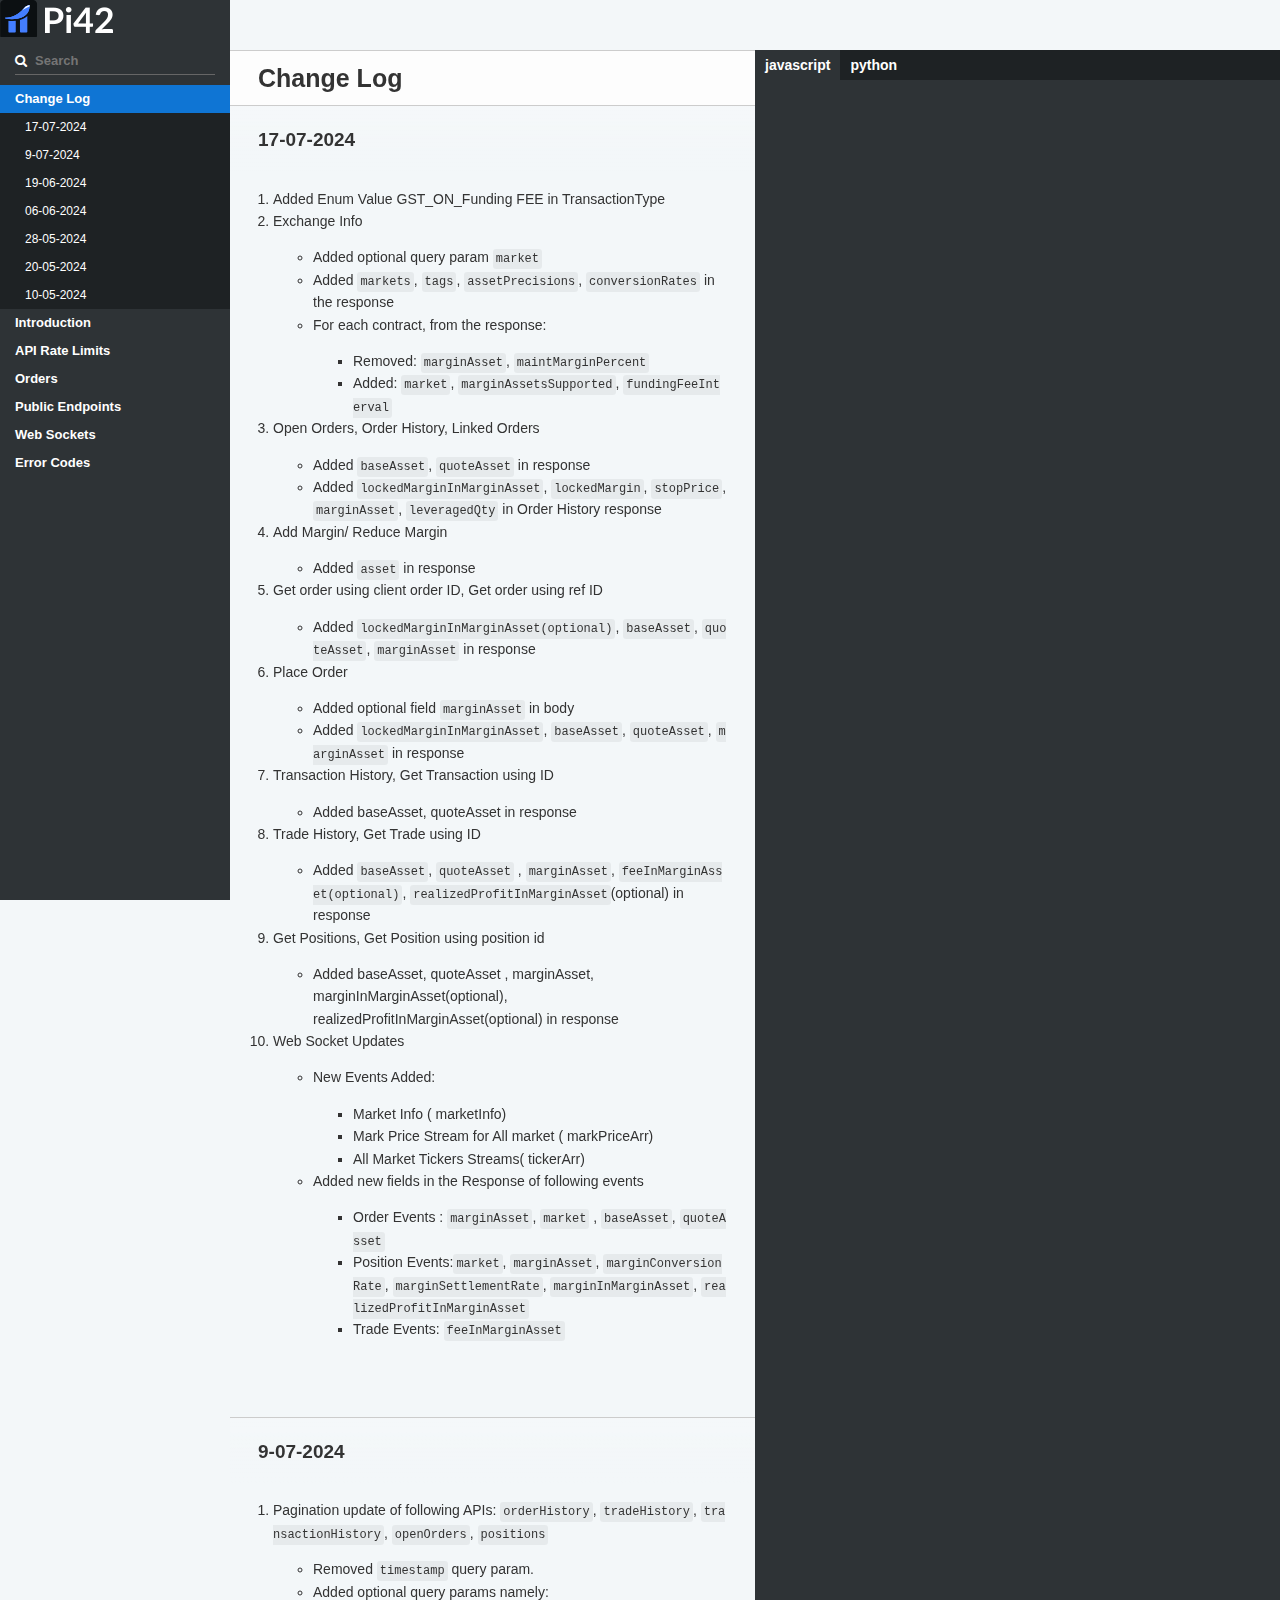
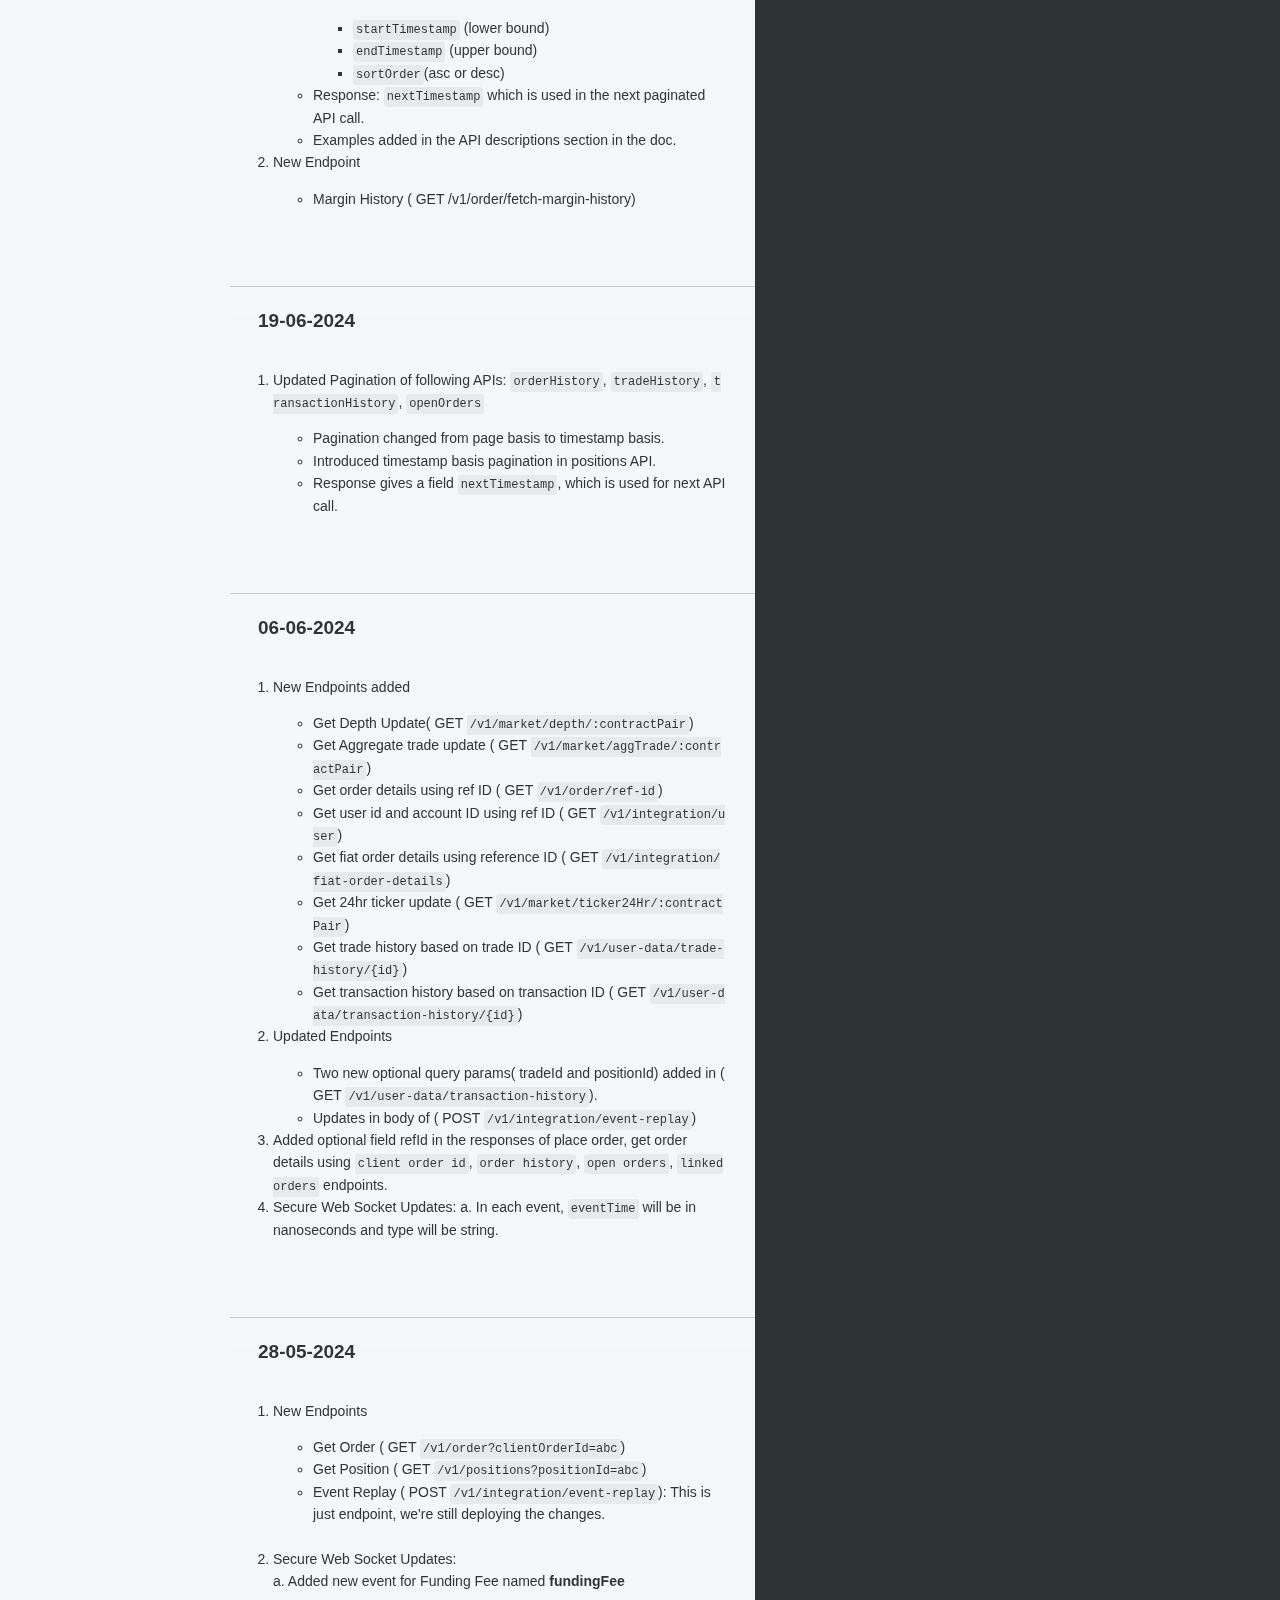
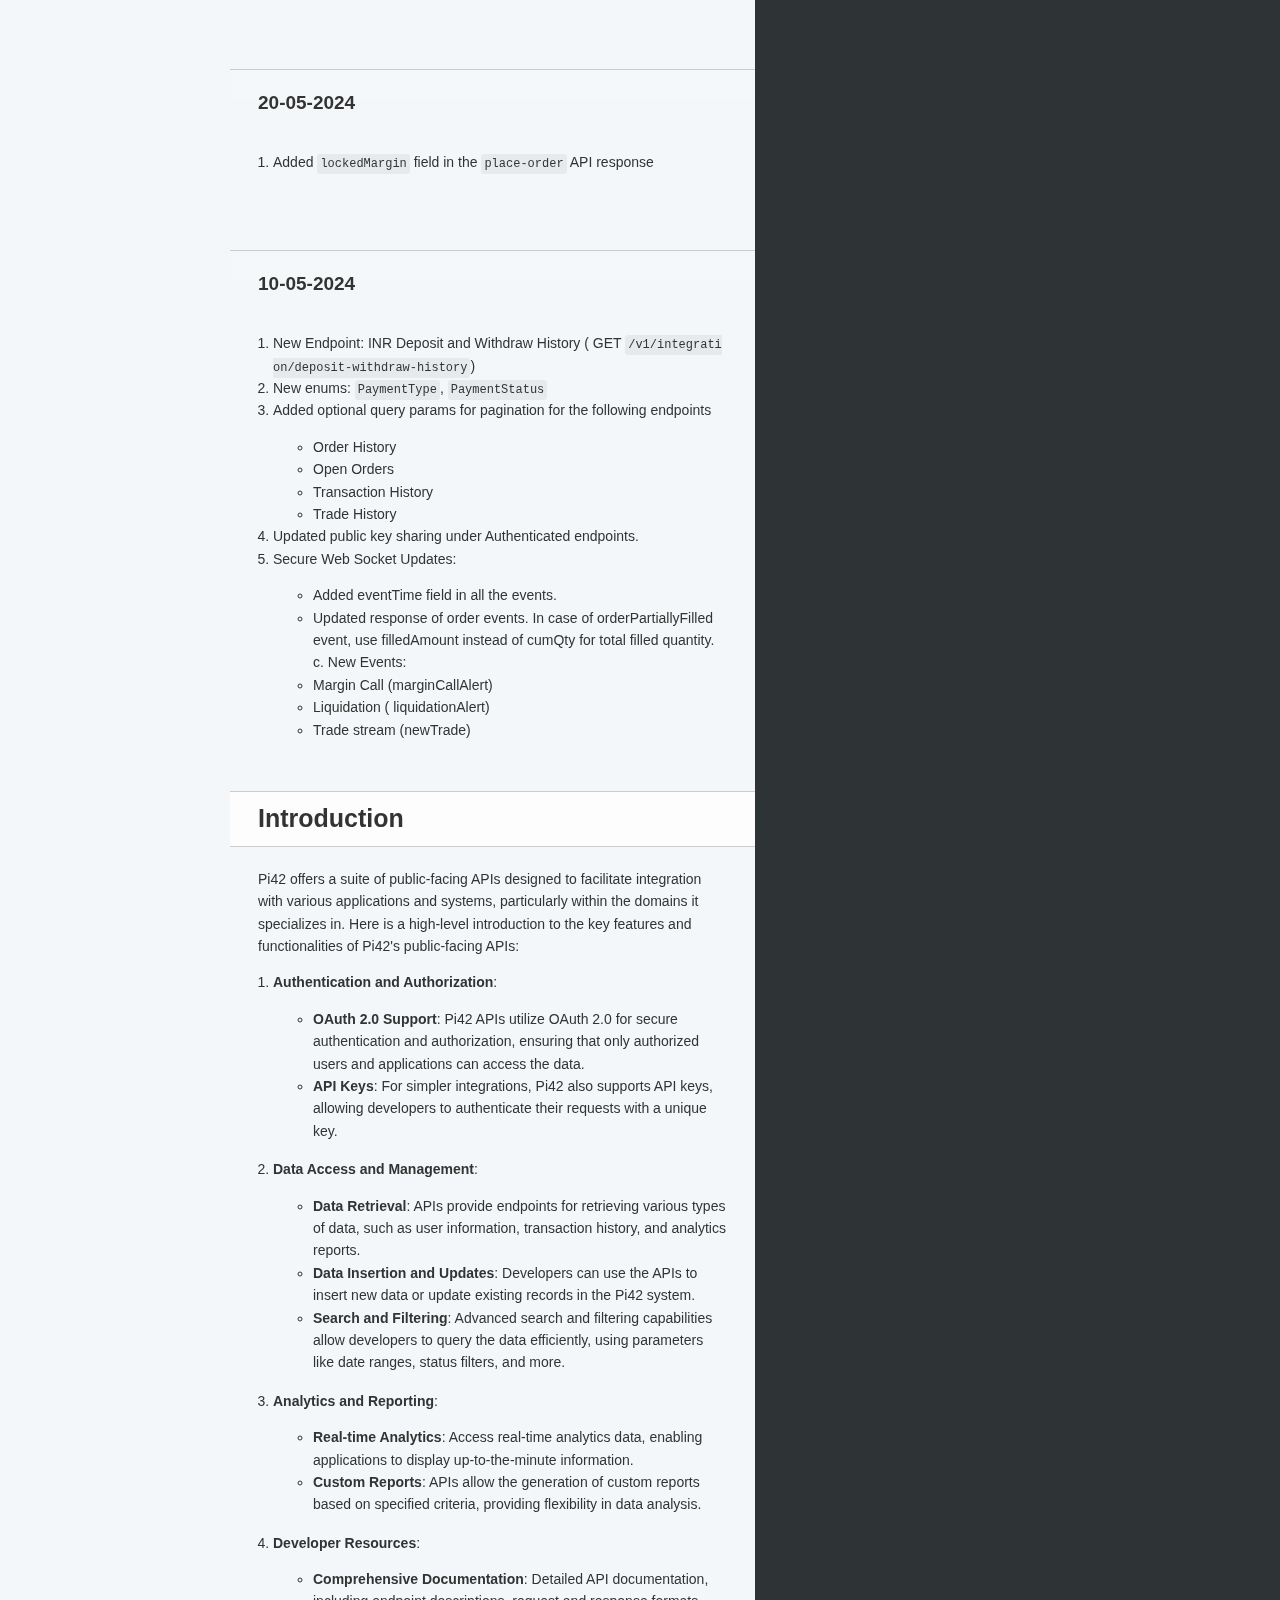
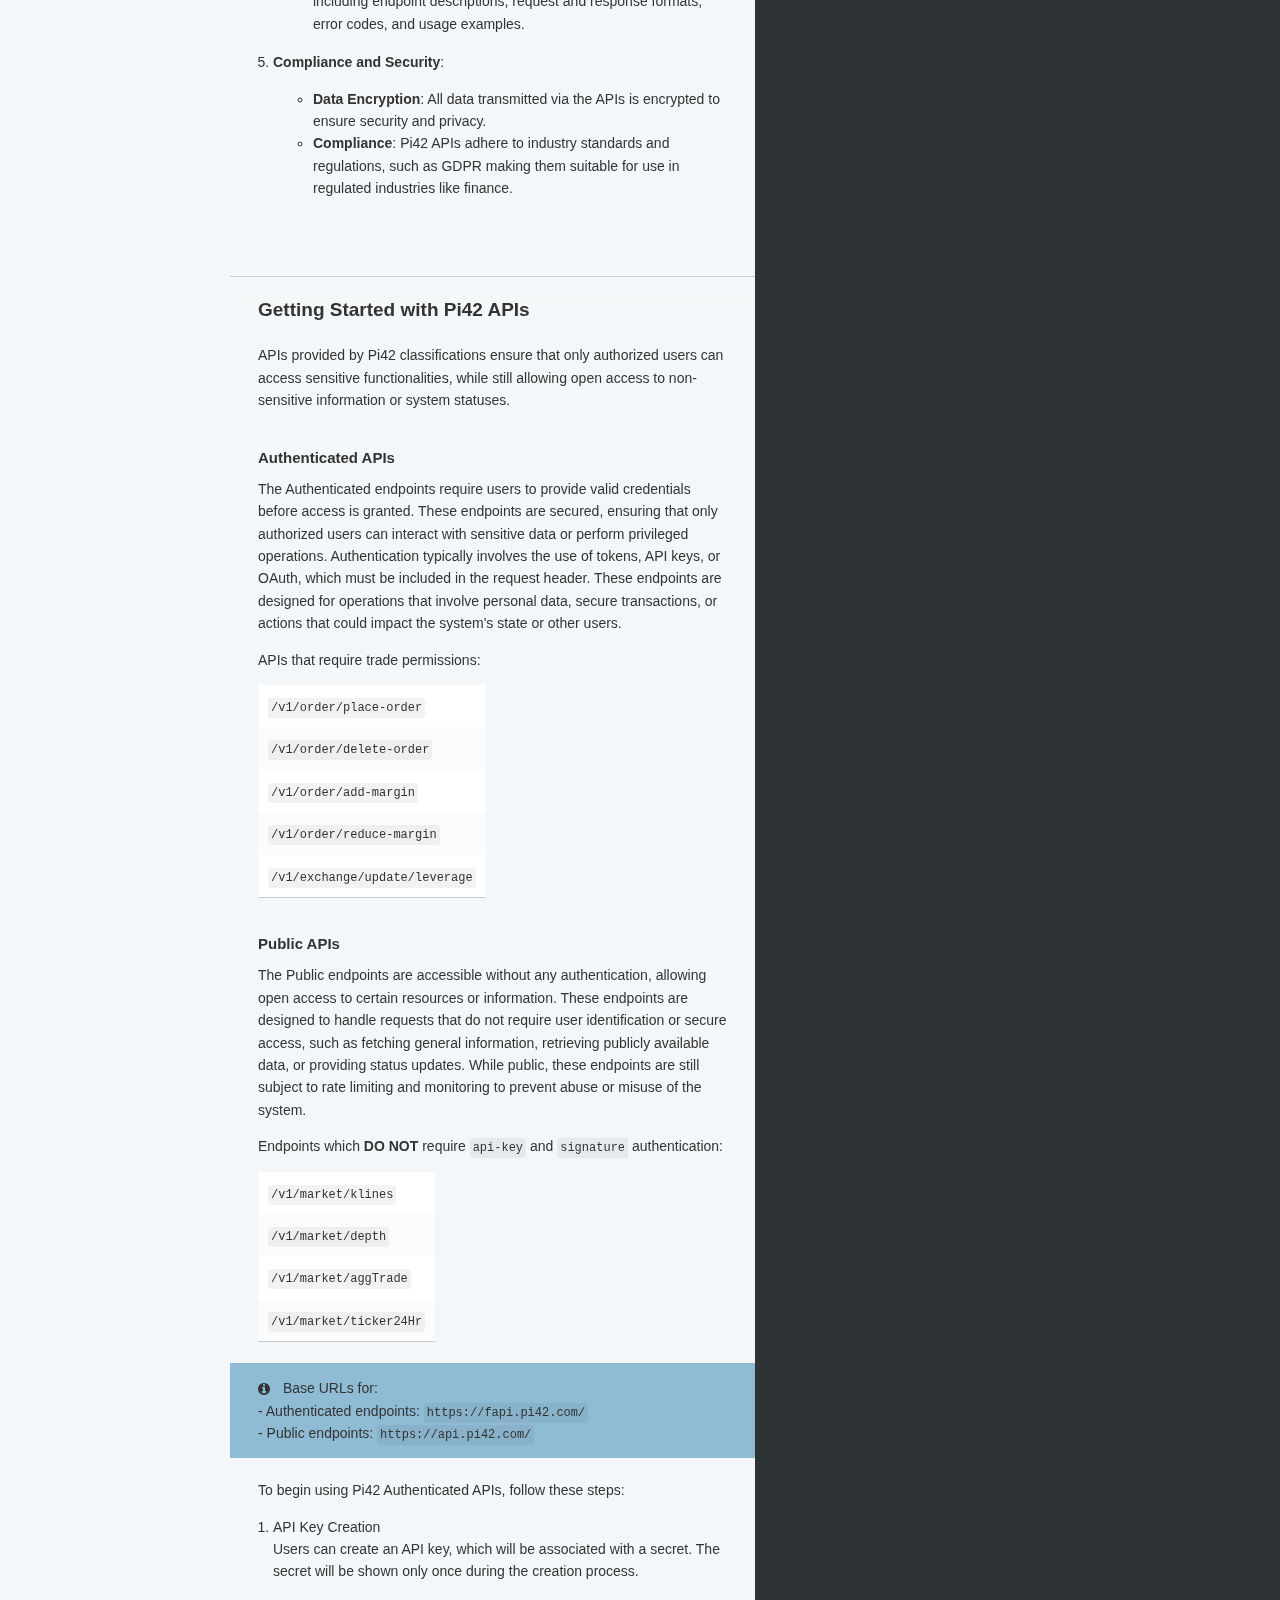
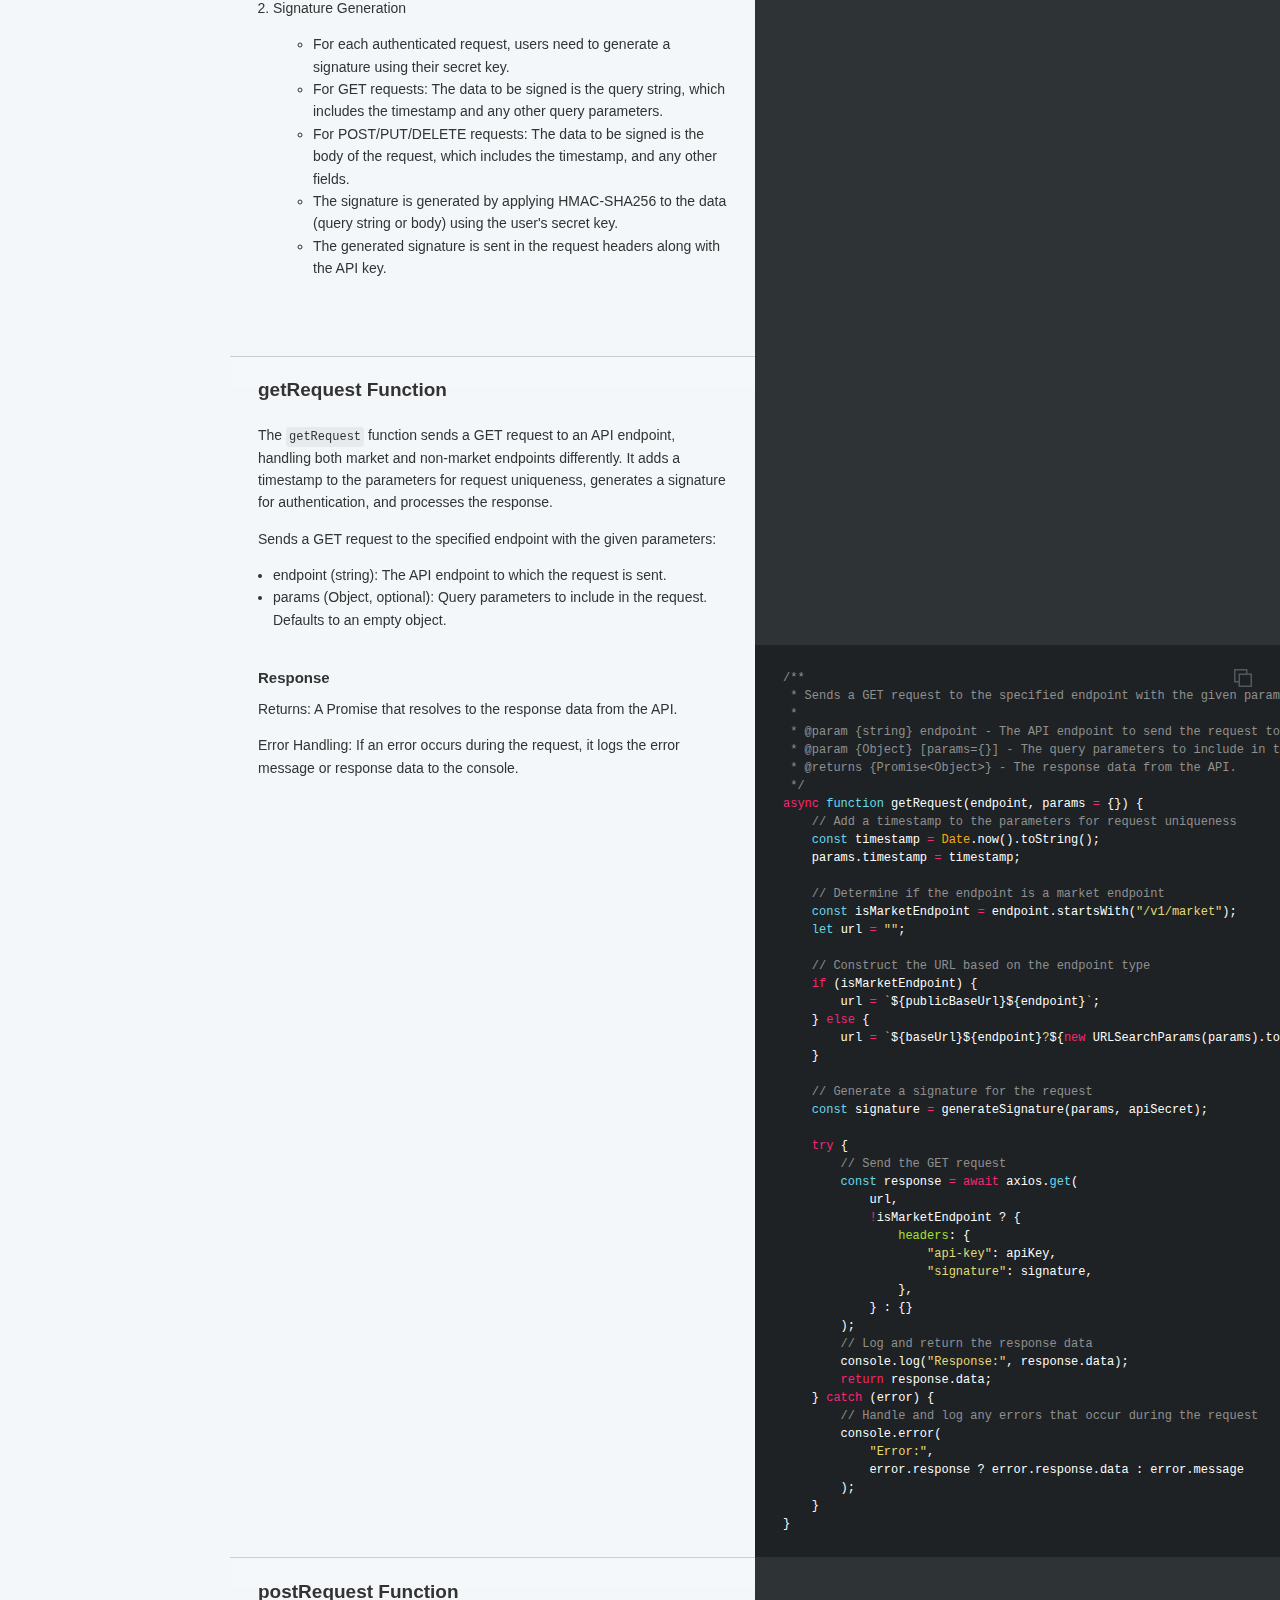
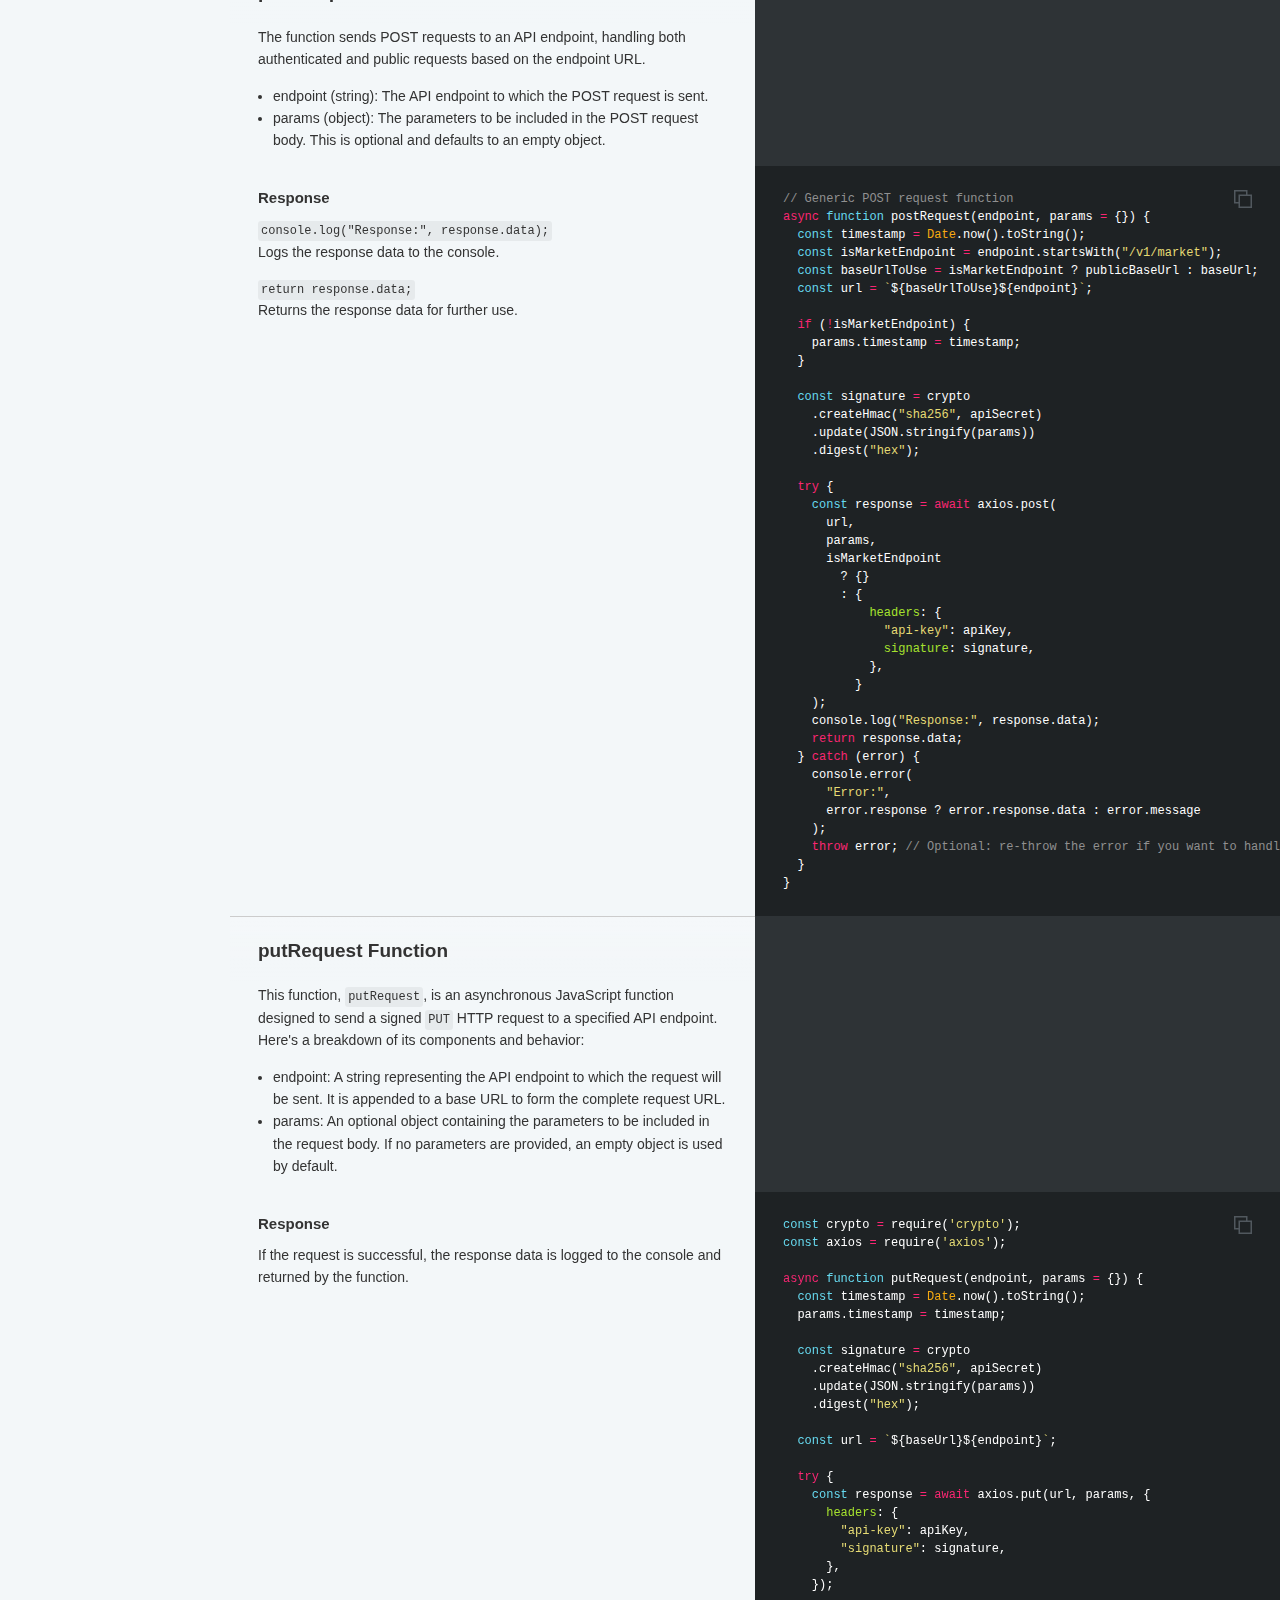
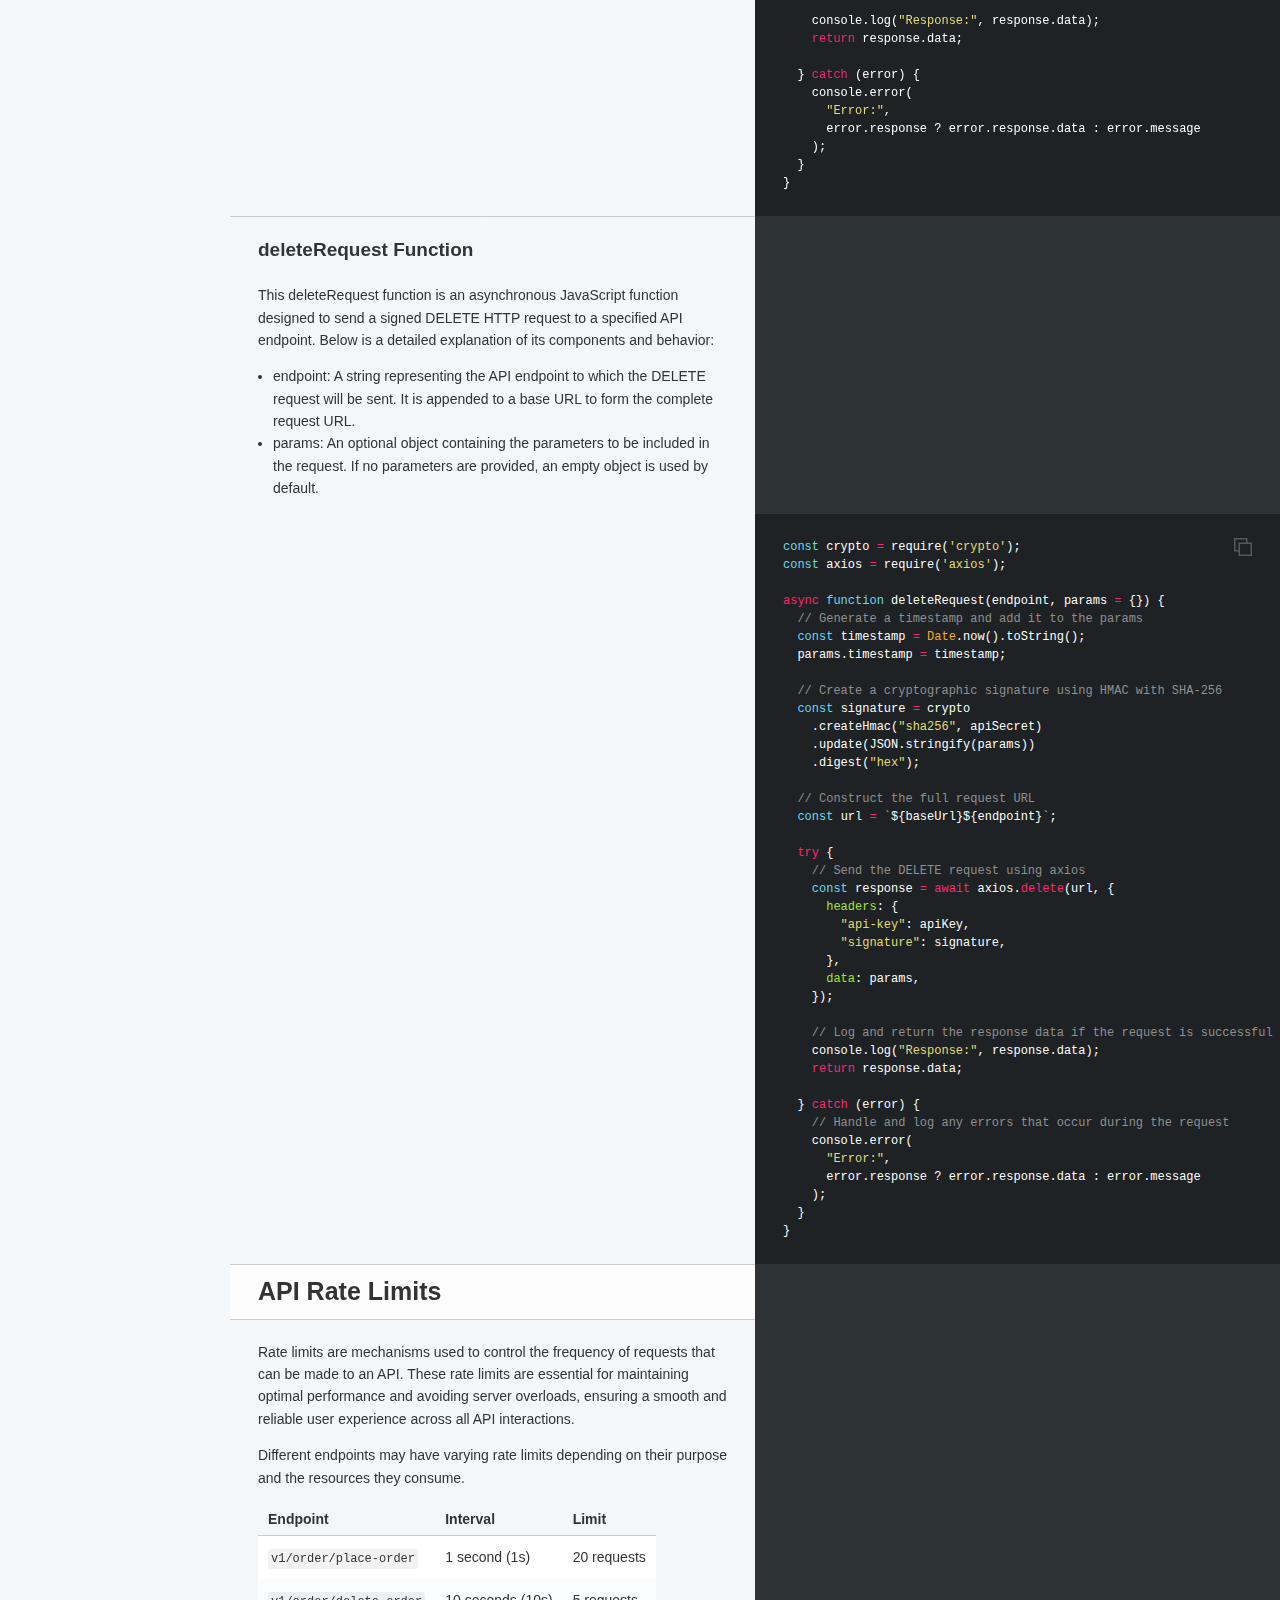
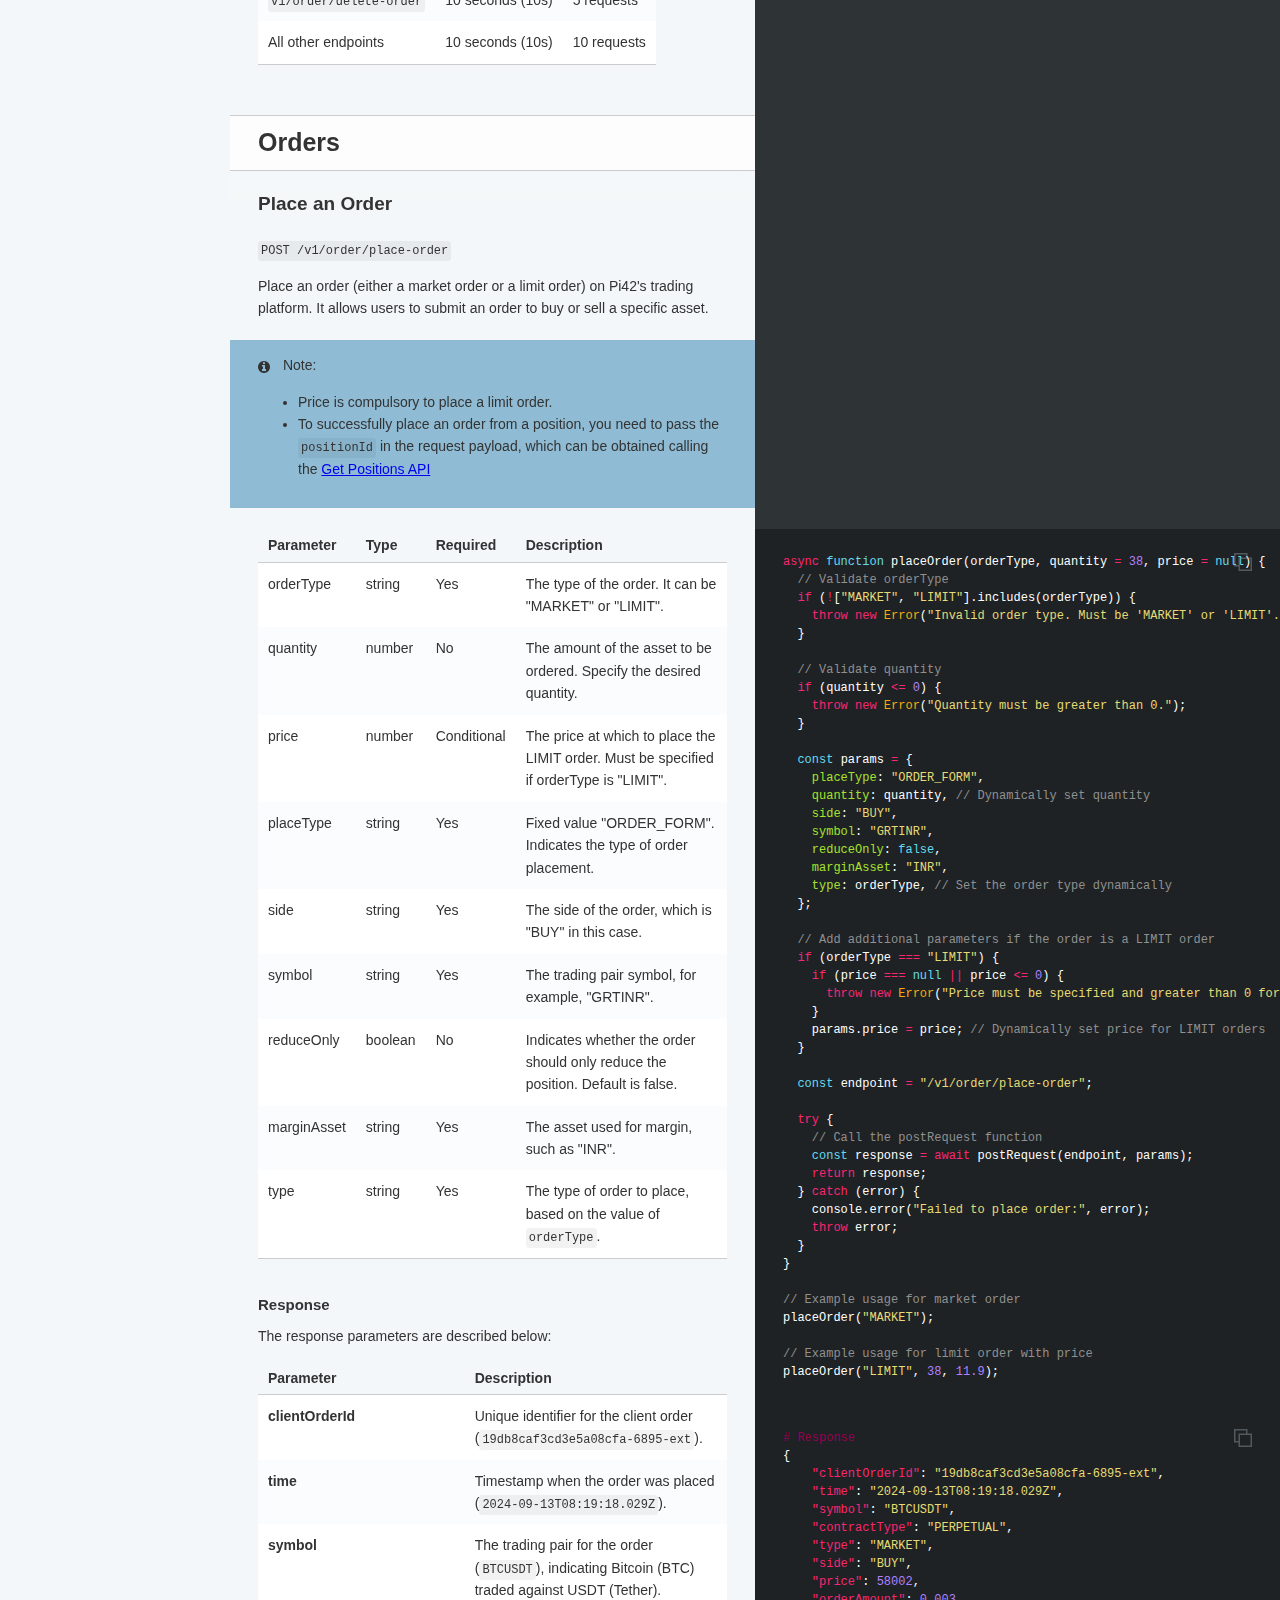
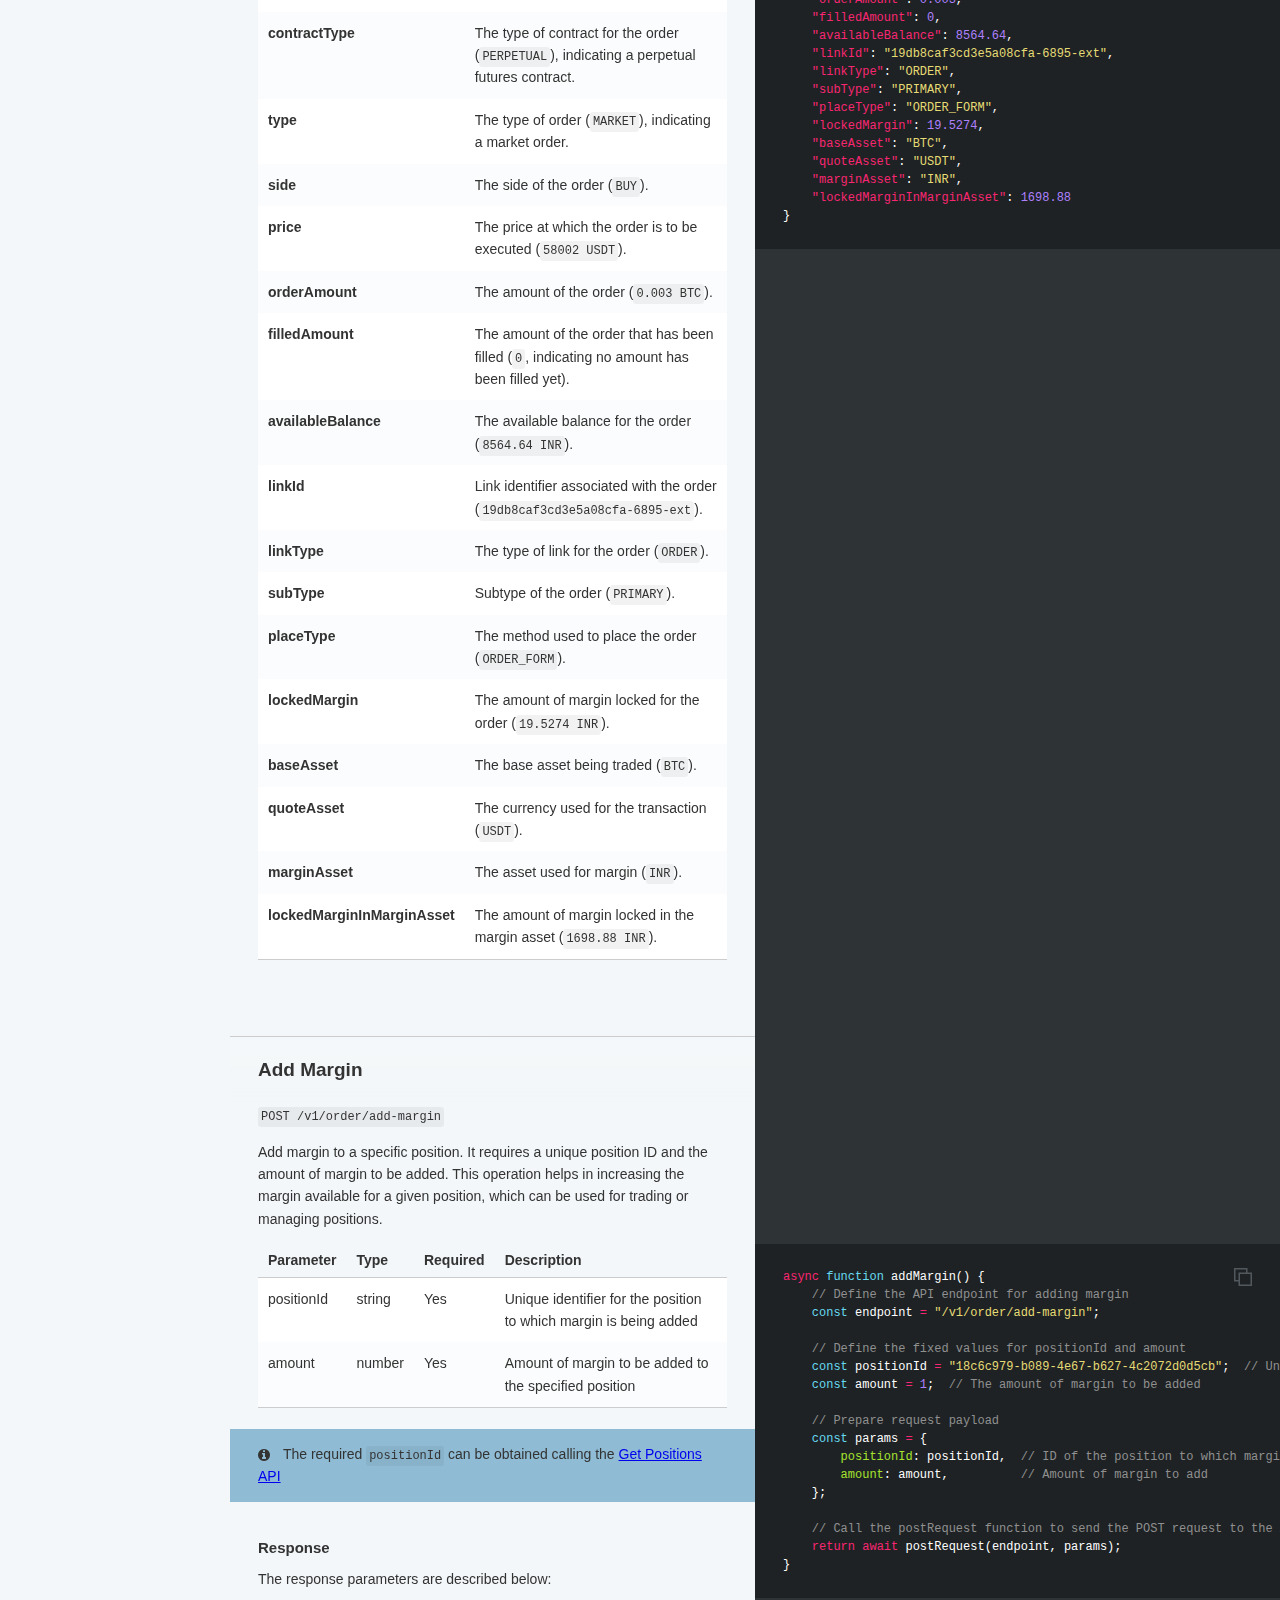
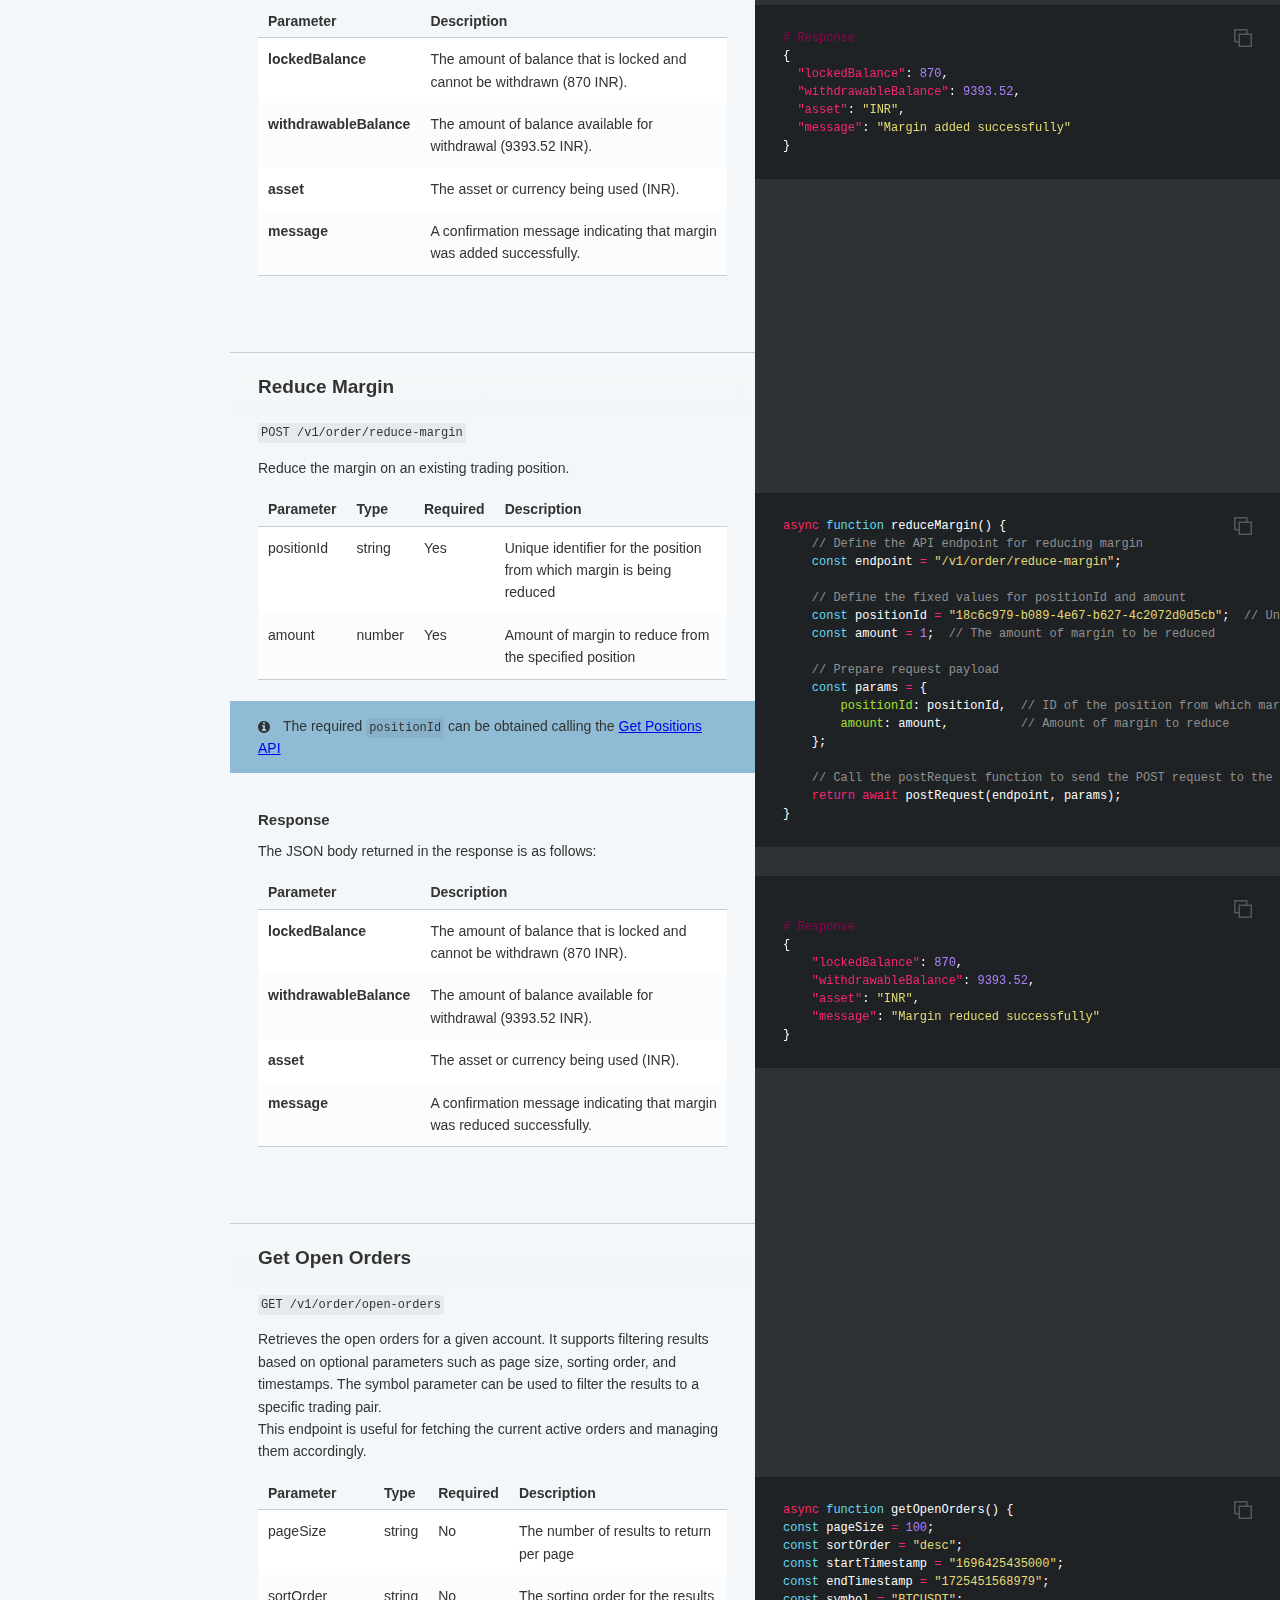
==== index.html @ 11930560 "publish: added code block tag" ====
<!doctype html>
<html>
  <head>
    <meta charset="utf-8">
    <meta content="IE=edge,chrome=1" http-equiv="X-UA-Compatible">
    <meta name="viewport" content="width=device-width, initial-scale=1, maximum-scale=1">
        <meta
            name="description"
            content="Documentation for the Pi42 APIs"
        >
    <title>Pi42 API Reference Documentation</title>

    <style media="screen">
      .highlight table td { padding: 5px; }
.highlight table pre { margin: 0; }
.highlight .gh {
  color: #999999;
}
.highlight .sr {
  color: #f6aa11;
}
.highlight .go {
  color: #888888;
}
.highlight .gp {
  color: #555555;
}
.highlight .gs {
}
.highlight .gu {
  color: #aaaaaa;
}
.highlight .nb {
  color: #f6aa11;
}
.highlight .cm {
  color: #75715e;
}
.highlight .cp {
  color: #75715e;
}
.highlight .c1 {
  color: #75715e;
}
.highlight .cs {
  color: #75715e;
}
.highlight .c, .highlight .ch, .highlight .cd, .highlight .cpf {
  color: #75715e;
}
.highlight .err {
  color: #960050;
}
.highlight .gr {
  color: #960050;
}
.highlight .gt {
  color: #960050;
}
.highlight .gd {
  color: #49483e;
}
.highlight .gi {
  color: #49483e;
}
.highlight .ge {
  color: #49483e;
}
.highlight .kc {
  color: #66d9ef;
}
.highlight .kd {
  color: #66d9ef;
}
.highlight .kr {
  color: #66d9ef;
}
.highlight .no {
  color: #66d9ef;
}
.highlight .kt {
  color: #66d9ef;
}
.highlight .mf {
  color: #ae81ff;
}
.highlight .mh {
  color: #ae81ff;
}
.highlight .il {
  color: #ae81ff;
}
.highlight .mi {
  color: #ae81ff;
}
.highlight .mo {
  color: #ae81ff;
}
.highlight .m, .highlight .mb, .highlight .mx {
  color: #ae81ff;
}
.highlight .sc {
  color: #ae81ff;
}
.highlight .se {
  color: #ae81ff;
}
.highlight .ss {
  color: #ae81ff;
}
.highlight .sd {
  color: #e6db74;
}
.highlight .s2 {
  color: #e6db74;
}
.highlight .sb {
  color: #e6db74;
}
.highlight .sh {
  color: #e6db74;
}
.highlight .si {
  color: #e6db74;
}
.highlight .sx {
  color: #e6db74;
}
.highlight .s1 {
  color: #e6db74;
}
.highlight .s, .highlight .sa, .highlight .dl {
  color: #e6db74;
}
.highlight .na {
  color: #a6e22e;
}
.highlight .nc {
  color: #a6e22e;
}
.highlight .nd {
  color: #a6e22e;
}
.highlight .ne {
  color: #a6e22e;
}
.highlight .nf, .highlight .fm {
  color: #a6e22e;
}
.highlight .vc {
  color: #ffffff;
}
.highlight .nn {
  color: #ffffff;
}
.highlight .ni {
  color: #ffffff;
}
.highlight .bp {
  color: #ffffff;
}
.highlight .vg {
  color: #ffffff;
}
.highlight .vi {
  color: #ffffff;
}
.highlight .nv, .highlight .vm {
  color: #ffffff;
}
.highlight .w {
  color: #ffffff;
}
.highlight {
  color: #ffffff;
}
.highlight .n, .highlight .py, .highlight .nx {
  color: #ffffff;
}
.highlight .nl {
  color: #f92672;
}
.highlight .ow {
  color: #f92672;
}
.highlight .nt {
  color: #f92672;
}
.highlight .k, .highlight .kv {
  color: #f92672;
}
.highlight .kn {
  color: #f92672;
}
.highlight .kp {
  color: #f92672;
}
.highlight .o {
  color: #f92672;
}
    </style>
    <style media="print">
      * {
        -webkit-transition:none!important;
        transition:none!important;
      }
      .highlight table td { padding: 5px; }
.highlight table pre { margin: 0; }
.highlight, .highlight .w {
  color: #586e75;
}
.highlight .err {
  color: #002b36;
  background-color: #dc322f;
}
.highlight .c, .highlight .ch, .highlight .cd, .highlight .cm, .highlight .cpf, .highlight .c1, .highlight .cs {
  color: #657b83;
}
.highlight .cp {
  color: #b58900;
}
.highlight .nt {
  color: #b58900;
}
.highlight .o, .highlight .ow {
  color: #93a1a1;
}
.highlight .p, .highlight .pi {
  color: #93a1a1;
}
.highlight .gi {
  color: #859900;
}
.highlight .gd {
  color: #dc322f;
}
.highlight .gh {
  color: #268bd2;
  background-color: #002b36;
  font-weight: bold;
}
.highlight .k, .highlight .kn, .highlight .kp, .highlight .kr, .highlight .kv {
  color: #6c71c4;
}
.highlight .kc {
  color: #cb4b16;
}
.highlight .kt {
  color: #cb4b16;
}
.highlight .kd {
  color: #cb4b16;
}
.highlight .s, .highlight .sb, .highlight .sc, .highlight .dl, .highlight .sd, .highlight .s2, .highlight .sh, .highlight .sx, .highlight .s1 {
  color: #859900;
}
.highlight .sa {
  color: #6c71c4;
}
.highlight .sr {
  color: #2aa198;
}
.highlight .si {
  color: #d33682;
}
.highlight .se {
  color: #d33682;
}
.highlight .nn {
  color: #b58900;
}
.highlight .nc {
  color: #b58900;
}
.highlight .no {
  color: #b58900;
}
.highlight .na {
  color: #268bd2;
}
.highlight .m, .highlight .mb, .highlight .mf, .highlight .mh, .highlight .mi, .highlight .il, .highlight .mo, .highlight .mx {
  color: #859900;
}
.highlight .ss {
  color: #859900;
}
    </style>
    <link href="stylesheets/screen-9c19b03a.css" rel="stylesheet" media="screen" />
    <link href="stylesheets/print-966d6edc.css" rel="stylesheet" media="print" />
      <script src="javascripts/all-024da600.js"></script>

    <script>
      $(function() { setupCodeCopy(); });
    </script>
  </head>

  <body class="index" data-languages="[&quot;javascript&quot;,&quot;python&quot;]">
    <a href="#" id="nav-button">
      <span>
        NAV
        <img src="images/navbar-cad8cdcb.png" alt="" />
      </span>
    </a>
    <div class="toc-wrapper">
      <img src="images/logo-9176f612.png" class="logo" alt="" />
        <div class="lang-selector">
              <a href="#" data-language-name="javascript">javascript</a>
              <a href="#" data-language-name="python">python</a>
        </div>
        <div class="search">
          <input type="text" class="search" id="input-search" placeholder="Search">
        </div>
        <ul class="search-results"></ul>
      <ul id="toc" class="toc-list-h1">
          <li>
            <a href="#change-log" class="toc-h1 toc-link" data-title="Change Log">Change Log</a>
              <ul class="toc-list-h2">
                  <li>
                    <a href="#17-07-2024" class="toc-h2 toc-link" data-title="17-07-2024">17-07-2024</a>
                  </li>
                  <li>
                    <a href="#9-07-2024" class="toc-h2 toc-link" data-title="9-07-2024">9-07-2024</a>
                  </li>
                  <li>
                    <a href="#19-06-2024" class="toc-h2 toc-link" data-title="19-06-2024">19-06-2024</a>
                  </li>
                  <li>
                    <a href="#06-06-2024" class="toc-h2 toc-link" data-title="06-06-2024">06-06-2024</a>
                  </li>
                  <li>
                    <a href="#28-05-2024" class="toc-h2 toc-link" data-title="28-05-2024">28-05-2024</a>
                  </li>
                  <li>
                    <a href="#20-05-2024" class="toc-h2 toc-link" data-title="20-05-2024">20-05-2024</a>
                  </li>
                  <li>
                    <a href="#10-05-2024" class="toc-h2 toc-link" data-title="10-05-2024">10-05-2024</a>
                  </li>
              </ul>
          </li>
          <li>
            <a href="#introduction" class="toc-h1 toc-link" data-title="Introduction">Introduction</a>
              <ul class="toc-list-h2">
                  <li>
                    <a href="#getting-started-with-pi42-apis" class="toc-h2 toc-link" data-title="Getting Started with Pi42 APIs">Getting Started with Pi42 APIs</a>
                  </li>
                  <li>
                    <a href="#get-request" class="toc-h2 toc-link" data-title="getRequest Function">getRequest Function</a>
                  </li>
                  <li>
                    <a href="#post-request" class="toc-h2 toc-link" data-title="postRequest Function">postRequest Function</a>
                  </li>
                  <li>
                    <a href="#put-request" class="toc-h2 toc-link" data-title="putRequest Function">putRequest Function</a>
                  </li>
                  <li>
                    <a href="#delete-request" class="toc-h2 toc-link" data-title="deleteRequest Function">deleteRequest Function</a>
                  </li>
              </ul>
          </li>
          <li>
            <a href="#rate-limits" class="toc-h1 toc-link" data-title="API Rate Limits">API Rate Limits</a>
          </li>
          <li>
            <a href="#orders" class="toc-h1 toc-link" data-title="Orders">Orders</a>
              <ul class="toc-list-h2">
                  <li>
                    <a href="#place-order" class="toc-h2 toc-link" data-title="Place an Order ">Place an Order </a>
                  </li>
                  <li>
                    <a href="#add-margin" class="toc-h2 toc-link" data-title=" Add Margin "> Add Margin </a>
                  </li>
                  <li>
                    <a href="#reduce-margin" class="toc-h2 toc-link" data-title="Reduce Margin">Reduce Margin</a>
                  </li>
                  <li>
                    <a href="#get-open-orders" class="toc-h2 toc-link" data-title="Get Open Orders">Get Open Orders</a>
                  </li>
                  <li>
                    <a href="#get-order-history" class="toc-h2 toc-link" data-title="Get Order History">Get Order History</a>
                  </li>
                  <li>
                    <a href="#get-linked-orders" class="toc-h2 toc-link" data-title="Get Linked Orders">Get Linked Orders</a>
                  </li>
                  <li>
                    <a href="#get-margin-history" class="toc-h2 toc-link" data-title="Fetch Margin History">Fetch Margin History</a>
                  </li>
                  <li>
                    <a href="#get-positions" class="toc-h2 toc-link" data-title="Get Positions">Get Positions</a>
                  </li>
                  <li>
                    <a href="#get-position-status" class="toc-h2 toc-link" data-title="Get Position Status">Get Position Status</a>
                  </li>
                  <li>
                    <a href="#trade-history" class="toc-h2 toc-link" data-title="Get User's Trade History">Get User's Trade History</a>
                  </li>
                  <li>
                    <a href="#get-transaction-history" class="toc-h2 toc-link" data-title="Get User's Transaction History">Get User's Transaction History</a>
                  </li>
                  <li>
                    <a href="#exchange-update-leverage" class="toc-h2 toc-link" data-title="Update Leverage">Update Leverage</a>
                  </li>
                  <li>
                    <a href="#delete-order" class="toc-h2 toc-link" data-title=" Deleting an Order"> Deleting an Order</a>
                  </li>
              </ul>
          </li>
          <li>
            <a href="#public-endpoints" class="toc-h1 toc-link" data-title="Public Endpoints">Public Endpoints</a>
              <ul class="toc-list-h2">
                  <li>
                    <a href="#ticker-update-24hr" class="toc-h2 toc-link" data-title="Ticker Update (24Hr)">Ticker Update (24Hr)</a>
                  </li>
                  <li>
                    <a href="#agg-trade-update" class="toc-h2 toc-link" data-title="Aggregate Trade Update">Aggregate Trade Update</a>
                  </li>
                  <li>
                    <a href="#depth-update" class="toc-h2 toc-link" data-title="Depth Update">Depth Update</a>
                  </li>
                  <li>
                    <a href="#klines" class="toc-h2 toc-link" data-title="Get Klines">Get Klines</a>
                  </li>
              </ul>
          </li>
          <li>
            <a href="#web-sockets" class="toc-h1 toc-link" data-title="Web Sockets">Web Sockets</a>
              <ul class="toc-list-h2">
                  <li>
                    <a href="#authenticated-web-sockets" class="toc-h2 toc-link" data-title="Authenticated Web Sockets">Authenticated Web Sockets</a>
                  </li>
                  <li>
                    <a href="#public-web-sockets" class="toc-h2 toc-link" data-title="Public Web Sockets">Public Web Sockets</a>
                  </li>
                  <li>
                    <a href="#create-listen-key" class="toc-h2 toc-link" data-title=" Create Listen Key "> Create Listen Key </a>
                  </li>
                  <li>
                    <a href="#get-listen-key" class="toc-h2 toc-link" data-title="Get Listen Key">Get Listen Key</a>
                  </li>
                  <li>
                    <a href="#update-listen-key" class="toc-h2 toc-link" data-title="Update Listen Key">Update Listen Key</a>
                  </li>
                  <li>
                    <a href="#delete-listen-key" class="toc-h2 toc-link" data-title="Delete Listen Key">Delete Listen Key</a>
                  </li>
              </ul>
          </li>
          <li>
            <a href="#error-codes" class="toc-h1 toc-link" data-title=" Error Codes "> Error Codes </a>
          </li>
      </ul>
    </div>
    <div class="page-wrapper">
      <div class="dark-box"></div>
      <div class="content">
        <p><h1 id='change-log'>Change Log</h1><h2 id='17-07-2024'>17-07-2024</h2>
<ol>
<li>Added Enum Value GST_ON_Funding FEE in TransactionType</li>
<li>Exchange Info <br/></p>

<p><ul>
<li>Added optional query param <code>market</code></li>
<li>Added <code>markets</code>, <code>tags</code>, <code>assetPrecisions</code>, <code>conversionRates</code> in the response <br/></li>
<li>For each contract, from the response: <br/></p>

<p><ul>
<li> Removed: <code>marginAsset</code>, <code>maintMarginPercent</code> <br/></li>
<li> Added: <code>market</code>, <code>marginAssetsSupported</code>, <code>fundingFeeInterval</code> <br/></li>
</ul></li>
</ul></li>
<li>Open Orders, Order History, Linked Orders <br/></p>

<p><ul>
<li>Added <code>baseAsset</code>, <code>quoteAsset</code> in response <br/></li>
<li>Added <code>lockedMarginInMarginAsset</code>, <code>lockedMargin</code>, <code>stopPrice</code>, <code>marginAsset</code>, <code>leveragedQty</code> in Order History response <br/></li>
</ul></li>
<li>Add Margin/ Reduce Margin <br/></p>

<p><ul>
<li> Added <code>asset</code> in response <br/></li>
</ul></li>
<li>Get order using client order ID, Get order using ref ID <br/></p>

<p><ul>
<li>Added <code>lockedMarginInMarginAsset(optional)</code>, <code>baseAsset</code>, <code>quoteAsset</code>, <code>marginAsset</code> in response <br/></li>
</ul></li>
<li>Place Order <br/></p>

<p><ul>
<li> Added optional field <code>marginAsset</code> in body <br/></li>
<li>Added <code>lockedMarginInMarginAsset</code>, <code>baseAsset</code>, <code>quoteAsset</code>, <code>marginAsset</code> in response <br/></li>
</ul></li>
<li>Transaction History, Get Transaction using ID <br/></p>

<p><ul>
<li>Added baseAsset, quoteAsset in response <br/></li>
</ul></li>
<li>Trade History, Get Trade using ID <br/></p>

<p><ul>
<li>Added <code>baseAsset</code>, <code>quoteAsset</code> , <code>marginAsset</code>, <code>feeInMarginAsset(optional)</code>, <code>realizedProfitInMarginAsset</code>(optional) in
response</li>
</ul></li>
<li>Get Positions, Get Position using position id <br/></p>

<p><ul>
<li>Added baseAsset, quoteAsset , marginAsset, marginInMarginAsset(optional), realizedProfitInMarginAsset(optional) in
response</li>
</ul></li>
<li>Web Socket Updates <br/></p>

<p><ul>
<li>New Events Added:<br/></p>

<p><ul>
<li>Market Info ( marketInfo)<br/></li>
<li> Mark Price Stream for All market ( markPriceArr)<br/></li>
<li>All Market Tickers Streams( tickerArr)<br/></li>
</ul></li>
<li>Added new fields in the Response of following events <br/></p>

<p><ul>
<li>Order Events : <code>marginAsset</code>, <code>market</code> , <code>baseAsset</code>, <code>quoteAsset</code><br/></li>
<li>Position Events:<code>market</code>, <code>marginAsset</code>, <code>marginConversionRate</code>, <code>marginSettlementRate</code>, <code>marginInMarginAsset</code>,
<code>realizedProfitInMarginAsset</code> <br/></li>
<li>Trade Events: <code>feeInMarginAsset</code> <br/></li>
</ul></li>
</ul></li>
</ol>
<h2 id='9-07-2024'>9-07-2024</h2>
<ol>
<li>Pagination update of following APIs: <code>orderHistory</code>, <code>tradeHistory</code>, <code>transactionHistory</code>, <code>openOrders</code>, <code>positions</code></p>

<p><ul>
<li>Removed <code>timestamp</code> query param.</li>
<li>Added optional query params namely:</p>

<p><ul>
<li><code>startTimestamp</code> (lower bound) <br/></li>
<li> <code>endTimestamp</code> (upper bound) <br/></li>
<li> <code>sortOrder</code>(asc or desc) <br/></li>
</ul></li>
<li> Response: <code>nextTimestamp</code> which is used in the next paginated API call.</li>
<li>Examples added in the API descriptions section in the doc.</li>
</ul></li>
<li>New Endpoint </p>

<p><ul>
<li>Margin History ( GET /v1/order/fetch-margin-history)</li>
</ul></li>
</ol>
<h2 id='19-06-2024'>19-06-2024</h2>
<ol>
<li>Updated Pagination of following APIs: <code>orderHistory</code>, <code>tradeHistory</code>, <code>transactionHistory</code>, <code>openOrders</code></p>

<p><ul>
<li>Pagination changed from page basis to timestamp basis.</li>
<li>Introduced timestamp basis pagination in positions API.</li>
<li>Response gives a field <code>nextTimestamp</code>, which is used for next API call.</li>
</ul></li>
</ol>
<h2 id='06-06-2024'>06-06-2024</h2>
<ol>
<li>New Endpoints added</p>

<p><ul>
<li>Get Depth Update( GET <code>/v1/market/depth/:contractPair</code>)<br/></li>
<li>Get Aggregate trade update ( GET <code>/v1/market/aggTrade/:contractPair</code>)</li>
<li>Get order details using ref ID ( GET <code>/v1/order/ref-id</code>)</li>
<li>Get user id and account ID using ref ID ( GET <code>/v1/integration/user</code>)</li>
<li>Get fiat order details using reference ID ( GET <code>/v1/integration/fiat-order-details</code>)</li>
<li>Get 24hr ticker update ( GET <code>/v1/market/ticker24Hr/:contractPair</code>)</li>
<li>Get trade history based on trade ID ( GET <code>/v1/user-data/trade-history/{id}</code>)</li>
<li>Get transaction history based on transaction ID ( GET <code>/v1/user-data/transaction-history/{id}</code>)</li>
</ul></li>
<li>Updated Endpoints</p>

<p><ul>
<li>Two new optional query params( tradeId and positionId) added in ( GET <code>/v1/user-data/transaction-history</code>).</li>
<li>Updates in body of ( POST <code>/v1/integration/event-replay</code>)</li>
</ul></li>
<li>Added optional field refId in the responses of place order, get order details using <code>client order id</code>, <code>order history</code>, <code>open orders</code>, <code>linked
orders</code> endpoints.</li>
<li>Secure Web Socket Updates:
a. In each event, <code>eventTime</code> will be in nanoseconds and type will be string.</li>
</ol>
<h2 id='28-05-2024'>28-05-2024</h2>
<ol>
<li>New Endpoints <br/></p>

<p><ul>
<li> Get Order ( GET <code>/v1/order?clientOrderId=abc</code>)<br/></li>
<li>Get Position ( GET <code>/v1/positions?positionId=abc</code>)<br/></li>
<li>Event Replay ( POST <code>/v1/integration/event-replay</code>): This is just endpoint, we&#39;re still deploying the changes.<br/>
<br/></li>
</ul></li>
<li>Secure Web Socket Updates:<br/>
a. Added new event for Funding Fee named <strong>fundingFee</strong></li>
</ol>
<h2 id='20-05-2024'>20-05-2024</h2>
<ol>
<li>Added <code>lockedMargin</code> field in the <code>place-order</code> API response</li>
</ol>
<h2 id='10-05-2024'>10-05-2024</h2>
<ol>
<li>New Endpoint:
INR Deposit and Withdraw History ( GET <code>/v1/integration/deposit-withdraw-history</code>)</li>
<li>New enums: <code>PaymentType</code>, <code>PaymentStatus</code></li>
<li>Added optional query params for pagination for the following endpoints</p>

<p><ul>
<li>Order History</li>
<li>Open Orders</li>
<li>Transaction History</li>
<li>Trade History</li>
</ul></li>
<li>Updated public key sharing under Authenticated endpoints.</li>
<li>Secure Web Socket Updates:</p>

<p><ul>
<li>Added eventTime field in all the events.</li>
<li>Updated response of order events.
In case of orderPartiallyFilled event, use filledAmount instead of cumQty for total filled
quantity.
c. New Events:</li>
<li>Margin Call (marginCallAlert)</li>
<li>Liquidation ( liquidationAlert)</li>
<li>Trade stream (newTrade)</li>
</ul></li>
</ol></p>

<h1 id='introduction'>Introduction</h1>

<p>Pi42 offers a suite of public-facing APIs designed to facilitate integration with various applications and systems, particularly within the domains it specializes in. Here is a high-level introduction to the key features and functionalities of Pi42&#39;s public-facing APIs:</p>

<ol>
<li><p><strong>Authentication and Authorization</strong>:</p>

<ul>
<li><strong>OAuth 2.0 Support</strong>: Pi42 APIs utilize OAuth 2.0 for secure authentication and authorization, ensuring that only authorized users and applications can access the data.</li>
<li><strong>API Keys</strong>: For simpler integrations, Pi42 also supports API keys, allowing developers to authenticate their requests with a unique key.</li>
</ul></li>
<br/>

<li><p><strong>Data Access and Management</strong>:</p>

<ul>
<li><strong>Data Retrieval</strong>: APIs provide endpoints for retrieving various types of data, such as user information, transaction history, and analytics reports.</li>
<li><strong>Data Insertion and Updates</strong>: Developers can use the APIs to insert new data or update existing records in the Pi42 system.</li>
<li><strong>Search and Filtering</strong>: Advanced search and filtering capabilities allow developers to query the data efficiently, using parameters like date ranges, status filters, and more.</li>
</ul></li>

<br/>
<li><p><strong>Analytics and Reporting</strong>:</p>

<ul>
<li><strong>Real-time Analytics</strong>: Access real-time analytics data, enabling applications to display up-to-the-minute information.</li>
<li><strong>Custom Reports</strong>: APIs allow the generation of custom reports based on specified criteria, providing flexibility in data analysis.</li>
</ul></li>
<br/>

<li><p><strong>Developer Resources</strong>:</p>

<ul>
<li><strong>Comprehensive Documentation</strong>: Detailed API documentation, including endpoint descriptions, request and response formats, error codes, and usage examples.</li>
</ul></li>

<br/>
<li><p><strong>Compliance and Security</strong>:</p>

<ul>
<li><strong>Data Encryption</strong>: All data transmitted via the APIs is encrypted to ensure security and privacy.</li>
<li><strong>Compliance</strong>: Pi42 APIs adhere to industry standards and regulations, such as GDPR making them suitable for use in regulated industries like finance.</li>
</ul></li>
</ol>

<h2 id='getting-started-with-pi42-apis'>Getting Started with Pi42 APIs</h2>

<p>APIs provided by Pi42 classifications ensure that only authorized users can access sensitive functionalities, while still allowing open access to non-sensitive information or system statuses.</p>

<h3 id='authenticated-apis'>Authenticated APIs</h3>

<p>The Authenticated endpoints require users to provide valid credentials before access is granted. These endpoints are secured, ensuring that only authorized users can interact with sensitive data or perform privileged operations. Authentication typically involves the use of tokens, API keys, or OAuth, which must be included in the request header. These endpoints are designed for operations that involve personal data, secure transactions, or actions that could impact the system&#39;s state or other users.</p>

<p>APIs that require trade permissions:</p>

<table>
<tr><td><code>/v1/order/place-order</code></td></tr>
<tr><td><code>/v1/order/delete-order</code></td></tr>
<tr><td><code>/v1/order/add-margin</code></td></tr>
<tr><td><code>/v1/order/reduce-margin</code></td></tr>
<tr><td><code>/v1/exchange/update/leverage</code></td></tr>
</table>

<h3 id='public-apis'>Public APIs</h3>

<p>The Public endpoints are accessible without any authentication, allowing open access to certain resources or information. These endpoints are designed to handle requests that do not require user identification or secure access, such as fetching general information, retrieving publicly available data, or providing status updates. While public, these endpoints are still subject to rate limiting and monitoring to prevent abuse or misuse of the system.</p>

<p>Endpoints which <strong>DO NOT</strong> require <code>api-key</code> and <code>signature</code> authentication:</p>

<table>
<tr>
<td><code>/v1/market/klines</code></td></tr>
<tr><td><code>/v1/market/depth</code></td></tr>
<tr><td><code>/v1/market/aggTrade</code></td></tr>
<tr><td><code>/v1/market/ticker24Hr</code></td></tr>
</table>

<aside class="notice"> 
Base URLs for: <br/>
- Authenticated endpoints: <code>https://fapi.pi42.com/ </code> <br/>
- Public endpoints: <code> https://api.pi42.com/ </code>
</aside>

<p>To begin using Pi42 Authenticated APIs, follow these steps:</p>

<ol>
<li><p>API Key Creation <br/>
Users can create an API key, which will be associated with a secret. The secret will be shown only once during the creation process.</p></li>
<li><p>Signature Generation <br/></p>

<ul>
<li> For each authenticated request, users need to generate a signature using their secret key. <br/></li>
<li>For GET requests: The data to be signed is the query string, which includes the timestamp and any other query parameters.<br/></li>
<li>For POST/PUT/DELETE requests: The data to be signed is the body of the request, which includes the timestamp, and any other
fields. <br/></li>
<li>The signature is generated by applying HMAC-SHA256 to the data (query string or body) using the user&#39;s secret key. <br/></li>
<li>The generated signature is sent in the request headers along with the API key. <br/></li>
</ul></li>
</ol>

<h2 id="get-request">getRequest Function</h2>

<p>The <code>getRequest</code> function sends a GET request to an API endpoint, handling both market and non-market endpoints differently. It adds a timestamp to the parameters for request uniqueness, generates a signature for authentication, and processes the response.</p>

<p>Sends a GET request to the specified endpoint with the given parameters:</p>

<ul>
<li>endpoint (string): The API endpoint to which the request is sent. <br/></li>
<li>params (Object, optional): Query parameters to include in the request. Defaults to an empty object.</li>
</ul>

<div class="highlight"><pre class="highlight javascript tab-javascript"><code><span class="cm">/**
 * Sends a GET request to the specified endpoint with the given parameters.
 * 
 * @param {string} endpoint - The API endpoint to send the request to.
 * @param {Object} [params={}] - The query parameters to include in the request.
 * @returns {Promise&lt;Object&gt;} - The response data from the API.
 */</span>
<span class="k">async</span> <span class="kd">function</span> <span class="nx">getRequest</span><span class="p">(</span><span class="nx">endpoint</span><span class="p">,</span> <span class="nx">params</span> <span class="o">=</span> <span class="p">{})</span> <span class="p">{</span>
    <span class="c1">// Add a timestamp to the parameters for request uniqueness</span>
    <span class="kd">const</span> <span class="nx">timestamp</span> <span class="o">=</span> <span class="nb">Date</span><span class="p">.</span><span class="nx">now</span><span class="p">().</span><span class="nx">toString</span><span class="p">();</span>
    <span class="nx">params</span><span class="p">.</span><span class="nx">timestamp</span> <span class="o">=</span> <span class="nx">timestamp</span><span class="p">;</span>

    <span class="c1">// Determine if the endpoint is a market endpoint</span>
    <span class="kd">const</span> <span class="nx">isMarketEndpoint</span> <span class="o">=</span> <span class="nx">endpoint</span><span class="p">.</span><span class="nx">startsWith</span><span class="p">(</span><span class="dl">"</span><span class="s2">/v1/market</span><span class="dl">"</span><span class="p">);</span>
    <span class="kd">let</span> <span class="nx">url</span> <span class="o">=</span> <span class="dl">""</span><span class="p">;</span>

    <span class="c1">// Construct the URL based on the endpoint type</span>
    <span class="k">if</span> <span class="p">(</span><span class="nx">isMarketEndpoint</span><span class="p">)</span> <span class="p">{</span>
        <span class="nx">url</span> <span class="o">=</span> <span class="s2">`</span><span class="p">${</span><span class="nx">publicBaseUrl</span><span class="p">}${</span><span class="nx">endpoint</span><span class="p">}</span><span class="s2">`</span><span class="p">;</span>
    <span class="p">}</span> <span class="k">else</span> <span class="p">{</span>
        <span class="nx">url</span> <span class="o">=</span> <span class="s2">`</span><span class="p">${</span><span class="nx">baseUrl</span><span class="p">}${</span><span class="nx">endpoint</span><span class="p">}</span><span class="s2">?</span><span class="p">${</span><span class="k">new</span> <span class="nx">URLSearchParams</span><span class="p">(</span><span class="nx">params</span><span class="p">).</span><span class="nx">toString</span><span class="p">()}</span><span class="s2">`</span><span class="p">;</span>
    <span class="p">}</span>

    <span class="c1">// Generate a signature for the request</span>
    <span class="kd">const</span> <span class="nx">signature</span> <span class="o">=</span> <span class="nx">generateSignature</span><span class="p">(</span><span class="nx">params</span><span class="p">,</span> <span class="nx">apiSecret</span><span class="p">);</span>

    <span class="k">try</span> <span class="p">{</span>
        <span class="c1">// Send the GET request</span>
        <span class="kd">const</span> <span class="nx">response</span> <span class="o">=</span> <span class="k">await</span> <span class="nx">axios</span><span class="p">.</span><span class="kd">get</span><span class="p">(</span>
            <span class="nx">url</span><span class="p">,</span>
            <span class="o">!</span><span class="nx">isMarketEndpoint</span> <span class="p">?</span> <span class="p">{</span>
                <span class="na">headers</span><span class="p">:</span> <span class="p">{</span>
                    <span class="dl">"</span><span class="s2">api-key</span><span class="dl">"</span><span class="p">:</span> <span class="nx">apiKey</span><span class="p">,</span>
                    <span class="dl">"</span><span class="s2">signature</span><span class="dl">"</span><span class="p">:</span> <span class="nx">signature</span><span class="p">,</span>
                <span class="p">},</span>
            <span class="p">}</span> <span class="p">:</span> <span class="p">{}</span>
        <span class="p">);</span>
        <span class="c1">// Log and return the response data</span>
        <span class="nx">console</span><span class="p">.</span><span class="nx">log</span><span class="p">(</span><span class="dl">"</span><span class="s2">Response:</span><span class="dl">"</span><span class="p">,</span> <span class="nx">response</span><span class="p">.</span><span class="nx">data</span><span class="p">);</span>
        <span class="k">return</span> <span class="nx">response</span><span class="p">.</span><span class="nx">data</span><span class="p">;</span>
    <span class="p">}</span> <span class="k">catch</span> <span class="p">(</span><span class="nx">error</span><span class="p">)</span> <span class="p">{</span>
        <span class="c1">// Handle and log any errors that occur during the request</span>
        <span class="nx">console</span><span class="p">.</span><span class="nx">error</span><span class="p">(</span>
            <span class="dl">"</span><span class="s2">Error:</span><span class="dl">"</span><span class="p">,</span>
            <span class="nx">error</span><span class="p">.</span><span class="nx">response</span> <span class="p">?</span> <span class="nx">error</span><span class="p">.</span><span class="nx">response</span><span class="p">.</span><span class="nx">data</span> <span class="p">:</span> <span class="nx">error</span><span class="p">.</span><span class="nx">message</span>
        <span class="p">);</span>
    <span class="p">}</span>
<span class="p">}</span>
</code></pre></div><h3 id='response'>Response</h3>
<p>Returns: A Promise that resolves to the response data from the API.</p>

<p>Error Handling: If an error occurs during the request, it logs the error message or response data to the console.</p>

<h2 id="post-request">postRequest Function</h2>

<p>The function sends POST requests to an API endpoint, handling both authenticated and public requests based on the endpoint URL.</p>

<ul>
<li>endpoint (string): The API endpoint to which the POST request is sent.</li>
<li>params (object): The parameters to be included in the POST request body. This is optional and defaults to an empty object.</li>
</ul>
<div class="highlight"><pre class="highlight javascript tab-javascript"><code><span class="c1">// Generic POST request function</span>
<span class="k">async</span> <span class="kd">function</span> <span class="nx">postRequest</span><span class="p">(</span><span class="nx">endpoint</span><span class="p">,</span> <span class="nx">params</span> <span class="o">=</span> <span class="p">{})</span> <span class="p">{</span>
  <span class="kd">const</span> <span class="nx">timestamp</span> <span class="o">=</span> <span class="nb">Date</span><span class="p">.</span><span class="nx">now</span><span class="p">().</span><span class="nx">toString</span><span class="p">();</span>
  <span class="kd">const</span> <span class="nx">isMarketEndpoint</span> <span class="o">=</span> <span class="nx">endpoint</span><span class="p">.</span><span class="nx">startsWith</span><span class="p">(</span><span class="dl">"</span><span class="s2">/v1/market</span><span class="dl">"</span><span class="p">);</span>
  <span class="kd">const</span> <span class="nx">baseUrlToUse</span> <span class="o">=</span> <span class="nx">isMarketEndpoint</span> <span class="p">?</span> <span class="nx">publicBaseUrl</span> <span class="p">:</span> <span class="nx">baseUrl</span><span class="p">;</span>
  <span class="kd">const</span> <span class="nx">url</span> <span class="o">=</span> <span class="s2">`</span><span class="p">${</span><span class="nx">baseUrlToUse</span><span class="p">}${</span><span class="nx">endpoint</span><span class="p">}</span><span class="s2">`</span><span class="p">;</span>

  <span class="k">if</span> <span class="p">(</span><span class="o">!</span><span class="nx">isMarketEndpoint</span><span class="p">)</span> <span class="p">{</span>
    <span class="nx">params</span><span class="p">.</span><span class="nx">timestamp</span> <span class="o">=</span> <span class="nx">timestamp</span><span class="p">;</span>
  <span class="p">}</span>

  <span class="kd">const</span> <span class="nx">signature</span> <span class="o">=</span> <span class="nx">crypto</span>
    <span class="p">.</span><span class="nx">createHmac</span><span class="p">(</span><span class="dl">"</span><span class="s2">sha256</span><span class="dl">"</span><span class="p">,</span> <span class="nx">apiSecret</span><span class="p">)</span>
    <span class="p">.</span><span class="nx">update</span><span class="p">(</span><span class="nx">JSON</span><span class="p">.</span><span class="nx">stringify</span><span class="p">(</span><span class="nx">params</span><span class="p">))</span>
    <span class="p">.</span><span class="nx">digest</span><span class="p">(</span><span class="dl">"</span><span class="s2">hex</span><span class="dl">"</span><span class="p">);</span>

  <span class="k">try</span> <span class="p">{</span>
    <span class="kd">const</span> <span class="nx">response</span> <span class="o">=</span> <span class="k">await</span> <span class="nx">axios</span><span class="p">.</span><span class="nx">post</span><span class="p">(</span>
      <span class="nx">url</span><span class="p">,</span>
      <span class="nx">params</span><span class="p">,</span>
      <span class="nx">isMarketEndpoint</span>
        <span class="p">?</span> <span class="p">{}</span>
        <span class="p">:</span> <span class="p">{</span>
            <span class="na">headers</span><span class="p">:</span> <span class="p">{</span>
              <span class="dl">"</span><span class="s2">api-key</span><span class="dl">"</span><span class="p">:</span> <span class="nx">apiKey</span><span class="p">,</span>
              <span class="na">signature</span><span class="p">:</span> <span class="nx">signature</span><span class="p">,</span>
            <span class="p">},</span>
          <span class="p">}</span>
    <span class="p">);</span>
    <span class="nx">console</span><span class="p">.</span><span class="nx">log</span><span class="p">(</span><span class="dl">"</span><span class="s2">Response:</span><span class="dl">"</span><span class="p">,</span> <span class="nx">response</span><span class="p">.</span><span class="nx">data</span><span class="p">);</span>
    <span class="k">return</span> <span class="nx">response</span><span class="p">.</span><span class="nx">data</span><span class="p">;</span>
  <span class="p">}</span> <span class="k">catch</span> <span class="p">(</span><span class="nx">error</span><span class="p">)</span> <span class="p">{</span>
    <span class="nx">console</span><span class="p">.</span><span class="nx">error</span><span class="p">(</span>
      <span class="dl">"</span><span class="s2">Error:</span><span class="dl">"</span><span class="p">,</span>
      <span class="nx">error</span><span class="p">.</span><span class="nx">response</span> <span class="p">?</span> <span class="nx">error</span><span class="p">.</span><span class="nx">response</span><span class="p">.</span><span class="nx">data</span> <span class="p">:</span> <span class="nx">error</span><span class="p">.</span><span class="nx">message</span>
    <span class="p">);</span>
    <span class="k">throw</span> <span class="nx">error</span><span class="p">;</span> <span class="c1">// Optional: re-throw the error if you want to handle it further up the call stack</span>
  <span class="p">}</span>
<span class="p">}</span>
</code></pre></div><h3 id='response-2'>Response</h3>
<p><code>console.log(&quot;Response:&quot;, response.data);</code> <br/>
Logs the response data to the console. <br/></p>

<p><code>return response.data;</code> <br/>
Returns the response data for further use.<br/></p>

<h2 id="put-request">putRequest Function</h2>

<p>This function, <code>putRequest</code>, is an asynchronous JavaScript function designed to send a signed <code>PUT</code> HTTP request to a specified API endpoint. Here&#39;s a breakdown of its components and behavior:</p>

<ul>
<li>endpoint: A string representing the API endpoint to which the request will be sent. It is appended to a base URL to form the complete request URL.</li>
<li>params: An optional object containing the parameters to be included in the request body. If no parameters are provided, an empty object is used by default.</li>
</ul>
<div class="highlight"><pre class="highlight javascript tab-javascript"><code><span class="kd">const</span> <span class="nx">crypto</span> <span class="o">=</span> <span class="nx">require</span><span class="p">(</span><span class="dl">'</span><span class="s1">crypto</span><span class="dl">'</span><span class="p">);</span>
<span class="kd">const</span> <span class="nx">axios</span> <span class="o">=</span> <span class="nx">require</span><span class="p">(</span><span class="dl">'</span><span class="s1">axios</span><span class="dl">'</span><span class="p">);</span>

<span class="k">async</span> <span class="kd">function</span> <span class="nx">putRequest</span><span class="p">(</span><span class="nx">endpoint</span><span class="p">,</span> <span class="nx">params</span> <span class="o">=</span> <span class="p">{})</span> <span class="p">{</span>
  <span class="kd">const</span> <span class="nx">timestamp</span> <span class="o">=</span> <span class="nb">Date</span><span class="p">.</span><span class="nx">now</span><span class="p">().</span><span class="nx">toString</span><span class="p">();</span>
  <span class="nx">params</span><span class="p">.</span><span class="nx">timestamp</span> <span class="o">=</span> <span class="nx">timestamp</span><span class="p">;</span>

  <span class="kd">const</span> <span class="nx">signature</span> <span class="o">=</span> <span class="nx">crypto</span>
    <span class="p">.</span><span class="nx">createHmac</span><span class="p">(</span><span class="dl">"</span><span class="s2">sha256</span><span class="dl">"</span><span class="p">,</span> <span class="nx">apiSecret</span><span class="p">)</span>
    <span class="p">.</span><span class="nx">update</span><span class="p">(</span><span class="nx">JSON</span><span class="p">.</span><span class="nx">stringify</span><span class="p">(</span><span class="nx">params</span><span class="p">))</span>
    <span class="p">.</span><span class="nx">digest</span><span class="p">(</span><span class="dl">"</span><span class="s2">hex</span><span class="dl">"</span><span class="p">);</span>

  <span class="kd">const</span> <span class="nx">url</span> <span class="o">=</span> <span class="s2">`</span><span class="p">${</span><span class="nx">baseUrl</span><span class="p">}${</span><span class="nx">endpoint</span><span class="p">}</span><span class="s2">`</span><span class="p">;</span>

  <span class="k">try</span> <span class="p">{</span>
    <span class="kd">const</span> <span class="nx">response</span> <span class="o">=</span> <span class="k">await</span> <span class="nx">axios</span><span class="p">.</span><span class="nx">put</span><span class="p">(</span><span class="nx">url</span><span class="p">,</span> <span class="nx">params</span><span class="p">,</span> <span class="p">{</span>
      <span class="na">headers</span><span class="p">:</span> <span class="p">{</span>
        <span class="dl">"</span><span class="s2">api-key</span><span class="dl">"</span><span class="p">:</span> <span class="nx">apiKey</span><span class="p">,</span>
        <span class="dl">"</span><span class="s2">signature</span><span class="dl">"</span><span class="p">:</span> <span class="nx">signature</span><span class="p">,</span>
      <span class="p">},</span>
    <span class="p">});</span>

    <span class="nx">console</span><span class="p">.</span><span class="nx">log</span><span class="p">(</span><span class="dl">"</span><span class="s2">Response:</span><span class="dl">"</span><span class="p">,</span> <span class="nx">response</span><span class="p">.</span><span class="nx">data</span><span class="p">);</span>
    <span class="k">return</span> <span class="nx">response</span><span class="p">.</span><span class="nx">data</span><span class="p">;</span>

  <span class="p">}</span> <span class="k">catch</span> <span class="p">(</span><span class="nx">error</span><span class="p">)</span> <span class="p">{</span>
    <span class="nx">console</span><span class="p">.</span><span class="nx">error</span><span class="p">(</span>
      <span class="dl">"</span><span class="s2">Error:</span><span class="dl">"</span><span class="p">,</span>
      <span class="nx">error</span><span class="p">.</span><span class="nx">response</span> <span class="p">?</span> <span class="nx">error</span><span class="p">.</span><span class="nx">response</span><span class="p">.</span><span class="nx">data</span> <span class="p">:</span> <span class="nx">error</span><span class="p">.</span><span class="nx">message</span>
    <span class="p">);</span>
  <span class="p">}</span>
<span class="p">}</span>
</code></pre></div><h3 id='response-3'>Response</h3>
<p>If the request is successful, the response data is logged to the console and returned by the function.</p>

<h2 id="delete-request">deleteRequest Function</h2>

<p>This deleteRequest function is an asynchronous JavaScript function designed to send a signed DELETE HTTP request to a specified API endpoint. Below is a detailed explanation of its components and behavior:</p>

<ul>
<li>endpoint: A string representing the API endpoint to which the DELETE request will be sent. It is appended to a base URL to form the complete request URL.</li>
<li>params: An optional object containing the parameters to be included in the request. If no parameters are provided, an empty object is used by default.</li>
</ul>
<div class="highlight"><pre class="highlight javascript tab-javascript"><code><span class="kd">const</span> <span class="nx">crypto</span> <span class="o">=</span> <span class="nx">require</span><span class="p">(</span><span class="dl">'</span><span class="s1">crypto</span><span class="dl">'</span><span class="p">);</span>
<span class="kd">const</span> <span class="nx">axios</span> <span class="o">=</span> <span class="nx">require</span><span class="p">(</span><span class="dl">'</span><span class="s1">axios</span><span class="dl">'</span><span class="p">);</span>

<span class="k">async</span> <span class="kd">function</span> <span class="nx">deleteRequest</span><span class="p">(</span><span class="nx">endpoint</span><span class="p">,</span> <span class="nx">params</span> <span class="o">=</span> <span class="p">{})</span> <span class="p">{</span>
  <span class="c1">// Generate a timestamp and add it to the params</span>
  <span class="kd">const</span> <span class="nx">timestamp</span> <span class="o">=</span> <span class="nb">Date</span><span class="p">.</span><span class="nx">now</span><span class="p">().</span><span class="nx">toString</span><span class="p">();</span>
  <span class="nx">params</span><span class="p">.</span><span class="nx">timestamp</span> <span class="o">=</span> <span class="nx">timestamp</span><span class="p">;</span>

  <span class="c1">// Create a cryptographic signature using HMAC with SHA-256</span>
  <span class="kd">const</span> <span class="nx">signature</span> <span class="o">=</span> <span class="nx">crypto</span>
    <span class="p">.</span><span class="nx">createHmac</span><span class="p">(</span><span class="dl">"</span><span class="s2">sha256</span><span class="dl">"</span><span class="p">,</span> <span class="nx">apiSecret</span><span class="p">)</span>
    <span class="p">.</span><span class="nx">update</span><span class="p">(</span><span class="nx">JSON</span><span class="p">.</span><span class="nx">stringify</span><span class="p">(</span><span class="nx">params</span><span class="p">))</span>
    <span class="p">.</span><span class="nx">digest</span><span class="p">(</span><span class="dl">"</span><span class="s2">hex</span><span class="dl">"</span><span class="p">);</span>

  <span class="c1">// Construct the full request URL</span>
  <span class="kd">const</span> <span class="nx">url</span> <span class="o">=</span> <span class="s2">`</span><span class="p">${</span><span class="nx">baseUrl</span><span class="p">}${</span><span class="nx">endpoint</span><span class="p">}</span><span class="s2">`</span><span class="p">;</span>

  <span class="k">try</span> <span class="p">{</span>
    <span class="c1">// Send the DELETE request using axios</span>
    <span class="kd">const</span> <span class="nx">response</span> <span class="o">=</span> <span class="k">await</span> <span class="nx">axios</span><span class="p">.</span><span class="k">delete</span><span class="p">(</span><span class="nx">url</span><span class="p">,</span> <span class="p">{</span>
      <span class="na">headers</span><span class="p">:</span> <span class="p">{</span>
        <span class="dl">"</span><span class="s2">api-key</span><span class="dl">"</span><span class="p">:</span> <span class="nx">apiKey</span><span class="p">,</span>
        <span class="dl">"</span><span class="s2">signature</span><span class="dl">"</span><span class="p">:</span> <span class="nx">signature</span><span class="p">,</span>
      <span class="p">},</span>
      <span class="na">data</span><span class="p">:</span> <span class="nx">params</span><span class="p">,</span>
    <span class="p">});</span>

    <span class="c1">// Log and return the response data if the request is successful</span>
    <span class="nx">console</span><span class="p">.</span><span class="nx">log</span><span class="p">(</span><span class="dl">"</span><span class="s2">Response:</span><span class="dl">"</span><span class="p">,</span> <span class="nx">response</span><span class="p">.</span><span class="nx">data</span><span class="p">);</span>
    <span class="k">return</span> <span class="nx">response</span><span class="p">.</span><span class="nx">data</span><span class="p">;</span>

  <span class="p">}</span> <span class="k">catch</span> <span class="p">(</span><span class="nx">error</span><span class="p">)</span> <span class="p">{</span>
    <span class="c1">// Handle and log any errors that occur during the request</span>
    <span class="nx">console</span><span class="p">.</span><span class="nx">error</span><span class="p">(</span>
      <span class="dl">"</span><span class="s2">Error:</span><span class="dl">"</span><span class="p">,</span>
      <span class="nx">error</span><span class="p">.</span><span class="nx">response</span> <span class="p">?</span> <span class="nx">error</span><span class="p">.</span><span class="nx">response</span><span class="p">.</span><span class="nx">data</span> <span class="p">:</span> <span class="nx">error</span><span class="p">.</span><span class="nx">message</span>
    <span class="p">);</span>
  <span class="p">}</span>
<span class="p">}</span>
</code></pre></div>

<h1 id='rate-limits'>API Rate Limits</h1>

<p>Rate limits are mechanisms used to control the frequency of requests that can be made to an API. These rate limits are essential for maintaining optimal performance and avoiding server overloads, ensuring a smooth and reliable user experience across all API interactions.</p>

<p>Different endpoints may have varying rate limits depending on their purpose and the resources they consume.</p>

<table><thead>
<tr>
<th>Endpoint</th>
<th>Interval</th>
<th>Limit</th>
</tr>
</thead><tbody>
<tr>
<td><code>v1/order/place-order</code></td>
<td>1 second (1s)</td>
<td>20 requests</td>
</tr>
<tr>
<td><code>v1/order/delete-order</code></td>
<td>10 seconds (10s)</td>
<td>5 requests </td>
</tr>
<tr>
<td>All other endpoints</td>
<td>10 seconds (10s)</td>
<td>10 requests </td>
</tr>
</tbody></table>


<h1 id='orders'>Orders</h1>

<h2 id="place-order">Place an Order </h2>

<p><code>POST /v1/order/place-order</code></p>

<p>Place an order (either a market order or a limit order) on Pi42&#39;s trading platform. It allows users to submit an order to buy or sell a specific asset.</p>

<aside class="notice"> Note:
<ul>
<li>Price is compulsory to place a limit order.</li>
<li>To successfully place an order from a position, you need to pass the <code>positionId</code> in the request payload, which can be obtained calling the
<a href="#get-positions">Get Positions API</a></li>
</ul>
</aside>
<div class="highlight"><pre class="highlight javascript tab-javascript"><code><span class="k">async</span> <span class="kd">function</span> <span class="nx">placeOrder</span><span class="p">(</span><span class="nx">orderType</span><span class="p">,</span> <span class="nx">quantity</span> <span class="o">=</span> <span class="mi">38</span><span class="p">,</span> <span class="nx">price</span> <span class="o">=</span> <span class="kc">null</span><span class="p">)</span> <span class="p">{</span>
  <span class="c1">// Validate orderType</span>
  <span class="k">if</span> <span class="p">(</span><span class="o">!</span><span class="p">[</span><span class="dl">"</span><span class="s2">MARKET</span><span class="dl">"</span><span class="p">,</span> <span class="dl">"</span><span class="s2">LIMIT</span><span class="dl">"</span><span class="p">].</span><span class="nx">includes</span><span class="p">(</span><span class="nx">orderType</span><span class="p">))</span> <span class="p">{</span>
    <span class="k">throw</span> <span class="k">new</span> <span class="nb">Error</span><span class="p">(</span><span class="dl">"</span><span class="s2">Invalid order type. Must be 'MARKET' or 'LIMIT'.</span><span class="dl">"</span><span class="p">);</span>
  <span class="p">}</span>

  <span class="c1">// Validate quantity</span>
  <span class="k">if</span> <span class="p">(</span><span class="nx">quantity</span> <span class="o">&lt;=</span> <span class="mi">0</span><span class="p">)</span> <span class="p">{</span>
    <span class="k">throw</span> <span class="k">new</span> <span class="nb">Error</span><span class="p">(</span><span class="dl">"</span><span class="s2">Quantity must be greater than 0.</span><span class="dl">"</span><span class="p">);</span>
  <span class="p">}</span>

  <span class="kd">const</span> <span class="nx">params</span> <span class="o">=</span> <span class="p">{</span>
    <span class="na">placeType</span><span class="p">:</span> <span class="dl">"</span><span class="s2">ORDER_FORM</span><span class="dl">"</span><span class="p">,</span>
    <span class="na">quantity</span><span class="p">:</span> <span class="nx">quantity</span><span class="p">,</span> <span class="c1">// Dynamically set quantity</span>
    <span class="na">side</span><span class="p">:</span> <span class="dl">"</span><span class="s2">BUY</span><span class="dl">"</span><span class="p">,</span>
    <span class="na">symbol</span><span class="p">:</span> <span class="dl">"</span><span class="s2">GRTINR</span><span class="dl">"</span><span class="p">,</span>
    <span class="na">reduceOnly</span><span class="p">:</span> <span class="kc">false</span><span class="p">,</span>
    <span class="na">marginAsset</span><span class="p">:</span> <span class="dl">"</span><span class="s2">INR</span><span class="dl">"</span><span class="p">,</span>
    <span class="na">type</span><span class="p">:</span> <span class="nx">orderType</span><span class="p">,</span> <span class="c1">// Set the order type dynamically</span>
  <span class="p">};</span>

  <span class="c1">// Add additional parameters if the order is a LIMIT order</span>
  <span class="k">if</span> <span class="p">(</span><span class="nx">orderType</span> <span class="o">===</span> <span class="dl">"</span><span class="s2">LIMIT</span><span class="dl">"</span><span class="p">)</span> <span class="p">{</span>
    <span class="k">if</span> <span class="p">(</span><span class="nx">price</span> <span class="o">===</span> <span class="kc">null</span> <span class="o">||</span> <span class="nx">price</span> <span class="o">&lt;=</span> <span class="mi">0</span><span class="p">)</span> <span class="p">{</span>
      <span class="k">throw</span> <span class="k">new</span> <span class="nb">Error</span><span class="p">(</span><span class="dl">"</span><span class="s2">Price must be specified and greater than 0 for LIMIT orders.</span><span class="dl">"</span><span class="p">);</span>
    <span class="p">}</span>
    <span class="nx">params</span><span class="p">.</span><span class="nx">price</span> <span class="o">=</span> <span class="nx">price</span><span class="p">;</span> <span class="c1">// Dynamically set price for LIMIT orders</span>
  <span class="p">}</span>

  <span class="kd">const</span> <span class="nx">endpoint</span> <span class="o">=</span> <span class="dl">"</span><span class="s2">/v1/order/place-order</span><span class="dl">"</span><span class="p">;</span>

  <span class="k">try</span> <span class="p">{</span>
    <span class="c1">// Call the postRequest function</span>
    <span class="kd">const</span> <span class="nx">response</span> <span class="o">=</span> <span class="k">await</span> <span class="nx">postRequest</span><span class="p">(</span><span class="nx">endpoint</span><span class="p">,</span> <span class="nx">params</span><span class="p">);</span>
    <span class="k">return</span> <span class="nx">response</span><span class="p">;</span>
  <span class="p">}</span> <span class="k">catch</span> <span class="p">(</span><span class="nx">error</span><span class="p">)</span> <span class="p">{</span>
    <span class="nx">console</span><span class="p">.</span><span class="nx">error</span><span class="p">(</span><span class="dl">"</span><span class="s2">Failed to place order:</span><span class="dl">"</span><span class="p">,</span> <span class="nx">error</span><span class="p">);</span>
    <span class="k">throw</span> <span class="nx">error</span><span class="p">;</span>
  <span class="p">}</span>
<span class="p">}</span>

<span class="c1">// Example usage for market order</span>
<span class="nx">placeOrder</span><span class="p">(</span><span class="dl">"</span><span class="s2">MARKET</span><span class="dl">"</span><span class="p">);</span>

<span class="c1">// Example usage for limit order with price</span>
<span class="nx">placeOrder</span><span class="p">(</span><span class="dl">"</span><span class="s2">LIMIT</span><span class="dl">"</span><span class="p">,</span> <span class="mi">38</span><span class="p">,</span> <span class="mf">11.9</span><span class="p">);</span>
</code></pre></div><div class="highlight"><pre class="highlight python tab-python"><code><span class="k">def</span> <span class="nf">place_order</span><span class="p">():</span>
    <span class="c1"># Generate the current timestamp in milliseconds
</span>    <span class="n">timestamp</span> <span class="o">=</span> <span class="nb">str</span><span class="p">(</span><span class="nb">int</span><span class="p">(</span><span class="n">time</span><span class="p">.</span><span class="n">time</span><span class="p">()</span> <span class="o">*</span> <span class="mi">1000</span><span class="p">))</span>

    <span class="c1"># Define the order parameters
</span>    <span class="n">params</span> <span class="o">=</span> <span class="p">{</span>
        <span class="s">'timestamp'</span><span class="p">:</span> <span class="n">timestamp</span><span class="p">,</span>        <span class="c1"># Current timestamp in milliseconds
</span>        <span class="s">'placeType'</span><span class="p">:</span> <span class="s">'ORDER_FORM'</span><span class="p">,</span>     <span class="c1"># Type of order placement, e.g., 'ORDER_FORM'
</span>        <span class="s">'quantity'</span><span class="p">:</span> <span class="mf">0.002</span><span class="p">,</span>             <span class="c1"># Quantity of the asset to trade
</span>        <span class="s">'side'</span><span class="p">:</span> <span class="s">'BUY'</span><span class="p">,</span>                 <span class="c1"># Order side, either 'BUY' or 'SELL'
</span>        <span class="s">'symbol'</span><span class="p">:</span> <span class="s">'BTCUSDT'</span><span class="p">,</span>           <span class="c1"># Trading pair, e.g., Bitcoin to USDT
</span>        <span class="s">'type'</span><span class="p">:</span> <span class="s">'MARKET'</span><span class="p">,</span>              <span class="c1"># Order type, either 'MARKET' or 'LIMIT'
</span>        <span class="s">'reduceOnly'</span><span class="p">:</span> <span class="bp">False</span><span class="p">,</span>           <span class="c1"># Whether to reduce an existing position only
</span>        <span class="s">'marginAsset'</span><span class="p">:</span> <span class="s">'INR'</span><span class="p">,</span>          <span class="c1"># The asset used as margin (INR in this case)
</span>        <span class="s">'deviceType'</span><span class="p">:</span> <span class="s">'WEB'</span><span class="p">,</span>           <span class="c1"># Device type (e.g., WEB, MOBILE)
</span>        <span class="s">'userCategory'</span><span class="p">:</span> <span class="s">'EXTERNAL'</span><span class="p">,</span>    <span class="c1"># User category (e.g., EXTERNAL, INTERNAL)
</span>        <span class="s">'price'</span><span class="p">:</span> <span class="mi">50000</span><span class="p">,</span>                <span class="c1"># Price for the limit order (included here but irrelevant for market orders)
</span>    <span class="p">}</span>

    <span class="c1"># Convert the parameters to a JSON string to sign
</span>    <span class="n">data_to_sign</span> <span class="o">=</span> <span class="n">json</span><span class="p">.</span><span class="n">dumps</span><span class="p">(</span><span class="n">params</span><span class="p">,</span> <span class="n">separators</span><span class="o">=</span><span class="p">(</span><span class="s">','</span><span class="p">,</span> <span class="s">':'</span><span class="p">))</span>

    <span class="c1"># Generate the signature for authentication
</span>    <span class="n">signature</span> <span class="o">=</span> <span class="n">generate_signature</span><span class="p">(</span><span class="n">api_secret</span><span class="p">,</span> <span class="n">data_to_sign</span><span class="p">)</span>

    <span class="c1"># Define the headers including the API key and the signature
</span>    <span class="n">headers</span> <span class="o">=</span> <span class="p">{</span>
        <span class="s">'api-key'</span><span class="p">:</span> <span class="n">api_key</span><span class="p">,</span>
        <span class="s">'signature'</span><span class="p">:</span> <span class="n">signature</span><span class="p">,</span>
    <span class="p">}</span>

    <span class="k">try</span><span class="p">:</span>
        <span class="c1"># Send the POST request to place the order
</span>        <span class="n">response</span> <span class="o">=</span> <span class="n">requests</span><span class="p">.</span><span class="n">post</span><span class="p">(</span><span class="sa">f</span><span class="s">'</span><span class="si">{</span><span class="n">base_url</span><span class="si">}</span><span class="s">/v1/order/place-order'</span><span class="p">,</span> <span class="n">json</span><span class="o">=</span><span class="n">params</span><span class="p">,</span> <span class="n">headers</span><span class="o">=</span><span class="n">headers</span><span class="p">)</span>

        <span class="c1"># Raise an HTTPError if the response status is 4xx or 5xx
</span>        <span class="n">response</span><span class="p">.</span><span class="n">raise_for_status</span><span class="p">()</span>

        <span class="c1"># Parse the JSON response data
</span>        <span class="n">response_data</span> <span class="o">=</span> <span class="n">response</span><span class="p">.</span><span class="n">json</span><span class="p">()</span>

        <span class="c1"># Print the success message with the order details
</span>        <span class="k">print</span><span class="p">(</span><span class="s">'Order placed successfully:'</span><span class="p">,</span> <span class="n">json</span><span class="p">.</span><span class="n">dumps</span><span class="p">(</span><span class="n">response_data</span><span class="p">,</span> <span class="n">indent</span><span class="o">=</span><span class="mi">4</span><span class="p">))</span>

    <span class="k">except</span> <span class="n">requests</span><span class="p">.</span><span class="n">exceptions</span><span class="p">.</span><span class="n">HTTPError</span> <span class="k">as</span> <span class="n">err</span><span class="p">:</span>
        <span class="c1"># Handle HTTP errors specifically
</span>        <span class="k">print</span><span class="p">(</span><span class="sa">f</span><span class="s">"Error: </span><span class="si">{</span><span class="n">err</span><span class="p">.</span><span class="n">response</span><span class="p">.</span><span class="n">text</span> <span class="k">if</span> <span class="n">err</span><span class="p">.</span><span class="n">response</span> <span class="k">else</span> <span class="n">err</span><span class="si">}</span><span class="s">"</span><span class="p">)</span>

    <span class="k">except</span> <span class="nb">Exception</span> <span class="k">as</span> <span class="n">e</span><span class="p">:</span>
        <span class="c1"># Handle any other unexpected errors
</span>        <span class="k">print</span><span class="p">(</span><span class="sa">f</span><span class="s">"An unexpected error occurred: </span><span class="si">{</span><span class="nb">str</span><span class="p">(</span><span class="n">e</span><span class="p">)</span><span class="si">}</span><span class="s">"</span><span class="p">)</span>
</code></pre></div>
<table style="border-collapse: collapse;">
  <thead>
    <tr>
      <th>Parameter</th>
      <th>Type</th>
      <th>Required</th>
      <th>Description</th>
    </tr>
  </thead>
  <tbody>
    <tr>
      <td>orderType</td>
      <td>string</td>
      <td>Yes</td>
      <td>The type of the order. It can be "MARKET" or "LIMIT".</td>
    </tr>
    <tr>
      <td>quantity</td>
      <td>number</td>
      <td>No</td>
      <td>The amount of the asset to be ordered. Specify the desired quantity.</td>
    </tr>
    <tr>
      <td>price</td>
      <td>number</td>
      <td>Conditional</td>
      <td>The price at which to place the LIMIT order. Must be specified if orderType is "LIMIT".</td>
    </tr>
    <tr>
      <td>placeType</td>
      <td>string</td>
      <td>Yes</td>
      <td>Fixed value "ORDER_FORM". Indicates the type of order placement.</td>
    </tr>
    <tr>
      <td>side</td>
      <td>string</td>
      <td>Yes</td>
      <td>The side of the order, which is "BUY" in this case.</td>
    </tr>
    <tr>
      <td>symbol</td>
      <td>string</td>
      <td>Yes</td>
      <td>The trading pair symbol, for example, "GRTINR".</td>
    </tr>
    <tr>
      <td>reduceOnly</td>
      <td>boolean</td>
      <td>No</td>
      <td>Indicates whether the order should only reduce the position. Default is false.</td>
    </tr>
    <tr>
      <td>marginAsset</td>
      <td>string</td>
      <td>Yes</td>
      <td>The asset used for margin, such as "INR".</td>
    </tr>
    <tr>
      <td>type</td>
      <td>string</td>
      <td>Yes</td>
      <td>The type of order to place, based on the value of <code>orderType</code>.</td>
    </tr>
  </tbody>
</table>

<h3 id='response'>Response</h3>

<p>The response parameters are described below: </p>

<div class="highlight"><pre class="highlight json tab-json"><code><span class="err">#</span><span class="w"> </span><span class="err">Response</span><span class="w">
</span><span class="p">{</span><span class="w">
    </span><span class="nl">"clientOrderId"</span><span class="p">:</span><span class="w"> </span><span class="s2">"19db8caf3cd3e5a08cfa-6895-ext"</span><span class="p">,</span><span class="w">
    </span><span class="nl">"time"</span><span class="p">:</span><span class="w"> </span><span class="s2">"2024-09-13T08:19:18.029Z"</span><span class="p">,</span><span class="w">
    </span><span class="nl">"symbol"</span><span class="p">:</span><span class="w"> </span><span class="s2">"BTCUSDT"</span><span class="p">,</span><span class="w">
    </span><span class="nl">"contractType"</span><span class="p">:</span><span class="w"> </span><span class="s2">"PERPETUAL"</span><span class="p">,</span><span class="w">
    </span><span class="nl">"type"</span><span class="p">:</span><span class="w"> </span><span class="s2">"MARKET"</span><span class="p">,</span><span class="w">
    </span><span class="nl">"side"</span><span class="p">:</span><span class="w"> </span><span class="s2">"BUY"</span><span class="p">,</span><span class="w">
    </span><span class="nl">"price"</span><span class="p">:</span><span class="w"> </span><span class="mi">58002</span><span class="p">,</span><span class="w">
    </span><span class="nl">"orderAmount"</span><span class="p">:</span><span class="w"> </span><span class="mf">0.003</span><span class="p">,</span><span class="w">
    </span><span class="nl">"filledAmount"</span><span class="p">:</span><span class="w"> </span><span class="mi">0</span><span class="p">,</span><span class="w">
    </span><span class="nl">"availableBalance"</span><span class="p">:</span><span class="w"> </span><span class="mf">8564.64</span><span class="p">,</span><span class="w">
    </span><span class="nl">"linkId"</span><span class="p">:</span><span class="w"> </span><span class="s2">"19db8caf3cd3e5a08cfa-6895-ext"</span><span class="p">,</span><span class="w">
    </span><span class="nl">"linkType"</span><span class="p">:</span><span class="w"> </span><span class="s2">"ORDER"</span><span class="p">,</span><span class="w">
    </span><span class="nl">"subType"</span><span class="p">:</span><span class="w"> </span><span class="s2">"PRIMARY"</span><span class="p">,</span><span class="w">
    </span><span class="nl">"placeType"</span><span class="p">:</span><span class="w"> </span><span class="s2">"ORDER_FORM"</span><span class="p">,</span><span class="w">
    </span><span class="nl">"lockedMargin"</span><span class="p">:</span><span class="w"> </span><span class="mf">19.5274</span><span class="p">,</span><span class="w">
    </span><span class="nl">"baseAsset"</span><span class="p">:</span><span class="w"> </span><span class="s2">"BTC"</span><span class="p">,</span><span class="w">
    </span><span class="nl">"quoteAsset"</span><span class="p">:</span><span class="w"> </span><span class="s2">"USDT"</span><span class="p">,</span><span class="w">
    </span><span class="nl">"marginAsset"</span><span class="p">:</span><span class="w"> </span><span class="s2">"INR"</span><span class="p">,</span><span class="w">
    </span><span class="nl">"lockedMarginInMarginAsset"</span><span class="p">:</span><span class="w"> </span><span class="mf">1698.88</span><span class="w">
</span><span class="p">}</span><span class="w">
</span></code></pre></div>

<table>
  <thead>
    <tr>
      <th>Parameter</th>
      <th>Description</th>
    </tr>
  </thead>
  <tbody>
    <tr>
      <td><strong>clientOrderId</strong></td>
      <td>Unique identifier for the client order (<code>19db8caf3cd3e5a08cfa-6895-ext</code>).</td>
    </tr>
    <tr>
      <td><strong>time</strong></td>
      <td>Timestamp when the order was placed (<code>2024-09-13T08:19:18.029Z</code>).</td>
    </tr>
    <tr>
      <td><strong>symbol</strong></td>
      <td>The trading pair for the order (<code>BTCUSDT</code>), indicating Bitcoin (BTC) traded against USDT (Tether).</td>
    </tr>
    <tr>
      <td><strong>contractType</strong></td>
      <td>The type of contract for the order (<code>PERPETUAL</code>), indicating a perpetual futures contract.</td>
    </tr>
    <tr>
      <td><strong>type</strong></td>
      <td>The type of order (<code>MARKET</code>), indicating a market order.</td>
    </tr>
    <tr>
      <td><strong>side</strong></td>
      <td>The side of the order (<code>BUY</code>).</td>
    </tr>
    <tr>
      <td><strong>price</strong></td>
      <td>The price at which the order is to be executed (<code>58002 USDT</code>).</td>
    </tr>
    <tr>
      <td><strong>orderAmount</strong></td>
      <td>The amount of the order (<code>0.003 BTC</code>).</td>
    </tr>
    <tr>
      <td><strong>filledAmount</strong></td>
      <td>The amount of the order that has been filled (<code>0</code>, indicating no amount has been filled yet).</td>
    </tr>
    <tr>
      <td><strong>availableBalance</strong></td>
      <td>The available balance for the order (<code>8564.64 INR</code>).</td>
    </tr>
    <tr>
      <td><strong>linkId</strong></td>
      <td>Link identifier associated with the order (<code>19db8caf3cd3e5a08cfa-6895-ext</code>).</td>
    </tr>
    <tr>
      <td><strong>linkType</strong></td>
      <td>The type of link for the order (<code>ORDER</code>).</td>
    </tr>
    <tr>
      <td><strong>subType</strong></td>
      <td>Subtype of the order (<code>PRIMARY</code>).</td>
    </tr>
    <tr>
      <td><strong>placeType</strong></td>
      <td>The method used to place the order (<code>ORDER_FORM</code>).</td>
    </tr>
    <tr>
      <td><strong>lockedMargin</strong></td>
      <td>The amount of margin locked for the order (<code>19.5274 INR</code>).</td>
    </tr>
    <tr>
      <td><strong>baseAsset</strong></td>
      <td>The base asset being traded (<code>BTC</code>).</td>
    </tr>
    <tr>
      <td><strong>quoteAsset</strong></td>
      <td>The currency used for the transaction (<code>USDT</code>).</td>
    </tr>
    <tr>
      <td><strong>marginAsset</strong></td>
      <td>The asset used for margin (<code>INR</code>).</td>
    </tr>
    <tr>
      <td><strong>lockedMarginInMarginAsset</strong></td>
      <td>The amount of margin locked in the margin asset (<code>1698.88 INR</code>).</td>
    </tr>
  </tbody>
</table>

<h2 id="add-margin"> Add Margin </h2>

<p><code>POST /v1/order/add-margin</code></p>

<p>Add margin to a specific position. It requires a unique position ID and the amount of margin to be added. This operation helps in increasing the margin available for a given position, which can be used for trading or managing positions.</p>

<div class="highlight"><pre class="highlight javascript tab-javascript"><code><span class="k">async</span> <span class="kd">function</span> <span class="nx">addMargin</span><span class="p">()</span> <span class="p">{</span>
    <span class="c1">// Define the API endpoint for adding margin</span>
    <span class="kd">const</span> <span class="nx">endpoint</span> <span class="o">=</span> <span class="dl">"</span><span class="s2">/v1/order/add-margin</span><span class="dl">"</span><span class="p">;</span>

    <span class="c1">// Define the fixed values for positionId and amount</span>
    <span class="kd">const</span> <span class="nx">positionId</span> <span class="o">=</span> <span class="dl">"</span><span class="s2">18c6c979-b089-4e67-b627-4c2072d0d5cb</span><span class="dl">"</span><span class="p">;</span>  <span class="c1">// Unique identifier for the position</span>
    <span class="kd">const</span> <span class="nx">amount</span> <span class="o">=</span> <span class="mi">1</span><span class="p">;</span>  <span class="c1">// The amount of margin to be added</span>

    <span class="c1">// Prepare request payload</span>
    <span class="kd">const</span> <span class="nx">params</span> <span class="o">=</span> <span class="p">{</span>
        <span class="na">positionId</span><span class="p">:</span> <span class="nx">positionId</span><span class="p">,</span>  <span class="c1">// ID of the position to which margin is being added</span>
        <span class="na">amount</span><span class="p">:</span> <span class="nx">amount</span><span class="p">,</span>          <span class="c1">// Amount of margin to add</span>
    <span class="p">};</span>

    <span class="c1">// Call the postRequest function to send the POST request to the API</span>
    <span class="k">return</span> <span class="k">await</span> <span class="nx">postRequest</span><span class="p">(</span><span class="nx">endpoint</span><span class="p">,</span> <span class="nx">params</span><span class="p">);</span>
<span class="p">}</span>
</code></pre></div><div class="highlight"><pre class="highlight python tab-python"><code><span class="k">def</span> <span class="nf">add_margin</span><span class="p">():</span>
    <span class="n">position_id</span> <span class="o">=</span> <span class="nb">input</span><span class="p">(</span><span class="s">"Enter the positionId: "</span><span class="p">)</span>
    <span class="n">amount_input</span> <span class="o">=</span> <span class="nb">input</span><span class="p">(</span><span class="s">"Enter the amount: "</span><span class="p">)</span>

    <span class="n">add_margin_url</span> <span class="o">=</span> <span class="s">"https://fapi.pi42.com/v1/order/add-margin"</span>

    <span class="k">try</span><span class="p">:</span>
        <span class="n">amount</span> <span class="o">=</span> <span class="nb">int</span><span class="p">(</span><span class="n">amount_input</span><span class="p">)</span>
    <span class="k">except</span> <span class="nb">ValueError</span><span class="p">:</span>
        <span class="n">amount</span> <span class="o">=</span> <span class="nb">float</span><span class="p">(</span><span class="n">amount_input</span><span class="p">)</span>

    <span class="n">timestamp</span> <span class="o">=</span> <span class="nb">str</span><span class="p">(</span><span class="nb">int</span><span class="p">(</span><span class="n">time</span><span class="p">.</span><span class="n">time</span><span class="p">()</span> <span class="o">*</span> <span class="mi">1000</span><span class="p">))</span>

    <span class="n">params</span> <span class="o">=</span> <span class="p">{</span>
        <span class="s">'positionId'</span><span class="p">:</span> <span class="n">position_id</span><span class="p">,</span>
        <span class="s">'amount'</span><span class="p">:</span> <span class="n">amount</span><span class="p">,</span>
        <span class="s">'timestamp'</span><span class="p">:</span> <span class="n">timestamp</span>
    <span class="p">}</span>

    <span class="n">data_to_sign</span> <span class="o">=</span> <span class="n">json</span><span class="p">.</span><span class="n">dumps</span><span class="p">(</span><span class="n">params</span><span class="p">,</span> <span class="n">separators</span><span class="o">=</span><span class="p">(</span><span class="s">','</span><span class="p">,</span> <span class="s">':'</span><span class="p">))</span>
    <span class="n">signature</span> <span class="o">=</span> <span class="n">generate_signature</span><span class="p">(</span><span class="n">api_secret</span><span class="p">,</span> <span class="n">data_to_sign</span><span class="p">)</span>

    <span class="n">headers</span> <span class="o">=</span> <span class="p">{</span>
        <span class="s">'api-key'</span><span class="p">:</span> <span class="n">api_key</span><span class="p">,</span>
        <span class="s">'Content-Type'</span><span class="p">:</span> <span class="s">'application/json'</span><span class="p">,</span>
        <span class="s">'signature'</span><span class="p">:</span> <span class="n">signature</span><span class="p">,</span>
    <span class="p">}</span>

    <span class="k">try</span><span class="p">:</span>
        <span class="n">response</span> <span class="o">=</span> <span class="n">requests</span><span class="p">.</span><span class="n">post</span><span class="p">(</span><span class="n">add_margin_url</span><span class="p">,</span> <span class="n">json</span><span class="o">=</span><span class="n">params</span><span class="p">,</span> <span class="n">headers</span><span class="o">=</span><span class="n">headers</span><span class="p">)</span>
        <span class="n">response</span><span class="p">.</span><span class="n">raise_for_status</span><span class="p">()</span>
        <span class="n">response_data</span> <span class="o">=</span> <span class="n">response</span><span class="p">.</span><span class="n">json</span><span class="p">()</span>
        <span class="k">print</span><span class="p">(</span><span class="s">'Margin added successfully:'</span><span class="p">,</span> <span class="n">json</span><span class="p">.</span><span class="n">dumps</span><span class="p">(</span><span class="n">response_data</span><span class="p">,</span> <span class="n">indent</span><span class="o">=</span><span class="mi">4</span><span class="p">))</span>

    <span class="k">except</span> <span class="n">requests</span><span class="p">.</span><span class="n">exceptions</span><span class="p">.</span><span class="n">HTTPError</span> <span class="k">as</span> <span class="n">err</span><span class="p">:</span>
        <span class="k">print</span><span class="p">(</span><span class="sa">f</span><span class="s">"Failed </span><span class="si">{</span><span class="n">response</span><span class="p">.</span><span class="n">status_code</span><span class="si">}</span><span class="s">: </span><span class="si">{</span><span class="n">response</span><span class="p">.</span><span class="n">text</span><span class="si">}</span><span class="s">"</span><span class="p">)</span>
    <span class="k">except</span> <span class="nb">Exception</span> <span class="k">as</span> <span class="n">e</span><span class="p">:</span>
        <span class="k">print</span><span class="p">(</span><span class="sa">f</span><span class="s">"An unexpected error occurred: </span><span class="si">{</span><span class="nb">str</span><span class="p">(</span><span class="n">e</span><span class="p">)</span><span class="si">}</span><span class="s">"</span><span class="p">)</span>
</code></pre></div>

<table>
    <thead>
        <tr>
            <th>Parameter</th>
            <th>Type</th>
            <th>Required</th>
            <th>Description</th>
        </tr>
    </thead>
    <tbody>
        <tr>
            <td>positionId</td>
            <td>string</td>
            <td>Yes</td>
            <td>Unique identifier for the position to which margin is being added</td>
        </tr>
        <tr>
            <td>amount</td>
            <td>number</td>
            <td>Yes</td>
            <td>Amount of margin to be added to the specified position</td>
        </tr>
    </tbody>
</table>

<aside class="notice">
The required <code>positionId</code> can be obtained calling the <a href="#get-positions">Get Positions API</a>
</aside>

<h3 id='response-2'>Response</h3>

<p>The response parameters are described below:</p>

<div class="highlight"><pre class="highlight json tab-json"><code><span class="err">#</span><span class="w"> </span><span class="err">Response</span><span class="w">
</span><span class="p">{</span><span class="w">
  </span><span class="nl">"lockedBalance"</span><span class="p">:</span><span class="w"> </span><span class="mi">870</span><span class="p">,</span><span class="w">
  </span><span class="nl">"withdrawableBalance"</span><span class="p">:</span><span class="w"> </span><span class="mf">9393.52</span><span class="p">,</span><span class="w">
  </span><span class="nl">"asset"</span><span class="p">:</span><span class="w"> </span><span class="s2">"INR"</span><span class="p">,</span><span class="w">
  </span><span class="nl">"message"</span><span class="p">:</span><span class="w"> </span><span class="s2">"Margin added successfully"</span><span class="w">
</span><span class="p">}</span><span class="w">
</span></code></pre></div>

<table>
  <thead>
    <tr>
      <th>Parameter</th>
      <th>Description</th>
    </tr>
  </thead>
  <tbody>
    <tr>
      <td><strong>lockedBalance</strong></td>
      <td>The amount of balance that is locked and cannot be withdrawn (870 INR).</td>
    </tr>
    <tr>
      <td><strong>withdrawableBalance</strong></td>
      <td>The amount of balance available for withdrawal (9393.52 INR).</td>
    </tr>
    <tr>
      <td><strong>asset</strong></td>
      <td>The asset or currency being used (INR).</td>
    </tr>
    <tr>
      <td><strong>message</strong></td>
      <td>A confirmation message indicating that margin was added successfully.</td>
    </tr>
  </tbody>
</table>

<h2 id="reduce-margin">Reduce Margin</h2>

<p><code>POST /v1/order/reduce-margin</code></p>

<p>Reduce the margin on an existing trading position.</p>

<div class="highlight"><pre class="highlight javascript tab-javascript"><code><span class="k">async</span> <span class="kd">function</span> <span class="nx">reduceMargin</span><span class="p">()</span> <span class="p">{</span>
    <span class="c1">// Define the API endpoint for reducing margin</span>
    <span class="kd">const</span> <span class="nx">endpoint</span> <span class="o">=</span> <span class="dl">"</span><span class="s2">/v1/order/reduce-margin</span><span class="dl">"</span><span class="p">;</span>

    <span class="c1">// Define the fixed values for positionId and amount</span>
    <span class="kd">const</span> <span class="nx">positionId</span> <span class="o">=</span> <span class="dl">"</span><span class="s2">18c6c979-b089-4e67-b627-4c2072d0d5cb</span><span class="dl">"</span><span class="p">;</span>  <span class="c1">// Unique identifier for the position</span>
    <span class="kd">const</span> <span class="nx">amount</span> <span class="o">=</span> <span class="mi">1</span><span class="p">;</span>  <span class="c1">// The amount of margin to be reduced</span>

    <span class="c1">// Prepare request payload</span>
    <span class="kd">const</span> <span class="nx">params</span> <span class="o">=</span> <span class="p">{</span>
        <span class="na">positionId</span><span class="p">:</span> <span class="nx">positionId</span><span class="p">,</span>  <span class="c1">// ID of the position from which margin is being reduced</span>
        <span class="na">amount</span><span class="p">:</span> <span class="nx">amount</span><span class="p">,</span>          <span class="c1">// Amount of margin to reduce</span>
    <span class="p">};</span>

    <span class="c1">// Call the postRequest function to send the POST request to the API</span>
    <span class="k">return</span> <span class="k">await</span> <span class="nx">postRequest</span><span class="p">(</span><span class="nx">endpoint</span><span class="p">,</span> <span class="nx">params</span><span class="p">);</span>
<span class="p">}</span>
</code></pre></div><div class="highlight"><pre class="highlight python tab-python"><code><span class="k">def</span> <span class="nf">reduce_margin</span><span class="p">():</span>
    <span class="c1"># Collect position ID and amount to reduce from user input
</span>    <span class="n">position_id</span> <span class="o">=</span> <span class="nb">input</span><span class="p">(</span><span class="s">"Enter the positionId: "</span><span class="p">)</span>
    <span class="n">amountInput</span> <span class="o">=</span> <span class="nb">input</span><span class="p">(</span><span class="s">"Enter the amount to reduce: "</span><span class="p">)</span>

    <span class="k">try</span><span class="p">:</span>
        <span class="c1"># Convert input to integer or float as necessary
</span>        <span class="n">amount</span> <span class="o">=</span> <span class="nb">int</span><span class="p">(</span><span class="n">amountInput</span><span class="p">)</span>
    <span class="k">except</span> <span class="nb">ValueError</span><span class="p">:</span>
        <span class="n">amount</span> <span class="o">=</span> <span class="nb">float</span><span class="p">(</span><span class="n">amountInput</span><span class="p">)</span>

    <span class="c1"># Generate current timestamp in milliseconds
</span>    <span class="n">timestamp</span> <span class="o">=</span> <span class="nb">str</span><span class="p">(</span><span class="nb">int</span><span class="p">(</span><span class="n">time</span><span class="p">.</span><span class="n">time</span><span class="p">()</span> <span class="o">*</span> <span class="mi">1000</span><span class="p">))</span>

    <span class="c1"># Prepare the request payload (JSON)
</span>    <span class="n">params</span> <span class="o">=</span> <span class="p">{</span>
        <span class="s">'positionId'</span><span class="p">:</span> <span class="n">position_id</span><span class="p">,</span>
        <span class="s">'amount'</span><span class="p">:</span> <span class="n">amount</span><span class="p">,</span>
        <span class="s">'timestamp'</span><span class="p">:</span> <span class="n">timestamp</span>
    <span class="p">}</span>

    <span class="c1"># Convert the payload to a JSON string for signature
</span>    <span class="n">data_to_sign</span> <span class="o">=</span> <span class="n">json</span><span class="p">.</span><span class="n">dumps</span><span class="p">(</span><span class="n">params</span><span class="p">,</span> <span class="n">separators</span><span class="o">=</span><span class="p">(</span><span class="s">','</span><span class="p">,</span> <span class="s">':'</span><span class="p">))</span>

    <span class="c1"># Generate the signature using a helper function
</span>    <span class="n">signature</span> <span class="o">=</span> <span class="n">generate_signature</span><span class="p">(</span><span class="n">api_secret</span><span class="p">,</span> <span class="n">data_to_sign</span><span class="p">)</span>

    <span class="c1"># Set the headers for the POST request
</span>    <span class="n">headers</span> <span class="o">=</span> <span class="p">{</span>
        <span class="s">'api-key'</span><span class="p">:</span> <span class="n">api_key</span><span class="p">,</span>
        <span class="s">'Content-Type'</span><span class="p">:</span> <span class="s">'application/json'</span><span class="p">,</span>
        <span class="s">'signature'</span><span class="p">:</span> <span class="n">signature</span>
    <span class="p">}</span>

    <span class="c1"># Construct the full API endpoint URL
</span>    <span class="n">reduce_margin_url</span> <span class="o">=</span> <span class="sa">f</span><span class="s">"</span><span class="si">{</span><span class="n">base_url</span><span class="si">}</span><span class="s">/v1/order/reduce-margin"</span>

    <span class="k">try</span><span class="p">:</span>
        <span class="c1"># Send the POST request to reduce margin
</span>        <span class="n">response</span> <span class="o">=</span> <span class="n">requests</span><span class="p">.</span><span class="n">post</span><span class="p">(</span><span class="n">reduce_margin_url</span><span class="p">,</span> <span class="n">json</span><span class="o">=</span><span class="n">params</span><span class="p">,</span> <span class="n">headers</span><span class="o">=</span><span class="n">headers</span><span class="p">)</span>
        <span class="n">response</span><span class="p">.</span><span class="n">raise_for_status</span><span class="p">()</span>  <span class="c1"># Raises an error for HTTP responses with 4xx/5xx status codes
</span>        <span class="n">response_data</span> <span class="o">=</span> <span class="n">response</span><span class="p">.</span><span class="n">json</span><span class="p">()</span>
        <span class="k">print</span><span class="p">(</span><span class="s">'Margin reduced successfully:'</span><span class="p">,</span> <span class="n">json</span><span class="p">.</span><span class="n">dumps</span><span class="p">(</span><span class="n">response_data</span><span class="p">,</span> <span class="n">indent</span><span class="o">=</span><span class="mi">4</span><span class="p">))</span>
    <span class="k">except</span> <span class="n">requests</span><span class="p">.</span><span class="n">exceptions</span><span class="p">.</span><span class="n">HTTPError</span> <span class="k">as</span> <span class="n">err</span><span class="p">:</span>
        <span class="k">print</span><span class="p">(</span><span class="sa">f</span><span class="s">"Error: </span><span class="si">{</span><span class="n">err</span><span class="p">.</span><span class="n">response</span><span class="p">.</span><span class="n">text</span> <span class="k">if</span> <span class="n">err</span><span class="p">.</span><span class="n">response</span> <span class="k">else</span> <span class="n">err</span><span class="si">}</span><span class="s">"</span><span class="p">)</span>
    <span class="k">except</span> <span class="nb">Exception</span> <span class="k">as</span> <span class="n">e</span><span class="p">:</span>
        <span class="k">print</span><span class="p">(</span><span class="sa">f</span><span class="s">"An unexpected error occurred: </span><span class="si">{</span><span class="nb">str</span><span class="p">(</span><span class="n">e</span><span class="p">)</span><span class="si">}</span><span class="s">"</span><span class="p">)</span>
</code></pre></div>

<table>
    <thead>
        <tr>
            <th>Parameter</th>
            <th>Type</th>
            <th>Required</th>
            <th>Description</th>
        </tr>
    </thead>
    <tbody>
        <tr>
            <td>positionId</td>
            <td>string</td>
            <td>Yes</td>
            <td>Unique identifier for the position from which margin is being reduced</td>
        </tr>
        <tr>
            <td>amount</td>
            <td>number</td>
            <td>Yes</td>
            <td>Amount of margin to reduce from the specified position</td>
        </tr>
    </tbody>
</table>

<aside class="notice">
The required <code>positionId</code> can be obtained calling the <a href="#get-positions">Get Positions API</a>
</aside>

<h3 id='response-3'>Response</h3>

<p>The JSON body returned in the response is as follows:</p>

<div class="highlight"><pre class="highlight json tab-json"><code><span class="w">
</span><span class="err">#</span><span class="w"> </span><span class="err">Response</span><span class="w">
</span><span class="p">{</span><span class="w">
    </span><span class="nl">"lockedBalance"</span><span class="p">:</span><span class="w"> </span><span class="mi">870</span><span class="p">,</span><span class="w">
    </span><span class="nl">"withdrawableBalance"</span><span class="p">:</span><span class="w"> </span><span class="mf">9393.52</span><span class="p">,</span><span class="w">
    </span><span class="nl">"asset"</span><span class="p">:</span><span class="w"> </span><span class="s2">"INR"</span><span class="p">,</span><span class="w">
    </span><span class="nl">"message"</span><span class="p">:</span><span class="w"> </span><span class="s2">"Margin reduced successfully"</span><span class="w">
</span><span class="p">}</span><span class="w">
</span></code></pre></div>

<table>
  <thead>
    <tr>
      <th>Parameter</th>
      <th>Description</th>
    </tr>
  </thead>
  <tbody>
    <tr>
      <td><strong>lockedBalance</strong></td>
      <td>The amount of balance that is locked and cannot be withdrawn (870 INR).</td>
    </tr>
    <tr>
      <td><strong>withdrawableBalance</strong></td>
      <td>The amount of balance available for withdrawal (9393.52 INR).</td>
    </tr>
    <tr>
      <td><strong>asset</strong></td>
      <td>The asset or currency being used (INR).</td>
    </tr>
    <tr>
      <td><strong>message</strong></td>
      <td>A confirmation message indicating that margin was reduced successfully.</td>
    </tr>
  </tbody>
</table>

<h2 id="get-open-orders">Get Open Orders</h2>

<p><code>GET /v1/order/open-orders</code></p>

<p>Retrieves the open orders for a given account. It supports filtering results based on optional parameters such as page size, sorting order, and timestamps. The symbol parameter can be used to filter the results to a specific trading pair. <br/>This endpoint is useful for fetching the current active orders and managing them accordingly.</p>

<div class="highlight"><pre class="highlight python tab-python"><code><span class="k">def</span> <span class="nf">get_open_orders</span><span class="p">():</span>
<span class="c1"># Generate the current timestamp
</span>    <span class="n">timestamp</span> <span class="o">=</span> <span class="nb">str</span><span class="p">(</span><span class="nb">int</span><span class="p">(</span><span class="n">time</span><span class="p">.</span><span class="n">time</span><span class="p">()</span> <span class="o">*</span> <span class="mi">1000</span><span class="p">))</span>

<span class="c1"># Prepare parameters with the current timestamp
</span>    <span class="n">params</span> <span class="o">=</span> <span class="sa">f</span><span class="s">"timestamp=</span><span class="si">{</span><span class="n">timestamp</span><span class="si">}</span><span class="s">"</span>

<span class="c1"># Generate the signature using the current timestamp
</span>    <span class="n">signature</span> <span class="o">=</span> <span class="n">generate_signature</span><span class="p">(</span><span class="n">api_secret</span><span class="p">,</span> <span class="n">params</span><span class="p">)</span>

<span class="c1"># Prepare headers
</span>    <span class="n">headers</span> <span class="o">=</span> <span class="p">{</span>
    <span class="s">'api-key'</span><span class="p">:</span> <span class="n">api_key</span><span class="p">,</span>
    <span class="s">'signature'</span><span class="p">:</span> <span class="n">signature</span><span class="p">,</span>
    <span class="p">}</span>
    <span class="n">open_orders_url</span> <span class="o">=</span> <span class="sa">f</span><span class="s">"</span><span class="si">{</span><span class="n">base_url</span><span class="si">}</span><span class="s">/v1/order/open-orders"</span>
    <span class="k">try</span><span class="p">:</span>

<span class="c1"># Send GET request to fetch open orders with the timestamp parameter
</span>    <span class="n">response</span> <span class="o">=</span> <span class="n">requests</span><span class="p">.</span><span class="n">get</span><span class="p">(</span><span class="n">open_orders_url</span><span class="p">,</span> <span class="n">headers</span><span class="o">=</span><span class="n">headers</span><span class="p">,</span> <span class="n">params</span><span class="o">=</span><span class="p">{</span><span class="s">'timestamp'</span><span class="p">:</span> <span class="n">timestamp</span><span class="p">})</span>
    <span class="n">response</span><span class="p">.</span><span class="n">raise_for_status</span><span class="p">()</span> <span class="c1"># Raises an error for bad HTTP responses
</span>    <span class="n">response_data</span> <span class="o">=</span> <span class="n">response</span><span class="p">.</span><span class="n">json</span><span class="p">()</span>
    <span class="k">print</span><span class="p">(</span><span class="s">'Open orders fetched successfully:'</span><span class="p">,</span> <span class="n">json</span><span class="p">.</span><span class="n">dumps</span><span class="p">(</span><span class="n">response_data</span><span class="p">,</span> <span class="n">indent</span><span class="o">=</span><span class="mi">4</span><span class="p">))</span>
    <span class="k">except</span> <span class="n">requests</span><span class="p">.</span><span class="n">exceptions</span><span class="p">.</span><span class="n">HTTPError</span> <span class="k">as</span> <span class="n">err</span><span class="p">:</span>
    <span class="k">print</span><span class="p">(</span><span class="sa">f</span><span class="s">"Failed </span><span class="si">{</span><span class="n">response</span><span class="p">.</span><span class="n">status_code</span><span class="si">}</span><span class="s">: </span><span class="si">{</span><span class="n">response</span><span class="p">.</span><span class="n">text</span><span class="si">}</span><span class="s">"</span><span class="p">)</span>
    <span class="k">except</span> <span class="nb">Exception</span> <span class="k">as</span> <span class="n">e</span><span class="p">:</span>
    <span class="k">print</span><span class="p">(</span><span class="sa">f</span><span class="s">"An unexpected error occurred: </span><span class="si">{</span><span class="nb">str</span><span class="p">(</span><span class="n">e</span><span class="p">)</span><span class="si">}</span><span class="s">"</span><span class="p">)</span>
</code></pre></div><div class="highlight"><pre class="highlight javascript tab-javascript"><code><span class="k">async</span> <span class="kd">function</span> <span class="nx">getOpenOrders</span><span class="p">()</span> <span class="p">{</span>
<span class="kd">const</span> <span class="nx">pageSize</span> <span class="o">=</span> <span class="mi">100</span><span class="p">;</span>
<span class="kd">const</span> <span class="nx">sortOrder</span> <span class="o">=</span> <span class="dl">"</span><span class="s2">desc</span><span class="dl">"</span><span class="p">;</span>
<span class="kd">const</span> <span class="nx">startTimestamp</span> <span class="o">=</span> <span class="dl">"</span><span class="s2">1696425435000</span><span class="dl">"</span><span class="p">;</span>
<span class="kd">const</span> <span class="nx">endTimestamp</span> <span class="o">=</span> <span class="dl">"</span><span class="s2">1725451568979</span><span class="dl">"</span><span class="p">;</span>
<span class="kd">const</span> <span class="nx">symbol</span> <span class="o">=</span> <span class="dl">"</span><span class="s2">BTCUSDT</span><span class="dl">"</span><span class="p">;</span>
<span class="kd">const</span> <span class="nx">params</span> <span class="o">=</span> <span class="p">{</span>
 <span class="c1">// Optional Params</span>
    <span class="na">pageSize</span><span class="p">:</span> <span class="nx">pageSize</span><span class="p">.</span><span class="nx">toString</span><span class="p">(),</span>
    <span class="na">sortOrder</span><span class="p">:</span> <span class="nx">sortOrder</span><span class="p">,</span>
    <span class="na">startTimestamp</span><span class="p">:</span> <span class="nx">startTimestamp</span><span class="p">,</span>
    <span class="na">endTimestamp</span><span class="p">:</span> <span class="nx">endTimestamp</span><span class="p">,</span>
    <span class="na">symbol</span><span class="p">:</span> <span class="nx">symbol</span><span class="p">,</span>
    <span class="p">};</span>

<span class="kd">const</span> <span class="nx">endpoint</span> <span class="o">=</span> <span class="dl">"</span><span class="s2">/v1/order/open-orders</span><span class="dl">"</span><span class="p">;</span> <span class="c1">// Your endpoint for fetching open orders</span>

<span class="c1">// Call the postRequest function</span>
<span class="k">return</span> <span class="k">await</span> <span class="nx">getRequest</span><span class="p">(</span><span class="nx">endpoint</span><span class="p">,</span> <span class="nx">params</span><span class="p">);</span>
<span class="p">}</span>
</code></pre></div>

<table>
    <thead>
        <tr>
            <th>Parameter</th>
            <th>Type</th>
            <th>Required</th>
            <th>Description</th>
        </tr>
    </thead>
    <tbody>
        <tr>
            <td>pageSize</td>
            <td>string</td>
            <td>No</td>
            <td>The number of results to return per page</td>
        </tr>
        <tr>
            <td>sortOrder</td>
            <td>string</td>
            <td>No</td>
            <td>The sorting order for the results (e.g., "asc" or "desc")</td>
        </tr>
        <tr>
            <td>startTimestamp</td>
            <td>string</td>
            <td>No</td>
            <td>The start timestamp (in milliseconds) for filtering open orders</td>
        </tr>
        <tr>
            <td>endTimestamp</td>
            <td>string</td>
            <td>No</td>
            <td>The end timestamp (in milliseconds) for filtering open orders</td>
        </tr>
        <tr>
            <td>symbol</td>
            <td>string</td>
            <td>No</td>
            <td>The trading pair symbol to filter the orders (e.g., BTCUSDT)</td>
        </tr>
    </tbody>
</table>

<h3 id='response-4'>Response</h3>

<p>The response parameters are described below:</p>

<div class="highlight"><pre class="highlight json tab-json"><code><span class="p">[</span><span class="w">
  </span><span class="p">{</span><span class="w">
    </span><span class="nl">"clientOrderId"</span><span class="p">:</span><span class="w"> </span><span class="s2">"ccef6a84a5cf6a463353-6238-ext"</span><span class="p">,</span><span class="w">
    </span><span class="nl">"time"</span><span class="p">:</span><span class="w"> </span><span class="s2">"2024-09-13T07:57:15.305Z"</span><span class="p">,</span><span class="w">
    </span><span class="nl">"symbol"</span><span class="p">:</span><span class="w"> </span><span class="s2">"BTCINR"</span><span class="p">,</span><span class="w">
    </span><span class="nl">"contractType"</span><span class="p">:</span><span class="w"> </span><span class="s2">"PERPETUAL"</span><span class="p">,</span><span class="w">
    </span><span class="nl">"type"</span><span class="p">:</span><span class="w"> </span><span class="s2">"MARKET"</span><span class="p">,</span><span class="w">
    </span><span class="nl">"side"</span><span class="p">:</span><span class="w"> </span><span class="s2">"BUY"</span><span class="p">,</span><span class="w">
    </span><span class="nl">"price"</span><span class="p">:</span><span class="w"> </span><span class="mi">5170418</span><span class="p">,</span><span class="w">
    </span><span class="nl">"orderAmount"</span><span class="p">:</span><span class="w"> </span><span class="mf">0.002</span><span class="p">,</span><span class="w">
    </span><span class="nl">"filledAmount"</span><span class="p">:</span><span class="w"> </span><span class="mi">0</span><span class="p">,</span><span class="w">
    </span><span class="nl">"linkId"</span><span class="p">:</span><span class="w"> </span><span class="s2">"ccef6a84a5cf6a463353-6238-ext"</span><span class="p">,</span><span class="w">
    </span><span class="nl">"linkType"</span><span class="p">:</span><span class="w"> </span><span class="s2">"ORDER"</span><span class="p">,</span><span class="w">
    </span><span class="nl">"subType"</span><span class="p">:</span><span class="w"> </span><span class="s2">"PRIMARY"</span><span class="p">,</span><span class="w">
    </span><span class="nl">"placeType"</span><span class="p">:</span><span class="w"> </span><span class="s2">"ORDER_FORM"</span><span class="p">,</span><span class="w">
    </span><span class="nl">"baseAsset"</span><span class="p">:</span><span class="w"> </span><span class="s2">"BTC"</span><span class="p">,</span><span class="w">
    </span><span class="nl">"quoteAsset"</span><span class="p">:</span><span class="w"> </span><span class="s2">"INR"</span><span class="w">
  </span><span class="p">}</span><span class="w">
</span><span class="p">]</span><span class="w">
</span></code></pre></div>

<table>
  <thead>
    <tr>
      <th>Parameter</th>
      <th>Description</th>
    </tr>
  </thead>
  <tbody>
    <tr>
      <td><strong>clientOrderId</strong></td>
      <td>Unique identifier for the client's order (<code>ccef6a84a5cf6a463353-6238-ext</code>).</td>
    </tr>
    <tr>
      <td><strong>time</strong></td>
      <td>Timestamp when the order was placed (<code>2024-09-13T07:57:15.305Z</code>).</td>
    </tr>
    <tr>
      <td><strong>symbol</strong></td>
      <td>Trading pair involved (<code>BTCINR</code>), indicating Bitcoin (BTC) traded against Indian Rupees (INR).</td>
    </tr>
    <tr>
      <td><strong>contractType</strong></td>
      <td>Type of contract (<code>PERPETUAL</code>), suggests a perpetual futures contract.</td>
    </tr>
    <tr>
      <td><strong>type</strong></td>
      <td>The order type (<code>MARKET</code>), meaning the order will be executed immediately at the current market price.</td>
    </tr>
    <tr>
      <td><strong>side</strong></td>
      <td>Indicates whether the order is to buy or sell (<code>BUY</code>).</td>
    </tr>
    <tr>
      <td><strong>price</strong></td>
      <td>The price per unit of Bitcoin at the time the order was placed (<code>5170418 INR</code> per BTC).</td>
    </tr>
    <tr>
      <td><strong>orderAmount</strong></td>
      <td>The amount of Bitcoin to be purchased (<code>0.002</code> BTC).</td>
    </tr>
    <tr>
      <td><strong>filledAmount</strong></td>
      <td>Amount of the order that has been filled so far (<code>0</code>, indicating it hasn't been executed yet).</td>
    </tr>
    <tr>
      <td><strong>linkId</strong></td>
      <td>Additional reference that ties this order to a broader system or linked entities (<code>ccef6a84a5cf6a463353-6238-ext</code>).</td>
    </tr>
    <tr>
      <td><strong>linkType</strong></td>
      <td>The type of link (<code>ORDER</code>).</td>
    </tr>
    <tr>
      <td><strong>subType</strong></td>
      <td>Order classification (<code>PRIMARY</code>), indicating the main order type.</td>
    </tr>
    <tr>
      <td><strong>placeType</strong></td>
      <td>Describes where the order was placed from (<code>ORDER_FORM</code>).</td>
    </tr>
    <tr>
      <td><strong>baseAsset</strong></td>
      <td>The asset being bought (Bitcoin).</td>
    </tr>
    <tr>
      <td><strong>quoteAsset</strong></td>
      <td>The currency used for the transaction (INR).</td>
    </tr>
  </tbody>
</table>

<h2 id="get-order-history">Get Order History</h2>

<p><code>GET /v1/order/order-history</code></p>

<p>Provides historical order data for a given account. </p>

<p>It supports optional filtering by page size, sorting order, and timestamps to narrow down the results. The symbol parameter allows filtering the results to a specific trading pair. </p>

<p>This endpoint is helpful for reviewing past orders and analyzing historical trading activity.</p>

<div class="highlight"><pre class="highlight python tab-python"><code><span class="c1"># Function to fetch and display order history
</span><span class="k">def</span> <span class="nf">order_history</span><span class="p">():</span>
<span class="n">timestamp</span> <span class="o">=</span> <span class="nb">str</span><span class="p">(</span><span class="nb">int</span><span class="p">(</span><span class="n">time</span><span class="p">.</span><span class="n">time</span><span class="p">()</span> <span class="o">*</span> <span class="mi">1000</span><span class="p">))</span>
<span class="n">order_history_url</span> <span class="o">=</span> <span class="s">"https://fapi.pi42.com/v1/order/order-history"</span>
<span class="n">params</span> <span class="o">=</span> <span class="p">{</span>
<span class="s">'sortOrder'</span><span class="p">:</span> <span class="s">'desc'</span><span class="p">,</span>
<span class="s">'pageSize'</span><span class="p">:</span> <span class="mi">100</span><span class="p">,</span>
<span class="s">'timestamp'</span><span class="p">:</span> <span class="n">timestamp</span>
 <span class="p">}</span>

<span class="n">query_string</span> <span class="o">=</span> <span class="sa">f</span><span class="s">"sortOrder=</span><span class="si">{</span><span class="n">params</span><span class="p">[</span><span class="s">'sortOrder'</span><span class="p">]</span><span class="si">}</span><span class="s">&amp;pageSize=</span><span class="si">{</span><span class="n">params</span><span class="p">[</span><span class="s">'pageSize'</span><span class="p">]</span><span class="si">}</span><span class="s">&amp;timestamp=
</span><span class="si">{</span><span class="n">params</span><span class="p">[</span><span class="s">'timestamp'</span><span class="p">]</span><span class="si">}</span><span class="s">"</span>

<span class="n">signature</span> <span class="o">=</span> <span class="n">generate_signature</span><span class="p">(</span><span class="n">api_secret</span><span class="p">,</span> <span class="n">query_string</span><span class="p">)</span>

<span class="n">headers</span> <span class="o">=</span> <span class="p">{</span>
<span class="s">'api-key'</span><span class="p">:</span> <span class="n">api_key</span><span class="p">,</span>
<span class="s">'signature'</span><span class="p">:</span> <span class="n">signature</span><span class="p">,</span>
<span class="p">}</span>

<span class="k">try</span><span class="p">:</span>
<span class="n">response</span> <span class="o">=</span> <span class="n">requests</span><span class="p">.</span><span class="n">get</span><span class="p">(</span><span class="sa">f</span><span class="s">"</span><span class="si">{</span><span class="n">order_history_url</span><span class="si">}</span><span class="s">?</span><span class="si">{</span><span class="n">query_string</span><span class="si">}</span><span class="s">"</span><span class="p">,</span> <span class="n">headers</span><span class="o">=</span><span class="n">headers</span><span class="p">)</span>
<span class="n">response</span><span class="p">.</span><span class="n">raise_for_status</span><span class="p">()</span>
<span class="n">response_data</span> <span class="o">=</span> <span class="n">response</span><span class="p">.</span><span class="n">json</span><span class="p">()</span>
<span class="k">print</span><span class="p">(</span><span class="s">'Order history fetched successfully:'</span><span class="p">,</span> <span class="n">json</span><span class="p">.</span><span class="n">dumps</span><span class="p">(</span><span class="n">response_data</span><span class="p">,</span> <span class="n">indent</span><span class="o">=</span><span class="mi">4</span><span class="p">))</span>
<span class="k">except</span> <span class="n">requests</span><span class="p">.</span><span class="n">exceptions</span><span class="p">.</span><span class="n">HTTPError</span> <span class="k">as</span> <span class="n">err</span><span class="p">:</span>
<span class="k">print</span><span class="p">(</span><span class="sa">f</span><span class="s">"Failed </span><span class="si">{</span><span class="n">response</span><span class="p">.</span><span class="n">status_code</span><span class="si">}</span><span class="s">: </span><span class="si">{</span><span class="n">response</span><span class="p">.</span><span class="n">text</span><span class="si">}</span><span class="s">"</span><span class="p">)</span>
</code></pre></div><div class="highlight"><pre class="highlight javascript tab-javascript"><code><span class="c1">//Get Order History</span>
<span class="k">async</span> <span class="kd">function</span> <span class="nx">getOrderHistory</span><span class="p">()</span> <span class="p">{</span>
  <span class="kd">const</span> <span class="nx">pageSize</span> <span class="o">=</span> <span class="mi">100</span><span class="p">;</span>
  <span class="kd">const</span> <span class="nx">sortOrder</span> <span class="o">=</span> <span class="dl">"</span><span class="s2">desc</span><span class="dl">"</span><span class="p">;</span>
  <span class="kd">const</span> <span class="nx">startTimestamp</span> <span class="o">=</span> <span class="dl">"</span><span class="s2">1696425435000</span><span class="dl">"</span><span class="p">;</span>
  <span class="kd">const</span> <span class="nx">endTimestamp</span> <span class="o">=</span> <span class="dl">"</span><span class="s2">1725451568979</span><span class="dl">"</span><span class="p">;</span>
  <span class="kd">const</span> <span class="nx">symbol</span> <span class="o">=</span> <span class="dl">"</span><span class="s2">BTCUSDT</span><span class="dl">"</span><span class="p">;</span>
  <span class="kd">const</span> <span class="nx">params</span> <span class="o">=</span> <span class="p">{</span>
    <span class="c1">// Optional Params</span>
    <span class="na">pageSize</span><span class="p">:</span> <span class="nx">pageSize</span><span class="p">.</span><span class="nx">toString</span><span class="p">(),</span>
    <span class="na">sortOrder</span><span class="p">:</span> <span class="nx">sortOrder</span><span class="p">,</span>
    <span class="na">startTimestamp</span><span class="p">:</span> <span class="nx">startTimestamp</span><span class="p">,</span>
    <span class="na">endTimestamp</span><span class="p">:</span> <span class="nx">endTimestamp</span><span class="p">,</span>
    <span class="na">symbol</span><span class="p">:</span> <span class="nx">symbol</span><span class="p">,</span>
  <span class="p">};</span>
  <span class="kd">const</span> <span class="nx">endpoint</span> <span class="o">=</span> <span class="dl">"</span><span class="s2">/v1/order/order-history</span><span class="dl">"</span><span class="p">;</span> <span class="c1">// Your endpoint for fetching order history</span>
  <span class="c1">// Call the postRequest function</span>
  <span class="k">return</span> <span class="k">await</span> <span class="nx">getRequest</span><span class="p">(</span><span class="nx">endpoint</span><span class="p">,</span> <span class="nx">params</span><span class="p">);</span>
<span class="p">}</span>
</code></pre></div>

<table>
    <thead>
        <tr>
            <th>Parameter</th>
            <th>Type</th>
            <th>Required</th>
            <th>Description</th>
        </tr>
    </thead>
    <tbody>
        <tr>
            <td>pageSize</td>
            <td>string</td>
            <td>No</td>
            <td>The number of results to return per page</td>
        </tr>
        <tr>
            <td>sortOrder</td>
            <td>string</td>
            <td>No</td>
            <td>The sorting order for the results (e.g., "asc" or "desc")</td>
        </tr>
        <tr>
            <td>startTimestamp</td>
            <td>string</td>
            <td>No</td>
            <td>The start timestamp (in milliseconds) for filtering order history</td>
        </tr>
        <tr>
            <td>endTimestamp</td>
            <td>string</td>
            <td>No</td>
            <td>The end timestamp (in milliseconds) for filtering order history</td>
        </tr>
        <tr>
            <td>symbol</td>
            <td>string</td>
            <td>No</td>
            <td>The trading pair symbol to filter the orders (e.g., BTCUSDT)</td>
        </tr>
    </tbody>
</table>

<h3 id='response-5'>Response</h3>

<p>The details of the JSON object returned in the response body are as follows:</p>

<div class="highlight"><pre class="highlight json tab-json"><code><span class="p">[</span><span class="w">
  </span><span class="p">{</span><span class="w">
    </span><span class="nl">"clientOrderId"</span><span class="p">:</span><span class="w"> </span><span class="s2">"c707985129f41a13ab40-6238-ext"</span><span class="p">,</span><span class="w">
    </span><span class="nl">"updatedAt"</span><span class="p">:</span><span class="w"> </span><span class="s2">"2024-09-13T10:48:57.630Z"</span><span class="p">,</span><span class="w">
    </span><span class="nl">"symbol"</span><span class="p">:</span><span class="w"> </span><span class="s2">"BTCINR"</span><span class="p">,</span><span class="w">
    </span><span class="nl">"type"</span><span class="p">:</span><span class="w"> </span><span class="s2">"MARKET"</span><span class="p">,</span><span class="w">
    </span><span class="nl">"isIsolated"</span><span class="p">:</span><span class="w"> </span><span class="kc">true</span><span class="p">,</span><span class="w">
    </span><span class="nl">"side"</span><span class="p">:</span><span class="w"> </span><span class="s2">"SELL"</span><span class="p">,</span><span class="w">
    </span><span class="nl">"price"</span><span class="p">:</span><span class="w"> </span><span class="s2">"5182995"</span><span class="p">,</span><span class="w">
    </span><span class="nl">"avgPrice"</span><span class="p">:</span><span class="w"> </span><span class="s2">"5182656"</span><span class="p">,</span><span class="w">
    </span><span class="nl">"origQty"</span><span class="p">:</span><span class="w"> </span><span class="s2">"10365.31"</span><span class="p">,</span><span class="w">
    </span><span class="nl">"cumQty"</span><span class="p">:</span><span class="w"> </span><span class="s2">"0.002"</span><span class="p">,</span><span class="w">
    </span><span class="nl">"executedQty"</span><span class="p">:</span><span class="w"> </span><span class="s2">"0.002"</span><span class="p">,</span><span class="w">
    </span><span class="nl">"reduceOnly"</span><span class="p">:</span><span class="w"> </span><span class="kc">false</span><span class="p">,</span><span class="w">
    </span><span class="nl">"status"</span><span class="p">:</span><span class="w"> </span><span class="s2">"FILLED"</span><span class="p">,</span><span class="w">
    </span><span class="nl">"leverage"</span><span class="p">:</span><span class="w"> </span><span class="mi">25</span><span class="p">,</span><span class="w">
    </span><span class="nl">"subType"</span><span class="p">:</span><span class="w"> </span><span class="s2">"PRIMARY"</span><span class="p">,</span><span class="w">
    </span><span class="nl">"stopPrice"</span><span class="p">:</span><span class="w"> </span><span class="kc">null</span><span class="p">,</span><span class="w">
    </span><span class="nl">"lockedMargin"</span><span class="p">:</span><span class="w"> </span><span class="mi">0</span><span class="p">,</span><span class="w">
    </span><span class="nl">"lockedMarginInMarginAsset"</span><span class="p">:</span><span class="w"> </span><span class="mi">0</span><span class="p">,</span><span class="w">
    </span><span class="nl">"marginAsset"</span><span class="p">:</span><span class="w"> </span><span class="s2">"INR"</span><span class="p">,</span><span class="w">
    </span><span class="nl">"contractType"</span><span class="p">:</span><span class="w"> </span><span class="s2">"PERPETUAL"</span><span class="p">,</span><span class="w">
    </span><span class="nl">"iconUrl"</span><span class="p">:</span><span class="w"> </span><span class="s2">"https://storage.googleapis.com/pi42-dev-static/contract-icons/btc.png"</span><span class="p">,</span><span class="w">
    </span><span class="nl">"quoteAsset"</span><span class="p">:</span><span class="w"> </span><span class="s2">"INR"</span><span class="p">,</span><span class="w">
    </span><span class="nl">"baseAsset"</span><span class="p">:</span><span class="w"> </span><span class="s2">"BTC"</span><span class="p">,</span><span class="w">
    </span><span class="nl">"leveragedQty"</span><span class="p">:</span><span class="w"> </span><span class="mf">0.002</span><span class="w">
  </span><span class="p">}</span><span class="w">
</span><span class="p">]</span><span class="w">
</span></code></pre></div>

<table>
  <thead>
    <tr>
      <th>Parameter</th>
      <th>Description</th>
    </tr>
  </thead>
  <tbody>
    <tr>
      <td><strong>clientOrderId</strong></td>
      <td>Unique identifier for the client's order (<code>c707985129f41a13ab40-6238-ext</code>).</td>
    </tr>
    <tr>
      <td><strong>updatedAt</strong></td>
      <td>The timestamp when the order was last updated (<code>2024-09-13T10:48:57.630Z</code>).</td>
    </tr>
    <tr>
      <td><strong>symbol</strong></td>
      <td>The trading pair involved (<code>BTCINR</code>), indicating Bitcoin (BTC) traded against Indian Rupees (INR).</td>
    </tr>
    <tr>
      <td><strong>type</strong></td>
      <td>The order type (<code>MARKET</code>), meaning the order was executed at the current market price.</td>
    </tr>
    <tr>
      <td><strong>isIsolated</strong></td>
      <td>Indicates whether the order is isolated (<code>true</code>), meaning it's an isolated margin trade.</td>
    </tr>
    <tr>
      <td><strong>side</strong></td>
      <td>Indicates whether the order is to buy or sell (<code>SELL</code>).</td>
    </tr>
    <tr>
      <td><strong>price</strong></td>
      <td>The price per unit of Bitcoin at the time the order was placed (<code>5182995 INR</code> per BTC).</td>
    </tr>
    <tr>
      <td><strong>avgPrice</strong></td>
      <td>The average price at which the order was executed (<code>5182656 INR</code> per BTC).</td>
    </tr>
    <tr>
      <td><strong>origQty</strong></td>
      <td>The original quantity in INR before conversion to BTC (<code>10365.31</code> INR).</td>
    </tr>
    <tr>
      <td><strong>cumQty</strong></td>
      <td>The cumulative amount of Bitcoin executed so far (<code>0.002</code> BTC).</td>
    </tr>
    <tr>
      <td><strong>executedQty</strong></td>
      <td>The total executed quantity of the order (<code>0.002</code> BTC).</td>
    </tr>
    <tr>
      <td><strong>reduceOnly</strong></td>
      <td>A flag indicating if the order is only to reduce an existing position (<code>false</code>).</td>
    </tr>
    <tr>
      <td><strong>status</strong></td>
      <td>The current status of the order (<code>FILLED</code>), meaning the order is completely executed.</td>
    </tr>
    <tr>
      <td><strong>leverage</strong></td>
      <td>The leverage applied to the trade (<code>25x</code>).</td>
    </tr>
    <tr>
      <td><strong>subType</strong></td>
      <td>The order classification (<code>PRIMARY</code>), indicating the main order type.</td>
    </tr>
    <tr>
      <td><strong>stopPrice</strong></td>
      <td>The stop price associated with the order (<code>null</code>), as this is not a stop order.</td>
    </tr>
    <tr>
      <td><strong>lockedMargin</strong></td>
      <td>The amount of margin locked in INR (<code>0</code> INR).</td>
    </tr>
    <tr>
      <td><strong>lockedMarginInMarginAsset</strong></td>
      <td>The amount of margin locked in the margin asset (<code>0</code> INR).</td>
    </tr>
    <tr>
      <td><strong>marginAsset</strong></td>
      <td>The asset used for margin (INR).</td>
    </tr>
    <tr>
      <td><strong>contractType</strong></td>
      <td>The type of contract (<code>PERPETUAL</code>), indicating a perpetual futures contract.</td>
    </tr>
    <tr>
      <td><strong>iconUrl</strong></td>
      <td>The URL of the contract icon (<a href="https://storage.googleapis.com/pi42-dev-static/contract-icons/btc.png" target="_blank">BTC Icon</a>).</td>
    </tr>
    <tr>
      <td><strong>quoteAsset</strong></td>
      <td>The currency used for the transaction (INR).</td>
    </tr>
    <tr>
      <td><strong>baseAsset</strong></td>
      <td>The asset being traded (Bitcoin).</td>
    </tr>
    <tr>
      <td><strong>leveragedQty</strong></td>
      <td>The quantity of Bitcoin being traded with leverage (<code>0.002</code> BTC).</td>
    </tr>
  </tbody>
</table>

<h2 id="get-linked-orders">Get Linked Orders</h2>

<p><code>GET /v1/order/linked-orders</code> </p>

<p>Retrieves orders that are linked by a specific link ID. It is used to fetch all orders associated with a given link ID, which can help in tracking related orders or managing linked order groups.</p>

<div class="highlight"><pre class="highlight python tab-python"><code><span class="c1"># Function to fetch linked orders based on linkId
</span><span class="k">def</span> <span class="nf">linked_orders</span><span class="p">():</span>
<span class="n">link_id</span> <span class="o">=</span> <span class="nb">input</span><span class="p">(</span><span class="s">"Enter the Link Id: "</span><span class="p">)</span>
<span class="n">timestamp</span> <span class="o">=</span> <span class="nb">str</span><span class="p">(</span><span class="nb">int</span><span class="p">(</span><span class="n">time</span><span class="p">.</span><span class="n">time</span><span class="p">()</span> <span class="o">*</span> <span class="mi">1000</span><span class="p">))</span>
<span class="n">linked_orders_url</span> <span class="o">=</span> <span class="s">"https://fapi.pi42.com/v1/order/linked-orders"</span>

<span class="n">url</span> <span class="o">=</span> <span class="sa">f</span><span class="s">"</span><span class="si">{</span><span class="n">linked_orders_url</span><span class="si">}</span><span class="s">/</span><span class="si">{</span><span class="n">link_id</span><span class="si">}</span><span class="s">"</span>

<span class="n">params</span> <span class="o">=</span> <span class="p">{</span>
<span class="s">'timestamp'</span><span class="p">:</span> <span class="n">timestamp</span>
<span class="p">}</span>
<span class="n">query_string</span> <span class="o">=</span> <span class="sa">f</span><span class="s">"timestamp=</span><span class="si">{</span><span class="n">params</span><span class="p">[</span><span class="s">'timestamp'</span><span class="p">]</span><span class="si">}</span><span class="s">"</span>

<span class="n">signature</span> <span class="o">=</span> <span class="n">generate_signature</span><span class="p">(</span><span class="n">api_secret</span><span class="p">,</span> <span class="n">query_string</span><span class="p">)</span>

<span class="n">headers</span> <span class="o">=</span> <span class="p">{</span>
<span class="s">'api-key'</span><span class="p">:</span> <span class="n">api_key</span><span class="p">,</span>
<span class="s">'signature'</span><span class="p">:</span> <span class="n">signature</span><span class="p">,</span>
<span class="s">'accept'</span><span class="p">:</span> <span class="s">'*/*'</span>
 <span class="p">}</span>
<span class="k">try</span><span class="p">:</span>
<span class="n">response</span> <span class="o">=</span> <span class="n">requests</span><span class="p">.</span><span class="n">get</span><span class="p">(</span><span class="sa">f</span><span class="s">"</span><span class="si">{</span><span class="n">url</span><span class="si">}</span><span class="s">?</span><span class="si">{</span><span class="n">query_string</span><span class="si">}</span><span class="s">"</span><span class="p">,</span> <span class="n">headers</span><span class="o">=</span><span class="n">headers</span><span class="p">)</span>
<span class="n">response</span><span class="p">.</span><span class="n">raise_for_status</span><span class="p">()</span>
<span class="n">response_data</span> <span class="o">=</span> <span class="n">response</span><span class="p">.</span><span class="n">json</span><span class="p">()</span>
<span class="k">print</span><span class="p">(</span><span class="s">'Linked orders fetched successfully:'</span><span class="p">,</span> <span class="n">json</span><span class="p">.</span><span class="n">dumps</span><span class="p">(</span><span class="n">response_data</span><span class="p">,</span> <span class="n">indent</span><span class="o">=</span><span class="mi">4</span><span class="p">))</span>
<span class="k">except</span> <span class="n">requests</span><span class="p">.</span><span class="n">exceptions</span><span class="p">.</span><span class="n">HTTPError</span> <span class="k">as</span> <span class="n">err</span><span class="p">:</span>
<span class="k">print</span><span class="p">(</span><span class="sa">f</span><span class="s">"Failed </span><span class="si">{</span><span class="n">response</span><span class="p">.</span><span class="n">status_code</span><span class="si">}</span><span class="s">: </span><span class="si">{</span><span class="n">response</span><span class="p">.</span><span class="n">text</span><span class="si">}</span><span class="s">"</span><span class="p">)</span>
</code></pre></div><div class="highlight"><pre class="highlight javascript tab-javascript"><code><span class="c1">// Get Linked Orders</span>
<span class="k">async</span> <span class="kd">function</span> <span class="nx">linkedOrders</span><span class="p">(</span><span class="nx">linkId</span><span class="p">)</span> <span class="p">{</span>
  <span class="kd">const</span> <span class="nx">linkId</span> <span class="o">=</span> <span class="dl">"</span><span class="s2">6acd808ba5957340b009-6238-ext</span><span class="dl">"</span>
  <span class="kd">const</span> <span class="nx">endpoint</span> <span class="o">=</span> <span class="s2">`/v1/order/linked-orders/</span><span class="p">${</span><span class="nx">linkId</span><span class="p">}</span><span class="s2">`</span><span class="p">;</span> <span class="c1">// Endpoint for fetching linked orders</span>

<span class="c1">// Call the getRequest function (similar to postRequest)</span>
  <span class="k">return</span> <span class="k">await</span> <span class="nx">getRequest</span><span class="p">(</span><span class="nx">endpoint</span><span class="p">);</span>
<span class="p">}</span>

<span class="c1">// Fetch Margin History</span>
<span class="k">async</span> <span class="kd">function</span> <span class="nx">fetchMarginHistory</span><span class="p">()</span> <span class="p">{</span>
 <span class="kd">const</span> <span class="nx">endpoint</span> <span class="o">=</span> <span class="dl">"</span><span class="s2">/v1/order/fetch-margin-history</span><span class="dl">"</span><span class="p">;</span>
 <span class="kd">const</span> <span class="nx">pageSize</span> <span class="o">=</span> <span class="mi">100</span><span class="p">;</span>
 <span class="kd">const</span> <span class="nx">sortOrder</span> <span class="o">=</span> <span class="dl">"</span><span class="s2">desc</span><span class="dl">"</span><span class="p">;</span>
 <span class="kd">const</span> <span class="nx">startTimestamp</span> <span class="o">=</span> <span class="dl">"</span><span class="s2">1696425435000</span><span class="dl">"</span><span class="p">;</span>
 <span class="kd">const</span> <span class="nx">endTimestamp</span> <span class="o">=</span> <span class="dl">"</span><span class="s2">1725451568979</span><span class="dl">"</span><span class="p">;</span>
 <span class="kd">const</span> <span class="nx">symbol</span> <span class="o">=</span> <span class="dl">"</span><span class="s2">BTCUSDT</span><span class="dl">"</span><span class="p">;</span>

<span class="c1">// Prepare query parameters</span>
 <span class="kd">const</span> <span class="nx">params</span> <span class="o">=</span> <span class="p">{</span>

<span class="c1">// Optional Params</span>
 <span class="na">pageSize</span><span class="p">:</span> <span class="nx">pageSize</span><span class="p">.</span><span class="nx">toString</span><span class="p">(),</span>
 <span class="na">sortOrder</span><span class="p">:</span> <span class="nx">sortOrder</span><span class="p">,</span>
 <span class="na">startTimestamp</span><span class="p">:</span> <span class="nx">startTimestamp</span><span class="p">,</span>
 <span class="na">endTimestamp</span><span class="p">:</span> <span class="nx">endTimestamp</span><span class="p">,</span>
 <span class="na">symbol</span><span class="p">:</span> <span class="nx">symbol</span><span class="p">,</span>
 <span class="p">};</span>
</code></pre></div>

<table>
    <thead>
        <tr>
            <th>Parameter</th>
            <th>Type</th>
            <th>Required</th>
            <th>Description</th>
        </tr>
    </thead>
    <tbody>
        <tr>
            <td>linkId</td>
            <td>string</td>
            <td>Yes</td>
            <td>The unique identifier for the linked orders</td>
        </tr>
    </tbody>
</table>

<aside class="notice">
Requires linkId that can be obtained from <a href="#place-order">Place Order API response.</a>
</aside>

<h3 id='response-6'>Response</h3>

<p>The details returned in the response body as are as follows:</p>

<div class="highlight"><pre class="highlight json tab-json"><code><span class="w">
</span><span class="err">//</span><span class="w"> </span><span class="err">Response</span><span class="w">
</span><span class="p">[</span><span class="w">
  </span><span class="p">{</span><span class="w">
    </span><span class="nl">"clientOrderId"</span><span class="p">:</span><span class="w"> </span><span class="s2">"m2l-1f04cd91efa7ebe09cad-6238-ext"</span><span class="p">,</span><span class="w">
    </span><span class="nl">"time"</span><span class="p">:</span><span class="w"> </span><span class="s2">"2024-09-11T12:14:03.706Z"</span><span class="p">,</span><span class="w">
    </span><span class="nl">"symbol"</span><span class="p">:</span><span class="w"> </span><span class="s2">"BTCINR"</span><span class="p">,</span><span class="w">
    </span><span class="nl">"contractType"</span><span class="p">:</span><span class="w"> </span><span class="s2">"PERPETUAL"</span><span class="p">,</span><span class="w">
    </span><span class="nl">"type"</span><span class="p">:</span><span class="w"> </span><span class="s2">"MARKET"</span><span class="p">,</span><span class="w">
    </span><span class="nl">"side"</span><span class="p">:</span><span class="w"> </span><span class="s2">"BUY"</span><span class="p">,</span><span class="w">
    </span><span class="nl">"price"</span><span class="p">:</span><span class="w"> </span><span class="mi">5054068</span><span class="p">,</span><span class="w">
    </span><span class="nl">"orderAmount"</span><span class="p">:</span><span class="w"> </span><span class="mf">0.002</span><span class="p">,</span><span class="w">
    </span><span class="nl">"filledAmount"</span><span class="p">:</span><span class="w"> </span><span class="mi">0</span><span class="p">,</span><span class="w">
    </span><span class="nl">"linkId"</span><span class="p">:</span><span class="w"> </span><span class="s2">"m2l-1f04cd91efa7ebe09cad-6238-ext"</span><span class="p">,</span><span class="w">
    </span><span class="nl">"subType"</span><span class="p">:</span><span class="w"> </span><span class="s2">"PRIMARY"</span><span class="p">,</span><span class="w">
    </span><span class="nl">"linkType"</span><span class="p">:</span><span class="w"> </span><span class="s2">"ORDER_SL"</span><span class="p">,</span><span class="w">
    </span><span class="nl">"takeProfitPrice"</span><span class="p">:</span><span class="w"> </span><span class="kc">null</span><span class="p">,</span><span class="w">
    </span><span class="nl">"stopLossPrice"</span><span class="p">:</span><span class="w"> </span><span class="kc">null</span><span class="p">,</span><span class="w">
    </span><span class="nl">"status"</span><span class="p">:</span><span class="w"> </span><span class="s2">"NEW"</span><span class="p">,</span><span class="w">
    </span><span class="nl">"placeType"</span><span class="p">:</span><span class="w"> </span><span class="s2">"ORDER_FORM"</span><span class="p">,</span><span class="w">
    </span><span class="nl">"baseAsset"</span><span class="p">:</span><span class="w"> </span><span class="s2">"BTC"</span><span class="p">,</span><span class="w">
    </span><span class="nl">"quoteAsset"</span><span class="p">:</span><span class="w"> </span><span class="s2">"INR"</span><span class="w">
  </span><span class="p">}</span><span class="w">
</span><span class="p">]</span><span class="w">
</span></code></pre></div>

<table>
  <thead>
    <tr>
      <th>Parameter</th>
      <th>Description</th>
    </tr>
  </thead>
  <tbody>
    <tr>
      <td><strong>clientOrderId</strong></td>
      <td>Unique identifier for the client's order (<code>m2l-1f04cd91efa7ebe09cad-6238-ext</code>).</td>
    </tr>
    <tr>
      <td><strong>time</strong></td>
      <td>The timestamp when the order was created (<code>2024-09-11T12:14:03.706Z</code>).</td>
    </tr>
    <tr>
      <td><strong>symbol</strong></td>
      <td>The trading pair involved (<code>BTCINR</code>), indicating Bitcoin (BTC) traded against Indian Rupees (INR).</td>
    </tr>
    <tr>
      <td><strong>contractType</strong></td>
      <td>The type of contract (<code>PERPETUAL</code>), indicating a perpetual futures contract.</td>
    </tr>
    <tr>
      <td><strong>type</strong></td>
      <td>The order type (<code>MARKET</code>), meaning the order was executed at the current market price.</td>
    </tr>
    <tr>
      <td><strong>side</strong></td>
      <td>Indicates whether the order is to buy or sell (<code>BUY</code>).</td>
    </tr>
    <tr>
      <td><strong>price</strong></td>
      <td>The price per unit of Bitcoin at the time the order was placed (<code>5054068 INR</code>).</td>
    </tr>
    <tr>
      <td><strong>orderAmount</strong></td>
      <td>The total amount of Bitcoin to be bought (<code>0.002 BTC</code>).</td>
    </tr>
    <tr>
      <td><strong>filledAmount</strong></td>
      <td>The amount of Bitcoin that has been filled so far (<code>0 BTC</code>).</td>
    </tr>
    <tr>
      <td><strong>linkId</strong></td>
      <td>Unique identifier for the linked order (<code>m2l-1f04cd91efa7ebe09cad-6238-ext</code>).</td>
    </tr>
    <tr>
      <td><strong>subType</strong></td>
      <td>The order classification (<code>PRIMARY</code>), indicating the main order type.</td>
    </tr>
    <tr>
      <td><strong>linkType</strong></td>
      <td>Indicates the link type of the order (<code>ORDER_SL</code>), possibly linking to a stop-loss order.</td>
    </tr>
    <tr>
      <td><strong>takeProfitPrice</strong></td>
      <td>The take-profit price associated with the order (<code>null</code>), indicating no take-profit price set.</td>
    </tr>
    <tr>
      <td><strong>stopLossPrice</strong></td>
      <td>The stop-loss price associated with the order (<code>null</code>), indicating no stop-loss price set.</td>
    </tr>
    <tr>
      <td><strong>status</strong></td>
      <td>The current status of the order (<code>NEW</code>), meaning the order has been placed but not filled.</td>
    </tr>
    <tr>
      <td><strong>placeType</strong></td>
      <td>The method by which the order was placed (<code>ORDER_FORM</code>), likely using an order form interface.</td>
    </tr>
    <tr>
      <td><strong>baseAsset</strong></td>
      <td>The base asset being traded (<code>BTC</code>).</td>
    </tr>
    <tr>
      <td><strong>quoteAsset</strong></td>
      <td>The currency used for the transaction (<code>INR</code>).</td>
    </tr>
  </tbody>
</table>

<h2 id="get-margin-history">Fetch Margin History</h2>

<p><code>GET /v1/order/fetch-margin-history</code></p>

<p>Retrieves the margin history for an account.</p>

<p>It supports optional filtering parameters like page size, sorting order, timestamps, and trading symbol. </p>

<p>This endpoint is useful for analyzing past margin activities and historical changes in margin levels.</p>

<div class="highlight"><pre class="highlight python tab-python"><code><span class="k">def</span> <span class="nf">fetch_margin_history</span><span class="p">():</span>
    <span class="n">endpoint</span> <span class="o">=</span> <span class="s">"/v1/order/fetch-margin-history"</span>
    <span class="n">symbol</span> <span class="o">=</span> <span class="nb">input</span><span class="p">(</span><span class="s">"Enter the symbol (e.g., BTCUSDT): "</span><span class="p">).</span><span class="n">upper</span><span class="p">()</span>

    <span class="n">pageSize</span> <span class="o">=</span> <span class="mi">100</span>
    <span class="n">sortOrder</span> <span class="o">=</span> <span class="s">"desc"</span>

<span class="c1"># Generate current timestamp for signing
</span> <span class="n">timestamp</span> <span class="o">=</span> <span class="nb">str</span><span class="p">(</span><span class="nb">int</span><span class="p">(</span><span class="n">time</span><span class="p">.</span><span class="n">time</span><span class="p">()</span> <span class="o">*</span> <span class="mi">1000</span><span class="p">))</span>

<span class="c1"># Prepare query parameters
</span>    <span class="n">params</span> <span class="o">=</span> <span class="p">{</span>
    <span class="s">'pageSize'</span><span class="p">:</span> <span class="nb">str</span><span class="p">(</span><span class="n">pageSize</span><span class="p">),</span>
    <span class="s">'sortOrder'</span><span class="p">:</span> <span class="n">sortOrder</span><span class="p">,</span>
    <span class="s">'symbol'</span><span class="p">:</span> <span class="n">symbol</span><span class="p">,</span>
    <span class="s">'timestamp'</span><span class="p">:</span> <span class="n">timestamp</span>
    <span class="p">}</span>

<span class="c1"># Convert params to query string
</span>    <span class="n">query_string</span> <span class="o">=</span> <span class="s">'&amp;'</span><span class="p">.</span><span class="n">join</span><span class="p">([</span><span class="sa">f</span><span class="s">"</span><span class="si">{</span><span class="n">key</span><span class="si">}</span><span class="s">=</span><span class="si">{</span><span class="n">value</span><span class="si">}</span><span class="s">"</span> <span class="k">for</span> <span class="n">key</span><span class="p">,</span> <span class="n">value</span> <span class="ow">in</span> <span class="n">params</span><span class="p">.</span><span class="n">items</span><span class="p">()])</span>

<span class="c1"># Generate signature
</span>    <span class="n">signature</span> <span class="o">=</span> <span class="n">generate_signature</span><span class="p">(</span><span class="n">api_secret</span><span class="p">,</span> <span class="n">query_string</span><span class="p">)</span>

<span class="c1"># Headers for the request
</span>    <span class="n">headers</span> <span class="o">=</span> <span class="p">{</span>
    <span class="s">'api-key'</span><span class="p">:</span> <span class="n">api_key</span><span class="p">,</span>
     <span class="s">'signature'</span><span class="p">:</span> <span class="n">signature</span><span class="p">,</span>
    <span class="s">'accept'</span><span class="p">:</span> <span class="s">'*/*'</span>
    <span class="p">}</span>
<span class="n">full_url</span> <span class="o">=</span> <span class="sa">f</span><span class="s">"</span><span class="si">{</span><span class="n">base_url</span><span class="si">}{</span><span class="n">endpoint</span><span class="si">}</span><span class="s">?</span><span class="si">{</span><span class="n">query_string</span><span class="si">}</span><span class="s">"</span>

<span class="k">try</span><span class="p">:</span>
<span class="c1"># Send the GET request to fetch margin history
</span><span class="n">response</span> <span class="o">=</span> <span class="n">requests</span><span class="p">.</span><span class="n">get</span><span class="p">(</span><span class="n">full_url</span><span class="p">,</span> <span class="n">headers</span><span class="o">=</span><span class="n">headers</span><span class="p">)</span>
<span class="n">response</span><span class="p">.</span><span class="n">raise_for_status</span><span class="p">()</span> <span class="c1"># Raises an error for 4xx/5xx responses
</span><span class="n">response_data</span> <span class="o">=</span> <span class="n">response</span><span class="p">.</span><span class="n">json</span><span class="p">()</span>
<span class="k">print</span><span class="p">(</span><span class="s">'Margin history fetched successfully:'</span><span class="p">,</span> <span class="n">json</span><span class="p">.</span><span class="n">dumps</span><span class="p">(</span><span class="n">response_data</span><span class="p">,</span> <span class="n">indent</span><span class="o">=</span><span class="mi">4</span><span class="p">))</span>
<span class="k">except</span> <span class="n">requests</span><span class="p">.</span><span class="n">exceptions</span><span class="p">.</span><span class="n">HTTPError</span> <span class="k">as</span> <span class="n">err</span><span class="p">:</span>
<span class="k">print</span><span class="p">(</span><span class="sa">f</span><span class="s">"Error: </span><span class="si">{</span><span class="n">err</span><span class="p">.</span><span class="n">response</span><span class="p">.</span><span class="n">text</span> <span class="k">if</span> <span class="n">err</span><span class="p">.</span><span class="n">response</span> <span class="k">else</span> <span class="n">err</span><span class="si">}</span><span class="s">"</span><span class="p">)</span>
<span class="k">except</span> <span class="nb">Exception</span> <span class="k">as</span> <span class="n">e</span><span class="p">:</span>
<span class="k">print</span><span class="p">(</span><span class="sa">f</span><span class="s">"An unexpected error occurred: </span><span class="si">{</span><span class="nb">str</span><span class="p">(</span><span class="n">e</span><span class="p">)</span><span class="si">}</span><span class="s">"</span><span class="p">)</span>
</code></pre></div><div class="highlight"><pre class="highlight javascript tab-javascript"><code><span class="c1">// Fetch Margin History</span>
<span class="k">async</span> <span class="kd">function</span> <span class="nx">fetchMarginHistory</span><span class="p">()</span> <span class="p">{</span>
  <span class="kd">const</span> <span class="nx">endpoint</span> <span class="o">=</span> <span class="dl">"</span><span class="s2">/v1/order/fetch-margin-history</span><span class="dl">"</span><span class="p">;</span>

  <span class="kd">const</span> <span class="nx">pageSize</span> <span class="o">=</span> <span class="mi">100</span><span class="p">;</span>
  <span class="kd">const</span> <span class="nx">sortOrder</span> <span class="o">=</span> <span class="dl">"</span><span class="s2">desc</span><span class="dl">"</span><span class="p">;</span>
  <span class="kd">const</span> <span class="nx">startTimestamp</span> <span class="o">=</span> <span class="dl">"</span><span class="s2">1696425435000</span><span class="dl">"</span><span class="p">;</span>
  <span class="kd">const</span> <span class="nx">endTimestamp</span> <span class="o">=</span> <span class="dl">"</span><span class="s2">1725451568979</span><span class="dl">"</span><span class="p">;</span>
  <span class="kd">const</span> <span class="nx">symbol</span> <span class="o">=</span> <span class="dl">"</span><span class="s2">BTCUSDT</span><span class="dl">"</span><span class="p">;</span>

<span class="c1">// Prepare query parameters</span>
  <span class="kd">const</span> <span class="nx">params</span> <span class="o">=</span> <span class="p">{</span>

<span class="c1">// Optional Params</span>
    <span class="na">pageSize</span><span class="p">:</span> <span class="nx">pageSize</span><span class="p">.</span><span class="nx">toString</span><span class="p">(),</span>
    <span class="na">sortOrder</span><span class="p">:</span> <span class="nx">sortOrder</span><span class="p">,</span>
    <span class="na">startTimestamp</span><span class="p">:</span> <span class="nx">startTimestamp</span><span class="p">,</span>
    <span class="na">endTimestamp</span><span class="p">:</span> <span class="nx">endTimestamp</span><span class="p">,</span>
    <span class="na">symbol</span><span class="p">:</span> <span class="nx">symbol</span><span class="p">,</span>
  <span class="p">};</span>

<span class="c1">// Call the getRequest function</span>
  <span class="k">return</span> <span class="k">await</span> <span class="nx">getRequest</span><span class="p">(</span><span class="nx">endpoint</span><span class="p">,</span> <span class="nx">params</span><span class="p">);</span>
<span class="p">}</span>
</code></pre></div>

<table>
    <thead>
        <tr>
            <th>Parameter</th>
            <th>Type</th>
            <th>Required</th>
            <th>Description</th>
        </tr>
    </thead>
    <tbody>
        <tr>
            <td>pageSize</td>
            <td>string</td>
            <td>No</td>
            <td>The number of results to return per page</td>
        </tr>
        <tr>
            <td>sortOrder</td>
            <td>string</td>
            <td>No</td>
            <td>The sorting order for the results (e.g., "asc" or "desc")</td>
        </tr>
        <tr>
            <td>startTimestamp</td>
            <td>string</td>
            <td>No</td>
            <td>The start timestamp (in milliseconds) for filtering margin history</td>
        </tr>
        <tr>
            <td>endTimestamp</td>
            <td>string</td>
            <td>No</td>
            <td>The end timestamp (in milliseconds) for filtering margin history</td>
        </tr>
        <tr>
            <td>symbol</td>
            <td>string</td>
            <td>No</td>
            <td>The trading pair symbol to filter the margin history (e.g., BTCUSDT)</td>
        </tr>
    </tbody>
</table>

<h3 id='response-7'>Response</h3>

<p>The response details are as follows:</p>

<div class="highlight"><pre class="highlight json tab-json"><code><span class="err">//</span><span class="w"> </span><span class="err">Response</span><span class="w">
</span><span class="p">{</span><span class="w">
  </span><span class="nl">"data"</span><span class="p">:</span><span class="w"> </span><span class="p">[</span><span class="w">
    </span><span class="p">{</span><span class="w">
      </span><span class="nl">"id"</span><span class="p">:</span><span class="w"> </span><span class="mi">549</span><span class="p">,</span><span class="w">
      </span><span class="nl">"amount"</span><span class="p">:</span><span class="w"> </span><span class="mf">0.1</span><span class="p">,</span><span class="w">
      </span><span class="nl">"refId"</span><span class="p">:</span><span class="w"> </span><span class="kc">null</span><span class="p">,</span><span class="w">
      </span><span class="nl">"marginInMarginAsset"</span><span class="p">:</span><span class="w"> </span><span class="mf">8.7</span><span class="p">,</span><span class="w">
      </span><span class="nl">"marginAsset"</span><span class="p">:</span><span class="w"> </span><span class="s2">"INR"</span><span class="p">,</span><span class="w">
      </span><span class="nl">"positionId"</span><span class="p">:</span><span class="w"> </span><span class="s2">"90483119-0c3a-4cc0-9afa-25366f907fca"</span><span class="p">,</span><span class="w">
      </span><span class="nl">"operation"</span><span class="p">:</span><span class="w"> </span><span class="s2">"REDUCE_MARGIN"</span><span class="p">,</span><span class="w">
      </span><span class="nl">"createdAt"</span><span class="p">:</span><span class="w"> </span><span class="s2">"2024-09-12T08:59:57.707Z"</span><span class="p">,</span><span class="w">
      </span><span class="nl">"updatedAt"</span><span class="p">:</span><span class="w"> </span><span class="s2">"2024-09-12T08:59:57.707Z"</span><span class="w">
    </span><span class="p">}</span><span class="w">
  </span><span class="p">],</span><span class="w">
  </span><span class="nl">"totalCount"</span><span class="p">:</span><span class="w"> </span><span class="mi">45</span><span class="p">,</span><span class="w">
  </span><span class="nl">"nextTimestamp"</span><span class="p">:</span><span class="w"> </span><span class="s2">"1725624883814"</span><span class="w">
</span><span class="p">}</span><span class="w">
</span></code></pre></div>

<table>
  <thead>
    <tr>
      <th>Parameter</th>
      <th>Description</th>
    </tr>
  </thead>
  <tbody>
    <tr>
      <td><strong>id</strong></td>
      <td>Unique identifier for the margin operation (<code>549</code>).</td>
    </tr>
    <tr>
      <td><strong>amount</strong></td>
      <td>The amount involved in the margin operation (<code>0.1</code>).</td>
    </tr>
    <tr>
      <td><strong>refId</strong></td>
      <td>Reference ID associated with the operation (<code>null</code>, indicating no reference ID).</td>
    </tr>
    <tr>
      <td><strong>marginInMarginAsset</strong></td>
      <td>Margin in the margin asset (<code>8.7</code> INR).</td>
    </tr>
    <tr>
      <td><strong>marginAsset</strong></td>
      <td>The asset used for margin (<code>INR</code>).</td>
    </tr>
    <tr>
      <td><strong>positionId</strong></td>
      <td>Unique identifier for the position associated with the margin operation (<code>90483119-0c3a-4cc0-9afa-25366f907fca</code>).</td>
    </tr>
    <tr>
      <td><strong>operation</strong></td>
      <td>The type of operation performed (<code>REDUCE_MARGIN</code>).</td>
    </tr>
    <tr>
      <td><strong>createdAt</strong></td>
      <td>Timestamp when the margin operation was created (<code>2024-09-12T08:59:57.707Z</code>).</td>
    </tr>
    <tr>
      <td><strong>updatedAt</strong></td>
      <td>Timestamp when the margin operation was last updated (<code>2024-09-12T08:59:57.707Z</code>).</td>
    </tr>
    <tr>
      <td><strong>totalCount</strong></td>
      <td>The total number of margin operations recorded (<code>45</code>).</td>
    </tr>
    <tr>
      <td><strong>nextTimestamp</strong></td>
      <td>The next timestamp for fetching data (<code>1725624883814</code>).</td>
    </tr>
  </tbody>
</table>

<h2 id="get-positions">Get Positions</h2>

<p><code>GET /v1/positions</code></p>

<p>Retrieves positions based on their status. </p>

<p>It allows filtering positions by their status (e.g., &quot;OPEN&quot;) and supports additional optional parameters such as timestamps, sorting order, page size, and trading symbol. </p>

<p>This endpoint is useful for fetching current or historical positions and managing your trading portfolio.</p>

<div class="highlight"><pre class="highlight python tab-python"><code><span class="c1"># Function to fetch positions
</span><span class="k">def</span> <span class="nf">fetch_positions</span><span class="p">():</span>
<span class="n">position_status</span> <span class="o">=</span> <span class="nb">input</span><span class="p">(</span><span class="s">"Enter position status (open, closed, liquidated): "</span><span class="p">).</span><span class="n">upper</span><span class="p">()</span>
<span class="n">symbol</span> <span class="o">=</span> <span class="nb">input</span><span class="p">(</span><span class="s">"Enter the trading pair (e.g., BTCINR): "</span><span class="p">).</span><span class="n">upper</span><span class="p">()</span>

<span class="k">if</span> <span class="n">position_status</span> <span class="ow">not</span> <span class="ow">in</span> <span class="p">[</span><span class="s">"OPEN"</span><span class="p">,</span> <span class="s">"CLOSED"</span><span class="p">,</span> <span class="s">"LIQUIDATED"</span><span class="p">]:</span>
<span class="k">print</span><span class="p">(</span><span class="s">"Invalid position status. Please enter 'open', 'closed', or 'liquidated'."</span><span class="p">)</span>
<span class="k">return</span>

<span class="c1"># Optional parameters
</span><span class="n">sort_order</span> <span class="o">=</span> <span class="s">"desc"</span> <span class="c1"># Default sort order
</span><span class="n">page_size</span> <span class="o">=</span> <span class="mi">100</span> <span class="c1"># Default page size
</span>
<span class="c1"># Prepare the query parameters
</span><span class="n">params</span> <span class="o">=</span> <span class="p">{</span>
<span class="s">'sortOrder'</span><span class="p">:</span> <span class="n">sort_order</span><span class="p">,</span>
<span class="s">'pageSize'</span><span class="p">:</span> <span class="nb">str</span><span class="p">(</span><span class="n">page_size</span><span class="p">),</span>
<span class="s">'symbol'</span><span class="p">:</span> <span class="n">symbol</span><span class="p">,</span>
  <span class="p">}</span>

<span class="c1"># Generate current timestamp
</span><span class="n">timestamp</span> <span class="o">=</span> <span class="nb">str</span><span class="p">(</span><span class="nb">int</span><span class="p">(</span><span class="n">time</span><span class="p">.</span><span class="n">time</span><span class="p">()</span> <span class="o">*</span> <span class="mi">1000</span><span class="p">))</span>
<span class="n">params</span><span class="p">[</span><span class="s">'timestamp'</span><span class="p">]</span> <span class="o">=</span> <span class="n">timestamp</span>

<span class="c1"># Generate signature based on the parameters
</span><span class="n">query_string</span> <span class="o">=</span> <span class="s">'&amp;'</span><span class="p">.</span><span class="n">join</span><span class="p">([</span><span class="sa">f</span><span class="s">"</span><span class="si">{</span><span class="n">key</span><span class="si">}</span><span class="s">=</span><span class="si">{</span><span class="n">value</span><span class="si">}</span><span class="s">"</span> <span class="k">for</span> <span class="n">key</span><span class="p">,</span> <span class="n">value</span> <span class="ow">in</span> <span class="n">params</span><span class="p">.</span><span class="n">items</span><span class="p">()])</span>
<span class="n">signature</span> <span class="o">=</span> <span class="n">generate_signature</span><span class="p">(</span><span class="n">api_secret</span><span class="p">,</span> <span class="n">query_string</span><span class="p">)</span>

<span class="c1"># Headers for the GET request
</span><span class="n">headers</span> <span class="o">=</span> <span class="p">{</span>
<span class="s">'api-key'</span><span class="p">:</span> <span class="n">api_key</span><span class="p">,</span>
<span class="s">'signature'</span><span class="p">:</span> <span class="n">signature</span><span class="p">,</span>
<span class="s">'accept'</span><span class="p">:</span> <span class="s">'*/*'</span>
 <span class="p">}</span>

<span class="c1"># Construct the full URL including the path parameter for position status
</span><span class="n">full_url</span> <span class="o">=</span> <span class="sa">f</span><span class="s">"</span><span class="si">{</span><span class="n">base_url</span><span class="si">}</span><span class="s">/v1/positions/</span><span class="si">{</span><span class="n">position_status</span><span class="si">}</span><span class="s">?</span><span class="si">{</span><span class="n">query_string</span><span class="si">}</span><span class="s">"</span>

<span class="k">try</span><span class="p">:</span>
<span class="c1"># Send the GET request to fetch positions
</span><span class="n">response</span> <span class="o">=</span> <span class="n">requests</span><span class="p">.</span><span class="n">get</span><span class="p">(</span><span class="n">full_url</span><span class="p">,</span> <span class="n">headers</span><span class="o">=</span><span class="n">headers</span><span class="p">)</span>
<span class="n">response</span><span class="p">.</span><span class="n">raise_for_status</span><span class="p">()</span> <span class="c1"># Raises an error for 4xx/5xx responses
</span><span class="n">response_data</span> <span class="o">=</span> <span class="n">response</span><span class="p">.</span><span class="n">json</span><span class="p">()</span>
<span class="k">print</span><span class="p">(</span><span class="s">'Positions fetched successfully:'</span><span class="p">,</span> <span class="n">json</span><span class="p">.</span><span class="n">dumps</span><span class="p">(</span><span class="n">response_data</span><span class="p">,</span> <span class="n">indent</span><span class="o">=</span><span class="mi">4</span><span class="p">))</span>
<span class="k">except</span> <span class="n">requests</span><span class="p">.</span><span class="n">exceptions</span><span class="p">.</span><span class="n">HTTPError</span> <span class="k">as</span> <span class="n">err</span><span class="p">:</span>
<span class="k">print</span><span class="p">(</span><span class="sa">f</span><span class="s">"Error: </span><span class="si">{</span><span class="n">err</span><span class="p">.</span><span class="n">response</span><span class="p">.</span><span class="n">text</span> <span class="k">if</span> <span class="n">err</span><span class="p">.</span><span class="n">response</span> <span class="k">else</span> <span class="n">err</span><span class="si">}</span><span class="s">"</span><span class="p">)</span>
<span class="k">except</span> <span class="nb">Exception</span> <span class="k">as</span> <span class="n">e</span><span class="p">:</span>
<span class="k">print</span><span class="p">(</span><span class="sa">f</span><span class="s">"An unexpected error occurred: </span><span class="si">{</span><span class="nb">str</span><span class="p">(</span><span class="n">e</span><span class="p">)</span><span class="si">}</span><span class="s">"</span><span class="p">)</span>
</code></pre></div><div class="highlight"><pre class="highlight javascript tab-javascript"><code><span class="k">async</span> <span class="kd">function</span> <span class="nx">fetchPositions</span><span class="p">()</span> <span class="p">{</span>
  <span class="kd">const</span> <span class="nx">endpoint</span> <span class="o">=</span> <span class="dl">"</span><span class="s2">/v1/positions/</span><span class="dl">"</span><span class="p">;</span>

  <span class="kd">const</span> <span class="nx">positionStatus</span> <span class="o">=</span> <span class="dl">"</span><span class="s2">OPEN</span><span class="dl">"</span><span class="p">;</span> <span class="c1">// Required parameter</span>
  <span class="kd">const</span> <span class="nx">startTimestamp</span> <span class="o">=</span> <span class="dl">"</span><span class="s2">1696425435000</span><span class="dl">"</span><span class="p">;</span> <span class="c1">// Optional</span>
  <span class="kd">const</span> <span class="nx">endTimestamp</span> <span class="o">=</span> <span class="dl">"</span><span class="s2">1725451568979</span><span class="dl">"</span><span class="p">;</span> <span class="c1">// Optional</span>
  <span class="kd">const</span> <span class="nx">sortOrder</span> <span class="o">=</span> <span class="dl">"</span><span class="s2">desc</span><span class="dl">"</span><span class="p">;</span> <span class="c1">// Optional</span>
  <span class="kd">const</span> <span class="nx">pageSize</span> <span class="o">=</span> <span class="mi">100</span><span class="p">;</span> <span class="c1">// Optional</span>
  <span class="kd">const</span> <span class="nx">symbol</span> <span class="o">=</span> <span class="dl">"</span><span class="s2">BTCINR</span><span class="dl">"</span><span class="p">;</span> <span class="c1">// Optional</span>

  <span class="kd">const</span> <span class="nx">params</span> <span class="o">=</span> <span class="p">{</span>
    <span class="c1">// Optional Params</span>
    <span class="c1">// pageSize: pageSize.toString(),</span>
    <span class="c1">// sortOrder: sortOrder,</span>
    <span class="c1">// startTimestamp: startTimestamp,</span>
    <span class="c1">// endTimestamp: endTimestamp,</span>
    <span class="c1">// symbol: symbol,</span>
  <span class="p">};</span>
  <span class="kd">const</span> <span class="nx">url</span> <span class="o">=</span> <span class="s2">`</span><span class="p">${</span><span class="nx">endpoint</span><span class="p">}${</span><span class="nx">positionStatus</span><span class="p">}</span><span class="s2">`</span><span class="p">;</span>

<span class="c1">// Call the getRequest function</span>
  <span class="k">return</span> <span class="k">await</span> <span class="nx">getRequest</span><span class="p">(</span><span class="nx">url</span><span class="p">,</span> <span class="nx">params</span><span class="p">);</span>
<span class="p">}</span>

</code></pre></div>

<table>
    <thead>
        <tr>
            <th>Parameter</th>
            <th>Type</th>
            <th>Required</th>
            <th>Description</th>
        </tr>
    </thead>
    <tbody>
        <tr>
            <td>positionStatus</td>
            <td>string</td>
            <td>Yes</td>
            <td>The status of the positions to retrieve (e.g., "OPEN")</td>
        </tr>
        <tr>
            <td>startTimestamp</td>
            <td>string</td>
            <td>No</td>
            <td>The start timestamp (in milliseconds) for filtering positions</td>
        </tr>
        <tr>
            <td>endTimestamp</td>
            <td>string</td>
            <td>No</td>
            <td>The end timestamp (in milliseconds) for filtering positions</td>
        </tr>
        <tr>
            <td>sortOrder</td>
            <td>string</td>
            <td>No</td>
            <td>The sorting order for the results (e.g., "asc" or "desc")</td>
        </tr>
        <tr>
            <td>pageSize</td>
            <td>string</td>
            <td>No</td>
            <td>The number of results to return per page</td>
        </tr>
        <tr>
            <td>symbol</td>
            <td>string</td>
            <td>No</td>
            <td>The trading pair symbol to filter positions (e.g., BTCINR)</td>
        </tr>
    </tbody>
</table>

<h3 id='response-8'>Response</h3>

<p>The response parameters are described below:</p>

<div class="highlight"><pre class="highlight json tab-json"><code><span class="p">{</span><span class="w">
  </span><span class="nl">"id"</span><span class="p">:</span><span class="w"> </span><span class="mi">5454</span><span class="p">,</span><span class="w">
  </span><span class="nl">"contractPair"</span><span class="p">:</span><span class="w"> </span><span class="s2">"GRTINR"</span><span class="p">,</span><span class="w">
  </span><span class="nl">"contractType"</span><span class="p">:</span><span class="w"> </span><span class="s2">"PERPETUAL"</span><span class="p">,</span><span class="w">
  </span><span class="nl">"entryPrice"</span><span class="p">:</span><span class="w"> </span><span class="mf">12.541</span><span class="p">,</span><span class="w">
  </span><span class="nl">"leverage"</span><span class="p">:</span><span class="w"> </span><span class="mi">10</span><span class="p">,</span><span class="w">
  </span><span class="nl">"liquidationPrice"</span><span class="p">:</span><span class="w"> </span><span class="mf">11.4</span><span class="p">,</span><span class="w">
  </span><span class="nl">"marginType"</span><span class="p">:</span><span class="w"> </span><span class="s2">"ISOLATED"</span><span class="p">,</span><span class="w">
  </span><span class="nl">"margin"</span><span class="p">:</span><span class="w"> </span><span class="mf">45.6</span><span class="p">,</span><span class="w">
  </span><span class="nl">"marginInMarginAsset"</span><span class="p">:</span><span class="w"> </span><span class="mf">45.6</span><span class="p">,</span><span class="w">
  </span><span class="nl">"positionAmount"</span><span class="p">:</span><span class="w"> </span><span class="mi">36</span><span class="p">,</span><span class="w">
  </span><span class="nl">"positionId"</span><span class="p">:</span><span class="w"> </span><span class="s2">"8b56348d-0d5d-4de1-85e1-3325bdf84087"</span><span class="p">,</span><span class="w">
  </span><span class="nl">"positionSize"</span><span class="p">:</span><span class="w"> </span><span class="mf">451.48</span><span class="p">,</span><span class="w">
  </span><span class="nl">"positionStatus"</span><span class="p">:</span><span class="w"> </span><span class="s2">"OPEN"</span><span class="p">,</span><span class="w">
  </span><span class="nl">"positionType"</span><span class="p">:</span><span class="w"> </span><span class="s2">"LONG"</span><span class="p">,</span><span class="w">
  </span><span class="nl">"realizedProfit"</span><span class="p">:</span><span class="w"> </span><span class="kc">null</span><span class="p">,</span><span class="w">
  </span><span class="nl">"quantity"</span><span class="p">:</span><span class="w"> </span><span class="mi">36</span><span class="p">,</span><span class="w">
  </span><span class="nl">"baseAsset"</span><span class="p">:</span><span class="w"> </span><span class="s2">"GRT"</span><span class="p">,</span><span class="w">
  </span><span class="nl">"marginAsset"</span><span class="p">:</span><span class="w"> </span><span class="s2">"INR"</span><span class="p">,</span><span class="w">
  </span><span class="nl">"quoteAsset"</span><span class="p">:</span><span class="w"> </span><span class="s2">"INR"</span><span class="p">,</span><span class="w">
  </span><span class="nl">"createdTime"</span><span class="p">:</span><span class="w"> </span><span class="s2">"2024-09-16T09:39:41.689Z"</span><span class="p">,</span><span class="w">
  </span><span class="nl">"updatedTime"</span><span class="p">:</span><span class="w"> </span><span class="s2">"2024-09-16T09:39:41.689Z"</span><span class="w">
</span><span class="p">}</span><span class="w">
</span></code></pre></div>

<table>
  <thead>
    <tr>
      <th>Parameter</th>
      <th>Description</th>
    </tr>
  </thead>
  <tbody>
    <tr>
      <td><strong>id</strong></td>
      <td>Unique identifier for the position (<code>5454</code>).</td>
    </tr>
    <tr>
      <td><strong>contractPair</strong></td>
      <td>The trading pair for the contract (<code>GRTINR</code>), indicating GRT traded against INR.</td>
    </tr>
    <tr>
      <td><strong>contractType</strong></td>
      <td>The type of contract (<code>PERPETUAL</code>), indicating a perpetual futures contract.</td>
    </tr>
    <tr>
      <td><strong>entryPrice</strong></td>
      <td>The price at which the position was entered (<code>12.541 INR</code> per GRT).</td>
    </tr>
    <tr>
      <td><strong>leverage</strong></td>
      <td>The leverage applied to the trade (<code>10x</code>).</td>
    </tr>
    <tr>
      <td><strong>liquidationPrice</strong></td>
      <td>The price at which the position would be liquidated (<code>11.4 INR</code> per GRT).</td>
    </tr>
    <tr>
      <td><strong>marginType</strong></td>
      <td>The type of margin used for the position (<code>ISOLATED</code>).</td>
    </tr>
    <tr>
      <td><strong>margin</strong></td>
      <td>The amount of margin allocated to the position (<code>45.6 INR</code>).</td>
    </tr>
    <tr>
      <td><strong>marginInMarginAsset</strong></td>
      <td>The amount of margin in the margin asset (<code>45.6 INR</code>).</td>
    </tr>
    <tr>
      <td><strong>positionAmount</strong></td>
      <td>The amount of the position (<code>36 GRT</code>).</td>
    </tr>
    <tr>
      <td><strong>positionId</strong></td>
      <td>Unique identifier for the position (<code>8b56348d-0d5d-4de1-85e1-3325bdf84087</code>).</td>
    </tr>
    <tr>
      <td><strong>positionSize</strong></td>
      <td>The size of the position in terms of value (<code>451.48 INR</code>).</td>
    </tr>
    <tr>
      <td><strong>positionStatus</strong></td>
      <td>The current status of the position (<code>OPEN</code>).</td>
    </tr>
    <tr>
      <td><strong>positionType</strong></td>
      <td>The type of position (<code>LONG</code>).</td>
    </tr>
    <tr>
      <td><strong>realizedProfit</strong></td>
      <td>The profit realized from the position (<code>null</code>, indicating no realized profit yet).</td>
    </tr>
    <tr>
      <td><strong>quantity</strong></td>
      <td>The quantity of the asset involved (<code>36 GRT</code>).</td>
    </tr>
    <tr>
      <td><strong>baseAsset</strong></td>
      <td>The base asset being traded (<code>GRT</code>).</td>
    </tr>
    <tr>
      <td><strong>marginAsset</strong></td>
      <td>The asset used for margin (<code>INR</code>).</td>
    </tr>
    <tr>
      <td><strong>quoteAsset</strong></td>
      <td>The currency used for the transaction (<code>INR</code>).</td>
    </tr>
    <tr>
      <td><strong>createdTime</strong></td>
      <td>The timestamp when the position was created (<code>2024-09-16T09:39:41.689Z</code>).</td>
    </tr>
    <tr>
      <td><strong>updatedTime</strong></td>
      <td>The timestamp when the position was last updated (<code>2024-09-16T09:39:41.689Z</code>).</td>
    </tr>
  </tbody>
</table>

<h2 id="get-position-status">Get Position Status</h2>

<p><code>GET /v1/positions/{positionStatus}</code></p>

<p>Retrieves details for a specific position identified by its unique position ID. </p>

<p>It returns information related to the specified position, such as current status, asset details, and other relevant data.</p>

<div class="highlight"><pre class="highlight python tab-python"><code><span class="k">def</span> <span class="nf">get_positions</span><span class="p">():</span>
 <span class="n">position_status</span> <span class="o">=</span> <span class="nb">input</span><span class="p">(</span><span class="s">"Enter position status (open, closed, liquidated): "</span><span class="p">).</span><span class="n">upper</span><span class="p">()</span>

  <span class="k">if</span> <span class="n">position_status</span> <span class="ow">not</span> <span class="ow">in</span> <span class="p">[</span><span class="s">"OPEN"</span><span class="p">,</span> <span class="s">"CLOSED"</span><span class="p">,</span> <span class="s">"LIQUIDATED"</span><span class="p">]:</span>
  <span class="k">print</span><span class="p">(</span><span class="s">"Invalid position status. Please enter 'open', 'closed', or 'liquidated'."</span><span class="p">)</span>
  <span class="k">return</span>

<span class="c1"># Generate the current timestamp
</span>    <span class="n">timestamp</span> <span class="o">=</span> <span class="nb">str</span><span class="p">(</span><span class="nb">int</span><span class="p">(</span><span class="n">time</span><span class="p">.</span><span class="n">time</span><span class="p">()</span> <span class="o">*</span> <span class="mi">1000</span><span class="p">))</span>

<span class="c1"># Prepare the query parameters
</span>    <span class="n">params</span> <span class="o">=</span> <span class="p">{</span>
    <span class="s">'sortOrder'</span><span class="p">:</span> <span class="s">'desc'</span><span class="p">,</span>
    <span class="s">'pageSize'</span><span class="p">:</span> <span class="mi">100</span><span class="p">,</span>
    <span class="s">'timestamp'</span><span class="p">:</span> <span class="n">timestamp</span>
    <span class="p">}</span>

<span class="c1"># Convert the params into a query string to sign
</span>    <span class="n">query_string</span> <span class="o">=</span> <span class="sa">f</span><span class="s">"sortOrder=</span><span class="si">{</span><span class="n">params</span><span class="p">[</span><span class="s">'sortOrder'</span><span class="p">]</span><span class="si">}</span><span class="s">&amp;pageSize=</span><span class="si">{</span><span class="n">params</span><span class="p">[</span><span class="s">'pageSize'</span><span class="p">]</span><span class="si">}</span><span class="s">&amp;timestamp=
    </span><span class="si">{</span><span class="n">params</span><span class="p">[</span><span class="s">'timestamp'</span><span class="p">]</span><span class="si">}</span><span class="s">"</span>

<span class="c1"># Generate the signature
</span> <span class="n">signature</span> <span class="o">=</span> <span class="n">generate_signature</span><span class="p">(</span><span class="n">api_secret</span><span class="p">,</span> <span class="n">query_string</span><span class="p">)</span>

<span class="c1"># Headers for the GET request
</span><span class="n">headers</span> <span class="o">=</span> <span class="p">{</span>
<span class="s">'api-key'</span><span class="p">:</span> <span class="n">api_key</span><span class="p">,</span>
<span class="s">'signature'</span><span class="p">:</span> <span class="n">signature</span><span class="p">,</span>
<span class="s">'accept'</span><span class="p">:</span> <span class="s">'*/*'</span>
 <span class="p">}</span>

<span class="c1"># Construct the full URL including the path parameter for position status
</span><span class="n">full_url</span> <span class="o">=</span> <span class="sa">f</span><span class="s">"</span><span class="si">{</span><span class="n">base_url</span><span class="si">}</span><span class="s">/v1/positions/</span><span class="si">{</span><span class="n">position_status</span><span class="si">}</span><span class="s">?sortOrder=</span><span class="si">{</span><span class="n">params</span><span class="p">[</span><span class="s">'sortOrder'</span><span class="p">]</span><span class="si">}</span><span class="s">&amp;pageSize=
</span><span class="si">{</span><span class="n">params</span><span class="p">[</span><span class="s">'pageSize'</span><span class="p">]</span><span class="si">}</span><span class="s">&amp;timestamp=</span><span class="si">{</span><span class="n">params</span><span class="p">[</span><span class="s">'timestamp'</span><span class="p">]</span><span class="si">}</span><span class="s">"</span>

<span class="k">try</span><span class="p">:</span>
<span class="c1"># Send the GET request to fetch positions
</span><span class="n">response</span> <span class="o">=</span> <span class="n">requests</span><span class="p">.</span><span class="n">get</span><span class="p">(</span><span class="n">full_url</span><span class="p">,</span> <span class="n">headers</span><span class="o">=</span><span class="n">headers</span><span class="p">)</span>
<span class="n">response</span><span class="p">.</span><span class="n">raise_for_status</span><span class="p">()</span> <span class="c1"># Raises an error for 4xx/5xx responses
</span><span class="n">response_data</span> <span class="o">=</span> <span class="n">response</span><span class="p">.</span><span class="n">json</span><span class="p">()</span>
<span class="k">print</span><span class="p">(</span><span class="s">'Positions fetched successfully:'</span><span class="p">,</span> <span class="n">json</span><span class="p">.</span><span class="n">dumps</span><span class="p">(</span><span class="n">response_data</span><span class="p">,</span> <span class="n">indent</span><span class="o">=</span><span class="mi">4</span><span class="p">))</span>
<span class="k">except</span> <span class="n">requests</span><span class="p">.</span><span class="n">exceptions</span><span class="p">.</span><span class="n">HTTPError</span> <span class="k">as</span> <span class="n">err</span><span class="p">:</span>
<span class="k">print</span><span class="p">(</span><span class="sa">f</span><span class="s">"Error: </span><span class="si">{</span><span class="n">err</span><span class="p">.</span><span class="n">response</span><span class="p">.</span><span class="n">text</span> <span class="k">if</span> <span class="n">err</span><span class="p">.</span><span class="n">response</span> <span class="k">else</span> <span class="n">err</span><span class="si">}</span><span class="s">"</span><span class="p">)</span>
<span class="k">except</span> <span class="nb">Exception</span> <span class="k">as</span> <span class="n">e</span><span class="p">:</span>
<span class="k">print</span><span class="p">(</span><span class="sa">f</span><span class="s">"An unexpected error occurred: </span><span class="si">{</span><span class="nb">str</span><span class="p">(</span><span class="n">e</span><span class="p">)</span><span class="si">}</span><span class="s">"</span><span class="p">)</span>
</code></pre></div><div class="highlight"><pre class="highlight javascript tab-javascript"><code><span class="k">async</span> <span class="kd">function</span> <span class="nx">getPosition</span><span class="p">()</span> <span class="p">{</span>
  <span class="kd">const</span> <span class="nx">endpoint</span> <span class="o">=</span> <span class="dl">"</span><span class="s2">/v1/positions</span><span class="dl">"</span><span class="p">;</span>
  <span class="kd">const</span> <span class="nx">positionId</span> <span class="o">=</span> <span class="dl">"</span><span class="s2">sample-2c52-45cb-addf-9c1fde92fce5</span><span class="dl">"</span><span class="p">;</span>

  <span class="kd">const</span> <span class="nx">params</span> <span class="o">=</span> <span class="p">{</span>
    <span class="nx">positionId</span><span class="p">,</span>
  <span class="p">};</span>

  <span class="k">return</span> <span class="k">await</span> <span class="nx">getRequest</span><span class="p">(</span><span class="nx">endpoint</span><span class="p">,</span> <span class="nx">params</span><span class="p">);</span>
<span class="p">}</span>
</code></pre></div>

<table>
    <thead>
        <tr>
            <th>Parameter</th>
            <th>Type</th>
            <th>Required</th>
            <th>Description</th>
        </tr>
    </thead>
    <tbody>
        <tr>
            <td>positionId</td>
            <td>string</td>
            <td>Yes</td>
            <td>The unique identifier for the position to retrieve</td>
        </tr>
    </tbody>
</table>

<h3 id='response-9'>Response</h3><div class="highlight"><pre class="highlight json tab-json"><code><span class="err">//</span><span class="w"> </span><span class="err">Response</span><span class="w">
</span><span class="p">[</span><span class="w">
    </span><span class="p">{</span><span class="w">
        </span><span class="nl">"contractPair"</span><span class="p">:</span><span class="w"> </span><span class="s2">"BTCUSDT"</span><span class="p">,</span><span class="w">
        </span><span class="nl">"entryPrice"</span><span class="p">:</span><span class="w"> </span><span class="mf">58003.7</span><span class="p">,</span><span class="w">
        </span><span class="nl">"leverage"</span><span class="p">:</span><span class="w"> </span><span class="mi">9</span><span class="p">,</span><span class="w">
        </span><span class="nl">"liquidationPrice"</span><span class="p">:</span><span class="w"> </span><span class="mf">52173.1</span><span class="p">,</span><span class="w">
        </span><span class="nl">"marginType"</span><span class="p">:</span><span class="w"> </span><span class="s2">"ISOLATED"</span><span class="p">,</span><span class="w">
        </span><span class="nl">"marginAsset"</span><span class="p">:</span><span class="w"> </span><span class="s2">"INR"</span><span class="p">,</span><span class="w">
        </span><span class="nl">"margin"</span><span class="p">:</span><span class="w"> </span><span class="mf">19.404</span><span class="p">,</span><span class="w">
        </span><span class="nl">"marginInMarginAsset"</span><span class="p">:</span><span class="w"> </span><span class="mf">1688.15</span><span class="p">,</span><span class="w">
        </span><span class="nl">"positionAmount"</span><span class="p">:</span><span class="w"> </span><span class="mf">0.003</span><span class="p">,</span><span class="w">
        </span><span class="nl">"positionId"</span><span class="p">:</span><span class="w"> </span><span class="s2">"dd89732b-3a9d-4500-acec-64e1384c7149"</span><span class="p">,</span><span class="w">
        </span><span class="nl">"positionSize"</span><span class="p">:</span><span class="w"> </span><span class="mf">174.0111</span><span class="p">,</span><span class="w">
        </span><span class="nl">"positionStatus"</span><span class="p">:</span><span class="w"> </span><span class="s2">"OPEN"</span><span class="p">,</span><span class="w">
        </span><span class="nl">"positionType"</span><span class="p">:</span><span class="w"> </span><span class="s2">"LONG"</span><span class="p">,</span><span class="w">
        </span><span class="nl">"realizedProfit"</span><span class="p">:</span><span class="w"> </span><span class="mi">0</span><span class="p">,</span><span class="w">
        </span><span class="nl">"quantity"</span><span class="p">:</span><span class="w"> </span><span class="mf">0.003</span><span class="p">,</span><span class="w">
        </span><span class="nl">"createdAt"</span><span class="p">:</span><span class="w"> </span><span class="s2">"2024-09-13T08:19:18.642Z"</span><span class="p">,</span><span class="w">
        </span><span class="nl">"contractType"</span><span class="p">:</span><span class="w"> </span><span class="s2">"PERPETUAL"</span><span class="p">,</span><span class="w">
        </span><span class="nl">"iconUrl"</span><span class="p">:</span><span class="w"> </span><span class="s2">"https://storage.googleapis.com/pi42-dev-static/contract-icons/btc.png"</span><span class="p">,</span><span class="w">
        </span><span class="nl">"baseAsset"</span><span class="p">:</span><span class="w"> </span><span class="s2">"BTC"</span><span class="p">,</span><span class="w">
        </span><span class="nl">"quoteAsset"</span><span class="p">:</span><span class="w"> </span><span class="s2">"USDT"</span><span class="w">
    </span><span class="p">}</span><span class="w">
</span><span class="p">]</span><span class="w">
</span></code></pre></div>
<table>
  <thead>
    <tr>
      <th>Parameter</th>
      <th>Description</th>
    </tr>
  </thead>
  <tbody>
    <tr>
      <td><strong>contractPair</strong></td>
      <td>The trading pair for the contract (<code>BTCUSDT</code>), indicating Bitcoin (BTC) traded against USDT (Tether).</td>
    </tr>
    <tr>
      <td><strong>entryPrice</strong></td>
      <td>The price at which the position was entered (<code>58003.7 USDT</code>).</td>
    </tr>
    <tr>
      <td><strong>leverage</strong></td>
      <td>The leverage applied to the trade (<code>9x</code>).</td>
    </tr>
    <tr>
      <td><strong>liquidationPrice</strong></td>
      <td>The price at which the position would be liquidated (<code>52173.1 USDT</code>).</td>
    </tr>
    <tr>
      <td><strong>marginType</strong></td>
      <td>The type of margin used for the position (<code>ISOLATED</code>).</td>
    </tr>
    <tr>
      <td><strong>marginAsset</strong></td>
      <td>The asset used for margin (<code>INR</code>).</td>
    </tr>
    <tr>
      <td><strong>margin</strong></td>
      <td>The amount of margin allocated to the position (<code>19.404 INR</code>).</td>
    </tr>
    <tr>
      <td><strong>marginInMarginAsset</strong></td>
      <td>The amount of margin in the margin asset (<code>1688.15 INR</code>).</td>
    </tr>
    <tr>
      <td><strong>positionAmount</strong></td>
      <td>The amount of the position (<code>0.003 BTC</code>).</td>
    </tr>
    <tr>
      <td><strong>positionId</strong></td>
      <td>Unique identifier for the position (<code>dd89732b-3a9d-4500-acec-64e1384c7149</code>).</td>
    </tr>
    <tr>
      <td><strong>positionSize</strong></td>
      <td>The size of the position in terms of value (<code>174.0111 USDT</code>).</td>
    </tr>
    <tr>
      <td><strong>positionStatus</strong></td>
      <td>The current status of the position (<code>OPEN</code>).</td>
    </tr>
    <tr>
      <td><strong>positionType</strong></td>
      <td>The type of position (<code>LONG</code>).</td>
    </tr>
    <tr>
      <td><strong>realizedProfit</strong></td>
      <td>The profit realized from the position (<code>0</code>, indicating no realized profit yet).</td>
    </tr>
    <tr>
      <td><strong>quantity</strong></td>
      <td>The quantity of the asset involved (<code>0.003 BTC</code>).</td>
    </tr>
    <tr>
      <td><strong>createdAt</strong></td>
      <td>The timestamp when the position was created (<code>2024-09-13T08:19:18.642Z</code>).</td>
    </tr>
    <tr>
      <td><strong>contractType</strong></td>
      <td>The type of contract (<code>PERPETUAL</code>), indicating a perpetual futures contract.</td>
    </tr>
    <tr>
      <td><strong>iconUrl</strong></td>
      <td>The URL for the contract icon (<code>https://storage.googleapis.com/pi42-dev-static/contract-icons/btc.png</code>).</td>
    </tr>
    <tr>
      <td><strong>baseAsset</strong></td>
      <td>The base asset being traded (<code>BTC</code>).</td>
    </tr>
    <tr>
      <td><strong>quoteAsset</strong></td>
      <td>The currency used for the transaction (<code>USDT</code>).</td>
    </tr>
  </tbody>
</table>

<h2 id="trade-history">Get User's Trade History</h2>

<p><code>GET /v1/user-data/trade-history</code></p>

<p>Retrieves the trade history for a user. </p>

<p>It supports optional filtering parameters such as timestamps, sorting order, page size, and trading symbol to help users access their historical trade data efficiently.</p>
<div class="highlight"><pre class="highlight javascript tab-javascript"><code><span class="k">async</span> <span class="kd">function</span> <span class="nx">fetchUserTradeHistory</span><span class="p">()</span> <span class="p">{</span>
  <span class="kd">const</span> <span class="nx">endpoint</span> <span class="o">=</span> <span class="dl">"</span><span class="s2">/v1/user-data/trade-history</span><span class="dl">"</span><span class="p">;</span>
  <span class="kd">const</span> <span class="nx">startTimestamp</span> <span class="o">=</span> <span class="dl">"</span><span class="s2">1696425435000</span><span class="dl">"</span><span class="p">;</span> <span class="c1">// Optional</span>
  <span class="kd">const</span> <span class="nx">endTimestamp</span> <span class="o">=</span> <span class="dl">"</span><span class="s2">1725451568979</span><span class="dl">"</span><span class="p">;</span> <span class="c1">// Optional</span>
  <span class="kd">const</span> <span class="nx">sortOrder</span> <span class="o">=</span> <span class="dl">"</span><span class="s2">desc</span><span class="dl">"</span><span class="p">;</span> <span class="c1">// Optional</span>
  <span class="kd">const</span> <span class="nx">pageSize</span> <span class="o">=</span> <span class="mi">100</span><span class="p">;</span> <span class="c1">// Optional</span>
  <span class="kd">const</span> <span class="nx">symbol</span> <span class="o">=</span> <span class="dl">"</span><span class="s2">BTCINR</span><span class="dl">"</span><span class="p">;</span> <span class="c1">// Optional</span>

<span class="kd">const</span> <span class="nx">params</span> <span class="o">=</span> <span class="p">{</span>
   <span class="c1">//Optional Params</span>
    <span class="na">pageSize</span><span class="p">:</span> <span class="nx">pageSize</span><span class="p">.</span><span class="nx">toString</span><span class="p">(),</span>
    <span class="na">sortOrder</span><span class="p">:</span> <span class="nx">sortOrder</span><span class="p">,</span>
    <span class="na">startTimestamp</span><span class="p">:</span> <span class="nx">startTimestamp</span><span class="p">,</span>
    <span class="na">endTimestamp</span><span class="p">:</span> <span class="nx">endTimestamp</span><span class="p">,</span>
    <span class="na">symbol</span><span class="p">:</span> <span class="nx">symbol</span><span class="p">,</span>
  <span class="p">};</span>

<span class="c1">// Call the getRequest function</span>
  <span class="k">return</span> <span class="k">await</span> <span class="nx">getRequest</span><span class="p">(</span><span class="nx">endpoint</span><span class="p">,</span> <span class="nx">params</span><span class="p">);</span>
<span class="p">}</span>
</code></pre></div><div class="highlight"><pre class="highlight python tab-python"><code><span class="c1"># Function to fetch trade history
</span><span class="k">def</span> <span class="nf">trade_history</span><span class="p">():</span>
    <span class="n">timestamp</span> <span class="o">=</span> <span class="nb">str</span><span class="p">(</span><span class="nb">int</span><span class="p">(</span><span class="n">time</span><span class="p">.</span><span class="n">time</span><span class="p">()</span> <span class="o">*</span> <span class="mi">1000</span><span class="p">))</span>
    <span class="n">trade_history_url</span> <span class="o">=</span> <span class="s">"https://fapi.pi42.com/v1/user-data/trade-history"</span>

<span class="n">params</span> <span class="o">=</span> <span class="p">{</span>
    <span class="n">sortOrder</span><span class="s">': '</span><span class="n">desc</span><span class="s">',
    '</span><span class="n">pageSize</span><span class="s">': 100,
    '</span><span class="n">timestamp</span><span class="s">': timestamp
 }

query_string = f"sortOrder={params['</span><span class="n">sortOrder</span><span class="s">']}&amp;pageSize={params['</span><span class="n">pageSize</span><span class="s">']}&amp;timestamp=
{params['</span><span class="n">timestamp</span><span class="s">']}"

 signature = generate_signature(api_secret, query_string)

 headers = {
    '</span><span class="n">api</span><span class="o">-</span><span class="n">key</span><span class="s">': api_key,
    '</span><span class="n">signature</span><span class="s">': signature,
    '</span><span class="n">accept</span><span class="s">': '</span><span class="o">*/*</span><span class="s">'
 }

try:
    response = requests.get(f"{trade_history_url}?{query_string}", headers=headers)
    response.raise_for_status()
    response_data = response.json()
    print('</span><span class="n">Trade</span> <span class="n">history</span> <span class="n">fetched</span> <span class="n">successfully</span><span class="p">:</span><span class="s">', json.dumps(response_data, indent=4))
except requests.exceptions.HTTPError as err:
    print(f"Failed {response.status_code}: {response.text}")
</span></code></pre></div>
<table>
    <thead>
        <tr>
            <th>Parameter</th>
            <th>Type</th>
            <th>Required</th>
            <th>Description</th>
        </tr>
    </thead>
    <tbody>
        <tr>
            <td>startTimestamp</td>
            <td>string</td>
            <td>No</td>
            <td>The start timestamp (in milliseconds) for filtering trade history</td>
        </tr>
        <tr>
            <td>endTimestamp</td>
            <td>string</td>
            <td>No</td>
            <td>The end timestamp (in milliseconds) for filtering trade history</td>
        </tr>
        <tr>
            <td>sortOrder</td>
            <td>string</td>
            <td>No</td>
            <td>The sorting order for the results (e.g., "asc" or "desc")</td>
        </tr>
        <tr>
            <td>pageSize</td>
            <td>string</td>
            <td>No</td>
            <td>The number of results to return per page</td>
        </tr>
        <tr>
            <td>symbol</td>
            <td>string</td>
            <td>No</td>
            <td>The trading pair symbol to filter trade history (e.g., BTCINR)</td>
        </tr>
    </tbody>
</table>
<h3 id='response-10'>Response</h3>

<p>The response parameters are as follows:</p>

<div class="highlight"><pre class="highlight json tab-json"><code><span class="p">[</span><span class="w">
  </span><span class="p">{</span><span class="w">
    </span><span class="nl">"id"</span><span class="p">:</span><span class="w"> </span><span class="mi">26260</span><span class="p">,</span><span class="w">
    </span><span class="nl">"time"</span><span class="p">:</span><span class="w"> </span><span class="s2">"2024-09-16T09:39:41.675Z"</span><span class="p">,</span><span class="w">
    </span><span class="nl">"symbol"</span><span class="p">:</span><span class="w"> </span><span class="s2">"GRTINR"</span><span class="p">,</span><span class="w">
    </span><span class="nl">"type"</span><span class="p">:</span><span class="w"> </span><span class="s2">"LIMIT"</span><span class="p">,</span><span class="w">
    </span><span class="nl">"side"</span><span class="p">:</span><span class="w"> </span><span class="s2">"BUY"</span><span class="p">,</span><span class="w">
    </span><span class="nl">"price"</span><span class="p">:</span><span class="w"> </span><span class="mf">12.541</span><span class="p">,</span><span class="w">
    </span><span class="nl">"quantity"</span><span class="p">:</span><span class="w"> </span><span class="mi">36</span><span class="p">,</span><span class="w">
    </span><span class="nl">"role"</span><span class="p">:</span><span class="w"> </span><span class="s2">"MAKER"</span><span class="p">,</span><span class="w">
    </span><span class="nl">"fee"</span><span class="p">:</span><span class="w"> </span><span class="mi">0</span><span class="p">,</span><span class="w">
    </span><span class="nl">"realizedProfit"</span><span class="p">:</span><span class="w"> </span><span class="mi">0</span><span class="p">,</span><span class="w">
    </span><span class="nl">"contractType"</span><span class="p">:</span><span class="w"> </span><span class="s2">"PERPETUAL"</span><span class="p">,</span><span class="w">
    </span><span class="nl">"clientOrderId"</span><span class="p">:</span><span class="w"> </span><span class="s2">"8acc0af94a3516126cdf-6238-ext"</span><span class="p">,</span><span class="w">
    </span><span class="nl">"baseAsset"</span><span class="p">:</span><span class="w"> </span><span class="s2">"GRT"</span><span class="p">,</span><span class="w">
    </span><span class="nl">"quoteAsset"</span><span class="p">:</span><span class="w"> </span><span class="s2">"INR"</span><span class="p">,</span><span class="w">
    </span><span class="nl">"marginAsset"</span><span class="p">:</span><span class="w"> </span><span class="s2">"INR"</span><span class="w">
  </span><span class="p">}</span><span class="w">
</span><span class="p">]</span><span class="w">
</span></code></pre></div>

<table>
  <thead>
    <tr>
      <th>Parameter</th>
      <th>Description</th>
    </tr>
  </thead>
  <tbody>
    <tr>
      <td><strong>id</strong></td>
      <td>Unique identifier for the order (<code>26260</code>).</td>
    </tr>
    <tr>
      <td><strong>time</strong></td>
      <td>Timestamp when the order was placed (<code>2024-09-16T09:39:41.675Z</code>).</td>
    </tr>
    <tr>
      <td><strong>symbol</strong></td>
      <td>The trading pair for the order (<code>GRTINR</code>), indicating GRT (The Graph) traded against INR (Indian Rupee).</td>
    </tr>
    <tr>
      <td><strong>type</strong></td>
      <td>The type of order (<code>LIMIT</code>), indicating a limit order.</td>
    </tr>
    <tr>
      <td><strong>side</strong></td>
      <td>The side of the order (<code>BUY</code>).</td>
    </tr>
    <tr>
      <td><strong>price</strong></td>
      <td>The price at which the order is to be executed (<code>12.541 INR</code>).</td>
    </tr>
    <tr>
      <td><strong>quantity</strong></td>
      <td>The quantity of the order (<code>36 GRT</code>).</td>
    </tr>
    <tr>
      <td><strong>role</strong></td>
      <td>The role of the order in the trade (<code>MAKER</code>), indicating the order added liquidity to the market.</td>
    </tr>
    <tr>
      <td><strong>fee</strong></td>
      <td>The fee charged for the order (<code>0</code>, indicating no fee).</td>
    </tr>
    <tr>
      <td><strong>realizedProfit</strong></td>
      <td>The profit realized from the order (<code>0</code>, indicating no realized profit yet).</td>
    </tr>
    <tr>
      <td><strong>contractType</strong></td>
      <td>The type of contract for the order (<code>PERPETUAL</code>), indicating a perpetual futures contract.</td>
    </tr>
    <tr>
      <td><strong>clientOrderId</strong></td>
      <td>Unique identifier for the client order (<code>8acc0af94a3516126cdf-6238-ext</code>).</td>
    </tr>
    <tr>
      <td><strong>baseAsset</strong></td>
      <td>The base asset being traded (<code>GRT</code>).</td>
    </tr>
    <tr>
      <td><strong>quoteAsset</strong></td>
      <td>The currency used for the transaction (<code>INR</code>).</td>
    </tr>
    <tr>
      <td><strong>marginAsset</strong></td>
      <td>The asset used for margin (<code>INR</code>).</td>
    </tr>
  </tbody>
</table>

<h2 id="get-transaction-history">Get User's Transaction History</h2>

<p><code>GET/v1/user-data/transaction-history</code></p>

<p>Retrieves the transaction history for a user, allowing filtering and sorting based on optional parameters. </p>

<p>It provides detailed records of transactions within the specified time range and can be filtered by trading symbol, trade ID, and position ID.</p>

<div class="highlight"><pre class="highlight python tab-python"><code><span class="k">def</span> <span class="nf">get_transaction_history</span><span class="p">():</span>
    <span class="c1"># Default values for optional parameters
</span>    <span class="n">start_timestamp</span> <span class="o">=</span> <span class="bp">None</span>
    <span class="n">end_timestamp</span> <span class="o">=</span> <span class="bp">None</span>
    <span class="n">sort_order</span> <span class="o">=</span> <span class="s">'desc'</span>
    <span class="n">page_size</span> <span class="o">=</span> <span class="mi">100</span>
    <span class="n">symbol</span> <span class="o">=</span> <span class="bp">None</span>
    <span class="n">trade_id</span> <span class="o">=</span> <span class="bp">None</span>
    <span class="n">position_id</span> <span class="o">=</span> <span class="bp">None</span>

    <span class="c1"># Generate the current timestamp (used as part of the authentication/signing process)
</span>    <span class="n">timestamp</span> <span class="o">=</span> <span class="nb">str</span><span class="p">(</span><span class="nb">int</span><span class="p">(</span><span class="n">time</span><span class="p">.</span><span class="n">time</span><span class="p">()</span> <span class="o">*</span> <span class="mi">1000</span><span class="p">))</span>

    <span class="c1"># Prepare query parameters with required and optional fields
</span>    <span class="n">params</span> <span class="o">=</span> <span class="p">{</span>
        <span class="s">'sortOrder'</span><span class="p">:</span> <span class="n">sort_order</span><span class="p">,</span>
        <span class="s">'pageSize'</span><span class="p">:</span> <span class="n">page_size</span><span class="p">,</span>
        <span class="s">'timestamp'</span><span class="p">:</span> <span class="n">timestamp</span>
    <span class="p">}</span>

    <span class="c1"># Include optional parameters only if they are provided
</span>    <span class="k">if</span> <span class="n">start_timestamp</span><span class="p">:</span>
        <span class="n">params</span><span class="p">[</span><span class="s">'startTimestamp'</span><span class="p">]</span> <span class="o">=</span> <span class="n">start_timestamp</span>
    <span class="k">if</span> <span class="n">end_timestamp</span><span class="p">:</span>
        <span class="n">params</span><span class="p">[</span><span class="s">'endTimestamp'</span><span class="p">]</span> <span class="o">=</span> <span class="n">end_timestamp</span>
    <span class="k">if</span> <span class="n">symbol</span><span class="p">:</span>
        <span class="n">params</span><span class="p">[</span><span class="s">'symbol'</span><span class="p">]</span> <span class="o">=</span> <span class="n">symbol</span>
    <span class="k">if</span> <span class="n">trade_id</span><span class="p">:</span>
        <span class="n">params</span><span class="p">[</span><span class="s">'tradeId'</span><span class="p">]</span> <span class="o">=</span> <span class="n">trade_id</span>
    <span class="k">if</span> <span class="n">position_id</span><span class="p">:</span>
        <span class="n">params</span><span class="p">[</span><span class="s">'positionId'</span><span class="p">]</span> <span class="o">=</span> <span class="n">position_id</span>

    <span class="c1"># Convert the parameters to a query string to be signed
</span>    <span class="n">query_string</span> <span class="o">=</span> <span class="s">'&amp;'</span><span class="p">.</span><span class="n">join</span><span class="p">([</span><span class="sa">f</span><span class="s">"</span><span class="si">{</span><span class="n">key</span><span class="si">}</span><span class="s">=</span><span class="si">{</span><span class="n">value</span><span class="si">}</span><span class="s">"</span> <span class="k">for</span> <span class="n">key</span><span class="p">,</span> <span class="n">value</span> <span class="ow">in</span> <span class="n">params</span><span class="p">.</span><span class="n">items</span><span class="p">()])</span>

    <span class="c1"># Generate the signature (assuming `generate_signature` is defined)
</span>    <span class="n">signature</span> <span class="o">=</span> <span class="n">generate_signature</span><span class="p">(</span><span class="n">api_secret</span><span class="p">,</span> <span class="n">query_string</span><span class="p">)</span>

    <span class="c1"># Headers for the GET request
</span>    <span class="n">headers</span> <span class="o">=</span> <span class="p">{</span>
        <span class="s">'api-key'</span><span class="p">:</span> <span class="n">api_key</span><span class="p">,</span>
        <span class="s">'signature'</span><span class="p">:</span> <span class="n">signature</span><span class="p">,</span>
        <span class="s">'accept'</span><span class="p">:</span> <span class="s">'*/*'</span>
    <span class="p">}</span>

    <span class="c1"># Construct the full URL with the query string
</span>    <span class="n">full_url</span> <span class="o">=</span> <span class="sa">f</span><span class="s">"</span><span class="si">{</span><span class="n">base_url</span><span class="si">}</span><span class="s">/v1/user-data/transaction-history?</span><span class="si">{</span><span class="n">query_string</span><span class="si">}</span><span class="s">"</span>

    <span class="k">try</span><span class="p">:</span>
        <span class="c1"># Send the GET request to fetch transaction history
</span>        <span class="n">response</span> <span class="o">=</span> <span class="n">requests</span><span class="p">.</span><span class="n">get</span><span class="p">(</span><span class="n">full_url</span><span class="p">,</span> <span class="n">headers</span><span class="o">=</span><span class="n">headers</span><span class="p">)</span>
        <span class="n">response</span><span class="p">.</span><span class="n">raise_for_status</span><span class="p">()</span>  <span class="c1"># Raises an error for HTTP 4xx/5xx responses
</span>        <span class="n">response_data</span> <span class="o">=</span> <span class="n">response</span><span class="p">.</span><span class="n">json</span><span class="p">()</span>
        <span class="k">print</span><span class="p">(</span><span class="s">'Transaction history fetched successfully:'</span><span class="p">,</span> <span class="n">json</span><span class="p">.</span><span class="n">dumps</span><span class="p">(</span><span class="n">response_data</span><span class="p">,</span> <span class="n">indent</span><span class="o">=</span><span class="mi">4</span><span class="p">))</span>
    <span class="k">except</span> <span class="n">requests</span><span class="p">.</span><span class="n">exceptions</span><span class="p">.</span><span class="n">HTTPError</span> <span class="k">as</span> <span class="n">err</span><span class="p">:</span>
        <span class="c1"># Handle specific HTTP errors
</span>        <span class="k">print</span><span class="p">(</span><span class="sa">f</span><span class="s">"HTTP Error: </span><span class="si">{</span><span class="n">err</span><span class="p">.</span><span class="n">response</span><span class="p">.</span><span class="n">text</span> <span class="k">if</span> <span class="n">err</span><span class="p">.</span><span class="n">response</span> <span class="k">else</span> <span class="s">'No response text'</span><span class="si">}</span><span class="s">"</span><span class="p">)</span>
    <span class="k">except</span> <span class="nb">Exception</span> <span class="k">as</span> <span class="n">e</span><span class="p">:</span>
        <span class="c1"># Handle any other exceptions
</span>        <span class="k">print</span><span class="p">(</span><span class="sa">f</span><span class="s">"Failed </span><span class="si">{</span><span class="n">response</span><span class="p">.</span><span class="n">status_code</span><span class="si">}</span><span class="s">: </span><span class="si">{</span><span class="n">response</span><span class="p">.</span><span class="n">text</span><span class="si">}</span><span class="s">"</span><span class="p">)</span>
</code></pre></div><div class="highlight"><pre class="highlight javascript tab-javascript"><code><span class="k">async</span> <span class="kd">function</span> <span class="nx">fetchUserTransactionHistory</span><span class="p">()</span> <span class="p">{</span>
    <span class="kd">const</span> <span class="nx">endpoint</span> <span class="o">=</span> <span class="dl">"</span><span class="s2">/v1/user-data/transaction-history</span><span class="dl">"</span><span class="p">;</span>

    <span class="c1">// Optional parameters for filtering and sorting the transaction history</span>
    <span class="kd">const</span> <span class="nx">startTimestamp</span> <span class="o">=</span> <span class="dl">"</span><span class="s2">1696425435000</span><span class="dl">"</span><span class="p">;</span> <span class="c1">// Start timestamp in milliseconds</span>
    <span class="kd">const</span> <span class="nx">endTimestamp</span> <span class="o">=</span> <span class="dl">"</span><span class="s2">1725451568979</span><span class="dl">"</span><span class="p">;</span>   <span class="c1">// End timestamp in milliseconds</span>
    <span class="kd">const</span> <span class="nx">sortOrder</span> <span class="o">=</span> <span class="dl">"</span><span class="s2">desc</span><span class="dl">"</span><span class="p">;</span>               <span class="c1">// Sorting order: "asc" or "desc"</span>
    <span class="kd">const</span> <span class="nx">pageSize</span> <span class="o">=</span> <span class="mi">100</span><span class="p">;</span>                   <span class="c1">// Number of records per page</span>
    <span class="kd">const</span> <span class="nx">symbol</span> <span class="o">=</span> <span class="dl">"</span><span class="s2">BTCINR</span><span class="dl">"</span><span class="p">;</span>                <span class="c1">// Trading symbol, e.g., "BTCINR"</span>
    <span class="kd">const</span> <span class="nx">tradeId</span> <span class="o">=</span> <span class="mi">12</span><span class="p">;</span>                     <span class="c1">// Specific trade ID to filter</span>
    <span class="kd">const</span> <span class="nx">positionId</span> <span class="o">=</span> <span class="dl">"</span><span class="s2">3d5f302b-2c52-45cb-addf-9c1fde92fce5</span><span class="dl">"</span><span class="p">;</span> <span class="c1">// Specific position ID</span>

    <span class="c1">// Construct the query parameters object</span>
    <span class="kd">const</span> <span class="nx">params</span> <span class="o">=</span> <span class="p">{</span>
        <span class="na">pageSize</span><span class="p">:</span> <span class="nx">pageSize</span><span class="p">.</span><span class="nx">toString</span><span class="p">(),</span>
        <span class="na">sortOrder</span><span class="p">:</span> <span class="nx">sortOrder</span><span class="p">,</span>
        <span class="na">startTimestamp</span><span class="p">:</span> <span class="nx">startTimestamp</span><span class="p">,</span>
        <span class="na">endTimestamp</span><span class="p">:</span> <span class="nx">endTimestamp</span><span class="p">,</span>
        <span class="na">symbol</span><span class="p">:</span> <span class="nx">symbol</span><span class="p">,</span>
        <span class="na">tradeId</span><span class="p">:</span> <span class="nx">tradeId</span><span class="p">,</span>
        <span class="na">positionId</span><span class="p">:</span> <span class="nx">positionId</span><span class="p">,</span>
    <span class="p">};</span>

    <span class="c1">// Call the getRequest function with the endpoint and query parameters</span>
    <span class="k">return</span> <span class="k">await</span> <span class="nx">getRequest</span><span class="p">(</span><span class="nx">endpoint</span><span class="p">,</span> <span class="nx">params</span><span class="p">);</span>
<span class="p">}</span>
</code></pre></div>

<table>
    <thead>
        <tr>
            <th>Parameter</th>
            <th>Type</th>
            <th>Required</th>
            <th>Description</th>
        </tr>
    </thead>
    <tbody>
        <tr>
            <td>startTimestamp</td>
            <td>string</td>
            <td>No</td>
            <td>The start timestamp (in milliseconds) for filtering transaction history</td>
        </tr>
        <tr>
            <td>endTimestamp</td>
            <td>string</td>
            <td>No</td>
            <td>The end timestamp (in milliseconds) for filtering transaction history</td>
        </tr>
        <tr>
            <td>sortOrder</td>
            <td>string</td>
            <td>No</td>
            <td>The sorting order for the results (e.g., "asc" or "desc")</td>
        </tr>
        <tr>
            <td>pageSize</td>
            <td>string</td>
            <td>No</td>
            <td>The number of records to return per page</td>
        </tr>
        <tr>
            <td>symbol</td>
            <td>string</td>
            <td>No</td>
            <td>The trading symbol to filter the transaction history (e.g., BTCINR)</td>
        </tr>
        <tr>
            <td>tradeId</td>
            <td>number</td>
            <td>No</td>
            <td>The specific trade ID to filter the transaction history</td>
        </tr>
        <tr>
            <td>positionId</td>
            <td>string</td>
            <td>No</td>
            <td>The specific position ID to filter the transaction history</td>
        </tr>
    </tbody>
</table>

<h3 id='response-11'>Response</h3><div class="highlight"><pre class="highlight json tab-json"><code><span class="p">[</span><span class="w">
  </span><span class="p">{</span><span class="w">
    </span><span class="nl">"id"</span><span class="p">:</span><span class="w"> </span><span class="mi">109884</span><span class="p">,</span><span class="w">
    </span><span class="nl">"time"</span><span class="p">:</span><span class="w"> </span><span class="s2">"2024-09-16T09:39:28.754Z"</span><span class="p">,</span><span class="w">
    </span><span class="nl">"type"</span><span class="p">:</span><span class="w"> </span><span class="s2">"COMMISSION"</span><span class="p">,</span><span class="w">
    </span><span class="nl">"amount"</span><span class="p">:</span><span class="w"> </span><span class="mf">-2.1</span><span class="p">,</span><span class="w">
    </span><span class="nl">"asset"</span><span class="p">:</span><span class="w"> </span><span class="s2">"INR"</span><span class="p">,</span><span class="w">
    </span><span class="nl">"symbol"</span><span class="p">:</span><span class="w"> </span><span class="s2">"BTCINR"</span><span class="p">,</span><span class="w">
    </span><span class="nl">"contractType"</span><span class="p">:</span><span class="w"> </span><span class="s2">"PERPETUAL"</span><span class="p">,</span><span class="w">
    </span><span class="nl">"baseAsset"</span><span class="p">:</span><span class="w"> </span><span class="s2">"BTC"</span><span class="p">,</span><span class="w">
    </span><span class="nl">"quoteAsset"</span><span class="p">:</span><span class="w"> </span><span class="s2">"INR"</span><span class="w">
  </span><span class="p">}</span><span class="w">
</span><span class="p">]</span><span class="w">
</span></code></pre></div>
<table>
  <thead>
    <tr>
      <th>Parameter</th>
      <th>Description</th>
    </tr>
  </thead>
  <tbody>
    <tr>
      <td><strong>id</strong></td>
      <td>Unique identifier for the transaction (<code>109884</code>).</td>
    </tr>
    <tr>
      <td><strong>time</strong></td>
      <td>Timestamp when the transaction occurred (<code>2024-09-16T09:39:28.754Z</code>).</td>
    </tr>
    <tr>
      <td><strong>type</strong></td>
      <td>The type of the transaction (<code>COMMISSION</code>), indicating a commission fee.</td>
    </tr>
    <tr>
      <td><strong>amount</strong></td>
      <td>The amount of the commission fee (<code>-2.1 INR</code>).</td>
    </tr>
    <tr>
      <td><strong>asset</strong></td>
      <td>The asset for the commission fee (<code>INR</code>).</td>
    </tr>
    <tr>
      <td><strong>symbol</strong></td>
      <td>The trading pair associated with the transaction (<code>BTCINR</code>), indicating Bitcoin (BTC) traded against Indian Rupee (INR).</td>
    </tr>
    <tr>
      <td><strong>contractType</strong></td>
      <td>The type of contract for the transaction (<code>PERPETUAL</code>), indicating a perpetual futures contract.</td>
    </tr>
    <tr>
      <td><strong>baseAsset</strong></td>
      <td>The base asset in the trading pair (<code>BTC</code>).</td>
    </tr>
    <tr>
      <td><strong>quoteAsset</strong></td>
      <td>The currency used for the transaction (<code>INR</code>).</td>
    </tr>
  </tbody>
</table>

<h2 id='exchange-update-leverage'>Update Leverage</h2>

<p><code>POST /v1/exchange/update/leverage</code></p>

<p>Updates the leverage for a specified contract. It allows setting the leverage level for trading a particular asset or trading pair.</p>

<p>This endpoint is used to adjust the leverage settings for risk management and trading strategies.</p>

<aside class="notice">Notes:
<ol>
<li><strong>Update Leverage for Specific Symbols</strong></li>
<ul>
<li>Users can adjust the leverage for individual symbols using the <code>/update/leverage </code> endpoint.</li>
<li>This adjustment applies only to the specified symbol.</li>
</ul>
<li><strong>Placing Orders</strong></li>
<ul>
<li>Orders will be executed with the leverage that was previously set for the symbol.</li>
<li>To use a different leverage for an order, users must first update the leverage for the symbol via the <code>/update/leverage</code> endpoint.</li>
</ul>
</ol>
</aside>
<div class="highlight"><pre class="highlight javascript tab-javascript"><code><span class="k">async</span> <span class="kd">function</span> <span class="nx">updateLeverage</span><span class="p">()</span> <span class="p">{</span>
    <span class="kd">const</span> <span class="nx">endpoint</span> <span class="o">=</span> <span class="dl">"</span><span class="s2">/v1/exchange/update/leverage</span><span class="dl">"</span><span class="p">;</span>

    <span class="kd">const</span> <span class="nx">leverage</span> <span class="o">=</span> <span class="mi">10</span><span class="p">;</span>
    <span class="kd">const</span> <span class="nx">contractName</span> <span class="o">=</span> <span class="dl">"</span><span class="s2">BTCINR</span><span class="dl">"</span><span class="p">;</span>

    <span class="c1">// Prepare request payload</span>
    <span class="kd">const</span> <span class="nx">params</span> <span class="o">=</span> <span class="p">{</span>
        <span class="na">leverage</span><span class="p">:</span> <span class="nx">leverage</span><span class="p">,</span>       <span class="c1">// Ensure leverage is an integer</span>
        <span class="na">contractName</span><span class="p">:</span> <span class="nx">contractName</span><span class="p">,</span>
    <span class="p">};</span>

    <span class="c1">// Call the postRequest function</span>
    <span class="k">return</span> <span class="k">await</span> <span class="nx">postRequest</span><span class="p">(</span><span class="nx">endpoint</span><span class="p">,</span> <span class="nx">params</span><span class="p">);</span>
<span class="p">}</span>
</code></pre></div><div class="highlight"><pre class="highlight python tab-python"><code><span class="k">def</span> <span class="nf">update_leverage</span><span class="p">():</span>
  <span class="n">leverage</span> <span class="o">=</span> <span class="nb">int</span><span class="p">(</span><span class="nb">input</span><span class="p">(</span><span class="s">"Enter the leverage value: "</span><span class="p">))</span>
  <span class="n">contract_name</span> <span class="o">=</span> <span class="nb">input</span><span class="p">(</span><span class="s">"Enter the contract name: "</span><span class="p">)</span>

  <span class="c1"># Generate the current timestamp
</span>  <span class="n">timestamp</span> <span class="o">=</span> <span class="nb">str</span><span class="p">(</span><span class="nb">int</span><span class="p">(</span><span class="n">time</span><span class="p">.</span><span class="n">time</span><span class="p">()</span> <span class="o">*</span> <span class="mi">1000</span><span class="p">))</span>

  <span class="c1"># Prepare the request body (JSON)
</span>  <span class="n">params</span> <span class="o">=</span> <span class="p">{</span>
      <span class="s">'leverage'</span><span class="p">:</span> <span class="nb">int</span><span class="p">(</span><span class="n">leverage</span><span class="p">),</span>
      <span class="s">'contractName'</span><span class="p">:</span> <span class="n">contract_name</span><span class="p">,</span>
      <span class="s">'timestamp'</span><span class="p">:</span> <span class="n">timestamp</span>
  <span class="p">}</span>

  <span class="c1"># Convert the request body to a JSON string for signing
</span>  <span class="n">data_to_sign</span> <span class="o">=</span> <span class="n">json</span><span class="p">.</span><span class="n">dumps</span><span class="p">(</span><span class="n">params</span><span class="p">,</span> <span class="n">separators</span><span class="o">=</span><span class="p">(</span><span class="s">','</span><span class="p">,</span> <span class="s">':'</span><span class="p">))</span>

  <span class="c1"># Generate the signature
</span>  <span class="n">signature</span> <span class="o">=</span> <span class="n">generate_signature</span><span class="p">(</span><span class="n">api_secret</span><span class="p">,</span> <span class="n">data_to_sign</span><span class="p">)</span>

  <span class="c1"># Headers for the POST request
</span>  <span class="n">headers</span> <span class="o">=</span> <span class="p">{</span>
      <span class="s">'api-key'</span><span class="p">:</span> <span class="n">api_key</span><span class="p">,</span>
      <span class="s">'Content-Type'</span><span class="p">:</span> <span class="s">'application/json'</span><span class="p">,</span>
      <span class="s">'signature'</span><span class="p">:</span> <span class="n">signature</span>
  <span class="p">}</span>

  <span class="c1"># Construct the full URL
</span>  <span class="n">update_leverage_url</span> <span class="o">=</span> <span class="sa">f</span><span class="s">"</span><span class="si">{</span><span class="n">base_url</span><span class="si">}</span><span class="s">/v1/exchange/update/leverage"</span>

  <span class="k">try</span><span class="p">:</span>
      <span class="c1"># Send the POST request to update the leverage
</span>      <span class="n">response</span> <span class="o">=</span> <span class="n">requests</span><span class="p">.</span><span class="n">post</span><span class="p">(</span><span class="n">update_leverage_url</span><span class="p">,</span> <span class="n">json</span><span class="o">=</span><span class="n">params</span><span class="p">,</span> <span class="n">headers</span><span class="o">=</span><span class="n">headers</span><span class="p">)</span>
      <span class="n">response</span><span class="p">.</span><span class="n">raise_for_status</span><span class="p">()</span> <span class="c1"># Raises an error for 4xx/5xx responses
</span>      <span class="n">response_data</span> <span class="o">=</span> <span class="n">response</span><span class="p">.</span><span class="n">json</span><span class="p">()</span>
      <span class="k">print</span><span class="p">(</span><span class="s">'Leverage updated successfully:'</span><span class="p">,</span> <span class="n">json</span><span class="p">.</span><span class="n">dumps</span><span class="p">(</span><span class="n">response_data</span><span class="p">,</span> <span class="n">indent</span><span class="o">=</span><span class="mi">4</span><span class="p">))</span>
  <span class="k">except</span> <span class="n">requests</span><span class="p">.</span><span class="n">exceptions</span><span class="p">.</span><span class="n">HTTPError</span> <span class="k">as</span> <span class="n">err</span><span class="p">:</span>
      <span class="k">print</span><span class="p">(</span><span class="sa">f</span><span class="s">"Error: </span><span class="si">{</span><span class="n">err</span><span class="p">.</span><span class="n">response</span><span class="p">.</span><span class="n">text</span> <span class="k">if</span> <span class="n">err</span><span class="p">.</span><span class="n">response</span> <span class="k">else</span> <span class="n">err</span><span class="si">}</span><span class="s">"</span><span class="p">)</span>
  <span class="k">except</span> <span class="nb">Exception</span> <span class="k">as</span> <span class="n">e</span><span class="p">:</span>
      <span class="k">print</span><span class="p">(</span><span class="sa">f</span><span class="s">"An unexpected error occurred: </span><span class="si">{</span><span class="nb">str</span><span class="p">(</span><span class="n">e</span><span class="p">)</span><span class="si">}</span><span class="s">"</span><span class="p">)</span>
</code></pre></div>
<table>
    <thead>
        <tr>
            <th>Parameter</th>
            <th>Type</th>
            <th>Required</th>
            <th>Description</th>
        </tr>
    </thead>
    <tbody>
        <tr>
            <td>leverage</td>
            <td>number</td>
            <td>Yes</td>
            <td>The leverage level to set for the contract (e.g., 10). Must be an integer.</td>
        </tr>
        <tr>
            <td>contractName</td>
            <td>string</td>
            <td>Yes</td>
            <td>The trading pair or contract name to which the leverage applies (e.g., BTCINR)</td>
        </tr>
    </tbody>
</table>
<h3 id='response-12'>Response</h3>

<p>The response parameters are described below:</p>

<div class="highlight"><pre class="highlight json tab-json"><code><span class="err">//</span><span class="w"> </span><span class="err">Response</span><span class="w">
</span><span class="p">{</span><span class="w">
  </span><span class="nl">"updatedLeverage"</span><span class="p">:</span><span class="w"> </span><span class="mi">10</span><span class="p">,</span><span class="w">
  </span><span class="nl">"contractName"</span><span class="p">:</span><span class="w"> </span><span class="s2">"ETHINR"</span><span class="w">
</span><span class="p">}</span><span class="w">
</span></code></pre></div>

<table>
  <thead>
    <tr>
      <th>Parameter</th>
      <th>Description</th>
    </tr>
  </thead>
  <tbody>
    <tr>
      <td><strong>updatedLeverage</strong></td>
      <td>The updated leverage for the contract (<code>10</code>).</td>
    </tr>
    <tr>
      <td><strong>contractName</strong></td>
      <td>The name of the contract (<code>ETHINR</code>), indicating Ethereum (ETH) traded against Indian Rupee (INR).</td>
    </tr>
  </tbody>
</table>

<h2 id="delete-order"> Deleting an Order</h2>

<p><code>DELETE /v1/order/delete-order</code></p>

<p>deletes a specific order based on its client order ID. </p>

<p>It requires the client order ID (<code>clientOrderID</code>) to identify the order to be deleted and a timestamp for request validation.</p>

<div class="highlight"><pre class="highlight javascript tab-javascript"><code><span class="k">async</span> <span class="kd">function</span> <span class="nx">deleteOrder</span><span class="p">()</span> <span class="p">{</span>
    <span class="kd">const</span> <span class="nx">endpoint</span> <span class="o">=</span> <span class="dl">"</span><span class="s2">/v1/order/delete-order</span><span class="dl">"</span><span class="p">;</span>
    <span class="kd">const</span> <span class="nx">clientOrderId</span> <span class="o">=</span> <span class="dl">"</span><span class="s2">a9c5ba9893c99828e4b5-6238-ext</span><span class="dl">"</span><span class="p">;</span>
    <span class="kd">const</span> <span class="nx">timestamp</span> <span class="o">=</span> <span class="nb">Date</span><span class="p">.</span><span class="nx">now</span><span class="p">().</span><span class="nx">toString</span><span class="p">();</span>

    <span class="c1">// Prepare request payload</span>
    <span class="kd">const</span> <span class="nx">params</span> <span class="o">=</span> <span class="p">{</span>
        <span class="na">clientOrderId</span><span class="p">:</span> <span class="nx">clientOrderId</span><span class="p">,</span>
        <span class="na">timestamp</span><span class="p">:</span> <span class="nx">timestamp</span><span class="p">,</span>
    <span class="p">};</span>

    <span class="c1">// Call the deleteRequest function</span>
    <span class="k">return</span> <span class="k">await</span> <span class="nx">deleteRequest</span><span class="p">(</span><span class="nx">endpoint</span><span class="p">,</span> <span class="nx">params</span><span class="p">);</span>
<span class="p">}</span>
</code></pre></div><div class="highlight"><pre class="highlight python tab-python"><code><span class="k">def</span> <span class="nf">delete_order</span><span class="p">():</span>
    <span class="n">client_order_id</span> <span class="o">=</span> <span class="nb">input</span><span class="p">(</span><span class="s">"Enter the clientOrderId to delete: "</span><span class="p">)</span>
    <span class="n">delete_order_url</span> <span class="o">=</span> <span class="s">"https://fapi.pi42.com/v1/order/delete-order"</span>

    <span class="n">timestamp</span> <span class="o">=</span> <span class="nb">str</span><span class="p">(</span><span class="nb">int</span><span class="p">(</span><span class="n">time</span><span class="p">.</span><span class="n">time</span><span class="p">()</span> <span class="o">*</span> <span class="mi">1000</span><span class="p">))</span>

    <span class="n">params</span> <span class="o">=</span> <span class="p">{</span>
        <span class="s">'clientOrderId'</span><span class="p">:</span> <span class="n">client_order_id</span><span class="p">,</span>
        <span class="s">'timestamp'</span><span class="p">:</span> <span class="n">timestamp</span>
    <span class="p">}</span>

    <span class="n">data_to_sign</span> <span class="o">=</span> <span class="n">json</span><span class="p">.</span><span class="n">dumps</span><span class="p">(</span><span class="n">params</span><span class="p">,</span> <span class="n">separators</span><span class="o">=</span><span class="p">(</span><span class="s">','</span><span class="p">,</span> <span class="s">':'</span><span class="p">))</span>
    <span class="n">signature</span> <span class="o">=</span> <span class="n">generate_signature</span><span class="p">(</span><span class="n">api_secret</span><span class="p">,</span> <span class="n">data_to_sign</span><span class="p">)</span>

    <span class="n">headers</span> <span class="o">=</span> <span class="p">{</span>
        <span class="s">'api-key'</span><span class="p">:</span> <span class="n">api_key</span><span class="p">,</span>
        <span class="s">'Content-Type'</span><span class="p">:</span> <span class="s">'application/json'</span><span class="p">,</span>
        <span class="s">'signature'</span><span class="p">:</span> <span class="n">signature</span><span class="p">,</span>
    <span class="p">}</span>

    <span class="k">try</span><span class="p">:</span>
        <span class="n">response</span> <span class="o">=</span> <span class="n">requests</span><span class="p">.</span><span class="n">delete</span><span class="p">(</span><span class="n">delete_order_url</span><span class="p">,</span> <span class="n">json</span><span class="o">=</span><span class="n">params</span><span class="p">,</span> <span class="n">headers</span><span class="o">=</span><span class="n">headers</span><span class="p">)</span>
        <span class="n">response</span><span class="p">.</span><span class="n">raise_for_status</span><span class="p">()</span>
        <span class="k">print</span><span class="p">(</span><span class="sa">f</span><span class="s">"Order with clientOrderId </span><span class="si">{</span><span class="n">client_order_id</span><span class="si">}</span><span class="s"> deleted successfully."</span><span class="p">)</span>
    <span class="k">except</span> <span class="n">requests</span><span class="p">.</span><span class="n">exceptions</span><span class="p">.</span><span class="n">HTTPError</span> <span class="k">as</span> <span class="n">err</span><span class="p">:</span>
        <span class="k">print</span><span class="p">(</span><span class="sa">f</span><span class="s">"Failed </span><span class="si">{</span><span class="n">response</span><span class="p">.</span><span class="n">status_code</span><span class="si">}</span><span class="s">: </span><span class="si">{</span><span class="n">response</span><span class="p">.</span><span class="n">text</span><span class="si">}</span><span class="s">"</span><span class="p">)</span>
</code></pre></div>

<table>
    <thead>
        <tr>
            <th>Parameter</th>
            <th>Type</th>
            <th>Required</th>
            <th>Description</th>
        </tr>
    </thead>
    <tbody>
        <tr>
            <td>clientOrderId</td>
            <td>string</td>
            <td>Yes</td>
            <td>The unique identifier for the order to be deleted (e.g., a9c5ba9893c99828e4b5-6238-ext)</td>
        </tr>
        <tr>
            <td>timestamp</td>
            <td>string</td>
            <td>Yes</td>
            <td>The current timestamp (in milliseconds) for request validation</td>
        </tr>
    </tbody>
</table>

<aside class="notice">
Requires <code>clientOrderId</code> that can be retrieved from <a href="#get-open-orders">Get Open Orders API</a>.
</aside>

<h3 id='response-13'>Response</h3><div class="highlight"><pre class="highlight json tab-json"><code><span class="p">{</span><span class="w">
  </span><span class="nl">"clientOrderId"</span><span class="p">:</span><span class="w"> </span><span class="s2">"93513fe2a8af44157234-6238-ext"</span><span class="p">,</span><span class="w">
  </span><span class="nl">"orderId"</span><span class="p">:</span><span class="w"> </span><span class="mi">24717</span><span class="p">,</span><span class="w">
  </span><span class="nl">"status"</span><span class="p">:</span><span class="w"> </span><span class="s2">"CANCELED"</span><span class="p">,</span><span class="w">
  </span><span class="nl">"success"</span><span class="p">:</span><span class="w"> </span><span class="kc">true</span><span class="w">
</span><span class="p">}</span><span class="w">
</span></code></pre></div>
<table>
  <thead>
    <tr>
      <th>Parameter</th>
      <th>Description</th>
    </tr>
  </thead>
  <tbody>
    <tr>
      <td><strong>clientOrderId</strong></td>
      <td>Unique identifier for the client order (<code>93513fe2a8af44157234-6238-ext</code>).</td>
    </tr>
    <tr>
      <td><strong>orderId</strong></td>
      <td>Unique identifier for the order (<code>24717</code>).</td>
    </tr>
    <tr>
      <td><strong>status</strong></td>
      <td>The status of the order (<code>CANCELED</code>).</td>
    </tr>
    <tr>
      <td><strong>success</strong></td>
      <td>Indicates whether the operation was successful (<code>true</code>).</td>
    </tr>
  </tbody>
</table>


<h1 id='public-endpoints'>Public Endpoints</h1>

<p>Public endpoints in Pi42 are designed to facilitate easy access to various functionalities of the Pi42 platform, particularly for integration with external systems and applications. 

Below is an overview of the public endpoints available in Pi42, their typical uses, and example API calls.</p>

<h2 id='ticker-update-24hr'>Ticker Update (24Hr)</h2>

<p><code>GET /v1/market/ticker24Hr</code></p>

<p>Fetches the 24-hour market ticker data for a specific trading pair. </p>

<p>It provides details such as the last traded price, volume, and other market metrics over the past 24 hours.</p>
<div class="highlight"><pre class="highlight javascript tab-javascript"><code><span class="k">async</span> <span class="kd">function</span> <span class="nx">fetchTicker</span><span class="p">()</span> <span class="p">{</span>
    <span class="kd">const</span> <span class="nx">endpoint</span> <span class="o">=</span> <span class="dl">"</span><span class="s2">/v1/market/ticker24Hr/</span><span class="dl">"</span><span class="p">;</span>  <span class="c1">// API endpoint for fetching the 24-hour market ticker</span>
    <span class="kd">const</span> <span class="nx">contractPair</span> <span class="o">=</span> <span class="dl">"</span><span class="s2">BTCINR</span><span class="dl">"</span><span class="p">;</span>              <span class="c1">// The trading pair for which the ticker data is being requested</span>
    <span class="kd">const</span> <span class="nx">url</span> <span class="o">=</span> <span class="s2">`</span><span class="p">${</span><span class="nx">endpoint</span><span class="p">}${</span><span class="nx">contractPair</span><span class="p">}</span><span class="s2">`</span><span class="p">;</span>   <span class="c1">// Constructs the full URL by appending the trading pair to the endpoint</span>

    <span class="c1">// Call the getRequest function with the constructed URL</span>
    <span class="k">return</span> <span class="k">await</span> <span class="nx">getRequest</span><span class="p">(</span><span class="nx">url</span><span class="p">,</span> <span class="p">{});</span>
<span class="p">}</span>
</code></pre></div><div class="highlight"><pre class="highlight python tab-python"><code><span class="kn">import</span> <span class="nn">requests</span>
<span class="kn">import</span> <span class="nn">json</span>

<span class="k">def</span> <span class="nf">get_24hr_ticker_update</span><span class="p">():</span>
    <span class="c1"># Get the contract pair input from the user
</span>    <span class="n">contract_pair</span> <span class="o">=</span> <span class="nb">input</span><span class="p">(</span><span class="s">"Enter the contract pair (e.g., btc, eth): "</span><span class="p">).</span><span class="n">lower</span><span class="p">()</span>

    <span class="c1"># Validate the input
</span>    <span class="k">if</span> <span class="ow">not</span> <span class="n">contract_pair</span><span class="p">:</span>
        <span class="k">print</span><span class="p">(</span><span class="s">"Invalid contract pair. Please enter a valid contract pair (e.g., btc, eth)."</span><span class="p">)</span>
        <span class="k">return</span>

    <span class="c1"># Construct the full URL for the API request using the provided contract pair
</span>    <span class="n">full_url</span> <span class="o">=</span> <span class="sa">f</span><span class="s">"https://api.pi42.com/v1/market/ticker24Hr/</span><span class="si">{</span><span class="n">contract_pair</span><span class="si">}</span><span class="s">"</span>

    <span class="k">try</span><span class="p">:</span>
        <span class="c1"># Send the GET request to the API
</span>        <span class="n">response</span> <span class="o">=</span> <span class="n">requests</span><span class="p">.</span><span class="n">get</span><span class="p">(</span><span class="n">full_url</span><span class="p">)</span>
        <span class="n">response</span><span class="p">.</span><span class="n">raise_for_status</span><span class="p">()</span>  <span class="c1"># Raise an error for HTTP 4xx/5xx responses
</span>
        <span class="c1"># Parse the JSON response data
</span>        <span class="n">response_data</span> <span class="o">=</span> <span class="n">response</span><span class="p">.</span><span class="n">json</span><span class="p">()</span>

        <span class="c1"># Print the 24-hour ticker update in a formatted manner
</span>        <span class="k">print</span><span class="p">(</span><span class="s">'24-hour ticker update fetched successfully:'</span><span class="p">,</span> <span class="n">json</span><span class="p">.</span><span class="n">dumps</span><span class="p">(</span><span class="n">response_data</span><span class="p">,</span> <span class="n">indent</span><span class="o">=</span><span class="mi">4</span><span class="p">))</span>
    <span class="k">except</span> <span class="n">requests</span><span class="p">.</span><span class="n">exceptions</span><span class="p">.</span><span class="n">HTTPError</span> <span class="k">as</span> <span class="n">err</span><span class="p">:</span>
        <span class="c1"># Handle HTTP errors specifically
</span>        <span class="k">print</span><span class="p">(</span><span class="sa">f</span><span class="s">"Error: </span><span class="si">{</span><span class="n">err</span><span class="p">.</span><span class="n">response</span><span class="p">.</span><span class="n">text</span> <span class="k">if</span> <span class="n">err</span><span class="p">.</span><span class="n">response</span> <span class="k">else</span> <span class="n">err</span><span class="si">}</span><span class="s">"</span><span class="p">)</span>
    <span class="k">except</span> <span class="nb">Exception</span> <span class="k">as</span> <span class="n">e</span><span class="p">:</span>
        <span class="c1"># Handle any other unexpected errors
</span>        <span class="k">print</span><span class="p">(</span><span class="sa">f</span><span class="s">"An unexpected error occurred: </span><span class="si">{</span><span class="nb">str</span><span class="p">(</span><span class="n">e</span><span class="p">)</span><span class="si">}</span><span class="s">"</span><span class="p">)</span>
</code></pre></div>
<table>
    <thead>
        <tr>
            <th>Parameter</th>
            <th>Type</th>
            <th>Required</th>
            <th>Description</th>
        </tr>
    </thead>
    <tbody>
        <tr>
            <td>contractPair</td>
            <td>string</td>
            <td>Yes</td>
            <td>The trading pair for which to fetch the ticker data (e.g., BTCINR)</td>
        </tr>
    </tbody>
</table>
<h3 id='response'>Response</h3>

<p>The response parameters are as follows:</p>

<div class="highlight"><pre class="highlight json tab-json"><code><span class="err">//</span><span class="w"> </span><span class="err">Response</span><span class="w">
</span><span class="p">{</span><span class="w">
  </span><span class="nl">"data"</span><span class="p">:</span><span class="w"> </span><span class="p">{</span><span class="w">
    </span><span class="nl">"e"</span><span class="p">:</span><span class="w"> </span><span class="s2">"24hrTicker"</span><span class="p">,</span><span class="w">
    </span><span class="nl">"E"</span><span class="p">:</span><span class="w"> </span><span class="mi">1726313209122</span><span class="p">,</span><span class="w">
    </span><span class="nl">"s"</span><span class="p">:</span><span class="w"> </span><span class="s2">"BTCINR"</span><span class="p">,</span><span class="w">
    </span><span class="nl">"p"</span><span class="p">:</span><span class="w"> </span><span class="s2">"139470.66"</span><span class="p">,</span><span class="w">
    </span><span class="nl">"P"</span><span class="p">:</span><span class="w"> </span><span class="s2">"2.718"</span><span class="p">,</span><span class="w">
    </span><span class="nl">"w"</span><span class="p">:</span><span class="w"> </span><span class="s2">"5230573.12"</span><span class="p">,</span><span class="w">
    </span><span class="nl">"c"</span><span class="p">:</span><span class="w"> </span><span class="s2">"5271387.66"</span><span class="p">,</span><span class="w">
    </span><span class="nl">"Q"</span><span class="p">:</span><span class="w"> </span><span class="s2">"0.081"</span><span class="p">,</span><span class="w">
    </span><span class="nl">"o"</span><span class="p">:</span><span class="w"> </span><span class="s2">"5131917"</span><span class="p">,</span><span class="w">
    </span><span class="nl">"h"</span><span class="p">:</span><span class="w"> </span><span class="s2">"5344655.41"</span><span class="p">,</span><span class="w">
    </span><span class="nl">"l"</span><span class="p">:</span><span class="w"> </span><span class="s2">"5079790.8"</span><span class="p">,</span><span class="w">
    </span><span class="nl">"v"</span><span class="p">:</span><span class="w"> </span><span class="s2">"274282.584"</span><span class="p">,</span><span class="w">
    </span><span class="nl">"q"</span><span class="p">:</span><span class="w"> </span><span class="s2">"16265932028.08"</span><span class="p">,</span><span class="w">
    </span><span class="nl">"O"</span><span class="p">:</span><span class="w"> </span><span class="mi">1726226760000</span><span class="p">,</span><span class="w">
    </span><span class="nl">"C"</span><span class="p">:</span><span class="w"> </span><span class="mi">1726313209120</span><span class="p">,</span><span class="w">
    </span><span class="nl">"F"</span><span class="p">:</span><span class="w"> </span><span class="mi">5380307688</span><span class="p">,</span><span class="w">
    </span><span class="nl">"L"</span><span class="p">:</span><span class="w"> </span><span class="mi">5383597456</span><span class="p">,</span><span class="w">
    </span><span class="nl">"n"</span><span class="p">:</span><span class="w"> </span><span class="mi">3289757</span><span class="w">
  </span><span class="p">}</span><span class="w">
</span><span class="p">}</span><span class="w">
</span></code></pre></div>

<table>
  <thead>
    <tr>
      <th>Parameter</th>
      <th>Description</th>
    </tr>
  </thead>
  <tbody>
    <tr>
      <td><strong>e</strong></td>
      <td>The event type (<code>24hrTicker</code>), indicating a 24-hour ticker event.</td>
    </tr>
    <tr>
      <td><strong>E</strong></td>
      <td>The event time in milliseconds since epoch (<code>1726313209122</code>).</td>
    </tr>
    <tr>
      <td><strong>s</strong></td>
      <td>The trading pair symbol (<code>BTCINR</code>), indicating Bitcoin (BTC) traded against Indian Rupee (INR).</td>
    </tr>
    <tr>
      <td><strong>p</strong></td>
      <td>The price change in the last 24 hours (<code>139470.66 INR</code>).</td>
    </tr>
    <tr>
      <td><strong>P</strong></td>
      <td>The percentage price change in the last 24 hours (<code>2.718%</code>).</td>
    </tr>
    <tr>
      <td><strong>w</strong></td>
      <td>The weighted average price in the last 24 hours (<code>5230573.12 INR</code>).</td>
    </tr>
    <tr>
      <td><strong>c</strong></td>
      <td>The last price (<code>5271387.66 INR</code>).</td>
    </tr>
    <tr>
      <td><strong>Q</strong></td>
      <td>The last quantity traded (<code>0.081 BTC</code>).</td>
    </tr>
    <tr>
      <td><strong>o</strong></td>
      <td>The open price of the 24-hour period (<code>5131917 INR</code>).</td>
    </tr>
    <tr>
      <td><strong>h</strong></td>
      <td>The highest price in the last 24 hours (<code>5344655.41 INR</code>).</td>
    </tr>
    <tr>
      <td><strong>l</strong></td>
      <td>The lowest price in the last 24 hours (<code>5079790.8 INR</code>).</td>
    </tr>
    <tr>
      <td><strong>v</strong></td>
      <td>The total traded volume in the last 24 hours (<code>274282.584 BTC</code>).</td>
    </tr>
    <tr>
      <td><strong>q</strong></td>
      <td>The total traded quote asset volume in the last 24 hours (<code>16265932028.08 INR</code>).</td>
    </tr>
    <tr>
      <td><strong>O</strong></td>
      <td>The start time of the 24-hour period in milliseconds since epoch (<code>1726226760000</code>).</td>
    </tr>
    <tr>
      <td><strong>C</strong></td>
      <td>The end time of the 24-hour period in milliseconds since epoch (<code>1726313209120</code>).</td>
    </tr>
    <tr>
      <td><strong>F</strong></td>
      <td>The first trade ID in the 24-hour period (<code>5380307688</code>).</td>
    </tr>
    <tr>
      <td><strong>L</strong></td>
      <td>The last trade ID in the 24-hour period (<code>5383597456</code>).</td>
    </tr>
    <tr>
      <td><strong>n</strong></td>
      <td>The number of trades in the 24-hour period (<code>3289757</code>).</td>
    </tr>
  </tbody>
</table>

<h2 id='agg-trade-update'>Aggregate Trade Update</h2>

<p><code>GET /v1/market/aggTrade</code></p>

<p>Retrieves aggregated trade data for a specific trading pair. </p>

<p>Aggregated trades provide summarized information about trade activities, such as total volume and price changes, for the given trading pair.</p>

<div class="highlight"><pre class="highlight javascript tab-javascript"><code><span class="k">async</span> <span class="kd">function</span> <span class="nx">fetchAggTrade</span><span class="p">()</span> <span class="p">{</span>
    <span class="kd">const</span> <span class="nx">endpoint</span> <span class="o">=</span> <span class="dl">"</span><span class="s2">/v1/market/aggTrade/</span><span class="dl">"</span><span class="p">;</span>   <span class="c1">// Define the API endpoint for aggregated trades</span>
    <span class="kd">const</span> <span class="nx">contractPair</span> <span class="o">=</span> <span class="dl">"</span><span class="s2">BTCINR</span><span class="dl">"</span><span class="p">;</span>             <span class="c1">// Specify the trading pair (e.g., Bitcoin to Indian Rupee)</span>
    <span class="kd">const</span> <span class="nx">url</span> <span class="o">=</span> <span class="s2">`</span><span class="p">${</span><span class="nx">endpoint</span><span class="p">}${</span><span class="nx">contractPair</span><span class="p">}</span><span class="s2">`</span><span class="p">;</span>  <span class="c1">// Construct the full URL by appending the trading pair to the endpoint</span>

    <span class="c1">// Call the getRequest function to send the GET request to the API</span>
    <span class="k">return</span> <span class="k">await</span> <span class="nx">getRequest</span><span class="p">(</span><span class="nx">url</span><span class="p">,</span> <span class="p">{});</span>
<span class="p">}</span>
</code></pre></div><div class="highlight"><pre class="highlight python tab-python"><code><span class="kn">import</span> <span class="nn">requests</span>
<span class="kn">import</span> <span class="nn">json</span>

<span class="k">def</span> <span class="nf">get_trade_updates</span><span class="p">():</span>
    <span class="c1"># Prompt the user to enter a contract pair
</span>    <span class="n">contract_pair</span> <span class="o">=</span> <span class="nb">input</span><span class="p">(</span><span class="s">"Enter the contract pair (e.g., btc, eth): "</span><span class="p">).</span><span class="n">lower</span><span class="p">()</span>

    <span class="c1"># Validate the user input
</span>    <span class="k">if</span> <span class="ow">not</span> <span class="n">contract_pair</span><span class="p">:</span>
        <span class="k">print</span><span class="p">(</span><span class="s">"Invalid contract pair. Please enter a valid contract pair (e.g., btc, eth)."</span><span class="p">)</span>
        <span class="k">return</span>

    <span class="c1"># Construct the URL for the API request using the provided contract pair
</span>    <span class="n">full_url</span> <span class="o">=</span> <span class="sa">f</span><span class="s">"https://api.pi42.com/v1/market/aggTrade/</span><span class="si">{</span><span class="n">contract_pair</span><span class="si">}</span><span class="s">"</span>

    <span class="k">try</span><span class="p">:</span>
        <span class="c1"># Send the GET request to fetch trade updates
</span>        <span class="n">response</span> <span class="o">=</span> <span class="n">requests</span><span class="p">.</span><span class="n">get</span><span class="p">(</span><span class="n">full_url</span><span class="p">)</span>
        <span class="n">response</span><span class="p">.</span><span class="n">raise_for_status</span><span class="p">()</span>  <span class="c1"># Raise an exception for HTTP error responses
</span>
        <span class="c1"># Parse the JSON response data
</span>        <span class="n">response_data</span> <span class="o">=</span> <span class="n">response</span><span class="p">.</span><span class="n">json</span><span class="p">()</span>

        <span class="c1"># Print the trade updates in a formatted manner
</span>        <span class="k">print</span><span class="p">(</span><span class="s">'Trade updates fetched successfully:'</span><span class="p">,</span> <span class="n">json</span><span class="p">.</span><span class="n">dumps</span><span class="p">(</span><span class="n">response_data</span><span class="p">,</span> <span class="n">indent</span><span class="o">=</span><span class="mi">4</span><span class="p">))</span>
    <span class="k">except</span> <span class="n">requests</span><span class="p">.</span><span class="n">exceptions</span><span class="p">.</span><span class="n">HTTPError</span> <span class="k">as</span> <span class="n">err</span><span class="p">:</span>
        <span class="c1"># Handle HTTP errors specifically
</span>        <span class="k">print</span><span class="p">(</span><span class="sa">f</span><span class="s">"Error: </span><span class="si">{</span><span class="n">err</span><span class="p">.</span><span class="n">response</span><span class="p">.</span><span class="n">text</span> <span class="k">if</span> <span class="n">err</span><span class="p">.</span><span class="n">response</span> <span class="k">else</span> <span class="n">err</span><span class="si">}</span><span class="s">"</span><span class="p">)</span>
    <span class="k">except</span> <span class="nb">Exception</span> <span class="k">as</span> <span class="n">e</span><span class="p">:</span>
        <span class="c1"># Handle any other unexpected errors
</span>        <span class="k">print</span><span class="p">(</span><span class="sa">f</span><span class="s">"An unexpected error occurred: </span><span class="si">{</span><span class="nb">str</span><span class="p">(</span><span class="n">e</span><span class="p">)</span><span class="si">}</span><span class="s">"</span><span class="p">)</span>

</code></pre></div>

<table>
    <thead>
        <tr>
            <th>Parameter</th>
            <th>Type</th>
            <th>Required</th>
            <th>Description</th>
        </tr>
    </thead>
    <tbody>
        <tr>
            <td>contractPair</td>
            <td>string</td>
            <td>Yes</td>
            <td>The trading pair for which to fetch aggregated trade data (e.g., BTCINR)</td>
        </tr>
    </tbody>
</table>

<h3 id='response-2'>Response</h3>

<p>The response body parameters are described as follows:</p>

<div class="highlight"><pre class="highlight json tab-json"><code><span class="err">//</span><span class="w"> </span><span class="err">Response</span><span class="w">
</span><span class="p">{</span><span class="w">
  </span><span class="nl">"data"</span><span class="p">:</span><span class="w"> </span><span class="p">[</span><span class="w">
    </span><span class="p">{</span><span class="w">
      </span><span class="nl">"e"</span><span class="p">:</span><span class="w"> </span><span class="s2">"aggTrade"</span><span class="p">,</span><span class="w">
      </span><span class="nl">"E"</span><span class="p">:</span><span class="w"> </span><span class="mi">1726313202969</span><span class="p">,</span><span class="w">
      </span><span class="nl">"a"</span><span class="p">:</span><span class="w"> </span><span class="mi">2329235556</span><span class="p">,</span><span class="w">
      </span><span class="nl">"s"</span><span class="p">:</span><span class="w"> </span><span class="s2">"BTCINR"</span><span class="p">,</span><span class="w">
      </span><span class="nl">"p"</span><span class="p">:</span><span class="w"> </span><span class="s2">"5271343.57"</span><span class="p">,</span><span class="w">
      </span><span class="nl">"q"</span><span class="p">:</span><span class="w"> </span><span class="s2">"0.002"</span><span class="p">,</span><span class="w">
      </span><span class="nl">"f"</span><span class="p">:</span><span class="w"> </span><span class="mi">5383597285</span><span class="p">,</span><span class="w">
      </span><span class="nl">"l"</span><span class="p">:</span><span class="w"> </span><span class="mi">5383597285</span><span class="p">,</span><span class="w">
      </span><span class="nl">"T"</span><span class="p">:</span><span class="w"> </span><span class="mi">1726313202966</span><span class="p">,</span><span class="w">
      </span><span class="nl">"m"</span><span class="p">:</span><span class="w"> </span><span class="kc">true</span><span class="w">
    </span><span class="p">}</span><span class="w">
  </span><span class="p">]</span><span class="w">
</span><span class="p">}</span><span class="w">
</span></code></pre></div>

<table>
  <thead>
    <tr>
      <th>Parameter</th>
      <th>Description</th>
    </tr>
  </thead>
  <tbody>
    <tr>
      <td><strong>e</strong></td>
      <td>The event type (<code>aggTrade</code>), indicating an aggregated trade event.</td>
    </tr>
    <tr>
      <td><strong>E</strong></td>
      <td>The event time in milliseconds since epoch (<code>1726313202969</code>).</td>
    </tr>
    <tr>
      <td><strong>a</strong></td>
      <td>The aggregate trade ID (<code>2329235556</code>).</td>
    </tr>
    <tr>
      <td><strong>s</strong></td>
      <td>The trading pair symbol (<code>BTCINR</code>), indicating Bitcoin (BTC) traded against Indian Rupee (INR).</td>
    </tr>
    <tr>
      <td><strong>p</strong></td>
      <td>The price of the trade (<code>5271343.57 INR</code>).</td>
    </tr>
    <tr>
      <td><strong>q</strong></td>
      <td>The quantity of the trade (<code>0.002 BTC</code>).</td>
    </tr>
    <tr>
      <td><strong>f</strong></td>
      <td>The first trade ID in the aggregate trade (<code>5383597285</code>).</td>
    </tr>
    <tr>
      <td><strong>l</strong></td>
      <td>The last trade ID in the aggregate trade (<code>5383597285</code>).</td>
    </tr>
    <tr>
      <td><strong>T</strong></td>
      <td>The trade time in milliseconds since epoch (<code>1726313202966</code>).</td>
    </tr>
    <tr>
      <td><strong>m</strong></td>
      <td>Whether the buyer is the market maker (<code>true</code>).</td>
    </tr>
  </tbody>
</table>

<h2 id='depth-update'>Depth Update</h2>

<p><code>GET /v1/market/depth/</code></p>

<p>Fetches the order book depth data for a specific trading pair. </p>

<p>It provides information about the current market depth, including bid and ask prices and their respective volumes, which is essential for understanding market liquidity.</p>

<div class="highlight"><pre class="highlight javascript tab-javascript"><code><span class="k">async</span> <span class="kd">function</span> <span class="nx">fetchDepth</span><span class="p">()</span> <span class="p">{</span>
    <span class="kd">const</span> <span class="nx">endpoint</span> <span class="o">=</span> <span class="dl">"</span><span class="s2">/v1/market/depth/</span><span class="dl">"</span><span class="p">;</span>   <span class="c1">// API endpoint for fetching order book depth data</span>
    <span class="kd">const</span> <span class="nx">contractPair</span> <span class="o">=</span> <span class="dl">"</span><span class="s2">BTCINR</span><span class="dl">"</span><span class="p">;</span>           <span class="c1">// Trading pair for which the depth data is requested</span>
    <span class="kd">const</span> <span class="nx">url</span> <span class="o">=</span> <span class="s2">`</span><span class="p">${</span><span class="nx">endpoint</span><span class="p">}${</span><span class="nx">contractPair</span><span class="p">}</span><span class="s2">`</span><span class="p">;</span> <span class="c1">// Constructs the full URL by appending the trading pair to the endpoint</span>

    <span class="c1">// Call the getRequest function with the constructed URL</span>
    <span class="k">return</span> <span class="k">await</span> <span class="nx">getRequest</span><span class="p">(</span><span class="nx">url</span><span class="p">,</span> <span class="p">{});</span>
<span class="p">}</span>
</code></pre></div><div class="highlight"><pre class="highlight python tab-python"><code><span class="k">def</span> <span class="nf">get_depth_update</span><span class="p">():</span>
    <span class="c1"># Prompt the user to enter a contract pair
</span>    <span class="n">contract_pair</span> <span class="o">=</span> <span class="nb">input</span><span class="p">(</span><span class="s">"Enter the contract pair (e.g., btc, eth): "</span><span class="p">).</span><span class="n">lower</span><span class="p">()</span>

    <span class="c1"># Validate the user input
</span>    <span class="k">if</span> <span class="ow">not</span> <span class="n">contract_pair</span><span class="p">:</span>
        <span class="k">print</span><span class="p">(</span><span class="s">"Invalid contract pair. Please enter a valid contract pair (e.g., btc, eth)."</span><span class="p">)</span>
        <span class="k">return</span>

    <span class="c1"># Construct the URL for the API request using the provided contract pair
</span>    <span class="n">full_url</span> <span class="o">=</span> <span class="sa">f</span><span class="s">"https://api.pi42.com/v1/market/depth/</span><span class="si">{</span><span class="n">contract_pair</span><span class="si">}</span><span class="s">"</span>

    <span class="k">try</span><span class="p">:</span>
        <span class="c1"># Send the GET request to fetch depth updates
</span>        <span class="n">response</span> <span class="o">=</span> <span class="n">requests</span><span class="p">.</span><span class="n">get</span><span class="p">(</span><span class="n">full_url</span><span class="p">)</span>
        <span class="n">response</span><span class="p">.</span><span class="n">raise_for_status</span><span class="p">()</span>  <span class="c1"># Raises an error for 4xx/5xx responses
</span>
        <span class="c1"># Parse the JSON response data
</span>        <span class="n">response_data</span> <span class="o">=</span> <span class="n">response</span><span class="p">.</span><span class="n">json</span><span class="p">()</span>

        <span class="c1"># Print the depth update in a formatted manner
</span>        <span class="k">print</span><span class="p">(</span><span class="s">'Depth update fetched successfully:'</span><span class="p">,</span> <span class="n">json</span><span class="p">.</span><span class="n">dumps</span><span class="p">(</span><span class="n">response_data</span><span class="p">,</span> <span class="n">indent</span><span class="o">=</span><span class="mi">4</span><span class="p">))</span>
    <span class="k">except</span> <span class="n">requests</span><span class="p">.</span><span class="n">exceptions</span><span class="p">.</span><span class="n">HTTPError</span> <span class="k">as</span> <span class="n">err</span><span class="p">:</span>
        <span class="c1"># Handle HTTP errors specifically
</span>        <span class="k">print</span><span class="p">(</span><span class="sa">f</span><span class="s">"Error: </span><span class="si">{</span><span class="n">err</span><span class="p">.</span><span class="n">response</span><span class="p">.</span><span class="n">text</span> <span class="k">if</span> <span class="n">err</span><span class="p">.</span><span class="n">response</span> <span class="k">else</span> <span class="n">err</span><span class="si">}</span><span class="s">"</span><span class="p">)</span>
    <span class="k">except</span> <span class="nb">Exception</span> <span class="k">as</span> <span class="n">e</span><span class="p">:</span>
        <span class="c1"># Handle any other unexpected errors
</span>        <span class="k">print</span><span class="p">(</span><span class="sa">f</span><span class="s">"An unexpected error occurred: </span><span class="si">{</span><span class="nb">str</span><span class="p">(</span><span class="n">e</span><span class="p">)</span><span class="si">}</span><span class="s">"</span><span class="p">)</span>
</code></pre></div>

<table>
    <thead>
        <tr>
            <th>Parameter</th>
            <th>Type</th>
            <th>Required</th>
            <th>Description</th>
        </tr>
    </thead>
    <tbody>
        <tr>
            <td>contractPair</td>
            <td>string</td>
            <td>Yes</td>
            <td>The trading pair for which to fetch the order book depth data (e.g., BTCINR)</td>
        </tr>
    </tbody>
</table>

<h3 id='response-3'>Response</h3>

<p>The parameters contained in the response body are as follows:</p>

<div class="highlight"><pre class="highlight json tab-json"><code><span class="err">//</span><span class="w"> </span><span class="err">Response</span><span class="w">
</span><span class="p">{</span><span class="w">
  </span><span class="nl">"data"</span><span class="p">:</span><span class="w"> </span><span class="p">{</span><span class="w">
    </span><span class="nl">"e"</span><span class="p">:</span><span class="w"> </span><span class="s2">"depthUpdate"</span><span class="p">,</span><span class="w">
    </span><span class="nl">"E"</span><span class="p">:</span><span class="w"> </span><span class="mi">1726313210012</span><span class="p">,</span><span class="w">
    </span><span class="nl">"T"</span><span class="p">:</span><span class="w"> </span><span class="mi">1726313210009</span><span class="p">,</span><span class="w">
    </span><span class="nl">"s"</span><span class="p">:</span><span class="w"> </span><span class="s2">"BTCINR"</span><span class="p">,</span><span class="w">
    </span><span class="nl">"U"</span><span class="p">:</span><span class="w"> </span><span class="mi">5339856484581</span><span class="p">,</span><span class="w">
    </span><span class="nl">"u"</span><span class="p">:</span><span class="w"> </span><span class="mi">5339856497601</span><span class="p">,</span><span class="w">
    </span><span class="nl">"pu"</span><span class="p">:</span><span class="w"> </span><span class="mi">5339856483867</span><span class="p">,</span><span class="w">
    </span><span class="nl">"b"</span><span class="p">:</span><span class="w"> </span><span class="p">[</span><span class="w">
      </span><span class="p">[</span><span class="w">
        </span><span class="s2">"5271043.69"</span><span class="p">,</span><span class="w">
        </span><span class="s2">"0.554"</span><span class="w">
      </span><span class="p">]</span><span class="w">
    </span><span class="p">],</span><span class="w">
    </span><span class="nl">"a"</span><span class="p">:</span><span class="w"> </span><span class="p">[</span><span class="w">
      </span><span class="p">[</span><span class="w">
        </span><span class="s2">"5271396.49"</span><span class="p">,</span><span class="w">
        </span><span class="s2">"0.866"</span><span class="w">
      </span><span class="p">]</span><span class="w">
    </span><span class="p">]</span><span class="w">
  </span><span class="p">}</span><span class="w">
</span><span class="p">}</span><span class="w">
</span></code></pre></div>

<table>
  <thead>
    <tr>
      <th>Parameter</th>
      <th>Description</th>
    </tr>
  </thead>
  <tbody>
    <tr>
      <td><strong>e</strong></td>
      <td>The event type (<code>depthUpdate</code>), indicating a market depth update.</td>
    </tr>
    <tr>
      <td><strong>E</strong></td>
      <td>The event time in milliseconds since epoch (<code>1726313210012</code>).</td>
    </tr>
    <tr>
      <td><strong>T</strong></td>
      <td>The transaction time in milliseconds since epoch (<code>1726313210009</code>).</td>
    </tr>
    <tr>
      <td><strong>s</strong></td>
      <td>The trading pair symbol (<code>BTCINR</code>), indicating Bitcoin (BTC) traded against Indian Rupee (INR).</td>
    </tr>
    <tr>
      <td><strong>U</strong></td>
      <td>The first update ID in the update (<code>5339856484581</code>).</td>
    </tr>
    <tr>
      <td><strong>u</strong></td>
      <td>The last update ID in the update (<code>5339856497601</code>).</td>
    </tr>
    <tr>
      <td><strong>pu</strong></td>
      <td>The previous update ID (<code>5339856483867</code>).</td>
    </tr>
    <tr>
      <td><strong>b</strong></td>
      <td>Current bid prices and quantities. Each entry is an array where the first element is the price and the second element is the quantity. Example: <code>[["5271043.69", "0.554"]]</code>.</td>
    </tr>
    <tr>
      <td><strong>a</strong></td>
      <td>Current ask prices and quantities. Each entry is an array where the first element is the price and the second element is the quantity. Example: <code>[["5271396.49", "0.866"]]</code>.</td>
    </tr>
  </tbody>
</table>

<h2 id='klines'>Get Klines</h2>

<p><code>POST /v1/market/klines</code></p>

<p>Retrieves candlestick (kline) data for a specified trading pair and time interval. </p>

<p>It provides historical price data that can be used for charting and analysis, including start and end times, and limits on the number of records returned.</p>

<div class="highlight"><pre class="highlight javascript tab-javascript"><code><span class="k">async</span> <span class="kd">function</span> <span class="nx">getKlines</span><span class="p">()</span> <span class="p">{</span>
    <span class="kd">const</span> <span class="nx">endpoint</span> <span class="o">=</span> <span class="dl">"</span><span class="s2">/v1/market/klines</span><span class="dl">"</span><span class="p">;</span>

    <span class="c1">// Define the fixed values for positionId and amount (though not used in this function)</span>
    <span class="kd">const</span> <span class="nx">positionId</span> <span class="o">=</span> <span class="dl">"</span><span class="s2">18c6c979-b089-4e67-b627-4c2072d0d5cb</span><span class="dl">"</span><span class="p">;</span> <span class="c1">// Replace with your actual position ID</span>
    <span class="kd">const</span> <span class="nx">amount</span> <span class="o">=</span> <span class="mi">1</span><span class="p">;</span> <span class="c1">// Replace with the actual amount you want to add</span>

    <span class="c1">// Prepare request payload</span>
    <span class="kd">const</span> <span class="nx">params</span> <span class="o">=</span> <span class="p">{</span>
        <span class="na">pair</span><span class="p">:</span> <span class="dl">"</span><span class="s2">BTCINR</span><span class="dl">"</span><span class="p">,</span>
        <span class="na">interval</span><span class="p">:</span> <span class="dl">"</span><span class="s2">1m</span><span class="dl">"</span><span class="p">,</span>
        <span class="c1">// Optional</span>
        <span class="na">startTime</span><span class="p">:</span> <span class="mi">1696425435000</span><span class="p">,</span>
        <span class="na">endTime</span><span class="p">:</span> <span class="mi">1696425435999</span><span class="p">,</span>
        <span class="na">limit</span><span class="p">:</span> <span class="mi">1000</span>
    <span class="p">};</span>

    <span class="c1">// Call the postRequest function</span>
    <span class="k">return</span> <span class="k">await</span> <span class="nx">postRequest</span><span class="p">(</span><span class="nx">endpoint</span><span class="p">,</span> <span class="nx">params</span><span class="p">);</span>
<span class="p">}</span>
</code></pre></div><div class="highlight"><pre class="highlight python tab-python"><code><span class="k">def</span> <span class="nf">get_kline_data</span><span class="p">():</span>
  <span class="k">try</span><span class="p">:</span>
      <span class="c1"># User inputs
</span>      <span class="n">pair</span> <span class="o">=</span> <span class="nb">input</span><span class="p">(</span><span class="s">"Enter the trading pair (e.g., BTCINR): "</span><span class="p">).</span><span class="n">upper</span><span class="p">()</span>
      <span class="n">interval</span> <span class="o">=</span> <span class="nb">input</span><span class="p">(</span><span class="s">"Enter the interval (e.g., 1m, 5m, 1h): "</span><span class="p">).</span><span class="n">lower</span><span class="p">()</span>

      <span class="c1"># Prepare the request body (JSON)
</span>      <span class="n">params</span> <span class="o">=</span> <span class="p">{</span>
          <span class="s">'pair'</span><span class="p">:</span> <span class="n">pair</span><span class="p">,</span>
          <span class="s">'interval'</span><span class="p">:</span> <span class="n">interval</span><span class="p">,</span>
          <span class="s">'limit'</span><span class="p">:</span> <span class="mi">1000</span>
      <span class="p">}</span>

      <span class="c1"># Headers for the POST request (no API key or signature required)
</span>      <span class="n">headers</span> <span class="o">=</span> <span class="p">{</span>
          <span class="s">'Content-Type'</span><span class="p">:</span> <span class="s">'application/json'</span>
      <span class="p">}</span>

      <span class="c1"># Construct the full URL for the Kline endpoint
</span>      <span class="n">kline_url</span> <span class="o">=</span> <span class="s">"https://api.pi42.com/v1/market/klines"</span>

      <span class="c1"># Send the POST request to get Kline data
</span>      <span class="n">response</span> <span class="o">=</span> <span class="n">requests</span><span class="p">.</span><span class="n">post</span><span class="p">(</span><span class="n">kline_url</span><span class="p">,</span> <span class="n">json</span><span class="o">=</span><span class="n">params</span><span class="p">,</span> <span class="n">headers</span><span class="o">=</span><span class="n">headers</span><span class="p">)</span>
      <span class="n">response</span><span class="p">.</span><span class="n">raise_for_status</span><span class="p">()</span> <span class="c1"># Raises an error for 4xx/5xx responses
</span>      <span class="n">response_data</span> <span class="o">=</span> <span class="n">response</span><span class="p">.</span><span class="n">json</span><span class="p">()</span>
      <span class="k">print</span><span class="p">(</span><span class="s">'Kline data fetched successfully:'</span><span class="p">,</span> <span class="n">json</span><span class="p">.</span><span class="n">dumps</span><span class="p">(</span><span class="n">response_data</span><span class="p">,</span> <span class="n">indent</span><span class="o">=</span><span class="mi">4</span><span class="p">))</span>

  <span class="k">except</span> <span class="nb">ValueError</span><span class="p">:</span>
      <span class="k">print</span><span class="p">(</span><span class="s">"Please enter valid inputs for pair, interval."</span><span class="p">)</span>
  <span class="k">except</span> <span class="n">requests</span><span class="p">.</span><span class="n">exceptions</span><span class="p">.</span><span class="n">HTTPError</span> <span class="k">as</span> <span class="n">err</span><span class="p">:</span>
      <span class="k">print</span><span class="p">(</span><span class="sa">f</span><span class="s">"Error: </span><span class="si">{</span><span class="n">err</span><span class="p">.</span><span class="n">response</span><span class="p">.</span><span class="n">text</span> <span class="k">if</span> <span class="n">err</span><span class="p">.</span><span class="n">response</span> <span class="k">else</span> <span class="n">err</span><span class="si">}</span><span class="s">"</span><span class="p">)</span>
  <span class="k">except</span> <span class="nb">Exception</span> <span class="k">as</span> <span class="n">e</span><span class="p">:</span>
      <span class="k">print</span><span class="p">(</span><span class="sa">f</span><span class="s">"An unexpected error occurred: </span><span class="si">{</span><span class="nb">str</span><span class="p">(</span><span class="n">e</span><span class="p">)</span><span class="si">}</span><span class="s">"</span><span class="p">)</span>
</code></pre></div>

<table>
    <thead>
        <tr>
            <th>Parameter</th>
            <th>Type</th>
            <th>Required</th>
            <th>Description</th>
        </tr>
    </thead>
    <tbody>
        <tr>
            <td>pair</td>
            <td>string</td>
            <td>Yes</td>
            <td>The trading pair for which to fetch kline data (e.g., BTCINR)</td>
        </tr>
        <tr>
            <td>interval</td>
            <td>string</td>
            <td>Yes</td>
            <td>The interval for each kline (e.g., "1m" for 1 minute, "5m" for 5 minutes)</td>
        </tr>
        <tr>
            <td>startTime</td>
            <td>number</td>
            <td>No</td>
            <td>The start time (in milliseconds) for the kline data (timestamp)</td>
        </tr>
        <tr>
            <td>endTime</td>
            <td>number</td>
            <td>No</td>
            <td>The end time (in milliseconds) for the kline data (timestamp)</td>
        </tr>
        <tr>
            <td>limit</td>
            <td>number</td>
            <td>No</td>
            <td>The maximum number of kline records to return</td>
        </tr>
    </tbody>
</table>

<h3 id='response-4'>Response</h3>

<p>The response parameters are described below:</p>

<div class="highlight"><pre class="highlight json tab-json"><code><span class="p">[</span><span class="w">
  </span><span class="p">{</span><span class="w">
    </span><span class="nl">"startTime"</span><span class="p">:</span><span class="w"> </span><span class="s2">"1726312200000"</span><span class="p">,</span><span class="w">
    </span><span class="nl">"open"</span><span class="p">:</span><span class="w"> </span><span class="s2">"5270382.19"</span><span class="p">,</span><span class="w">
    </span><span class="nl">"high"</span><span class="p">:</span><span class="w"> </span><span class="s2">"5270408.64"</span><span class="p">,</span><span class="w">
    </span><span class="nl">"low"</span><span class="p">:</span><span class="w"> </span><span class="s2">"5270382.19"</span><span class="p">,</span><span class="w">
    </span><span class="nl">"close"</span><span class="p">:</span><span class="w"> </span><span class="s2">"5270382.19"</span><span class="p">,</span><span class="w">
    </span><span class="nl">"endTime"</span><span class="p">:</span><span class="w"> </span><span class="s2">"1726312259999"</span><span class="p">,</span><span class="w">
    </span><span class="nl">"volume"</span><span class="p">:</span><span class="w"> </span><span class="s2">"59.102"</span><span class="w">
  </span><span class="p">},</span><span class="w">
</span><span class="p">]</span><span class="w">
</span></code></pre></div>

<table>
  <thead>
    <tr>
      <th>Parameter</th>
      <th>Description</th>
    </tr>
  </thead>
  <tbody>
    <tr>
      <td><strong>startTime</strong></td>
      <td>The start time of the interval in milliseconds since epoch (<code>1726312200000</code>).</td>
    </tr>
    <tr>
      <td><strong>open</strong></td>
      <td>The opening price of the interval (<code>5270382.19 INR</code>).</td>
    </tr>
    <tr>
      <td><strong>high</strong></td>
      <td>The highest price during the interval (<code>5270408.64 INR</code>).</td>
    </tr>
    <tr>
      <td><strong>low</strong></td>
      <td>The lowest price during the interval (<code>5270382.19 INR</code>).</td>
    </tr>
    <tr>
      <td><strong>close</strong></td>
      <td>The closing price of the interval (<code>5270382.19 INR</code>).</td>
    </tr>
    <tr>
      <td><strong>endTime</strong></td>
      <td>The end time of the interval in milliseconds since epoch (<code>1726312259999</code>).</td>
    </tr>
    <tr>
      <td><strong>volume</strong></td>
      <td>The trading volume during the interval (<code>59.102 BTC</code>).</td>
    </tr>
  </tbody>
</table>

<h1 id='web-sockets'>Web Sockets</h1>

<p>WebSockets are used to provide real-time updates and maintain a continuous connection between clients (traders) and servers (exchanges). </p>

<p>Here&#39;s how different web sockets work:</p>

<h2 id="authenticated-web-sockets">Authenticated Web Sockets</h2>

<p>Authenticated WebSockets require user validation to ensure that only authorized users can access the data or functionality provided such as receiving real-time updates about a trader&#39;s account.</p>

<p>For example,  balance changes, order executions, or margin updates.</p>

<aside class="notice"> Notes:
<ul>
  <li>Authenticated Web Socket stream base URL <code>https://fawss.pi42.com/auth-stream </code></li>
  <li>Requires listenkey that can be obtained from the <a href="#create-listen-key">Create Listen Key API</a></li>
</ul>
</aside>

<p>The WebSocket client connects to a server using a listen key and listens for various events related to trading activities and session management. Each event handler logs specific information when the event is received.</p>

<p>Event listeners are described below:</p>

<table>
        <thead>
            <tr>
                <th>Event</th>
                <th>Description</th>
            </tr>
        </thead>
        <tbody>
            <tr>
                <td>connect</td>
                <td>Triggered when the connection to the WebSocket server is open.</td>
            </tr>
            <tr>
                <td>newPosition</td>
                <td>Triggered when a new position is received from the server.</td>
            </tr>
            <tr>
                <td>orderFilled</td>
                <td>Triggered when an order is completely filled.</td>
            </tr>
            <tr>
                <td>orderPartiallyFilled</td>
                <td>Triggered when an order is partially filled.</td>
            </tr>
            <tr>
                <td>orderCancelled</td>
                <td>Triggered when an order is cancelled.</td>
            </tr>
            <tr>
                <td>orderFailed</td>
                <td>Triggered when an order fails.</td>
            </tr>
            <tr>
                <td>newOrder</td>
                <td>Triggered when a new order is created.</td>
            </tr>
            <tr>
                <td>updatePosition</td>
                <td>Triggered when a position is updated.</td>
            </tr>
            <tr>
                <td>closePosition</td>
                <td>Triggered when a position is closed.</td>
            </tr>
            <tr>
                <td>balanceUpdate</td>
                <td>Triggered when the balance is updated.</td>
            </tr>
            <tr>
                <td>newTrade</td>
                <td>Triggered when a new trade occurs.</td>
            </tr>
            <tr>
                <td>sessionExpired</td>
                <td>Triggered when the session expires.</td>
            </tr>
            <tr>
                <td>disconnect</td>
                <td>Triggered when the connection to the WebSocket server is closed.</td>
            </tr>
        </tbody>
</table>

<div class="highlight"><pre class="highlight javascript tab-javascript"><code><span class="kd">const</span> <span class="nx">serverUrl</span> <span class="o">=</span> <span class="s2">`https://fawss.pi42.com/auth-stream/</span><span class="p">${</span><span class="nx">listenKey</span><span class="p">}</span><span class="s2">`</span><span class="p">;</span>

<span class="c1">// Create a new socket connection</span>
<span class="kd">const</span> <span class="nx">socket</span> <span class="o">=</span> <span class="nx">io</span><span class="p">(</span><span class="nx">serverUrl</span><span class="p">);</span>

<span class="c1">// Event listener for when the connection is open</span>
<span class="nx">socket</span><span class="p">.</span><span class="nx">on</span><span class="p">(</span><span class="dl">'</span><span class="s1">connect</span><span class="dl">'</span><span class="p">,</span> <span class="p">()</span> <span class="o">=&gt;</span> <span class="p">{</span>
  <span class="nx">console</span><span class="p">.</span><span class="nx">log</span><span class="p">(</span><span class="dl">'</span><span class="s1">Connected to WebSocket server</span><span class="dl">'</span><span class="p">);</span>
<span class="p">});</span>

<span class="c1">// Event listener for messages from the server</span>

<span class="c1">// Event listener for newPosition events</span>
<span class="nx">socket</span><span class="p">.</span><span class="nx">on</span><span class="p">(</span><span class="dl">'</span><span class="s1">newPosition</span><span class="dl">'</span><span class="p">,</span> <span class="p">(</span><span class="nx">data</span><span class="p">:</span> <span class="nx">any</span><span class="p">)</span> <span class="o">=&gt;</span> <span class="p">{</span>
  <span class="nx">console</span><span class="p">.</span><span class="nx">log</span><span class="p">(</span><span class="dl">'</span><span class="s1">New position received:</span><span class="dl">'</span><span class="p">,</span> <span class="nx">data</span><span class="p">);</span>
<span class="p">});</span>

<span class="c1">// Listen for order filled event</span>
<span class="nx">socket</span><span class="p">.</span><span class="nx">on</span><span class="p">(</span><span class="dl">'</span><span class="s1">orderFilled</span><span class="dl">'</span><span class="p">,</span> <span class="p">(</span><span class="nx">data</span><span class="p">:</span> <span class="nx">any</span><span class="p">)</span> <span class="o">=&gt;</span> <span class="p">{</span>
  <span class="nx">console</span><span class="p">.</span><span class="nx">log</span><span class="p">(</span><span class="dl">'</span><span class="s1">Order filled:</span><span class="dl">'</span><span class="p">,</span> <span class="nx">data</span><span class="p">);</span>
<span class="p">});</span>

<span class="c1">// Listen for order partially filled event</span>
<span class="nx">socket</span><span class="p">.</span><span class="nx">on</span><span class="p">(</span><span class="dl">'</span><span class="s1">orderPartiallyFilled</span><span class="dl">'</span><span class="p">,</span> <span class="p">(</span><span class="nx">data</span><span class="p">:</span> <span class="nx">any</span><span class="p">)</span> <span class="o">=&gt;</span> <span class="p">{</span>
  <span class="nx">console</span><span class="p">.</span><span class="nx">log</span><span class="p">(</span><span class="dl">'</span><span class="s1">Order partially filled:</span><span class="dl">'</span><span class="p">,</span> <span class="nx">data</span><span class="p">);</span>
<span class="p">});</span>

<span class="c1">// Listen for order cancelled event</span>
<span class="nx">socket</span><span class="p">.</span><span class="nx">on</span><span class="p">(</span><span class="dl">'</span><span class="s1">orderCancelled</span><span class="dl">'</span><span class="p">,</span> <span class="p">(</span><span class="nx">data</span><span class="p">:</span> <span class="nx">any</span><span class="p">)</span> <span class="o">=&gt;</span> <span class="p">{</span>
  <span class="nx">console</span><span class="p">.</span><span class="nx">log</span><span class="p">(</span><span class="dl">'</span><span class="s1">Order cancelled:</span><span class="dl">'</span><span class="p">,</span> <span class="nx">data</span><span class="p">);</span>
<span class="p">});</span>

<span class="c1">// Listen for order failed event</span>
<span class="nx">socket</span><span class="p">.</span><span class="nx">on</span><span class="p">(</span><span class="dl">'</span><span class="s1">orderFailed</span><span class="dl">'</span><span class="p">,</span> <span class="p">(</span><span class="nx">data</span><span class="p">:</span> <span class="nx">any</span><span class="p">)</span> <span class="o">=&gt;</span> <span class="p">{</span>
  <span class="nx">console</span><span class="p">.</span><span class="nx">log</span><span class="p">(</span><span class="dl">'</span><span class="s1">Order failed:</span><span class="dl">'</span><span class="p">,</span> <span class="nx">data</span><span class="p">);</span>
<span class="p">});</span>

<span class="c1">// Listen for new order event</span>
<span class="nx">socket</span><span class="p">.</span><span class="nx">on</span><span class="p">(</span><span class="dl">'</span><span class="s1">newOrder</span><span class="dl">'</span><span class="p">,</span> <span class="p">(</span><span class="nx">data</span><span class="p">:</span> <span class="nx">any</span><span class="p">)</span> <span class="o">=&gt;</span> <span class="p">{</span>
  <span class="nx">console</span><span class="p">.</span><span class="nx">log</span><span class="p">(</span><span class="dl">'</span><span class="s1">New order:</span><span class="dl">'</span><span class="p">,</span> <span class="nx">data</span><span class="p">);</span>
<span class="p">});</span>

<span class="c1">// Listen for update position event</span>
<span class="nx">socket</span><span class="p">.</span><span class="nx">on</span><span class="p">(</span><span class="dl">'</span><span class="s1">updatePosition</span><span class="dl">'</span><span class="p">,</span> <span class="p">(</span><span class="nx">data</span><span class="p">:</span> <span class="nx">any</span><span class="p">)</span> <span class="o">=&gt;</span> <span class="p">{</span>
  <span class="nx">console</span><span class="p">.</span><span class="nx">log</span><span class="p">(</span><span class="dl">'</span><span class="s1">Position updated:</span><span class="dl">'</span><span class="p">,</span> <span class="nx">data</span><span class="p">);</span>
<span class="p">});</span>

<span class="c1">// Listen for close position event</span>
<span class="nx">socket</span><span class="p">.</span><span class="nx">on</span><span class="p">(</span><span class="dl">'</span><span class="s1">closePosition</span><span class="dl">'</span><span class="p">,</span> <span class="p">(</span><span class="nx">data</span><span class="p">:</span> <span class="nx">any</span><span class="p">)</span> <span class="o">=&gt;</span> <span class="p">{</span>
  <span class="nx">console</span><span class="p">.</span><span class="nx">log</span><span class="p">(</span><span class="dl">'</span><span class="s1">Position closed:</span><span class="dl">'</span><span class="p">,</span> <span class="nx">data</span><span class="p">);</span>
<span class="p">});</span>

<span class="c1">// Listen for balance update event</span>
<span class="nx">socket</span><span class="p">.</span><span class="nx">on</span><span class="p">(</span><span class="dl">'</span><span class="s1">balanceUpdate</span><span class="dl">'</span><span class="p">,</span> <span class="p">(</span><span class="nx">data</span><span class="p">:</span> <span class="nx">any</span><span class="p">)</span> <span class="o">=&gt;</span> <span class="p">{</span>
  <span class="nx">console</span><span class="p">.</span><span class="nx">log</span><span class="p">(</span><span class="dl">'</span><span class="s1">Balance updated:</span><span class="dl">'</span><span class="p">,</span> <span class="nx">data</span><span class="p">);</span>
<span class="p">});</span>

<span class="c1">// Listen for new trade event</span>
<span class="nx">socket</span><span class="p">.</span><span class="nx">on</span><span class="p">(</span><span class="dl">'</span><span class="s1">newTrade</span><span class="dl">'</span><span class="p">,</span> <span class="p">(</span><span class="nx">data</span><span class="p">:</span> <span class="nx">any</span><span class="p">)</span> <span class="o">=&gt;</span> <span class="p">{</span>
  <span class="nx">console</span><span class="p">.</span><span class="nx">log</span><span class="p">(</span><span class="dl">'</span><span class="s1">New trade:</span><span class="dl">'</span><span class="p">,</span> <span class="nx">data</span><span class="p">);</span>
<span class="p">});</span>

<span class="c1">// Listen for session expiry</span>
<span class="nx">socket</span><span class="p">.</span><span class="nx">on</span><span class="p">(</span><span class="dl">'</span><span class="s1">sessionExpired</span><span class="dl">'</span><span class="p">,</span> <span class="p">(</span><span class="nx">data</span><span class="p">:</span> <span class="nx">any</span><span class="p">)</span> <span class="o">=&gt;</span> <span class="p">{</span>
  <span class="nx">console</span><span class="p">.</span><span class="nx">log</span><span class="p">(</span><span class="dl">'</span><span class="s1">Session Expired:</span><span class="dl">'</span><span class="p">,</span> <span class="nx">data</span><span class="p">);</span>
<span class="p">});</span>

<span class="c1">// Event listener for when the connection is closed</span>
<span class="nx">socket</span><span class="p">.</span><span class="nx">on</span><span class="p">(</span><span class="dl">'</span><span class="s1">disconnect</span><span class="dl">'</span><span class="p">,</span> <span class="p">()</span> <span class="o">=&gt;</span> <span class="p">{</span>
  <span class="nx">console</span><span class="p">.</span><span class="nx">log</span><span class="p">(</span><span class="dl">'</span><span class="s1">Disconnected from WebSocket server</span><span class="dl">'</span><span class="p">);</span>
<span class="p">});</span>
</code></pre></div>

<h2 id="public-web-sockets">Public Web Sockets</h2>

<p>Public WebSockets are open to all clients and do not require authentication to establish a connection. They are useful for scenarios where the data being transmitted is not sensitive or where the application does not require user-specific interactions.</p>

<p>For example, to receive real-time updates on market data such as price changes, order book depth, and trade history without requiring authentication.</p>

<aside class="notice">

  Public Web Socket URL <code>https://fawss.pi42.com/</code>

</aside>

<p>Once connected, users can subscribe to different topics mentioned below:</p>

<table>
    <thead>
        <tr>
            <th>Parameter</th>
            <th>Example</th>
            <th>Listening Topic</th>
        </tr>
    </thead>
    <tbody>
        <tr>
            <td>contract_pair@depth_minGrouping</td>
            <td>btcinr@depth
            _
            0.1</td>
            <td>depthUpdate</td>
        </tr>
        <tr>
            <td>contract
            _pair@kline
            _
            interval</td>
            <td>btcinr@kline
            _
            1m</td>
            <td>kline</td>
        </tr>
        <tr>
            <td>contract
            _pair@markPrice</td>
            <td>btcinr@markPrice</td>
            <td>markPriceUpdate</td>
        </tr>
        <tr>
            <td>contract
            _pair@aggTrade</td>
            <td>btcinr@aggTrade</td>
            <td>aggTrade</td>
        </tr>
        <tr>
            <td>contract
            _pair@ticker</td>
            <td>btcinr@ticker</td>
            <td>24hrTicker</td>
        </tr>
        <tr>
            <td>contract
            _pair@marketInfo</td>
            <td>btcinr@marketInfo</td>
            <td>marketInfo</td>
        </tr>
        <tr>
            <td>markPriceArr</td>
            <td>N/A</td>
            <td>markPriceArr</td>
        </tr>
        <tr>
            <td>tickerArr</td>
            <td>N/A</td>
            <td>tickerArr</td>
        </tr>
        <tr>
            <td>All contracts details</td>
            <td>N/A</td>
            <td>allContractDetails</td>
        </tr>
</table>

<ul>
<li>Intervals: The intervals for kline (candlestick) data can be <code>1m</code>, <code>3m</code>, <code>5m</code>, <code>15m</code>, <code>30m</code>, <code>1h</code>, <code>2h</code>, <code>4h</code>, <code>6h</code>, <code>8h</code>, <code>12h</code>, <code>1d</code>, <code>3d</code>, <code>1w</code>, <code>1M</code>.</li>
<li>MinGroupings: Depth groupings vary by contract. For example, 0.1 is used for BTC.</li>
</ul>

<div class="highlight"><pre class="highlight plaintext"><code>import { io } from 'socket.io-client';

// WebSocket server URL
const serverUrl = 'https://fawss.pi42.com/';

// Create a new socket connection
const socket = io(serverUrl);

// Event listener for when the connection is open
socket.on('connect', () =&gt; {
  console.log('Connected to WebSocket server');
  subscribeToTopics();
});

// Event listener for when the connection is closed
socket.on('disconnect', () =&gt; {
  console.log('Disconnected from WebSocket server');
});

// Event listener for errors
socket.on('error', (error: any) =&gt; {
  console.error('Socket.IO error:', error);
});

// Function to subscribe to various WebSocket topics
function subscribeToTopics() {
  const topics = ['btcinr@depth_0.1', 'btcinr@markPrice']; // List of topics you want to subscribe to

  // Subscribe to each topic
  socket.emit('subscribe', {
    params: topics, // Sends the topics array to the WebSocket server
  });

  // Event listener for updates on various data topics
  socket.on('depthUpdate', (data) =&gt; {
    console.log('depthUpdate: ', data);
  });

  socket.on('kline', (data) =&gt; {
    console.log('kline: ', data);
  });

  socket.on('markPriceUpdate', (data) =&gt; {
    console.log('markPriceUpdate: ', data);
  });

  socket.on('aggTrade', (data) =&gt; {
    console.log('aggTrade: ', data);
  });

  socket.on('24hrTicker', (data) =&gt; {
    console.log('24hrTicker: ', data);
  });

  socket.on('marketInfo', (data) =&gt; {
    console.log('marketInfo: ', data);
  });

  socket.on('markPriceArr', (data) =&gt; {
    console.log('markPriceArr: ', data);
  });

  socket.on('tickerArr', (data) =&gt; {
    console.log('tickerArr: ', data);
  });

  socket.on('marginRate', (data) =&gt; {
    console.log('marginRate: ', data);
  });
}
</code></pre></div>

<h2 id="create-listen-key"> Create Listen Key </h2>

<p><code>POST /v1/retail/listen-key</code></p>

<p>Creates a new listen key for WebSocket connections. </p>

<p>A listen key is used to maintain a persistent connection to the WebSocket server, allowing you to receive real-time updates on user account data.</p>

<div class="highlight"><pre class="highlight plaintext"><code>const baseUrl = process.env.PI42_BASE_URL + '/v1/retail/listen-key';

// Function to generate a signature for the request
const generateSignature = (params: object, apiSecret: string) =&gt; {
  return crypto
    .createHmac('sha256', apiSecret)
    .update(JSON.stringify(params))
    .digest('hex');
};

// Function to call Create Listen Key API
async function createListenKey(apiKey: string, apiSecret: string) {
  const params = {
    timestamp: Date.now().toString(),
  };

  const signature = generateSignature(params, apiSecret);

  try {
    const response = await axios.post(baseUrl, params, {
      headers: {
        'api-key': apiKey,
        'Content-Type': 'application/json',
        'signature': signature,
      },
    });
    console.log('Create Listen Key Response:', response.data);
    return response.data.listenKey;
  } catch (error) {
    console.error(
      'Error creating Listen Key:',
      error.response ? error.response.data : error.message
    );
    throw error; // Rethrow the error for further handling
  }
}
</code></pre></div>

<table>
    <thead>
        <tr>
            <th>Parameter</th>
            <th>Type</th>
            <th>Required</th>
            <th>Description</th>
        </tr>
    </thead>
    <tbody>
        <tr>
            <td>timestamp</td>
            <td>string</td>
            <td>Yes</td>
            <td>The current timestamp in milliseconds to ensure request uniqueness and prevent replay attacks</td>
        </tr>
    </tbody>
</table>

<p>The <code>createListenKey</code> function also requires an <code>apiKey</code> and <code>apiSecret</code> for authentication, and these are included in the headers of the request:</p>

<ul>
<li><code>apiKey</code>: The API key for authenticating the request.</li>
<li><code>apiSecret</code>: The API secret used to generate the signature for request validation.</li>
</ul>

<p>The function generates a signature using HMAC SHA-256 encryption of the request parameters and sends a POST request to the API endpoint to create a new listen key. If successful, it logs and returns the listen key; otherwise, it logs and throws the error for further handling.</p>

<h3 id='reponse'>Reponse</h3>

<p>The response parameters are described below:</p>

<div class="highlight"><pre class="highlight json tab-json"><code><span class="err">//</span><span class="w"> </span><span class="err">Response</span><span class="w">

</span><span class="p">{</span><span class="w">
  </span><span class="nl">"listenKey"</span><span class="p">:</span><span class="w"> </span><span class="s2">"c44ec0b16e1e79d82473283a9736d2d037f105c39190ad48539fd6479a5b8ecc"</span><span class="w">
</span><span class="p">}</span><span class="w">
</span></code></pre></div>

<table>
  <thead>
    <tr>
      <th>Parameter</th>
      <th>Description</th>
    </tr>
  </thead>
  <tbody>
    <tr>
      <td><strong>listenKey</strong></td>
      <td>The unique identifier for the Listen Key, used to maintain a persistent connection for real-time data streams. Example: <code>c44ec0b16e1e79d82473283a9736d2d037f105c39190ad48539fd6479a5b8ecc</code>.</td>
    </tr>
  </tbody>
</table>

<h2 id="get-listen-key">Get Listen Key</h2>

<p><code>POST /v1/retail/listen-key</code></p>

<p>Retrieves a new listen key for WebSocket connections. </p>

<p>A listen key is used to maintain a persistent WebSocket connection, allowing you to receive real-time updates.</p>

<div class="highlight"><pre class="highlight javascript tab-javascript"><code><span class="k">async</span> <span class="kd">function</span> <span class="nx">getListenKey</span><span class="p">()</span> <span class="p">{</span>
    <span class="kd">const</span> <span class="nx">endpoint</span> <span class="o">=</span> <span class="dl">"</span><span class="s2">/v1/retail/listen-key</span><span class="dl">"</span><span class="p">;</span>

    <span class="c1">// Call the postRequest function</span>
    <span class="k">return</span> <span class="k">await</span> <span class="nx">postRequest</span><span class="p">(</span><span class="nx">endpoint</span><span class="p">,</span> <span class="p">{});</span>
<span class="p">}</span>
</code></pre></div><div class="highlight"><pre class="highlight python tab-python"><code><span class="k">def</span> <span class="nf">create_or_update_listen_key</span><span class="p">():</span>
  <span class="n">timestamp</span> <span class="o">=</span> <span class="nb">str</span><span class="p">(</span><span class="nb">int</span><span class="p">(</span><span class="n">time</span><span class="p">.</span><span class="n">time</span><span class="p">()</span> <span class="o">*</span> <span class="mi">1000</span><span class="p">))</span>

  <span class="n">params</span> <span class="o">=</span> <span class="p">{</span>
      <span class="s">'timestamp'</span><span class="p">:</span> <span class="n">timestamp</span>
  <span class="p">}</span>

  <span class="c1"># Convert the parameters to a query string (if signing a query string)
</span>  <span class="n">data_to_sign</span> <span class="o">=</span> <span class="n">json</span><span class="p">.</span><span class="n">dumps</span><span class="p">(</span><span class="n">params</span><span class="p">,</span> <span class="n">separators</span><span class="o">=</span><span class="p">(</span><span class="s">','</span><span class="p">,</span> <span class="s">':'</span><span class="p">))</span>
  <span class="n">signature</span> <span class="o">=</span> <span class="n">generate_signature</span><span class="p">(</span><span class="n">api_secret</span><span class="p">,</span> <span class="n">data_to_sign</span><span class="p">)</span>

  <span class="c1"># Headers for the request
</span>  <span class="n">headers</span> <span class="o">=</span> <span class="p">{</span>
      <span class="s">'api-key'</span><span class="p">:</span> <span class="n">api_key</span><span class="p">,</span>
      <span class="s">'Content-Type'</span><span class="p">:</span> <span class="s">'application/json'</span><span class="p">,</span>
      <span class="s">'signature'</span><span class="p">:</span> <span class="n">signature</span><span class="p">,</span>
  <span class="p">}</span>

  <span class="k">try</span><span class="p">:</span>
      <span class="c1"># Send the POST request to create or update a listen key
</span>      <span class="n">response</span> <span class="o">=</span> <span class="n">requests</span><span class="p">.</span><span class="n">post</span><span class="p">(</span><span class="sa">f</span><span class="s">'</span><span class="si">{</span><span class="n">listen_key_url</span><span class="si">}</span><span class="s">'</span><span class="p">,</span> <span class="n">json</span><span class="o">=</span><span class="n">params</span><span class="p">,</span> <span class="n">headers</span><span class="o">=</span><span class="n">headers</span><span class="p">)</span>
      <span class="n">response</span><span class="p">.</span><span class="n">raise_for_status</span><span class="p">()</span>
      <span class="n">response_data</span> <span class="o">=</span> <span class="n">response</span><span class="p">.</span><span class="n">json</span><span class="p">()</span>
      <span class="k">print</span><span class="p">(</span><span class="s">'Listen key created or updated successfully:'</span><span class="p">,</span> <span class="n">json</span><span class="p">.</span><span class="n">dumps</span><span class="p">(</span><span class="n">response_data</span><span class="p">,</span> <span class="n">indent</span><span class="o">=</span><span class="mi">4</span><span class="p">))</span>
  <span class="k">except</span> <span class="n">requests</span><span class="p">.</span><span class="n">exceptions</span><span class="p">.</span><span class="n">HTTPError</span> <span class="k">as</span> <span class="n">err</span><span class="p">:</span>
      <span class="k">print</span><span class="p">(</span><span class="sa">f</span><span class="s">"Failed </span><span class="si">{</span><span class="n">response</span><span class="p">.</span><span class="n">status_code</span><span class="si">}</span><span class="s">: </span><span class="si">{</span><span class="n">response</span><span class="p">.</span><span class="n">text</span><span class="si">}</span><span class="s">"</span><span class="p">)</span>
</code></pre></div>

<table>
    <thead>
        <tr>
            <th>Parameter</th>
            <th>Type</th>
            <th>Required</th>
            <th>Description</th>
        </tr>
    </thead>
    <tbody>
        <tr>
            <td>None</td>
            <td>N/A</td>
            <td>No</td>
            <td>Retrieves a new listen key for WebSocket connections. <br/>A listen key is used to maintain a persistent WebSocket connection, allowing you to receive real-time updates.</td>
        </tr>
    </tbody>
</table>

<h2 id="update-listen-key">Update Listen Key</h2>

<p><code>PUT /v1/retail/listen-key</code></p>

<p>Updates the listen key for WebSocket connections. </p>

<p>Updating the listen key is necessary to maintain an active WebSocket connection and prevent disconnections due to inactivity.</p>

<table>
    <thead>
        <tr>
            <th>Parameter</th>
            <th>Type</th>
            <th>Required</th>
            <th>Description</th>
        </tr>
    </thead>
    <tbody>
        <tr>
            <td>None</td>
            <td>N/A</td>
            <td>No</td>
            <td>Updates the listen key for WebSocket connections. </td>
        </tr>
    </tbody>
</table>

<div class="highlight"><pre class="highlight javascript tab-javascript"><code><span class="k">async</span> <span class="kd">function</span> <span class="nx">updateListenKey</span><span class="p">()</span> <span class="p">{</span>
    <span class="kd">const</span> <span class="nx">endpoint</span> <span class="o">=</span> <span class="dl">"</span><span class="s2">/v1/retail/listen-key</span><span class="dl">"</span><span class="p">;</span>

    <span class="c1">// Call the getRequest function</span>
    <span class="k">return</span> <span class="k">await</span> <span class="nx">putRequest</span><span class="p">(</span><span class="nx">endpoint</span><span class="p">,</span> <span class="p">{});</span>
<span class="p">}</span>
</code></pre></div><div class="highlight"><pre class="highlight python tab-python"><code><span class="k">def</span> <span class="nf">update_listen_key_expiry</span><span class="p">():</span>
  <span class="n">timestamp</span> <span class="o">=</span> <span class="nb">str</span><span class="p">(</span><span class="nb">int</span><span class="p">(</span><span class="n">time</span><span class="p">.</span><span class="n">time</span><span class="p">()</span> <span class="o">*</span> <span class="mi">1000</span><span class="p">))</span>

  <span class="n">params</span> <span class="o">=</span> <span class="p">{</span>
      <span class="s">'timestamp'</span><span class="p">:</span> <span class="n">timestamp</span>
  <span class="p">}</span>

  <span class="n">data_to_sign</span> <span class="o">=</span> <span class="n">json</span><span class="p">.</span><span class="n">dumps</span><span class="p">(</span><span class="n">params</span><span class="p">,</span> <span class="n">separators</span><span class="o">=</span><span class="p">(</span><span class="s">','</span><span class="p">,</span> <span class="s">':'</span><span class="p">))</span>

  <span class="c1"># Generate the signature using the provided helper function
</span>  <span class="n">signature</span> <span class="o">=</span> <span class="n">generate_signature</span><span class="p">(</span><span class="n">api_secret</span><span class="p">,</span> <span class="n">data_to_sign</span><span class="p">)</span>

  <span class="c1"># Headers for the PUT request
</span>  <span class="n">headers</span> <span class="o">=</span> <span class="p">{</span>
      <span class="s">'api-key'</span><span class="p">:</span> <span class="n">api_key</span><span class="p">,</span>
      <span class="s">'signature'</span><span class="p">:</span> <span class="n">signature</span><span class="p">,</span>
  <span class="p">}</span>

  <span class="k">try</span><span class="p">:</span>
      <span class="c1"># Send the PUT request to update the listen key expiry
</span>      <span class="n">response</span> <span class="o">=</span> <span class="n">requests</span><span class="p">.</span><span class="n">put</span><span class="p">(</span><span class="n">listen_key_url</span><span class="p">,</span> <span class="n">json</span><span class="o">=</span><span class="n">params</span><span class="p">,</span> <span class="n">headers</span><span class="o">=</span><span class="n">headers</span><span class="p">)</span>
      <span class="k">print</span><span class="p">(</span><span class="s">'Listen key expiry updated successfully:'</span><span class="p">,</span> <span class="n">response</span><span class="p">)</span>
  <span class="k">except</span> <span class="nb">Exception</span> <span class="k">as</span> <span class="n">e</span><span class="p">:</span>
      <span class="k">print</span><span class="p">(</span><span class="sa">f</span><span class="s">"Failed </span><span class="si">{</span><span class="n">response</span><span class="p">.</span><span class="n">status_code</span><span class="si">}</span><span class="s">: </span><span class="si">{</span><span class="n">response</span><span class="p">.</span><span class="n">text</span><span class="si">}</span><span class="s">"</span><span class="p">)</span>
</code></pre></div><h3 id='response'>Response</h3>
<p>The response contains a message as shown:</p>
<div class="highlight"><pre class="highlight json tab-json"><code><span class="err">//</span><span class="w"> </span><span class="err">Response</span><span class="w">
   </span><span class="err">Listen</span><span class="w"> </span><span class="err">Key</span><span class="w"> </span><span class="err">expiry</span><span class="w"> </span><span class="err">time</span><span class="w"> </span><span class="err">updated</span><span class="w"> </span><span class="err">successfully.</span><span class="w">

</span></code></pre></div>

<h2 id="delete-listen-key">Delete Listen Key</h2>

<p><code>DELETE /v1/retail/listen-key</code></p>

<p>Deletes the listen key for WebSocket connections.</p>

<p>This action terminates the connection and stops the receipt of real-time updates.</p>

<div class="highlight"><pre class="highlight javascript tab-javascript"><code><span class="k">async</span> <span class="kd">function</span> <span class="nx">deleteListenKey</span><span class="p">()</span> <span class="p">{</span>
    <span class="kd">const</span> <span class="nx">endpoint</span> <span class="o">=</span> <span class="dl">"</span><span class="s2">/v1/retail/listen-key</span><span class="dl">"</span><span class="p">;</span>

    <span class="c1">// Call the deleteRequest function</span>
    <span class="k">return</span> <span class="k">await</span> <span class="nx">deleteRequest</span><span class="p">(</span><span class="nx">endpoint</span><span class="p">,</span> <span class="p">{});</span>
<span class="p">}</span>
</code></pre></div><div class="highlight"><pre class="highlight python tab-python"><code><span class="k">def</span> <span class="nf">delete_listen_key</span><span class="p">():</span>
  <span class="c1"># Generate the current timestamp
</span>  <span class="n">timestamp</span> <span class="o">=</span> <span class="nb">str</span><span class="p">(</span><span class="nb">int</span><span class="p">(</span><span class="n">time</span><span class="p">.</span><span class="n">time</span><span class="p">()</span> <span class="o">*</span> <span class="mi">1000</span><span class="p">))</span>

  <span class="c1"># Prepare the data for the request (listenKey is passed in the URL path)
</span>  <span class="n">params</span> <span class="o">=</span> <span class="p">{</span>
      <span class="s">'timestamp'</span><span class="p">:</span> <span class="n">timestamp</span>
  <span class="p">}</span>

  <span class="c1"># Generate the signature based on the params
</span>  <span class="n">data_to_sign</span> <span class="o">=</span> <span class="n">json</span><span class="p">.</span><span class="n">dumps</span><span class="p">(</span><span class="n">params</span><span class="p">,</span> <span class="n">separators</span><span class="o">=</span><span class="p">(</span><span class="s">','</span><span class="p">,</span> <span class="s">':'</span><span class="p">))</span>
  <span class="n">signature</span> <span class="o">=</span> <span class="n">generate_signature</span><span class="p">(</span><span class="n">api_secret</span><span class="p">,</span> <span class="n">data_to_sign</span><span class="p">)</span>

  <span class="c1"># Headers for the DELETE request
</span>  <span class="n">headers</span> <span class="o">=</span> <span class="p">{</span>
      <span class="s">'api-key'</span><span class="p">:</span> <span class="n">api_key</span><span class="p">,</span>
      <span class="s">'signature'</span><span class="p">:</span> <span class="n">signature</span><span class="p">,</span>
      <span class="s">'accept'</span><span class="p">:</span> <span class="s">'*/*'</span>
  <span class="p">}</span>

  <span class="c1"># Construct the full URL, inserting the listenKey into the path
</span>  <span class="n">delete_listen_key_url</span> <span class="o">=</span> <span class="sa">f</span><span class="s">"</span><span class="si">{</span><span class="n">base_url</span><span class="si">}</span><span class="s">/v1/retail/listen-key/"</span>

  <span class="k">try</span><span class="p">:</span>
      <span class="c1"># Send the DELETE request to delete the listen key
</span>      <span class="n">response</span> <span class="o">=</span> <span class="n">requests</span><span class="p">.</span><span class="n">delete</span><span class="p">(</span><span class="n">delete_listen_key_url</span><span class="p">,</span> <span class="n">json</span><span class="o">=</span><span class="n">params</span><span class="p">,</span> <span class="n">headers</span><span class="o">=</span><span class="n">headers</span><span class="p">)</span>
      <span class="n">response</span><span class="p">.</span><span class="n">raise_for_status</span><span class="p">()</span> <span class="c1"># Raises an error for 4xx/5xx responses
</span>      <span class="k">print</span><span class="p">(</span><span class="s">'Listen key deleted successfully.'</span><span class="p">)</span>
  <span class="k">except</span> <span class="n">requests</span><span class="p">.</span><span class="n">exceptions</span><span class="p">.</span><span class="n">HTTPError</span> <span class="k">as</span> <span class="n">err</span><span class="p">:</span>
      <span class="k">print</span><span class="p">(</span><span class="sa">f</span><span class="s">"Error: </span><span class="si">{</span><span class="n">err</span><span class="p">.</span><span class="n">response</span><span class="p">.</span><span class="n">text</span> <span class="k">if</span> <span class="n">err</span><span class="p">.</span><span class="n">response</span> <span class="k">else</span> <span class="n">err</span><span class="si">}</span><span class="s">"</span><span class="p">)</span>
  <span class="k">except</span> <span class="nb">Exception</span> <span class="k">as</span> <span class="n">e</span><span class="p">:</span>
      <span class="k">print</span><span class="p">(</span><span class="sa">f</span><span class="s">"An unexpected error occurred: </span><span class="si">{</span><span class="nb">str</span><span class="p">(</span><span class="n">e</span><span class="p">)</span><span class="si">}</span><span class="s">"</span><span class="p">)</span>
</code></pre></div>

<table>
    <thead>
        <tr>
            <th>Parameter</th>
            <th>Type</th>
            <th>Required</th>
            <th>Description</th>
        </tr>
    </thead>
    <tbody>
        <tr>
            <td>None</td>
            <td>N/A</td>
            <td>No</td>
            <td>Deletes the listen key for WebSocket connections</td>
        </tr>
    </tbody>
</table>

<h3 id='response-2'>Response</h3>

<p>The response body contains the message as shown in the snippet:</p>

<div class="highlight"><pre class="highlight plaintext"><code>Listen key deleted successfully.
</code></pre></div>

<h1 id="error-codes"> Error Codes </h1>

<p>Pi42 APIs utilize a set of custom error codes, each associated with an HTTP status code and a specific error message. These codes help users pinpoint the exact issue that caused the request to fail.</p>

<table>
  <thead>
    <tr>
      <th>Error Code</th>
      <th>HTTP Status Code</th>
      <th>Error Message</th>
      <th>API Endpoints</th>
    </tr>
  </thead>
  <tbody>
    <tr>
      <td>2303</td>
      <td>400</td>
      <td>Contract pair not found</td>
      <td><code>v1/exchange/update/leverage</code></td>
    </tr>
    <tr>
      <td>2304</td>
      <td>400</td>
      <td>Leverage value out of range</td>
      <td><code>v1/exchange/update/leverage</code></td>
    </tr>
    <tr>
      <td>2305</td>
      <td>400</td>
      <td>Leverage cannot be updated with open position</td>
      <td><code>v1/exchange/update/leverage</code></td>
    </tr>
    <tr>
      <td>2306</td>
      <td>400</td>
      <td>Leverage cannot be updated with open orders</td>
      <td><code>v1/exchange/update/leverage</code></td>
    </tr>
    <tr>
      <td>2307</td>
      <td>500</td>
      <td>Unable to update user leverage preference</td>
      <td><code>v1/exchange/update/leverage</code></td>
    </tr>
    <tr>
      <td>2400</td>
      <td>400</td>
      <td>Interval value is invalid</td>
      <td><code>v1/market/klines</code></td>
    </tr>
    <tr>
      <td>2401</td>
      <td>500</td>
      <td>Unable to fetch kline data</td>
      <td><code>v1/market/klines</code></td>
    </tr>
    <tr>
      <td>2402</td>
      <td>400</td>
      <td>Invalid contract pair</td>
      <td><code>v1/market/depth/{contractPair}<br/>v1/market/aggTrade/{contractPair}<br/>v1/market/ticker24Hr/{contractPair}</code></td>
    </tr>
    <tr>
      <td>2403</td>
      <td>500</td>
      <td>Unable to fetch depth update for given contract pair</td>
      <td><code>v1/market/depth/{contractPair}</code></td>
    </tr>
    <tr>
      <td>2404</td>
      <td>500</td>
      <td>Unable to fetch trade update for given contract pair</td>
      <td><code>v1/market/aggTrade/{contractPair}</code></td>
    </tr>
    <tr>
      <td>2405</td>
      <td>500</td>
      <td>Unable to fetch 24 hr ticker update for given contract pair</td>
      <td><code>v1/market/ticker24Hr/{contractPair}</code></td>
    </tr>
    <tr>
      <td>2406</td>
      <td>400</td>
      <td>Invalid market is provided</td>
      <td><code>v1/market/marketInfo</code></td>
    </tr>
    <tr>
      <td>2407</td>
      <td>500</td>
      <td>Unable to fetch market information</td>
      <td><code>v1/market/marketInfo</code></td>
    </tr>
    <tr>
      <td>2500</td>
      <td>400</td>
      <td>Account id not found</td>
      <td><code>v1/positions/{positionStatus}</code></td>
    </tr>
    <tr>
      <td>2501</td>
      <td>500</td>
      <td>Unable to fetch positions</td>
      <td><code>v1/positions/{positionStatus}</code></td>
    </tr>
    <tr>
      <td>2502</td>
      <td>400</td>
      <td>No position exists with provided position id</td>
      <td><code>v1/positions</code></td>
    </tr>
    <tr>
      <td>2503</td>
      <td>400</td>
      <td>Invalid contract pair</td>
      <td><code>v1/positions</code></td>
    </tr>
    <tr>
      <td>2504</td>
      <td>500</td>
      <td>Unable to fetch position for provided position id</td>
      <td><code>v1/positions</code></td>
    </tr>
    <tr>
      <td>3000</td>
      <td>400</td>
      <td>Incorrect device type in header values</td>
      <td><code>v1/order/place-order</code></td>
    </tr>
    <tr>
      <td>3001</td>
      <td>400</td>
      <td>Symbol is missing</td>
      <td><code>v1/order/place-order</code></td>
    </tr>
    <tr>
      <td>3003</td>
      <td>400</td>
      <td>Invalid leverage</td>
      <td><code>v1/order/place-order</code></td>
    </tr>
    <tr>
      <td>3004</td>
      <td>400</td>
      <td>Invalid order side</td>
      <td><code>v1/order/place-order</code></td>
    </tr>
    <tr>
      <td>3005</td>
      <td>400</td>
      <td>Order price not present</td>
      <td><code>v1/order/place-order</code></td>
    </tr>
    <tr>
      <td>3006</td>
      <td>400</td>
      <td>Quantity precision should be less than {value}</td>
      <td><code>v1/order/place-order</code></td>
    </tr>
    <tr>
      <td>3007</td>
      <td>400</td>
      <td>Price precision should be less than {value}</td>
      <td><code>v1/order/place-order</code></td>
    </tr>
    <tr>
      <td>3008</td>
      <td>400</td>
      <td>Limit price is required</td>
      <td><code>v1/order/place-order</code></td>
    </tr>
    <tr>
      <td>3009</td>
      <td>400</td>
      <td>Limit price is out of allowed values</td>
      <td><code>v1/order/place-order</code></td>
    </tr>
    <tr>
      <td>3010</td>
      <td>400</td>
      <td>Order quantity is out of range</td>
      <td><code>v1/order/place-order</code></td>
    </tr>
    <tr>
      <td>3011</td>
      <td>400</td>
      <td>Order declined, TP/SL will be activated instantly</td>
      <td><code>v1/order/place-order</code></td>
    </tr>
    <tr>
      <td>3012</td>
      <td>400</td>
      <td>Margin asset {asset} is not supported for this contract</td>
      <td><code>v1/order/place-order</code></td>
    </tr>
    <tr>
      <td>3013</td>
      <td>400</td>
      <td>Order placement for this contract pair is not allowed as there is already an open order</td>
      <td><code>v1/order/place-order</code></td>
    </tr>
    <tr>
      <td>3014</td>
      <td>400</td>
      <td>Order placement for this contract pair is not allowed as there is already an open position</td>
      <td><code>v1/order/place-order</code></td>
    </tr>
    <tr>
      <td>3015</td>
      <td>400</td>
      <td>Take profit/Stop loss orders cannot be placed while reducing position</td>
      <td><code>v1/order/place-order</code></td>
    </tr>
    <tr>
      <td>3018</td>
      <td>400</td>
      <td>Insufficient margin</td>
      <td><code>v1/order/place-order</code></td>
    </tr>
    <tr>
      <td>3019</td>
      <td>400</td>
      <td>Ref id already exists</td>
      <td><code>v1/order/place-order</code></td>
    </tr>
    <tr>
      <td>3020</td>
      <td>400</td>
      <td>API request limit exceeded</td>
      <td><code>v1/order/place-order</code></td>
    </tr>
    <tr>
      <td>3021</td>
      <td>400</td>
      <td>Order type is not supported</td>
      <td><code>v1/order/place-order</code></td>
    </tr>
    <tr>
      <td>3022</td>
      <td>500</td>
      <td>Order execution error</td>
      <td><code>v1/order/place-order</code></td>
    </tr>
    <tr>
      <td>3023</td>
      <td>500</td>
      <td>Order cancellation error</td>
      <td><code>v1/order/cancel-order</code></td>
    </tr>
  </tbody>
</table>

      </div>
      <div class="dark-box">
          <div class="lang-selector">
                <a href="#" data-language-name="javascript">javascript</a>
                <a href="#" data-language-name="python">python</a>
          </div>
      </div>
    </div>
  </body>
</html>
---- stylesheets/screen-9c19b03a.css ----
/*! normalize.css v3.0.2 | MIT License | github.com/necolas/normalize.css */html{font-family:sans-serif;-ms-text-size-adjust:100%;-webkit-text-size-adjust:100%}body{margin:0}article,aside,details,figcaption,figure,footer,header,hgroup,main,menu,nav,section,summary{display:block}audio,canvas,progress,video{display:inline-block;vertical-align:baseline}audio:not([controls]){display:none;height:0}[hidden],template{display:none}a{background-color:transparent}a:active,a:hover{outline:0}abbr[title]{border-bottom:1px dotted}b,strong{font-weight:bold}dfn{font-style:italic}h1{font-size:2em;margin:0.67em 0}mark{background:#ff0;color:#000}small{font-size:80%}sub,sup{font-size:75%;line-height:0;position:relative;vertical-align:baseline}sup{top:-0.5em}sub{bottom:-0.25em}img{border:0}svg:not(:root){overflow:hidden}figure{margin:1em 40px}hr{-webkit-box-sizing:content-box;box-sizing:content-box;height:0}pre{overflow:auto}code,kbd,pre,samp{font-family:monospace, monospace;font-size:1em}button,input,optgroup,select,textarea{color:inherit;font:inherit;margin:0}button{overflow:visible}button,select{text-transform:none}button,html input[type="button"],input[type="reset"],input[type="submit"]{-webkit-appearance:button;cursor:pointer}button[disabled],html input[disabled]{cursor:default}button::-moz-focus-inner,input::-moz-focus-inner{border:0;padding:0}input{line-height:normal}input[type="checkbox"],input[type="radio"]{-webkit-box-sizing:border-box;box-sizing:border-box;padding:0}input[type="number"]::-webkit-inner-spin-button,input[type="number"]::-webkit-outer-spin-button{height:auto}input[type="search"]{-webkit-appearance:textfield;-webkit-box-sizing:content-box;box-sizing:content-box}input[type="search"]::-webkit-search-cancel-button,input[type="search"]::-webkit-search-decoration{-webkit-appearance:none}fieldset{border:1px solid #c0c0c0;margin:0 2px;padding:0.35em 0.625em 0.75em}legend{border:0;padding:0}textarea{overflow:auto}optgroup{font-weight:bold}table{border-collapse:collapse;border-spacing:0}td,th{padding:0}.content h1,.content h2,.content h3,.content h4,.content h5,.content h6,html,body{font-family:-apple-system, BlinkMacSystemFont, "Segoe UI", Roboto, Helvetica, Arial, sans-serif, "Apple Color Emoji", "Segoe UI Emoji", "Segoe UI Symbol";font-size:14px}.content h1,.content h2,.content h3,.content h4,.content h5,.content h6{font-weight:bold}.content code,.content pre{font-family:Consolas, Menlo, Monaco, "Lucida Console", "Liberation Mono", "DejaVu Sans Mono", "Bitstream Vera Sans Mono", "Courier New", monospace, serif;font-size:12px;line-height:1.5}.content code{word-break:break-all;-webkit-hyphens:auto;-ms-hyphens:auto;hyphens:auto}@font-face{font-family:'slate';src:url(../fonts/slate-cfc9d06b.eot?-syv14m);src:url(../fonts/slate-cfc9d06b.eot?#iefix-syv14m) format("embedded-opentype"),url(../fonts/slate.woff2?-syv14m) format("woff2"),url(../fonts/slate.woff?-syv14m) format("woff"),url(../fonts/slate-7b7da4fe.ttf?-syv14m) format("truetype"),url(../fonts/slate-e55b8307.svg?-syv14m#slate) format("svg");font-weight:normal;font-style:normal}.content aside.warning:before,.content aside.notice:before,.content aside.success:before,.toc-wrapper>.search:before{font-family:'slate';speak:none;font-style:normal;font-weight:normal;font-variant:normal;text-transform:none;line-height:1}.content aside.warning:before{content:"\e600"}.content aside.notice:before{content:"\e602"}.content aside.success:before{content:"\e606"}.toc-wrapper>.search:before{content:"\e607"}html,body{color:#333;padding:0;margin:0;-webkit-font-smoothing:antialiased;-moz-osx-font-smoothing:grayscale;background-color:#F3F7F9;height:100%;-webkit-text-size-adjust:none}#toc>ul>li>a>span{float:right;background-color:#2484FF;border-radius:40px;width:20px}.toc-wrapper{-webkit-transition:left 0.3s ease-in-out;transition:left 0.3s ease-in-out;overflow-y:auto;overflow-x:hidden;position:fixed;z-index:30;top:0;left:0;bottom:0;width:230px;background-color:#2E3336;font-size:13px;font-weight:bold}.toc-wrapper .lang-selector{display:none}.toc-wrapper .lang-selector a{padding-top:0.5em;padding-bottom:0.5em}.toc-wrapper .logo{display:block;max-width:100%;margin-bottom:0px}.toc-wrapper>.search{position:relative}.toc-wrapper>.search input{background:#2E3336;border-width:0 0 1px 0;border-color:#666;padding:6px 0 6px 20px;-webkit-box-sizing:border-box;box-sizing:border-box;margin:10px 15px;width:200px;outline:none;color:#fff;border-radius:0}.toc-wrapper>.search:before{position:absolute;top:17px;left:15px;color:#fff}.toc-wrapper .search-results{margin-top:0;-webkit-box-sizing:border-box;box-sizing:border-box;height:0;overflow-y:auto;overflow-x:hidden;-webkit-transition-property:height, margin;transition-property:height, margin;-webkit-transition-duration:180ms;transition-duration:180ms;-webkit-transition-timing-function:ease-in-out;transition-timing-function:ease-in-out;background:#1E2224}.toc-wrapper .search-results.visible{height:30%;margin-bottom:1em}.toc-wrapper .search-results li{margin:1em 15px;line-height:1}.toc-wrapper .search-results a{color:#fff;text-decoration:none}.toc-wrapper .search-results a:hover{text-decoration:underline}.toc-wrapper ul,.toc-wrapper li{list-style:none;margin:0;padding:0;line-height:28px}.toc-wrapper li{color:#fff;-webkit-transition-property:background;transition-property:background;-webkit-transition-timing-function:linear;transition-timing-function:linear;-webkit-transition-duration:200ms;transition-duration:200ms}.toc-wrapper .toc-link.active{background-color:#0F75D4;color:#fff}.toc-wrapper .toc-link.active-parent{background-color:#1E2224;color:#fff}.toc-wrapper .toc-list-h2{display:none;background-color:#1E2224;font-weight:500}.toc-wrapper .toc-h2{padding-left:25px;font-size:12px}.toc-wrapper .toc-footer{padding:1em 0;margin-top:1em;border-top:1px dashed #666}.toc-wrapper .toc-footer li,.toc-wrapper .toc-footer a{color:#fff;text-decoration:none}.toc-wrapper .toc-footer a:hover{text-decoration:underline}.toc-wrapper .toc-footer li{font-size:0.8em;line-height:1.7;text-decoration:none}.toc-link,.toc-footer li{padding:0 15px 0 15px;display:block;overflow-x:hidden;white-space:nowrap;text-overflow:ellipsis;text-decoration:none;color:#fff;-webkit-transition-property:background;transition-property:background;-webkit-transition-timing-function:linear;transition-timing-function:linear;-webkit-transition-duration:130ms;transition-duration:130ms}#nav-button{padding:0 1.5em 5em 0;display:none;position:fixed;top:0;left:0;z-index:100;color:#000;text-decoration:none;font-weight:bold;opacity:0.7;line-height:16px;-webkit-transition:left 0.3s ease-in-out;transition:left 0.3s ease-in-out}#nav-button span{display:block;padding:6px 6px 6px;background-color:rgba(243,247,249,0.7);-webkit-transform-origin:0 0;transform-origin:0 0;-webkit-transform:rotate(-90deg) translate(-100%, 0);transform:rotate(-90deg) translate(-100%, 0);border-radius:0 0 0 5px}#nav-button img{height:16px;vertical-align:bottom}#nav-button:hover{opacity:1}#nav-button.open{left:230px}.page-wrapper{margin-left:230px;position:relative;z-index:10;background-color:#F3F7F9;min-height:100%;padding-bottom:1px}.page-wrapper .dark-box{width:50%;background-color:#2E3336;position:absolute;right:0;top:0;bottom:0}.page-wrapper .lang-selector{position:fixed;z-index:50;border-bottom:5px solid #2E3336}.lang-selector{display:flex;background-color:#1E2224;width:100%;font-weight:bold;overflow-x:auto}.lang-selector a{display:inline;color:#fff;text-decoration:none;padding:0 10px;line-height:30px;outline:0}.lang-selector a:active,.lang-selector a:focus{background-color:#111;color:#fff}.lang-selector a.active{background-color:#2E3336;color:#fff}.lang-selector:after{content:'';clear:both;display:block}.content{-webkit-transform:translateZ(0);position:relative;z-index:30}.content:after{content:'';display:block;clear:both}.content>h1,.content>h2,.content>h3,.content>h4,.content>h5,.content>h6,.content>p,.content>table,.content>ul,.content>ol,.content>aside,.content>dl{margin-right:50%;padding:0 28px;-webkit-box-sizing:border-box;box-sizing:border-box;display:block}.content>ul,.content>ol{padding-left:43px}.content>h1,.content>h2,.content>div{clear:both}.content h1{font-size:25px;padding-top:0.5em;padding-bottom:0.5em;margin-bottom:21px;margin-top:2em;border-top:1px solid #ccc;border-bottom:1px solid #ccc;background-color:#fdfdfd}.content h1:first-child,.content div:first-child+h1{border-top-width:0;margin-top:0}.content h2{font-size:19px;margin-top:4em;margin-bottom:0;border-top:1px solid #ccc;padding-top:1.2em;padding-bottom:1.2em;background-image:-webkit-gradient(linear, left top, left bottom, from(rgba(255,255,255,0.2)), to(rgba(255,255,255,0)));background-image:linear-gradient(to bottom, rgba(255,255,255,0.2), rgba(255,255,255,0))}.content h1+h2,.content h1+div+h2{margin-top:-21px;border-top:none}.content h3,.content h4,.content h5,.content h6{font-size:15px;margin-top:2.5em;margin-bottom:0.8em}.content h4,.content h5,.content h6{font-size:10px}.content hr{margin:2em 0;border-top:2px solid #2E3336;border-bottom:2px solid #F3F7F9}.content table{margin-bottom:1em;overflow:auto}.content table th,.content table td{text-align:left;vertical-align:top;line-height:1.6}.content table th code,.content table td code{white-space:nowrap}.content table th{padding:5px 10px;border-bottom:1px solid #ccc;vertical-align:bottom}.content table td{padding:10px}.content table tr:last-child{border-bottom:1px solid #ccc}.content table tr:nth-child(odd)>td{background-color:white}.content table tr:nth-child(even)>td{background-color:#fbfcfd}.content dt{font-weight:bold}.content dd{margin-left:15px}.content p,.content li,.content dt,.content dd{line-height:1.6;margin-top:0}.content img{max-width:100%}.content code{background-color:rgba(0,0,0,0.05);padding:3px;border-radius:3px}.content pre>code{background-color:transparent;padding:0}.content aside{padding-top:1em;padding-bottom:1em;margin-top:1.5em;margin-bottom:1.5em;background:#8fbcd4;line-height:1.6}.content aside.warning{background-color:#c97a7e}.content aside.success{background-color:#6ac174}.content aside:before{vertical-align:middle;padding-right:0.5em;font-size:14px}.content .search-highlight{padding:2px;margin:-3px;border-radius:4px;border:1px solid #F7E633;background:-webkit-gradient(linear, right bottom, left top, from(#F7E633), to(#F1D32F));background:linear-gradient(to top left, #F7E633 0%, #F1D32F 100%)}.content>div.highlight{clear:none}.content pre,.content blockquote{background-color:#1E2224;color:#fff;margin:0;width:50%;float:right;clear:right;-webkit-box-sizing:border-box;box-sizing:border-box}.content pre>p,.content blockquote>p{margin:0}.content pre a,.content blockquote a{color:#fff;text-decoration:none;border-bottom:dashed 1px #ccc}.content pre{padding-top:2em;padding-bottom:2em;padding:2em 28px}.content blockquote>p{background-color:#191D1F;padding:13px 2em;color:#eee}@media (max-width: 930px){.toc-wrapper{left:-230px}.toc-wrapper.open{left:0}.page-wrapper{margin-left:0}#nav-button{display:block}.toc-link{padding-top:0.3em;padding-bottom:0.3em}}@media (max-width: 700px){.dark-box{display:none}.content>h1,.content>h2,.content>h3,.content>h4,.content>h5,.content>h6,.content>p,.content>table,.content>ul,.content>ol,.content>aside,.content>dl{margin-right:0}.toc-wrapper .lang-selector{display:block}.page-wrapper .lang-selector{display:none}.content pre,.content blockquote{width:auto;float:none}.content>pre+h1,.content>blockquote+h1,.content>pre+h2,.content>blockquote+h2,.content>pre+h3,.content>blockquote+h3,.content>pre+h4,.content>blockquote+h4,.content>pre+h5,.content>blockquote+h5,.content>pre+h6,.content>blockquote+h6,.content>pre+p,.content>blockquote+p,.content>pre+table,.content>blockquote+table,.content>pre+ul,.content>blockquote+ul,.content>pre+ol,.content>blockquote+ol,.content>pre+aside,.content>blockquote+aside,.content>pre+dl,.content>blockquote+dl{margin-top:28px}.highlight+p{margin-top:20px}}.highlight .c,.highlight .cm,.highlight .c1,.highlight .cs{color:#909090}.highlight,.highlight .w{background-color:#1E2224}.copy-clipboard{float:right;fill:#9DAAB6;cursor:pointer;opacity:0.4;height:18px;width:18px}.copy-clipboard:hover{opacity:0.8}
---- stylesheets/print-966d6edc.css ----
/*! normalize.css v3.0.2 | MIT License | github.com/necolas/normalize.css */html{font-family:sans-serif;-ms-text-size-adjust:100%;-webkit-text-size-adjust:100%}body{margin:0}article,aside,details,figcaption,figure,footer,header,hgroup,main,menu,nav,section,summary{display:block}audio,canvas,progress,video{display:inline-block;vertical-align:baseline}audio:not([controls]){display:none;height:0}[hidden],template{display:none}a{background-color:transparent}a:active,a:hover{outline:0}abbr[title]{border-bottom:1px dotted}b,strong{font-weight:bold}dfn{font-style:italic}h1{font-size:2em;margin:0.67em 0}mark{background:#ff0;color:#000}small{font-size:80%}sub,sup{font-size:75%;line-height:0;position:relative;vertical-align:baseline}sup{top:-0.5em}sub{bottom:-0.25em}img{border:0}svg:not(:root){overflow:hidden}figure{margin:1em 40px}hr{-webkit-box-sizing:content-box;box-sizing:content-box;height:0}pre{overflow:auto}code,kbd,pre,samp{font-family:monospace, monospace;font-size:1em}button,input,optgroup,select,textarea{color:inherit;font:inherit;margin:0}button{overflow:visible}button,select{text-transform:none}button,html input[type="button"],input[type="reset"],input[type="submit"]{-webkit-appearance:button;cursor:pointer}button[disabled],html input[disabled]{cursor:default}button::-moz-focus-inner,input::-moz-focus-inner{border:0;padding:0}input{line-height:normal}input[type="checkbox"],input[type="radio"]{-webkit-box-sizing:border-box;box-sizing:border-box;padding:0}input[type="number"]::-webkit-inner-spin-button,input[type="number"]::-webkit-outer-spin-button{height:auto}input[type="search"]{-webkit-appearance:textfield;-webkit-box-sizing:content-box;box-sizing:content-box}input[type="search"]::-webkit-search-cancel-button,input[type="search"]::-webkit-search-decoration{-webkit-appearance:none}fieldset{border:1px solid #c0c0c0;margin:0 2px;padding:0.35em 0.625em 0.75em}legend{border:0;padding:0}textarea{overflow:auto}optgroup{font-weight:bold}table{border-collapse:collapse;border-spacing:0}td,th{padding:0}.content h1,.content h2,.content h3,.content h4,body{font-family:-apple-system, BlinkMacSystemFont, "Segoe UI", Roboto, Helvetica, Arial, sans-serif, "Apple Color Emoji", "Segoe UI Emoji", "Segoe UI Symbol";font-size:14px}.content h1,.content h2,.content h3,.content h4{font-weight:bold}.content pre,.content code{font-family:Consolas, Menlo, Monaco, "Lucida Console", "Liberation Mono", "DejaVu Sans Mono", "Bitstream Vera Sans Mono", "Courier New", monospace, serif;font-size:12px;line-height:1.5}.content pre,.content code{word-break:break-all;-webkit-hyphens:auto;-ms-hyphens:auto;hyphens:auto}@font-face{font-family:'slate';src:url(../fonts/slate-cfc9d06b.eot?-syv14m);src:url(../fonts/slate-cfc9d06b.eot?#iefix-syv14m) format("embedded-opentype"),url(../fonts/slate.woff2?-syv14m) format("woff2"),url(../fonts/slate.woff?-syv14m) format("woff"),url(../fonts/slate-7b7da4fe.ttf?-syv14m) format("truetype"),url(../fonts/slate-e55b8307.svg?-syv14m#slate) format("svg");font-weight:normal;font-style:normal}.content aside.warning:before,.content aside.notice:before,.content aside.success:before{font-family:'slate';speak:none;font-style:normal;font-weight:normal;font-variant:normal;text-transform:none;line-height:1}.content aside.warning:before{content:"\e600"}.content aside.notice:before{content:"\e602"}.content aside.success:before{content:"\e606"}.tocify,.toc-footer,.lang-selector,.search,#nav-button{display:none}.tocify-wrapper>img{margin:0 auto;display:block}.content{font-size:12px}.content pre,.content code{border:1px solid #999;border-radius:5px;font-size:0.8em}.content pre code{border:0}.content pre{padding:1.3em}.content code{padding:0.2em}.content table{border:1px solid #999}.content table tr{border-bottom:1px solid #999}.content table td,.content table th{padding:0.7em}.content p{line-height:1.5}.content a{text-decoration:none;color:#000}.content h1{font-size:2.5em;padding-top:0.5em;padding-bottom:0.5em;margin-top:1em;margin-bottom:21px;border:2px solid #ccc;border-width:2px 0;text-align:center}.content h2{font-size:1.8em;margin-top:2em;border-top:2px solid #ccc;padding-top:0.8em}.content h1+h2,.content h1+div+h2{border-top:none;padding-top:0;margin-top:0}.content h3,.content h4{font-size:0.8em;margin-top:1.5em;margin-bottom:0.8em;text-transform:uppercase}.content h5,.content h6{text-transform:uppercase}.content aside{padding:1em;border:1px solid #ccc;border-radius:5px;margin-top:1.5em;margin-bottom:1.5em;line-height:1.6}.content aside:before{vertical-align:middle;padding-right:0.5em;font-size:14px}@media print{.copy-clipboard{display:none}}
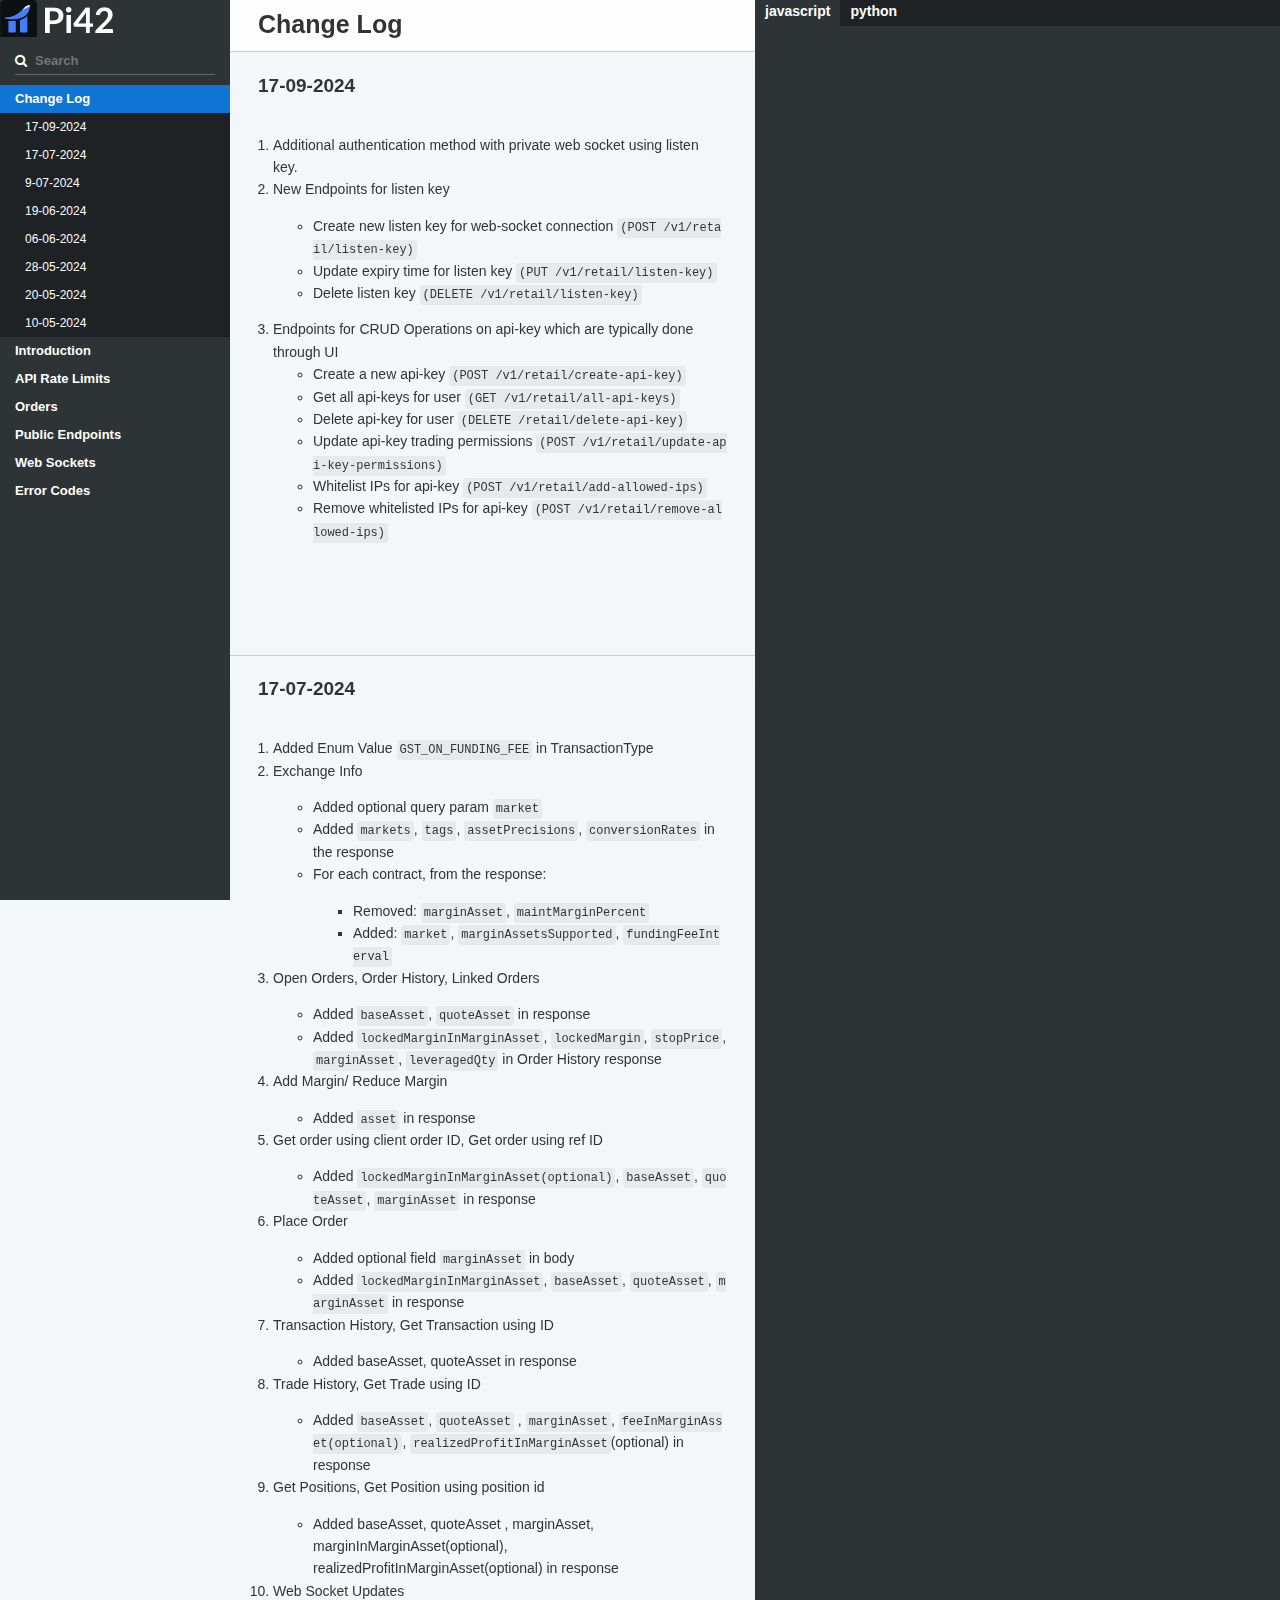
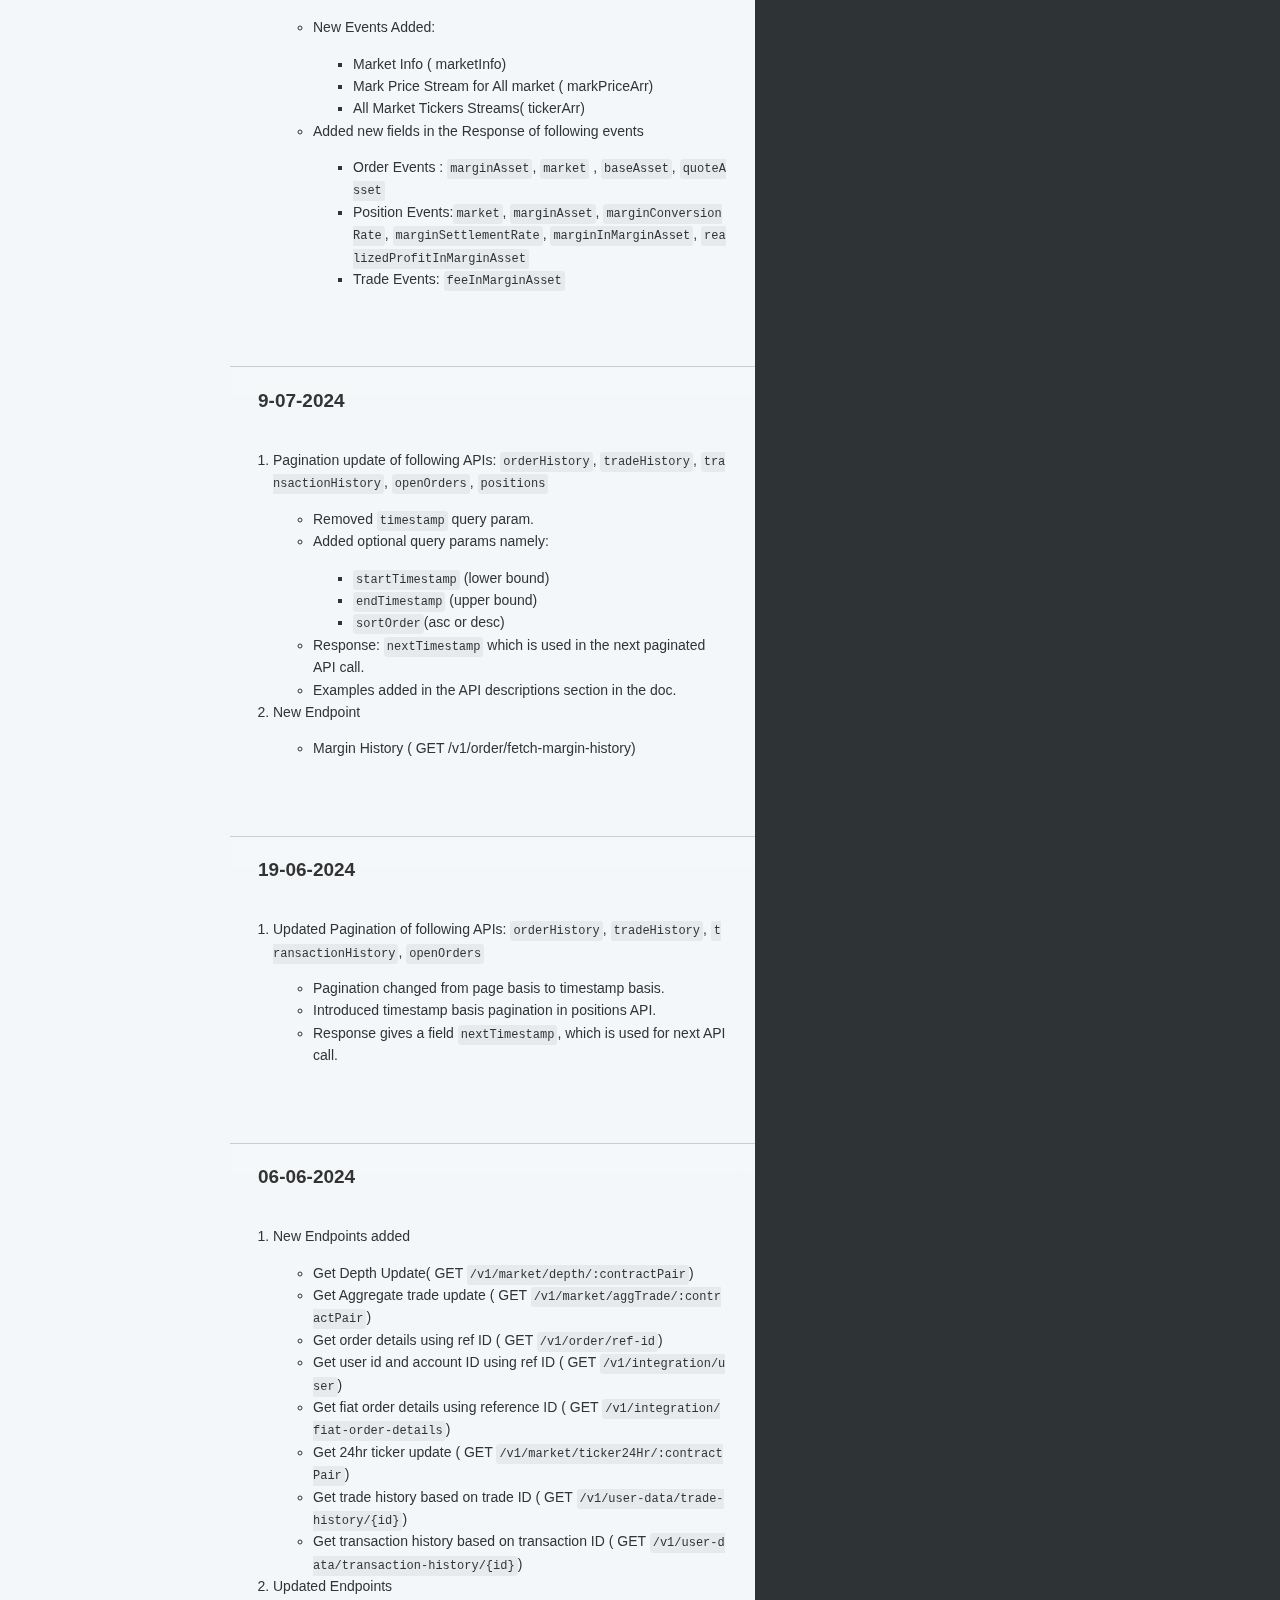
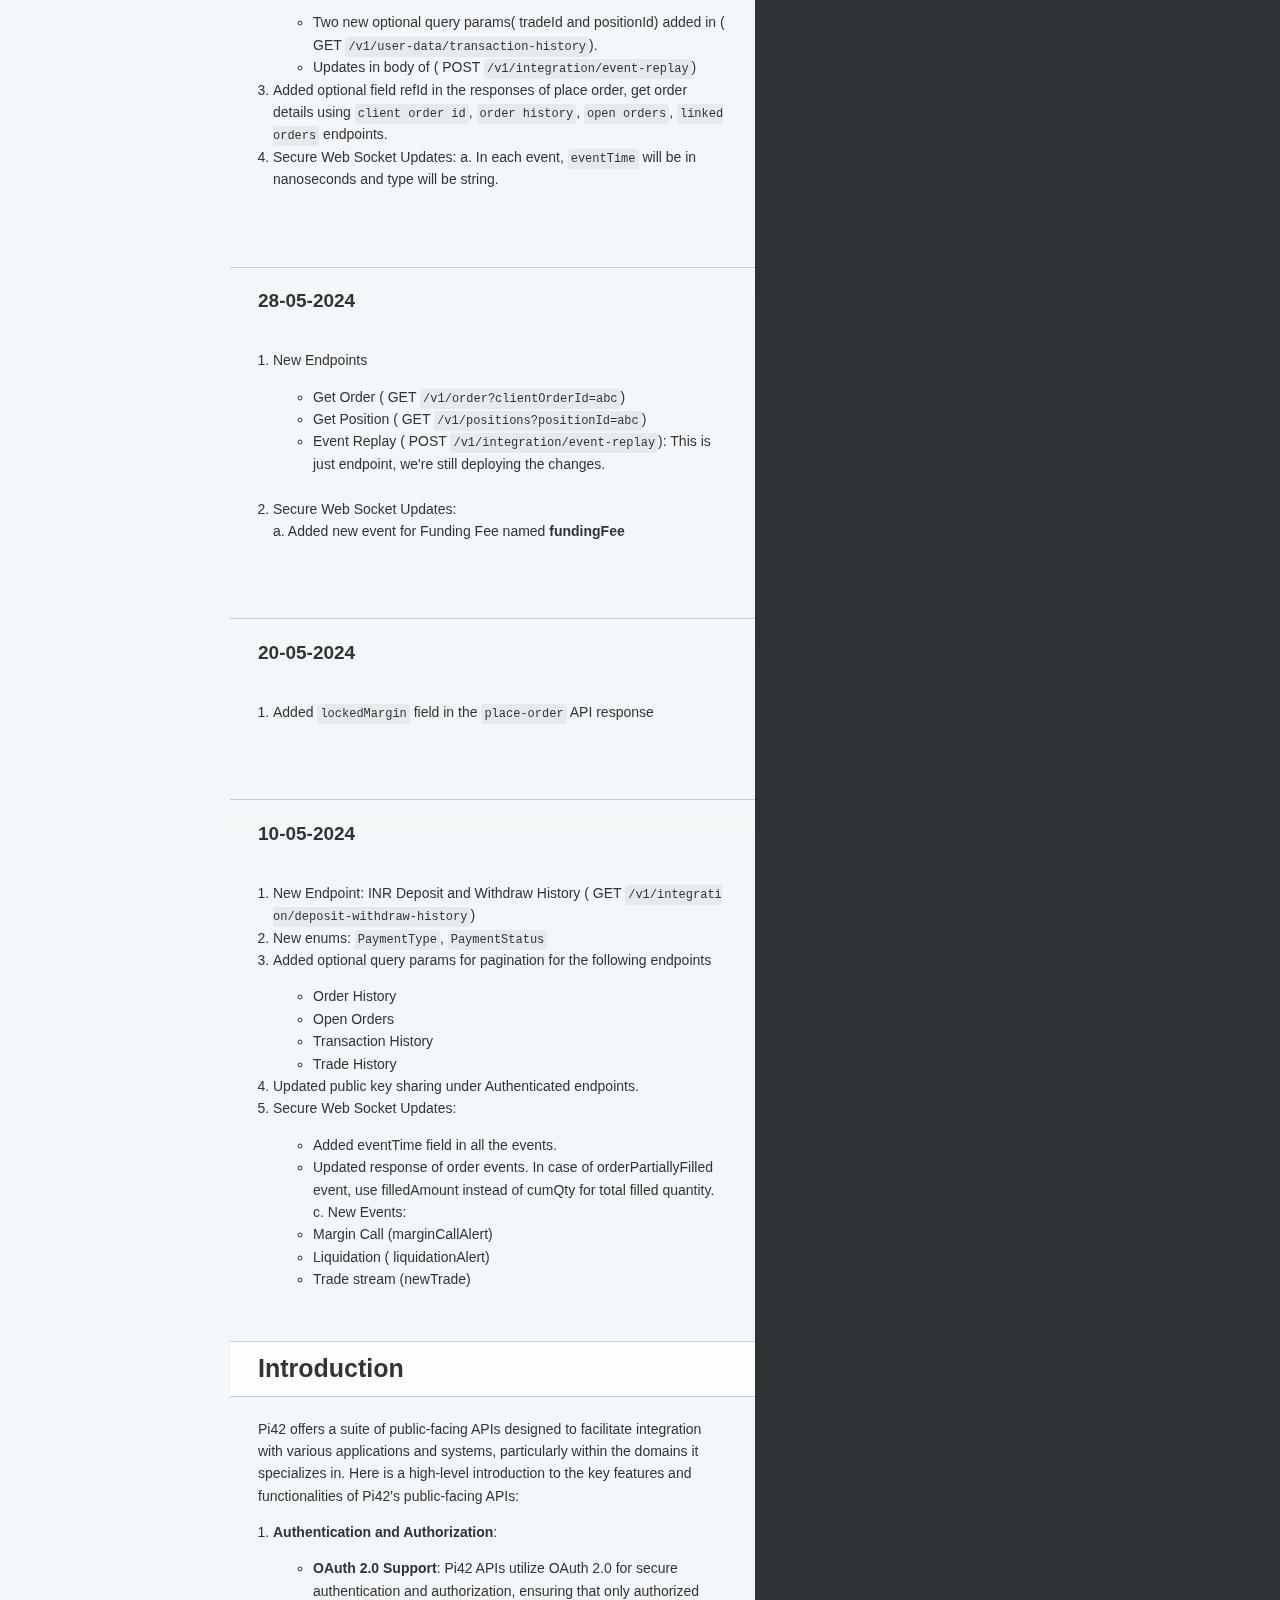
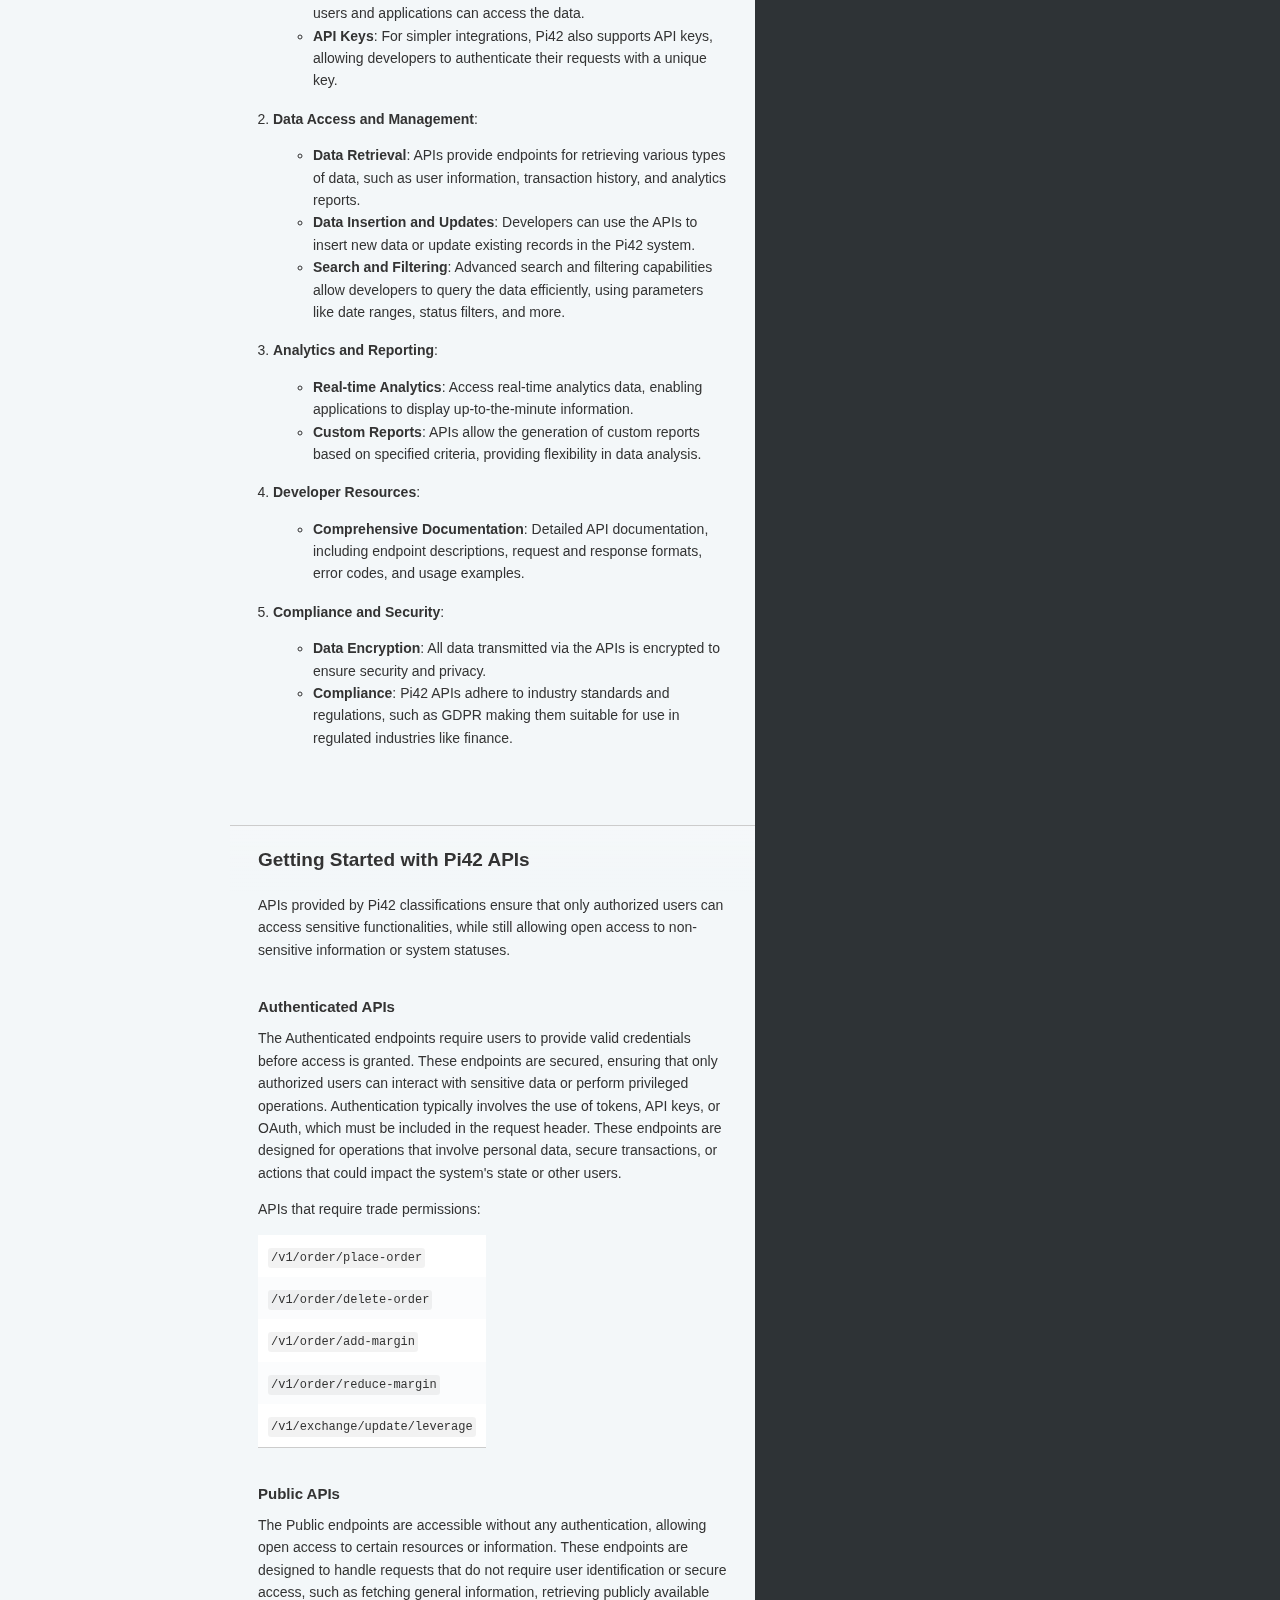
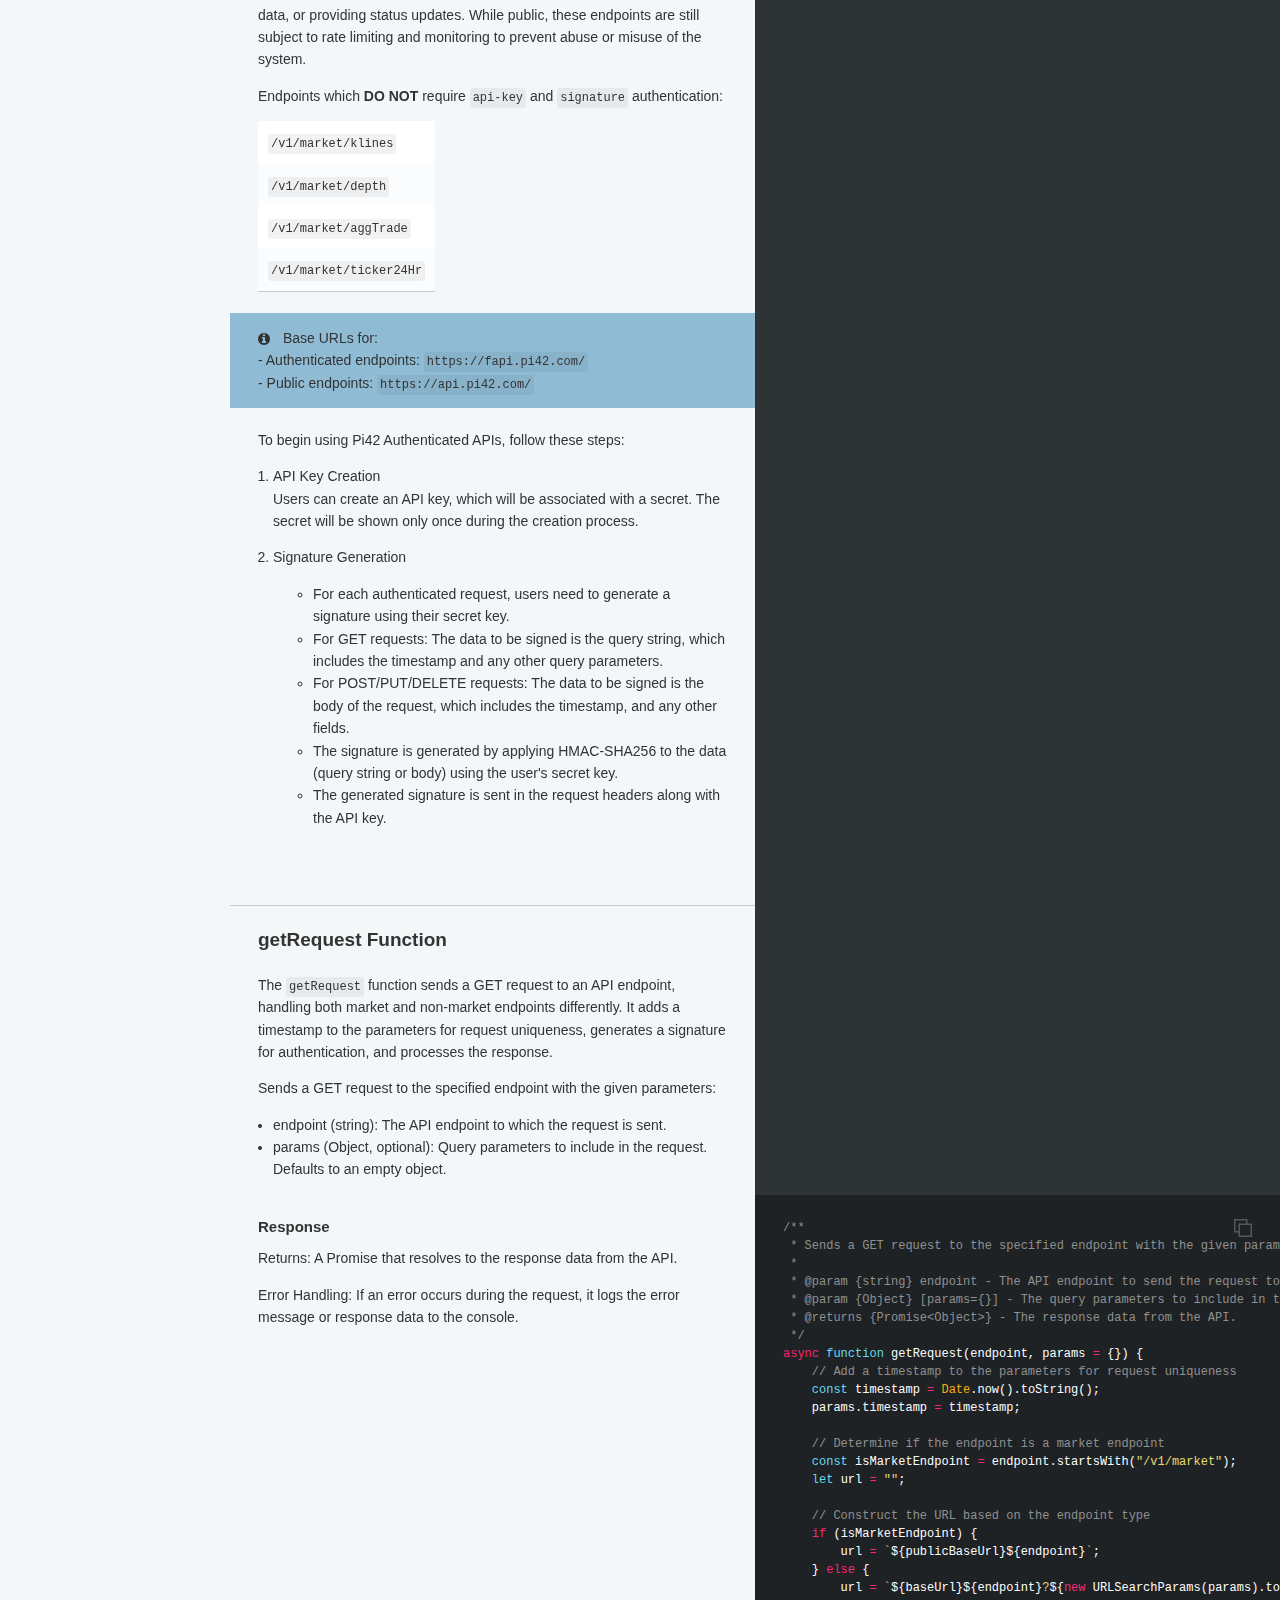
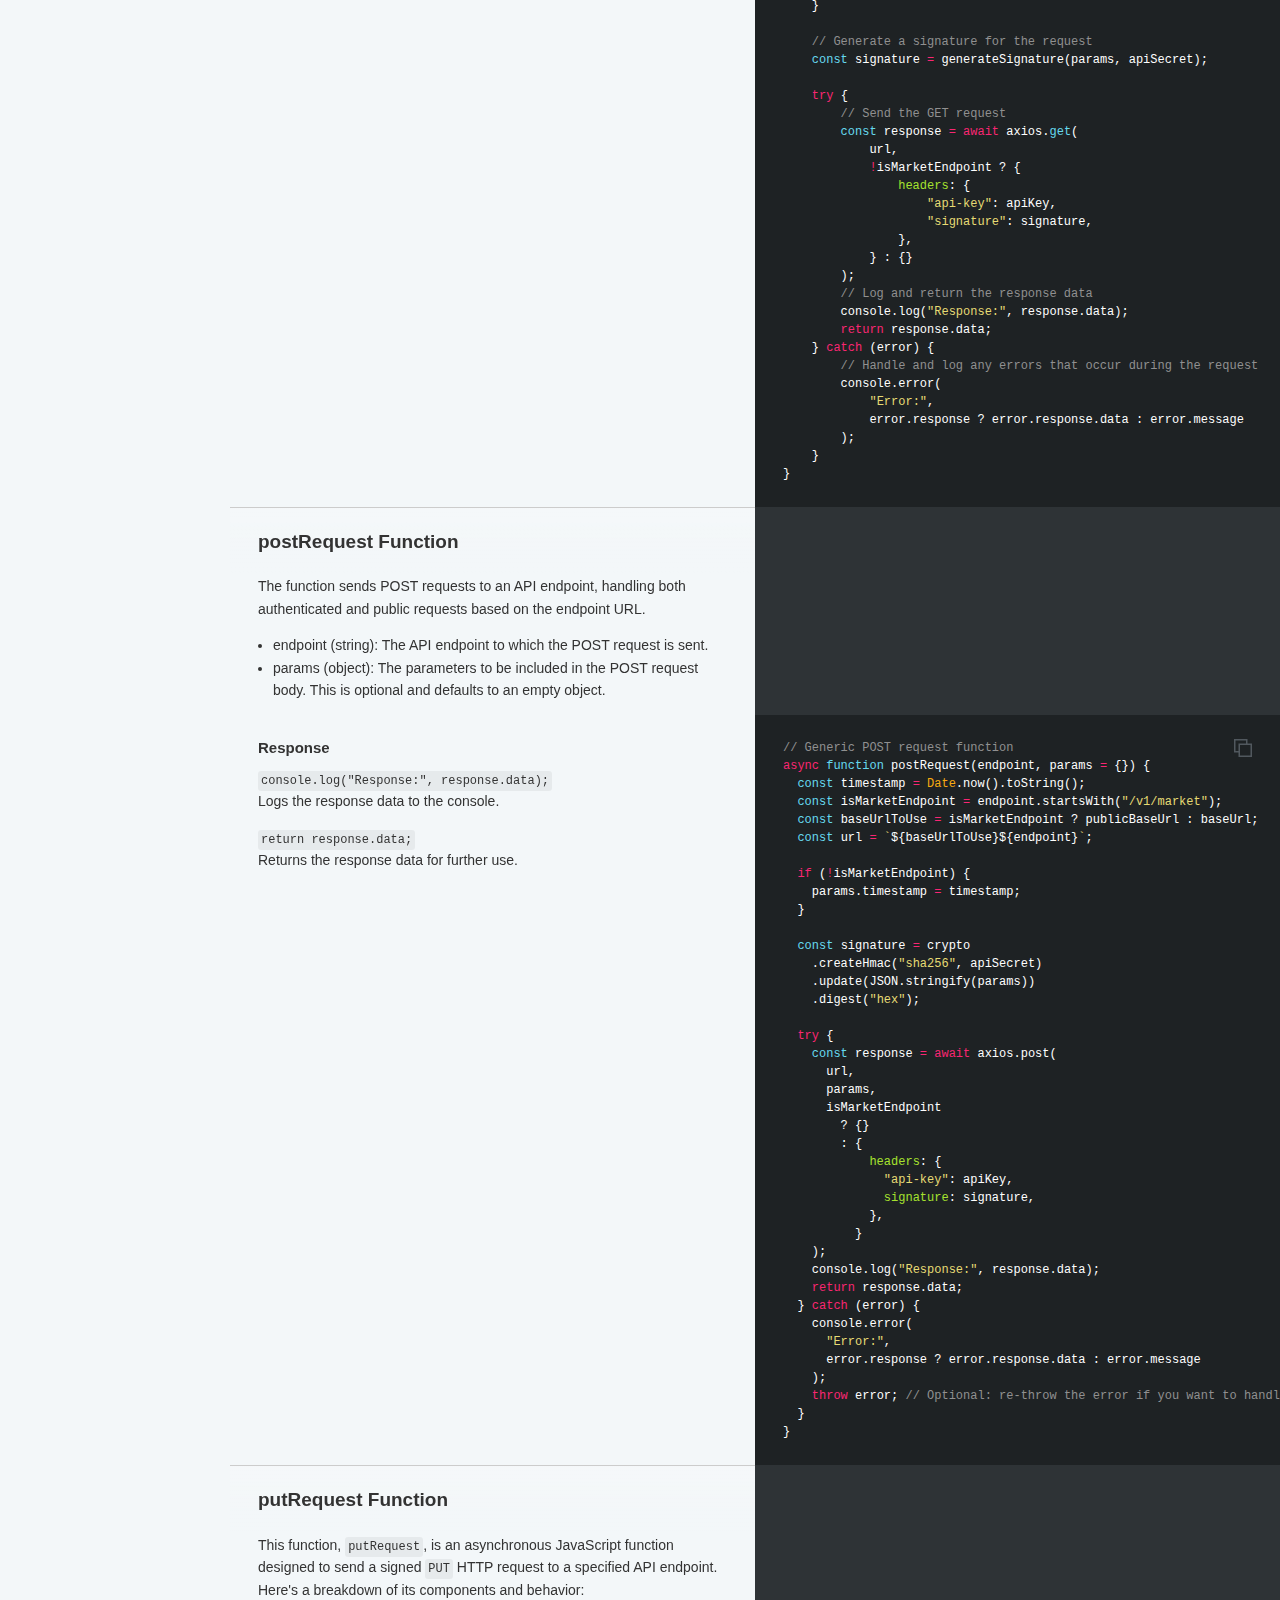
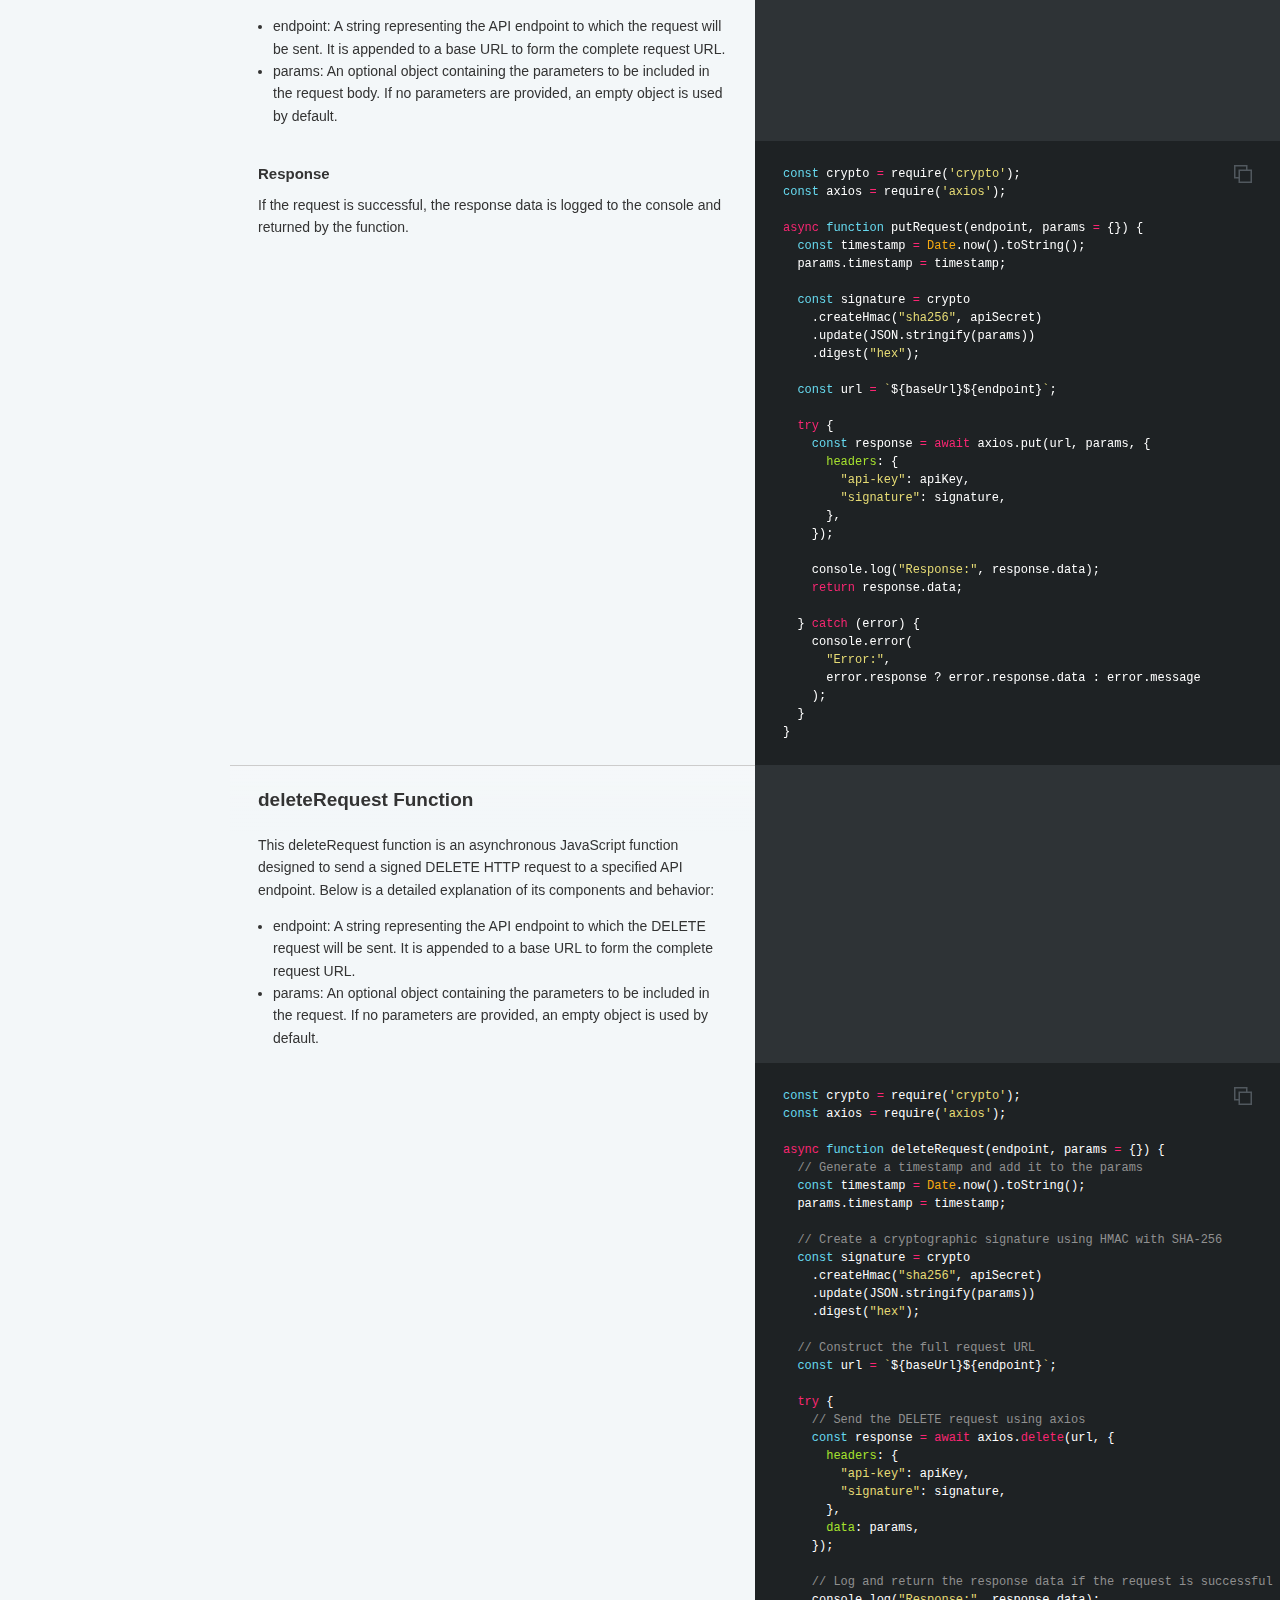
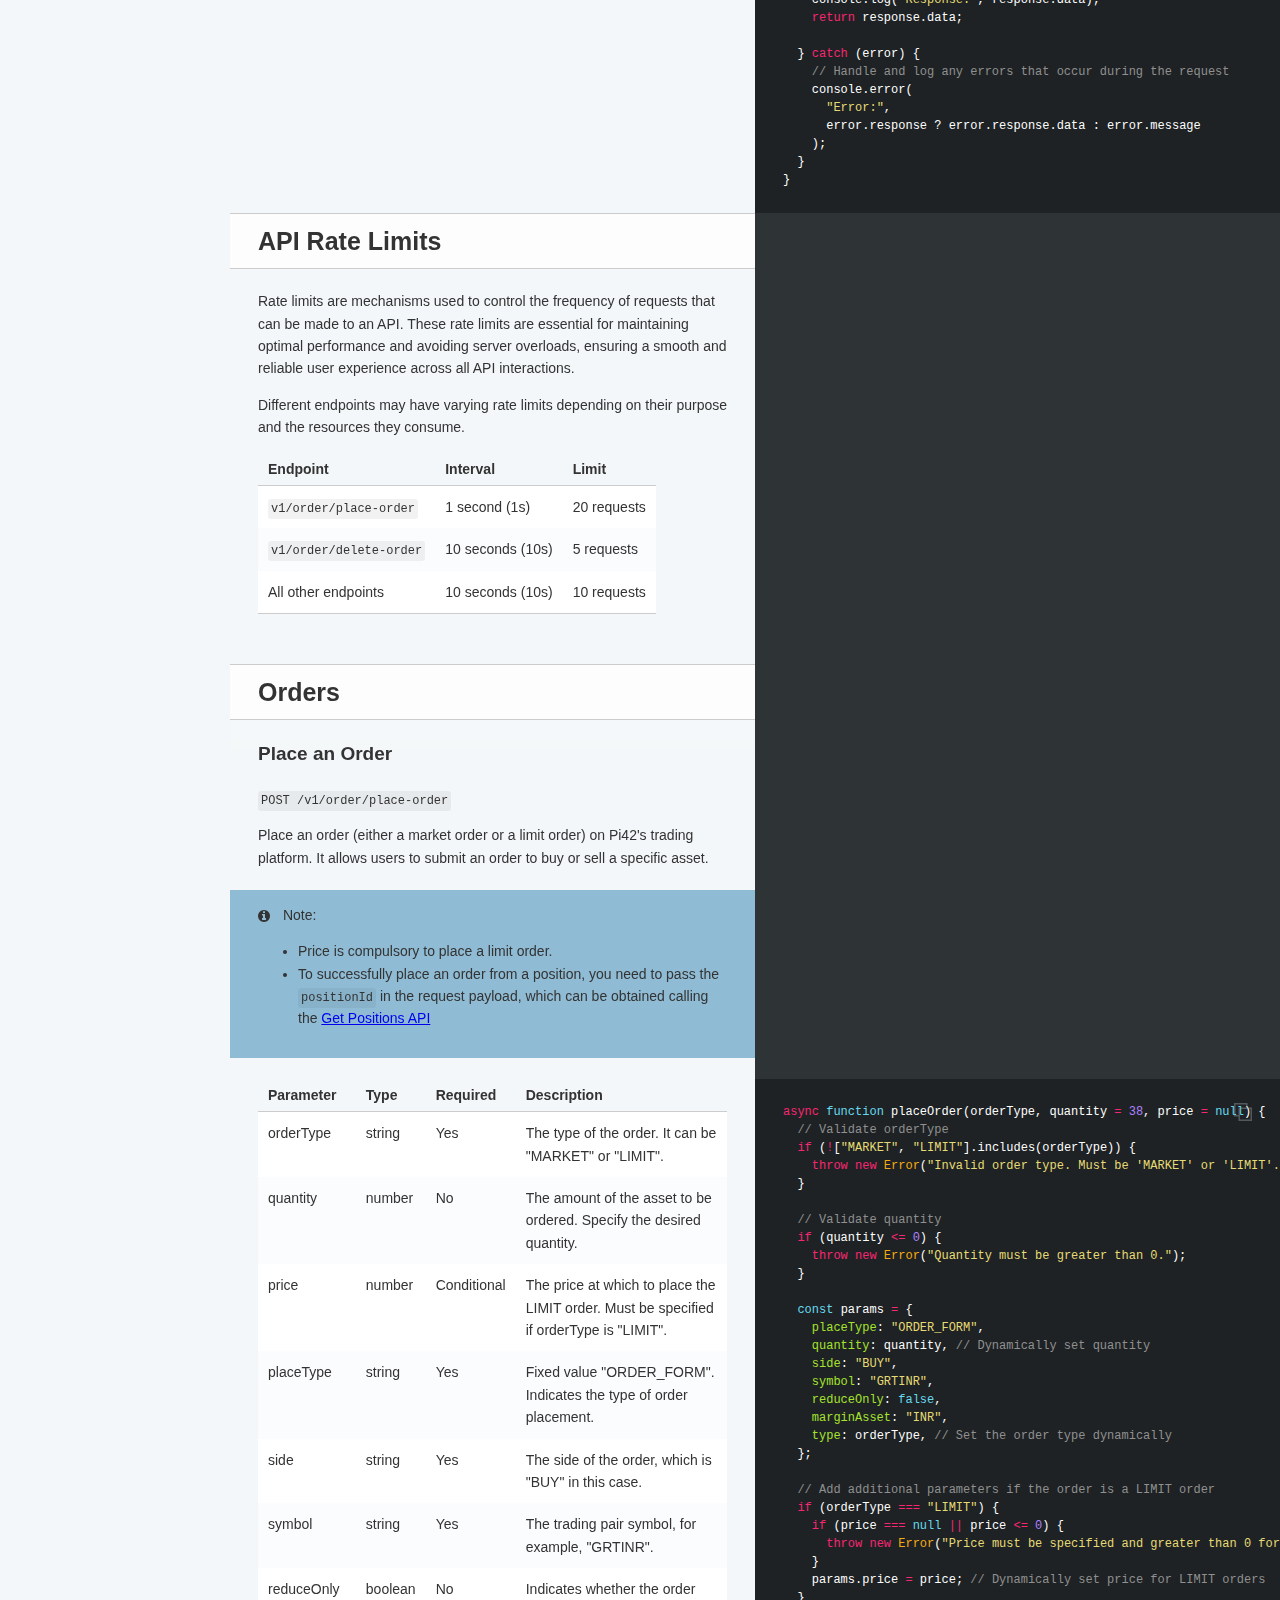
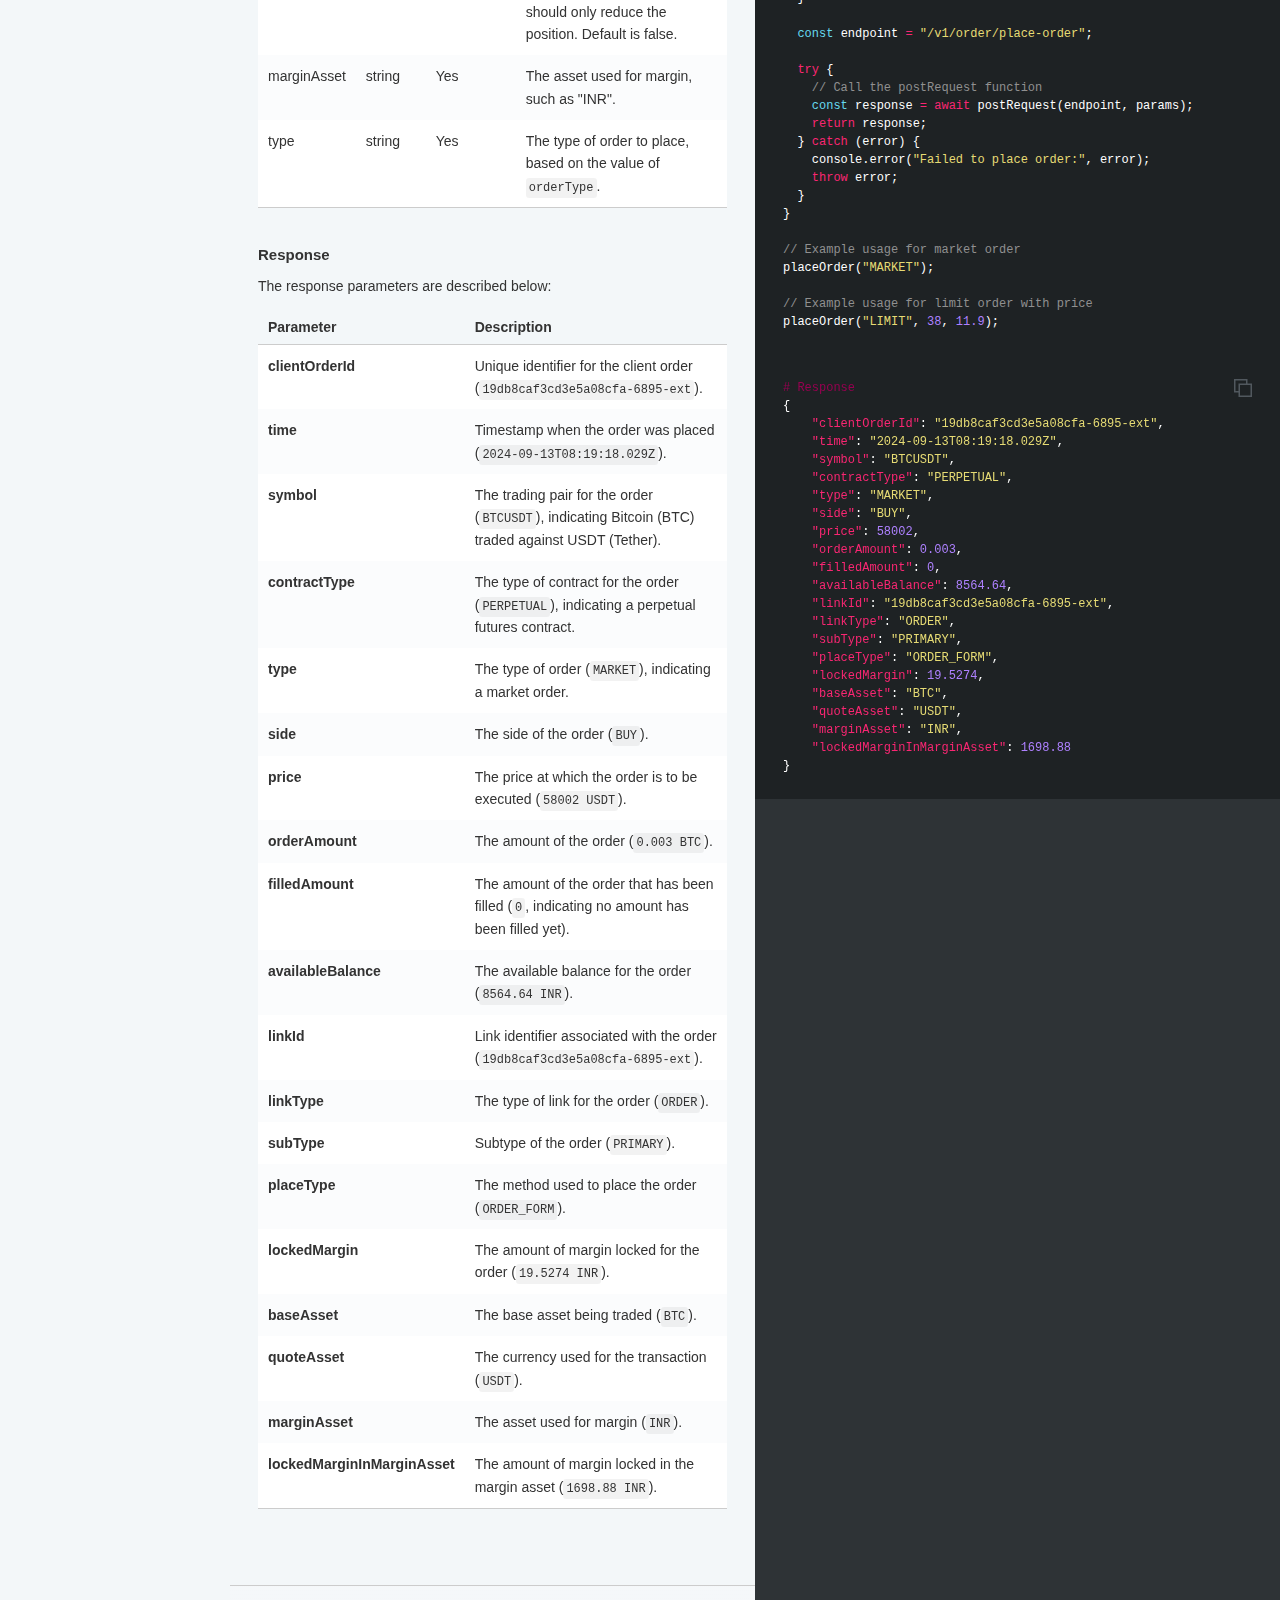
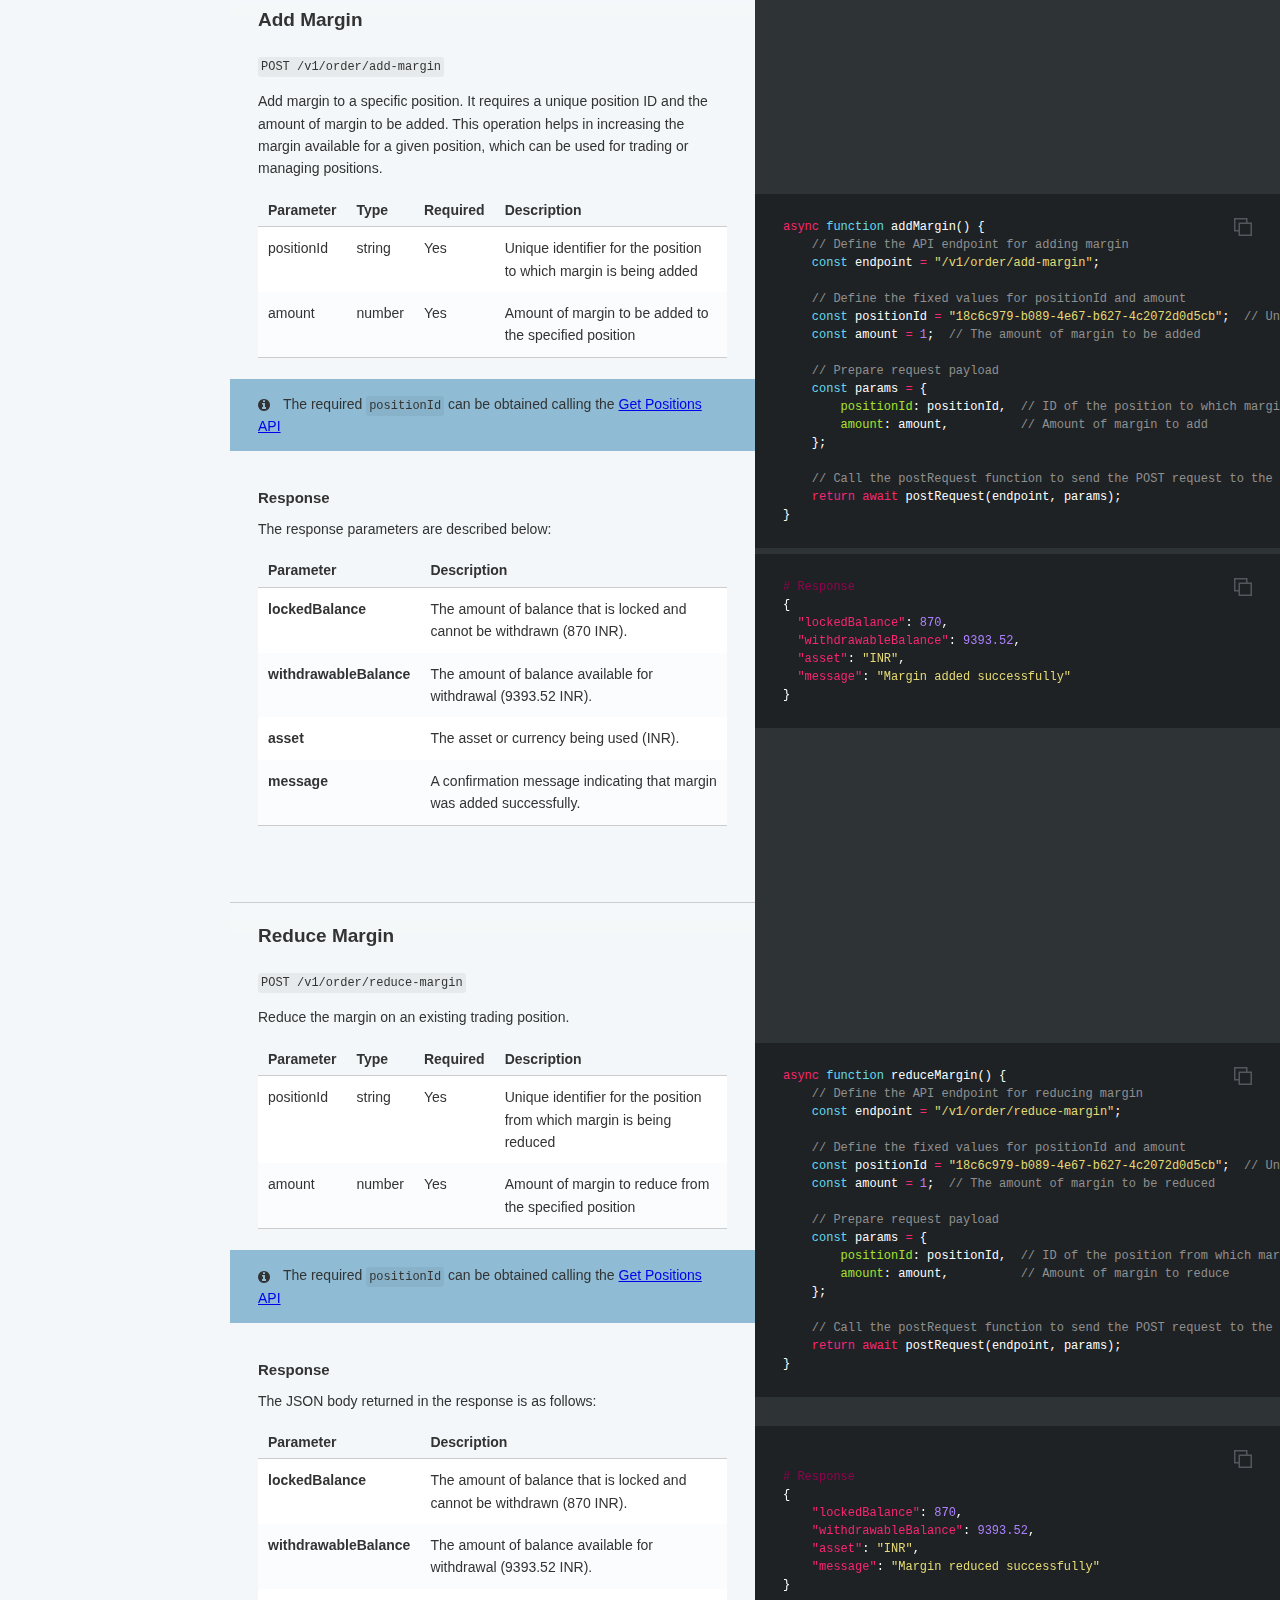
==== commit ec6ac189: "publish: Merge pull request #2 from LightningNodes/tpsl-updates" ====
--- a/index.html
+++ b/index.html
@@ -286,7 +286,7 @@
   color: #859900;
 }
     </style>
-    <link href="stylesheets/screen-9c19b03a.css" rel="stylesheet" media="screen" />
+    <link href="stylesheets/screen-257f3f58.css" rel="stylesheet" media="screen" />
     <link href="stylesheets/print-966d6edc.css" rel="stylesheet" media="print" />
       <script src="javascripts/all-024da600.js"></script>
 
@@ -316,6 +316,9 @@
           <li>
             <a href="#change-log" class="toc-h1 toc-link" data-title="Change Log">Change Log</a>
               <ul class="toc-list-h2">
+                  <li>
+                    <a href="#17-09-2024" class="toc-h2 toc-link" data-title="17-09-2024">17-09-2024</a>
+                  </li>
                   <li>
                     <a href="#17-07-2024" class="toc-h2 toc-link" data-title="17-07-2024">17-07-2024</a>
                   </li>
@@ -454,9 +457,32 @@
     <div class="page-wrapper">
       <div class="dark-box"></div>
       <div class="content">
-        <p><h1 id='change-log'>Change Log</h1><h2 id='17-07-2024'>17-07-2024</h2>
+        <p><h1 id='change-log'>Change Log</h1><h2 id='17-09-2024'>17-09-2024</h2>
 <ol>
-<li>Added Enum Value GST_ON_Funding FEE in TransactionType</li>
+<li>Additional authentication method with private web socket using listen key.</li>
+<li>New Endpoints for listen key</li></p>
+
+<ul>
+  <li>Create new listen key for web-socket connection <code>(POST /v1/retail/listen-key)</code></li>
+  <li>Update expiry time for listen key <code>(PUT /v1/retail/listen-key)</code></li>
+  <li>Delete listen key <code>(DELETE /v1/retail/listen-key)</code></li>
+</ul>
+
+<p><li>Endpoints for CRUD Operations on api-key which are typically done through UI </li>
+<ul>
+  <li>Create a new api-key <code>(POST /v1/retail/create-api-key)</code></li>
+  <li>Get all api-keys for user <code>(GET /v1/retail/all-api-keys)</code></li>
+  <li>Delete api-key for user <code>(DELETE /retail/delete-api-key)</code></li>
+  <li>Update api-key trading permissions <code>(POST /v1/retail/update-api-key-permissions)</code></li>
+  <li>Whitelist IPs for api-key <code>(POST /v1/retail/add-allowed-ips)</code></li>
+  <li>Remove whitelisted IPs for api-key <code>(POST /v1/retail/remove-allowed-ips)</code></li>
+</ul></p>
+
+<p><br/>
+</ol>
+<h2 id='17-07-2024'>17-07-2024</h2>
+<ol>
+<li>Added Enum Value <code>GST_ON_FUNDING_FEE</code> in TransactionType</li>
 <li>Exchange Info <br/></p>
 
 <p><ul>
@@ -544,7 +570,7 @@
 <li> Response: <code>nextTimestamp</code> which is used in the next paginated API call.</li>
 <li>Examples added in the API descriptions section in the doc.</li>
 </ul></li>
-<li>New Endpoint </p>
+<li>New Endpoint</p>
 
 <p><ul>
 <li>Margin History ( GET /v1/order/fetch-margin-history)</li>
@@ -1153,7 +1179,7 @@
 
 <h3 id='response'>Response</h3>
 
-<p>The response parameters are described below: </p>
+<p>The response parameters are described below:</p>
 
 <div class="highlight"><pre class="highlight json tab-json"><code><span class="err">#</span><span class="w"> </span><span class="err">Response</span><span class="w">
 </span><span class="p">{</span><span class="w">
@@ -1738,9 +1764,9 @@
 
 <p><code>GET /v1/order/order-history</code></p>
 
-<p>Provides historical order data for a given account. </p>
-
-<p>It supports optional filtering by page size, sorting order, and timestamps to narrow down the results. The symbol parameter allows filtering the results to a specific trading pair. </p>
+<p>Provides historical order data for a given account.</p>
+
+<p>It supports optional filtering by page size, sorting order, and timestamps to narrow down the results. The symbol parameter allows filtering the results to a specific trading pair.</p>
 
 <p>This endpoint is helpful for reviewing past orders and analyzing historical trading activity.</p>
 
@@ -1978,7 +2004,7 @@
 
 <h2 id="get-linked-orders">Get Linked Orders</h2>
 
-<p><code>GET /v1/order/linked-orders</code> </p>
+<p><code>GET /v1/order/linked-orders</code></p>
 
 <p>Retrieves orders that are linked by a specific link ID. It is used to fetch all orders associated with a given link ID, which can help in tracking related orders or managing linked order groups.</p>
 
@@ -2181,7 +2207,7 @@
 
 <p>Retrieves the margin history for an account.</p>
 
-<p>It supports optional filtering parameters like page size, sorting order, timestamps, and trading symbol. </p>
+<p>It supports optional filtering parameters like page size, sorting order, timestamps, and trading symbol.</p>
 
 <p>This endpoint is useful for analyzing past margin activities and historical changes in margin levels.</p>
 
@@ -2379,9 +2405,9 @@
 
 <p><code>GET /v1/positions</code></p>
 
-<p>Retrieves positions based on their status. </p>
-
-<p>It allows filtering positions by their status (e.g., &quot;OPEN&quot;) and supports additional optional parameters such as timestamps, sorting order, page size, and trading symbol. </p>
+<p>Retrieves positions based on their status.</p>
+
+<p>It allows filtering positions by their status (e.g., &quot;OPEN&quot;) and supports additional optional parameters such as timestamps, sorting order, page size, and trading symbol.</p>
 
 <p>This endpoint is useful for fetching current or historical positions and managing your trading portfolio.</p>
 
@@ -2636,7 +2662,7 @@
 
 <p><code>GET /v1/positions/{positionStatus}</code></p>
 
-<p>Retrieves details for a specific position identified by its unique position ID. </p>
+<p>Retrieves details for a specific position identified by its unique position ID.</p>
 
 <p>It returns information related to the specified position, such as current status, asset details, and other relevant data.</p>
 
@@ -2837,7 +2863,7 @@
 
 <p><code>GET /v1/user-data/trade-history</code></p>
 
-<p>Retrieves the trade history for a user. </p>
+<p>Retrieves the trade history for a user.</p>
 
 <p>It supports optional filtering parameters such as timestamps, sorting order, page size, and trading symbol to help users access their historical trade data efficiently.</p>
 <div class="highlight"><pre class="highlight javascript tab-javascript"><code><span class="k">async</span> <span class="kd">function</span> <span class="nx">fetchUserTradeHistory</span><span class="p">()</span> <span class="p">{</span>
@@ -3032,7 +3058,7 @@
 
 <p><code>GET/v1/user-data/transaction-history</code></p>
 
-<p>Retrieves the transaction history for a user, allowing filtering and sorting based on optional parameters. </p>
+<p>Retrieves the transaction history for a user, allowing filtering and sorting based on optional parameters.</p>
 
 <p>It provides detailed records of transactions within the specified time range and can be filtered by trading symbol, trade ID, and position ID.</p>
 
@@ -3376,7 +3402,7 @@
 
 <p><code>DELETE /v1/order/delete-order</code></p>
 
-<p>deletes a specific order based on its client order ID. </p>
+<p>deletes a specific order based on its client order ID.</p>
 
 <p>It requires the client order ID (<code>clientOrderID</code>) to identify the order to be deleted and a timestamp for request validation.</p>
 
--- a/stylesheets/screen-257f3f58.css
+++ b/stylesheets/screen-257f3f58.css
@@ -0,0 +1 @@
+/*! normalize.css v3.0.2 | MIT License | github.com/necolas/normalize.css */html{font-family:sans-serif;-ms-text-size-adjust:100%;-webkit-text-size-adjust:100%}body{margin:0}article,aside,details,figcaption,figure,footer,header,hgroup,main,menu,nav,section,summary{display:block}audio,canvas,progress,video{display:inline-block;vertical-align:baseline}audio:not([controls]){display:none;height:0}[hidden],template{display:none}a{background-color:transparent}a:active,a:hover{outline:0}abbr[title]{border-bottom:1px dotted}b,strong{font-weight:bold}dfn{font-style:italic}h1{font-size:2em;margin:0.67em 0}mark{background:#ff0;color:#000}small{font-size:80%}sub,sup{font-size:75%;line-height:0;position:relative;vertical-align:baseline}sup{top:-0.5em}sub{bottom:-0.25em}img{border:0}svg:not(:root){overflow:hidden}figure{margin:1em 40px}hr{-webkit-box-sizing:content-box;box-sizing:content-box;height:0}pre{overflow:auto}code,kbd,pre,samp{font-family:monospace, monospace;font-size:1em}button,input,optgroup,select,textarea{color:inherit;font:inherit;margin:0}button{overflow:visible}button,select{text-transform:none}button,html input[type="button"],input[type="reset"],input[type="submit"]{-webkit-appearance:button;cursor:pointer}button[disabled],html input[disabled]{cursor:default}button::-moz-focus-inner,input::-moz-focus-inner{border:0;padding:0}input{line-height:normal}input[type="checkbox"],input[type="radio"]{-webkit-box-sizing:border-box;box-sizing:border-box;padding:0}input[type="number"]::-webkit-inner-spin-button,input[type="number"]::-webkit-outer-spin-button{height:auto}input[type="search"]{-webkit-appearance:textfield;-webkit-box-sizing:content-box;box-sizing:content-box}input[type="search"]::-webkit-search-cancel-button,input[type="search"]::-webkit-search-decoration{-webkit-appearance:none}fieldset{border:1px solid #c0c0c0;margin:0 2px;padding:0.35em 0.625em 0.75em}legend{border:0;padding:0}textarea{overflow:auto}optgroup{font-weight:bold}table{border-collapse:collapse;border-spacing:0}td,th{padding:0}.content h1,.content h2,.content h3,.content h4,.content h5,.content h6,html,body{font-family:-apple-system, BlinkMacSystemFont, "Segoe UI", Roboto, Helvetica, Arial, sans-serif, "Apple Color Emoji", "Segoe UI Emoji", "Segoe UI Symbol";font-size:14px}.content h1,.content h2,.content h3,.content h4,.content h5,.content h6{font-weight:bold}.content code,.content pre{font-family:Consolas, Menlo, Monaco, "Lucida Console", "Liberation Mono", "DejaVu Sans Mono", "Bitstream Vera Sans Mono", "Courier New", monospace, serif;font-size:12px;line-height:1.5}.content code{word-break:break-all;-webkit-hyphens:auto;-ms-hyphens:auto;hyphens:auto}@font-face{font-family:'slate';src:url(../fonts/slate-cfc9d06b.eot?-syv14m);src:url(../fonts/slate-cfc9d06b.eot?#iefix-syv14m) format("embedded-opentype"),url(../fonts/slate.woff2?-syv14m) format("woff2"),url(../fonts/slate.woff?-syv14m) format("woff"),url(../fonts/slate-7b7da4fe.ttf?-syv14m) format("truetype"),url(../fonts/slate-e55b8307.svg?-syv14m#slate) format("svg");font-weight:normal;font-style:normal}.content aside.warning:before,.content aside.notice:before,.content aside.success:before,.toc-wrapper>.search:before{font-family:'slate';speak:none;font-style:normal;font-weight:normal;font-variant:normal;text-transform:none;line-height:1}.content aside.warning:before{content:"\e600"}.content aside.notice:before{content:"\e602"}.content aside.success:before{content:"\e606"}.toc-wrapper>.search:before{content:"\e607"}html,body{color:#333;padding:0;margin:0;margin-top:-27px;-webkit-font-smoothing:antialiased;-moz-osx-font-smoothing:grayscale;background-color:#F3F7F9;height:100%;-webkit-text-size-adjust:none}#toc>ul>li>a>span{float:right;background-color:#2484FF;border-radius:40px;width:20px}.toc-wrapper{-webkit-transition:left 0.3s ease-in-out;transition:left 0.3s ease-in-out;overflow-y:auto;overflow-x:hidden;position:fixed;z-index:30;top:0;left:0;bottom:0;width:230px;background-color:#2E3336;font-size:13px;font-weight:bold}.toc-wrapper .lang-selector{display:none}.toc-wrapper .lang-selector a{padding-top:0.5em;padding-bottom:0.5em}.toc-wrapper .logo{display:block;max-width:100%;margin-bottom:0px}.toc-wrapper>.search{position:relative}.toc-wrapper>.search input{background:#2E3336;border-width:0 0 1px 0;border-color:#666;padding:6px 0 6px 20px;-webkit-box-sizing:border-box;box-sizing:border-box;margin:10px 15px;width:200px;outline:none;color:#fff;border-radius:0}.toc-wrapper>.search:before{position:absolute;top:17px;left:15px;color:#fff}.toc-wrapper .search-results{margin-top:0;-webkit-box-sizing:border-box;box-sizing:border-box;height:0;overflow-y:auto;overflow-x:hidden;-webkit-transition-property:height, margin;transition-property:height, margin;-webkit-transition-duration:180ms;transition-duration:180ms;-webkit-transition-timing-function:ease-in-out;transition-timing-function:ease-in-out;background:#1E2224}.toc-wrapper .search-results.visible{height:30%;margin-bottom:1em}.toc-wrapper .search-results li{margin:1em 15px;line-height:1}.toc-wrapper .search-results a{color:#fff;text-decoration:none}.toc-wrapper .search-results a:hover{text-decoration:underline}.toc-wrapper ul,.toc-wrapper li{list-style:none;margin:0;padding:0;line-height:28px}.toc-wrapper li{color:#fff;-webkit-transition-property:background;transition-property:background;-webkit-transition-timing-function:linear;transition-timing-function:linear;-webkit-transition-duration:200ms;transition-duration:200ms}.toc-wrapper .toc-link.active{background-color:#0F75D4;color:#fff}.toc-wrapper .toc-link.active-parent{background-color:#1E2224;color:#fff}.toc-wrapper .toc-list-h2{display:none;background-color:#1E2224;font-weight:500}.toc-wrapper .toc-h2{padding-left:25px;font-size:12px}.toc-wrapper .toc-footer{padding:1em 0;margin-top:1em;border-top:1px dashed #666}.toc-wrapper .toc-footer li,.toc-wrapper .toc-footer a{color:#fff;text-decoration:none}.toc-wrapper .toc-footer a:hover{text-decoration:underline}.toc-wrapper .toc-footer li{font-size:0.8em;line-height:1.7;text-decoration:none}.toc-link,.toc-footer li{padding:0 15px 0 15px;display:block;overflow-x:hidden;white-space:nowrap;text-overflow:ellipsis;text-decoration:none;color:#fff;-webkit-transition-property:background;transition-property:background;-webkit-transition-timing-function:linear;transition-timing-function:linear;-webkit-transition-duration:130ms;transition-duration:130ms}#nav-button{padding:0 1.5em 5em 0;display:none;position:fixed;top:0;left:0;z-index:100;color:#000;text-decoration:none;font-weight:bold;opacity:0.7;line-height:16px;-webkit-transition:left 0.3s ease-in-out;transition:left 0.3s ease-in-out}#nav-button span{display:block;padding:6px 6px 6px;background-color:rgba(243,247,249,0.7);-webkit-transform-origin:0 0;transform-origin:0 0;-webkit-transform:rotate(-90deg) translate(-100%, 0);transform:rotate(-90deg) translate(-100%, 0);border-radius:0 0 0 5px}#nav-button img{height:16px;vertical-align:bottom}#nav-button:hover{opacity:1}#nav-button.open{left:230px}.page-wrapper{margin-left:230px;position:relative;z-index:10;background-color:#F3F7F9;min-height:100%;padding-bottom:1px}.page-wrapper .dark-box{width:50%;background-color:#2E3336;position:absolute;right:0;top:0;bottom:0}.page-wrapper .lang-selector{position:fixed;z-index:50;border-bottom:5px solid #2E3336}.lang-selector{display:flex;background-color:#1E2224;width:100%;font-weight:bold;overflow-x:auto}.lang-selector a{display:inline;color:#fff;text-decoration:none;padding:0 10px;line-height:30px;outline:0}.lang-selector a:active,.lang-selector a:focus{background-color:#111;color:#fff}.lang-selector a.active{background-color:#2E3336;color:#fff}.lang-selector:after{content:'';clear:both;display:block}.content{-webkit-transform:translateZ(0);position:relative;z-index:30}.content:after{content:'';display:block;clear:both}.content>h1,.content>h2,.content>h3,.content>h4,.content>h5,.content>h6,.content>p,.content>table,.content>ul,.content>ol,.content>aside,.content>dl{margin-right:50%;padding:0 28px;-webkit-box-sizing:border-box;box-sizing:border-box;display:block}.content>ul,.content>ol{padding-left:43px}.content>h1,.content>h2,.content>div{clear:both}.content h1{font-size:25px;padding-top:0.5em;padding-bottom:0.5em;margin-bottom:21px;margin-top:2em;border-top:1px solid #ccc;border-bottom:1px solid #ccc;background-color:#fdfdfd}.content h1:first-child,.content div:first-child+h1{border-top-width:0;margin-top:0}.content h2{font-size:19px;margin-top:4em;margin-bottom:0;border-top:1px solid #ccc;padding-top:1.2em;padding-bottom:1.2em;background-image:-webkit-gradient(linear, left top, left bottom, from(rgba(255,255,255,0.2)), to(rgba(255,255,255,0)));background-image:linear-gradient(to bottom, rgba(255,255,255,0.2), rgba(255,255,255,0))}.content h1+h2,.content h1+div+h2{margin-top:-21px;border-top:none}.content h3,.content h4,.content h5,.content h6{font-size:15px;margin-top:2.5em;margin-bottom:0.8em}.content h4,.content h5,.content h6{font-size:10px}.content hr{margin:2em 0;border-top:2px solid #2E3336;border-bottom:2px solid #F3F7F9}.content table{margin-bottom:1em;overflow:auto}.content table th,.content table td{text-align:left;vertical-align:top;line-height:1.6}.content table th code,.content table td code{white-space:nowrap}.content table th{padding:5px 10px;border-bottom:1px solid #ccc;vertical-align:bottom}.content table td{padding:10px}.content table tr:last-child{border-bottom:1px solid #ccc}.content table tr:nth-child(odd)>td{background-color:white}.content table tr:nth-child(even)>td{background-color:#fbfcfd}.content dt{font-weight:bold}.content dd{margin-left:15px}.content p,.content li,.content dt,.content dd{line-height:1.6;margin-top:0}.content img{max-width:100%}.content code{background-color:rgba(0,0,0,0.05);padding:3px;border-radius:3px}.content pre>code{background-color:transparent;padding:0}.content aside{padding-top:1em;padding-bottom:1em;margin-top:1.5em;margin-bottom:1.5em;background:#8fbcd4;line-height:1.6}.content aside.warning{background-color:#c97a7e}.content aside.success{background-color:#6ac174}.content aside:before{vertical-align:middle;padding-right:0.5em;font-size:14px}.content .search-highlight{padding:2px;margin:-3px;border-radius:4px;border:1px solid #F7E633;background:-webkit-gradient(linear, right bottom, left top, from(#F7E633), to(#F1D32F));background:linear-gradient(to top left, #F7E633 0%, #F1D32F 100%)}.content>div.highlight{clear:none}.content pre,.content blockquote{background-color:#1E2224;color:#fff;margin:0;width:50%;float:right;clear:right;-webkit-box-sizing:border-box;box-sizing:border-box}.content pre>p,.content blockquote>p{margin:0}.content pre a,.content blockquote a{color:#fff;text-decoration:none;border-bottom:dashed 1px #ccc}.content pre{padding-top:2em;padding-bottom:2em;padding:2em 28px}.content blockquote>p{background-color:#191D1F;padding:13px 2em;color:#eee}@media (max-width: 930px){.toc-wrapper{left:-230px}.toc-wrapper.open{left:0}.page-wrapper{margin-left:0}#nav-button{display:block}.toc-link{padding-top:0.3em;padding-bottom:0.3em}}@media (max-width: 700px){.dark-box{display:none}.content>h1,.content>h2,.content>h3,.content>h4,.content>h5,.content>h6,.content>p,.content>table,.content>ul,.content>ol,.content>aside,.content>dl{margin-right:0}.toc-wrapper .lang-selector{display:block}.page-wrapper .lang-selector{display:none}.content pre,.content blockquote{width:auto;float:none}.content>pre+h1,.content>blockquote+h1,.content>pre+h2,.content>blockquote+h2,.content>pre+h3,.content>blockquote+h3,.content>pre+h4,.content>blockquote+h4,.content>pre+h5,.content>blockquote+h5,.content>pre+h6,.content>blockquote+h6,.content>pre+p,.content>blockquote+p,.content>pre+table,.content>blockquote+table,.content>pre+ul,.content>blockquote+ul,.content>pre+ol,.content>blockquote+ol,.content>pre+aside,.content>blockquote+aside,.content>pre+dl,.content>blockquote+dl{margin-top:28px}.highlight+p{margin-top:20px}}.highlight .c,.highlight .cm,.highlight .c1,.highlight .cs{color:#909090}.highlight,.highlight .w{background-color:#1E2224}.copy-clipboard{float:right;fill:#9DAAB6;cursor:pointer;opacity:0.4;height:18px;width:18px}.copy-clipboard:hover{opacity:0.8}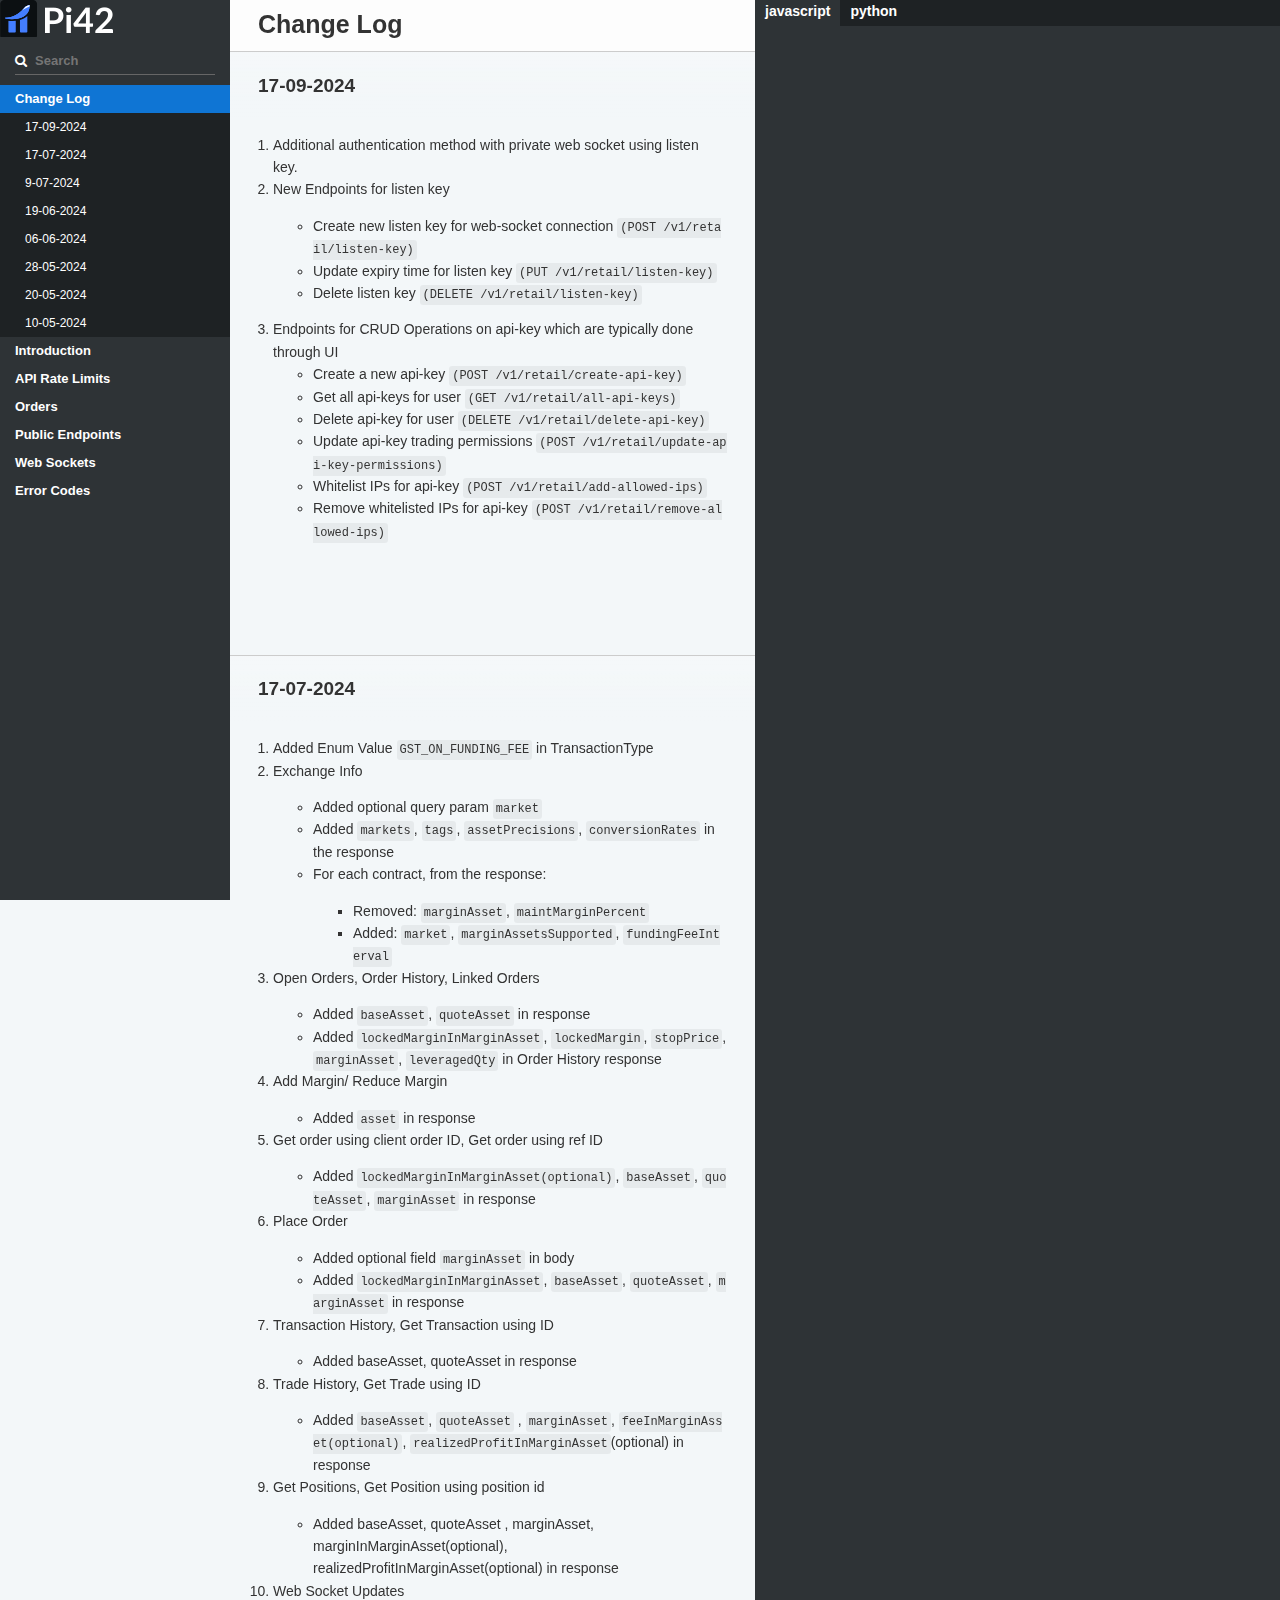
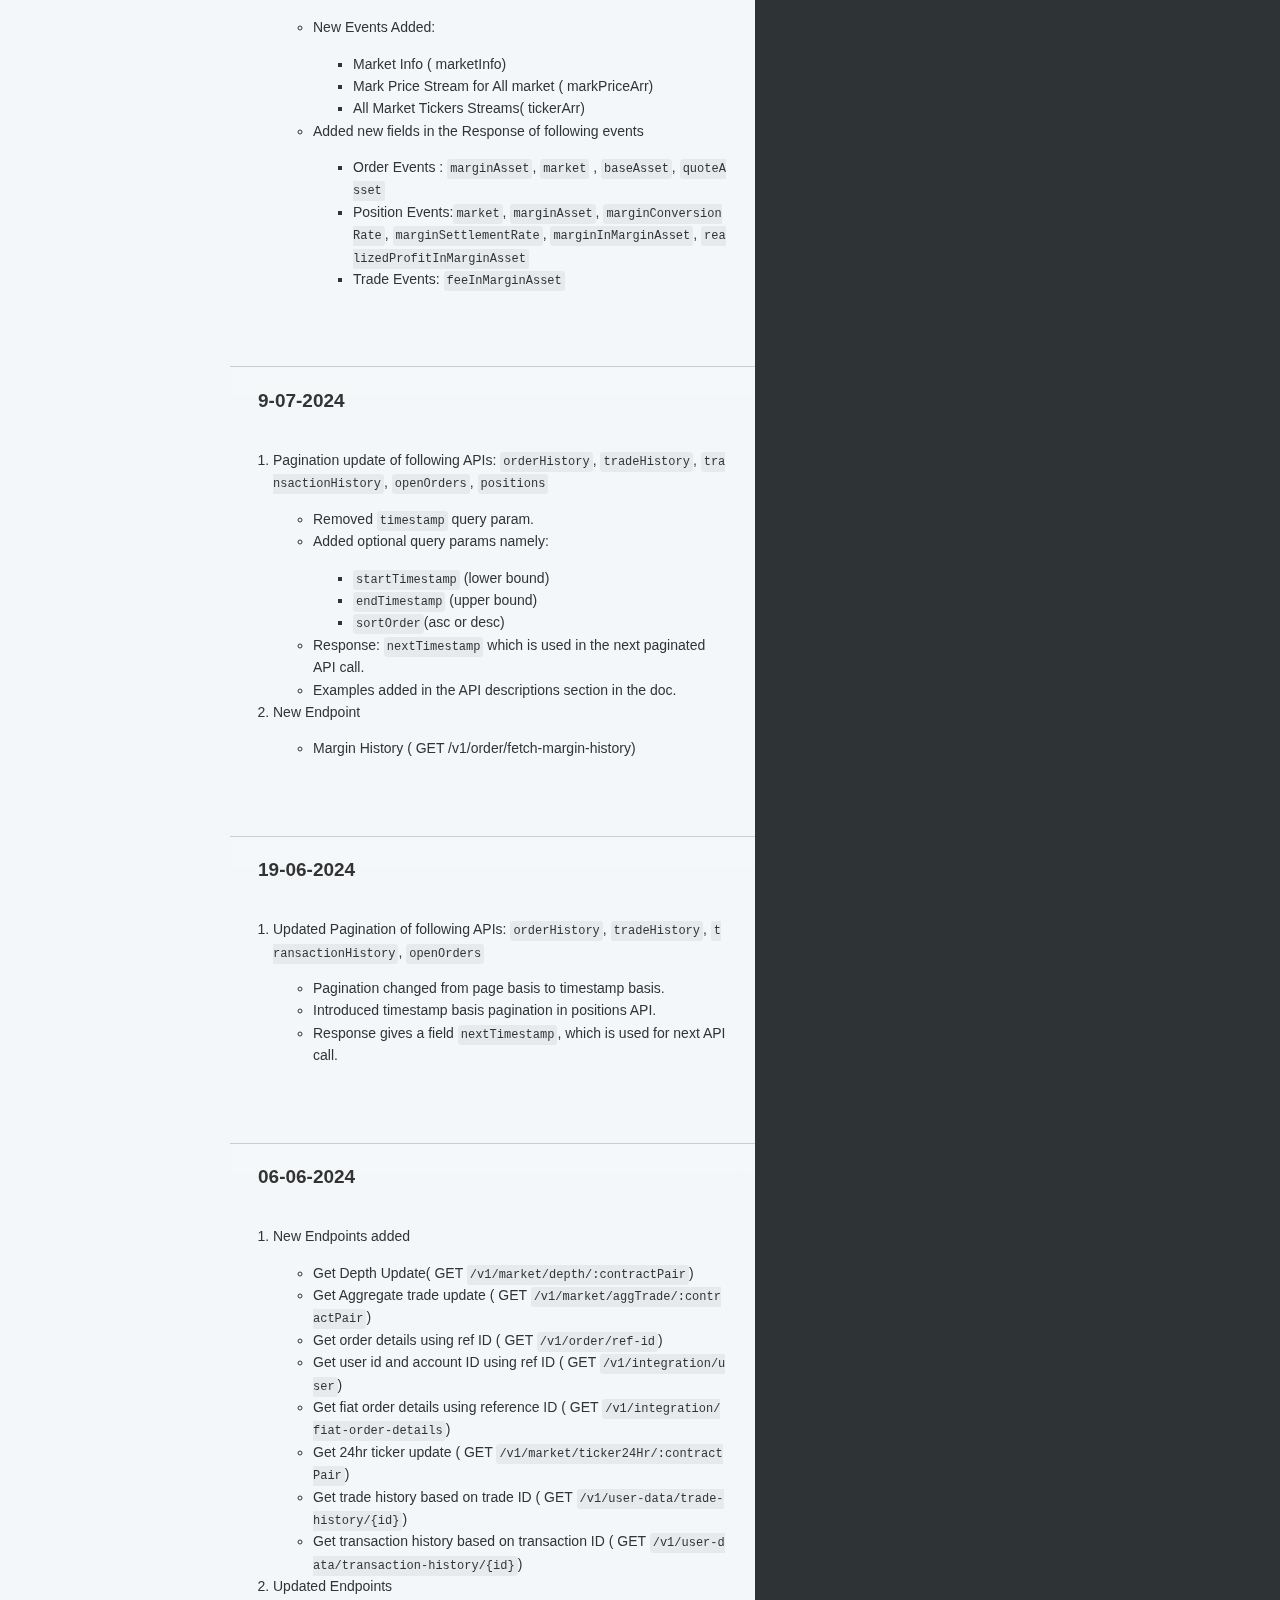
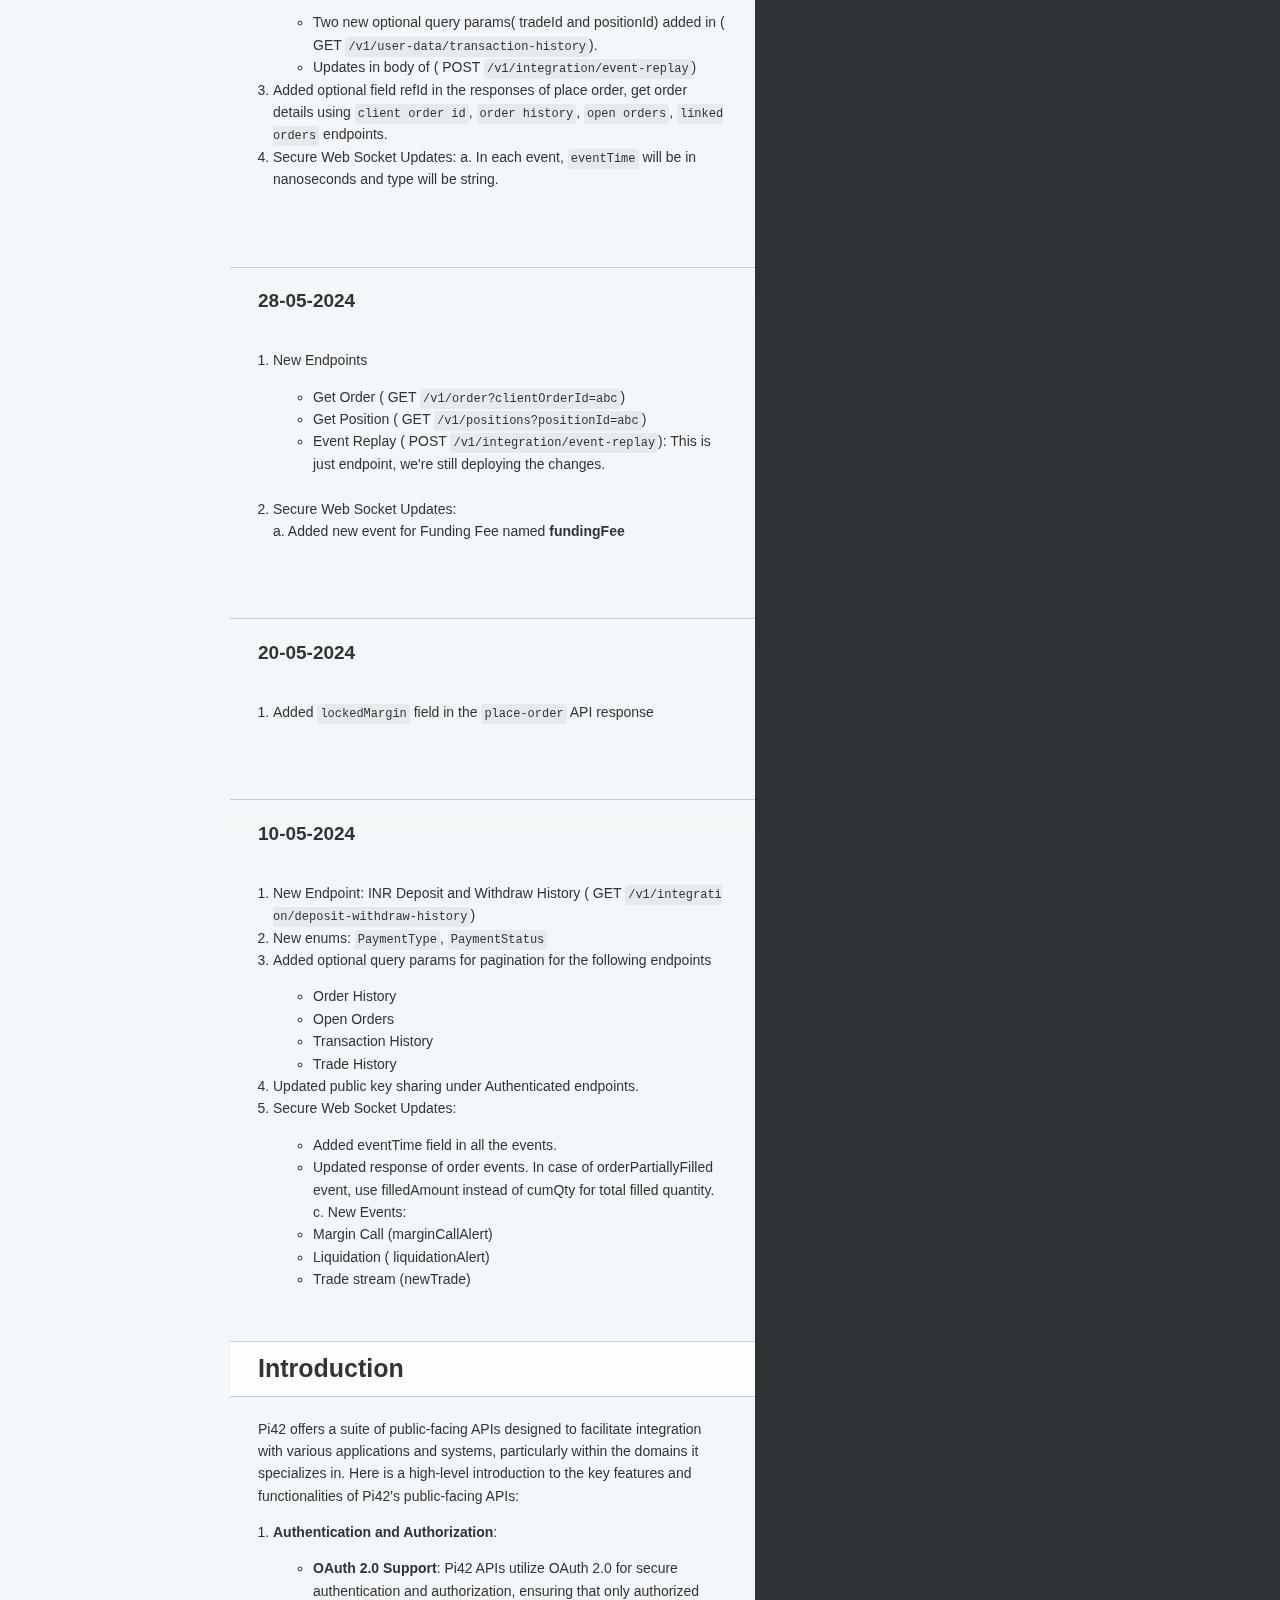
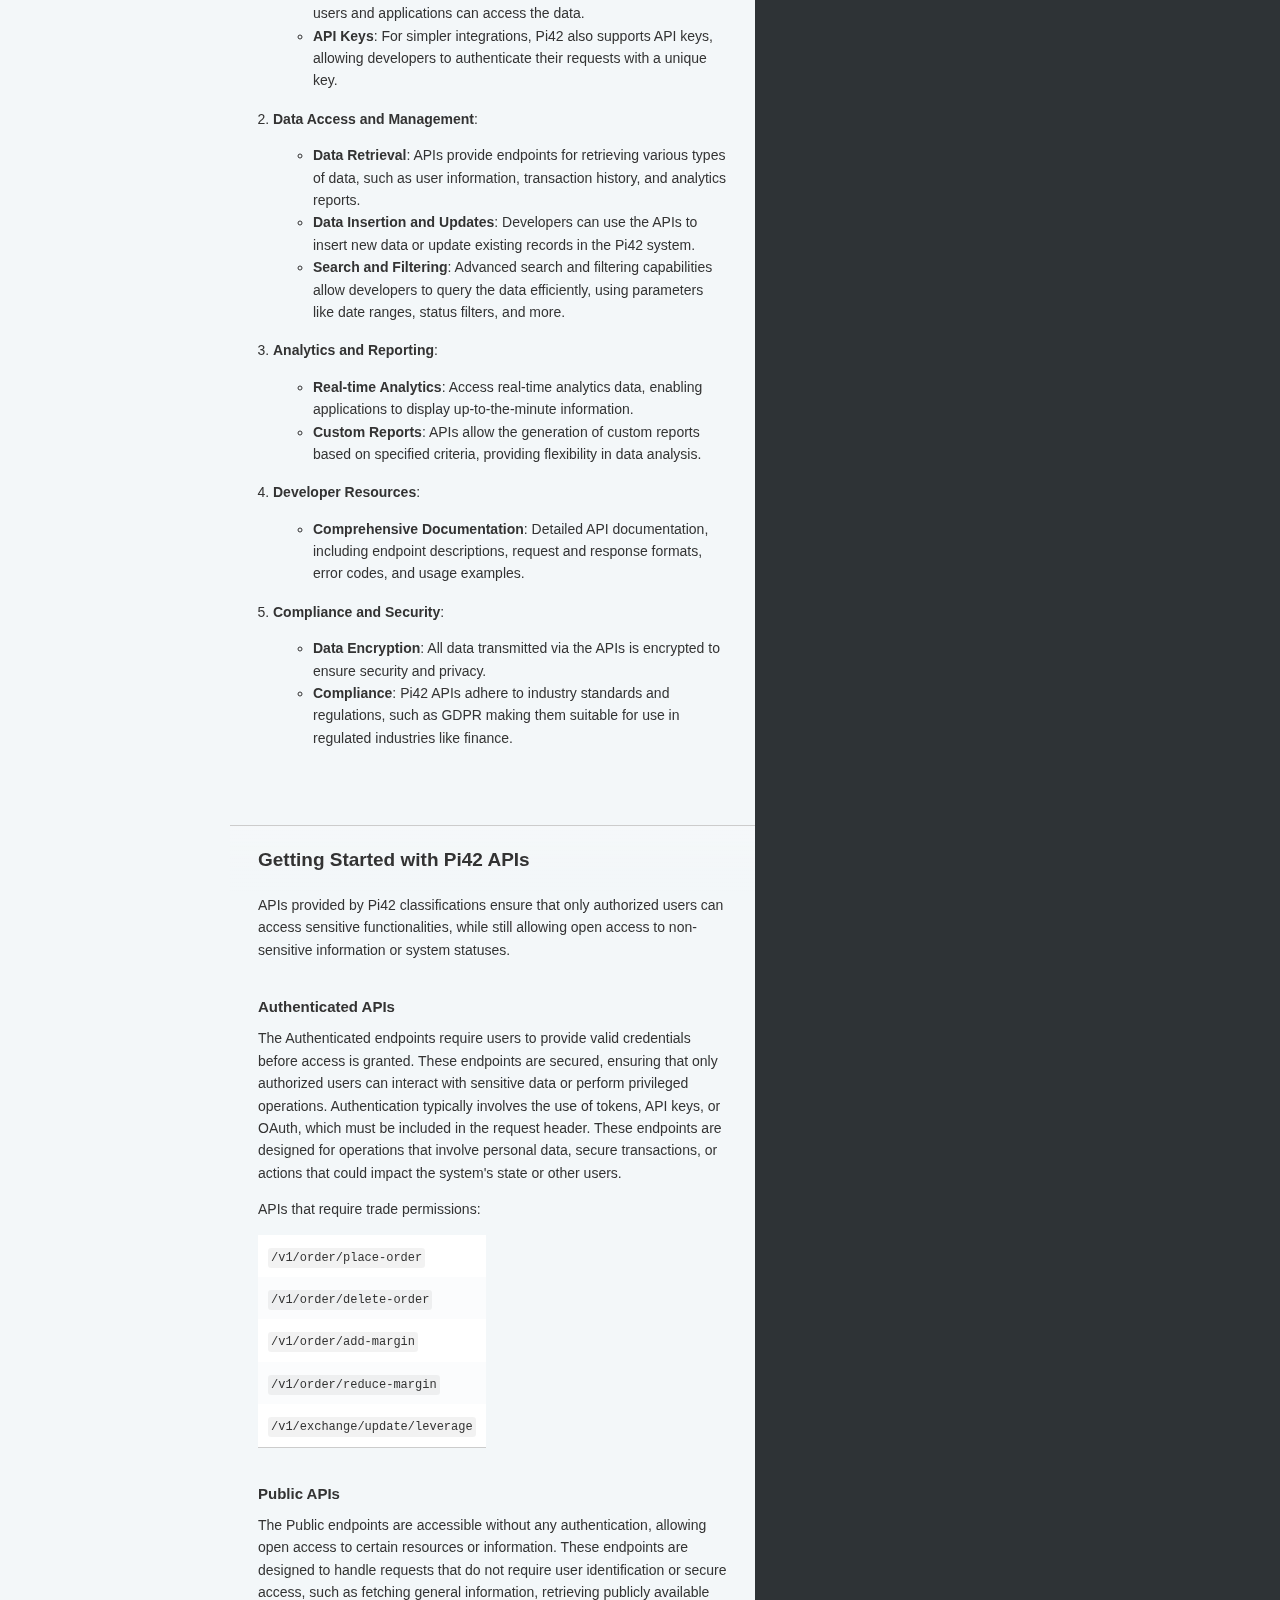
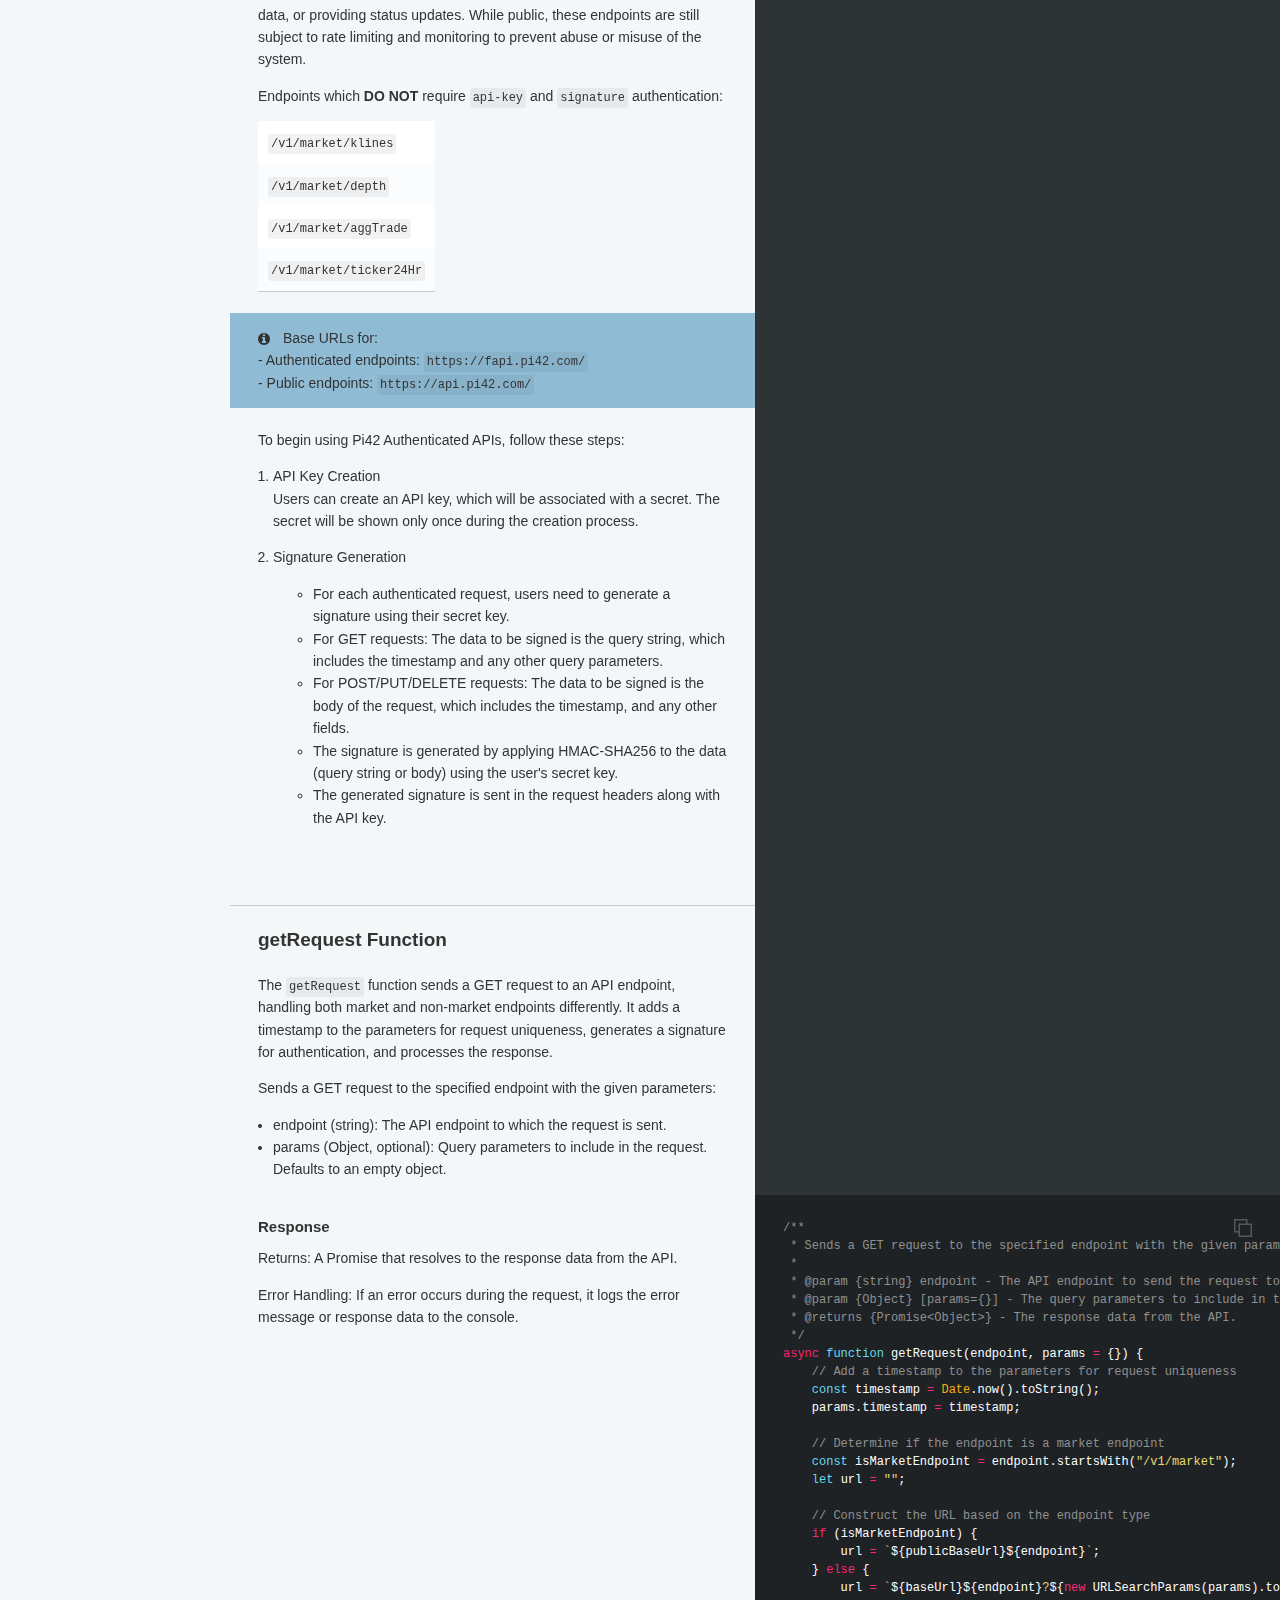
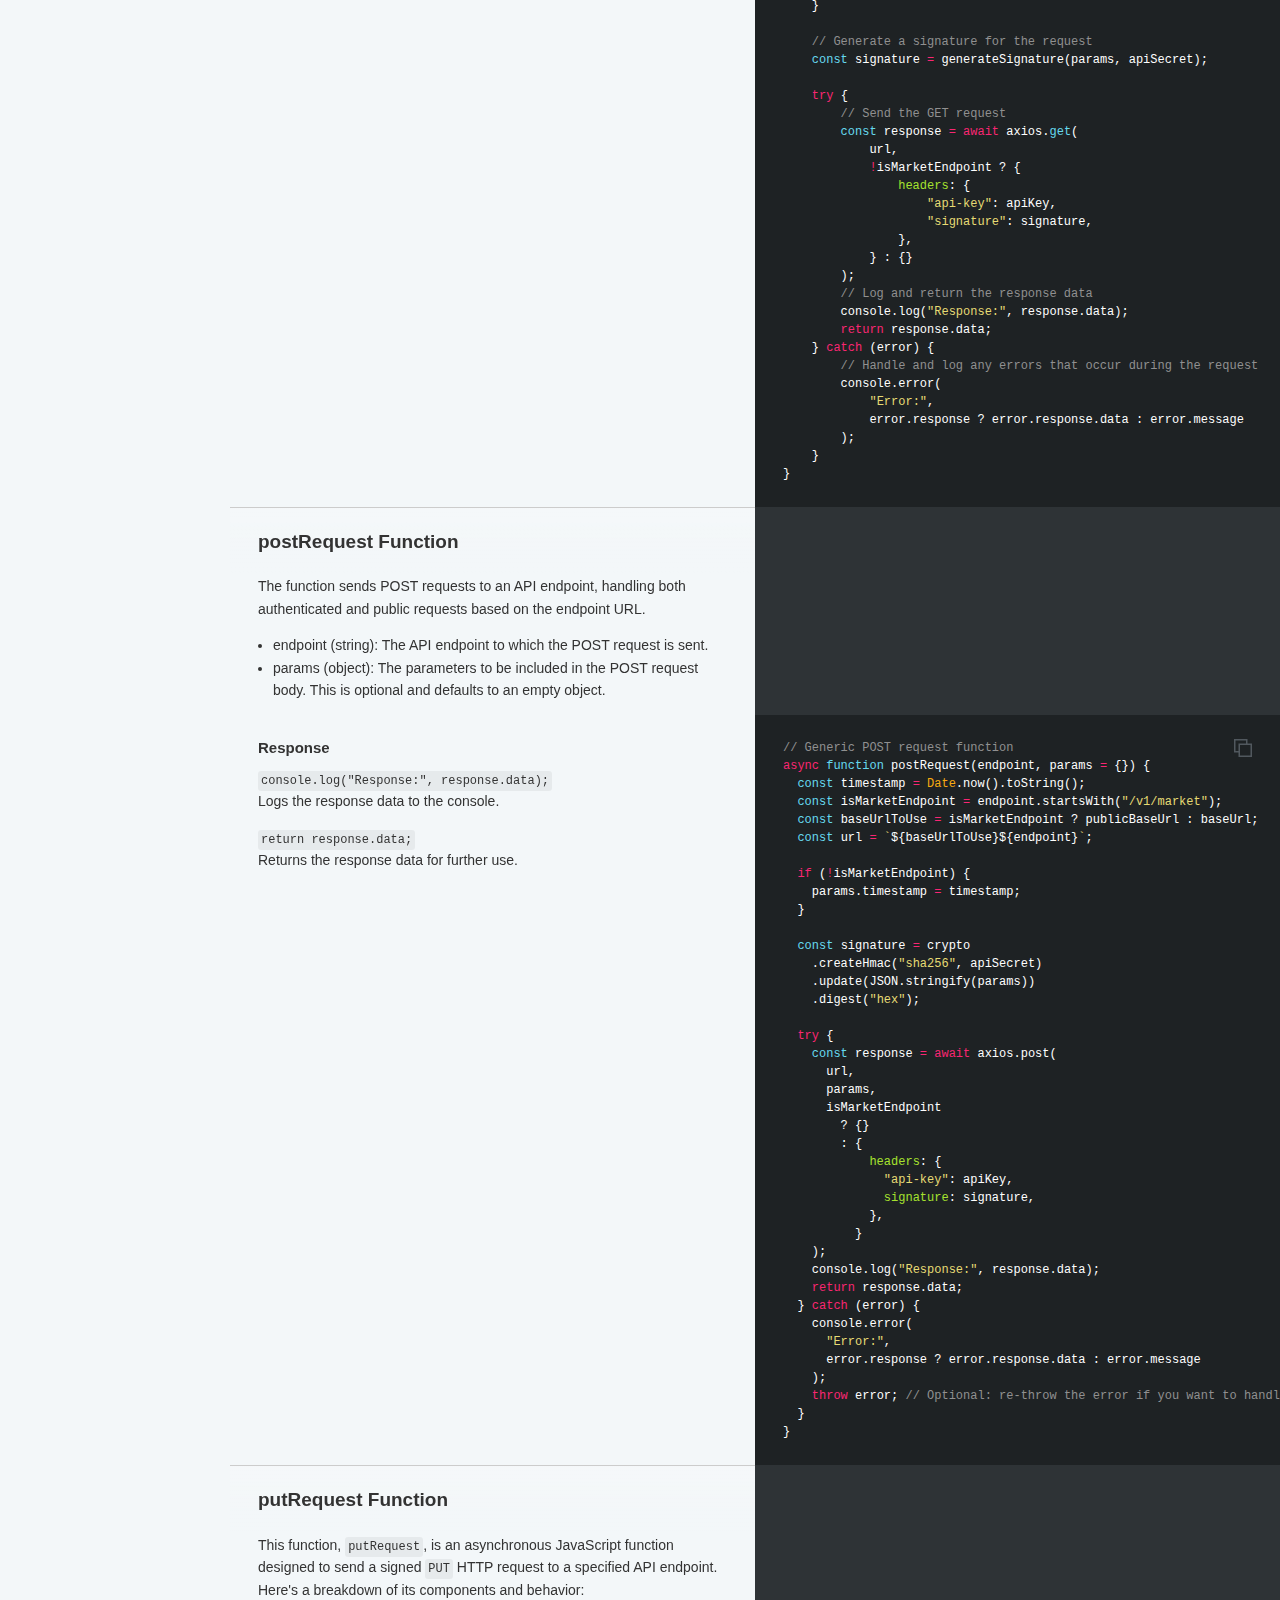
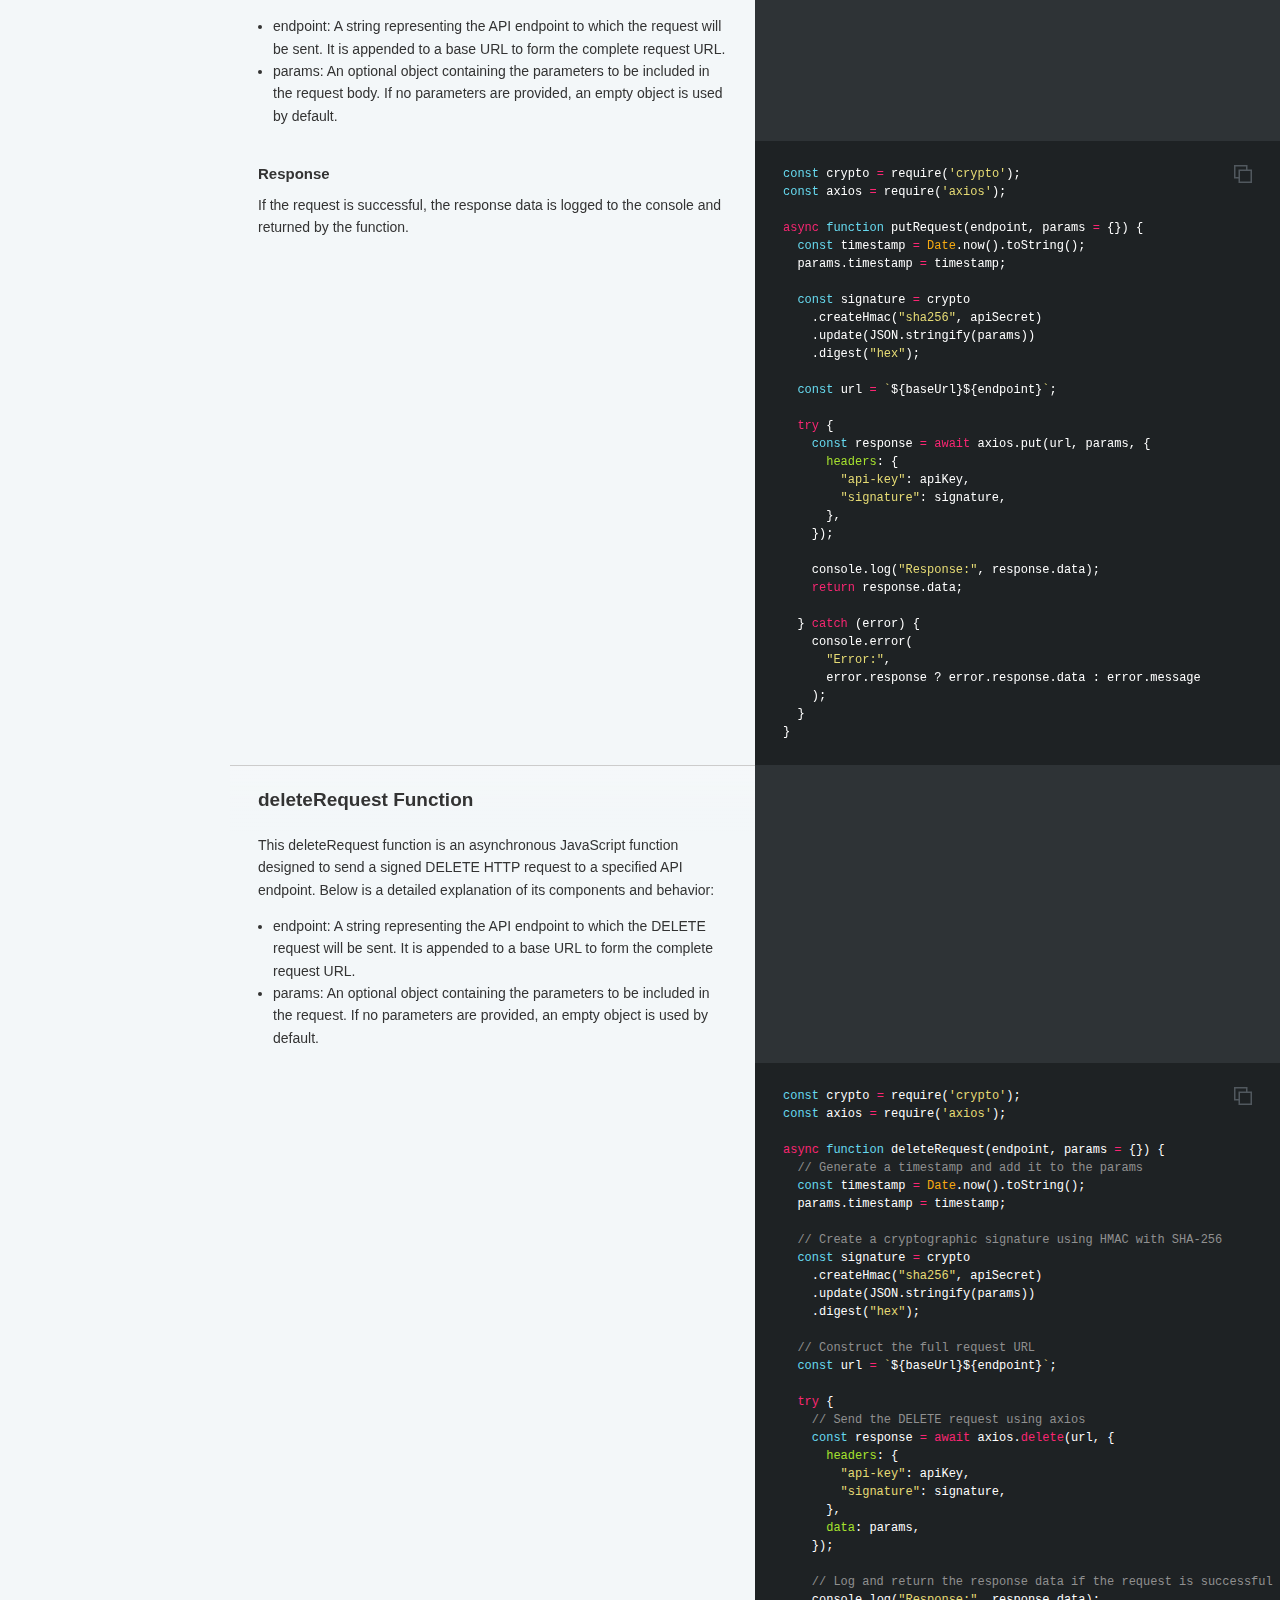
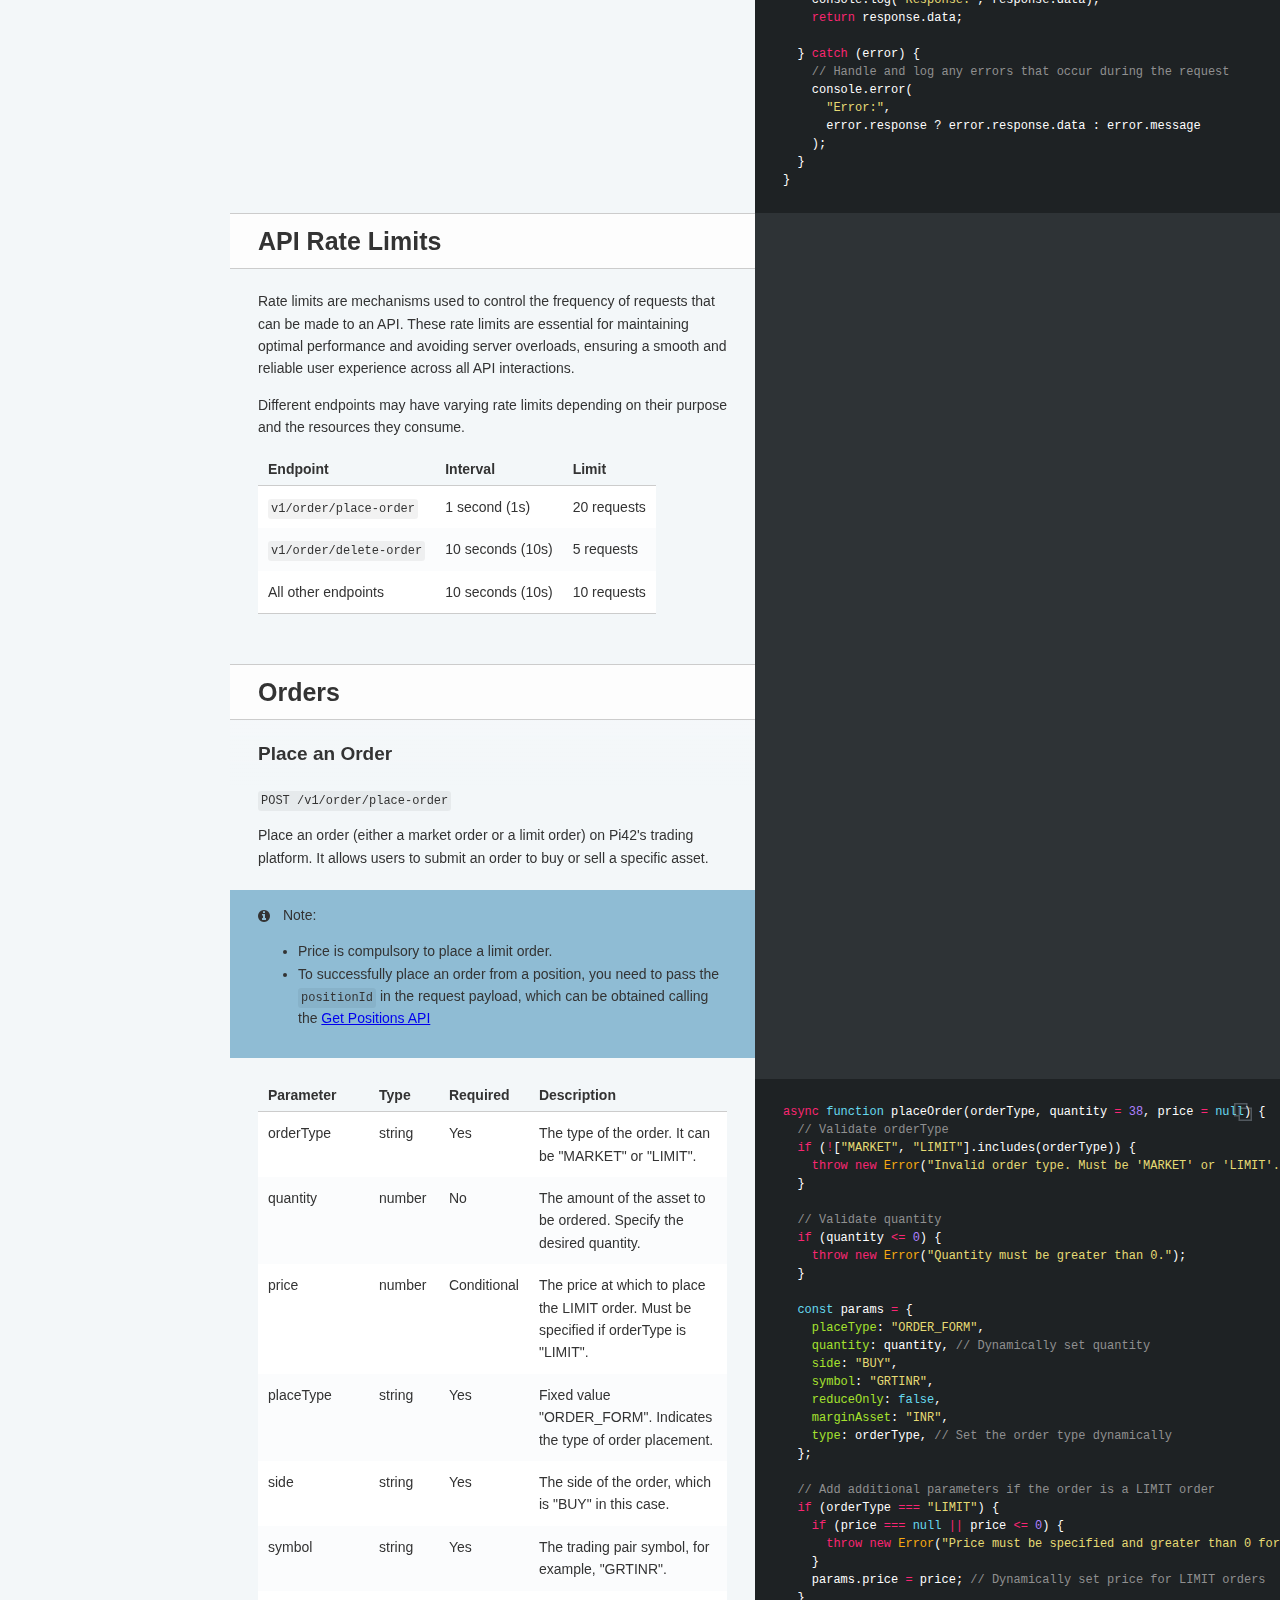
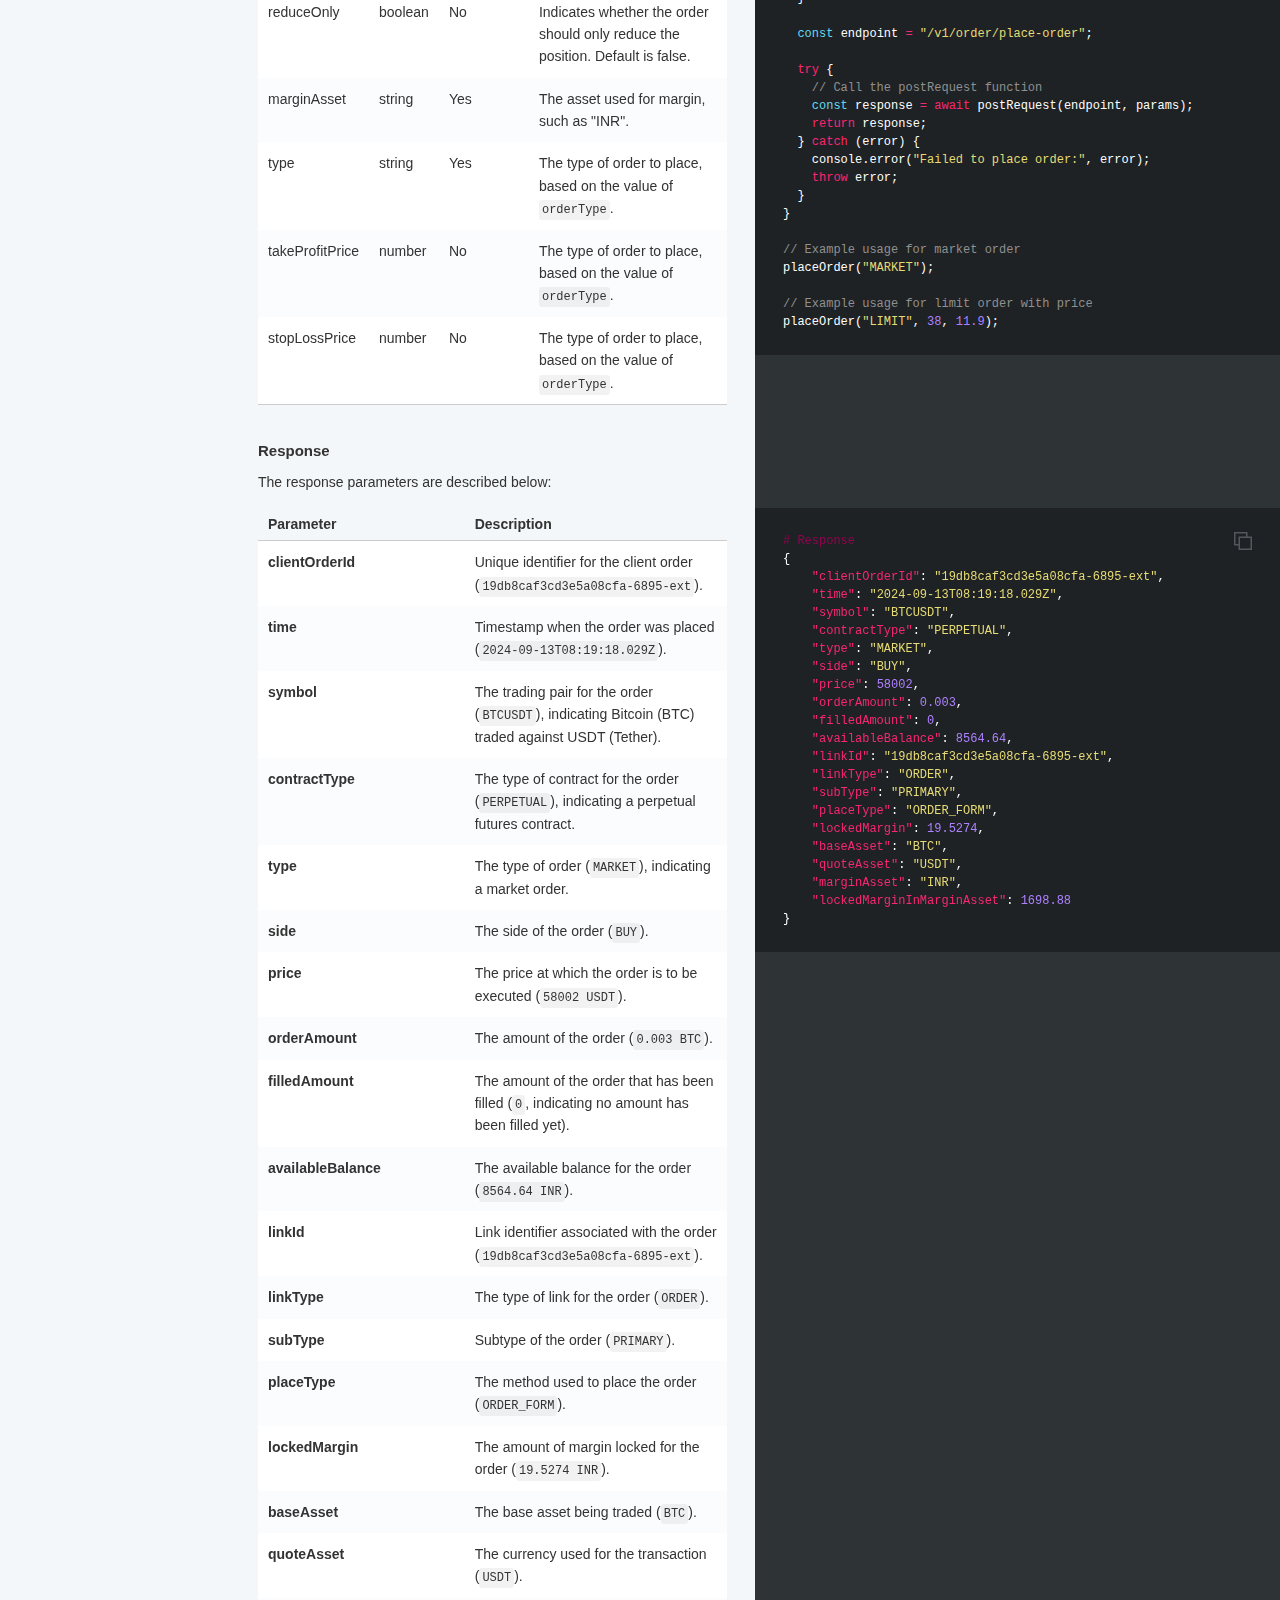
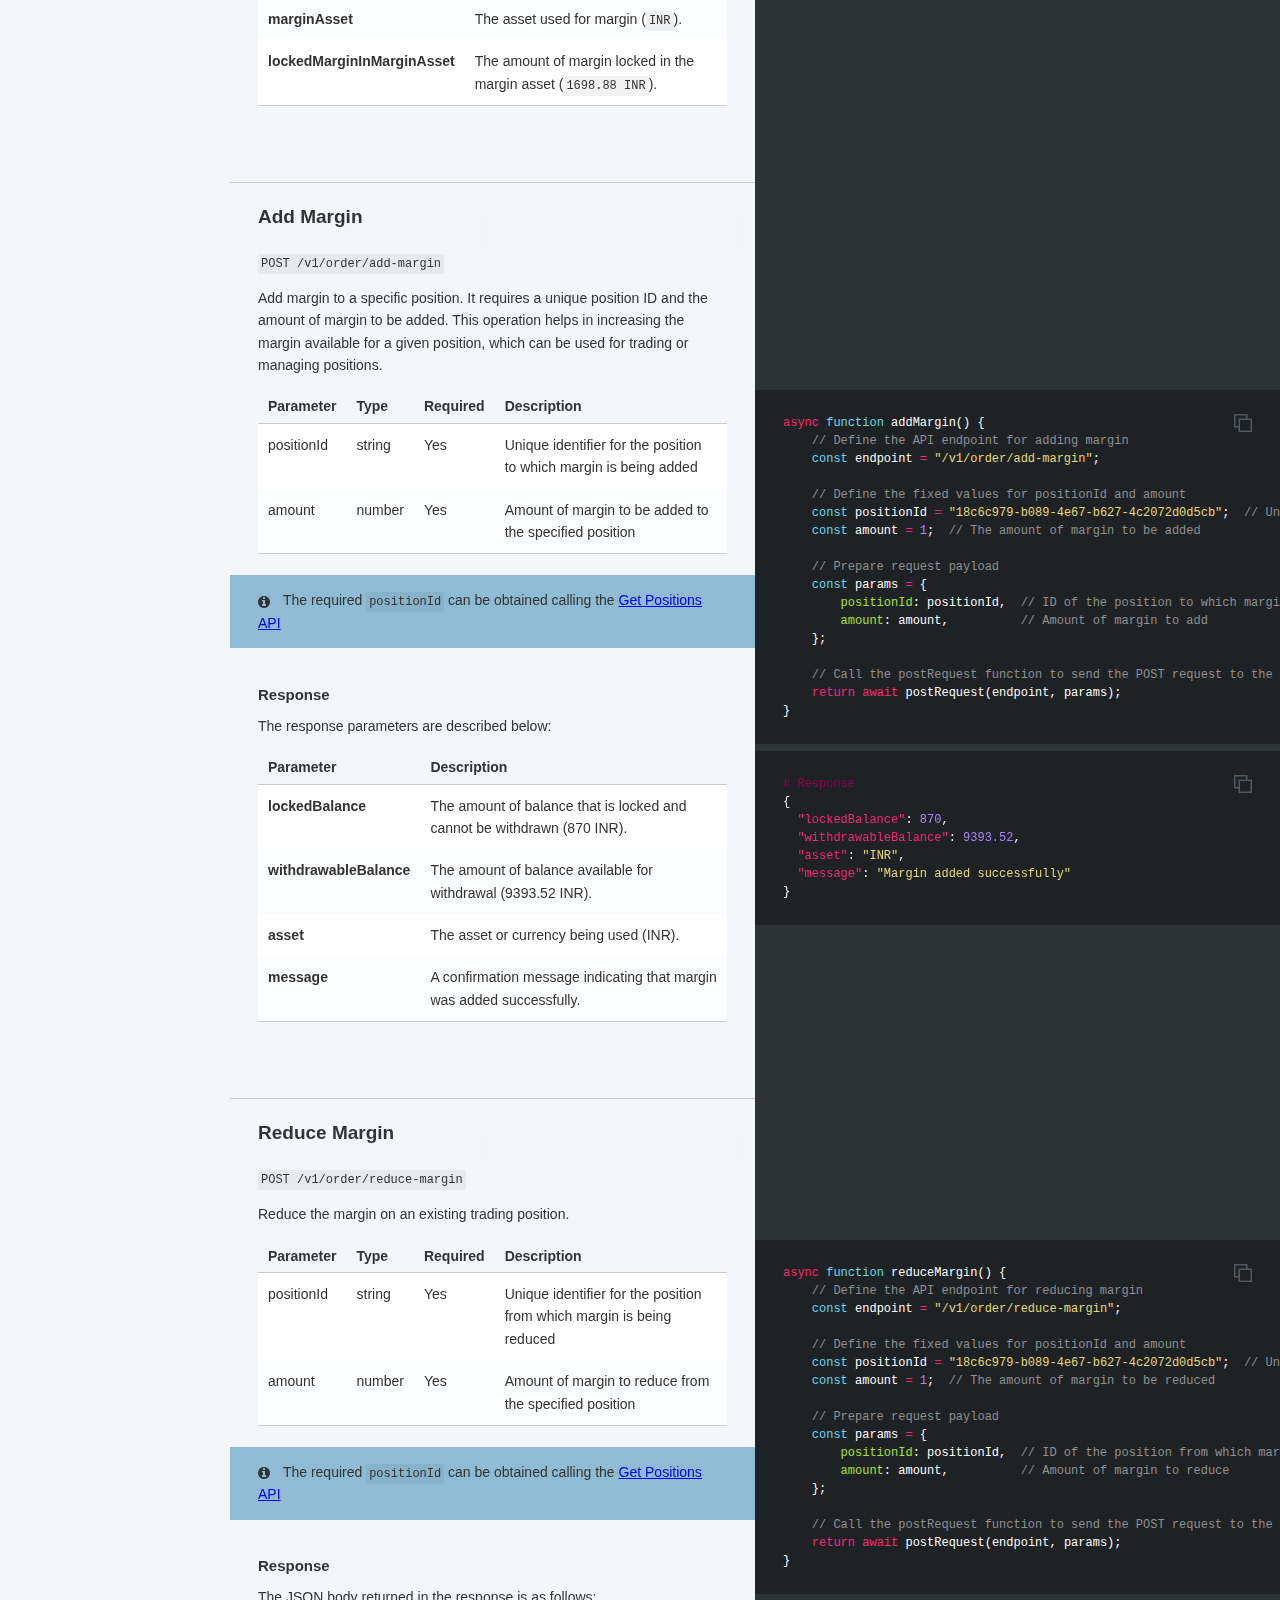
==== commit 0394fbd5: "publish: Merge pull request #2 from LightningNodes/tpsl-updates" ====
--- a/index.html
+++ b/index.html
@@ -472,7 +472,7 @@
 <ul>
   <li>Create a new api-key <code>(POST /v1/retail/create-api-key)</code></li>
   <li>Get all api-keys for user <code>(GET /v1/retail/all-api-keys)</code></li>
-  <li>Delete api-key for user <code>(DELETE /retail/delete-api-key)</code></li>
+  <li>Delete api-key for user <code>(DELETE /v1/retail/delete-api-key)</code></li>
   <li>Update api-key trading permissions <code>(POST /v1/retail/update-api-key-permissions)</code></li>
   <li>Whitelist IPs for api-key <code>(POST /v1/retail/add-allowed-ips)</code></li>
   <li>Remove whitelisted IPs for api-key <code>(POST /v1/retail/remove-allowed-ips)</code></li>
@@ -1172,6 +1172,18 @@
       <td>type</td>
       <td>string</td>
       <td>Yes</td>
+      <td>The type of order to place, based on the value of <code>orderType</code>.</td>
+    </tr>
+        <tr>
+      <td>takeProfitPrice</td>
+      <td>number</td>
+      <td>No</td>
+      <td>The type of order to place, based on the value of <code>orderType</code>.</td>
+    </tr>
+        <tr>
+      <td>stopLossPrice</td>
+      <td>number</td>
+      <td>No</td>
       <td>The type of order to place, based on the value of <code>orderType</code>.</td>
     </tr>
   </tbody>
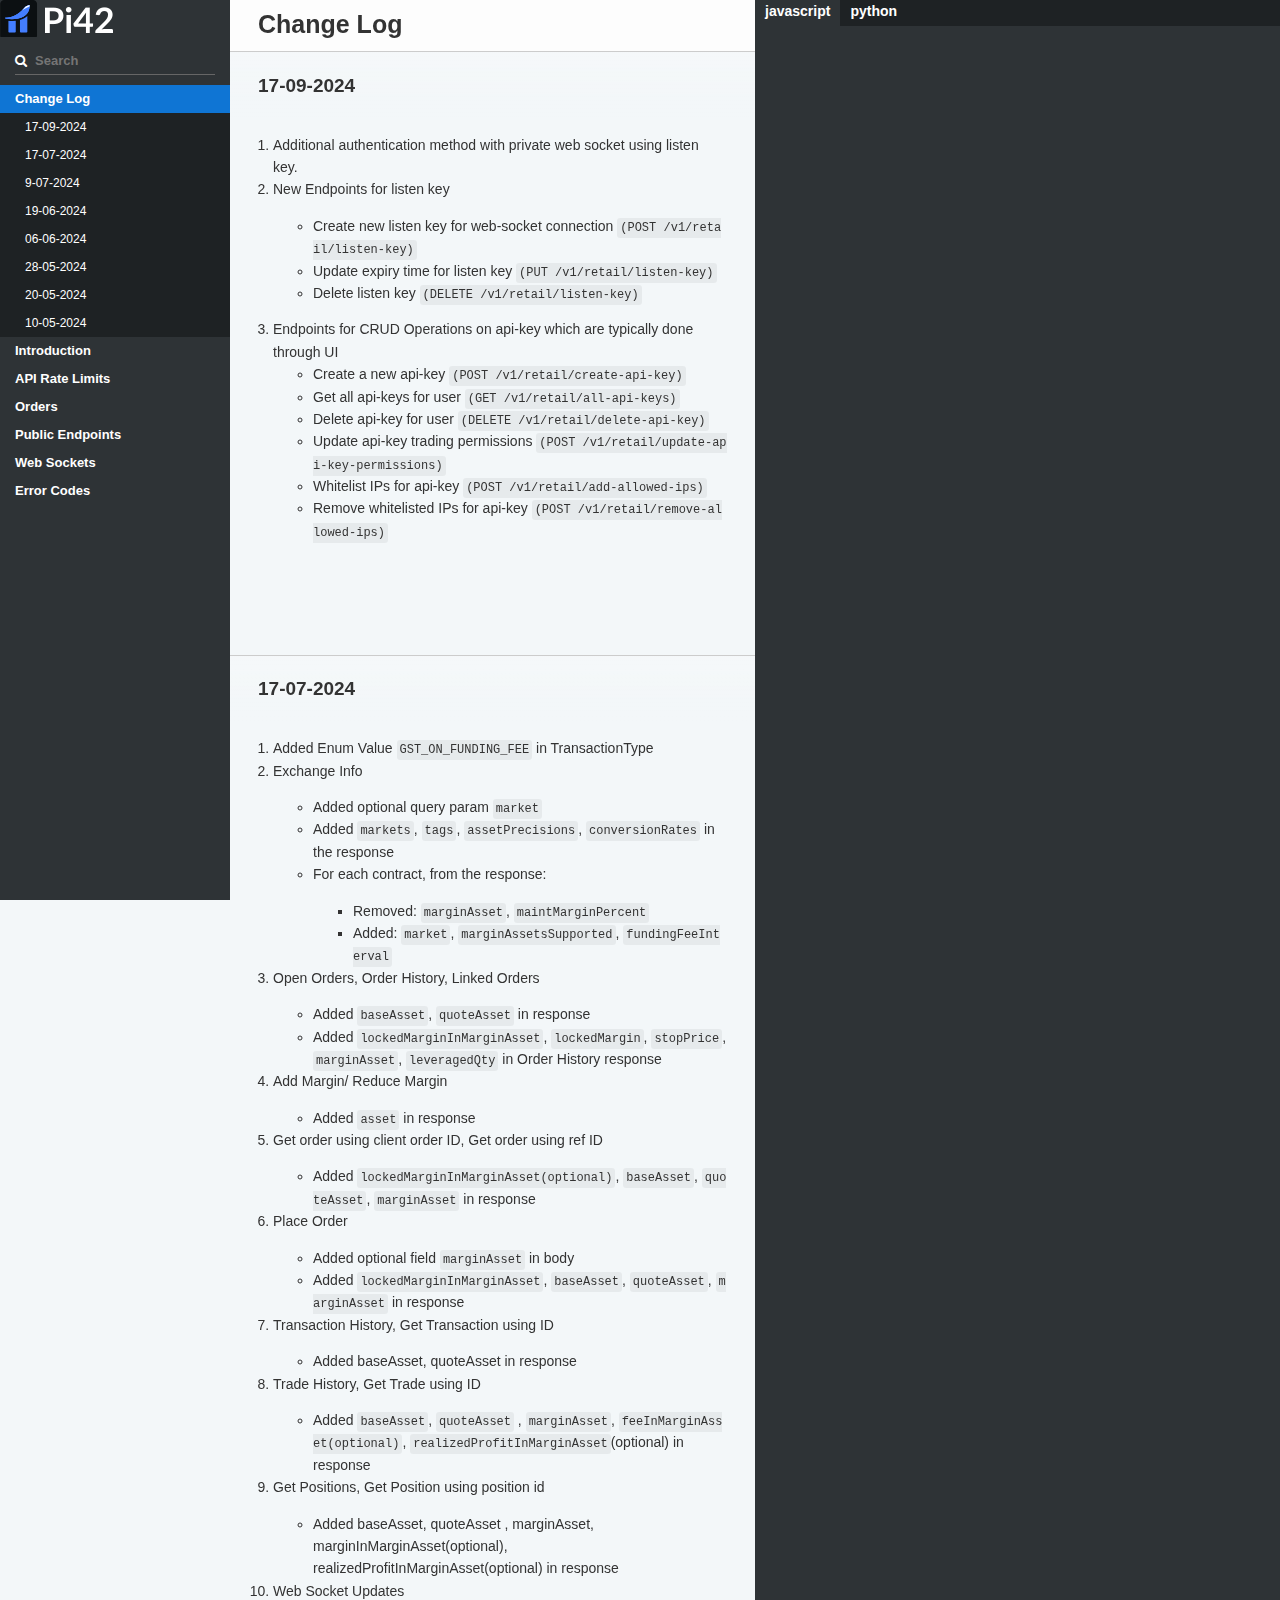
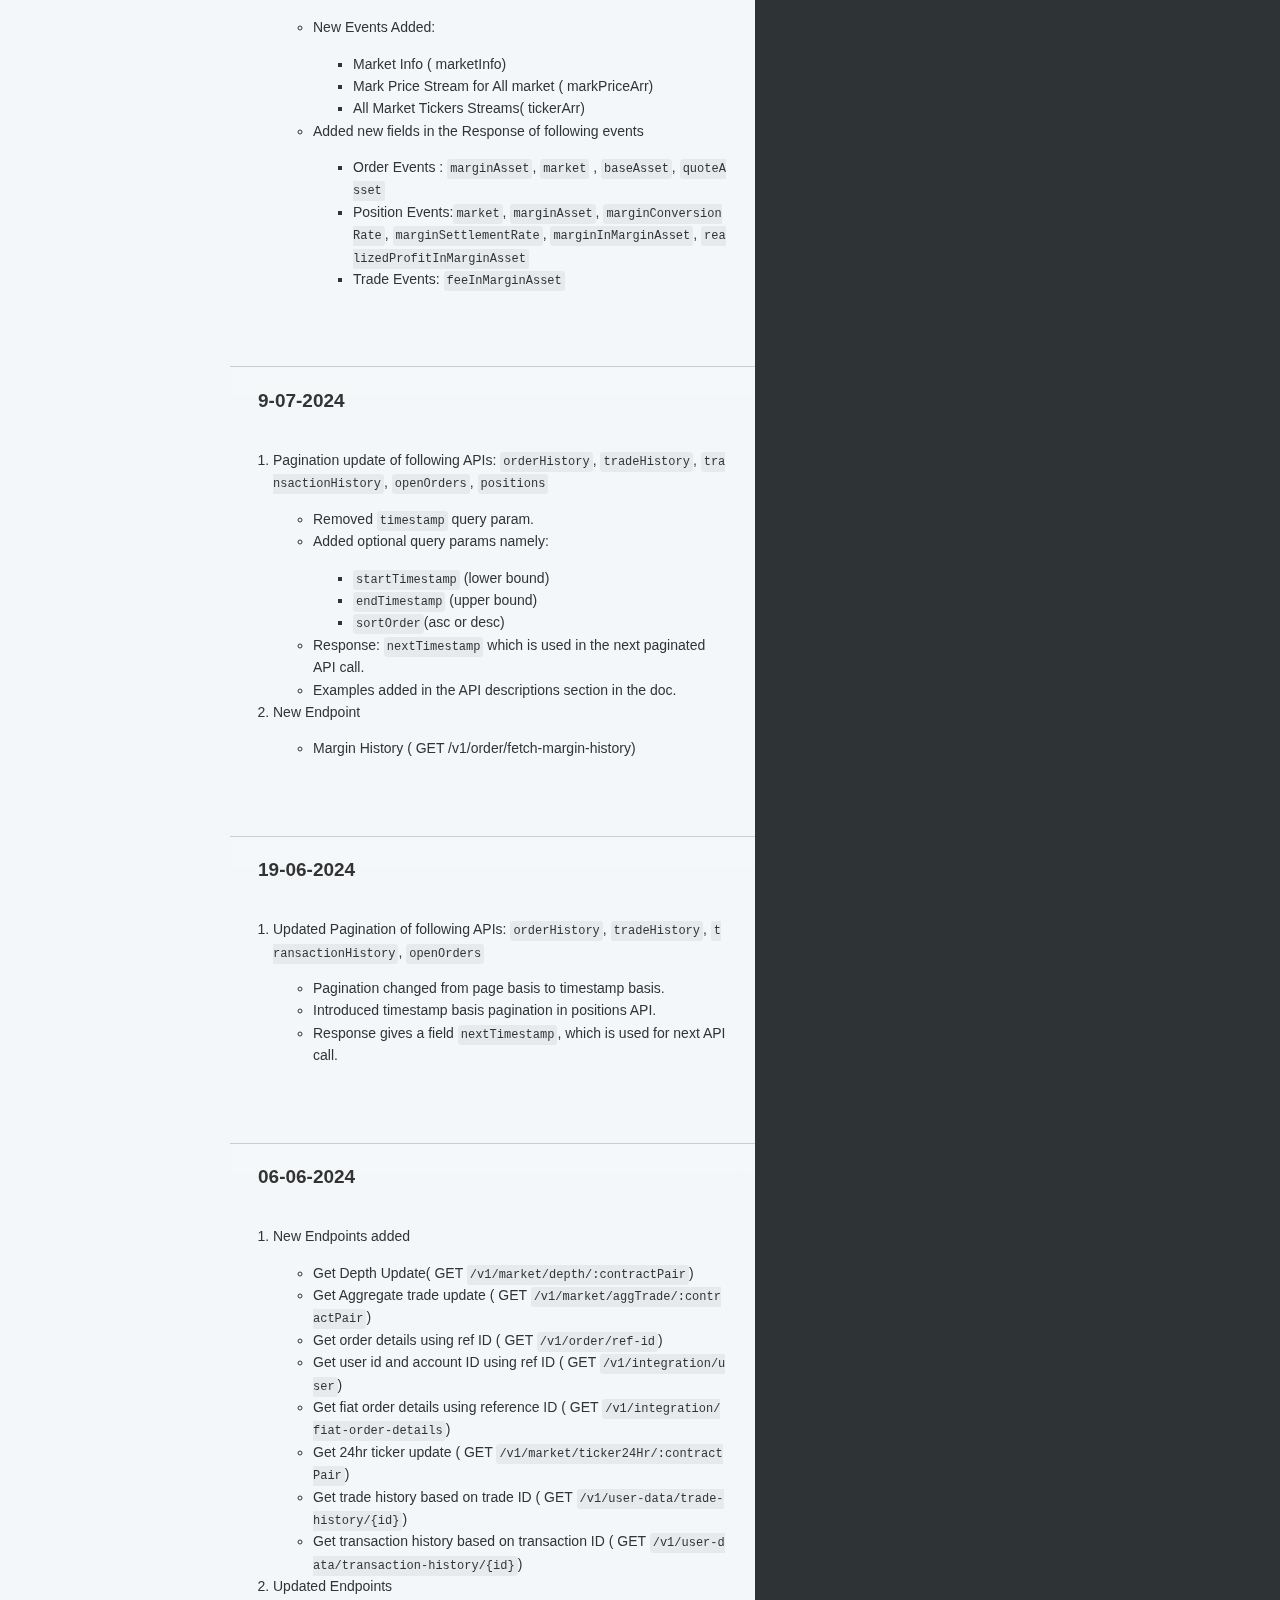
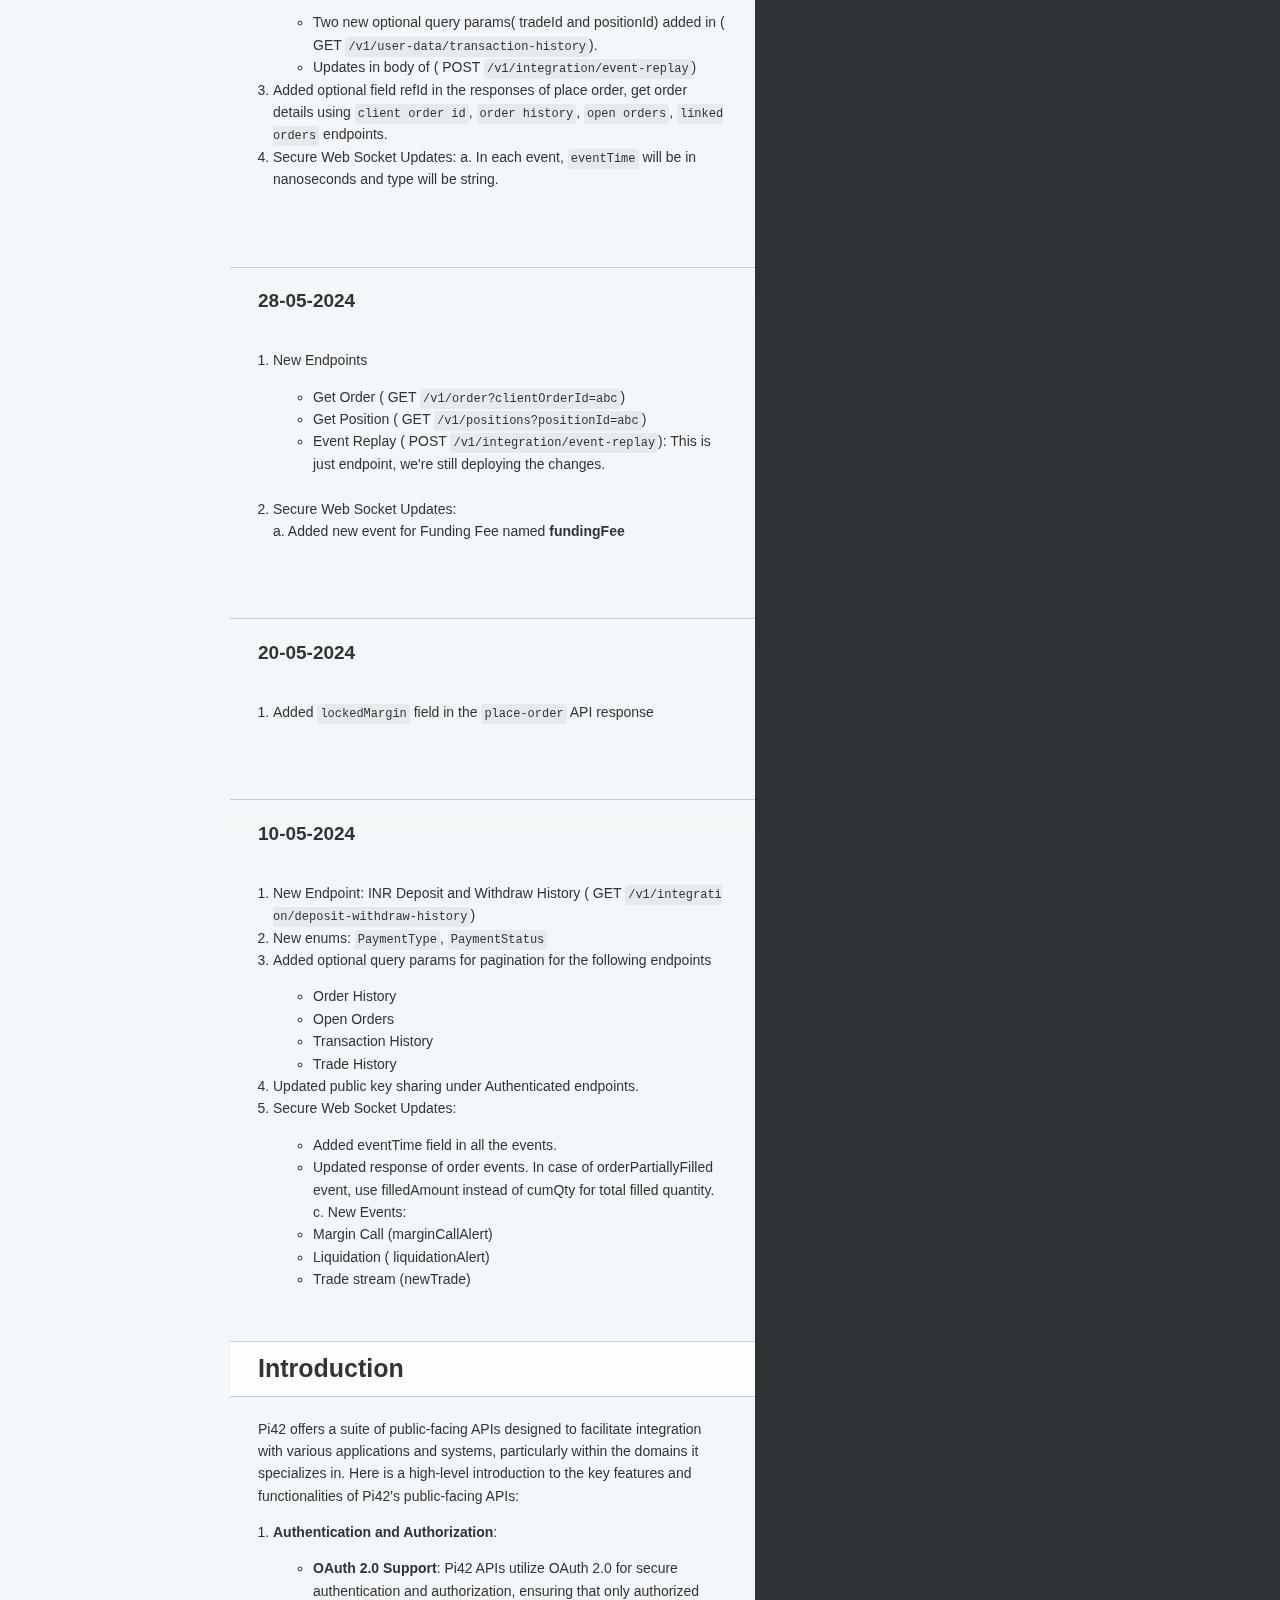
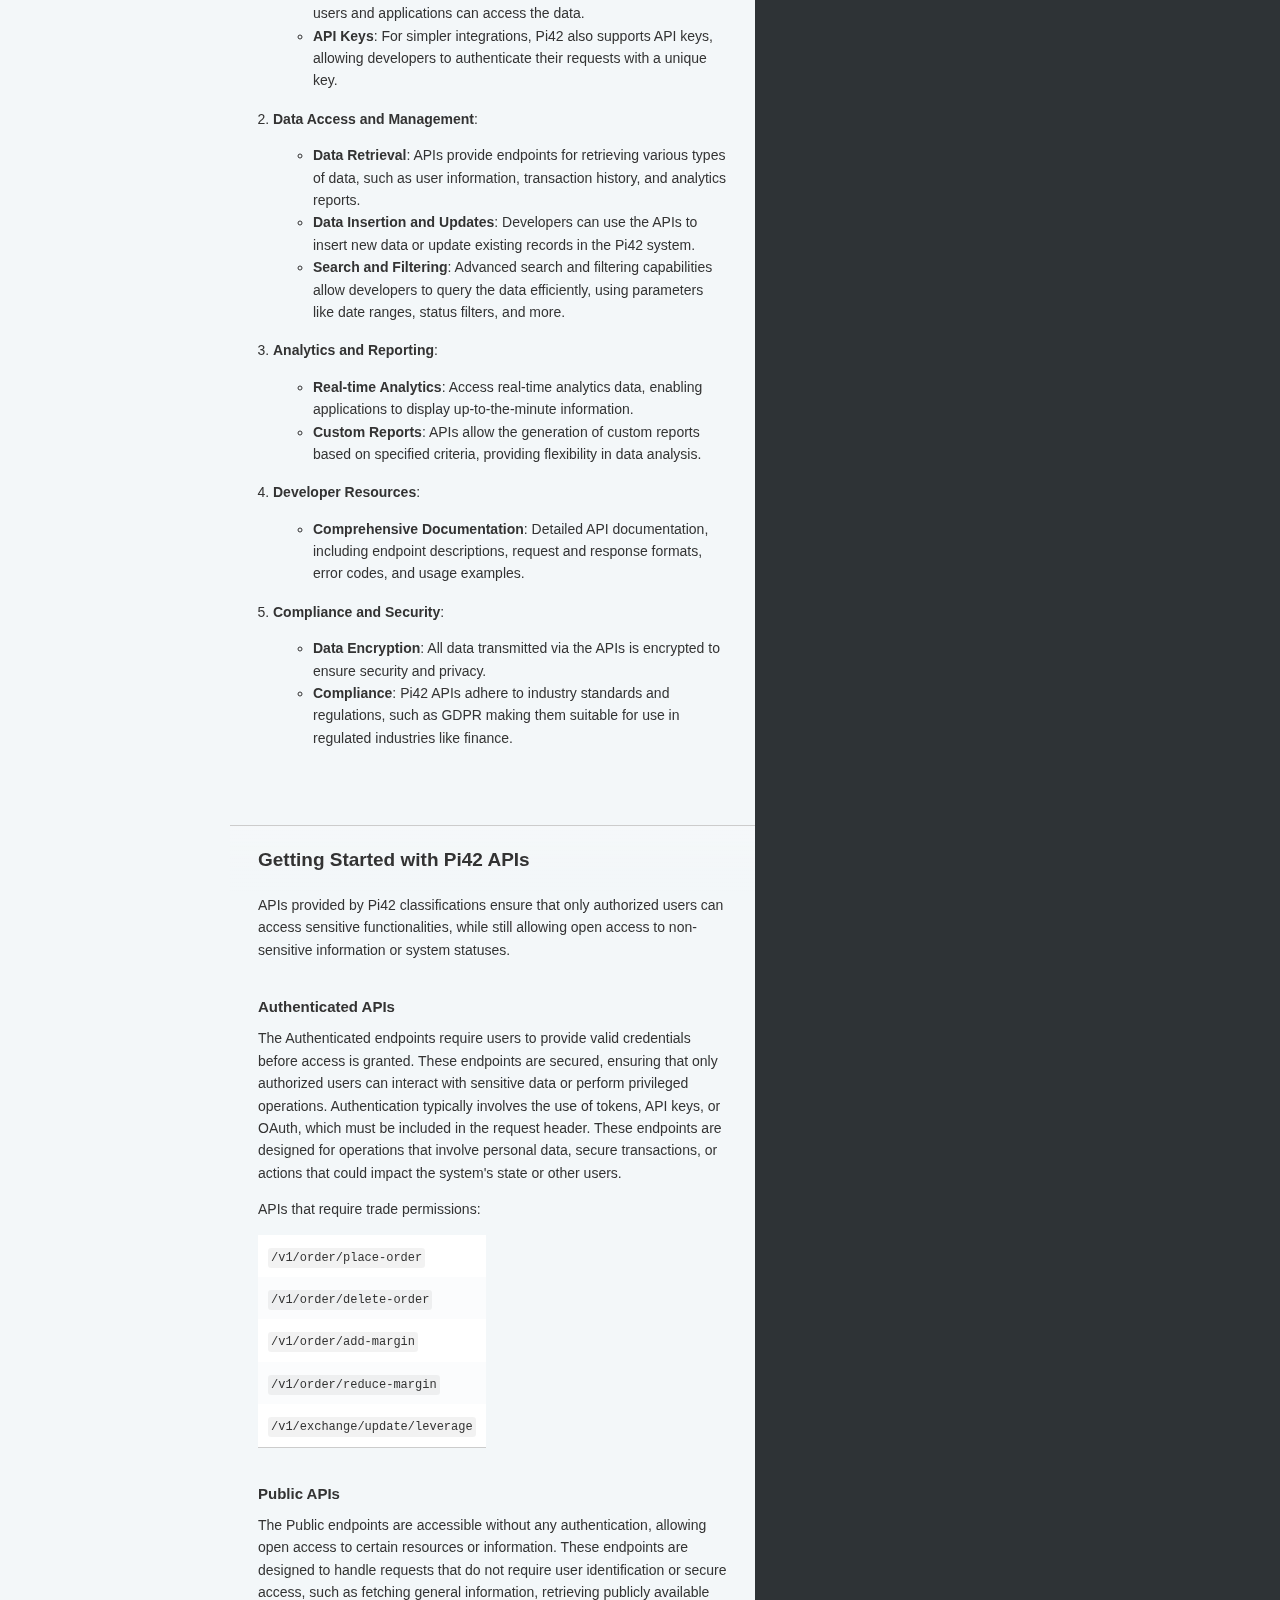
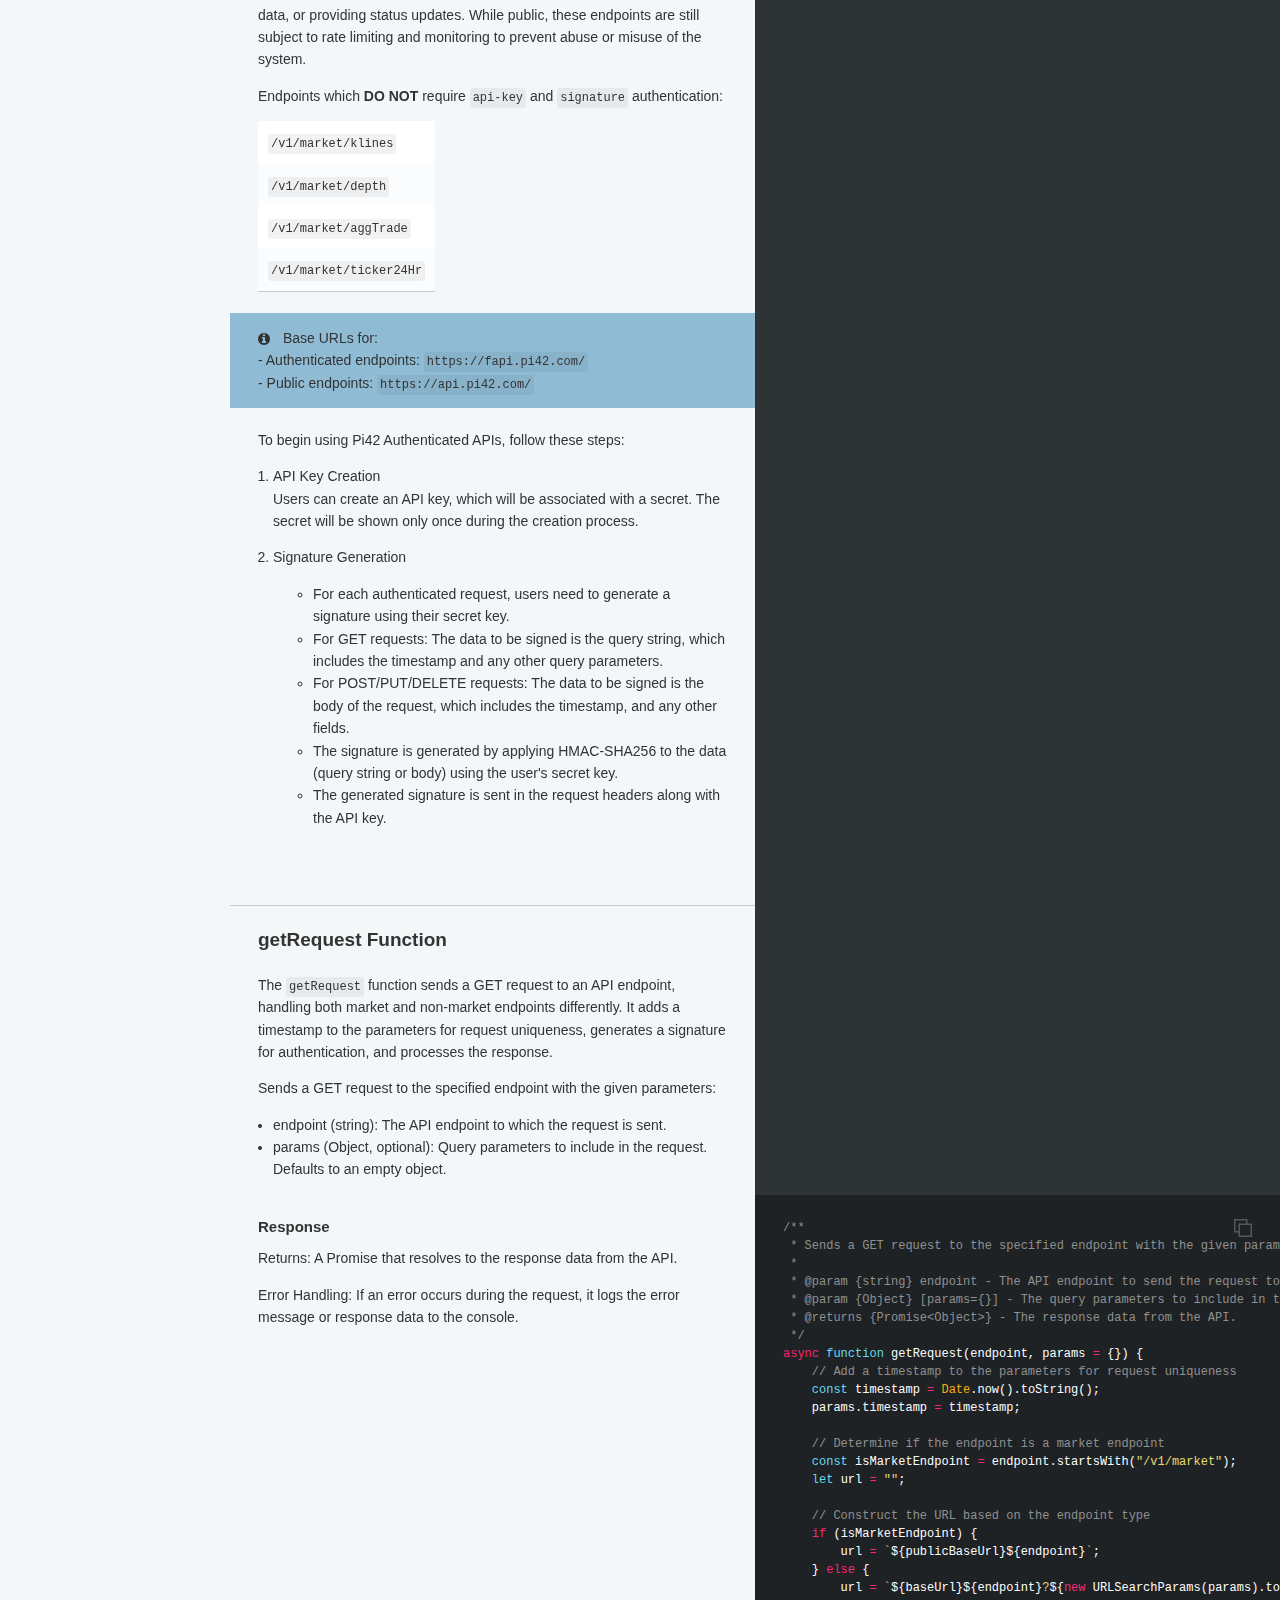
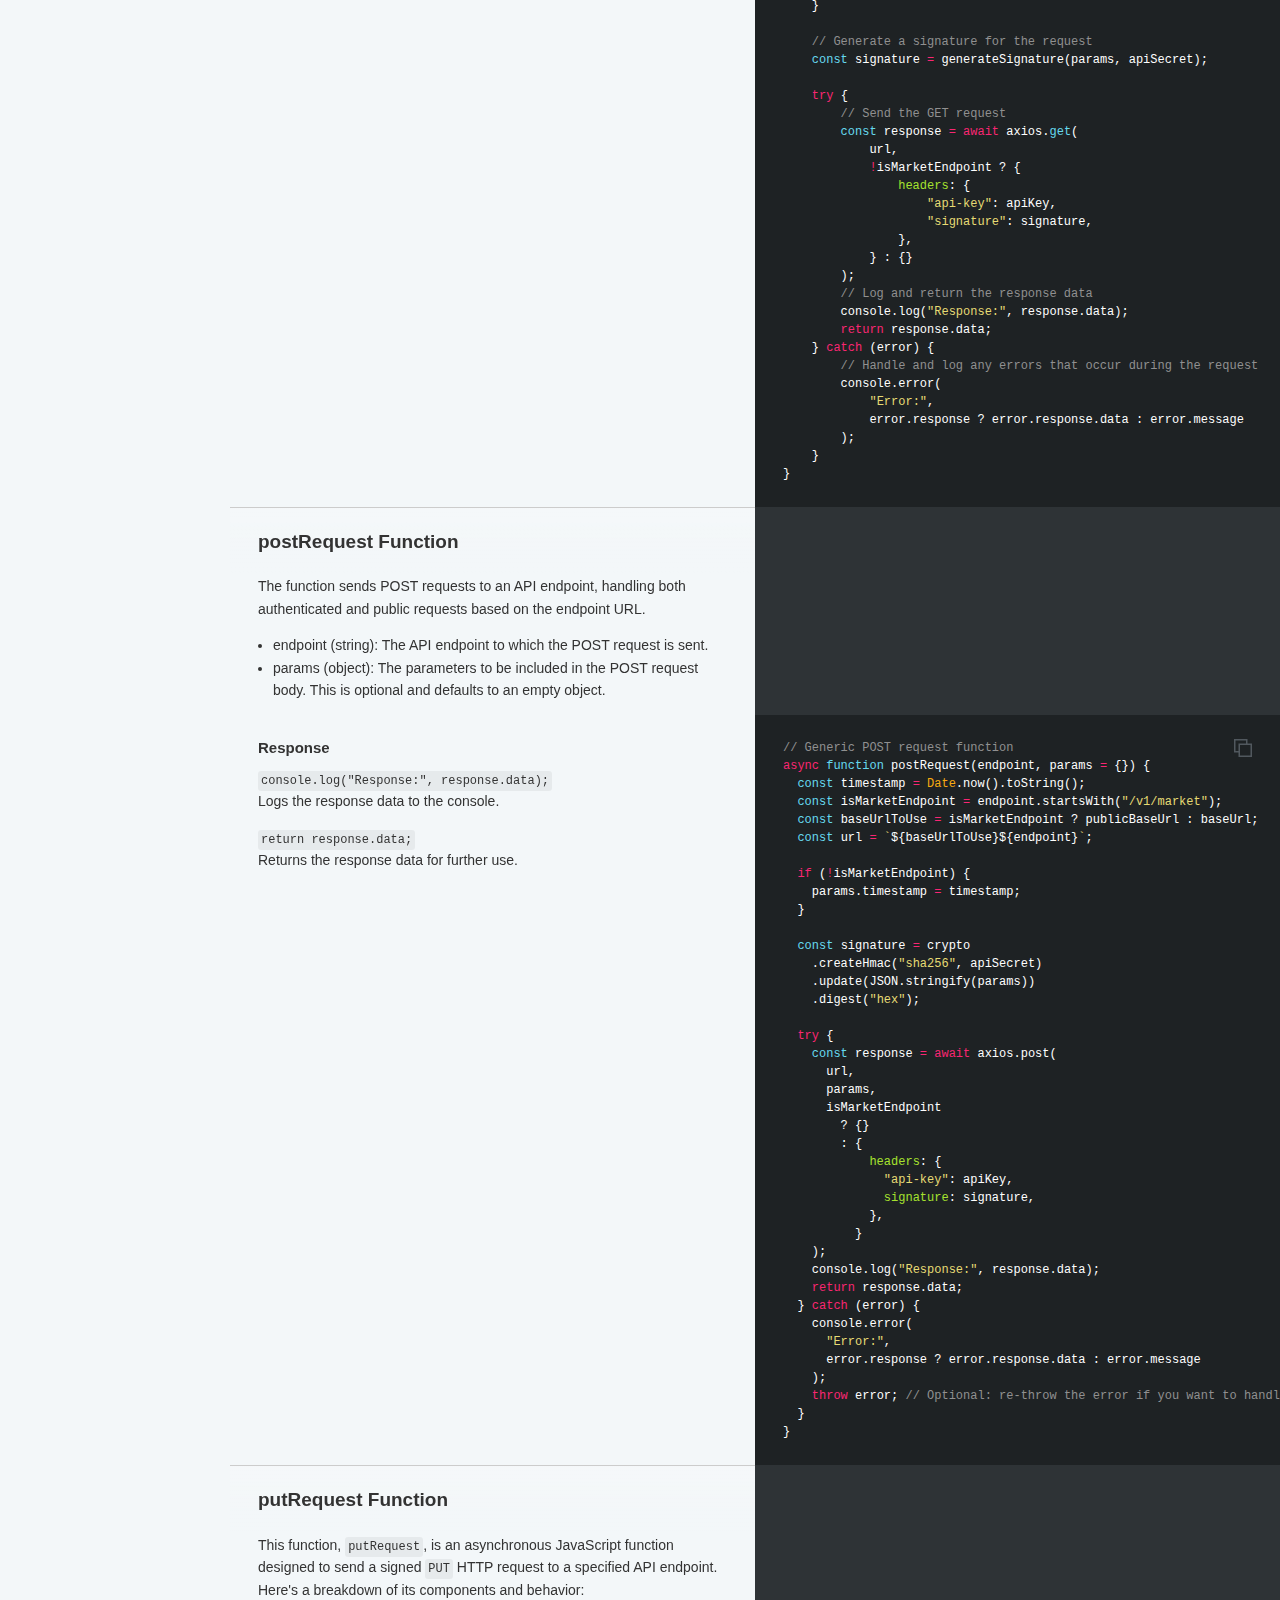
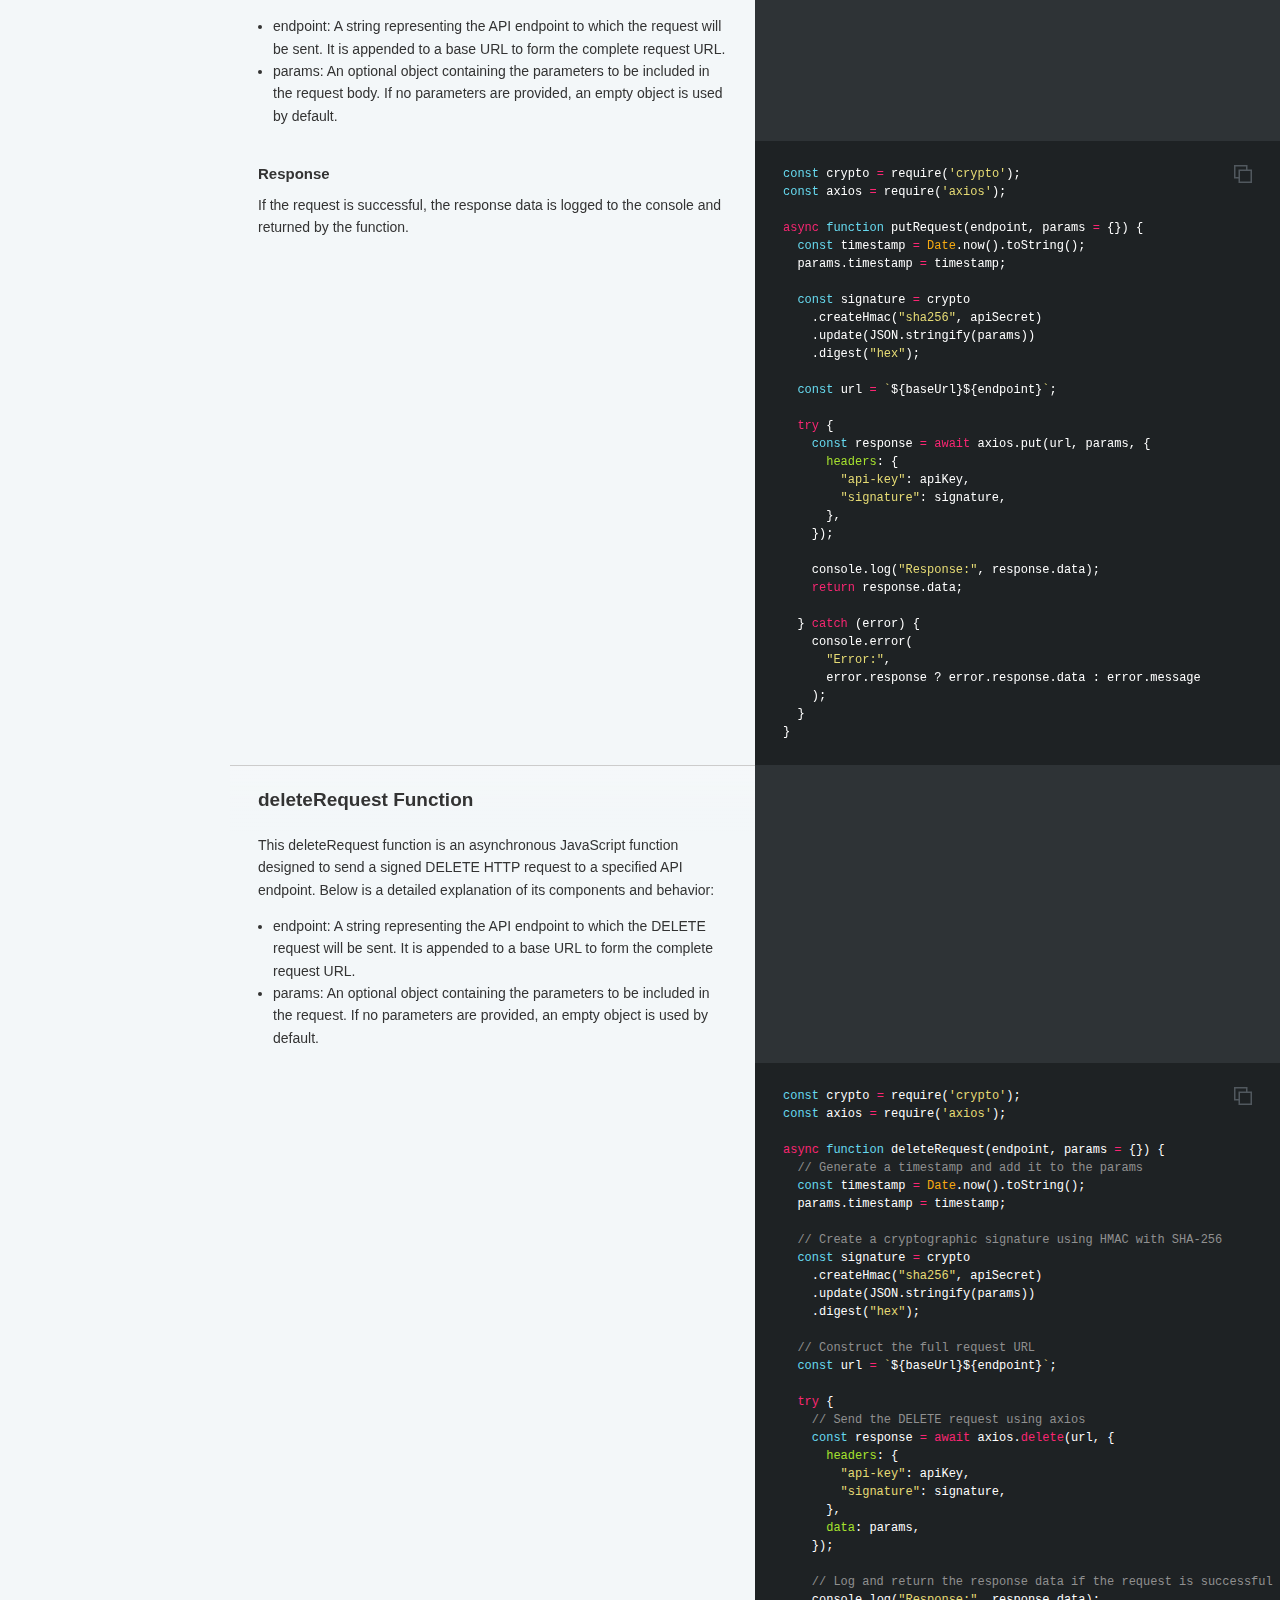
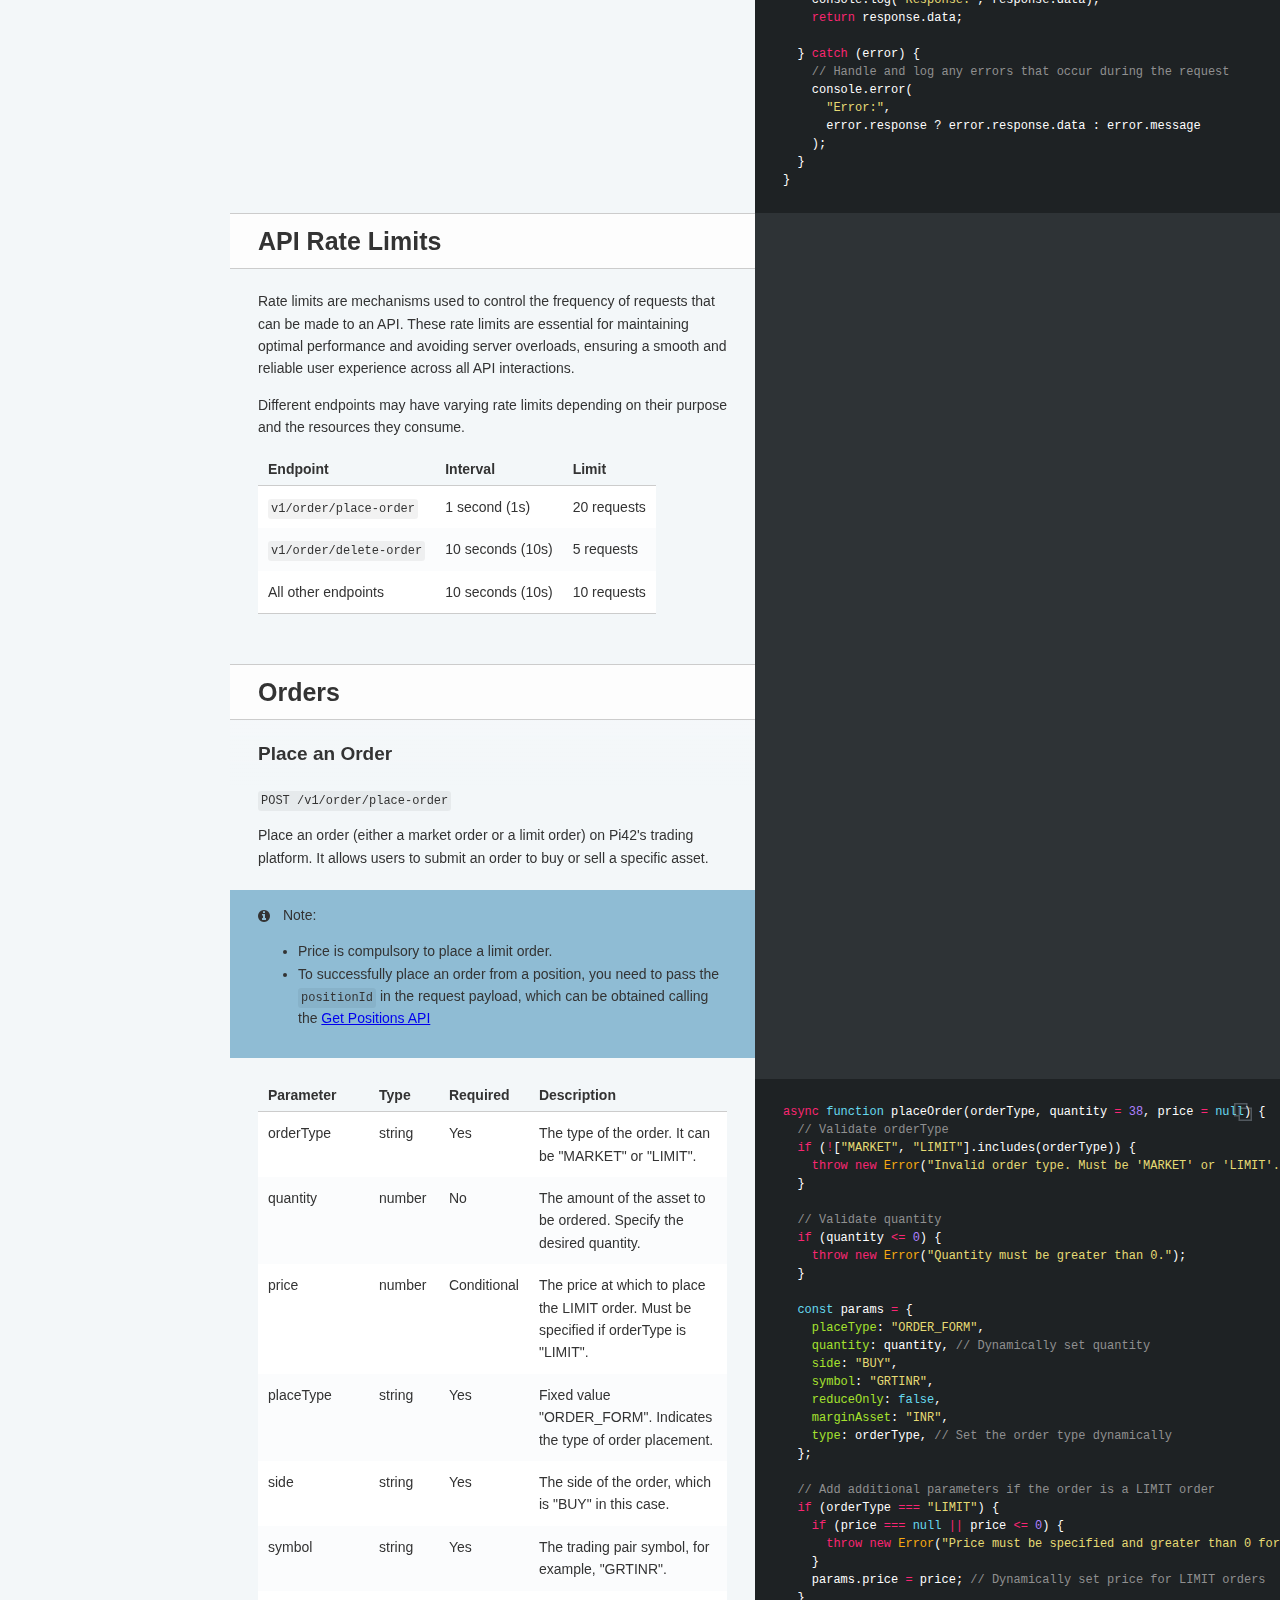
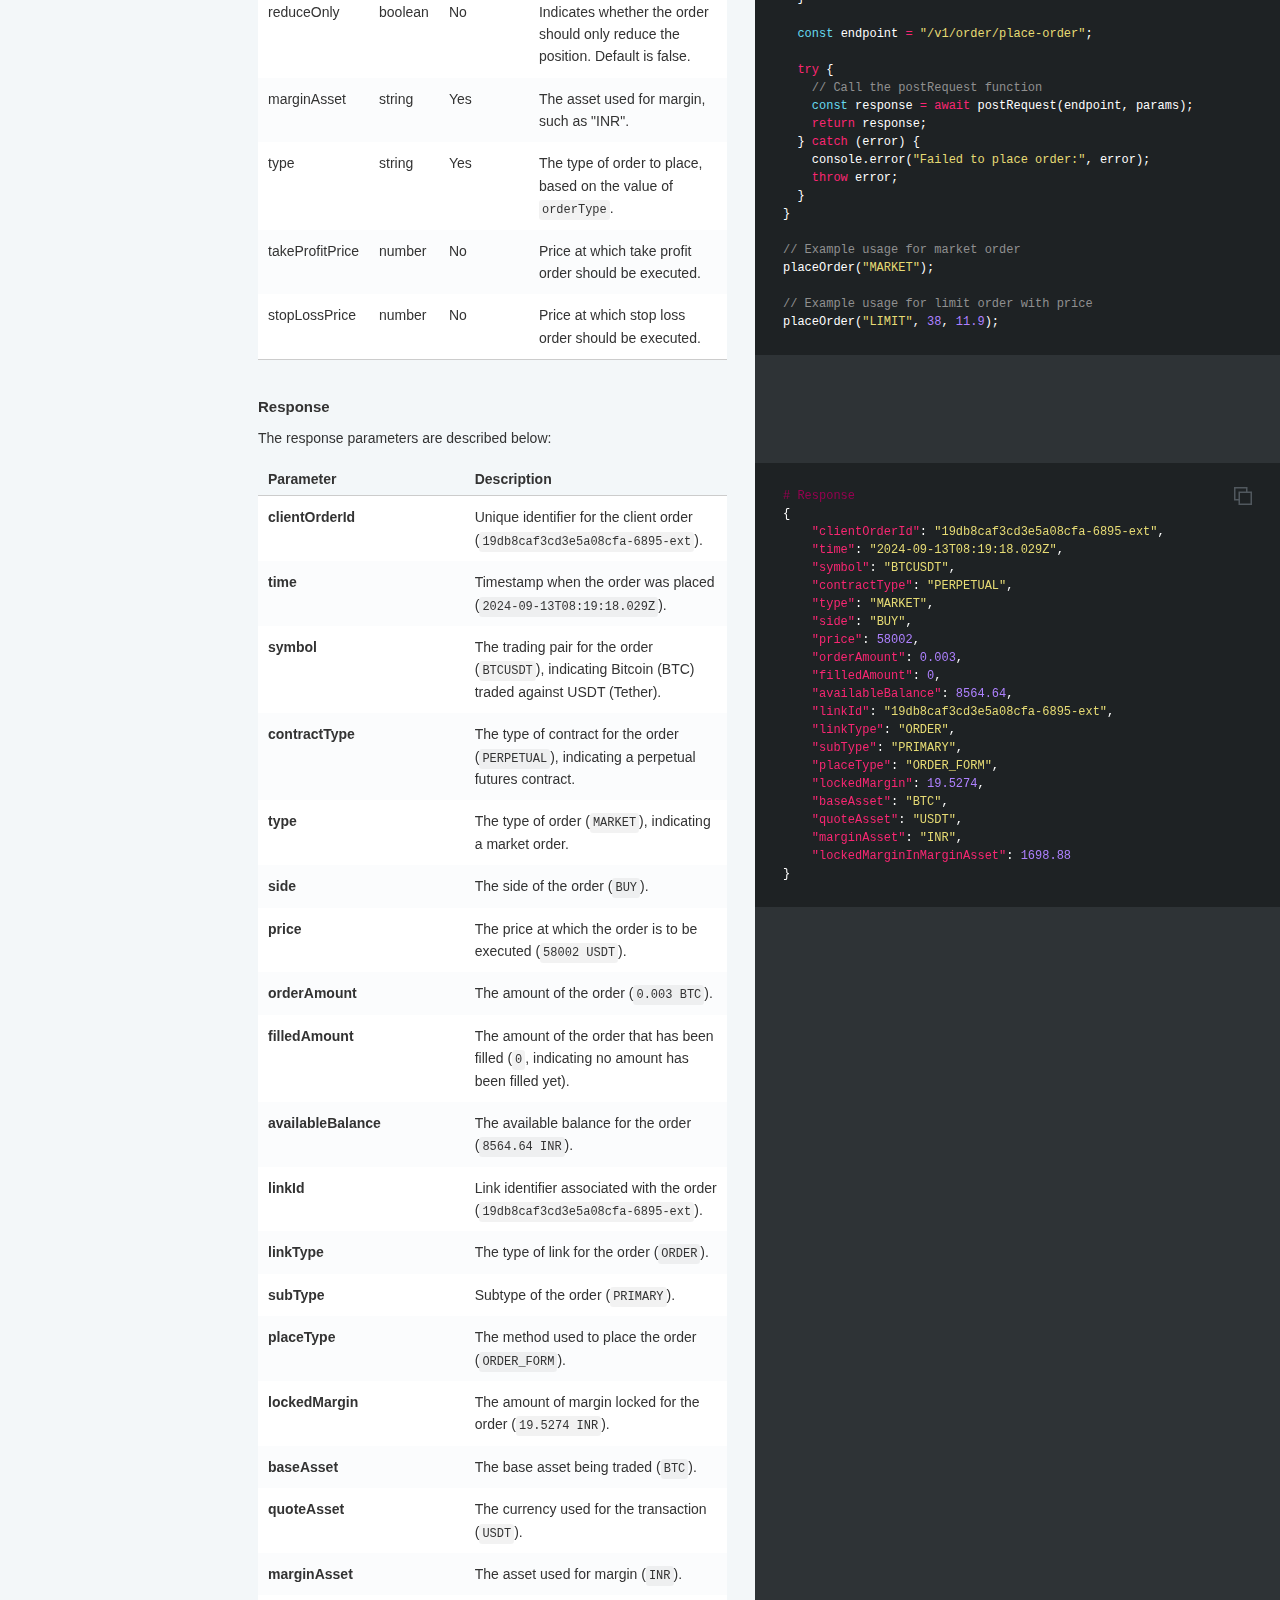
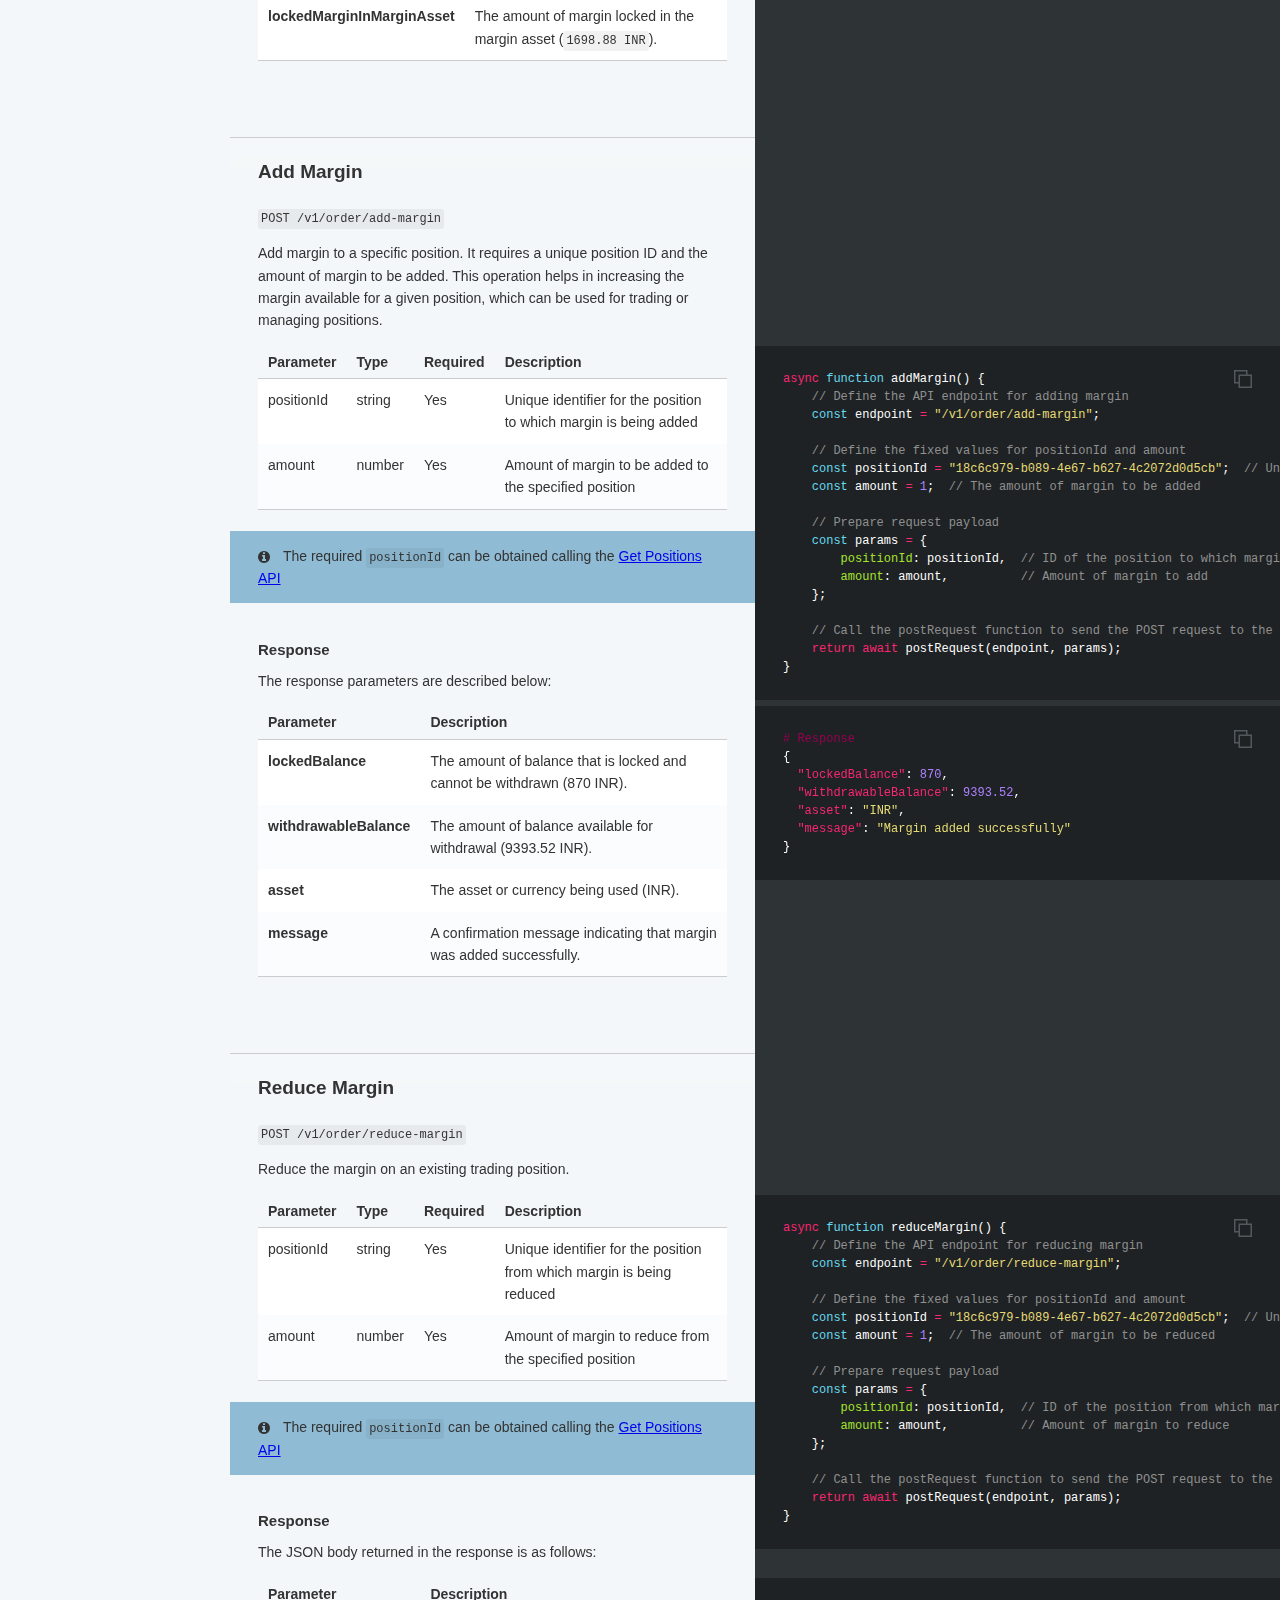
==== commit f6fda0cd: "publish: Take profit, stop loss changes" ====
--- a/index.html
+++ b/index.html
@@ -1178,13 +1178,13 @@
       <td>takeProfitPrice</td>
       <td>number</td>
       <td>No</td>
-      <td>The type of order to place, based on the value of <code>orderType</code>.</td>
+      <td>Price at which take profit order should be executed.</td>
     </tr>
         <tr>
       <td>stopLossPrice</td>
       <td>number</td>
       <td>No</td>
-      <td>The type of order to place, based on the value of <code>orderType</code>.</td>
+      <td>Price at which stop loss order should be executed.</td>
     </tr>
   </tbody>
 </table>
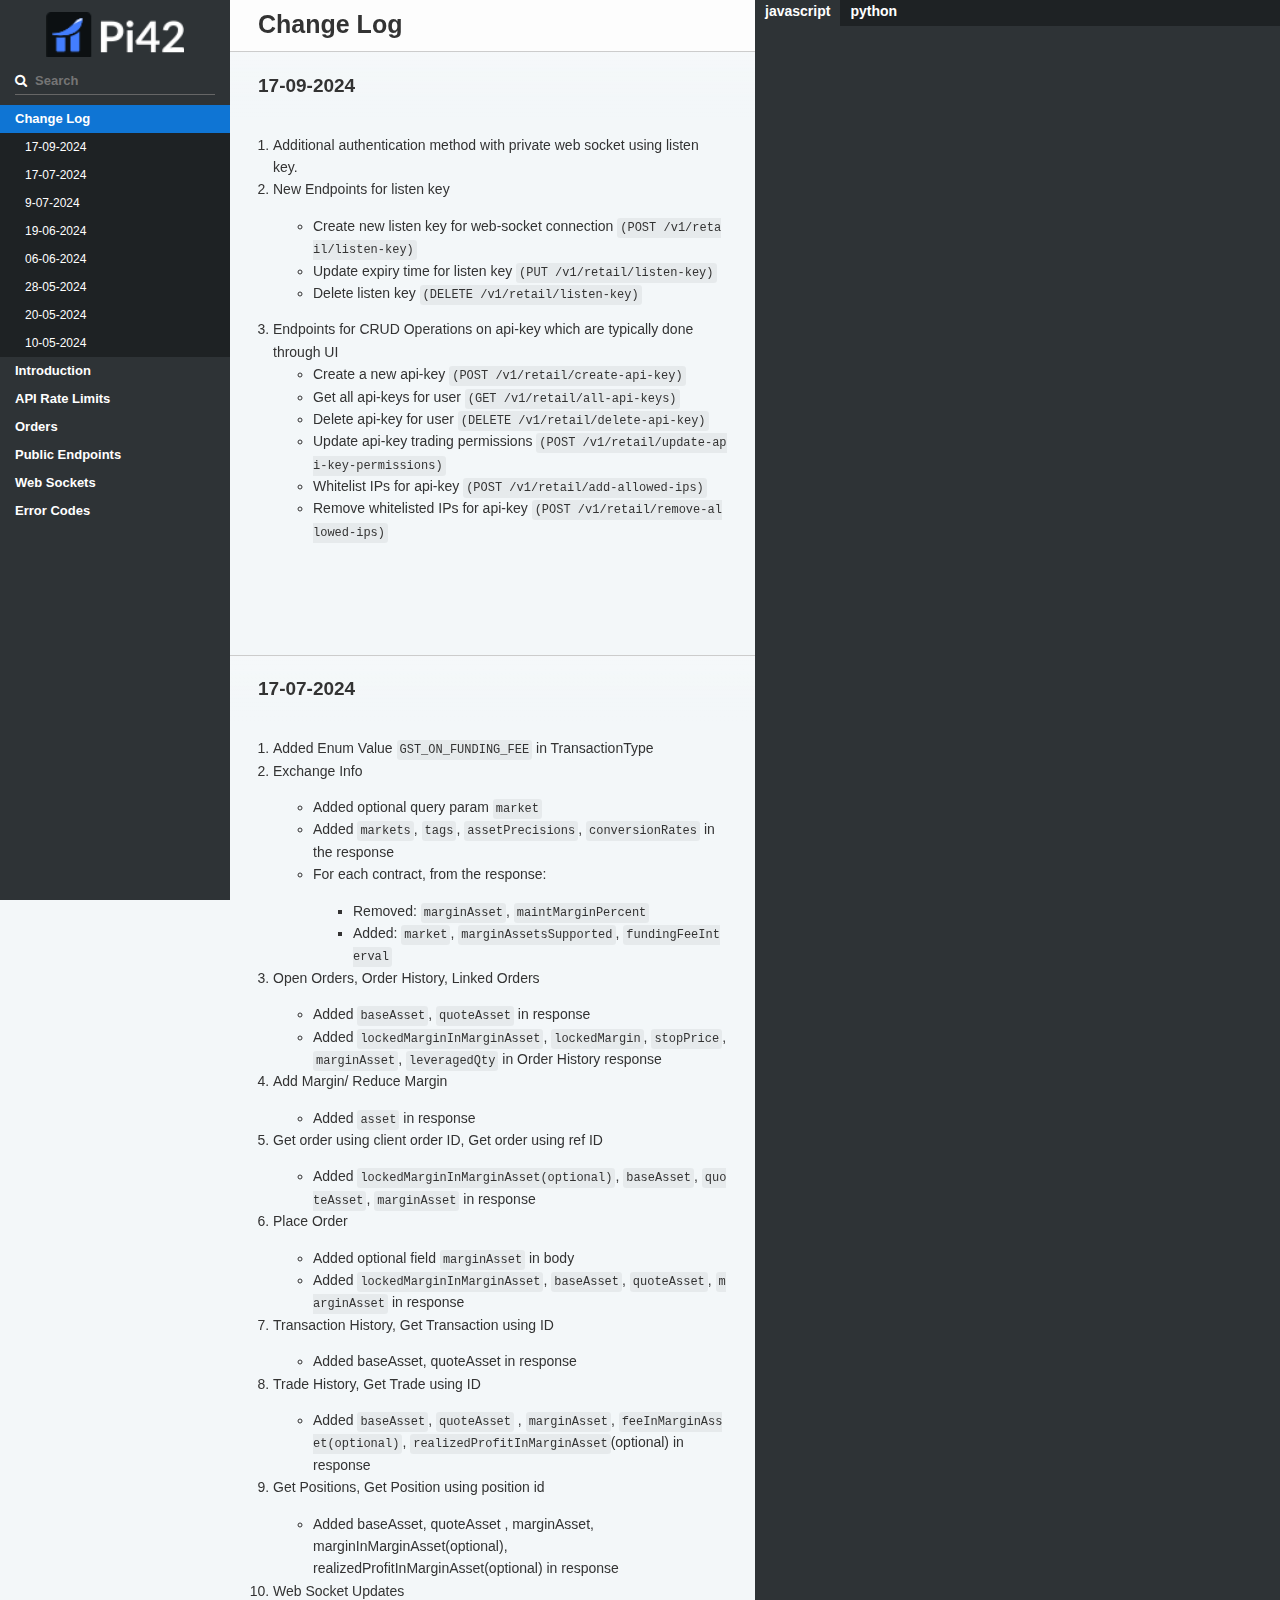
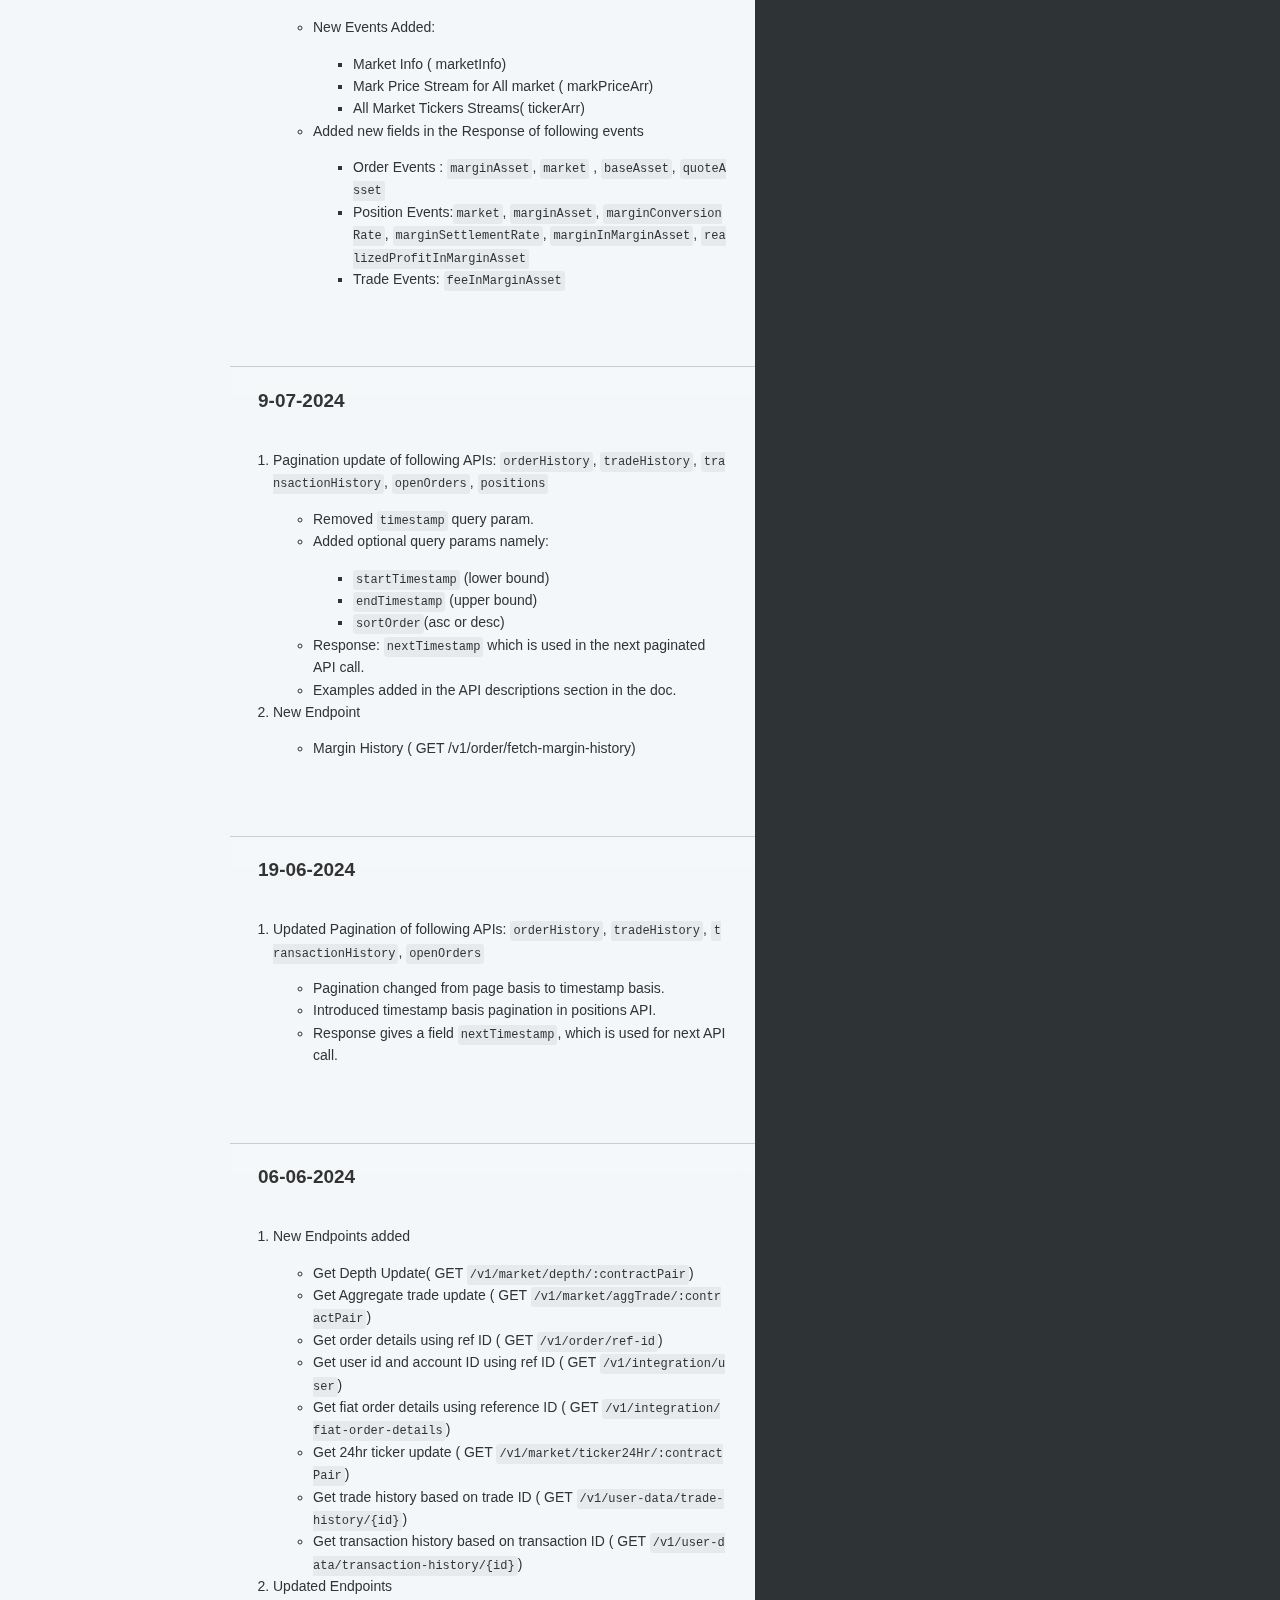
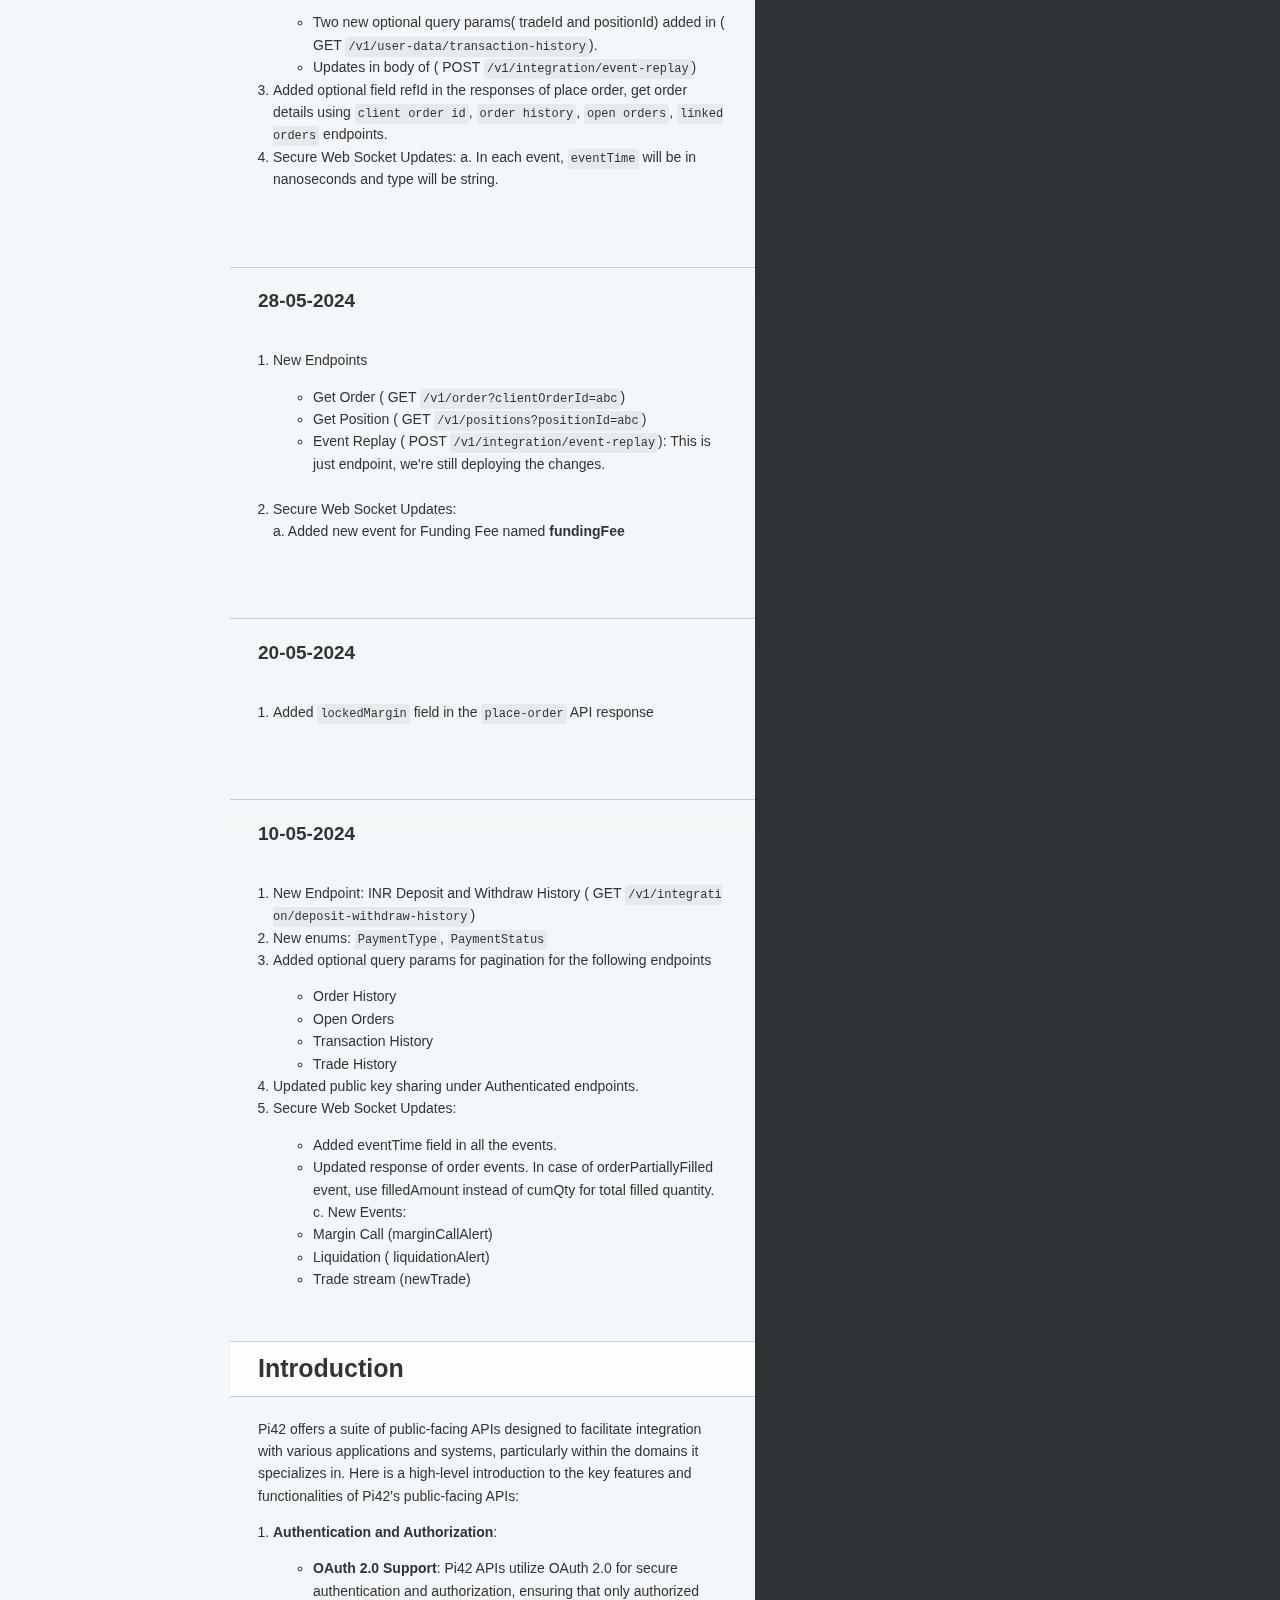
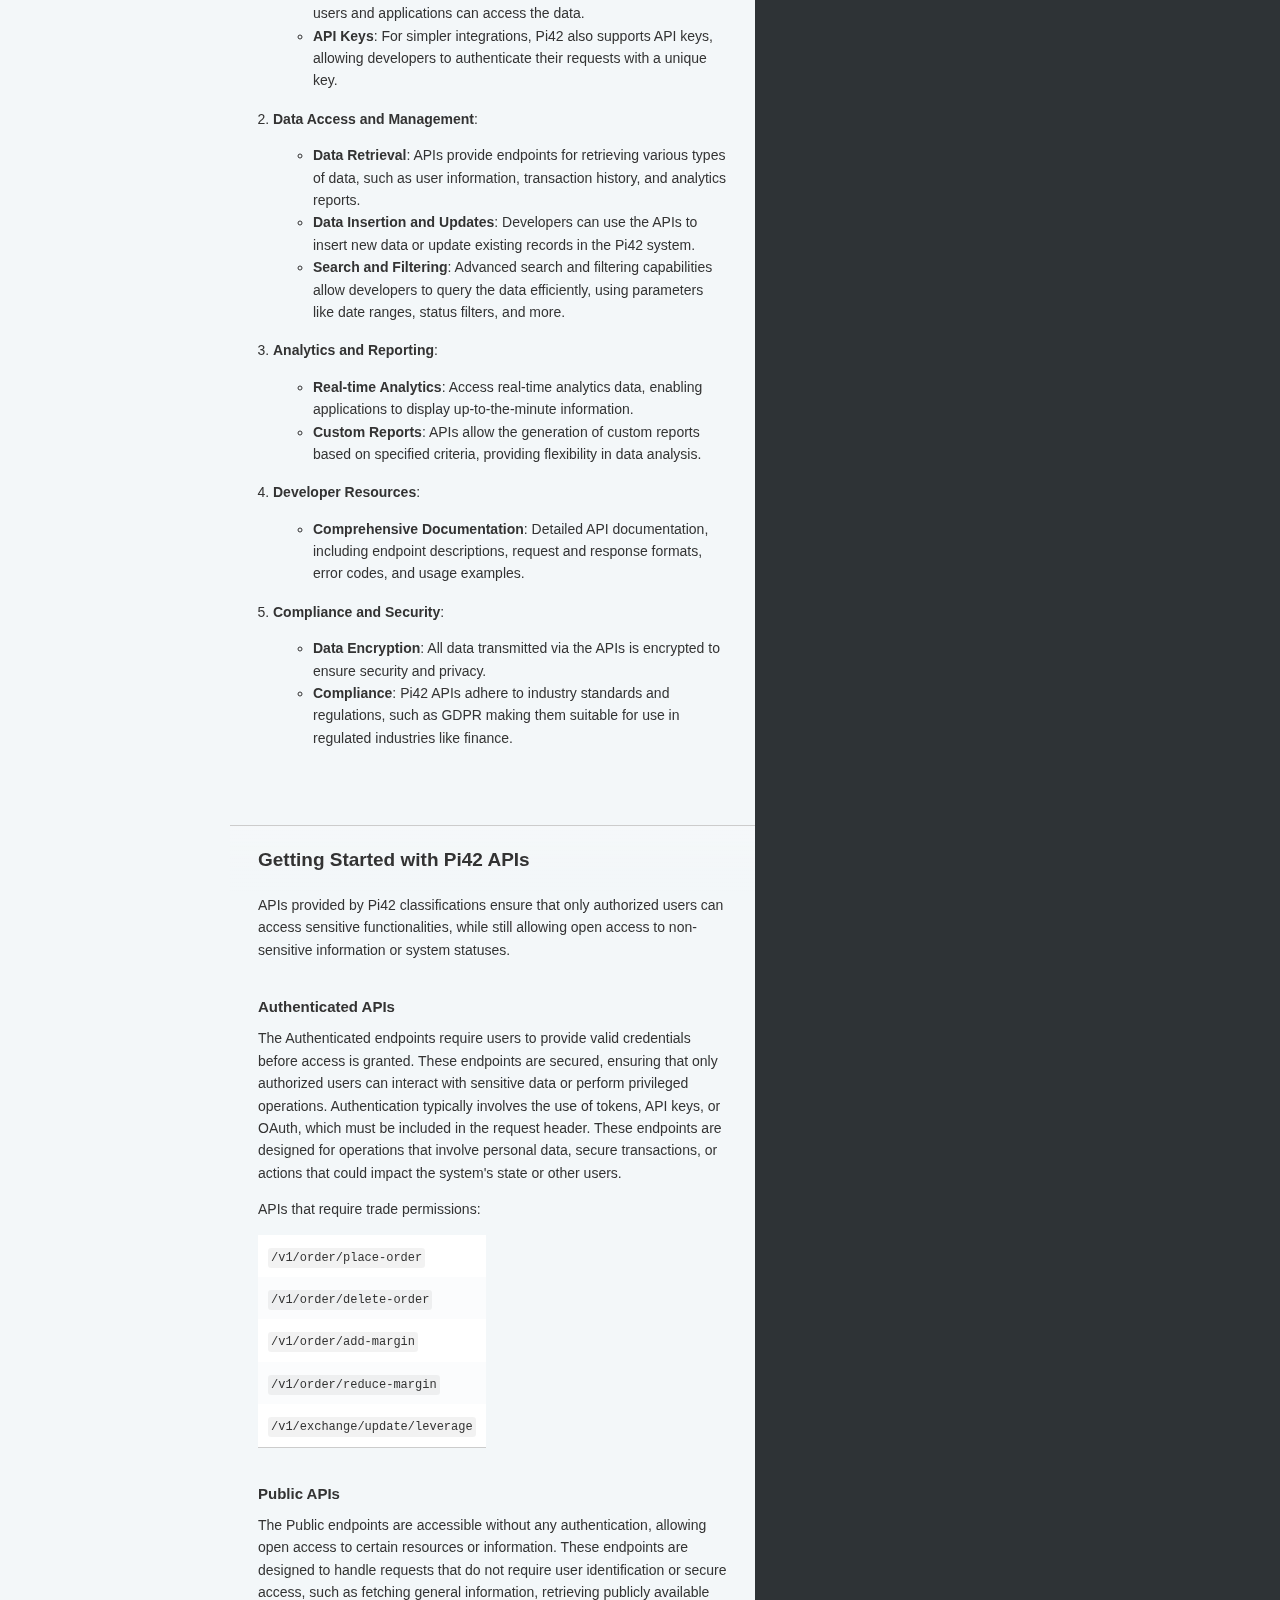
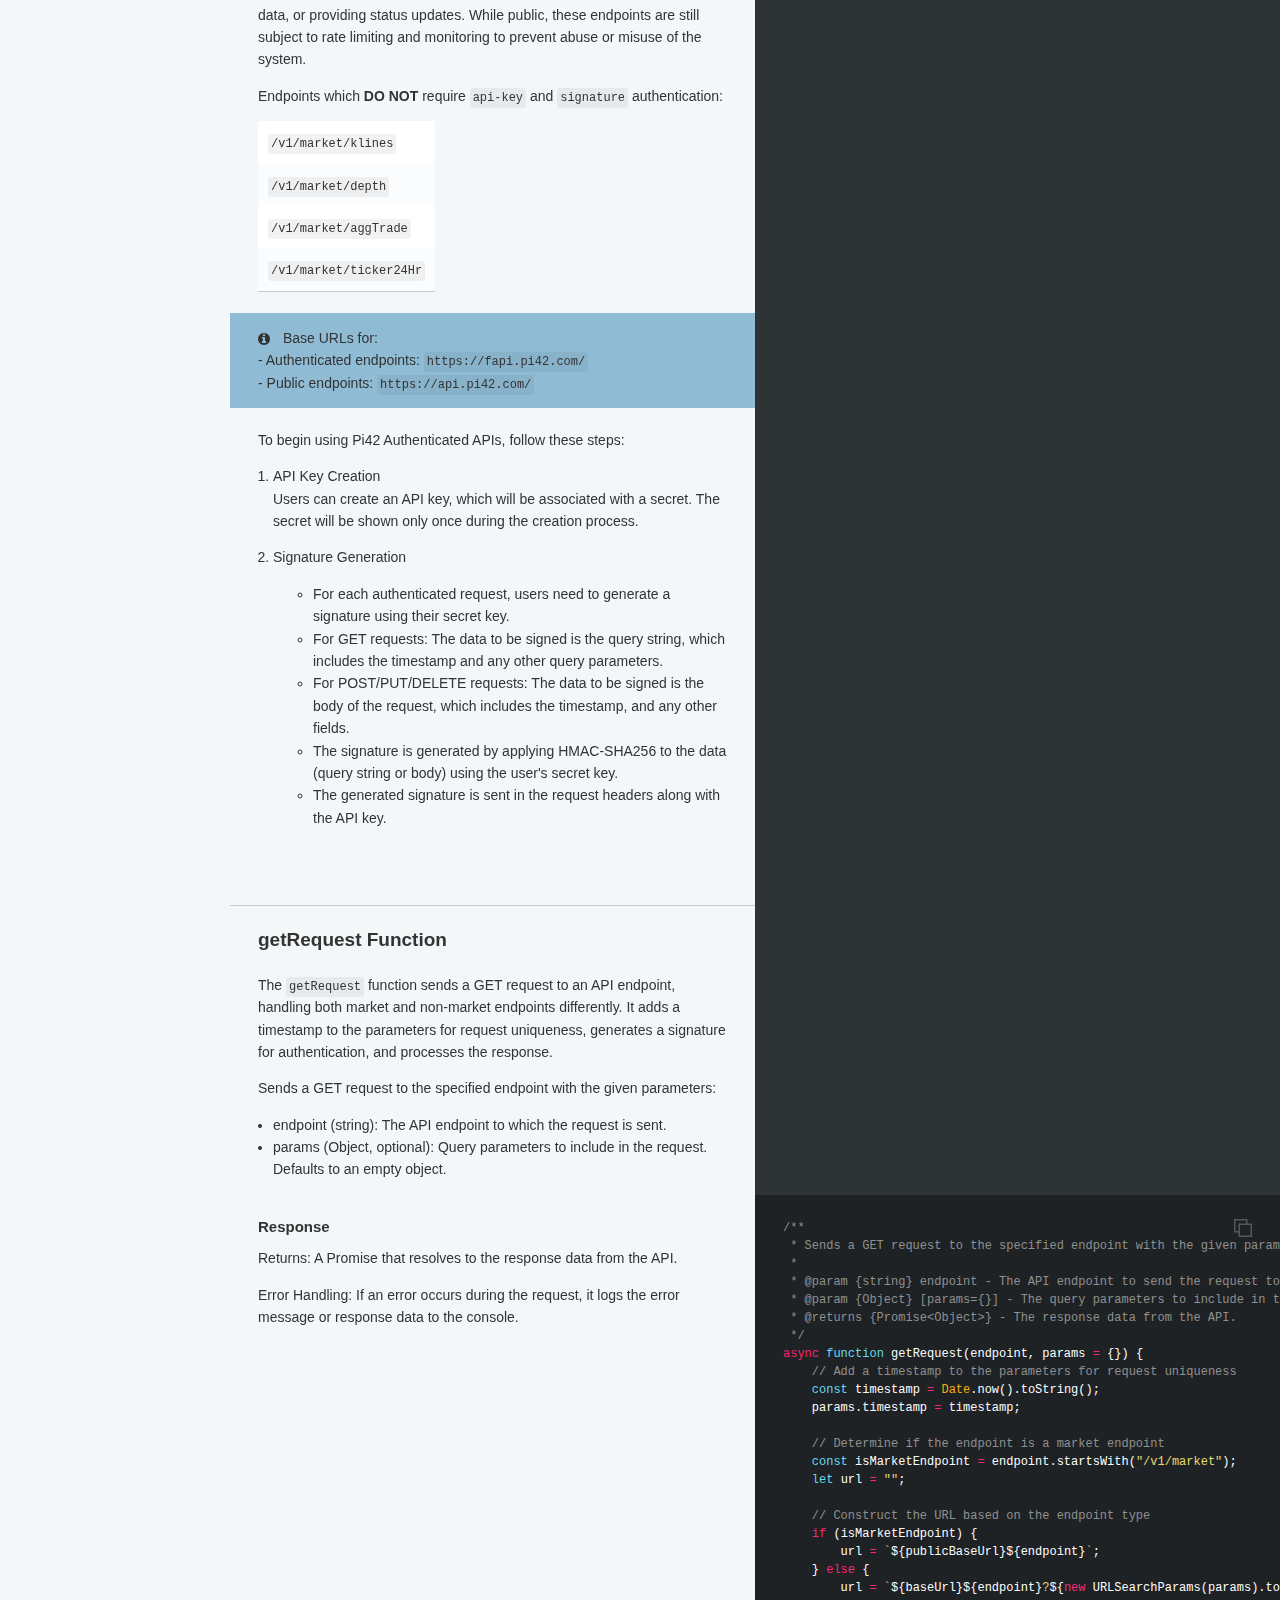
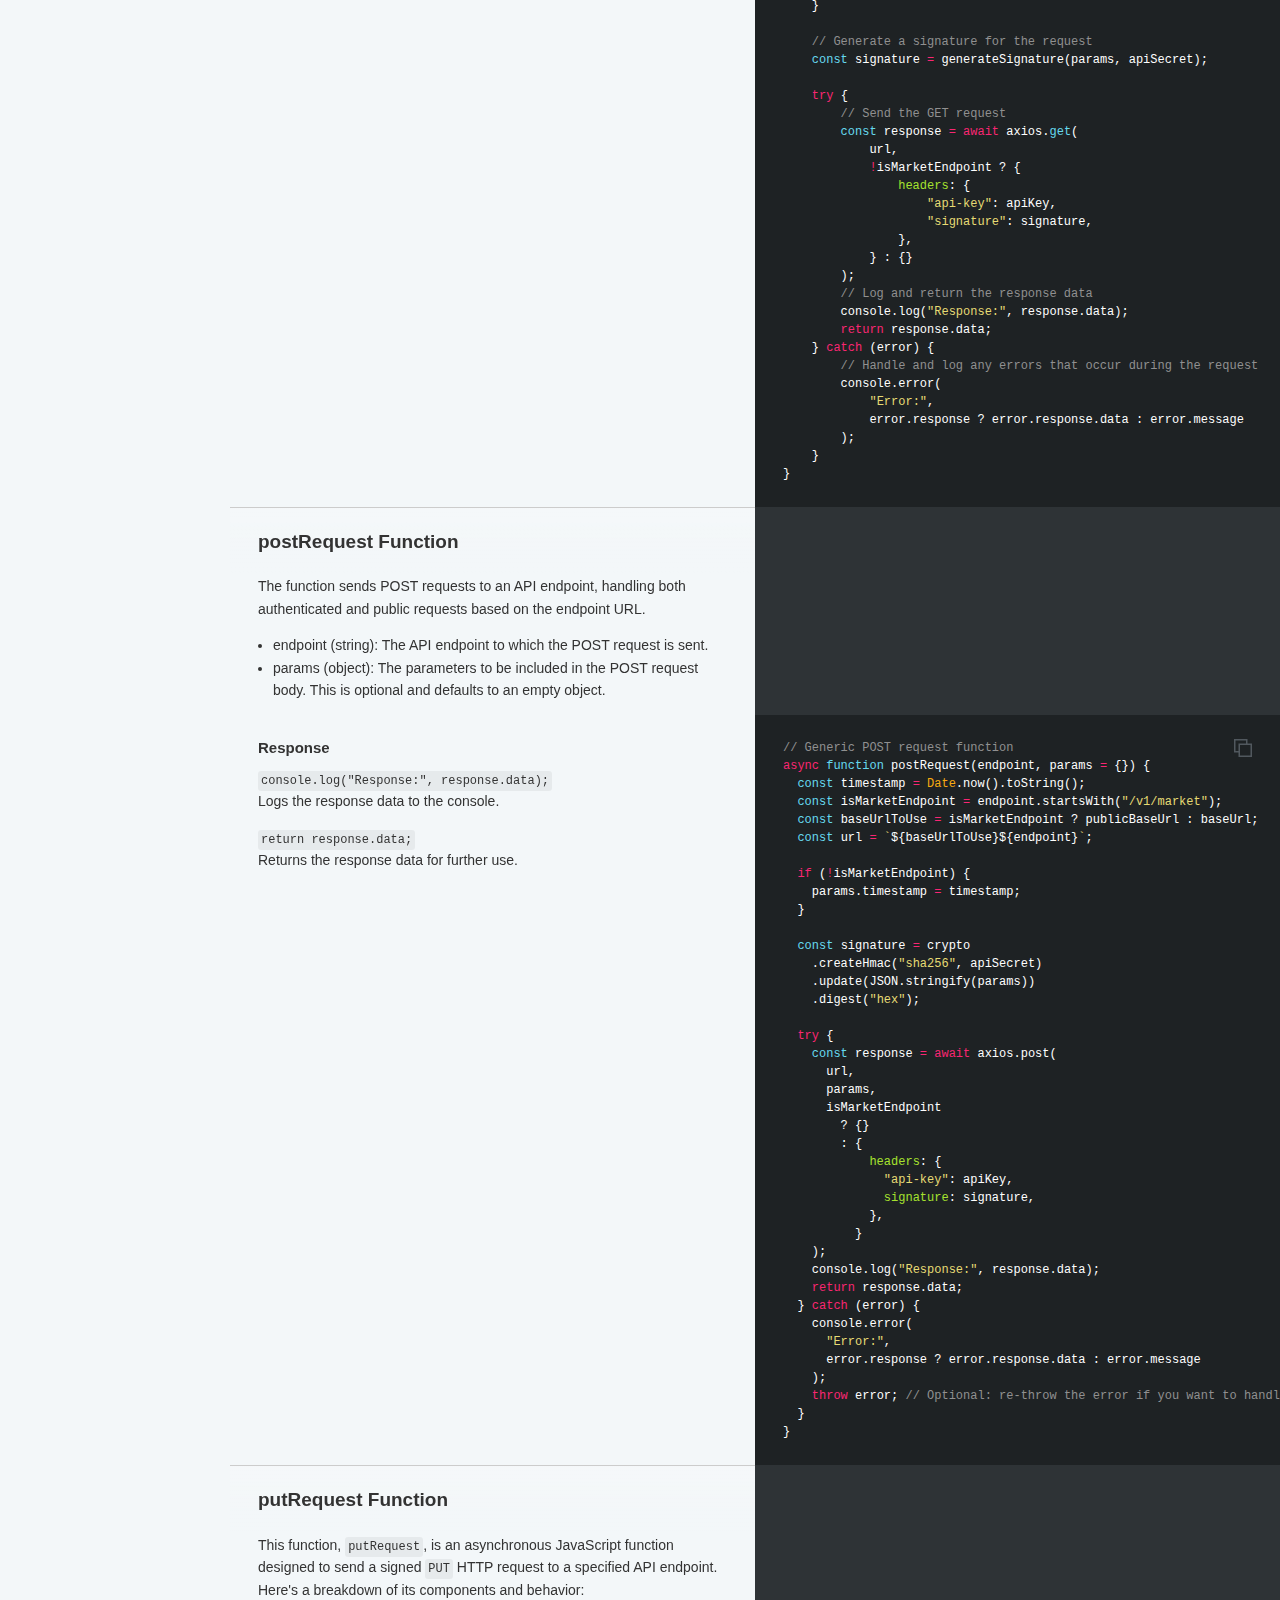
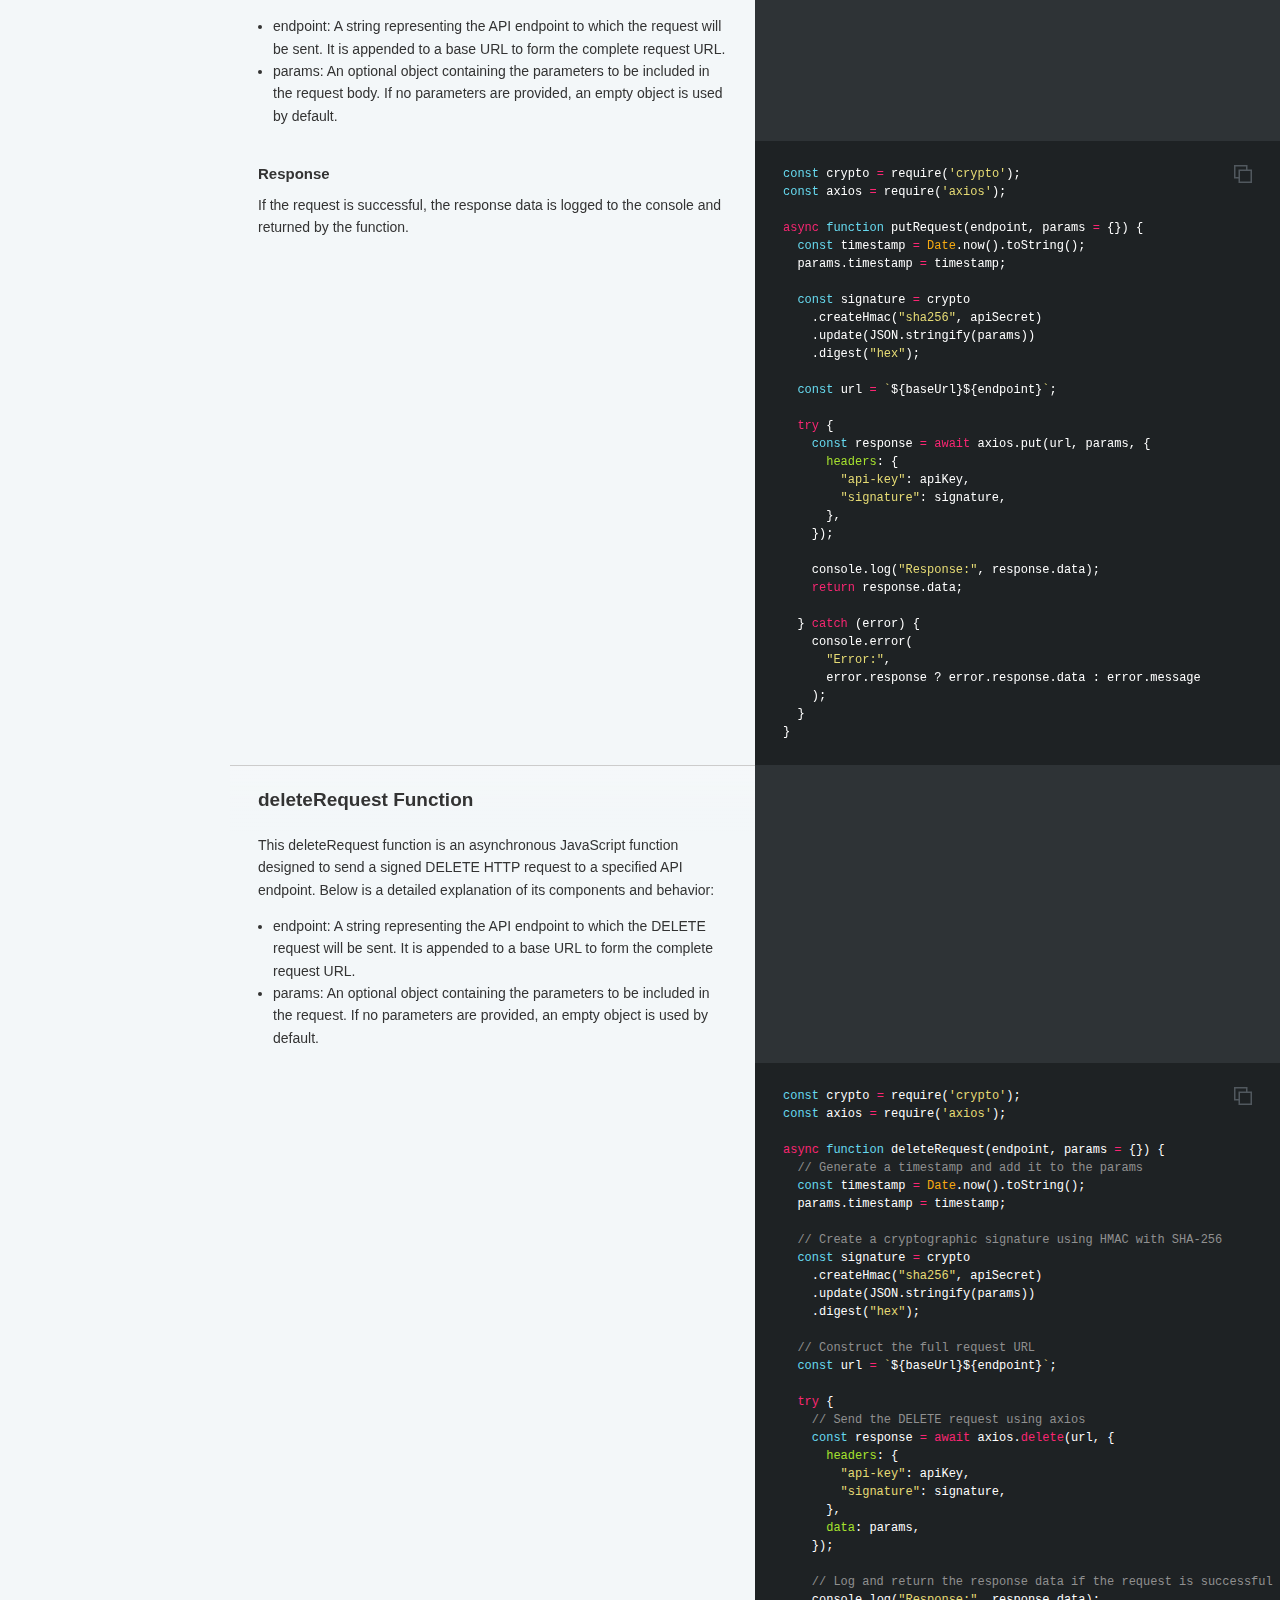
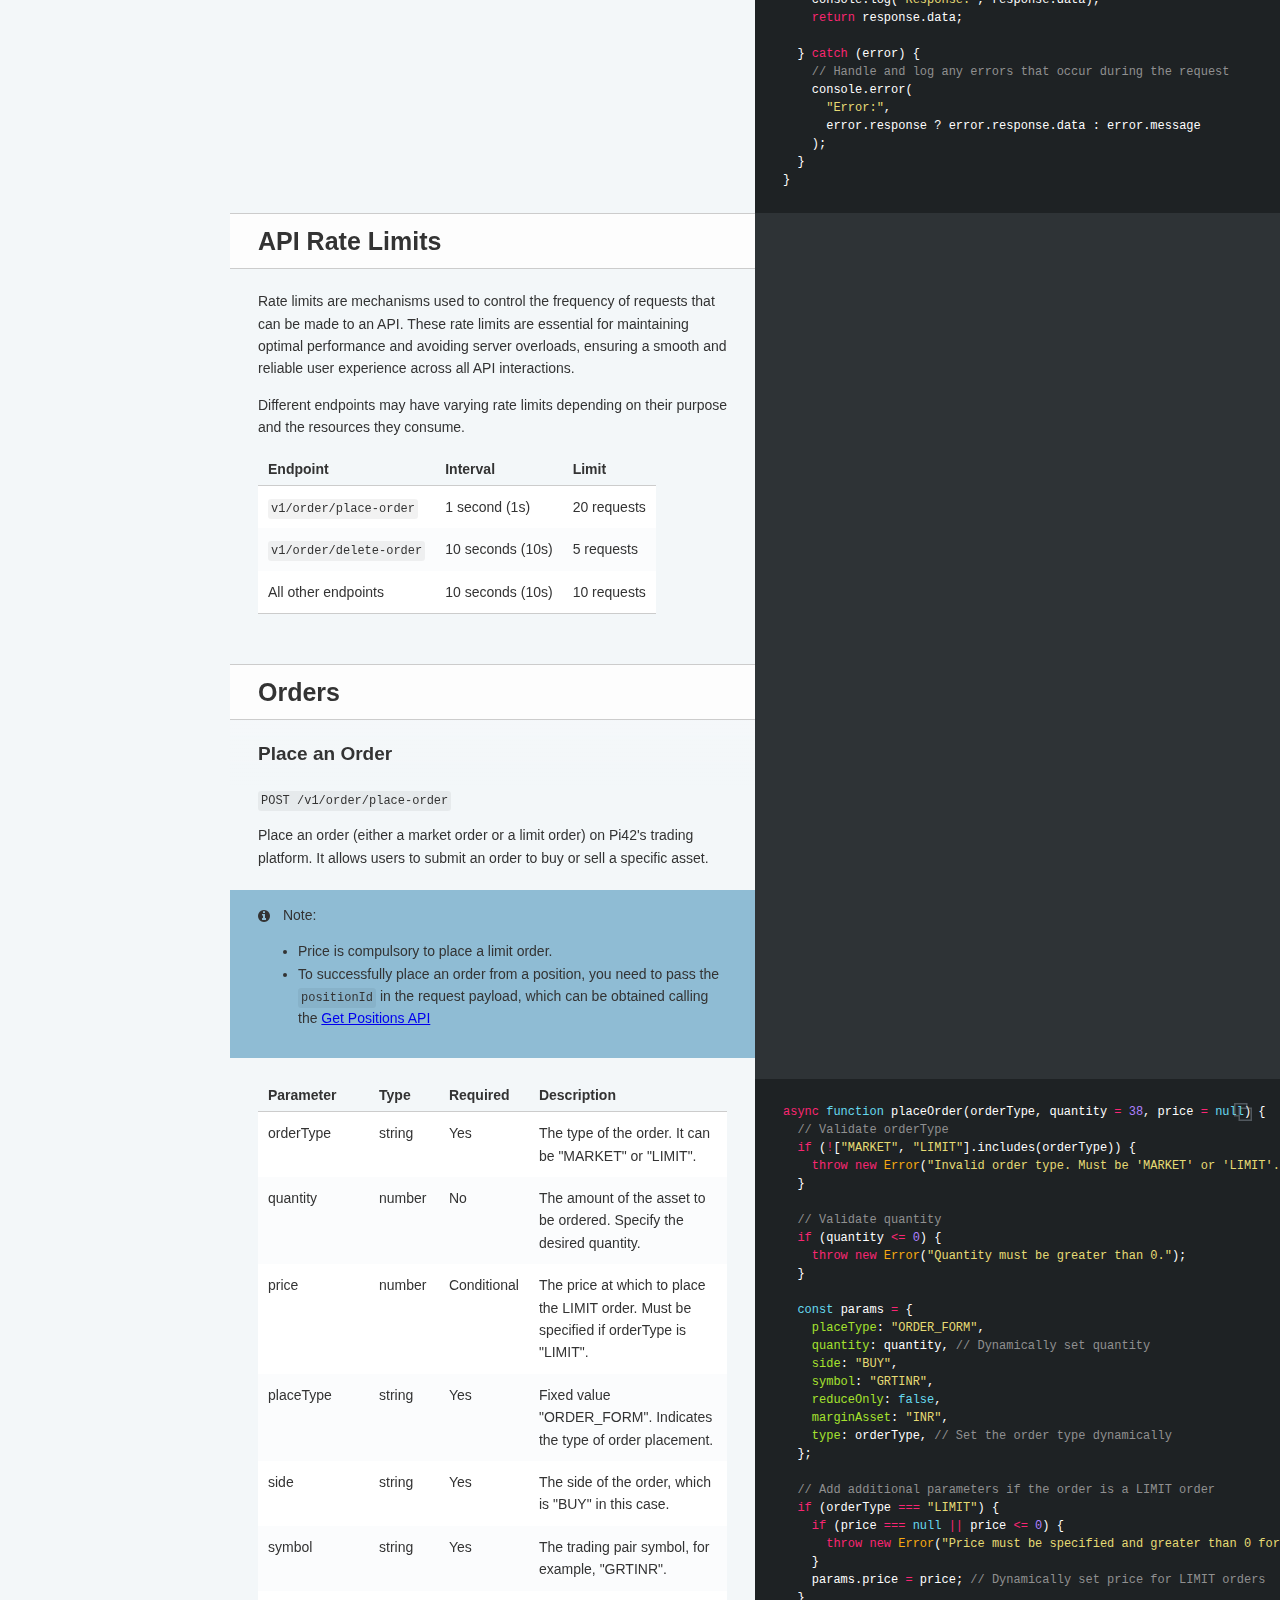
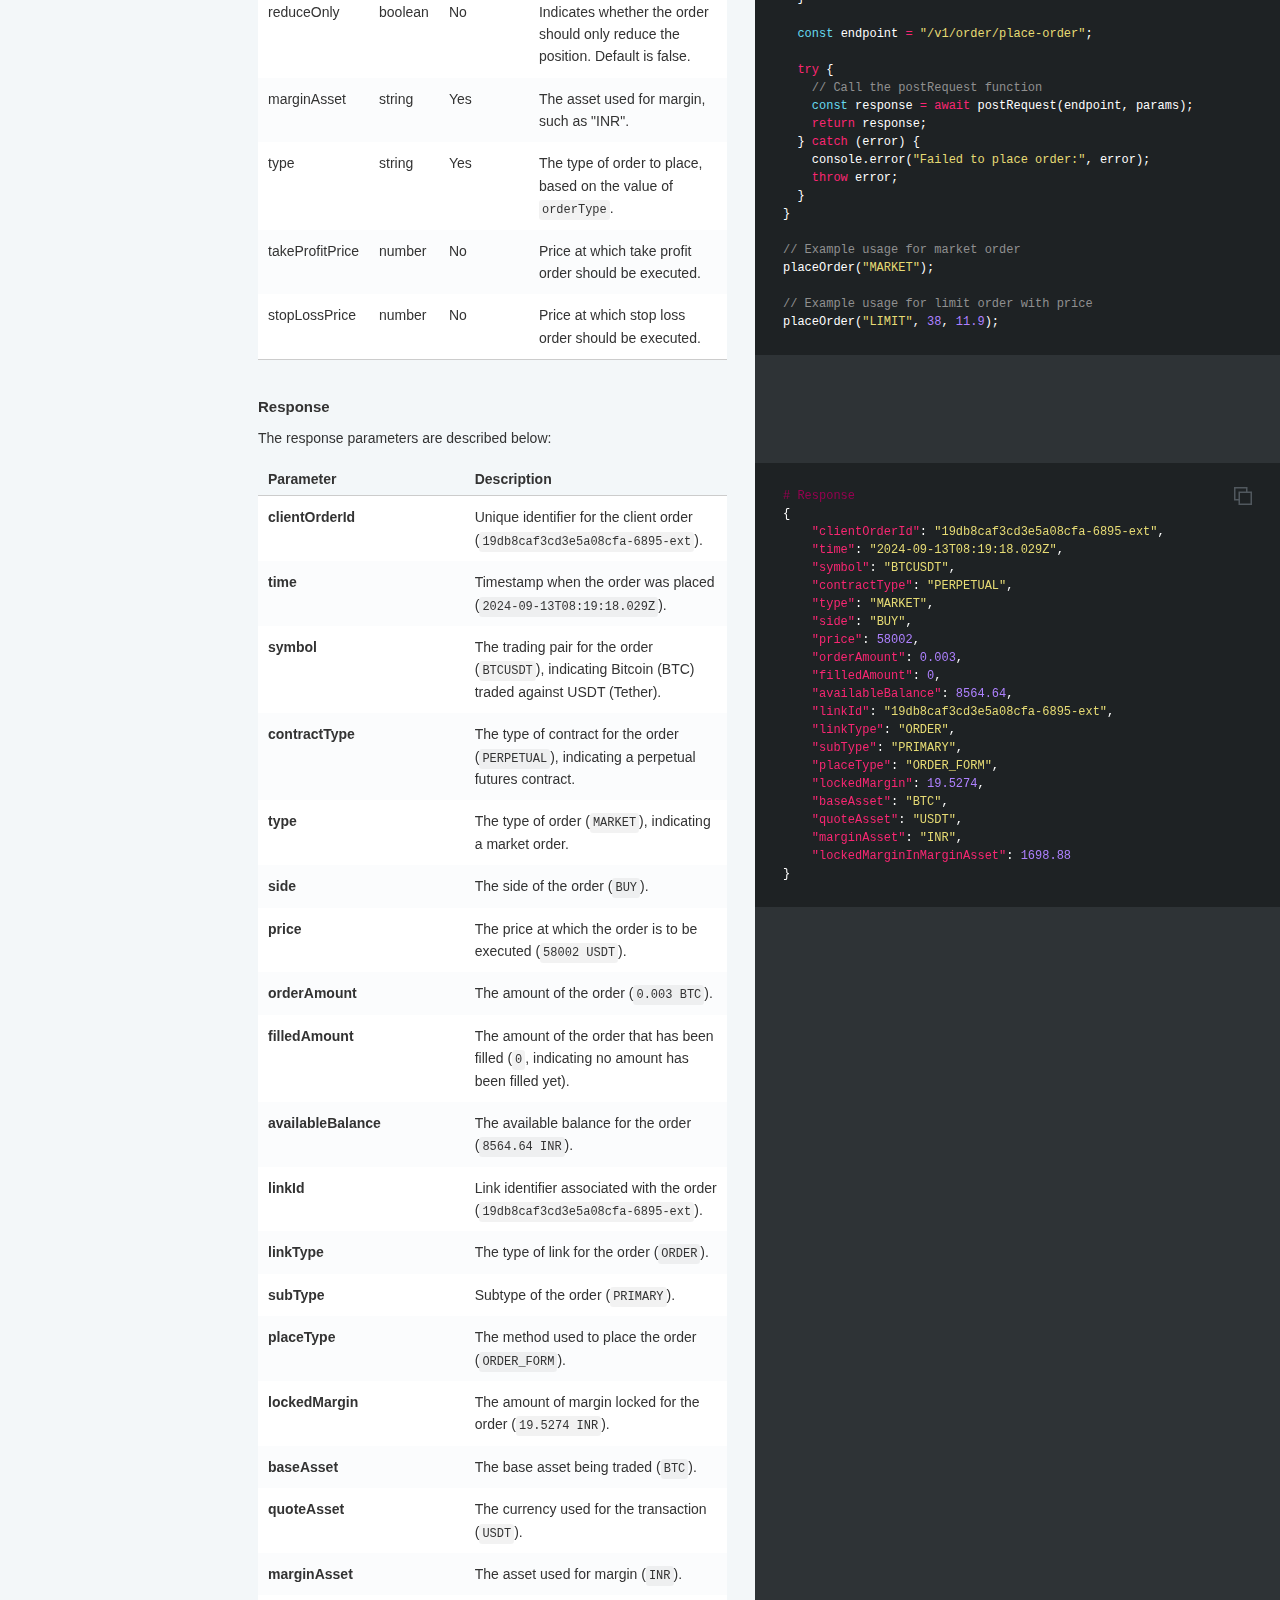
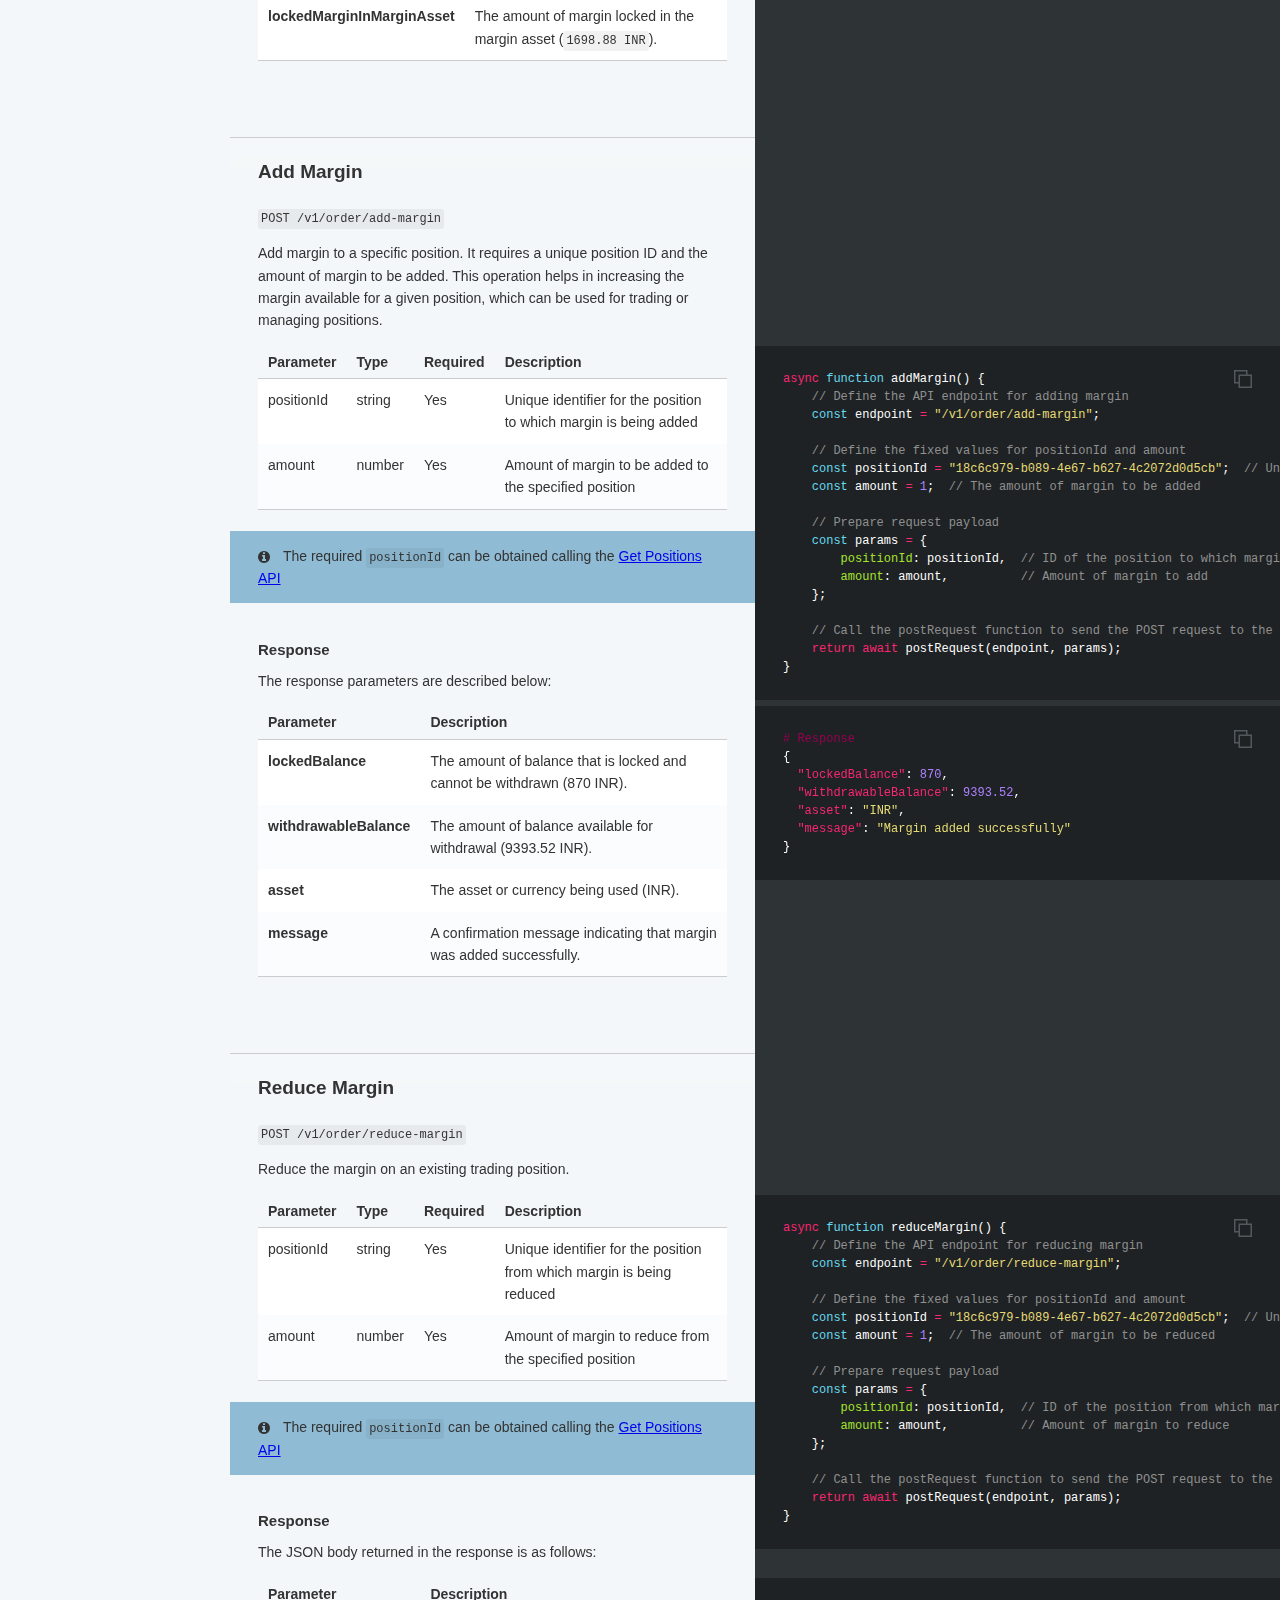
==== commit 27de0910: "publish: Logo in center" ====
--- a/index.html
+++ b/index.html
@@ -286,7 +286,7 @@
   color: #859900;
 }
     </style>
-    <link href="stylesheets/screen-257f3f58.css" rel="stylesheet" media="screen" />
+    <link href="stylesheets/screen-458cd81e.css" rel="stylesheet" media="screen" />
     <link href="stylesheets/print-966d6edc.css" rel="stylesheet" media="print" />
       <script src="javascripts/all-024da600.js"></script>
 
@@ -303,7 +303,9 @@
       </span>
     </a>
     <div class="toc-wrapper">
+      <div class="logo-parent">
       <img src="images/logo-9176f612.png" class="logo" alt="" />
+      </div>
         <div class="lang-selector">
               <a href="#" data-language-name="javascript">javascript</a>
               <a href="#" data-language-name="python">python</a>
--- a/stylesheets/screen-458cd81e.css
+++ b/stylesheets/screen-458cd81e.css
@@ -0,0 +1 @@
+/*! normalize.css v3.0.2 | MIT License | github.com/necolas/normalize.css */html{font-family:sans-serif;-ms-text-size-adjust:100%;-webkit-text-size-adjust:100%}body{margin:0}article,aside,details,figcaption,figure,footer,header,hgroup,main,menu,nav,section,summary{display:block}audio,canvas,progress,video{display:inline-block;vertical-align:baseline}audio:not([controls]){display:none;height:0}[hidden],template{display:none}a{background-color:transparent}a:active,a:hover{outline:0}abbr[title]{border-bottom:1px dotted}b,strong{font-weight:bold}dfn{font-style:italic}h1{font-size:2em;margin:0.67em 0}mark{background:#ff0;color:#000}small{font-size:80%}sub,sup{font-size:75%;line-height:0;position:relative;vertical-align:baseline}sup{top:-0.5em}sub{bottom:-0.25em}img{border:0}svg:not(:root){overflow:hidden}figure{margin:1em 40px}hr{-webkit-box-sizing:content-box;box-sizing:content-box;height:0}pre{overflow:auto}code,kbd,pre,samp{font-family:monospace, monospace;font-size:1em}button,input,optgroup,select,textarea{color:inherit;font:inherit;margin:0}button{overflow:visible}button,select{text-transform:none}button,html input[type="button"],input[type="reset"],input[type="submit"]{-webkit-appearance:button;cursor:pointer}button[disabled],html input[disabled]{cursor:default}button::-moz-focus-inner,input::-moz-focus-inner{border:0;padding:0}input{line-height:normal}input[type="checkbox"],input[type="radio"]{-webkit-box-sizing:border-box;box-sizing:border-box;padding:0}input[type="number"]::-webkit-inner-spin-button,input[type="number"]::-webkit-outer-spin-button{height:auto}input[type="search"]{-webkit-appearance:textfield;-webkit-box-sizing:content-box;box-sizing:content-box}input[type="search"]::-webkit-search-cancel-button,input[type="search"]::-webkit-search-decoration{-webkit-appearance:none}fieldset{border:1px solid #c0c0c0;margin:0 2px;padding:0.35em 0.625em 0.75em}legend{border:0;padding:0}textarea{overflow:auto}optgroup{font-weight:bold}table{border-collapse:collapse;border-spacing:0}td,th{padding:0}.content h1,.content h2,.content h3,.content h4,.content h5,.content h6,html,body{font-family:-apple-system, BlinkMacSystemFont, "Segoe UI", Roboto, Helvetica, Arial, sans-serif, "Apple Color Emoji", "Segoe UI Emoji", "Segoe UI Symbol";font-size:14px}.content h1,.content h2,.content h3,.content h4,.content h5,.content h6{font-weight:bold}.content code,.content pre{font-family:Consolas, Menlo, Monaco, "Lucida Console", "Liberation Mono", "DejaVu Sans Mono", "Bitstream Vera Sans Mono", "Courier New", monospace, serif;font-size:12px;line-height:1.5}.content code{word-break:break-all;-webkit-hyphens:auto;-ms-hyphens:auto;hyphens:auto}@font-face{font-family:'slate';src:url(../fonts/slate-cfc9d06b.eot?-syv14m);src:url(../fonts/slate-cfc9d06b.eot?#iefix-syv14m) format("embedded-opentype"),url(../fonts/slate.woff2?-syv14m) format("woff2"),url(../fonts/slate.woff?-syv14m) format("woff"),url(../fonts/slate-7b7da4fe.ttf?-syv14m) format("truetype"),url(../fonts/slate-e55b8307.svg?-syv14m#slate) format("svg");font-weight:normal;font-style:normal}.content aside.warning:before,.content aside.notice:before,.content aside.success:before,.toc-wrapper>.search:before{font-family:'slate';speak:none;font-style:normal;font-weight:normal;font-variant:normal;text-transform:none;line-height:1}.content aside.warning:before{content:"\e600"}.content aside.notice:before{content:"\e602"}.content aside.success:before{content:"\e606"}.toc-wrapper>.search:before{content:"\e607"}html,body{color:#333;padding:0;margin:0;margin-top:-27px;-webkit-font-smoothing:antialiased;-moz-osx-font-smoothing:grayscale;background-color:#F3F7F9;height:100%;-webkit-text-size-adjust:none}#toc>ul>li>a>span{float:right;background-color:#2484FF;border-radius:40px;width:20px}.toc-wrapper{-webkit-transition:left 0.3s ease-in-out;transition:left 0.3s ease-in-out;overflow-y:auto;overflow-x:hidden;position:fixed;z-index:30;top:0;left:0;bottom:0;width:230px;background-color:#2E3336;font-size:13px;font-weight:bold}.toc-wrapper .lang-selector{display:none}.toc-wrapper .lang-selector a{padding-top:0.5em;padding-bottom:0.5em}.toc-wrapper .logo-parent{width:100%;display:flex;justify-content:center;align-items:center;padding-top:5%}.toc-wrapper .logo{display:flex;max-width:100%;width:60%;margin-bottom:0px}.toc-wrapper>.search{position:relative}.toc-wrapper>.search input{background:#2E3336;border-width:0 0 1px 0;border-color:#666;padding:6px 0 6px 20px;-webkit-box-sizing:border-box;box-sizing:border-box;margin:10px 15px;width:200px;outline:none;color:#fff;border-radius:0}.toc-wrapper>.search:before{position:absolute;top:17px;left:15px;color:#fff}.toc-wrapper .search-results{margin-top:0;-webkit-box-sizing:border-box;box-sizing:border-box;height:0;overflow-y:auto;overflow-x:hidden;-webkit-transition-property:height, margin;transition-property:height, margin;-webkit-transition-duration:180ms;transition-duration:180ms;-webkit-transition-timing-function:ease-in-out;transition-timing-function:ease-in-out;background:#1E2224}.toc-wrapper .search-results.visible{height:30%;margin-bottom:1em}.toc-wrapper .search-results li{margin:1em 15px;line-height:1}.toc-wrapper .search-results a{color:#fff;text-decoration:none}.toc-wrapper .search-results a:hover{text-decoration:underline}.toc-wrapper ul,.toc-wrapper li{list-style:none;margin:0;padding:0;line-height:28px}.toc-wrapper li{color:#fff;-webkit-transition-property:background;transition-property:background;-webkit-transition-timing-function:linear;transition-timing-function:linear;-webkit-transition-duration:200ms;transition-duration:200ms}.toc-wrapper .toc-link.active{background-color:#0F75D4;color:#fff}.toc-wrapper .toc-link.active-parent{background-color:#1E2224;color:#fff}.toc-wrapper .toc-list-h2{display:none;background-color:#1E2224;font-weight:500}.toc-wrapper .toc-h2{padding-left:25px;font-size:12px}.toc-wrapper .toc-footer{padding:1em 0;margin-top:1em;border-top:1px dashed #666}.toc-wrapper .toc-footer li,.toc-wrapper .toc-footer a{color:#fff;text-decoration:none}.toc-wrapper .toc-footer a:hover{text-decoration:underline}.toc-wrapper .toc-footer li{font-size:0.8em;line-height:1.7;text-decoration:none}.toc-link,.toc-footer li{padding:0 15px 0 15px;display:block;overflow-x:hidden;white-space:nowrap;text-overflow:ellipsis;text-decoration:none;color:#fff;-webkit-transition-property:background;transition-property:background;-webkit-transition-timing-function:linear;transition-timing-function:linear;-webkit-transition-duration:130ms;transition-duration:130ms}#nav-button{padding:0 1.5em 5em 0;display:none;position:fixed;top:0;left:0;z-index:100;color:#000;text-decoration:none;font-weight:bold;opacity:0.7;line-height:16px;-webkit-transition:left 0.3s ease-in-out;transition:left 0.3s ease-in-out}#nav-button span{display:block;padding:6px 6px 6px;background-color:rgba(243,247,249,0.7);-webkit-transform-origin:0 0;transform-origin:0 0;-webkit-transform:rotate(-90deg) translate(-100%, 0);transform:rotate(-90deg) translate(-100%, 0);border-radius:0 0 0 5px}#nav-button img{height:16px;vertical-align:bottom}#nav-button:hover{opacity:1}#nav-button.open{left:230px}.page-wrapper{margin-left:230px;position:relative;z-index:10;background-color:#F3F7F9;min-height:100%;padding-bottom:1px}.page-wrapper .dark-box{width:50%;background-color:#2E3336;position:absolute;right:0;top:0;bottom:0}.page-wrapper .lang-selector{position:fixed;z-index:50;border-bottom:5px solid #2E3336}.lang-selector{display:flex;background-color:#1E2224;width:100%;font-weight:bold;overflow-x:auto}.lang-selector a{display:inline;color:#fff;text-decoration:none;padding:0 10px;line-height:30px;outline:0}.lang-selector a:active,.lang-selector a:focus{background-color:#111;color:#fff}.lang-selector a.active{background-color:#2E3336;color:#fff}.lang-selector:after{content:'';clear:both;display:block}.content{-webkit-transform:translateZ(0);position:relative;z-index:30}.content:after{content:'';display:block;clear:both}.content>h1,.content>h2,.content>h3,.content>h4,.content>h5,.content>h6,.content>p,.content>table,.content>ul,.content>ol,.content>aside,.content>dl{margin-right:50%;padding:0 28px;-webkit-box-sizing:border-box;box-sizing:border-box;display:block}.content>ul,.content>ol{padding-left:43px}.content>h1,.content>h2,.content>div{clear:both}.content h1{font-size:25px;padding-top:0.5em;padding-bottom:0.5em;margin-bottom:21px;margin-top:2em;border-top:1px solid #ccc;border-bottom:1px solid #ccc;background-color:#fdfdfd}.content h1:first-child,.content div:first-child+h1{border-top-width:0;margin-top:0}.content h2{font-size:19px;margin-top:4em;margin-bottom:0;border-top:1px solid #ccc;padding-top:1.2em;padding-bottom:1.2em;background-image:-webkit-gradient(linear, left top, left bottom, from(rgba(255,255,255,0.2)), to(rgba(255,255,255,0)));background-image:linear-gradient(to bottom, rgba(255,255,255,0.2), rgba(255,255,255,0))}.content h1+h2,.content h1+div+h2{margin-top:-21px;border-top:none}.content h3,.content h4,.content h5,.content h6{font-size:15px;margin-top:2.5em;margin-bottom:0.8em}.content h4,.content h5,.content h6{font-size:10px}.content hr{margin:2em 0;border-top:2px solid #2E3336;border-bottom:2px solid #F3F7F9}.content table{margin-bottom:1em;overflow:auto}.content table th,.content table td{text-align:left;vertical-align:top;line-height:1.6}.content table th code,.content table td code{white-space:nowrap}.content table th{padding:5px 10px;border-bottom:1px solid #ccc;vertical-align:bottom}.content table td{padding:10px}.content table tr:last-child{border-bottom:1px solid #ccc}.content table tr:nth-child(odd)>td{background-color:white}.content table tr:nth-child(even)>td{background-color:#fbfcfd}.content dt{font-weight:bold}.content dd{margin-left:15px}.content p,.content li,.content dt,.content dd{line-height:1.6;margin-top:0}.content img{max-width:100%}.content code{background-color:rgba(0,0,0,0.05);padding:3px;border-radius:3px}.content pre>code{background-color:transparent;padding:0}.content aside{padding-top:1em;padding-bottom:1em;margin-top:1.5em;margin-bottom:1.5em;background:#8fbcd4;line-height:1.6}.content aside.warning{background-color:#c97a7e}.content aside.success{background-color:#6ac174}.content aside:before{vertical-align:middle;padding-right:0.5em;font-size:14px}.content .search-highlight{padding:2px;margin:-3px;border-radius:4px;border:1px solid #F7E633;background:-webkit-gradient(linear, right bottom, left top, from(#F7E633), to(#F1D32F));background:linear-gradient(to top left, #F7E633 0%, #F1D32F 100%)}.content>div.highlight{clear:none}.content pre,.content blockquote{background-color:#1E2224;color:#fff;margin:0;width:50%;float:right;clear:right;-webkit-box-sizing:border-box;box-sizing:border-box}.content pre>p,.content blockquote>p{margin:0}.content pre a,.content blockquote a{color:#fff;text-decoration:none;border-bottom:dashed 1px #ccc}.content pre{padding-top:2em;padding-bottom:2em;padding:2em 28px}.content blockquote>p{background-color:#191D1F;padding:13px 2em;color:#eee}@media (max-width: 930px){.toc-wrapper{left:-230px}.toc-wrapper.open{left:0}.page-wrapper{margin-left:0}#nav-button{display:block}.toc-link{padding-top:0.3em;padding-bottom:0.3em}}@media (max-width: 700px){.dark-box{display:none}.content>h1,.content>h2,.content>h3,.content>h4,.content>h5,.content>h6,.content>p,.content>table,.content>ul,.content>ol,.content>aside,.content>dl{margin-right:0}.toc-wrapper .lang-selector{display:block}.page-wrapper .lang-selector{display:none}.content pre,.content blockquote{width:auto;float:none}.content>pre+h1,.content>blockquote+h1,.content>pre+h2,.content>blockquote+h2,.content>pre+h3,.content>blockquote+h3,.content>pre+h4,.content>blockquote+h4,.content>pre+h5,.content>blockquote+h5,.content>pre+h6,.content>blockquote+h6,.content>pre+p,.content>blockquote+p,.content>pre+table,.content>blockquote+table,.content>pre+ul,.content>blockquote+ul,.content>pre+ol,.content>blockquote+ol,.content>pre+aside,.content>blockquote+aside,.content>pre+dl,.content>blockquote+dl{margin-top:28px}.highlight+p{margin-top:20px}}.highlight .c,.highlight .cm,.highlight .c1,.highlight .cs{color:#909090}.highlight,.highlight .w{background-color:#1E2224}.copy-clipboard{float:right;fill:#9DAAB6;cursor:pointer;opacity:0.4;height:18px;width:18px}.copy-clipboard:hover{opacity:0.8}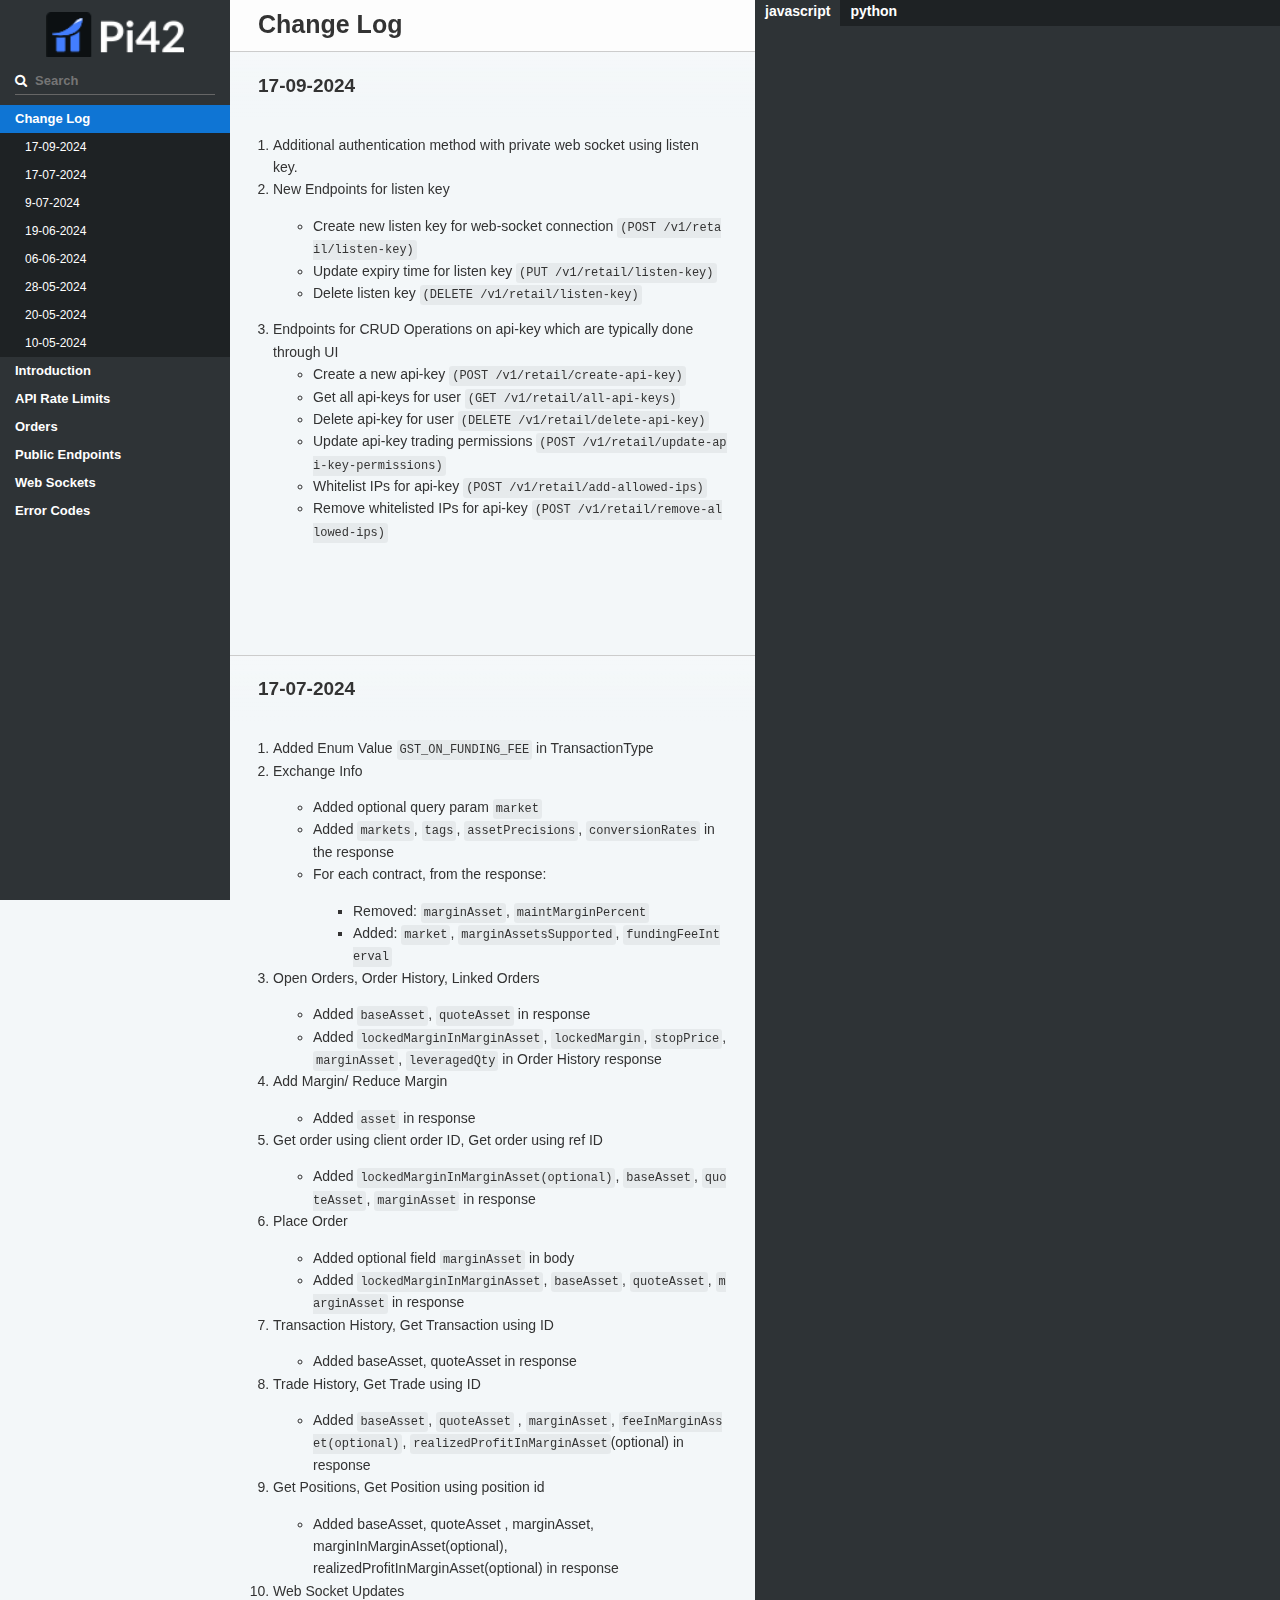
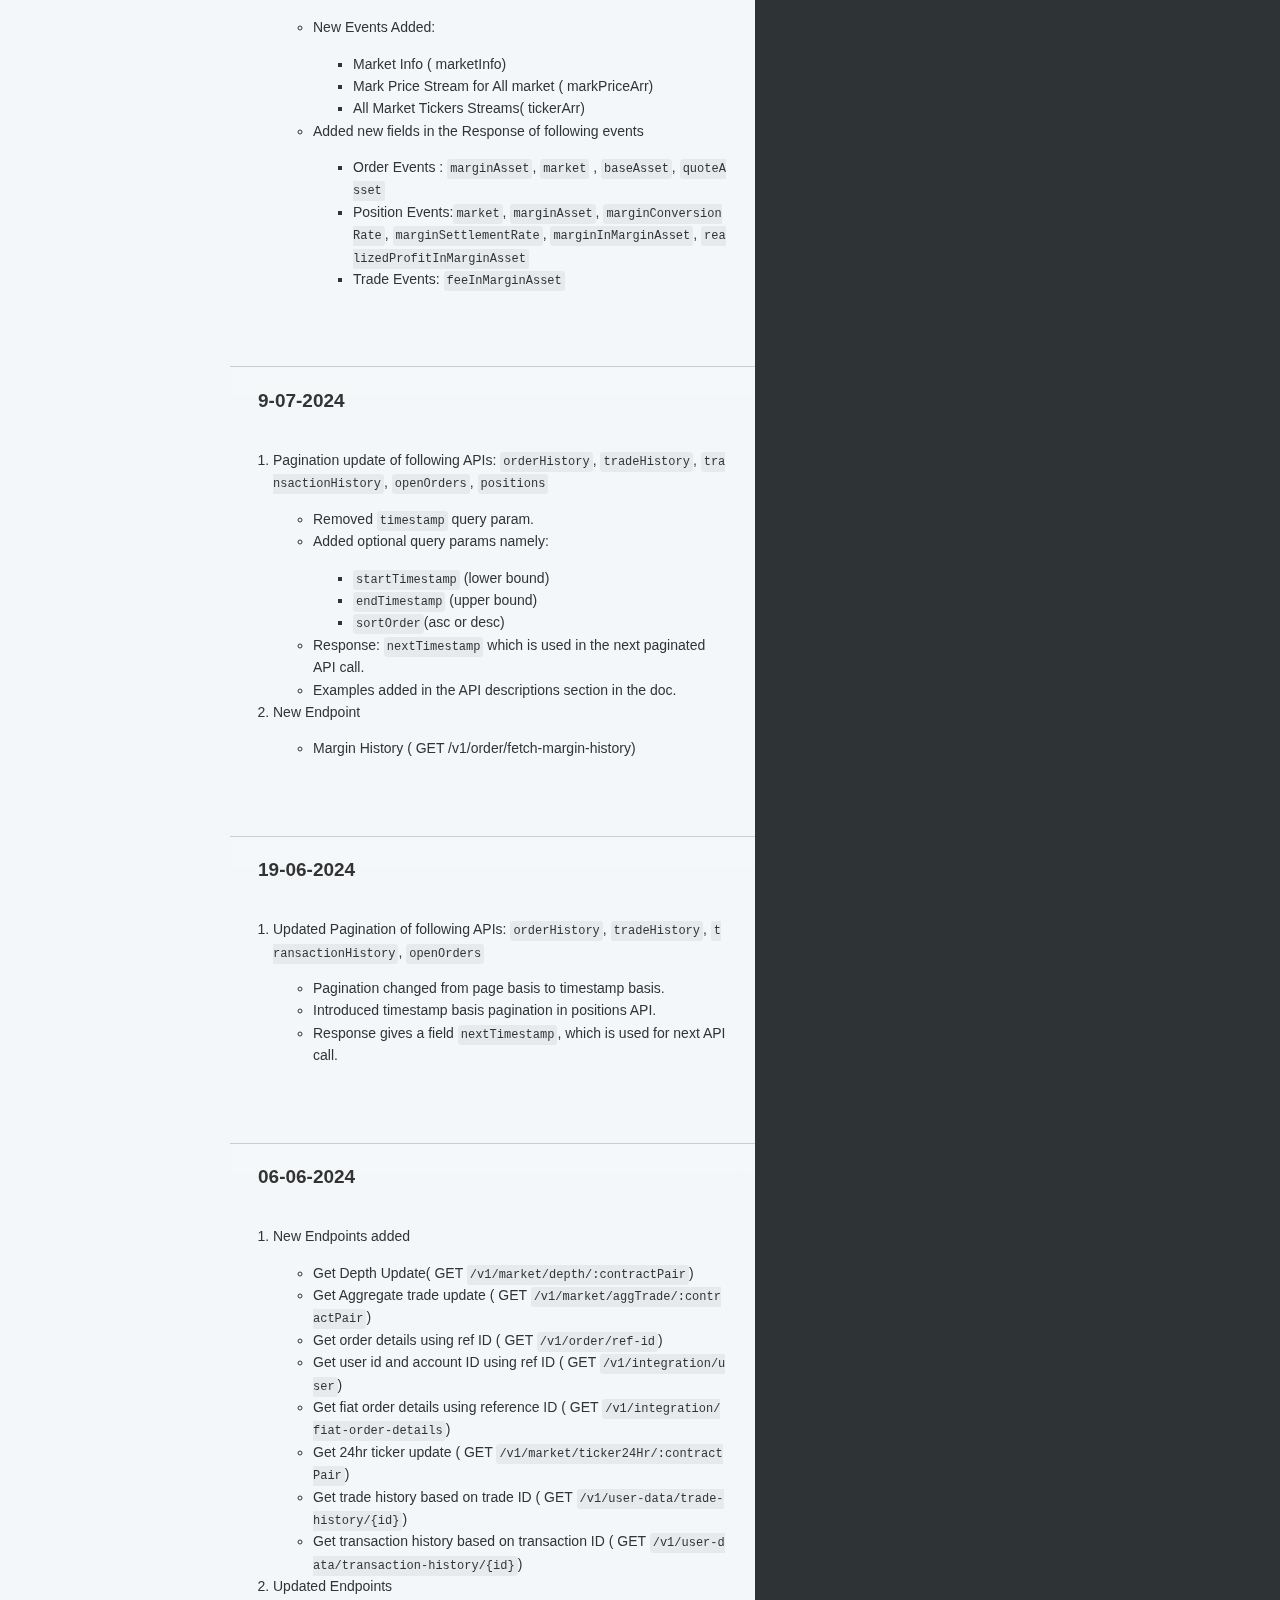
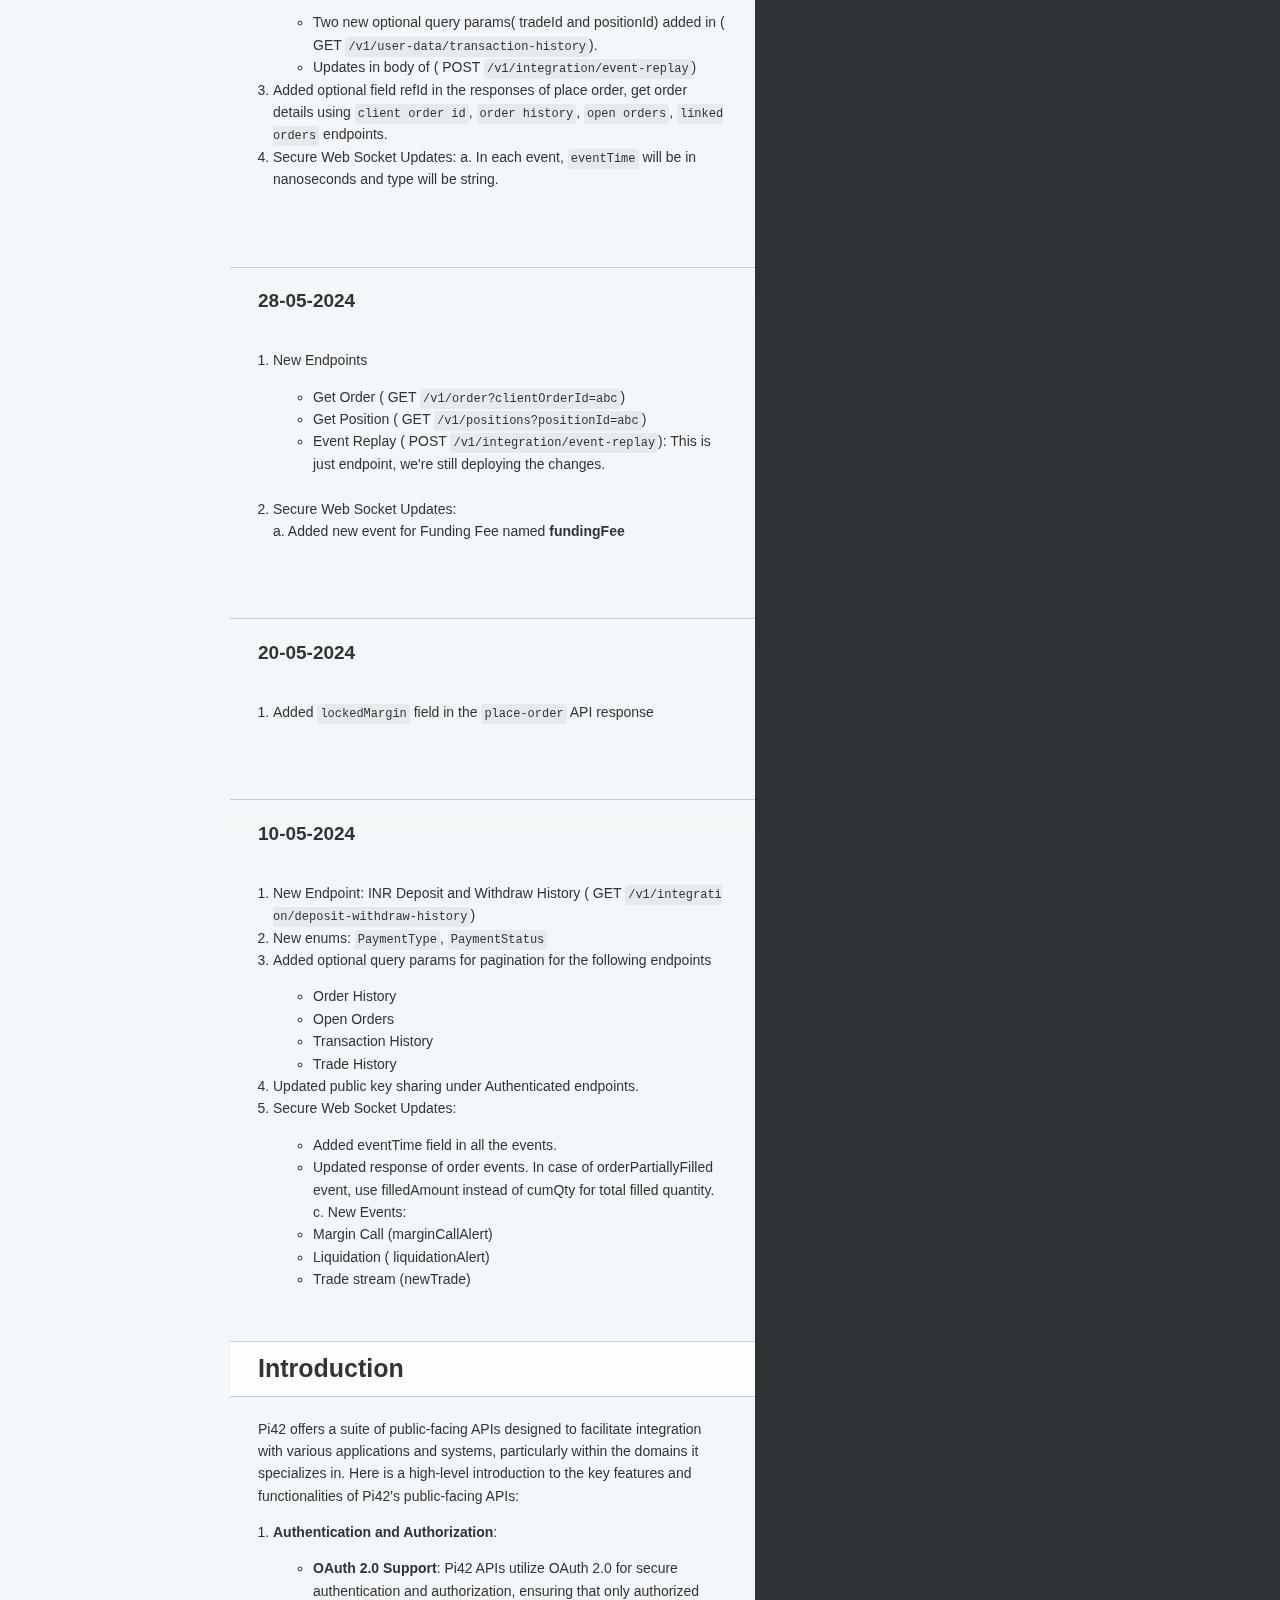
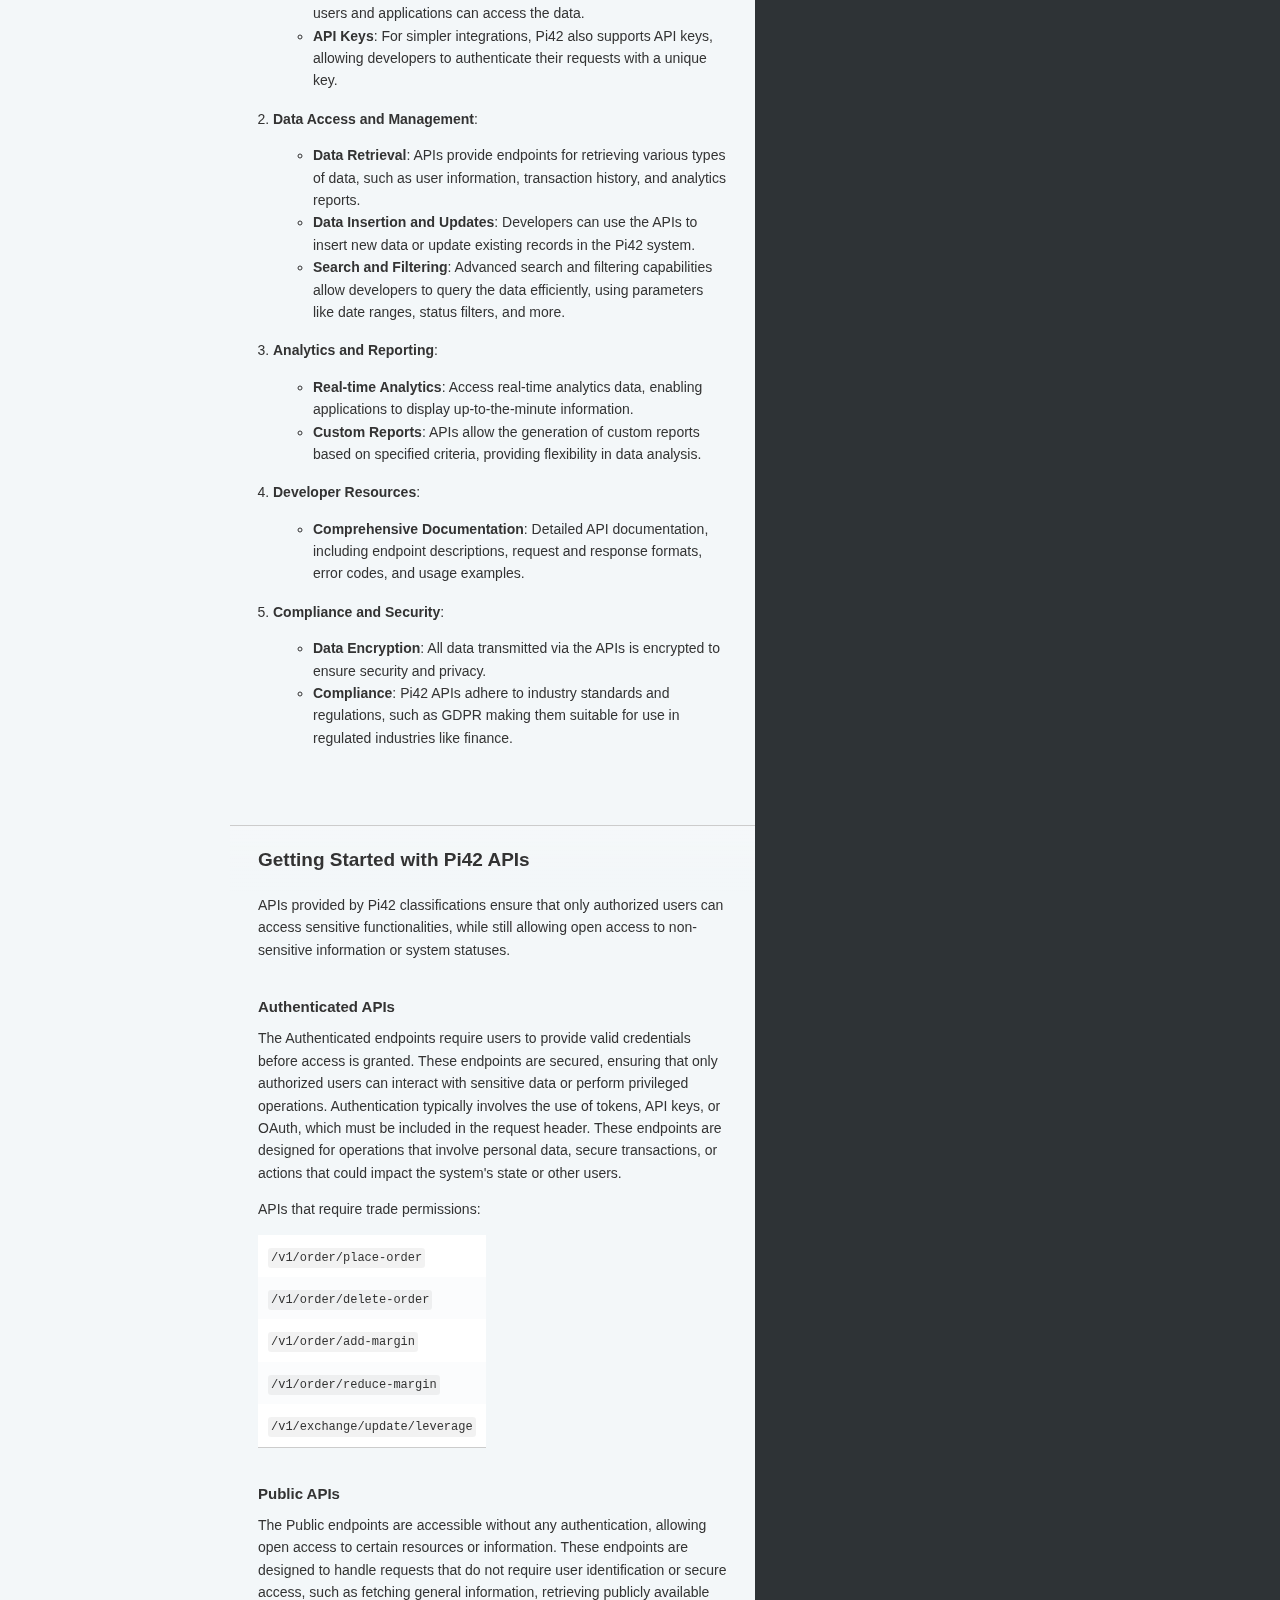
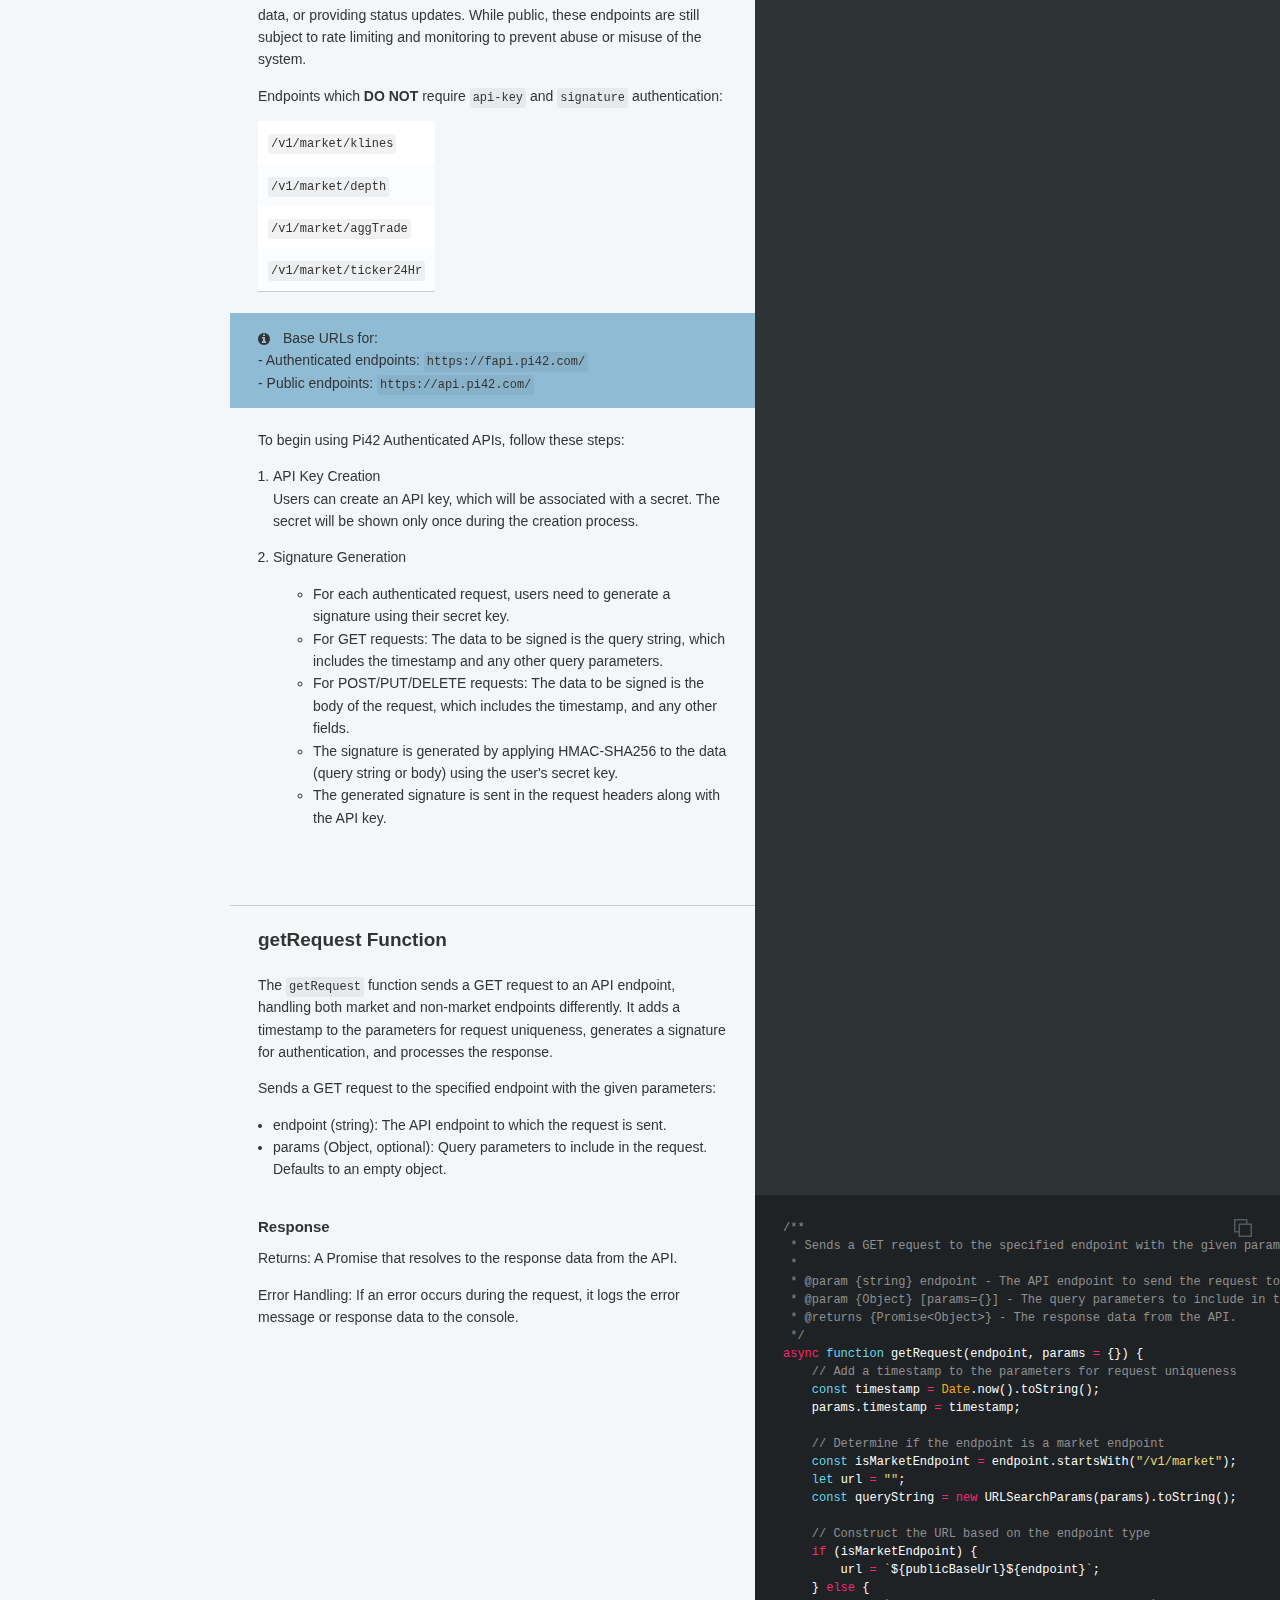
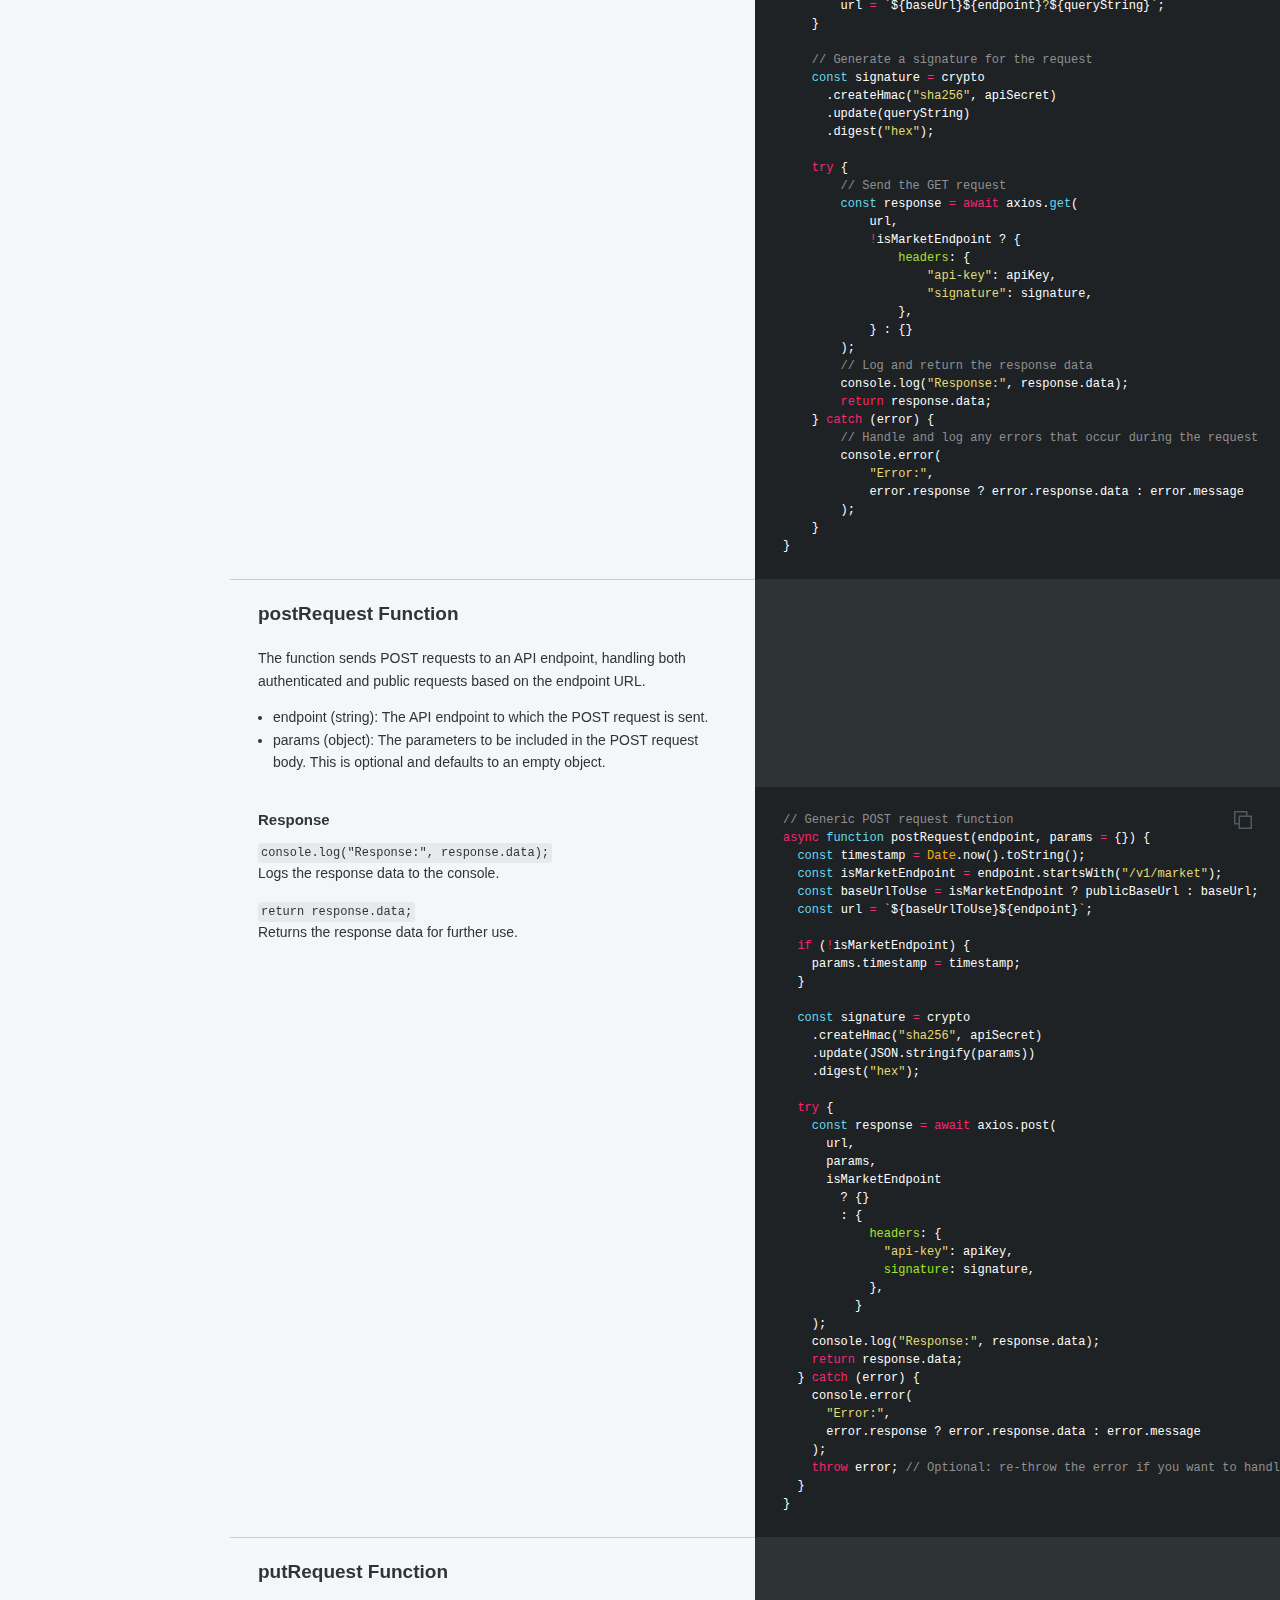
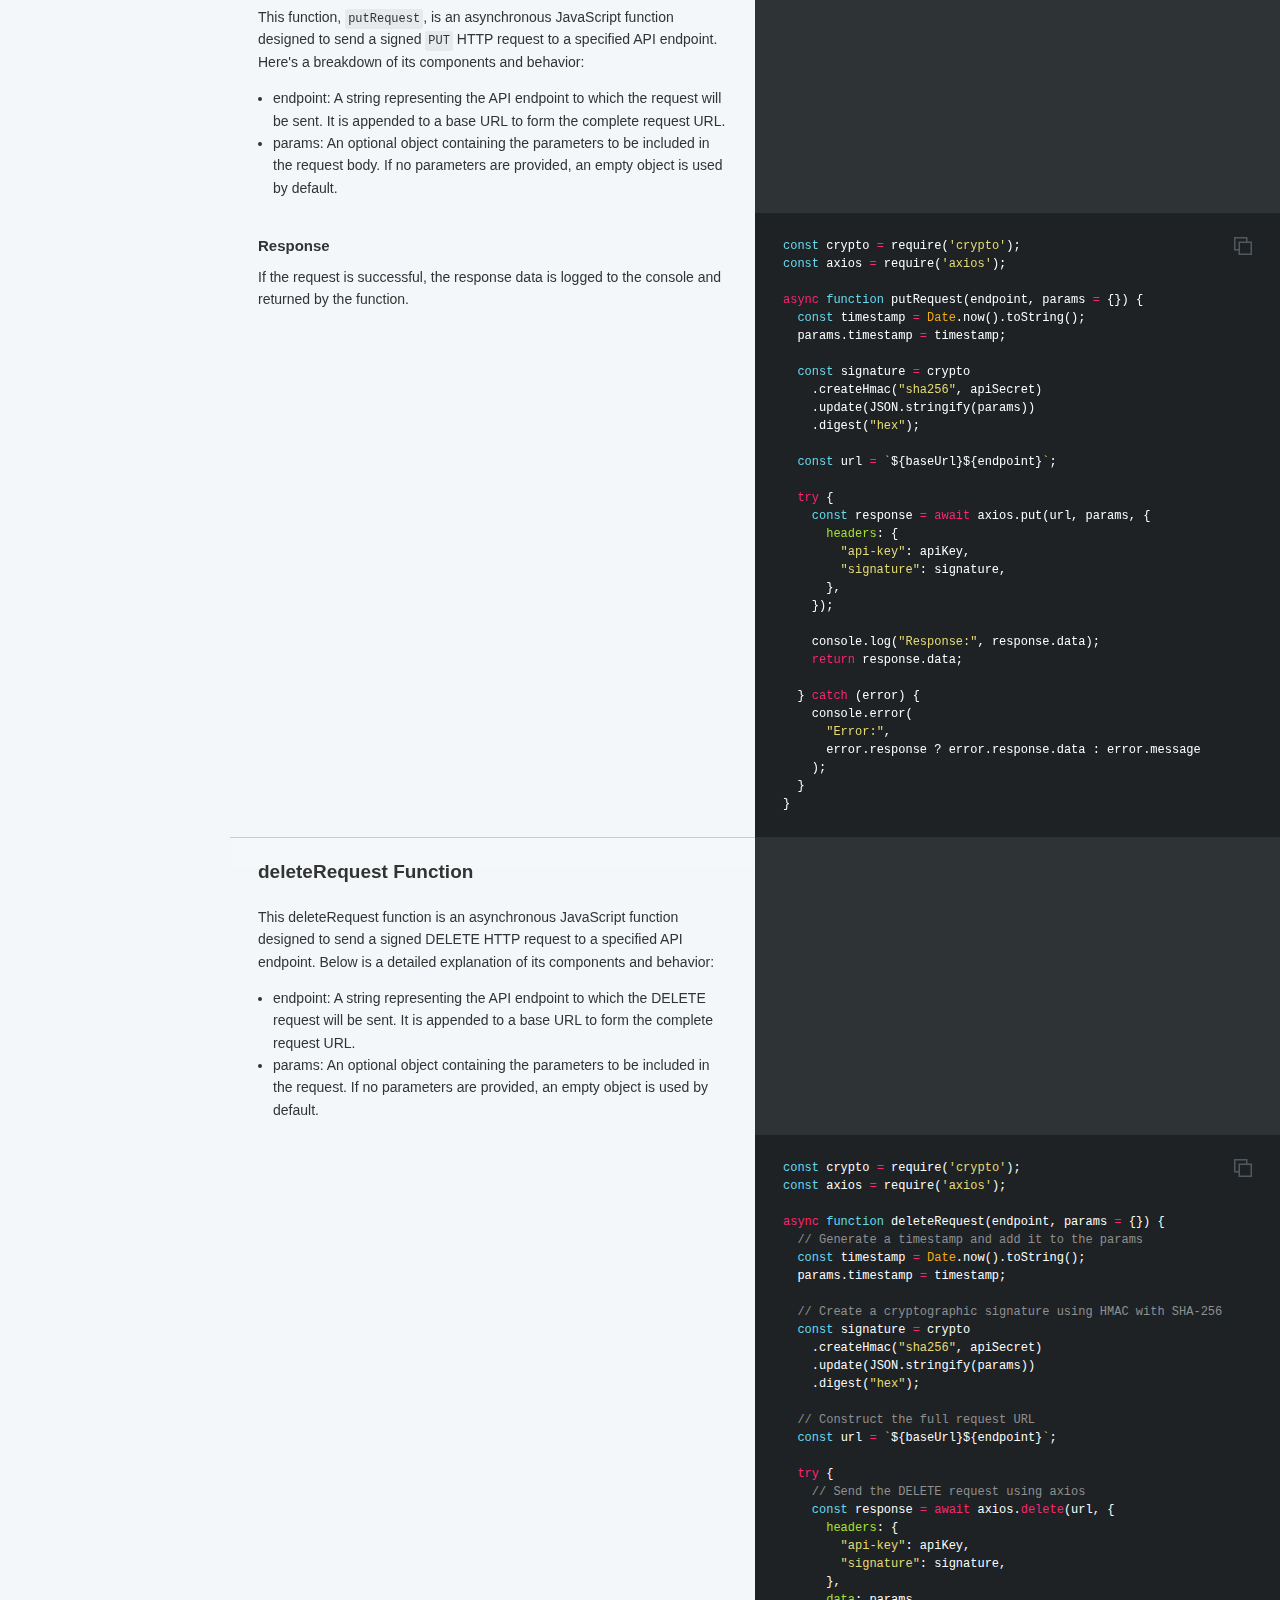
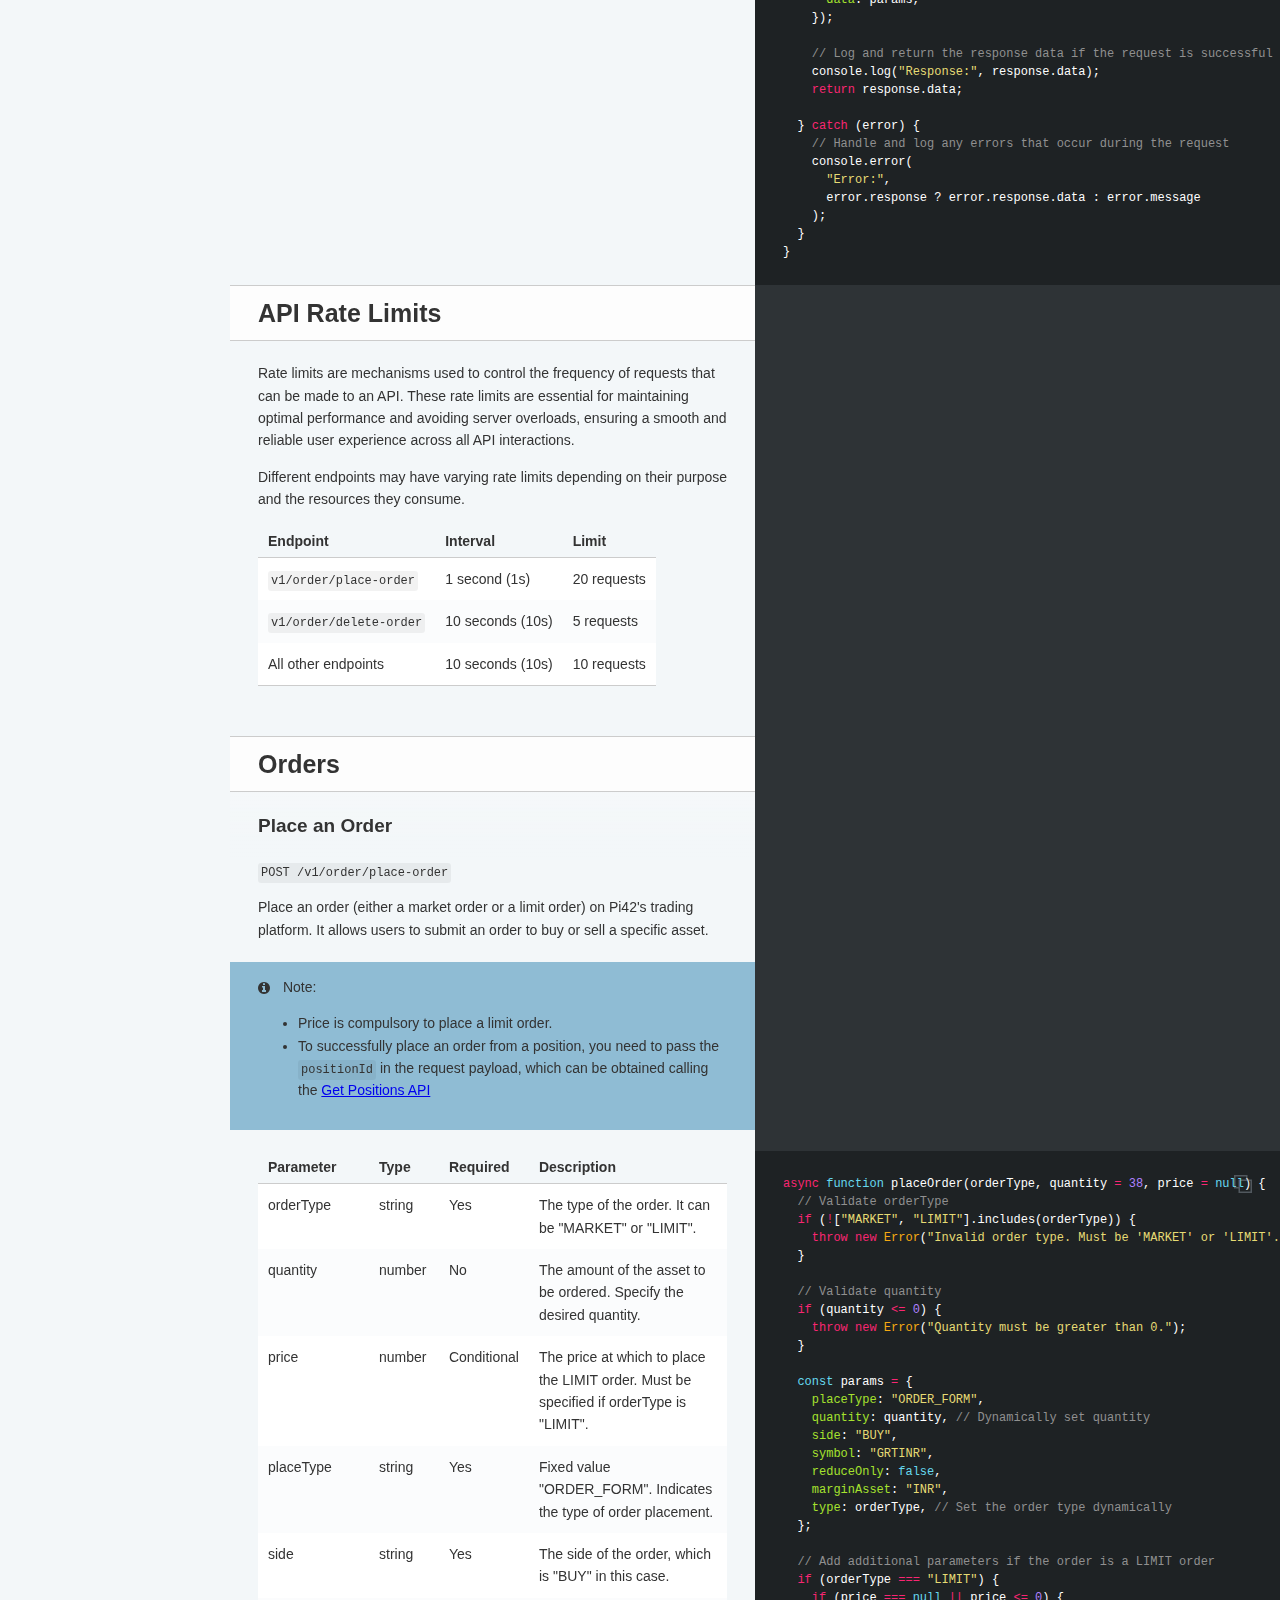
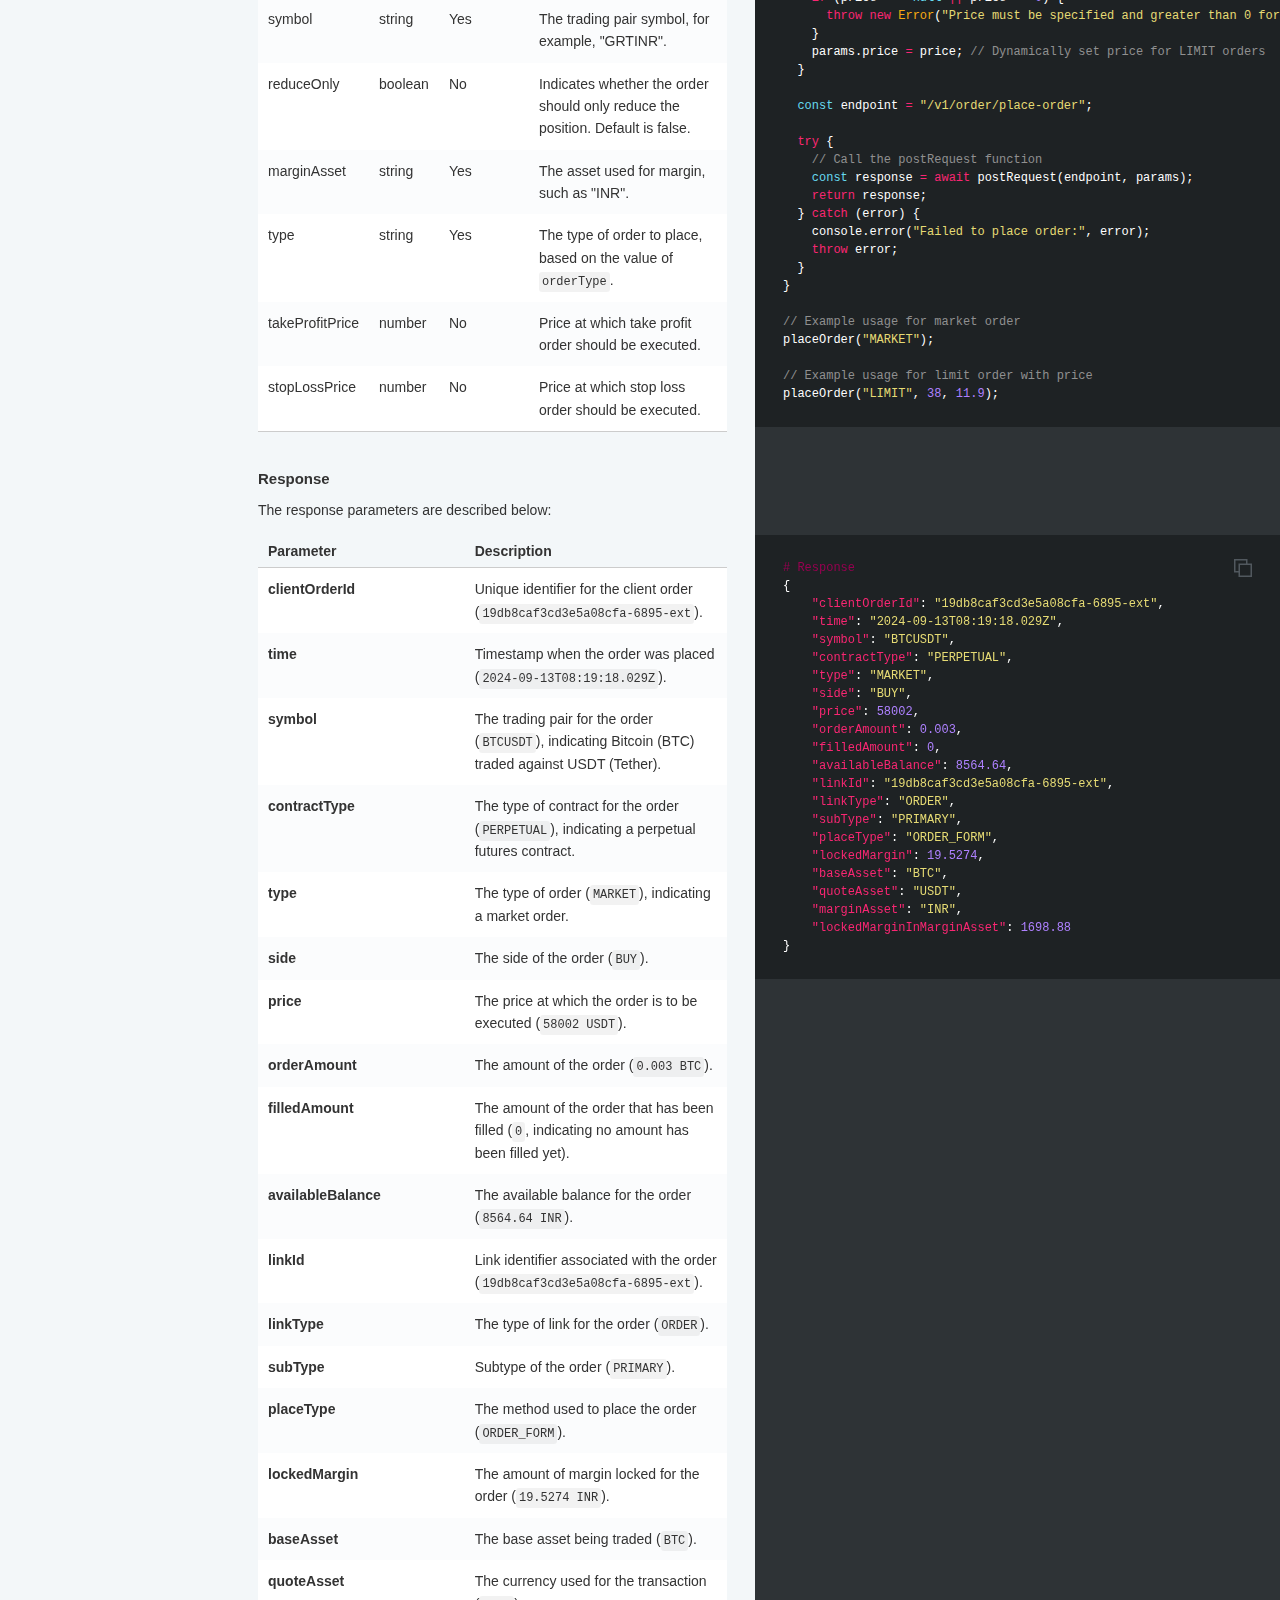
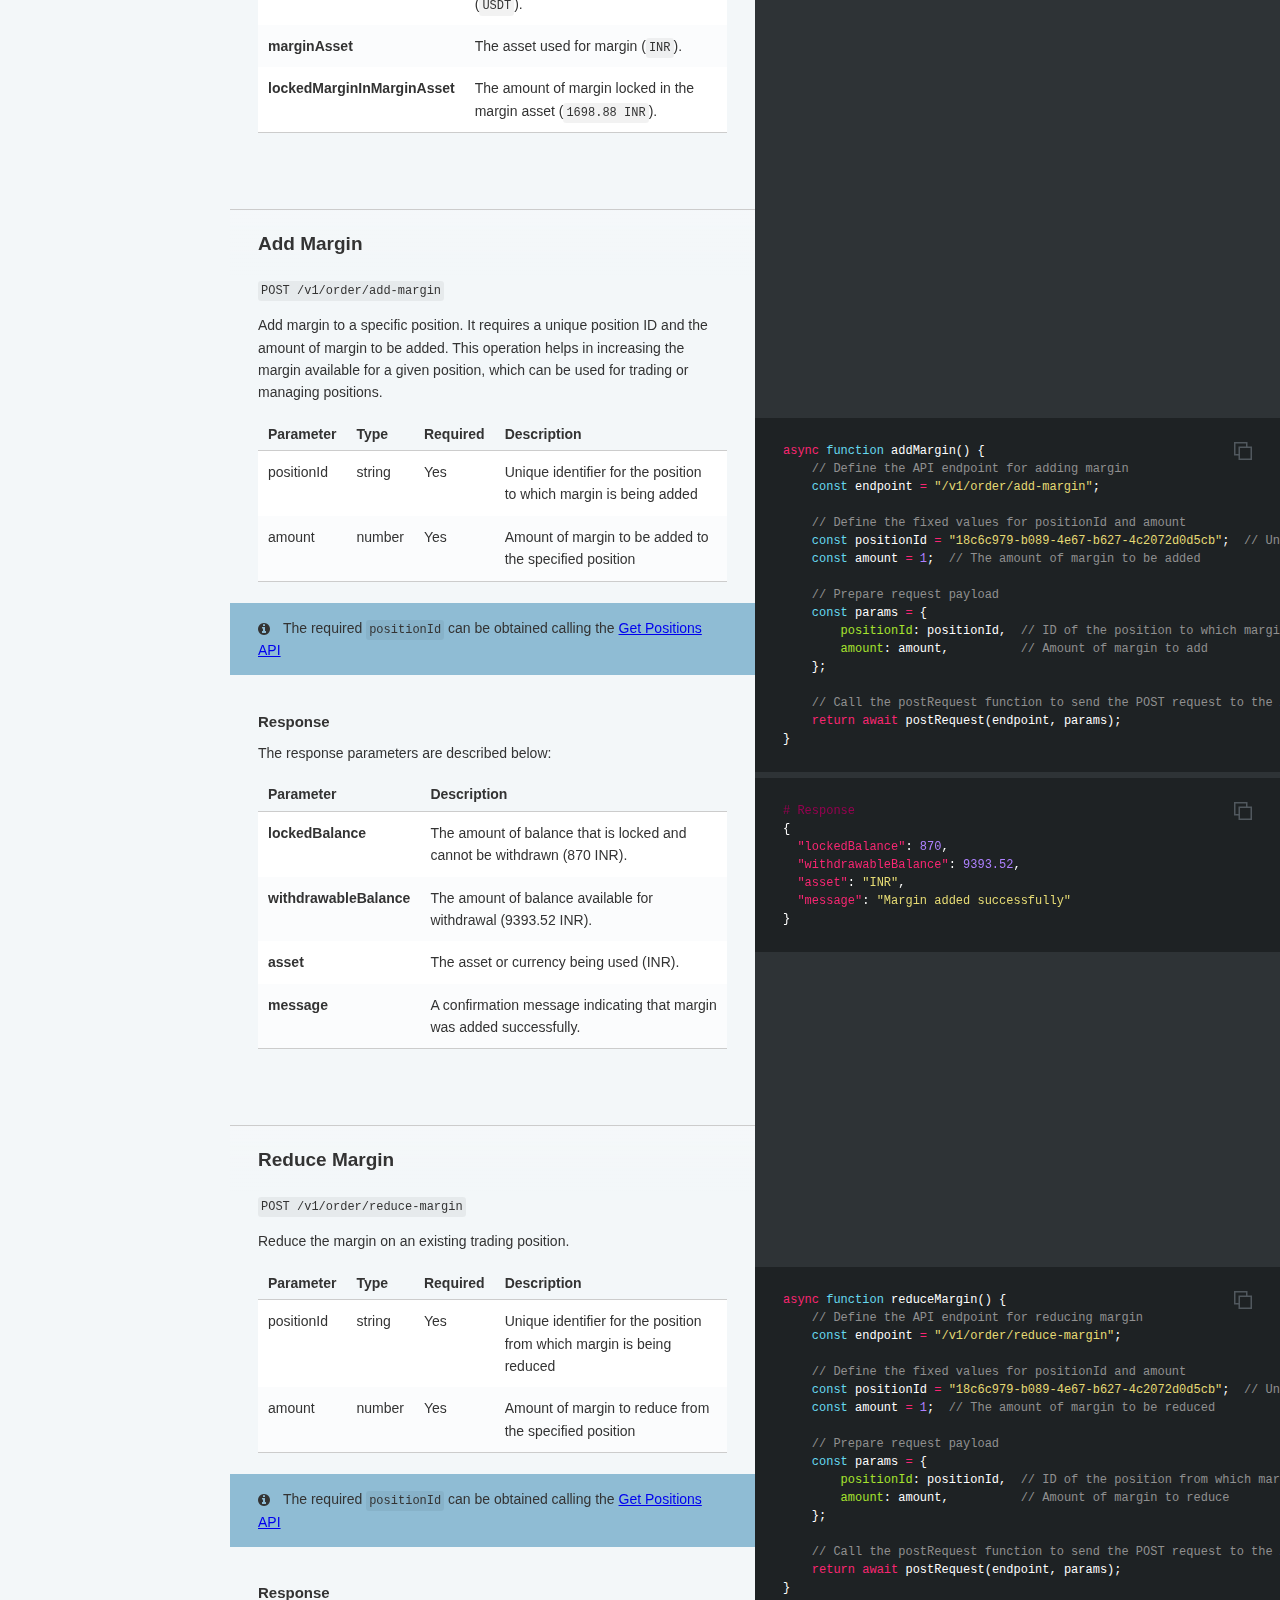
==== commit d2faa21f: "publish: Updated get request signature" ====
--- a/index.html
+++ b/index.html
@@ -735,7 +735,7 @@
 <tr><td><code>/v1/market/ticker24Hr</code></td></tr>
 </table>
 
-<aside class="notice"> 
+<aside class="notice">
 Base URLs for: <br/>
 - Authenticated endpoints: <code>https://fapi.pi42.com/ </code> <br/>
 - Public endpoints: <code> https://api.pi42.com/ </code>
@@ -771,7 +771,7 @@
 
 <div class="highlight"><pre class="highlight javascript tab-javascript"><code><span class="cm">/**
  * Sends a GET request to the specified endpoint with the given parameters.
- * 
+ *
  * @param {string} endpoint - The API endpoint to send the request to.
  * @param {Object} [params={}] - The query parameters to include in the request.
  * @returns {Promise&lt;Object&gt;} - The response data from the API.
@@ -784,16 +784,20 @@
     <span class="c1">// Determine if the endpoint is a market endpoint</span>
     <span class="kd">const</span> <span class="nx">isMarketEndpoint</span> <span class="o">=</span> <span class="nx">endpoint</span><span class="p">.</span><span class="nx">startsWith</span><span class="p">(</span><span class="dl">"</span><span class="s2">/v1/market</span><span class="dl">"</span><span class="p">);</span>
     <span class="kd">let</span> <span class="nx">url</span> <span class="o">=</span> <span class="dl">""</span><span class="p">;</span>
+    <span class="kd">const</span> <span class="nx">queryString</span> <span class="o">=</span> <span class="k">new</span> <span class="nx">URLSearchParams</span><span class="p">(</span><span class="nx">params</span><span class="p">).</span><span class="nx">toString</span><span class="p">();</span>
 
     <span class="c1">// Construct the URL based on the endpoint type</span>
     <span class="k">if</span> <span class="p">(</span><span class="nx">isMarketEndpoint</span><span class="p">)</span> <span class="p">{</span>
         <span class="nx">url</span> <span class="o">=</span> <span class="s2">`</span><span class="p">${</span><span class="nx">publicBaseUrl</span><span class="p">}${</span><span class="nx">endpoint</span><span class="p">}</span><span class="s2">`</span><span class="p">;</span>
     <span class="p">}</span> <span class="k">else</span> <span class="p">{</span>
-        <span class="nx">url</span> <span class="o">=</span> <span class="s2">`</span><span class="p">${</span><span class="nx">baseUrl</span><span class="p">}${</span><span class="nx">endpoint</span><span class="p">}</span><span class="s2">?</span><span class="p">${</span><span class="k">new</span> <span class="nx">URLSearchParams</span><span class="p">(</span><span class="nx">params</span><span class="p">).</span><span class="nx">toString</span><span class="p">()}</span><span class="s2">`</span><span class="p">;</span>
+        <span class="nx">url</span> <span class="o">=</span> <span class="s2">`</span><span class="p">${</span><span class="nx">baseUrl</span><span class="p">}${</span><span class="nx">endpoint</span><span class="p">}</span><span class="s2">?</span><span class="p">${</span><span class="nx">queryString</span><span class="p">}</span><span class="s2">`</span><span class="p">;</span>
     <span class="p">}</span>
 
     <span class="c1">// Generate a signature for the request</span>
-    <span class="kd">const</span> <span class="nx">signature</span> <span class="o">=</span> <span class="nx">generateSignature</span><span class="p">(</span><span class="nx">params</span><span class="p">,</span> <span class="nx">apiSecret</span><span class="p">);</span>
+    <span class="kd">const</span> <span class="nx">signature</span> <span class="o">=</span> <span class="nx">crypto</span>
+      <span class="p">.</span><span class="nx">createHmac</span><span class="p">(</span><span class="dl">"</span><span class="s2">sha256</span><span class="dl">"</span><span class="p">,</span> <span class="nx">apiSecret</span><span class="p">)</span>
+      <span class="p">.</span><span class="nx">update</span><span class="p">(</span><span class="nx">queryString</span><span class="p">)</span>
+      <span class="p">.</span><span class="nx">digest</span><span class="p">(</span><span class="dl">"</span><span class="s2">hex</span><span class="dl">"</span><span class="p">);</span>
 
     <span class="k">try</span> <span class="p">{</span>
         <span class="c1">// Send the GET request</span>
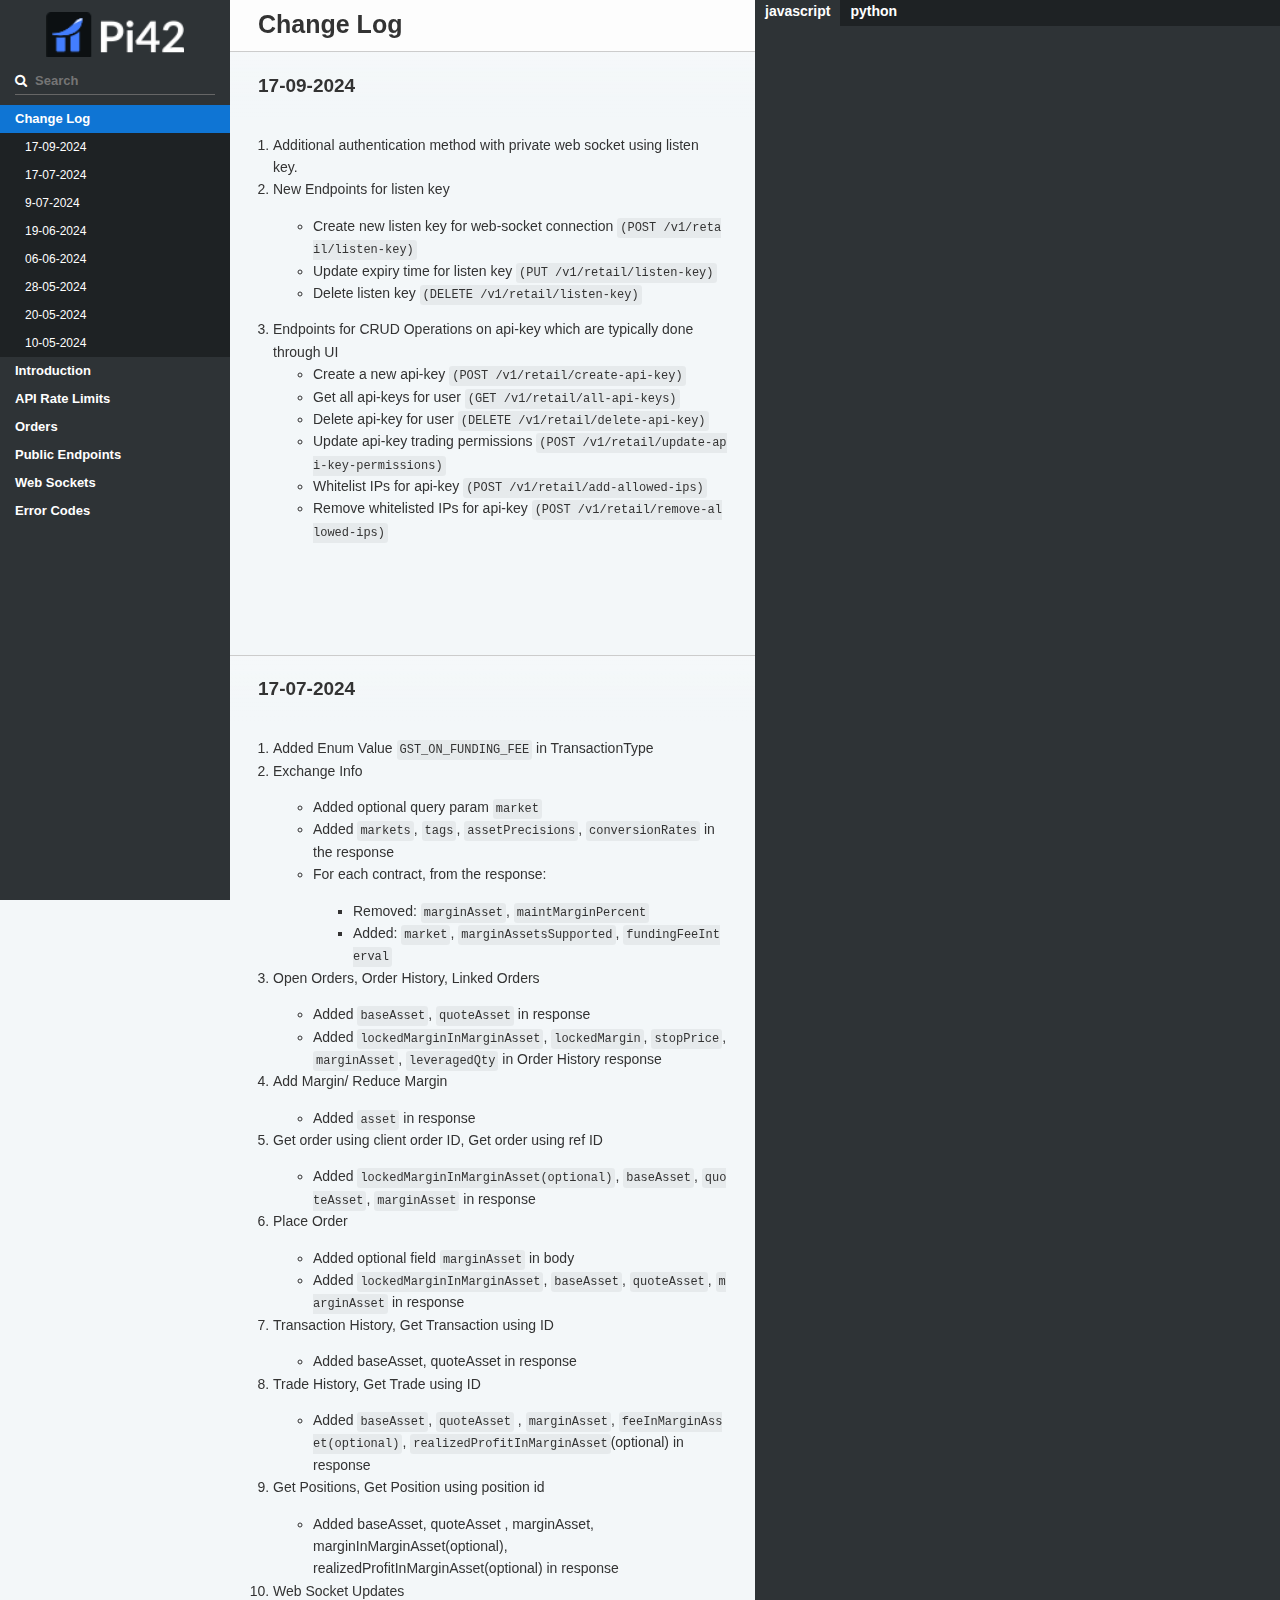
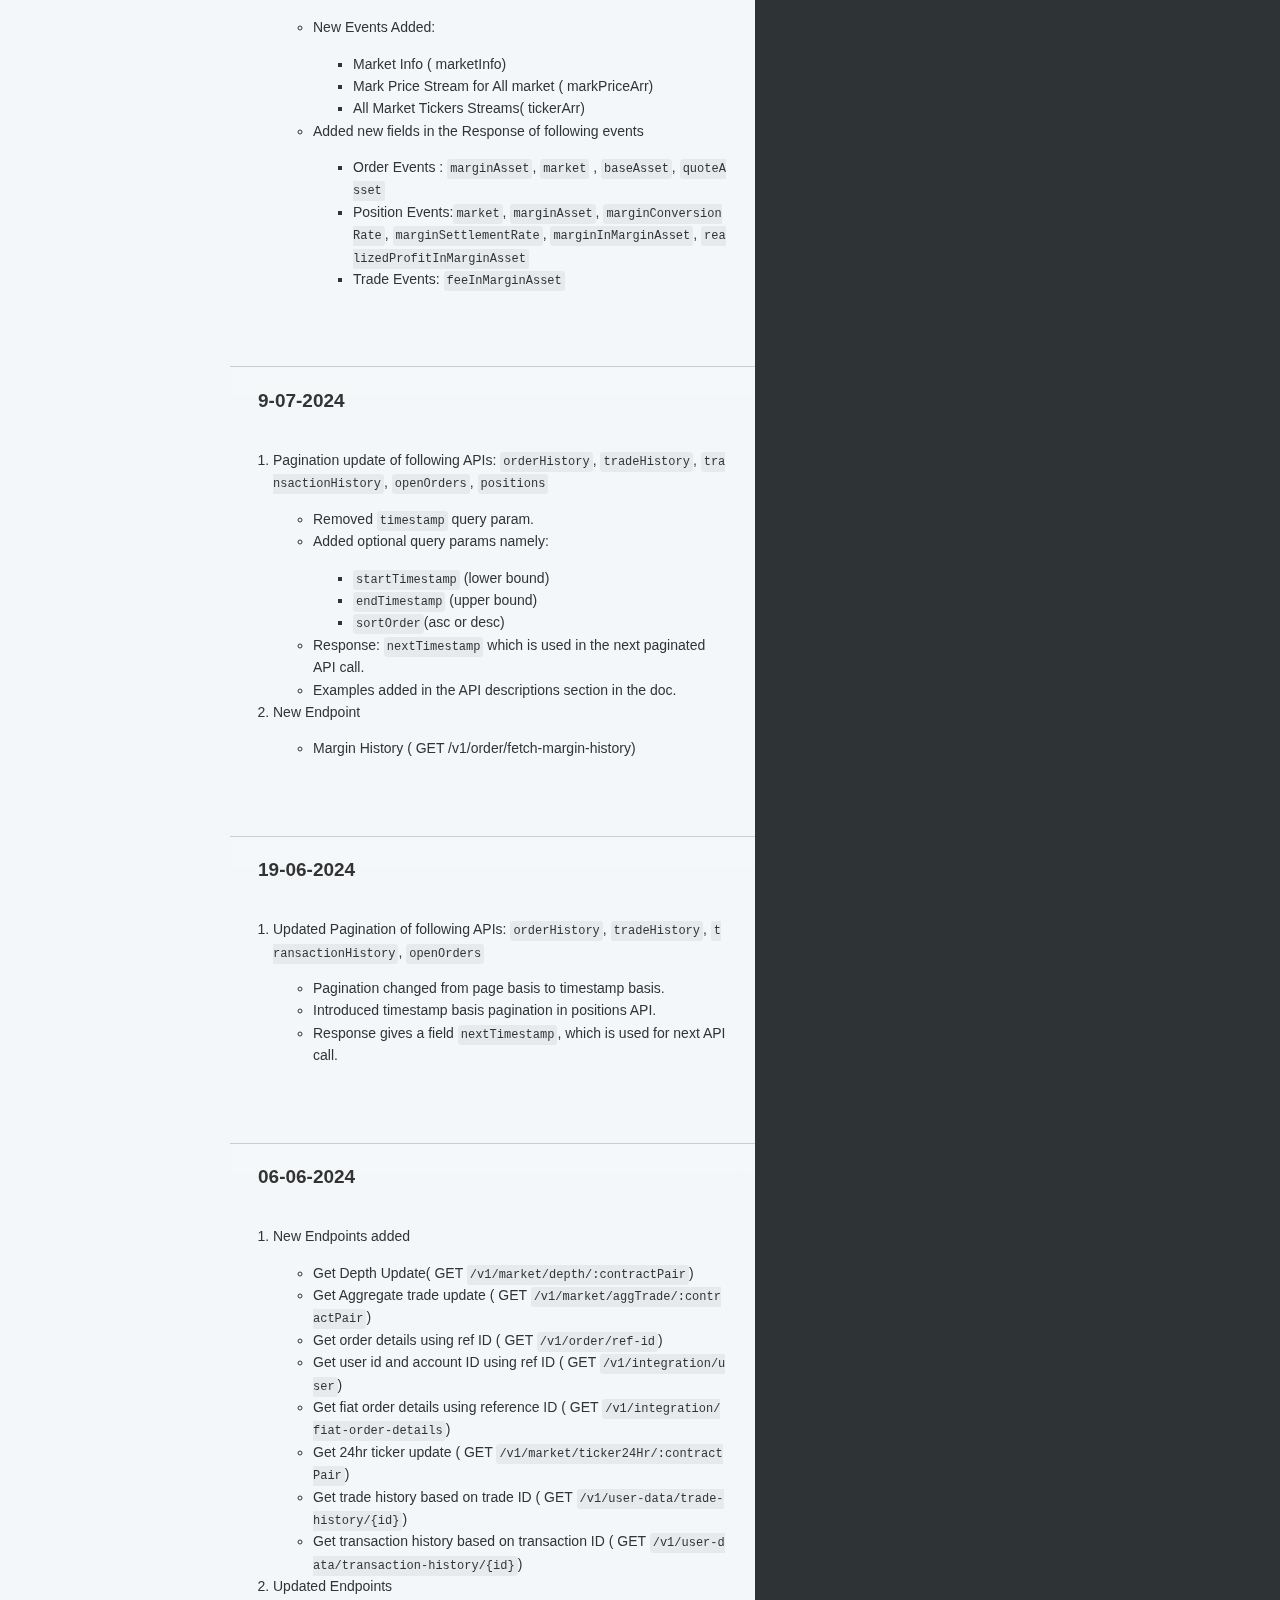
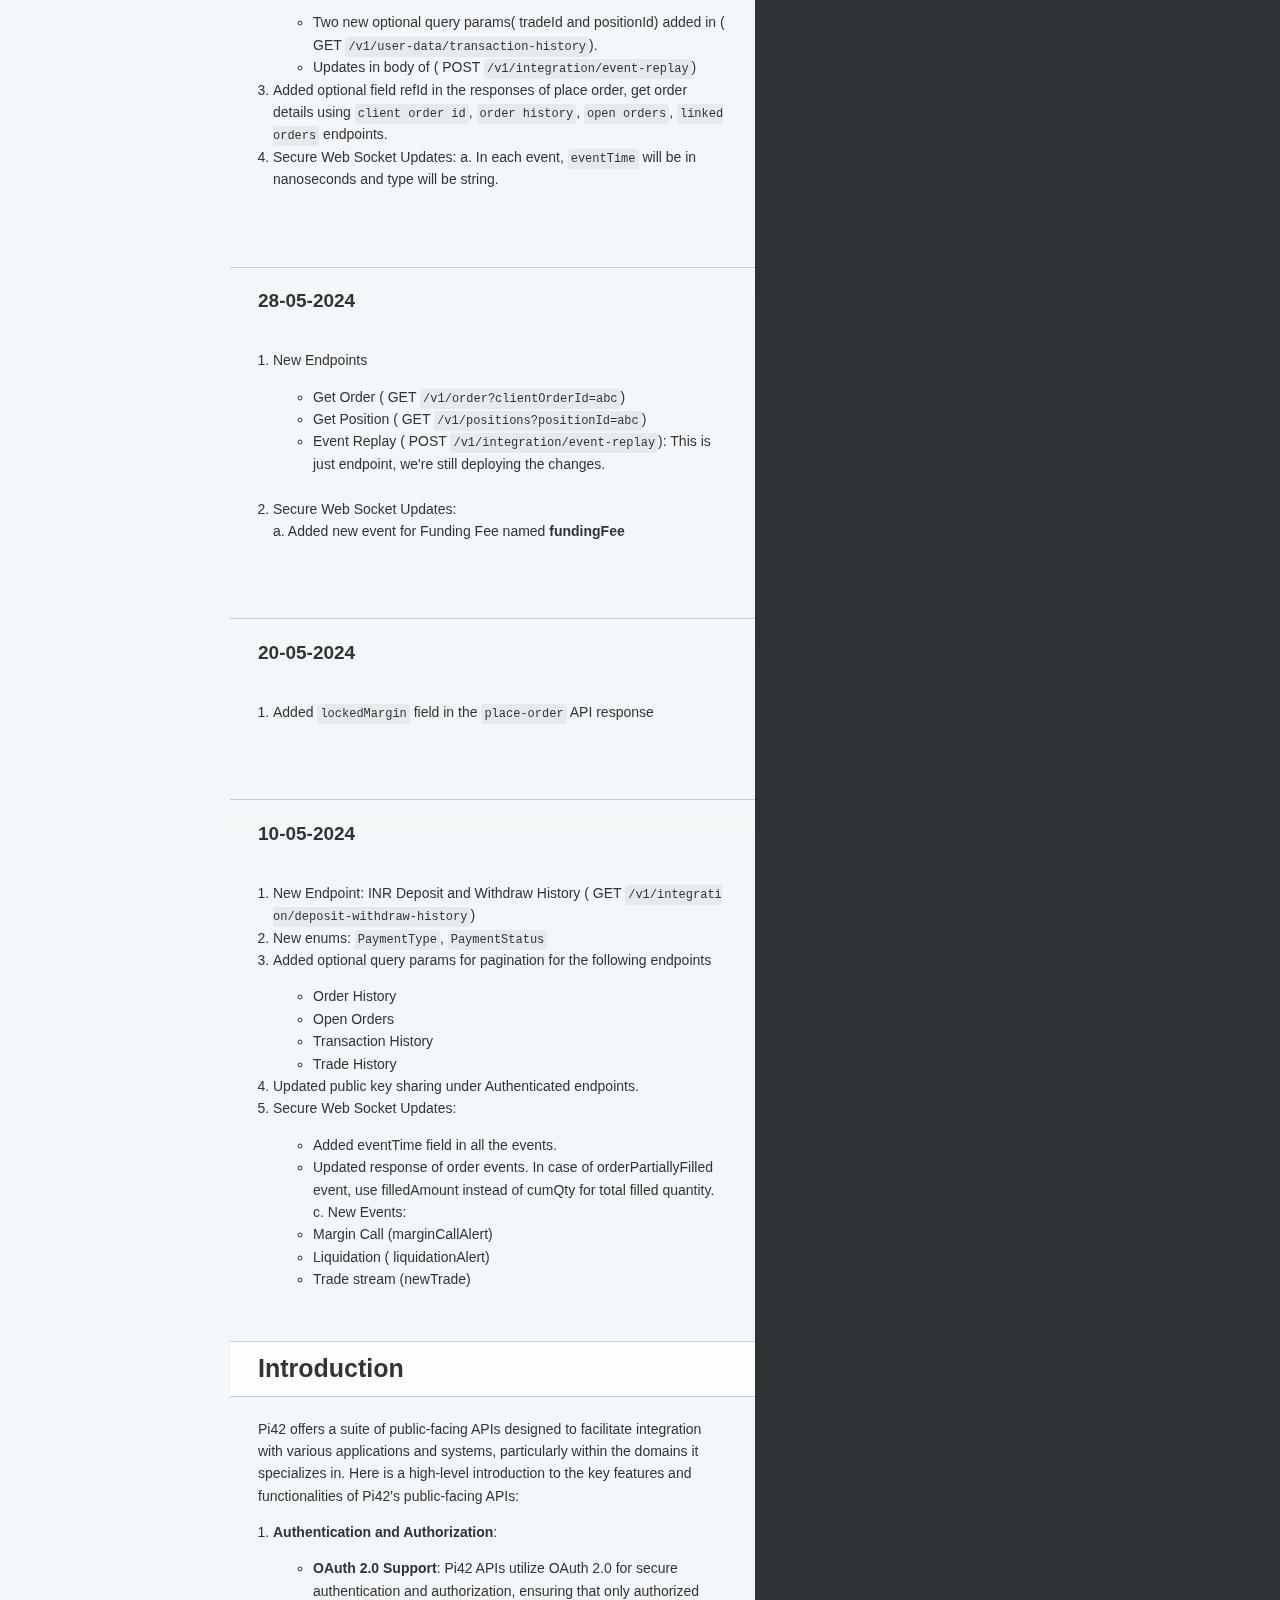
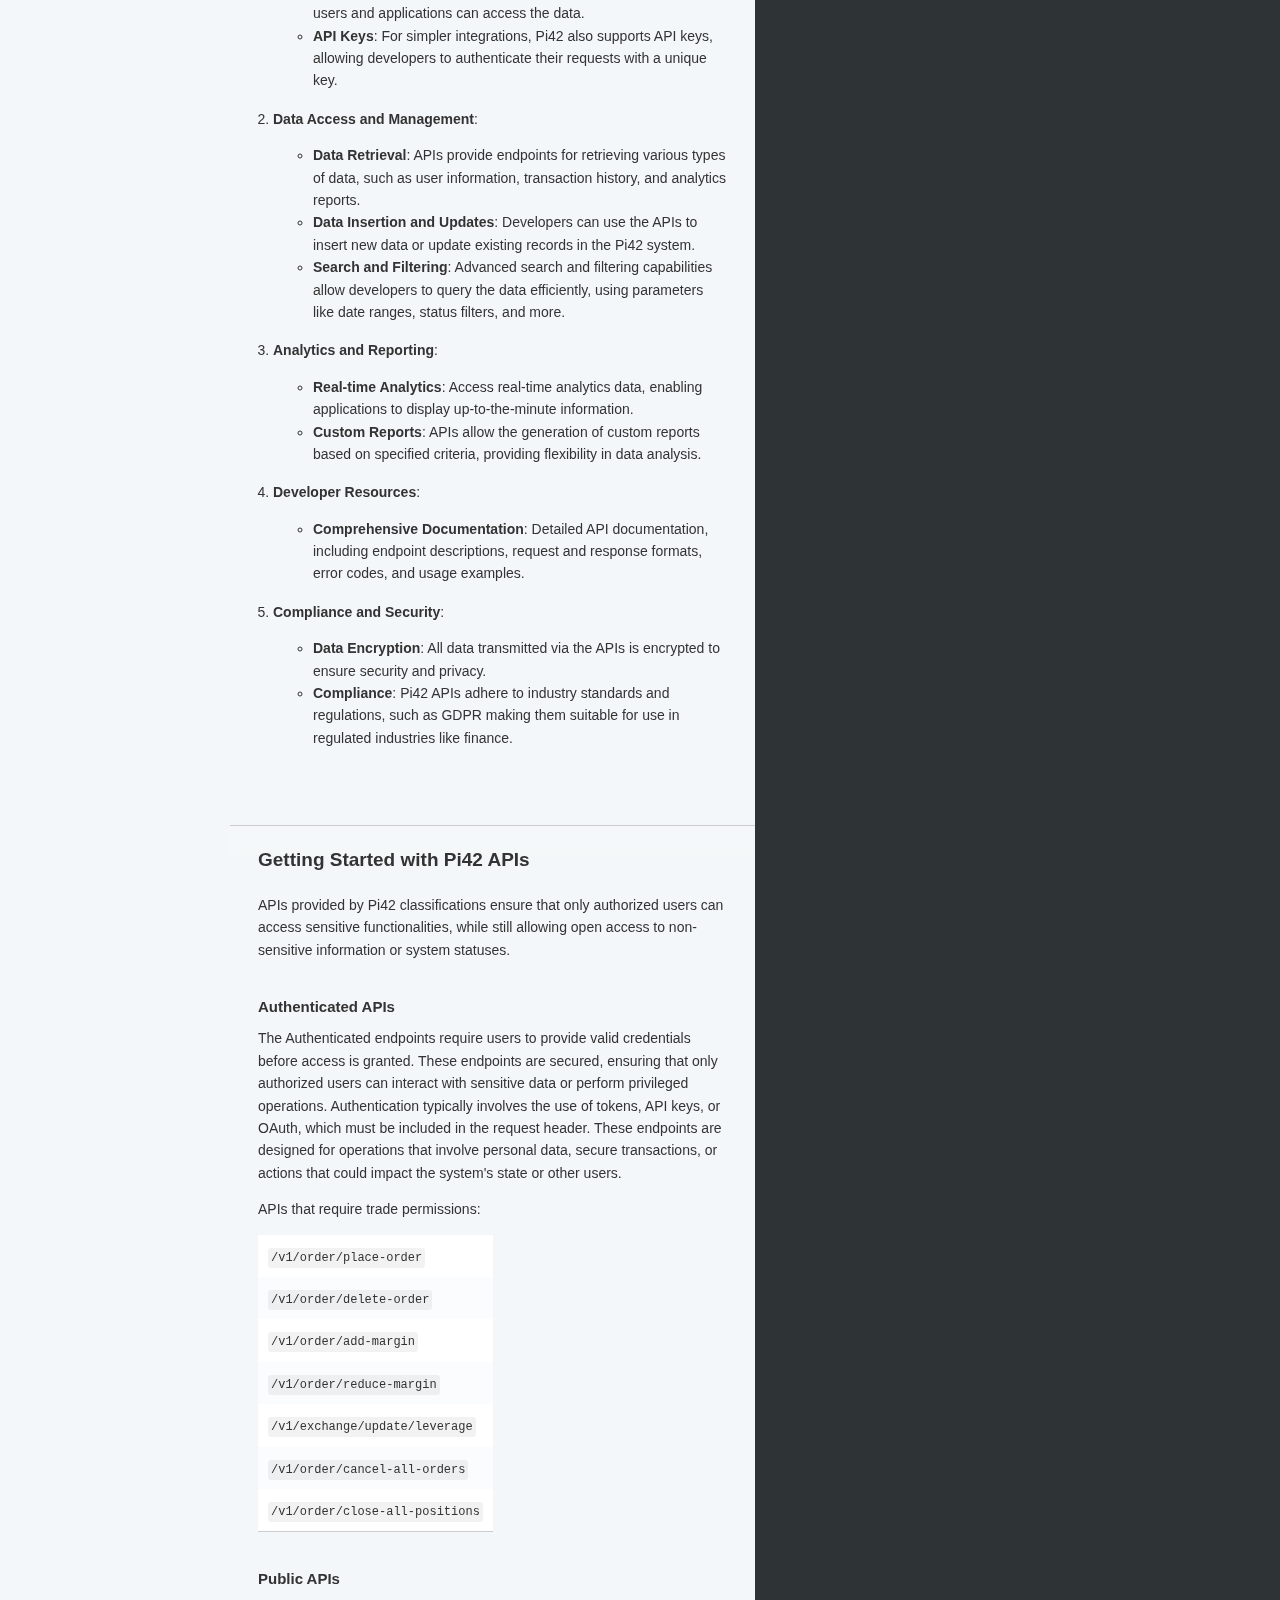
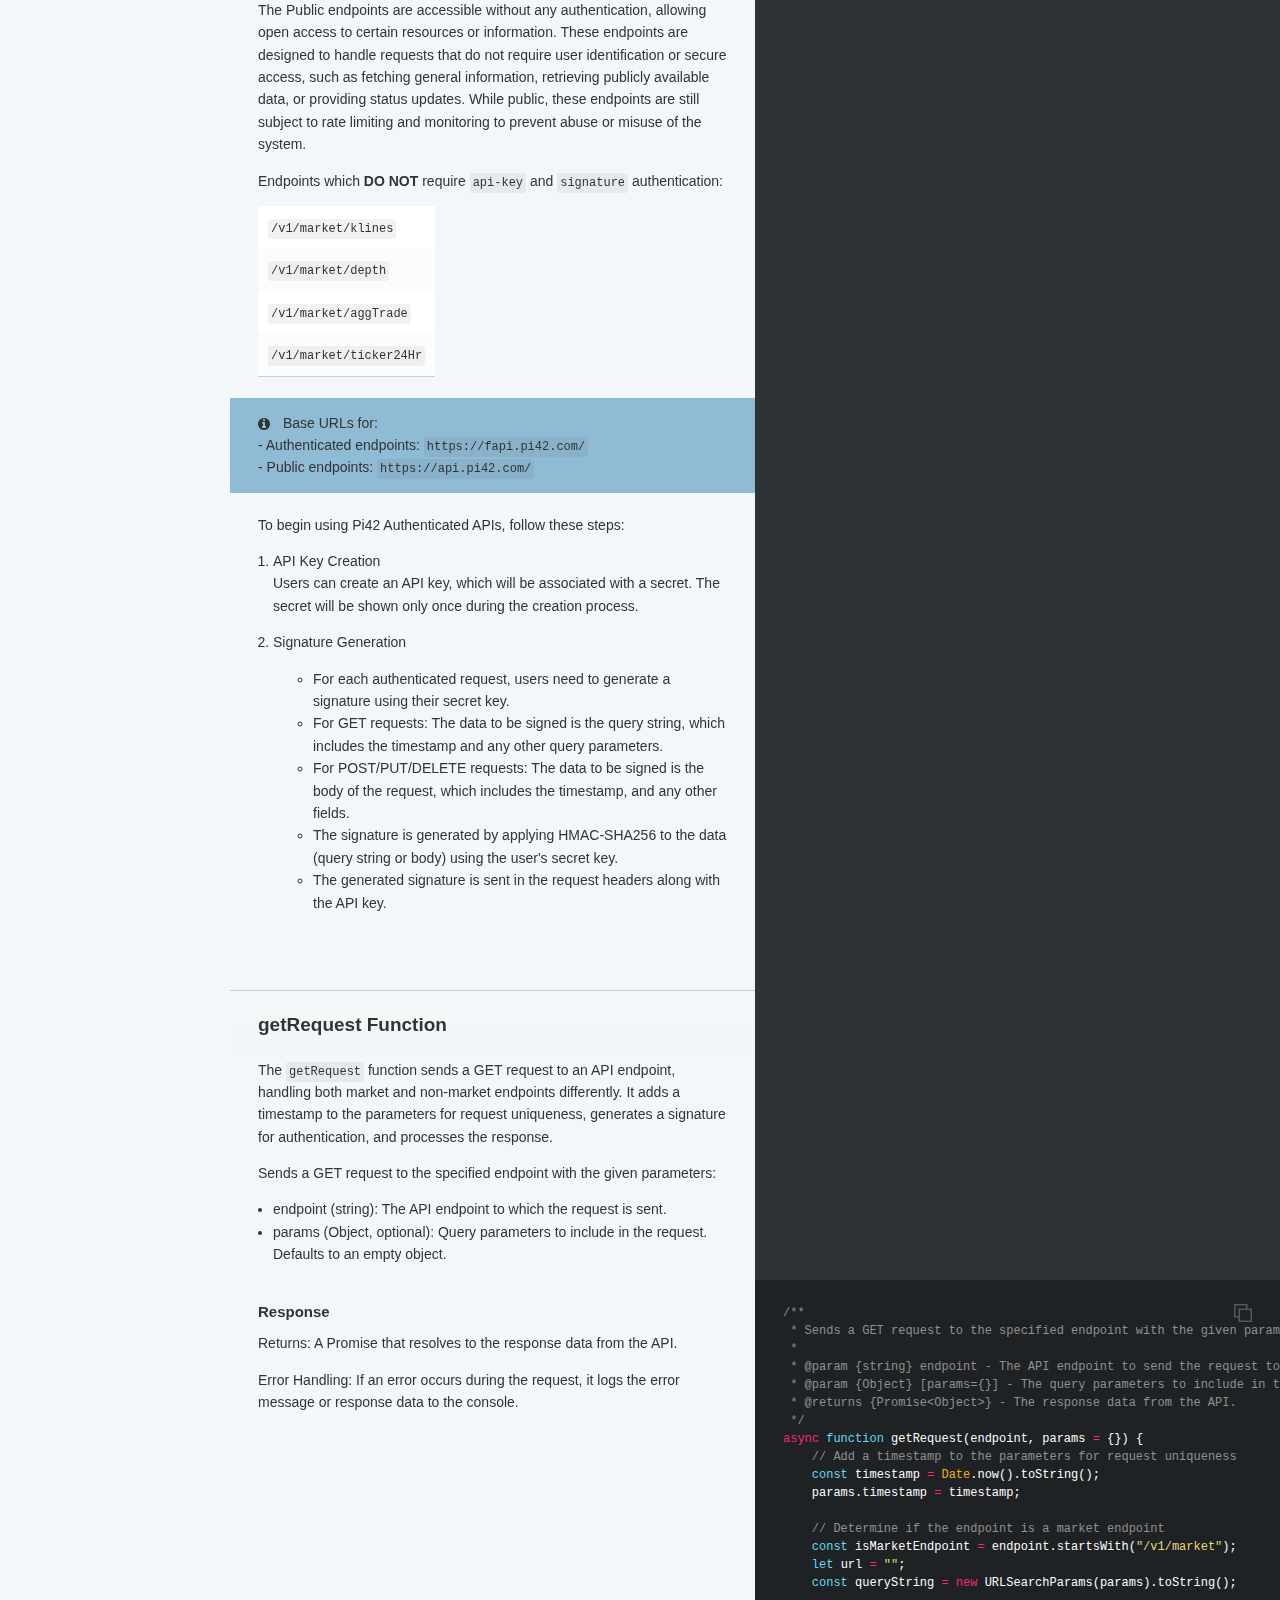
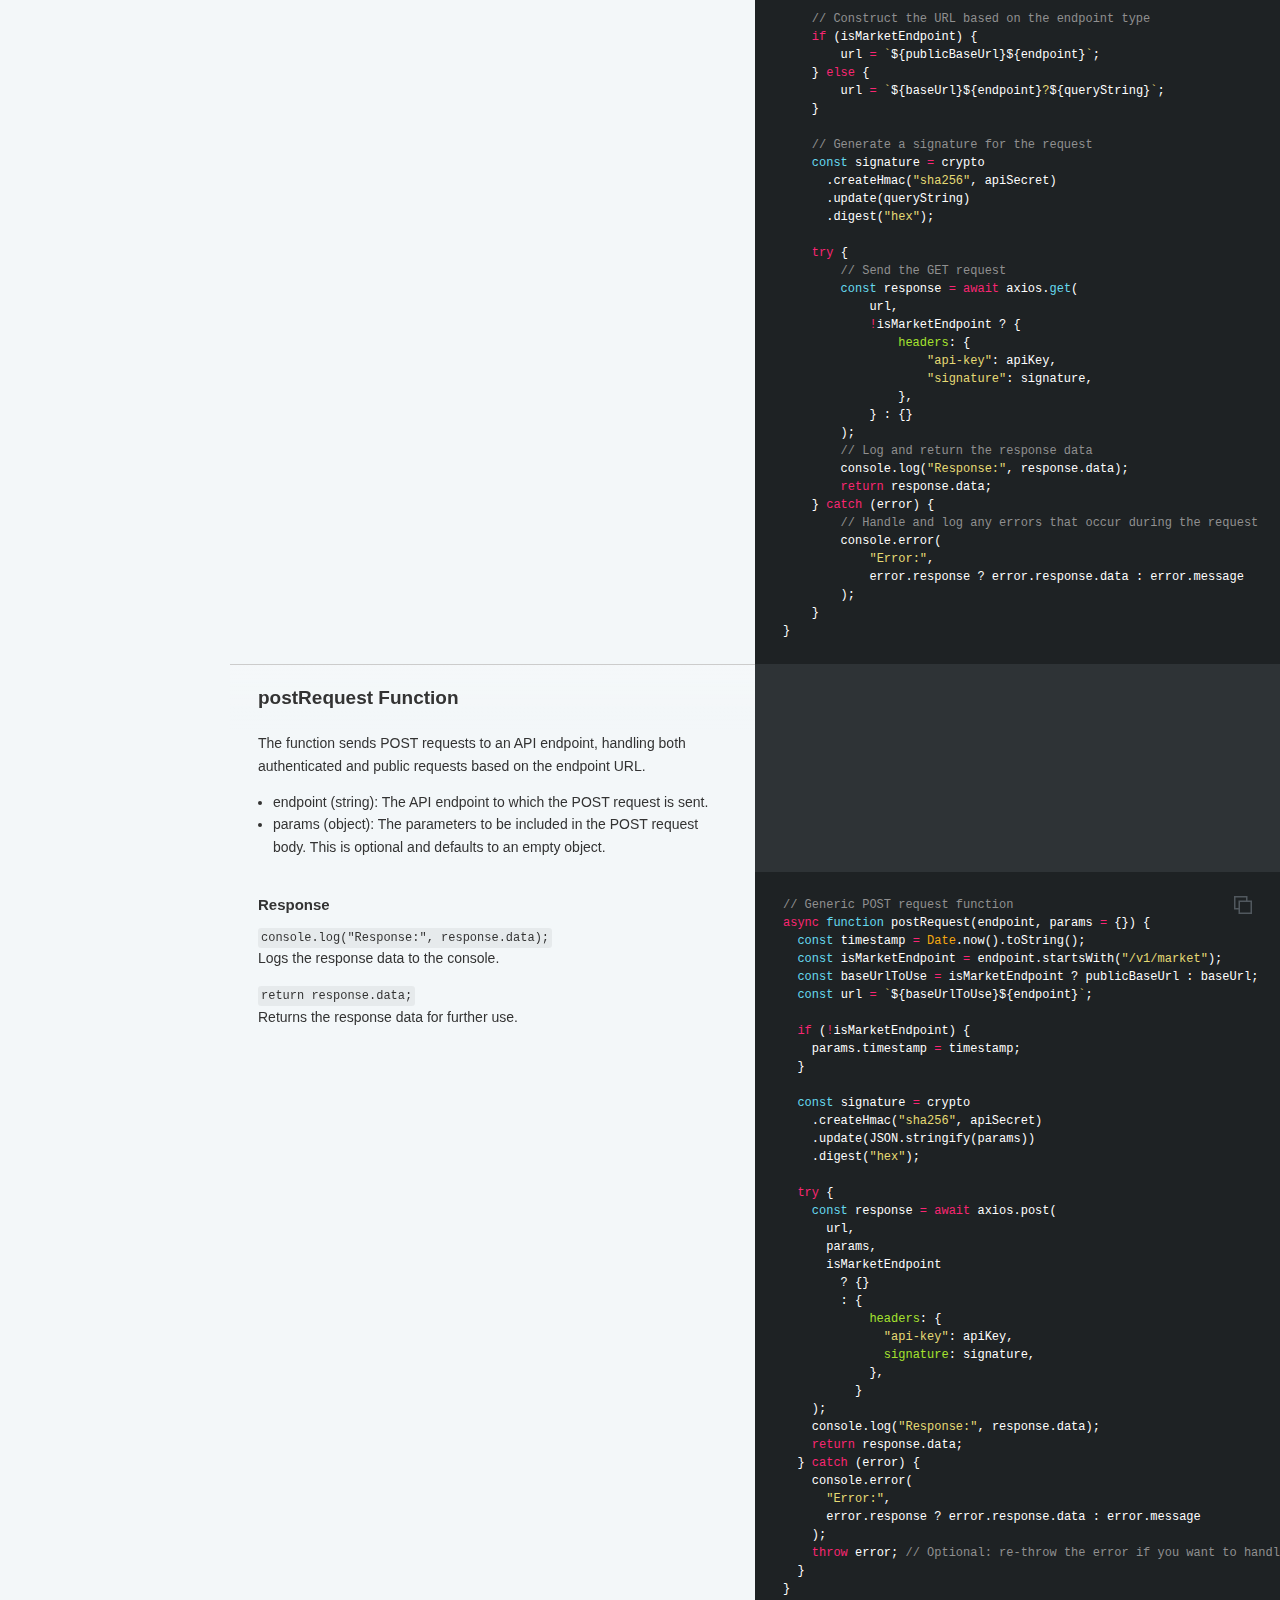
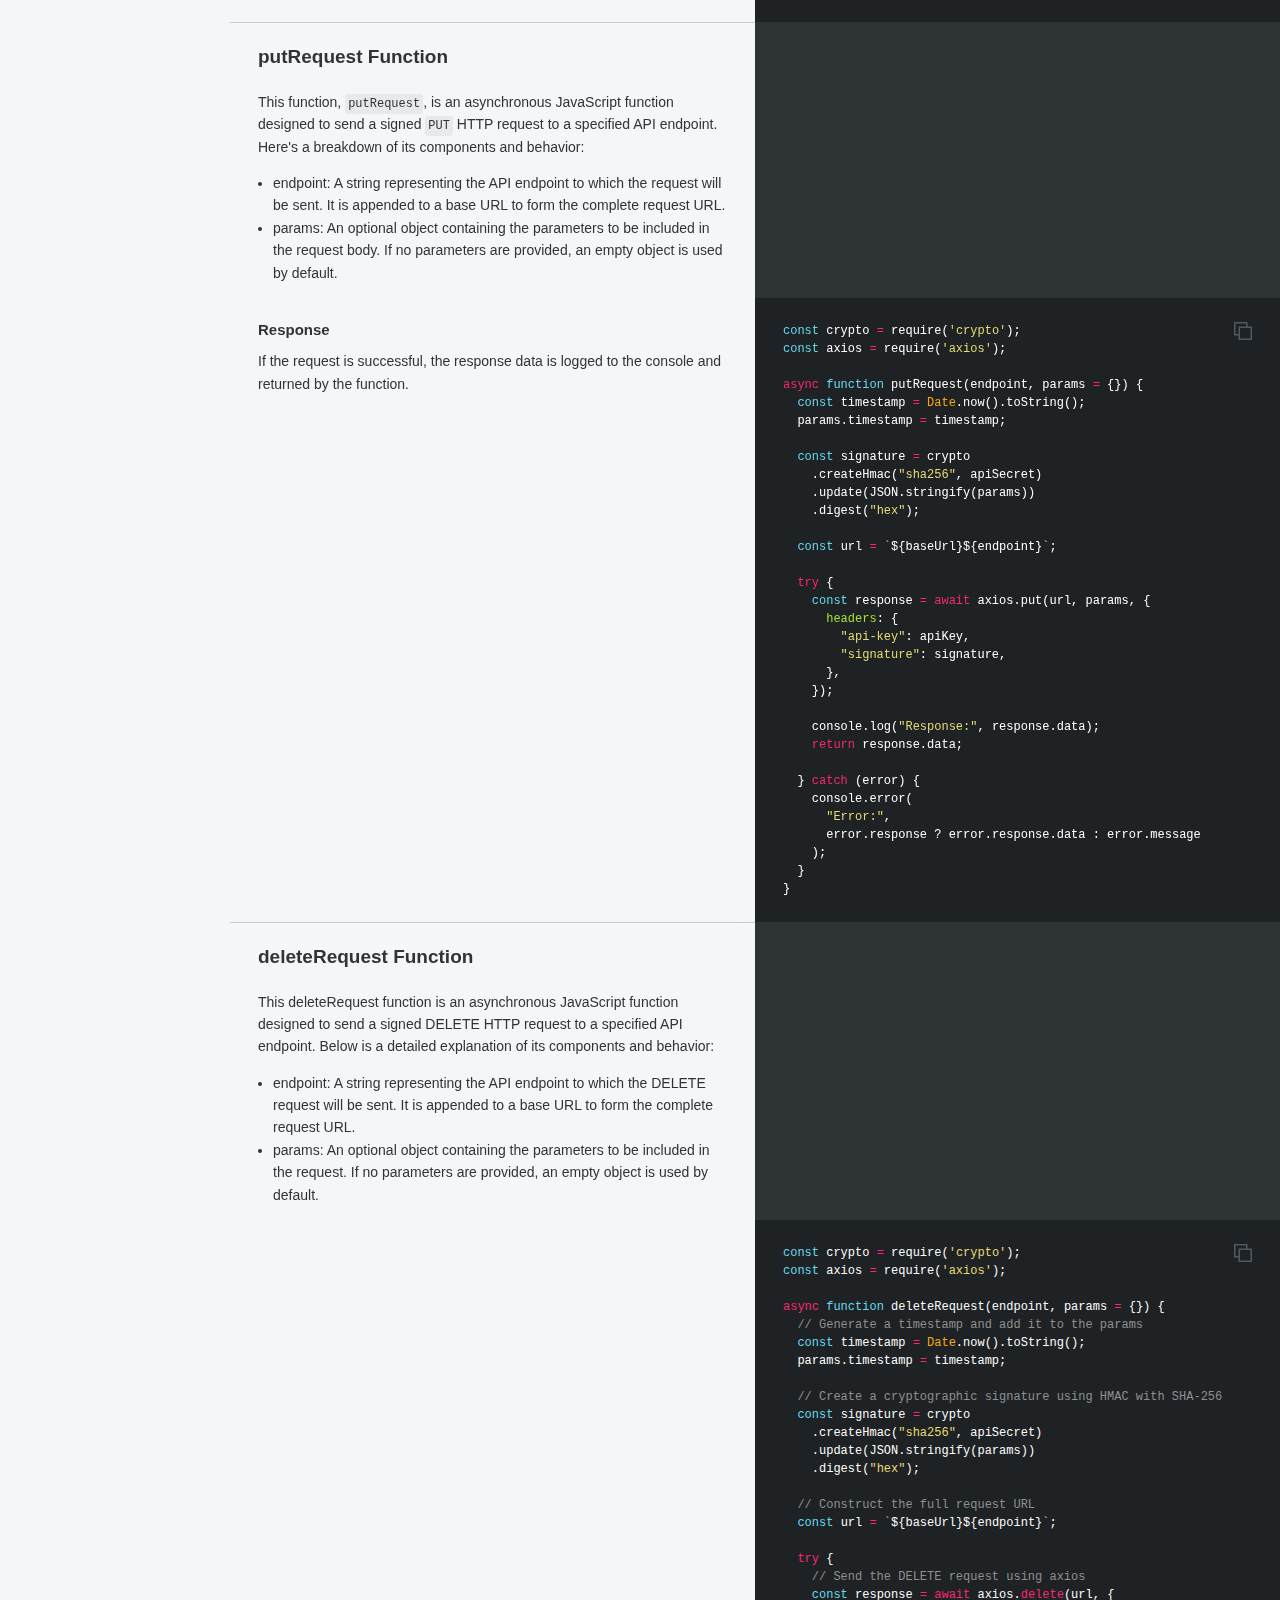
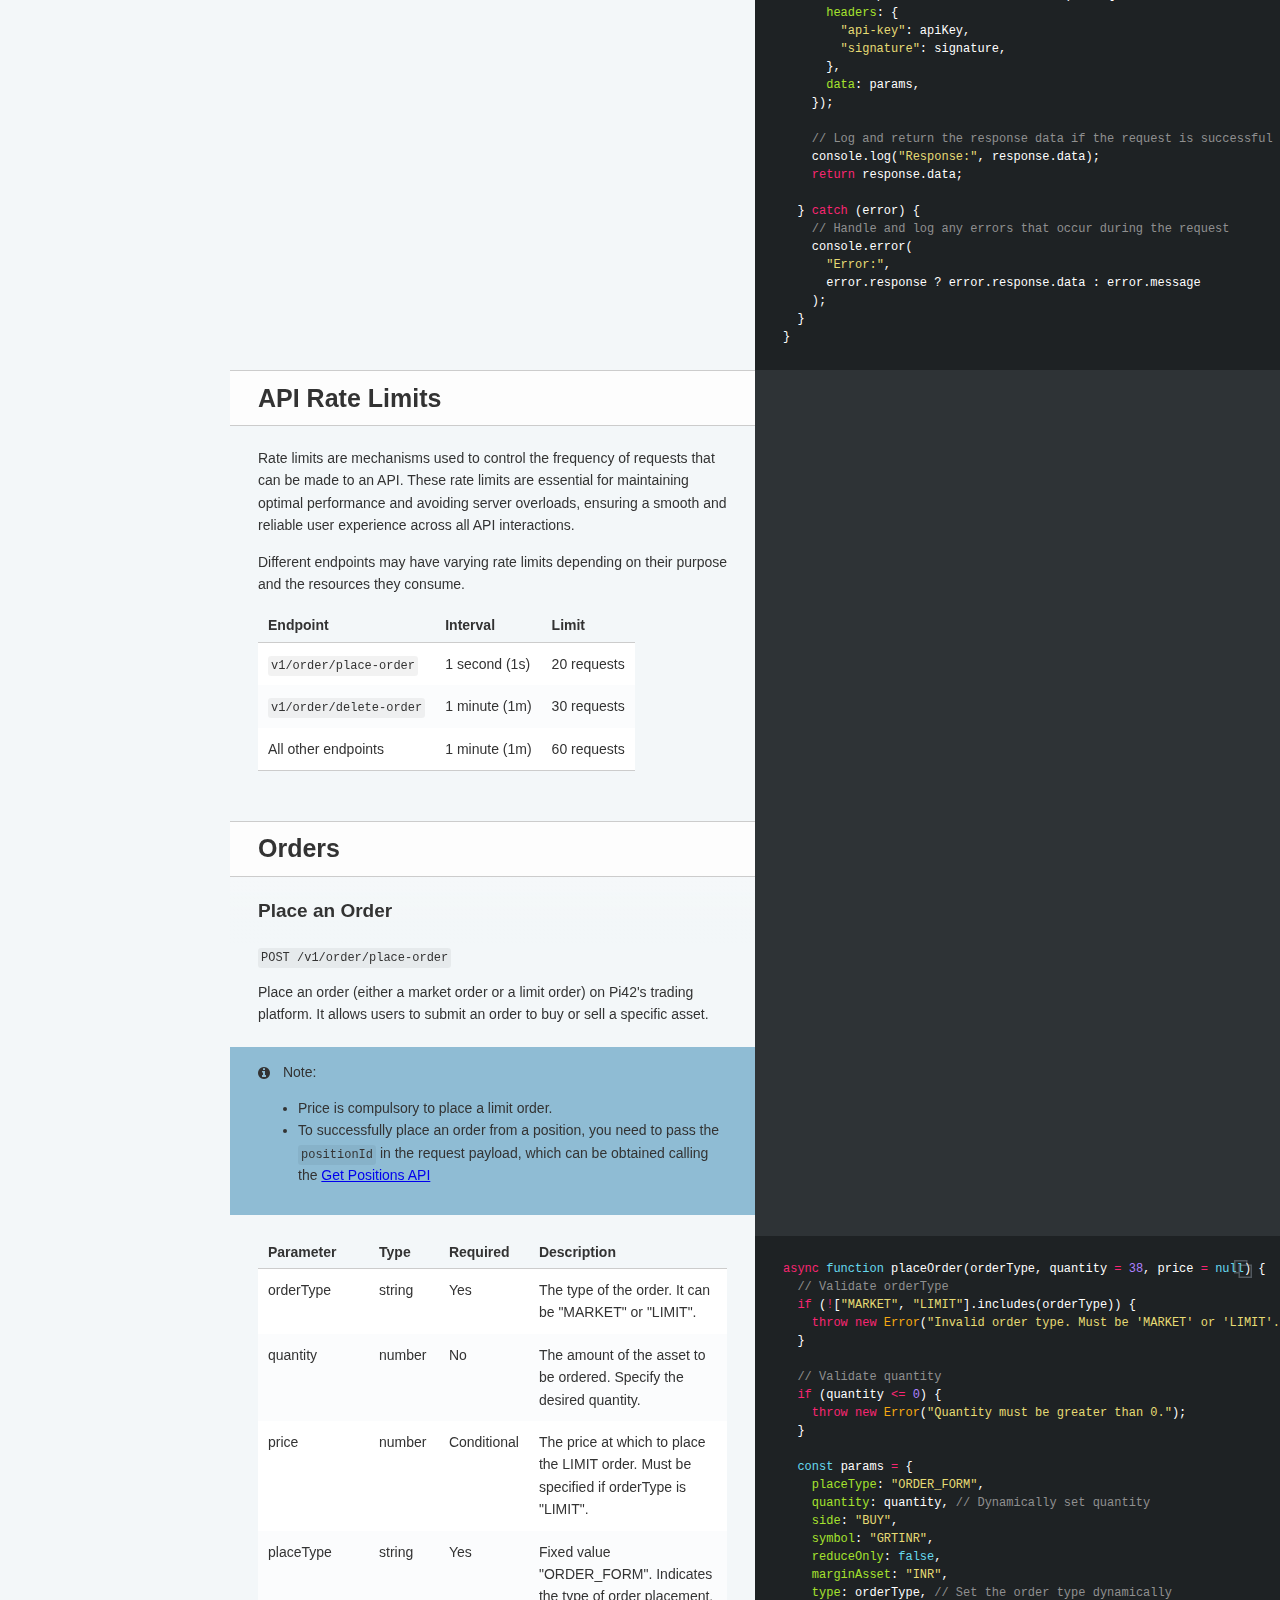
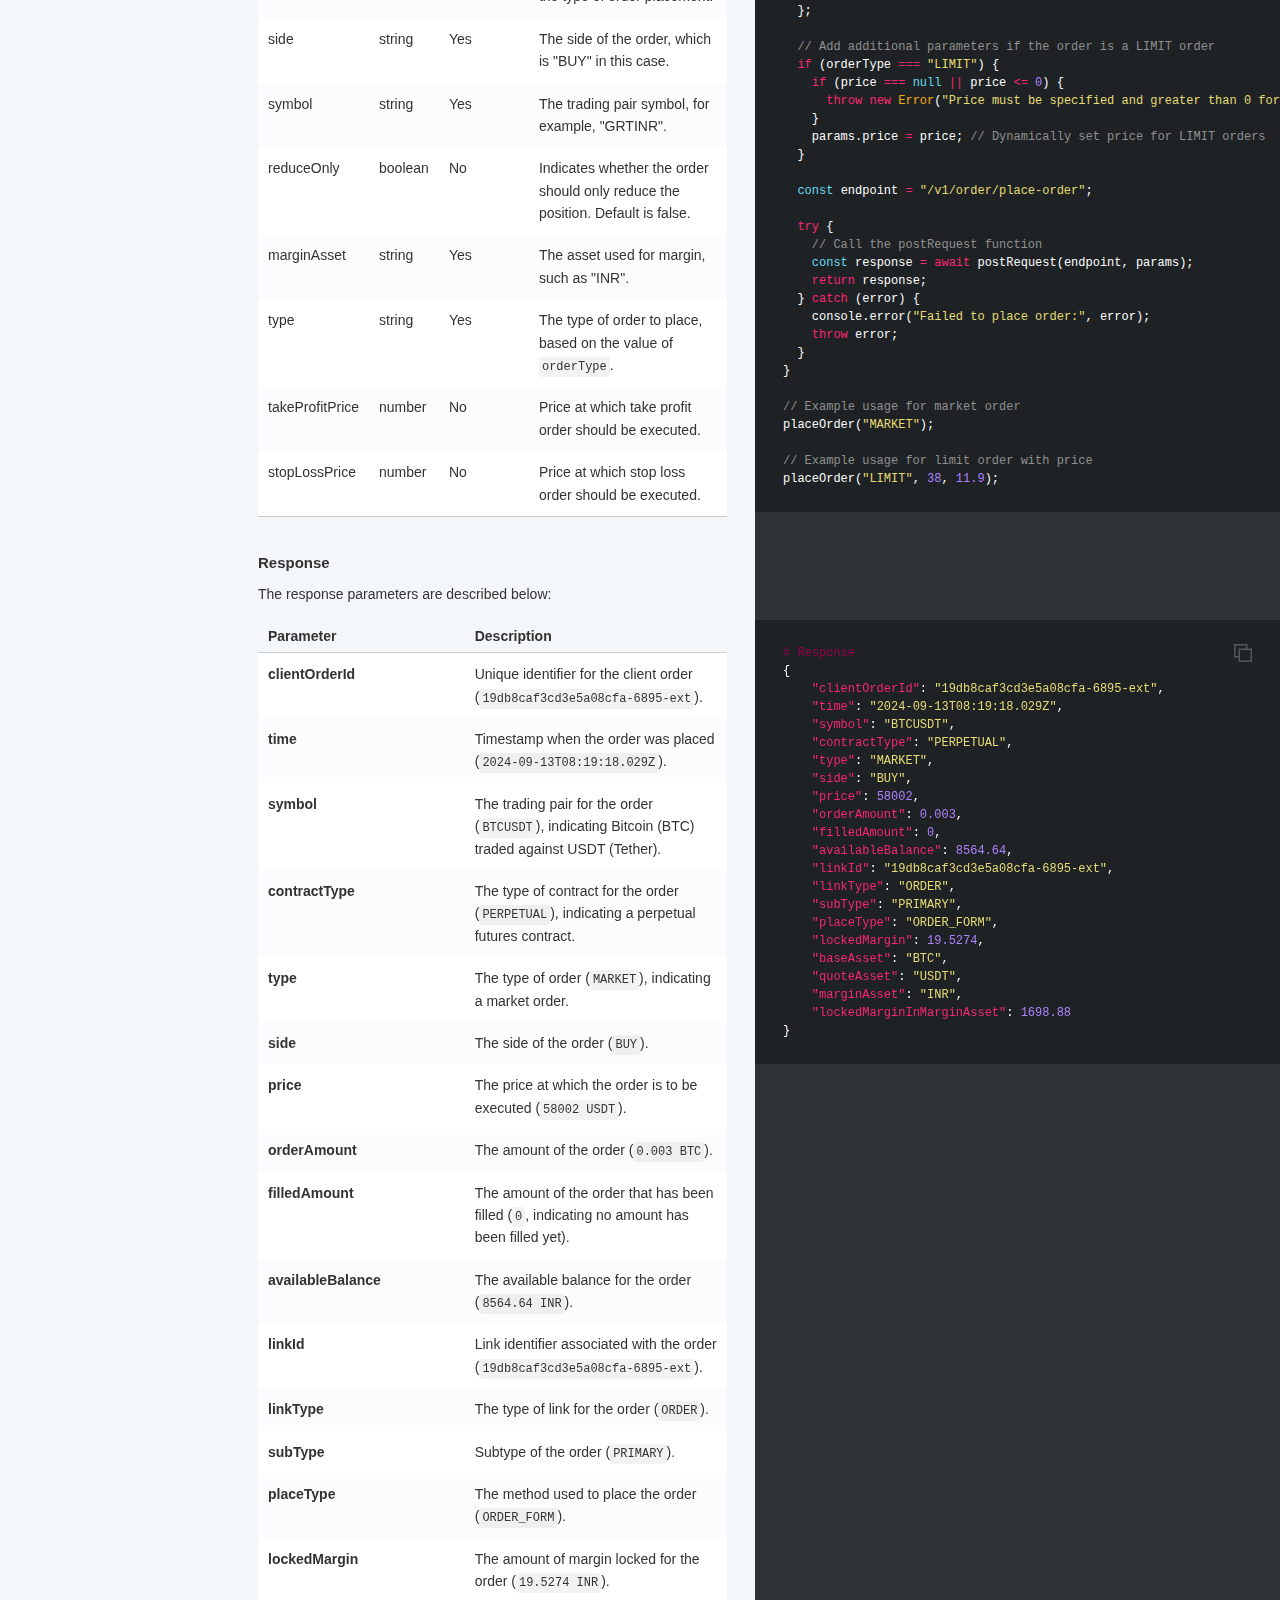
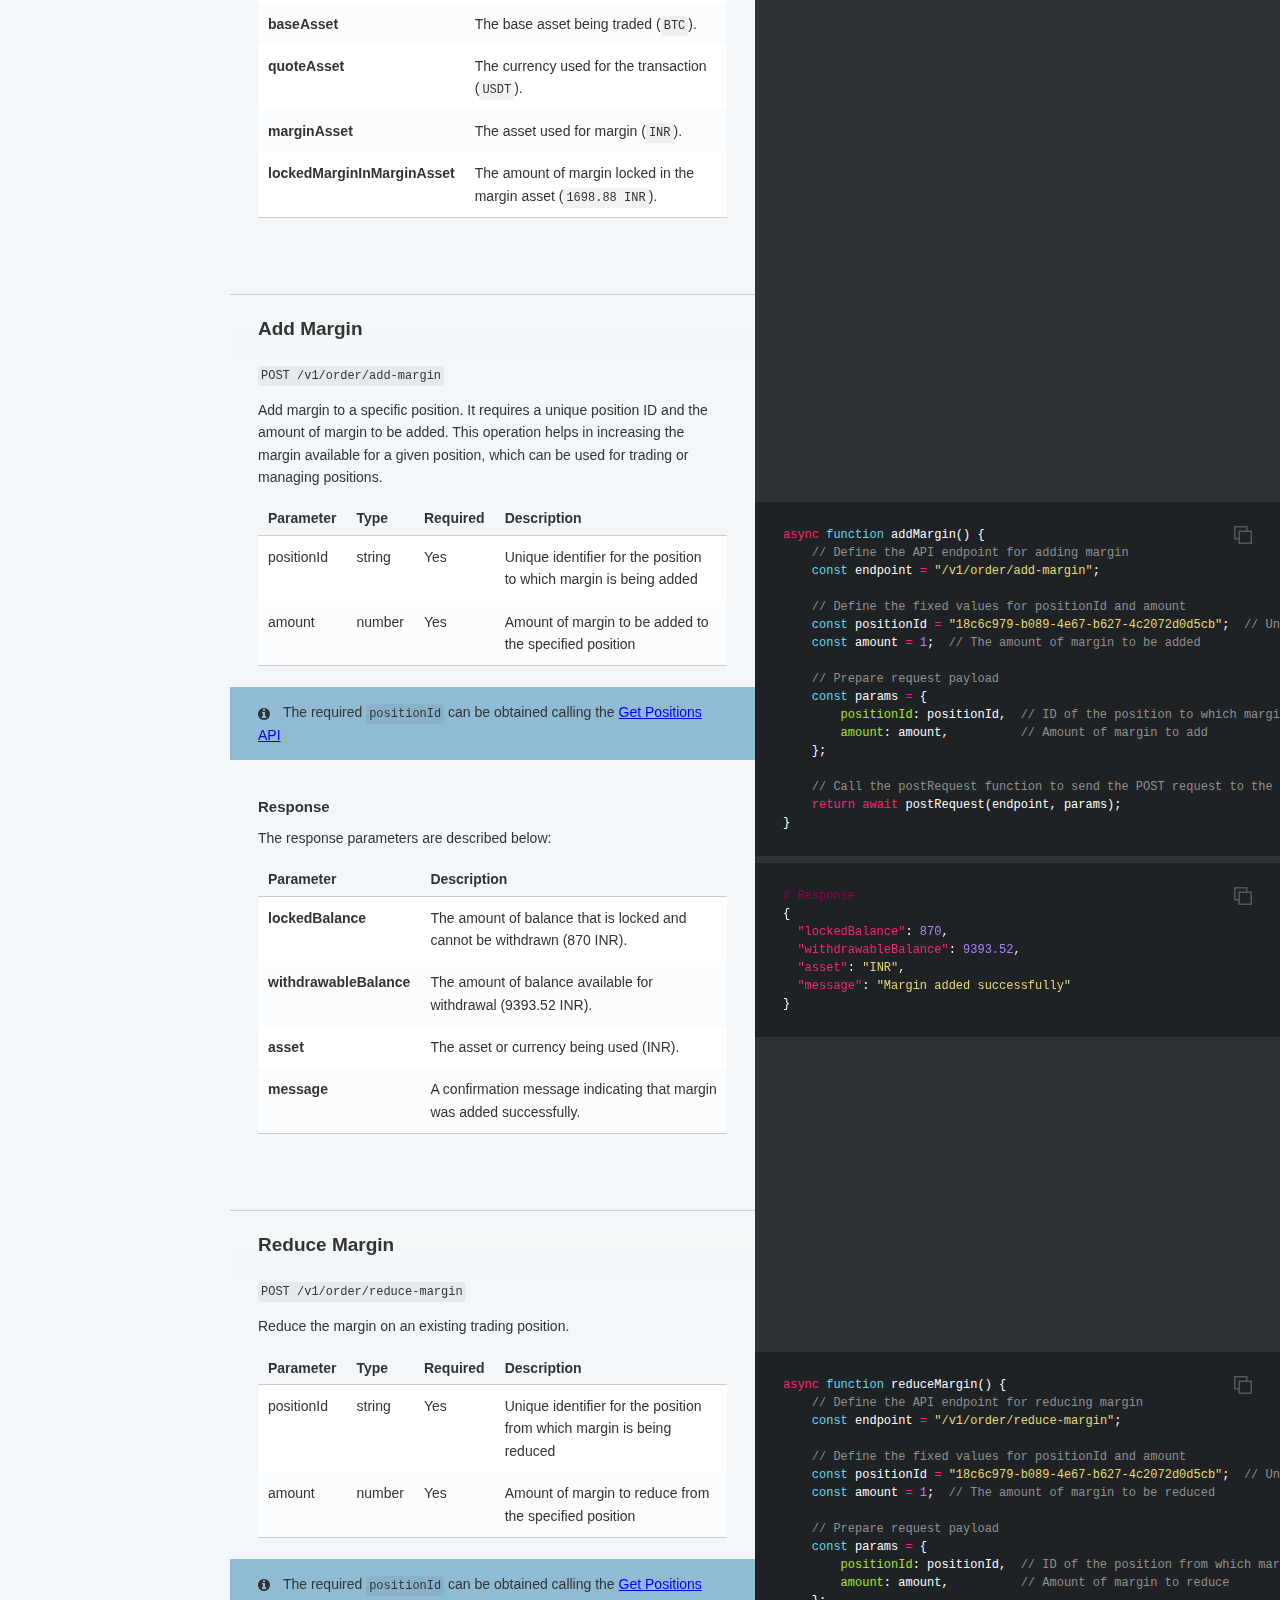
==== commit 8cc1755b: "publish: Adding balance apis" ====
--- a/index.html
+++ b/index.html
@@ -404,10 +404,25 @@
                     <a href="#get-transaction-history" class="toc-h2 toc-link" data-title="Get User's Transaction History">Get User's Transaction History</a>
                   </li>
                   <li>
+                    <a href="#exchange-update-preference" class="toc-h2 toc-link" data-title="Update Preference">Update Preference</a>
+                  </li>
+                  <li>
                     <a href="#exchange-update-leverage" class="toc-h2 toc-link" data-title="Update Leverage">Update Leverage</a>
                   </li>
                   <li>
                     <a href="#delete-order" class="toc-h2 toc-link" data-title=" Deleting an Order"> Deleting an Order</a>
+                  </li>
+                  <li>
+                    <a href="#cancel-all-orders" class="toc-h2 toc-link" data-title="Cancel all the orders">Cancel all the orders</a>
+                  </li>
+                  <li>
+                    <a href="#close-all-positions" class="toc-h2 toc-link" data-title="Close all the positions">Close all the positions</a>
+                  </li>
+                  <li>
+                    <a href="#futures-wallet-details" class="toc-h2 toc-link" data-title="Get futures wallet details">Get futures wallet details</a>
+                  </li>
+                  <li>
+                    <a href="#funding-wallet-details" class="toc-h2 toc-link" data-title="Get funding wallet details">Get funding wallet details</a>
                   </li>
               </ul>
           </li>
@@ -719,6 +734,9 @@
 <tr><td><code>/v1/order/add-margin</code></td></tr>
 <tr><td><code>/v1/order/reduce-margin</code></td></tr>
 <tr><td><code>/v1/exchange/update/leverage</code></td></tr>
+<tr><td><code>/v1/order/cancel-all-orders</code></td></tr>
+<tr><td><code>/v1/order/close-all-positions</code></td></tr>
+
 </table>
 
 <h3 id='public-apis'>Public APIs</h3>
@@ -992,13 +1010,13 @@
 </tr>
 <tr>
 <td><code>v1/order/delete-order</code></td>
-<td>10 seconds (10s)</td>
-<td>5 requests </td>
+<td>1 minute (1m)</td>
+<td>30 requests </td>
 </tr>
 <tr>
 <td>All other endpoints</td>
-<td>10 seconds (10s)</td>
-<td>10 requests </td>
+<td>1 minute (1m)</td>
+<td>60 requests </td>
 </tr>
 </tbody></table>
 
@@ -1006,18 +1024,19 @@
 <h1 id='orders'>Orders</h1>
 
 <h2 id="place-order">Place an Order </h2>
-
+<div class="highlight"><pre class="highlight python tab-python"><code><span class="k">def</span> <span class="nf">generate_signature</span><span class="p">(</span><span class="n">api_secret</span><span class="p">,</span> <span class="n">data_to_sign</span><span class="p">):</span>
+    <span class="k">return</span> <span class="n">hmac</span><span class="p">.</span><span class="n">new</span><span class="p">(</span><span class="n">api_secret</span><span class="p">.</span><span class="n">encode</span><span class="p">(</span><span class="s">'utf-8'</span><span class="p">),</span> <span class="n">data_to_sign</span><span class="p">.</span><span class="n">encode</span><span class="p">(</span><span class="s">'utf-8'</span><span class="p">),</span> <span class="n">hashlib</span><span class="p">.</span><span class="n">sha256</span><span class="p">).</span><span class="n">hexdigest</span><span class="p">()</span>
+</code></pre></div>
 <p><code>POST /v1/order/place-order</code></p>
 
-<p>Place an order (either a market order or a limit order) on Pi42&#39;s trading platform. It allows users to submit an order to buy or sell a specific asset.</p>
-
+<p>Place an order (either a market order or a limit order) on Pi42&#39;s trading platform. It allows users to submit an order to buy or sell a specific asset.
 <aside class="notice"> Note:
 <ul>
 <li>Price is compulsory to place a limit order.</li>
 <li>To successfully place an order from a position, you need to pass the <code>positionId</code> in the request payload, which can be obtained calling the
 <a href="#get-positions">Get Positions API</a></li>
 </ul>
-</aside>
+</aside></p>
 <div class="highlight"><pre class="highlight javascript tab-javascript"><code><span class="k">async</span> <span class="kd">function</span> <span class="nx">placeOrder</span><span class="p">(</span><span class="nx">orderType</span><span class="p">,</span> <span class="nx">quantity</span> <span class="o">=</span> <span class="mi">38</span><span class="p">,</span> <span class="nx">price</span> <span class="o">=</span> <span class="kc">null</span><span class="p">)</span> <span class="p">{</span>
   <span class="c1">// Validate orderType</span>
   <span class="k">if</span> <span class="p">(</span><span class="o">!</span><span class="p">[</span><span class="dl">"</span><span class="s2">MARKET</span><span class="dl">"</span><span class="p">,</span> <span class="dl">"</span><span class="s2">LIMIT</span><span class="dl">"</span><span class="p">].</span><span class="nx">includes</span><span class="p">(</span><span class="nx">orderType</span><span class="p">))</span> <span class="p">{</span>
@@ -3284,6 +3303,157 @@
   </tbody>
 </table>
 
+<h2 id='exchange-update-preference'>Update Preference</h2>
+
+<p><code>POST /v1/exchange/update/preference</code></p>
+
+<p>Updates the leverage and margin-mode(Cross or Isolated) for a specified contract. It allows setting the leverage level and margin-mode for trading a particular asset or trading pair.</p>
+
+<aside class="notice">Notes:
+<ol>
+<li><strong>Update Leverage and Margin Mode for Specific Symbols</strong></li>
+<ul>
+<li>Users can adjust the leverage and margin mode for individual symbols using the <code>/update/preference</code> endpoint.</li>
+<li>This adjustment applies only to the specified symbol.</li>
+</ul>
+<li><strong>Placing Orders</strong></li>
+<ul>
+<li>Orders will be executed with the leverage and margin mode that was previously set for the symbol.</li>
+<li>To use a different leverage or margin mode for an order, users must first update the leverage or margin mode for the symbol via the <code>/update/preference</code> endpoint.</li>
+</ul>
+</ol>
+</aside>
+<div class="highlight"><pre class="highlight javascript tab-javascript"><code><span class="k">async</span> <span class="kd">function</span> <span class="nx">updatePreference</span><span class="p">()</span> <span class="p">{</span>
+    <span class="kd">const</span> <span class="nx">endpoint</span> <span class="o">=</span> <span class="dl">"</span><span class="s2">/v1/exchange/update/preference</span><span class="dl">"</span><span class="p">;</span>
+
+    <span class="kd">const</span> <span class="nx">leverage</span> <span class="o">=</span> <span class="mi">10</span><span class="p">;</span>
+    <span class="kd">const</span> <span class="nx">contractName</span> <span class="o">=</span> <span class="dl">"</span><span class="s2">BTCINR</span><span class="dl">"</span><span class="p">;</span>
+    <span class="kd">const</span> <span class="nx">marginMode</span> <span class="o">=</span> <span class="dl">"</span><span class="s2">CROSS</span><span class="dl">"</span>
+
+    <span class="c1">// Prepare request payload</span>
+    <span class="kd">const</span> <span class="nx">params</span> <span class="o">=</span> <span class="p">{</span>
+        <span class="na">leverage</span><span class="p">:</span> <span class="nx">leverage</span><span class="p">,</span>       <span class="c1">// Ensure leverage is an integer</span>
+        <span class="na">marginMode</span><span class="p">:</span> <span class="nx">marginMode</span><span class="p">,</span>   <span class="c1">// Ensure marginMode is ISOLATED or CROSS</span>
+        <span class="na">contractName</span><span class="p">:</span> <span class="nx">contractName</span><span class="p">,</span>
+    <span class="p">};</span>
+
+    <span class="c1">// Call the postRequest function</span>
+    <span class="k">return</span> <span class="k">await</span> <span class="nx">postRequest</span><span class="p">(</span><span class="nx">endpoint</span><span class="p">,</span> <span class="nx">params</span><span class="p">);</span>
+<span class="p">}</span>
+</code></pre></div><div class="highlight"><pre class="highlight python tab-python"><code><span class="kn">import</span> <span class="nn">time</span>
+<span class="kn">import</span> <span class="nn">json</span>
+<span class="kn">import</span> <span class="nn">requests</span>
+
+<span class="k">def</span> <span class="nf">update_preference</span><span class="p">():</span>
+    <span class="n">endpoint</span> <span class="o">=</span> <span class="s">"/v1/exchange/update/preference"</span>
+
+    <span class="n">leverage</span> <span class="o">=</span> <span class="mi">10</span>  <span class="c1"># Ensure leverage is an integer
+</span>    <span class="n">contract_name</span> <span class="o">=</span> <span class="s">"BTCINR"</span>  <span class="c1"># Replace with the appropriate contract name
+</span>    <span class="n">margin_mode</span> <span class="o">=</span> <span class="s">"CROSS"</span>  <span class="c1"># Ensure marginMode is either 'ISOLATED' or 'CROSS'
+</span>
+    <span class="c1"># Generate the current timestamp
+</span>    <span class="n">timestamp</span> <span class="o">=</span> <span class="nb">str</span><span class="p">(</span><span class="nb">int</span><span class="p">(</span><span class="n">time</span><span class="p">.</span><span class="n">time</span><span class="p">()</span> <span class="o">*</span> <span class="mi">1000</span><span class="p">))</span>
+
+    <span class="c1"># Prepare the request body (JSON)
+</span>    <span class="n">params</span> <span class="o">=</span> <span class="p">{</span>
+        <span class="s">'leverage'</span><span class="p">:</span> <span class="n">leverage</span><span class="p">,</span>
+        <span class="s">'marginMode'</span><span class="p">:</span> <span class="n">margin_mode</span><span class="p">,</span>
+        <span class="s">'contractName'</span><span class="p">:</span> <span class="n">contract_name</span><span class="p">,</span>
+        <span class="s">'timestamp'</span><span class="p">:</span> <span class="n">timestamp</span>
+    <span class="p">}</span>
+
+    <span class="c1"># Convert the request body to a JSON string for signing
+</span>    <span class="n">data_to_sign</span> <span class="o">=</span> <span class="n">json</span><span class="p">.</span><span class="n">dumps</span><span class="p">(</span><span class="n">params</span><span class="p">,</span> <span class="n">separators</span><span class="o">=</span><span class="p">(</span><span class="s">','</span><span class="p">,</span> <span class="s">':'</span><span class="p">))</span>
+
+    <span class="c1"># Generate the signature (ensure `generate_signature` is properly defined)
+</span>    <span class="n">signature</span> <span class="o">=</span> <span class="n">generate_signature</span><span class="p">(</span><span class="n">api_secret</span><span class="p">,</span> <span class="n">data_to_sign</span><span class="p">)</span>
+
+    <span class="c1"># Headers for the POST request
+</span>    <span class="n">headers</span> <span class="o">=</span> <span class="p">{</span>
+        <span class="s">'api-key'</span><span class="p">:</span> <span class="n">api_key</span><span class="p">,</span>
+        <span class="s">'Content-Type'</span><span class="p">:</span> <span class="s">'application/json'</span><span class="p">,</span>
+        <span class="s">'signature'</span><span class="p">:</span> <span class="n">signature</span>
+    <span class="p">}</span>
+
+    <span class="c1"># Construct the full URL
+</span>    <span class="n">update_preference_url</span> <span class="o">=</span> <span class="sa">f</span><span class="s">"</span><span class="si">{</span><span class="n">base_url</span><span class="si">}{</span><span class="n">endpoint</span><span class="si">}</span><span class="s">"</span>
+
+    <span class="k">try</span><span class="p">:</span>
+        <span class="c1"># Send the POST request to update the preference
+</span>        <span class="n">response</span> <span class="o">=</span> <span class="n">requests</span><span class="p">.</span><span class="n">post</span><span class="p">(</span><span class="n">update_preference_url</span><span class="p">,</span> <span class="n">json</span><span class="o">=</span><span class="n">params</span><span class="p">,</span> <span class="n">headers</span><span class="o">=</span><span class="n">headers</span><span class="p">)</span>
+        <span class="n">response</span><span class="p">.</span><span class="n">raise_for_status</span><span class="p">()</span>  <span class="c1"># Raises an error for 4xx/5xx responses
+</span>        <span class="n">response_data</span> <span class="o">=</span> <span class="n">response</span><span class="p">.</span><span class="n">json</span><span class="p">()</span>
+        <span class="k">print</span><span class="p">(</span><span class="s">'Preference updated successfully:'</span><span class="p">,</span> <span class="n">json</span><span class="p">.</span><span class="n">dumps</span><span class="p">(</span><span class="n">response_data</span><span class="p">,</span> <span class="n">indent</span><span class="o">=</span><span class="mi">4</span><span class="p">))</span>
+    <span class="k">except</span> <span class="n">requests</span><span class="p">.</span><span class="n">exceptions</span><span class="p">.</span><span class="n">HTTPError</span> <span class="k">as</span> <span class="n">err</span><span class="p">:</span>
+        <span class="k">print</span><span class="p">(</span><span class="sa">f</span><span class="s">"Error: </span><span class="si">{</span><span class="n">err</span><span class="p">.</span><span class="n">response</span><span class="p">.</span><span class="n">text</span> <span class="k">if</span> <span class="n">err</span><span class="p">.</span><span class="n">response</span> <span class="k">else</span> <span class="n">err</span><span class="si">}</span><span class="s">"</span><span class="p">)</span>
+    <span class="k">except</span> <span class="nb">Exception</span> <span class="k">as</span> <span class="n">e</span><span class="p">:</span>
+        <span class="k">print</span><span class="p">(</span><span class="sa">f</span><span class="s">"An unexpected error occurred: </span><span class="si">{</span><span class="nb">str</span><span class="p">(</span><span class="n">e</span><span class="p">)</span><span class="si">}</span><span class="s">"</span><span class="p">)</span>
+</code></pre></div>
+<table>
+    <thead>
+        <tr>
+            <th>Parameter</th>
+            <th>Type</th>
+            <th>Required</th>
+            <th>Description</th>
+        </tr>
+    </thead>
+    <tbody>
+        <tr>
+            <td>leverage</td>
+            <td>number</td>
+            <td>Yes</td>
+            <td>The leverage level to set for the contract (e.g., 10). Must be an integer.</td>
+        </tr>
+        <tr>
+            <td>marginMode</td>
+            <td>string</td>
+            <td>Yes</td>
+            <td>Margin mode to set for the contract (CROSS/ISOLATED). Must be a string</td>
+        </tr>
+        <tr>
+            <td>contractName</td>
+            <td>string</td>
+            <td>Yes</td>
+            <td>The trading pair or contract name to which the leverage applies (e.g., BTCINR)</td>
+        </tr>
+    </tbody>
+</table>
+<h3 id='response-12'>Response</h3>
+
+<p>The response parameters are described below:</p>
+
+<div class="highlight"><pre class="highlight json tab-json"><code><span class="err">//</span><span class="w"> </span><span class="err">Response</span><span class="w">
+</span><span class="p">{</span><span class="w">
+  </span><span class="nl">"contractName"</span><span class="p">:</span><span class="w"> </span><span class="s2">"ETHINR"</span><span class="p">,</span><span class="w">
+  </span><span class="nl">"marginMode"</span><span class="p">:</span><span class="w"> </span><span class="s2">"CROSS"</span><span class="p">,</span><span class="w">
+  </span><span class="nl">"updatedLeverage"</span><span class="p">:</span><span class="w"> </span><span class="mi">10</span><span class="w">
+</span><span class="p">}</span><span class="w">
+</span></code></pre></div>
+
+<table>
+  <thead>
+    <tr>
+      <th>Parameter</th>
+      <th>Description</th>
+    </tr>
+  </thead>
+  <tbody>
+    <tr>
+      <td><strong>contractName</strong></td>
+      <td>The name of the contract (<code>ETHINR</code>), indicating Ethereum (ETH) traded against Indian Rupee (INR).</td>
+    </tr>
+    <tr>
+      <td><strong>marginMode</strong></td>
+      <td>Updated margin mode for (<code>ETHINR</code>) is (</code>CROSS</code>)</td>
+    </tr>
+    <tr>
+      <td><strong>updatedLeverage</strong></td>
+      <td>The updated leverage for the contract (<code>10</code>).</td>
+    </tr>
+  </tbody>
+</table>
+
 <h2 id='exchange-update-leverage'>Update Leverage</h2>
 
 <p><code>POST /v1/exchange/update/leverage</code></p>
@@ -3306,6 +3476,7 @@
 </ul>
 </ol>
 </aside>
+
 <div class="highlight"><pre class="highlight javascript tab-javascript"><code><span class="k">async</span> <span class="kd">function</span> <span class="nx">updateLeverage</span><span class="p">()</span> <span class="p">{</span>
     <span class="kd">const</span> <span class="nx">endpoint</span> <span class="o">=</span> <span class="dl">"</span><span class="s2">/v1/exchange/update/leverage</span><span class="dl">"</span><span class="p">;</span>
 
@@ -3362,6 +3533,7 @@
   <span class="k">except</span> <span class="nb">Exception</span> <span class="k">as</span> <span class="n">e</span><span class="p">:</span>
       <span class="k">print</span><span class="p">(</span><span class="sa">f</span><span class="s">"An unexpected error occurred: </span><span class="si">{</span><span class="nb">str</span><span class="p">(</span><span class="n">e</span><span class="p">)</span><span class="si">}</span><span class="s">"</span><span class="p">)</span>
 </code></pre></div>
+
 <table>
     <thead>
         <tr>
@@ -3386,7 +3558,8 @@
         </tr>
     </tbody>
 </table>
-<h3 id='response-12'>Response</h3>
+
+<h3 id='response-13'>Response</h3>
 
 <p>The response parameters are described below:</p>
 
@@ -3495,7 +3668,7 @@
 Requires <code>clientOrderId</code> that can be retrieved from <a href="#get-open-orders">Get Open Orders API</a>.
 </aside>
 
-<h3 id='response-13'>Response</h3><div class="highlight"><pre class="highlight json tab-json"><code><span class="p">{</span><span class="w">
+<h3 id='response-14'>Response</h3><div class="highlight"><pre class="highlight json tab-json"><code><span class="p">{</span><span class="w">
   </span><span class="nl">"clientOrderId"</span><span class="p">:</span><span class="w"> </span><span class="s2">"93513fe2a8af44157234-6238-ext"</span><span class="p">,</span><span class="w">
   </span><span class="nl">"orderId"</span><span class="p">:</span><span class="w"> </span><span class="mi">24717</span><span class="p">,</span><span class="w">
   </span><span class="nl">"status"</span><span class="p">:</span><span class="w"> </span><span class="s2">"CANCELED"</span><span class="p">,</span><span class="w">
@@ -3525,6 +3698,520 @@
     <tr>
       <td><strong>success</strong></td>
       <td>Indicates whether the operation was successful (<code>true</code>).</td>
+    </tr>
+  </tbody>
+</table>
+
+<h2 id="cancel-all-orders">Cancel all the orders</h2>
+
+<p><code>DELETE /v1/order/cancel-all-orders</code></p>
+
+<p>Deletes all the open orders.</p>
+<div class="highlight"><pre class="highlight javascript tab-javascript"><code><span class="k">async</span> <span class="kd">function</span> <span class="nx">cancelAllOrders</span><span class="p">()</span> <span class="p">{</span>
+    <span class="kd">const</span> <span class="nx">endpoint</span> <span class="o">=</span> <span class="dl">"</span><span class="s2">/v1/order/cancel-all-orders</span><span class="dl">"</span><span class="p">;</span>
+    <span class="kd">const</span> <span class="nx">timestamp</span> <span class="o">=</span> <span class="nb">Date</span><span class="p">.</span><span class="nx">now</span><span class="p">().</span><span class="nx">toString</span><span class="p">();</span>
+
+    <span class="c1">// Prepare request payload</span>
+    <span class="kd">const</span> <span class="nx">params</span> <span class="o">=</span> <span class="p">{</span>
+        <span class="na">timestamp</span><span class="p">:</span> <span class="nx">timestamp</span><span class="p">,</span>
+    <span class="p">};</span>
+
+    <span class="c1">// Call the deleteRequest function</span>
+    <span class="k">return</span> <span class="k">await</span> <span class="nx">deleteRequest</span><span class="p">(</span><span class="nx">endpoint</span><span class="p">,</span> <span class="nx">params</span><span class="p">);</span>
+<span class="p">}</span>
+</code></pre></div><div class="highlight"><pre class="highlight python tab-python"><code><span class="kn">import</span> <span class="nn">time</span>
+<span class="kn">import</span> <span class="nn">json</span>
+<span class="kn">import</span> <span class="nn">requests</span>
+
+<span class="k">def</span> <span class="nf">cancel_all_orders</span><span class="p">():</span>
+    <span class="n">endpoint</span> <span class="o">=</span> <span class="s">"/v1/order/cancel-all-orders"</span>
+
+    <span class="c1"># Generate the current timestamp
+</span>    <span class="n">timestamp</span> <span class="o">=</span> <span class="nb">str</span><span class="p">(</span><span class="nb">int</span><span class="p">(</span><span class="n">time</span><span class="p">.</span><span class="n">time</span><span class="p">()</span> <span class="o">*</span> <span class="mi">1000</span><span class="p">))</span>
+
+    <span class="c1"># Prepare the request payload
+</span>    <span class="n">params</span> <span class="o">=</span> <span class="p">{</span>
+        <span class="s">'timestamp'</span><span class="p">:</span> <span class="n">timestamp</span>
+    <span class="p">}</span>
+
+    <span class="c1"># Convert the request body to a JSON string for signing
+</span>    <span class="n">data_to_sign</span> <span class="o">=</span> <span class="n">json</span><span class="p">.</span><span class="n">dumps</span><span class="p">(</span><span class="n">params</span><span class="p">,</span> <span class="n">separators</span><span class="o">=</span><span class="p">(</span><span class="s">','</span><span class="p">,</span> <span class="s">':'</span><span class="p">))</span>
+
+    <span class="c1"># Generate the signature (ensure `generate_signature` is properly defined)
+</span>    <span class="n">signature</span> <span class="o">=</span> <span class="n">generate_signature</span><span class="p">(</span><span class="n">api_secret</span><span class="p">,</span> <span class="n">data_to_sign</span><span class="p">)</span>
+
+    <span class="c1"># Headers for the DELETE request
+</span>    <span class="n">headers</span> <span class="o">=</span> <span class="p">{</span>
+        <span class="s">'api-key'</span><span class="p">:</span> <span class="n">api_key</span><span class="p">,</span>
+        <span class="s">'Content-Type'</span><span class="p">:</span> <span class="s">'application/json'</span><span class="p">,</span>
+        <span class="s">'signature'</span><span class="p">:</span> <span class="n">signature</span>
+    <span class="p">}</span>
+
+    <span class="c1"># Construct the full URL
+</span>    <span class="n">cancel_orders_url</span> <span class="o">=</span> <span class="sa">f</span><span class="s">"</span><span class="si">{</span><span class="n">base_url</span><span class="si">}{</span><span class="n">endpoint</span><span class="si">}</span><span class="s">"</span>
+
+    <span class="k">try</span><span class="p">:</span>
+        <span class="c1"># Send the DELETE request to cancel all orders
+</span>        <span class="n">response</span> <span class="o">=</span> <span class="n">requests</span><span class="p">.</span><span class="n">delete</span><span class="p">(</span><span class="n">cancel_orders_url</span><span class="p">,</span> <span class="n">json</span><span class="o">=</span><span class="n">params</span><span class="p">,</span> <span class="n">headers</span><span class="o">=</span><span class="n">headers</span><span class="p">)</span>
+        <span class="n">response</span><span class="p">.</span><span class="n">raise_for_status</span><span class="p">()</span>  <span class="c1"># Raises an error for 4xx/5xx responses
+</span>        <span class="n">response_data</span> <span class="o">=</span> <span class="n">response</span><span class="p">.</span><span class="n">json</span><span class="p">()</span>
+        <span class="k">print</span><span class="p">(</span><span class="s">'All orders canceled successfully:'</span><span class="p">,</span> <span class="n">json</span><span class="p">.</span><span class="n">dumps</span><span class="p">(</span><span class="n">response_data</span><span class="p">,</span> <span class="n">indent</span><span class="o">=</span><span class="mi">4</span><span class="p">))</span>
+    <span class="k">except</span> <span class="n">requests</span><span class="p">.</span><span class="n">exceptions</span><span class="p">.</span><span class="n">HTTPError</span> <span class="k">as</span> <span class="n">err</span><span class="p">:</span>
+        <span class="k">print</span><span class="p">(</span><span class="sa">f</span><span class="s">"Failed </span><span class="si">{</span><span class="n">response</span><span class="p">.</span><span class="n">status_code</span><span class="si">}</span><span class="s">: </span><span class="si">{</span><span class="n">response</span><span class="p">.</span><span class="n">text</span><span class="si">}</span><span class="s">"</span><span class="p">)</span>
+    <span class="k">except</span> <span class="nb">Exception</span> <span class="k">as</span> <span class="n">e</span><span class="p">:</span>
+        <span class="k">print</span><span class="p">(</span><span class="sa">f</span><span class="s">"An unexpected error occurred: </span><span class="si">{</span><span class="nb">str</span><span class="p">(</span><span class="n">e</span><span class="p">)</span><span class="si">}</span><span class="s">"</span><span class="p">)</span>
+</code></pre></div>
+<table>
+    <thead>
+        <tr>
+            <th>Parameter</th>
+            <th>Type</th>
+            <th>Required</th>
+            <th>Description</th>
+        </tr>
+    </thead>
+    <tbody>
+        <tr>
+            <td>timestamp</td>
+            <td>string</td>
+            <td>Yes</td>
+            <td>The current timestamp (in milliseconds) for request validation</td>
+        </tr>
+    </tbody>
+</table>
+<h3 id='response-15'>Response</h3><div class="highlight"><pre class="highlight json tab-json"><code><span class="p">{</span><span class="w">
+  </span><span class="nl">"success"</span><span class="p">:</span><span class="w"> </span><span class="kc">true</span><span class="p">,</span><span class="w">
+  </span><span class="nl">"data"</span><span class="p">:</span><span class="w"> </span><span class="p">[</span><span class="w">
+    </span><span class="p">{</span><span class="w">
+      </span><span class="nl">"clientOrderId"</span><span class="p">:</span><span class="w"> </span><span class="s2">"02f8c7b42c904b5475b6-6238-ext"</span><span class="p">,</span><span class="w">
+      </span><span class="nl">"status"</span><span class="p">:</span><span class="w"> </span><span class="s2">"CANCELED"</span><span class="p">,</span><span class="w">
+      </span><span class="nl">"message"</span><span class="p">:</span><span class="w"> </span><span class="s2">"Order is cancelled"</span><span class="w">
+    </span><span class="p">},</span><span class="w">
+  </span><span class="p">]</span><span class="w">
+</span><span class="p">}</span><span class="w">
+</span></code></pre></div>
+<table>
+  <thead>
+    <tr>
+      <th>Parameter</th>
+      <th>Description</th>
+    </tr>
+  </thead>
+  <tbody>
+    <tr>
+      <td><strong>clientOrderId</strong></td>
+      <td>Unique identifier for the client order (<code>93513fe2a8af44157234-6238-ext</code>).</td>
+    </tr>
+    <tr>
+      <td><strong>status</strong></td>
+      <td>The status of the order (<code>CANCELED</code>).</td>
+    </tr>
+    <tr>
+      <td><strong>message</strong></td>
+      <td>Order is cancelled.</td>
+    </tr>
+  </tbody>
+</table>
+
+<h2 id="close-all-positions">Close all the positions</h2>
+
+<p><code>DELETE /v1/order/close-all-positions</code></p>
+
+<p>Closes all the Positions.</p>
+<div class="highlight"><pre class="highlight javascript tab-javascript"><code><span class="k">async</span> <span class="kd">function</span> <span class="nx">closeAllPositions</span><span class="p">()</span> <span class="p">{</span>
+    <span class="kd">const</span> <span class="nx">endpoint</span> <span class="o">=</span> <span class="dl">"</span><span class="s2">/v1/order/close-all-positions</span><span class="dl">"</span><span class="p">;</span>
+    <span class="kd">const</span> <span class="nx">timestamp</span> <span class="o">=</span> <span class="nb">Date</span><span class="p">.</span><span class="nx">now</span><span class="p">().</span><span class="nx">toString</span><span class="p">();</span>
+
+    <span class="c1">// Prepare request payload</span>
+    <span class="kd">const</span> <span class="nx">params</span> <span class="o">=</span> <span class="p">{</span>
+        <span class="na">timestamp</span><span class="p">:</span> <span class="nx">timestamp</span><span class="p">,</span>
+    <span class="p">};</span>
+
+    <span class="c1">// Call the deleteRequest function</span>
+    <span class="k">return</span> <span class="k">await</span> <span class="nx">deleteRequest</span><span class="p">(</span><span class="nx">endpoint</span><span class="p">,</span> <span class="nx">params</span><span class="p">);</span>
+<span class="p">}</span>
+</code></pre></div><div class="highlight"><pre class="highlight python tab-python"><code><span class="kn">import</span> <span class="nn">time</span>
+<span class="kn">import</span> <span class="nn">json</span>
+<span class="kn">import</span> <span class="nn">requests</span>
+
+<span class="k">def</span> <span class="nf">close_all_positions</span><span class="p">():</span>
+    <span class="n">endpoint</span> <span class="o">=</span> <span class="s">"/v1/order/close-all-positions"</span>
+
+    <span class="c1"># Generate the current timestamp
+</span>    <span class="n">timestamp</span> <span class="o">=</span> <span class="nb">str</span><span class="p">(</span><span class="nb">int</span><span class="p">(</span><span class="n">time</span><span class="p">.</span><span class="n">time</span><span class="p">()</span> <span class="o">*</span> <span class="mi">1000</span><span class="p">))</span>
+
+    <span class="c1"># Prepare the request payload
+</span>    <span class="n">params</span> <span class="o">=</span> <span class="p">{</span>
+        <span class="s">'timestamp'</span><span class="p">:</span> <span class="n">timestamp</span>
+    <span class="p">}</span>
+
+    <span class="c1"># Convert the request body to a JSON string for signing
+</span>    <span class="n">data_to_sign</span> <span class="o">=</span> <span class="n">json</span><span class="p">.</span><span class="n">dumps</span><span class="p">(</span><span class="n">params</span><span class="p">,</span> <span class="n">separators</span><span class="o">=</span><span class="p">(</span><span class="s">','</span><span class="p">,</span> <span class="s">':'</span><span class="p">))</span>
+
+    <span class="c1"># Generate the signature (ensure `generate_signature` is properly defined)
+</span>    <span class="n">signature</span> <span class="o">=</span> <span class="n">generate_signature</span><span class="p">(</span><span class="n">api_secret</span><span class="p">,</span> <span class="n">data_to_sign</span><span class="p">)</span>
+
+    <span class="c1"># Headers for the DELETE request
+</span>    <span class="n">headers</span> <span class="o">=</span> <span class="p">{</span>
+        <span class="s">'api-key'</span><span class="p">:</span> <span class="n">api_key</span><span class="p">,</span>
+        <span class="s">'Content-Type'</span><span class="p">:</span> <span class="s">'application/json'</span><span class="p">,</span>
+        <span class="s">'signature'</span><span class="p">:</span> <span class="n">signature</span>
+    <span class="p">}</span>
+
+    <span class="c1"># Construct the full URL
+</span>    <span class="n">cancel_orders_url</span> <span class="o">=</span> <span class="sa">f</span><span class="s">"</span><span class="si">{</span><span class="n">base_url</span><span class="si">}{</span><span class="n">endpoint</span><span class="si">}</span><span class="s">"</span>
+
+    <span class="k">try</span><span class="p">:</span>
+        <span class="c1"># Send the DELETE request to cancel all orders
+</span>        <span class="n">response</span> <span class="o">=</span> <span class="n">requests</span><span class="p">.</span><span class="n">delete</span><span class="p">(</span><span class="n">cancel_orders_url</span><span class="p">,</span> <span class="n">json</span><span class="o">=</span><span class="n">params</span><span class="p">,</span> <span class="n">headers</span><span class="o">=</span><span class="n">headers</span><span class="p">)</span>
+        <span class="n">response</span><span class="p">.</span><span class="n">raise_for_status</span><span class="p">()</span>  <span class="c1"># Raises an error for 4xx/5xx responses
+</span>        <span class="n">response_data</span> <span class="o">=</span> <span class="n">response</span><span class="p">.</span><span class="n">json</span><span class="p">()</span>
+        <span class="k">print</span><span class="p">(</span><span class="s">'All orders canceled successfully:'</span><span class="p">,</span> <span class="n">json</span><span class="p">.</span><span class="n">dumps</span><span class="p">(</span><span class="n">response_data</span><span class="p">,</span> <span class="n">indent</span><span class="o">=</span><span class="mi">4</span><span class="p">))</span>
+    <span class="k">except</span> <span class="n">requests</span><span class="p">.</span><span class="n">exceptions</span><span class="p">.</span><span class="n">HTTPError</span> <span class="k">as</span> <span class="n">err</span><span class="p">:</span>
+        <span class="k">print</span><span class="p">(</span><span class="sa">f</span><span class="s">"Failed </span><span class="si">{</span><span class="n">response</span><span class="p">.</span><span class="n">status_code</span><span class="si">}</span><span class="s">: </span><span class="si">{</span><span class="n">response</span><span class="p">.</span><span class="n">text</span><span class="si">}</span><span class="s">"</span><span class="p">)</span>
+    <span class="k">except</span> <span class="nb">Exception</span> <span class="k">as</span> <span class="n">e</span><span class="p">:</span>
+        <span class="k">print</span><span class="p">(</span><span class="sa">f</span><span class="s">"An unexpected error occurred: </span><span class="si">{</span><span class="nb">str</span><span class="p">(</span><span class="n">e</span><span class="p">)</span><span class="si">}</span><span class="s">"</span><span class="p">)</span>
+</code></pre></div>
+<table>
+    <thead>
+        <tr>
+            <th>Parameter</th>
+            <th>Type</th>
+            <th>Required</th>
+            <th>Description</th>
+        </tr>
+    </thead>
+    <tbody>
+        <tr>
+            <td>timestamp</td>
+            <td>string</td>
+            <td>Yes</td>
+            <td>The current timestamp (in milliseconds) for request validation</td>
+        </tr>
+    </tbody>
+</table>
+<h3 id='response-16'>Response</h3><div class="highlight"><pre class="highlight json tab-json"><code><span class="p">{</span><span class="w">
+  </span><span class="nl">"success"</span><span class="p">:</span><span class="w"> </span><span class="kc">true</span><span class="p">,</span><span class="w">
+  </span><span class="nl">"data"</span><span class="p">:</span><span class="w"> </span><span class="p">[</span><span class="w">
+    </span><span class="p">{</span><span class="w">
+      </span><span class="nl">"positionId"</span><span class="p">:</span><span class="w"> </span><span class="s2">"2d29687c-2aab-4378-ada3-f18ecb73b332"</span><span class="p">,</span><span class="w">
+      </span><span class="nl">"status"</span><span class="p">:</span><span class="w"> </span><span class="s2">"CLOSED"</span><span class="p">,</span><span class="w">
+      </span><span class="nl">"message"</span><span class="p">:</span><span class="w"> </span><span class="s2">"Position is closed."</span><span class="w">
+    </span><span class="p">}</span><span class="w">
+  </span><span class="p">]</span><span class="w">
+</span><span class="p">}</span><span class="w">
+</span></code></pre></div>
+<table>
+  <thead>
+    <tr>
+      <th>Parameter</th>
+      <th>Description</th>
+    </tr>
+  </thead>
+  <tbody>
+    <tr>
+      <td><strong>positionId</strong></td>
+      <td>Unique identifier for the position (<code>2d29687c-2aab-4378-ada3-f18ecb73b332</code>).</td>
+    </tr>
+    <tr>
+      <td><strong>status</strong></td>
+      <td>The status of the order (<code>CLOSED</code>).</td>
+    </tr>
+    <tr>
+      <td><strong>message</strong></td>
+      <td>Position is closed.</td>
+    </tr>
+  </tbody>
+</table>
+
+<h2 id="futures-wallet-details">Get futures wallet details</h2>
+
+<p><code>GET /v1/wallet/futures-wallet/details</code></p>
+
+<p>Get all details of Futures wallet.</p>
+<div class="highlight"><pre class="highlight javascript tab-javascript"><code><span class="k">async</span> <span class="kd">function</span> <span class="nx">getFuturesWallet</span><span class="p">()</span> <span class="p">{</span>
+  <span class="kd">const</span> <span class="nx">params</span> <span class="o">=</span> <span class="p">{</span>
+    <span class="c1">// Optional Params</span>
+    <span class="na">marginAsset</span><span class="p">:</span> <span class="dl">"</span><span class="s2">INR</span><span class="dl">"</span>
+  <span class="p">};</span>
+
+  <span class="kd">const</span> <span class="nx">endpoint</span> <span class="o">=</span> <span class="dl">"</span><span class="s2">/v1/wallet/futures-wallet/details</span><span class="dl">"</span><span class="p">;</span>
+
+  <span class="c1">// Call the postRequest function</span>
+  <span class="k">return</span> <span class="k">await</span> <span class="nx">getRequest</span><span class="p">(</span><span class="nx">endpoint</span><span class="p">,</span> <span class="nx">params</span><span class="p">);</span>
+<span class="p">}</span>
+</code></pre></div><div class="highlight"><pre class="highlight python tab-python"><code><span class="kn">import</span> <span class="nn">time</span>
+<span class="kn">import</span> <span class="nn">json</span>
+<span class="kn">import</span> <span class="nn">requests</span>
+
+<span class="k">def</span> <span class="nf">get_futures_wallet_details</span><span class="p">():</span>
+    <span class="n">endpoint</span> <span class="o">=</span> <span class="s">"/v1/wallet/futures-wallet/details"</span>
+
+    <span class="c1"># Generate the current timestamp
+</span>    <span class="n">timestamp</span> <span class="o">=</span> <span class="nb">str</span><span class="p">(</span><span class="nb">int</span><span class="p">(</span><span class="n">time</span><span class="p">.</span><span class="n">time</span><span class="p">()</span> <span class="o">*</span> <span class="mi">1000</span><span class="p">))</span>
+
+    <span class="c1"># Optional parameters with timestamp
+</span>    <span class="n">params</span> <span class="o">=</span> <span class="p">{</span>
+        <span class="s">'marginAsset'</span><span class="p">:</span> <span class="s">'INR'</span><span class="p">,</span>
+        <span class="s">'timestamp'</span><span class="p">:</span> <span class="n">timestamp</span>
+    <span class="p">}</span>
+
+    <span class="c1"># Convert the request body to a JSON string for signing
+</span>    <span class="n">data_to_sign</span> <span class="o">=</span> <span class="n">json</span><span class="p">.</span><span class="n">dumps</span><span class="p">(</span><span class="n">params</span><span class="p">,</span> <span class="n">separators</span><span class="o">=</span><span class="p">(</span><span class="s">','</span><span class="p">,</span> <span class="s">':'</span><span class="p">))</span>
+
+    <span class="c1"># Generate the signature (ensure `generate_signature` is properly defined)
+</span>    <span class="n">signature</span> <span class="o">=</span> <span class="n">generate_signature</span><span class="p">(</span><span class="n">api_secret</span><span class="p">,</span> <span class="n">data_to_sign</span><span class="p">)</span>
+
+    <span class="c1"># Headers for the GET request
+</span>    <span class="n">headers</span> <span class="o">=</span> <span class="p">{</span>
+        <span class="s">'api-key'</span><span class="p">:</span> <span class="n">api_key</span><span class="p">,</span>
+        <span class="s">'Content-Type'</span><span class="p">:</span> <span class="s">'application/json'</span><span class="p">,</span>
+        <span class="s">'signature'</span><span class="p">:</span> <span class="n">signature</span>
+    <span class="p">}</span>
+
+    <span class="c1"># Construct the full URL
+</span>    <span class="n">wallet_details_url</span> <span class="o">=</span> <span class="sa">f</span><span class="s">"</span><span class="si">{</span><span class="n">base_url</span><span class="si">}{</span><span class="n">endpoint</span><span class="si">}</span><span class="s">"</span>
+
+    <span class="k">try</span><span class="p">:</span>
+        <span class="c1"># Send the GET request to fetch the futures wallet details
+</span>        <span class="n">response</span> <span class="o">=</span> <span class="n">requests</span><span class="p">.</span><span class="n">get</span><span class="p">(</span><span class="n">wallet_details_url</span><span class="p">,</span> <span class="n">headers</span><span class="o">=</span><span class="n">headers</span><span class="p">,</span> <span class="n">params</span><span class="o">=</span><span class="n">params</span><span class="p">)</span>
+        <span class="n">response</span><span class="p">.</span><span class="n">raise_for_status</span><span class="p">()</span>  <span class="c1"># Raises an error for 4xx/5xx responses
+</span>        <span class="n">response_data</span> <span class="o">=</span> <span class="n">response</span><span class="p">.</span><span class="n">json</span><span class="p">()</span>
+        <span class="k">print</span><span class="p">(</span><span class="s">'Futures wallet details:'</span><span class="p">,</span> <span class="n">json</span><span class="p">.</span><span class="n">dumps</span><span class="p">(</span><span class="n">response_data</span><span class="p">,</span> <span class="n">indent</span><span class="o">=</span><span class="mi">4</span><span class="p">))</span>
+    <span class="k">except</span> <span class="n">requests</span><span class="p">.</span><span class="n">exceptions</span><span class="p">.</span><span class="n">HTTPError</span> <span class="k">as</span> <span class="n">err</span><span class="p">:</span>
+        <span class="k">print</span><span class="p">(</span><span class="sa">f</span><span class="s">"Failed </span><span class="si">{</span><span class="n">response</span><span class="p">.</span><span class="n">status_code</span><span class="si">}</span><span class="s">: </span><span class="si">{</span><span class="n">response</span><span class="p">.</span><span class="n">text</span><span class="si">}</span><span class="s">"</span><span class="p">)</span>
+    <span class="k">except</span> <span class="nb">Exception</span> <span class="k">as</span> <span class="n">e</span><span class="p">:</span>
+        <span class="k">print</span><span class="p">(</span><span class="sa">f</span><span class="s">"An unexpected error occurred: </span><span class="si">{</span><span class="nb">str</span><span class="p">(</span><span class="n">e</span><span class="p">)</span><span class="si">}</span><span class="s">"</span><span class="p">)</span>
+
+</code></pre></div>
+<table>
+    <thead>
+        <tr>
+            <th>Parameter</th>
+            <th>Type</th>
+            <th>Required</th>
+            <th>Description</th>
+        </tr>
+    </thead>
+    <tbody>
+        <tr>
+            <td>timestamp</td>
+            <td>string</td>
+            <td>Yes</td>
+            <td>The current timestamp (in milliseconds) for request validation</td>
+        </tr>
+        <tr>
+            <td>marginAsset</td>
+            <td>string</td>
+            <td>No</td>
+            <td>MarginAsset of Futures wallet (<code>INR</code>).</td>
+        </tr>
+    </tbody>
+</table>
+<h3 id='response-17'>Response</h3><div class="highlight"><pre class="highlight json tab-json"><code><span class="err">//</span><span class="w"> </span><span class="err">Response</span><span class="w">
+</span><span class="p">{</span><span class="w">
+  </span><span class="nl">"inrBalance"</span><span class="p">:</span><span class="w"> </span><span class="s2">"1941.50"</span><span class="p">,</span><span class="w">
+  </span><span class="nl">"walletBalance"</span><span class="p">:</span><span class="w"> </span><span class="s2">"1941.50"</span><span class="p">,</span><span class="w">
+  </span><span class="nl">"withdrawableBalance"</span><span class="p">:</span><span class="w"> </span><span class="s2">"1468.50"</span><span class="p">,</span><span class="w">
+  </span><span class="nl">"maintenanceMargin"</span><span class="p">:</span><span class="w"> </span><span class="s2">"0.00"</span><span class="p">,</span><span class="w">
+  </span><span class="nl">"unrealisedPnlCross"</span><span class="p">:</span><span class="w"> </span><span class="s2">"0.00"</span><span class="p">,</span><span class="w">
+  </span><span class="nl">"unrealisedPnlIsolated"</span><span class="p">:</span><span class="w"> </span><span class="s2">"0.00"</span><span class="p">,</span><span class="w">
+  </span><span class="nl">"maxWithdrawableBalance"</span><span class="p">:</span><span class="w"> </span><span class="s2">"1468.50"</span><span class="p">,</span><span class="w">
+  </span><span class="nl">"lockedBalance"</span><span class="p">:</span><span class="w"> </span><span class="s2">"473.00"</span><span class="p">,</span><span class="w">
+  </span><span class="nl">"marginBalance"</span><span class="p">:</span><span class="w"> </span><span class="s2">"1468.52"</span><span class="p">,</span><span class="w">
+  </span><span class="nl">"pnlPercentCross"</span><span class="p">:</span><span class="w"> </span><span class="s2">"0.00"</span><span class="p">,</span><span class="w">
+  </span><span class="nl">"pnlPercentIsolated"</span><span class="p">:</span><span class="w"> </span><span class="s2">"0.00"</span><span class="p">,</span><span class="w">
+  </span><span class="nl">"lockedBalanceCross"</span><span class="p">:</span><span class="w"> </span><span class="s2">"0.00"</span><span class="p">,</span><span class="w">
+  </span><span class="nl">"lockedBalanceIsolated"</span><span class="p">:</span><span class="w"> </span><span class="s2">"473.00"</span><span class="p">,</span><span class="w">
+  </span><span class="nl">"marginAsset"</span><span class="p">:</span><span class="w"> </span><span class="s2">"INR"</span><span class="w">
+</span><span class="p">}</span><span class="w">
+</span></code></pre></div>
+<table>
+  <thead>
+    <tr>
+      <th>Parameter</th>
+      <th>Description</th>
+    </tr>
+  </thead>
+  <tbody>
+    <tr>
+      <td><strong>inrBalance</strong></td>
+      <td>INR balance of Futures wallet (<code>INR</code>).</td>
+    </tr>
+    <tr>
+      <td><strong>walletBalance</strong></td>
+      <td>Total wallet balance in INR.</td>
+    </tr>
+    <tr>
+      <td><strong>withdrawableBalance</strong></td>
+      <td>Amount of INR that can be withdrawn from the wallet.</td>
+    </tr>
+    <tr>
+      <td><strong>maintenanceMargin</strong></td>
+      <td>Amount of INR locked as maintenance margin.</td>
+    </tr>
+    <tr>
+      <td><strong>unrealisedPnlCross</strong></td>
+      <td>Unrealized profit and loss (PnL) in cross margin mode in INR.</td>
+    </tr>
+    <tr>
+      <td><strong>unrealisedPnlIsolated</strong></td>
+      <td>Unrealized profit and loss (PnL) in isolated margin mode in INR.</td>
+    </tr>
+    <tr>
+      <td><strong>maxWithdrawableBalance</strong></td>
+      <td>Maximum amount of INR that can be withdrawn, factoring in margins and locked funds.</td>
+    </tr>
+    <tr>
+      <td><strong>lockedBalance</strong></td>
+      <td>Total locked balance in INR, which cannot be withdrawn or used.</td>
+    </tr>
+    <tr>
+      <td><strong>marginBalance</strong></td>
+      <td>Total margin balance in INR, including any unrealized PnL.</td>
+    </tr>
+    <tr>
+      <td><strong>pnlPercentCross</strong></td>
+      <td>Percentage of unrealized PnL in cross margin mode.</td>
+    </tr>
+    <tr>
+      <td><strong>pnlPercentIsolated</strong></td>
+      <td>Percentage of unrealized PnL in isolated margin mode.</td>
+    </tr>
+    <tr>
+      <td><strong>lockedBalanceCross</strong></td>
+      <td>Amount of INR locked in cross margin mode.</td>
+    </tr>
+    <tr>
+      <td><strong>lockedBalanceIsolated</strong></td>
+      <td>Amount of INR locked in isolated margin mode.</td>
+    </tr>
+    <tr>
+      <td><strong>marginAsset</strong></td>
+      <td>Asset type used for margin, in this case, INR.</td>
+    </tr>
+  </tbody>
+</table>
+
+<h2 id="funding-wallet-details">Get funding wallet details</h2>
+
+<p><code>GET /v1/wallet/funding-wallet/details</code></p>
+
+<p>Get details of funding wallet.</p>
+<div class="highlight"><pre class="highlight javascript tab-javascript"><code><span class="k">async</span> <span class="kd">function</span> <span class="nx">getFundingWallet</span><span class="p">()</span> <span class="p">{</span>
+  <span class="kd">const</span> <span class="nx">params</span> <span class="o">=</span> <span class="p">{</span>
+    <span class="c1">// Optional Params</span>
+    <span class="na">marginAsset</span><span class="p">:</span> <span class="dl">"</span><span class="s2">INR</span><span class="dl">"</span>
+  <span class="p">};</span>
+
+  <span class="kd">const</span> <span class="nx">endpoint</span> <span class="o">=</span> <span class="dl">"</span><span class="s2">/v1/wallet/funding-wallet/details</span><span class="dl">"</span><span class="p">;</span>
+
+  <span class="c1">// Call the postRequest function</span>
+  <span class="k">return</span> <span class="k">await</span> <span class="nx">getRequest</span><span class="p">(</span><span class="nx">endpoint</span><span class="p">,</span> <span class="nx">params</span><span class="p">);</span>
+<span class="p">}</span>
+</code></pre></div><div class="highlight"><pre class="highlight python tab-python"><code><span class="kn">import</span> <span class="nn">time</span>
+<span class="kn">import</span> <span class="nn">json</span>
+<span class="kn">import</span> <span class="nn">requests</span>
+
+<span class="k">def</span> <span class="nf">get_funding_wallet_details</span><span class="p">():</span>
+    <span class="n">endpoint</span> <span class="o">=</span> <span class="s">"/v1/wallet/funding-wallet/details"</span>
+
+    <span class="c1"># Generate the current timestamp
+</span>    <span class="n">timestamp</span> <span class="o">=</span> <span class="nb">str</span><span class="p">(</span><span class="nb">int</span><span class="p">(</span><span class="n">time</span><span class="p">.</span><span class="n">time</span><span class="p">()</span> <span class="o">*</span> <span class="mi">1000</span><span class="p">))</span>
+
+    <span class="c1"># Optional parameters with timestamp
+</span>    <span class="n">params</span> <span class="o">=</span> <span class="p">{</span>
+        <span class="s">'marginAsset'</span><span class="p">:</span> <span class="s">'INR'</span><span class="p">,</span>
+        <span class="s">'timestamp'</span><span class="p">:</span> <span class="n">timestamp</span>
+    <span class="p">}</span>
+
+    <span class="c1"># Convert the request body to a JSON string for signing
+</span>    <span class="n">data_to_sign</span> <span class="o">=</span> <span class="n">json</span><span class="p">.</span><span class="n">dumps</span><span class="p">(</span><span class="n">params</span><span class="p">,</span> <span class="n">separators</span><span class="o">=</span><span class="p">(</span><span class="s">','</span><span class="p">,</span> <span class="s">':'</span><span class="p">))</span>
+
+    <span class="c1"># Generate the signature (ensure `generate_signature` is properly defined)
+</span>    <span class="n">signature</span> <span class="o">=</span> <span class="n">generate_signature</span><span class="p">(</span><span class="n">api_secret</span><span class="p">,</span> <span class="n">data_to_sign</span><span class="p">)</span>
+
+    <span class="c1"># Headers for the GET request
+</span>    <span class="n">headers</span> <span class="o">=</span> <span class="p">{</span>
+        <span class="s">'api-key'</span><span class="p">:</span> <span class="n">api_key</span><span class="p">,</span>
+        <span class="s">'Content-Type'</span><span class="p">:</span> <span class="s">'application/json'</span><span class="p">,</span>
+        <span class="s">'signature'</span><span class="p">:</span> <span class="n">signature</span>
+    <span class="p">}</span>
+
+    <span class="c1"># Construct the full URL
+</span>    <span class="n">funding_wallet_url</span> <span class="o">=</span> <span class="sa">f</span><span class="s">"</span><span class="si">{</span><span class="n">base_url</span><span class="si">}{</span><span class="n">endpoint</span><span class="si">}</span><span class="s">"</span>
+
+    <span class="k">try</span><span class="p">:</span>
+        <span class="c1"># Send the GET request to fetch the funding wallet details
+</span>        <span class="n">response</span> <span class="o">=</span> <span class="n">requests</span><span class="p">.</span><span class="n">get</span><span class="p">(</span><span class="n">funding_wallet_url</span><span class="p">,</span> <span class="n">headers</span><span class="o">=</span><span class="n">headers</span><span class="p">,</span> <span class="n">params</span><span class="o">=</span><span class="n">params</span><span class="p">)</span>
+        <span class="n">response</span><span class="p">.</span><span class="n">raise_for_status</span><span class="p">()</span>  <span class="c1"># Raises an error for 4xx/5xx responses
+</span>        <span class="n">response_data</span> <span class="o">=</span> <span class="n">response</span><span class="p">.</span><span class="n">json</span><span class="p">()</span>
+        <span class="k">print</span><span class="p">(</span><span class="s">'Funding wallet details:'</span><span class="p">,</span> <span class="n">json</span><span class="p">.</span><span class="n">dumps</span><span class="p">(</span><span class="n">response_data</span><span class="p">,</span> <span class="n">indent</span><span class="o">=</span><span class="mi">4</span><span class="p">))</span>
+    <span class="k">except</span> <span class="n">requests</span><span class="p">.</span><span class="n">exceptions</span><span class="p">.</span><span class="n">HTTPError</span> <span class="k">as</span> <span class="n">err</span><span class="p">:</span>
+        <span class="k">print</span><span class="p">(</span><span class="sa">f</span><span class="s">"Failed </span><span class="si">{</span><span class="n">response</span><span class="p">.</span><span class="n">status_code</span><span class="si">}</span><span class="s">: </span><span class="si">{</span><span class="n">response</span><span class="p">.</span><span class="n">text</span><span class="si">}</span><span class="s">"</span><span class="p">)</span>
+    <span class="k">except</span> <span class="nb">Exception</span> <span class="k">as</span> <span class="n">e</span><span class="p">:</span>
+        <span class="k">print</span><span class="p">(</span><span class="sa">f</span><span class="s">"An unexpected error occurred: </span><span class="si">{</span><span class="nb">str</span><span class="p">(</span><span class="n">e</span><span class="p">)</span><span class="si">}</span><span class="s">"</span><span class="p">)</span>
+</code></pre></div>
+<table>
+    <thead>
+        <tr>
+            <th>Parameter</th>
+            <th>Type</th>
+            <th>Required</th>
+            <th>Description</th>
+        </tr>
+    </thead>
+    <tbody>
+        <tr>
+            <td>timestamp</td>
+            <td>string</td>
+            <td>Yes</td>
+            <td>The current timestamp (in milliseconds) for request validation</td>
+        </tr>
+        <tr>
+            <td>marginAsset</td>
+            <td>string</td>
+            <td>No</td>
+            <td>MarginAsset of Futures wallet (<code>INR</code>).</td>
+        </tr>
+    </tbody>
+</table>
+<h3 id='response-18'>Response</h3><div class="highlight"><pre class="highlight json tab-json"><code><span class="err">//</span><span class="w"> </span><span class="err">Response</span><span class="w">
+</span><span class="p">{</span><span class="w">
+  </span><span class="nl">"inrBalance"</span><span class="p">:</span><span class="w"> </span><span class="s2">"601.00"</span><span class="p">,</span><span class="w">
+  </span><span class="nl">"walletBalance"</span><span class="p">:</span><span class="w"> </span><span class="s2">"601.00"</span><span class="p">,</span><span class="w">
+  </span><span class="nl">"withdrawableBalance"</span><span class="p">:</span><span class="w"> </span><span class="s2">"601.00"</span><span class="p">,</span><span class="w">
+  </span><span class="nl">"lockedBalance"</span><span class="p">:</span><span class="w"> </span><span class="s2">"0.00"</span><span class="p">,</span><span class="w">
+  </span><span class="nl">"marginAsset"</span><span class="p">:</span><span class="w"> </span><span class="s2">"INR"</span><span class="w">
+</span><span class="p">}</span><span class="w">
+</span></code></pre></div>
+<table>
+  <thead>
+    <tr>
+      <th>Parameter</th>
+      <th>Description</th>
+    </tr>
+  </thead>
+  <tbody>
+    <tr>
+      <td><strong>inrBalance</strong></td>
+      <td>INR balance of Futures wallet (<code>INR</code>).</td>
+    </tr>
+    <tr>
+      <td><strong>walletBalance</strong></td>
+      <td>Total wallet balance in INR.</td>
+    </tr>
+    <tr>
+      <td><strong>withdrawableBalance</strong></td>
+      <td>Amount of INR that can be withdrawn from the wallet.</td>
+    </tr>
+    <tr>
+      <td><strong>lockedBalance</strong></td>
+      <td>Total locked balance in INR, which cannot be withdrawn or used.</td>
+    </tr>
+    <tr>
+      <td><strong>marginAsset</strong></td>
+      <td>Asset type used for margin, in this case, INR.</td>
     </tr>
   </tbody>
 </table>
@@ -4162,7 +4849,7 @@
 
 <h1 id='web-sockets'>Web Sockets</h1>
 
-<p>WebSockets are used to provide real-time updates and maintain a continuous connection between clients (traders) and servers (exchanges). </p>
+<p>WebSockets are used to provide real-time updates and maintain a continuous connection between clients (traders) and servers (exchanges).</p>
 
 <p>Here&#39;s how different web sockets work:</p>
 
@@ -4217,7 +4904,11 @@
             </tr>
             <tr>
                 <td>newOrder</td>
-                <td>Triggered when a new order is created.</td>
+                <td>Triggered when a stop order is executed.</td>
+            </tr>
+            <tr>
+                <td>updateOrder</td>
+                <td>Triggered when a stop limit order is executed.</td>
             </tr>
             <tr>
                 <td>updatePosition</td>
@@ -4481,7 +5172,7 @@
 
 <p><code>POST /v1/retail/listen-key</code></p>
 
-<p>Creates a new listen key for WebSocket connections. </p>
+<p>Creates a new listen key for WebSocket connections.</p>
 
 <p>A listen key is used to maintain a persistent connection to the WebSocket server, allowing you to receive real-time updates on user account data.</p>
 
@@ -4581,7 +5272,7 @@
 
 <p><code>POST /v1/retail/listen-key</code></p>
 
-<p>Retrieves a new listen key for WebSocket connections. </p>
+<p>Retrieves a new listen key for WebSocket connections.</p>
 
 <p>A listen key is used to maintain a persistent WebSocket connection, allowing you to receive real-time updates.</p>
 
@@ -4642,7 +5333,7 @@
 
 <p><code>PUT /v1/retail/listen-key</code></p>
 
-<p>Updates the listen key for WebSocket connections. </p>
+<p>Updates the listen key for WebSocket connections.</p>
 
 <p>Updating the listen key is necessary to maintain an active WebSocket connection and prevent disconnections due to inactivity.</p>
 
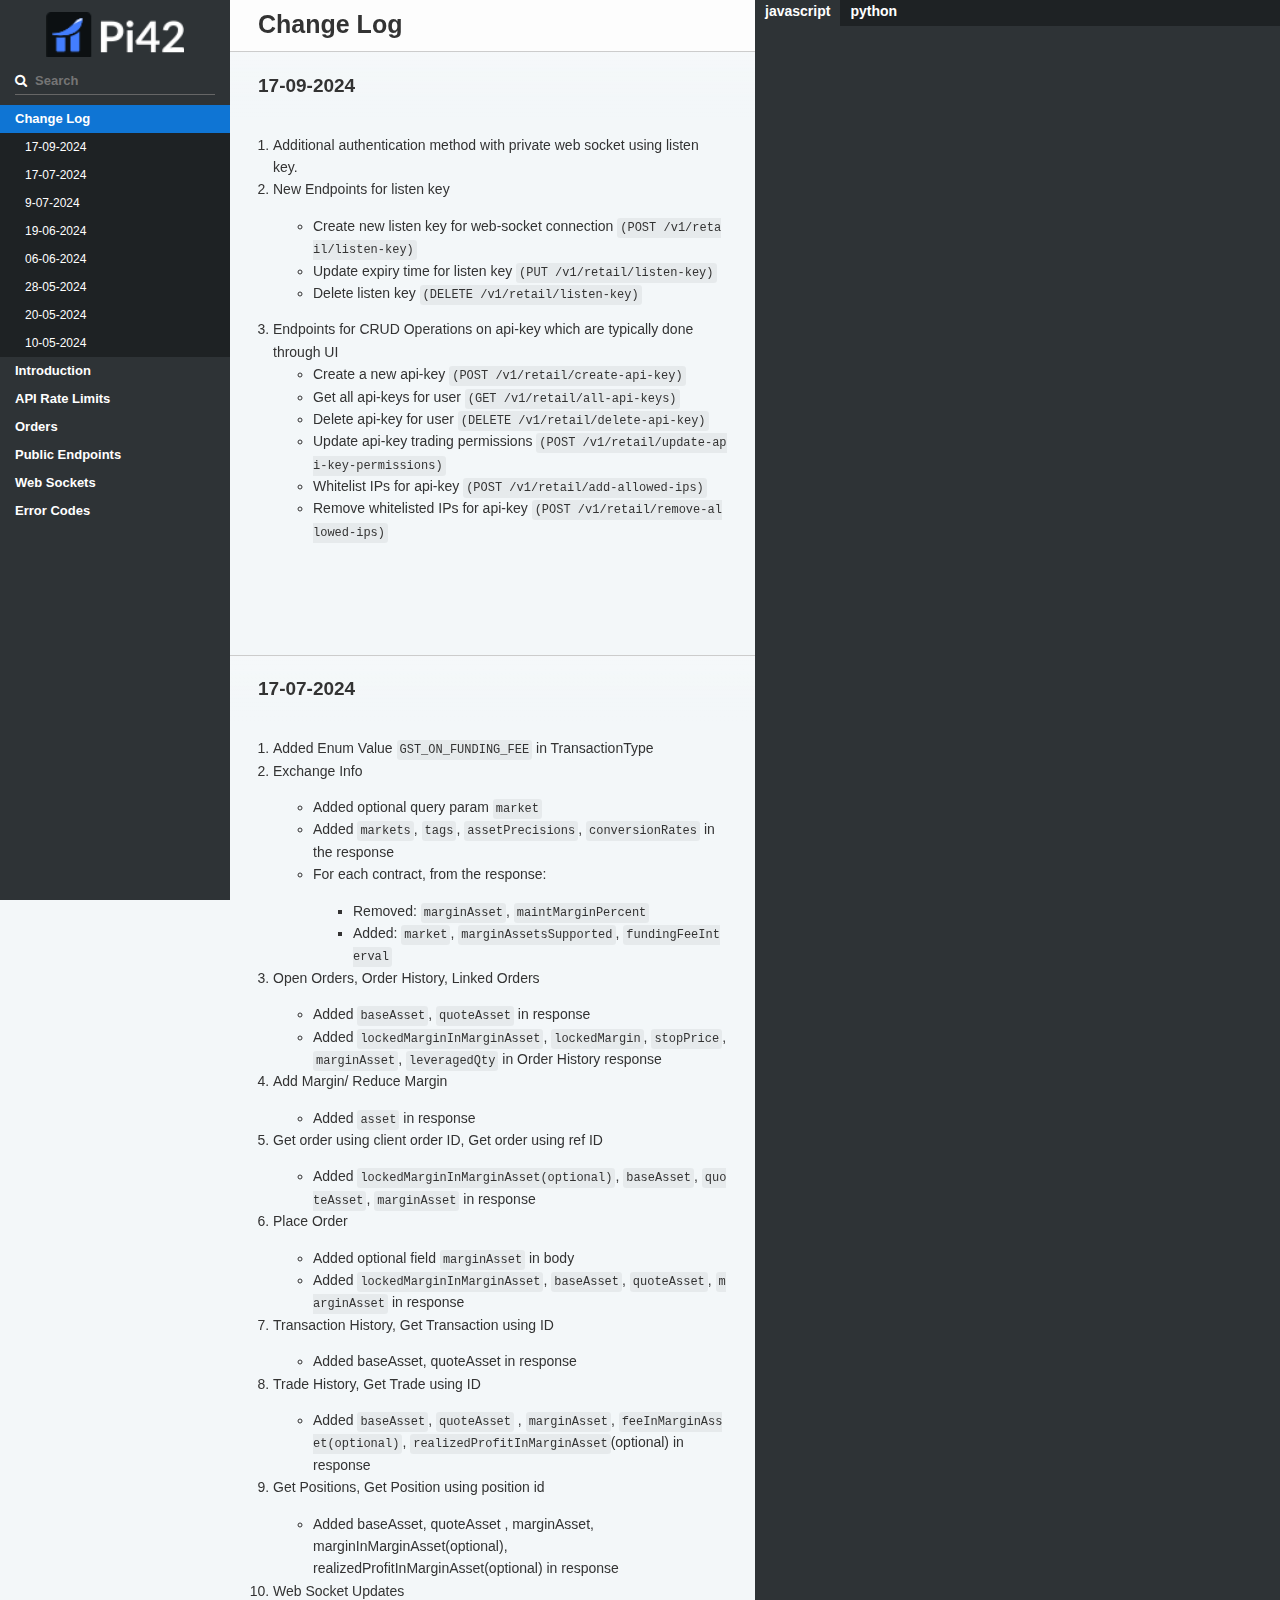
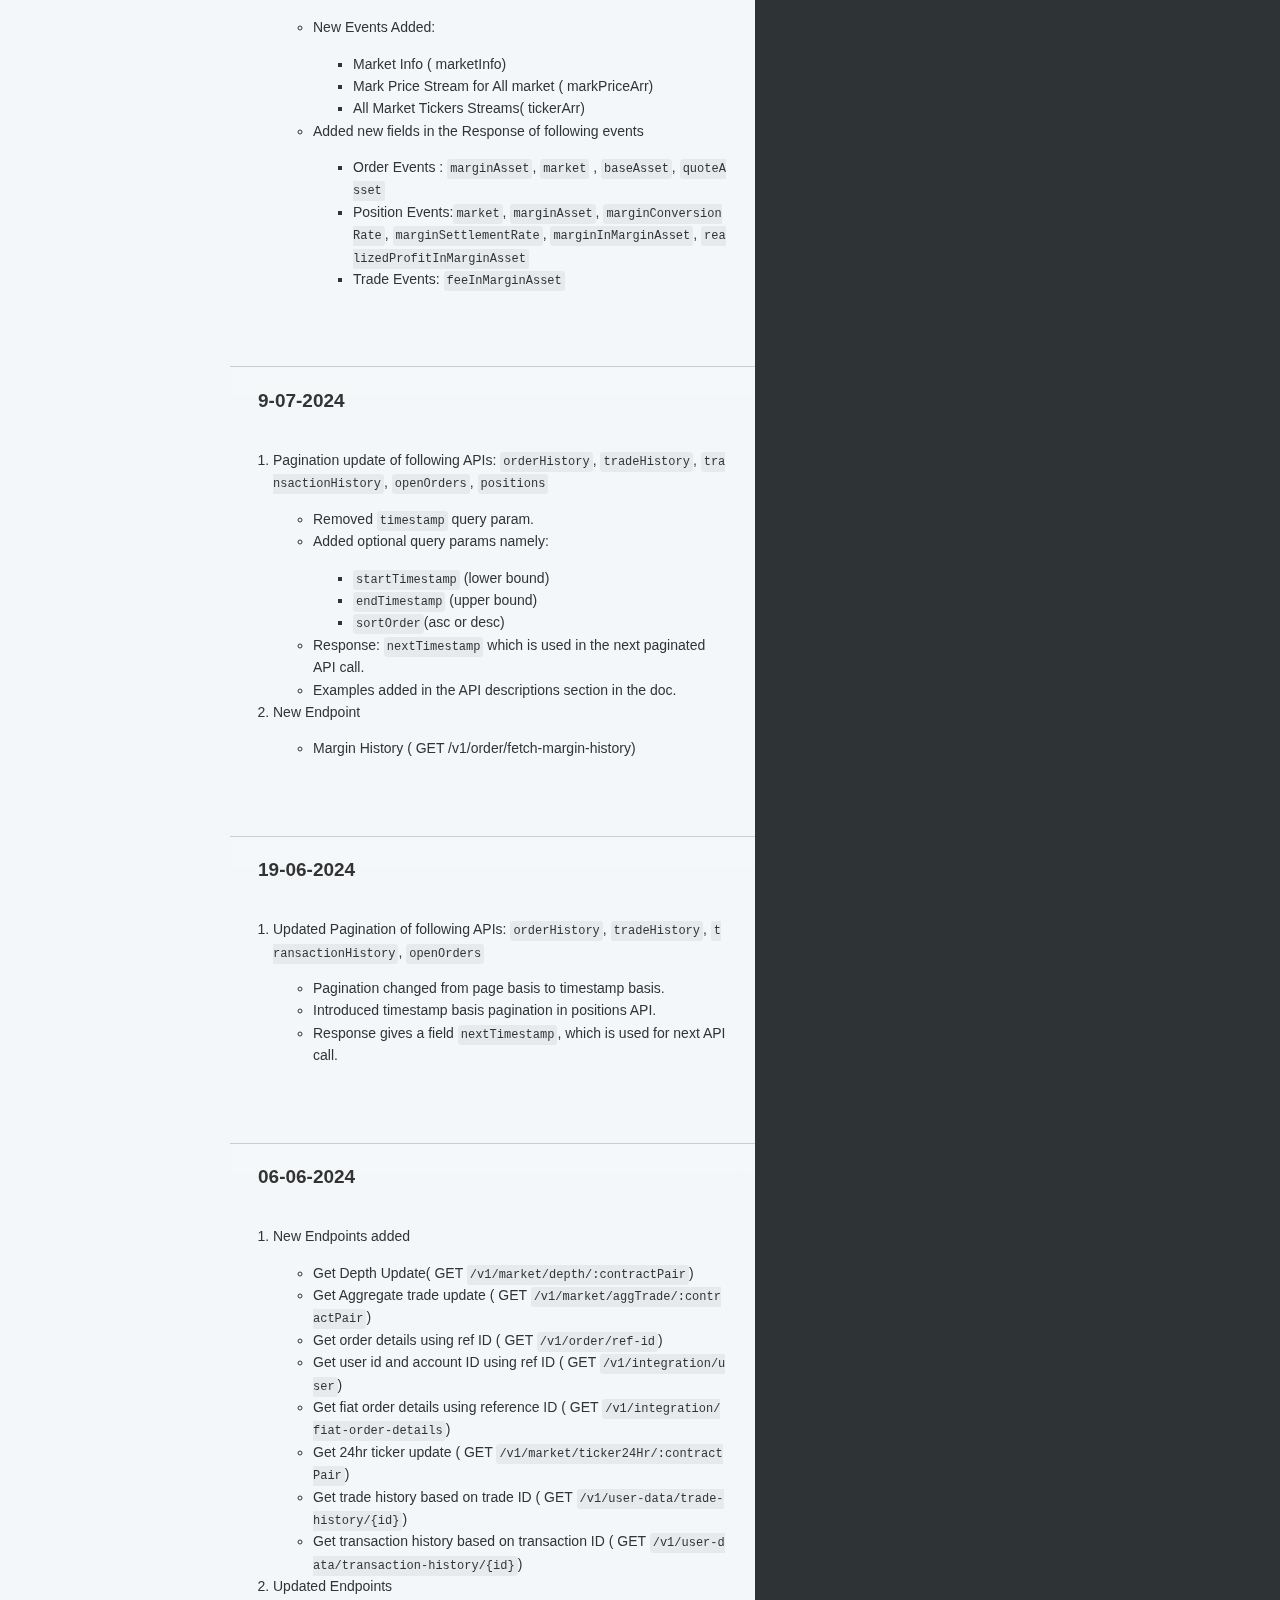
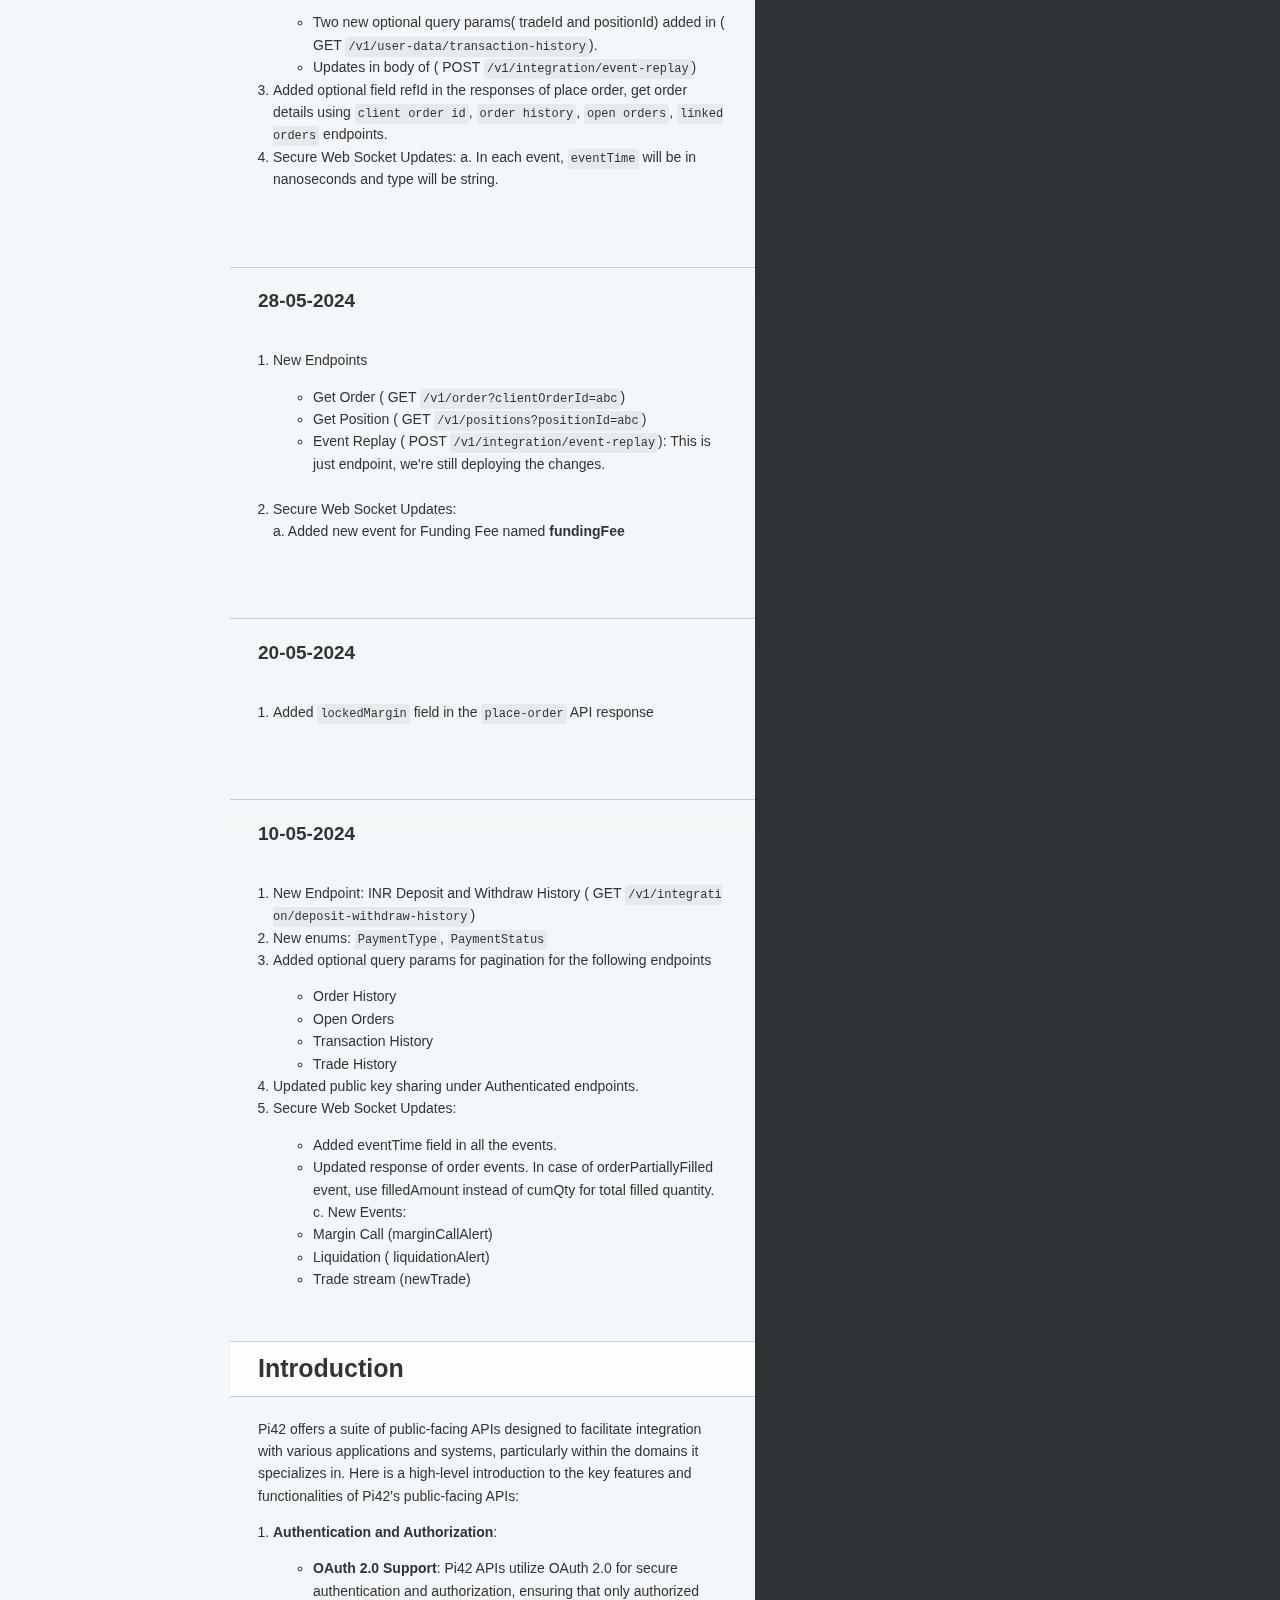
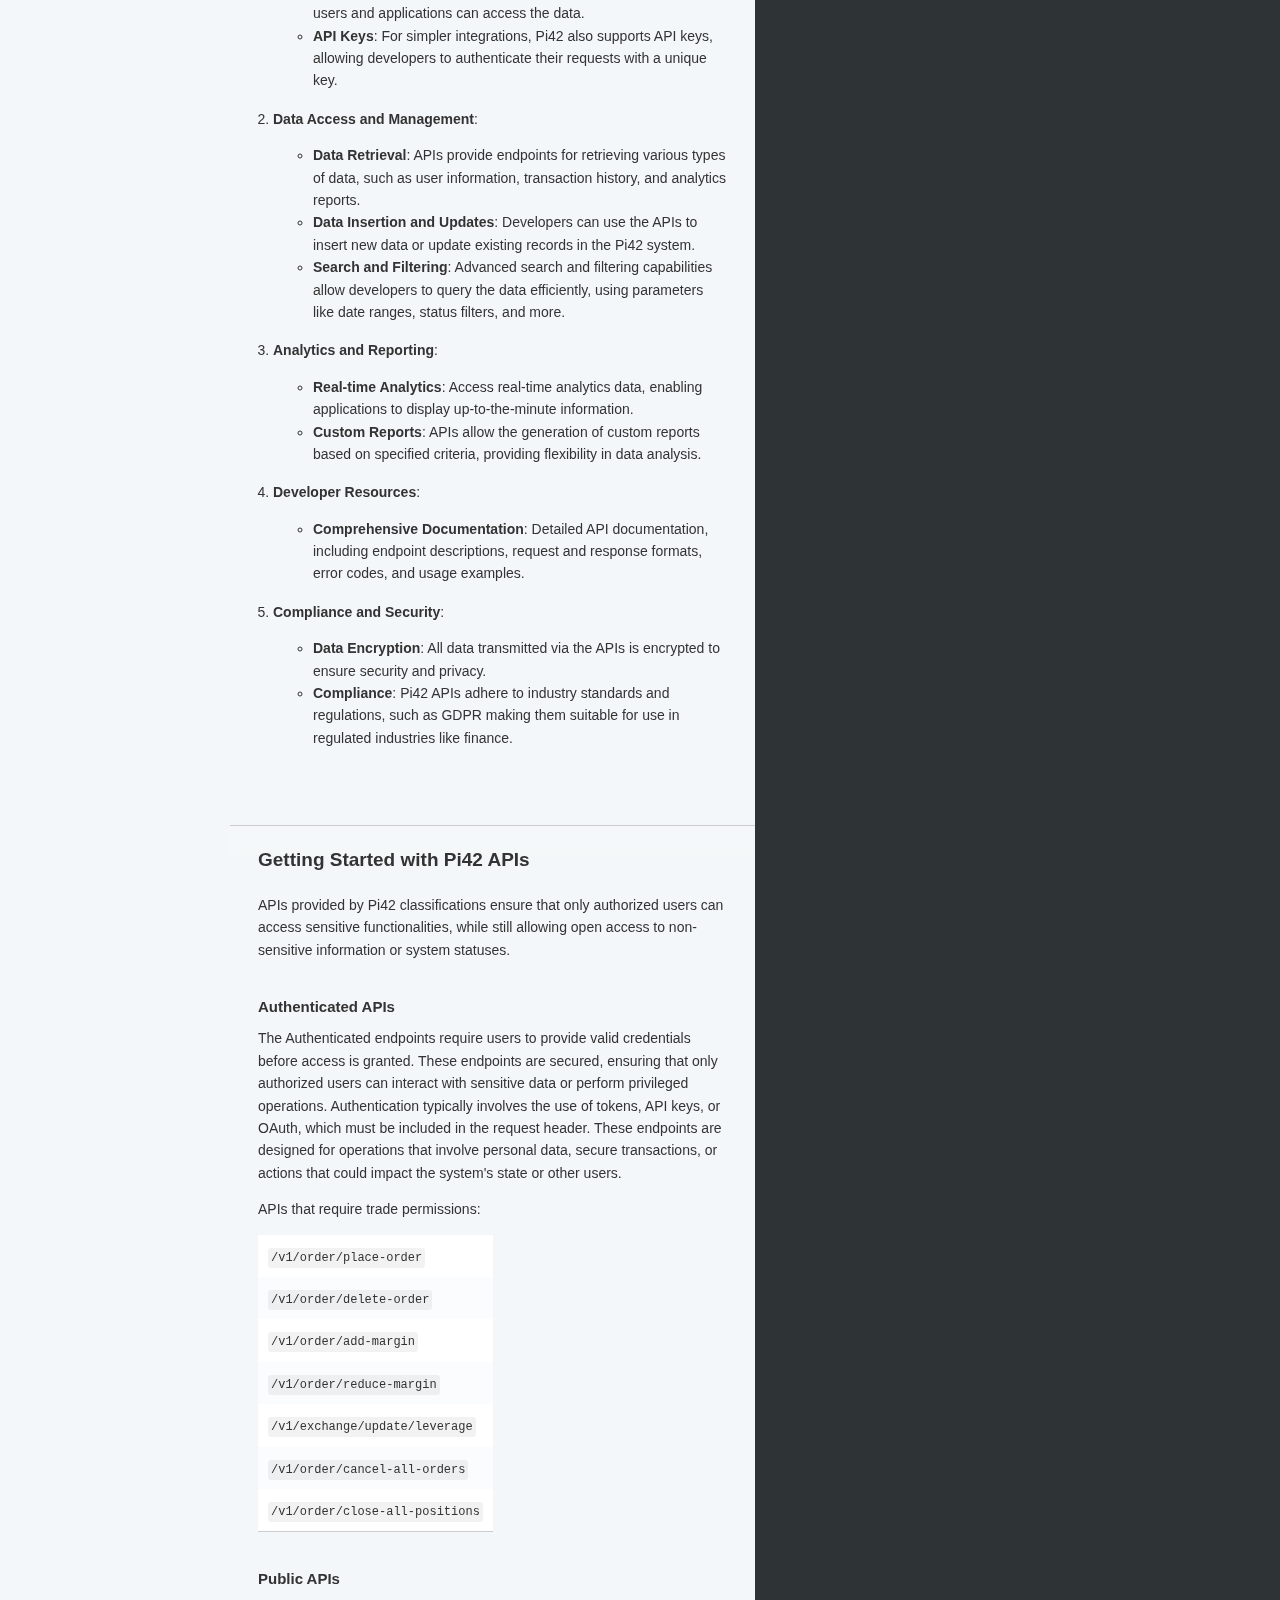
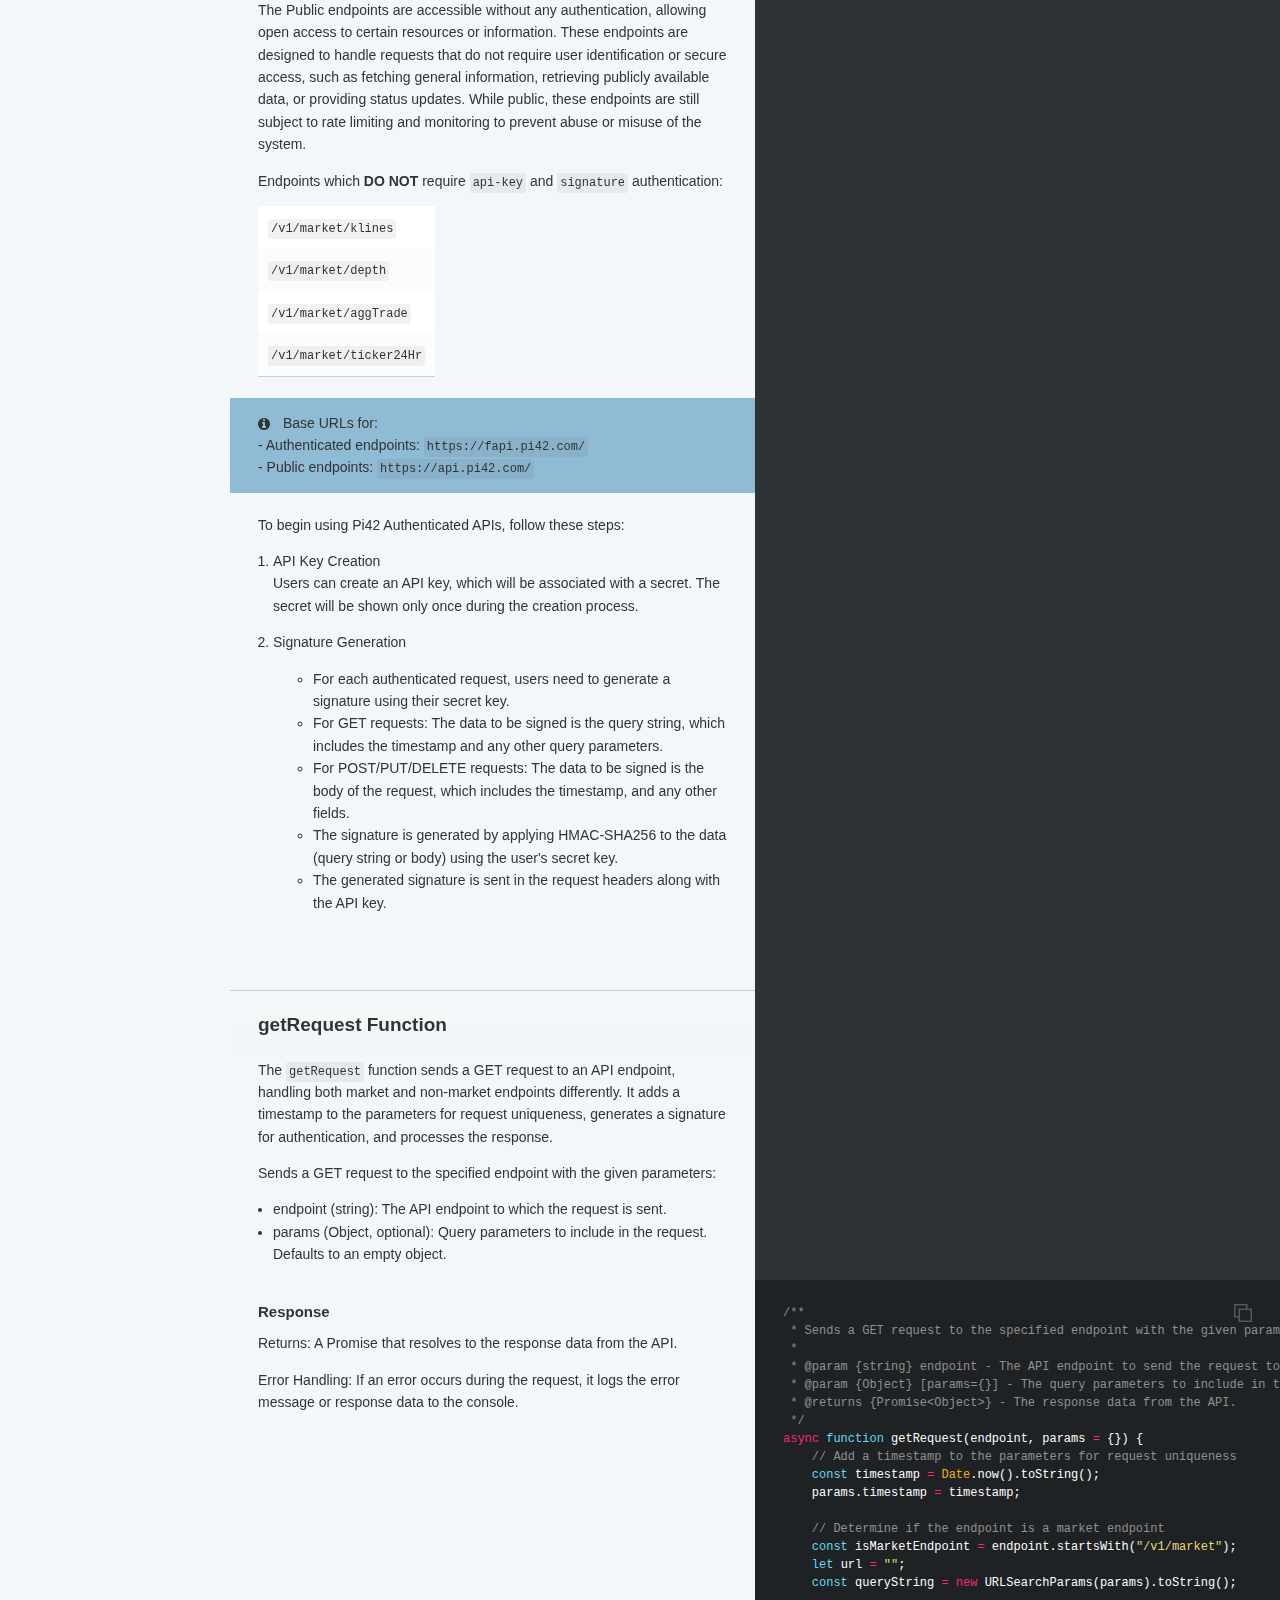
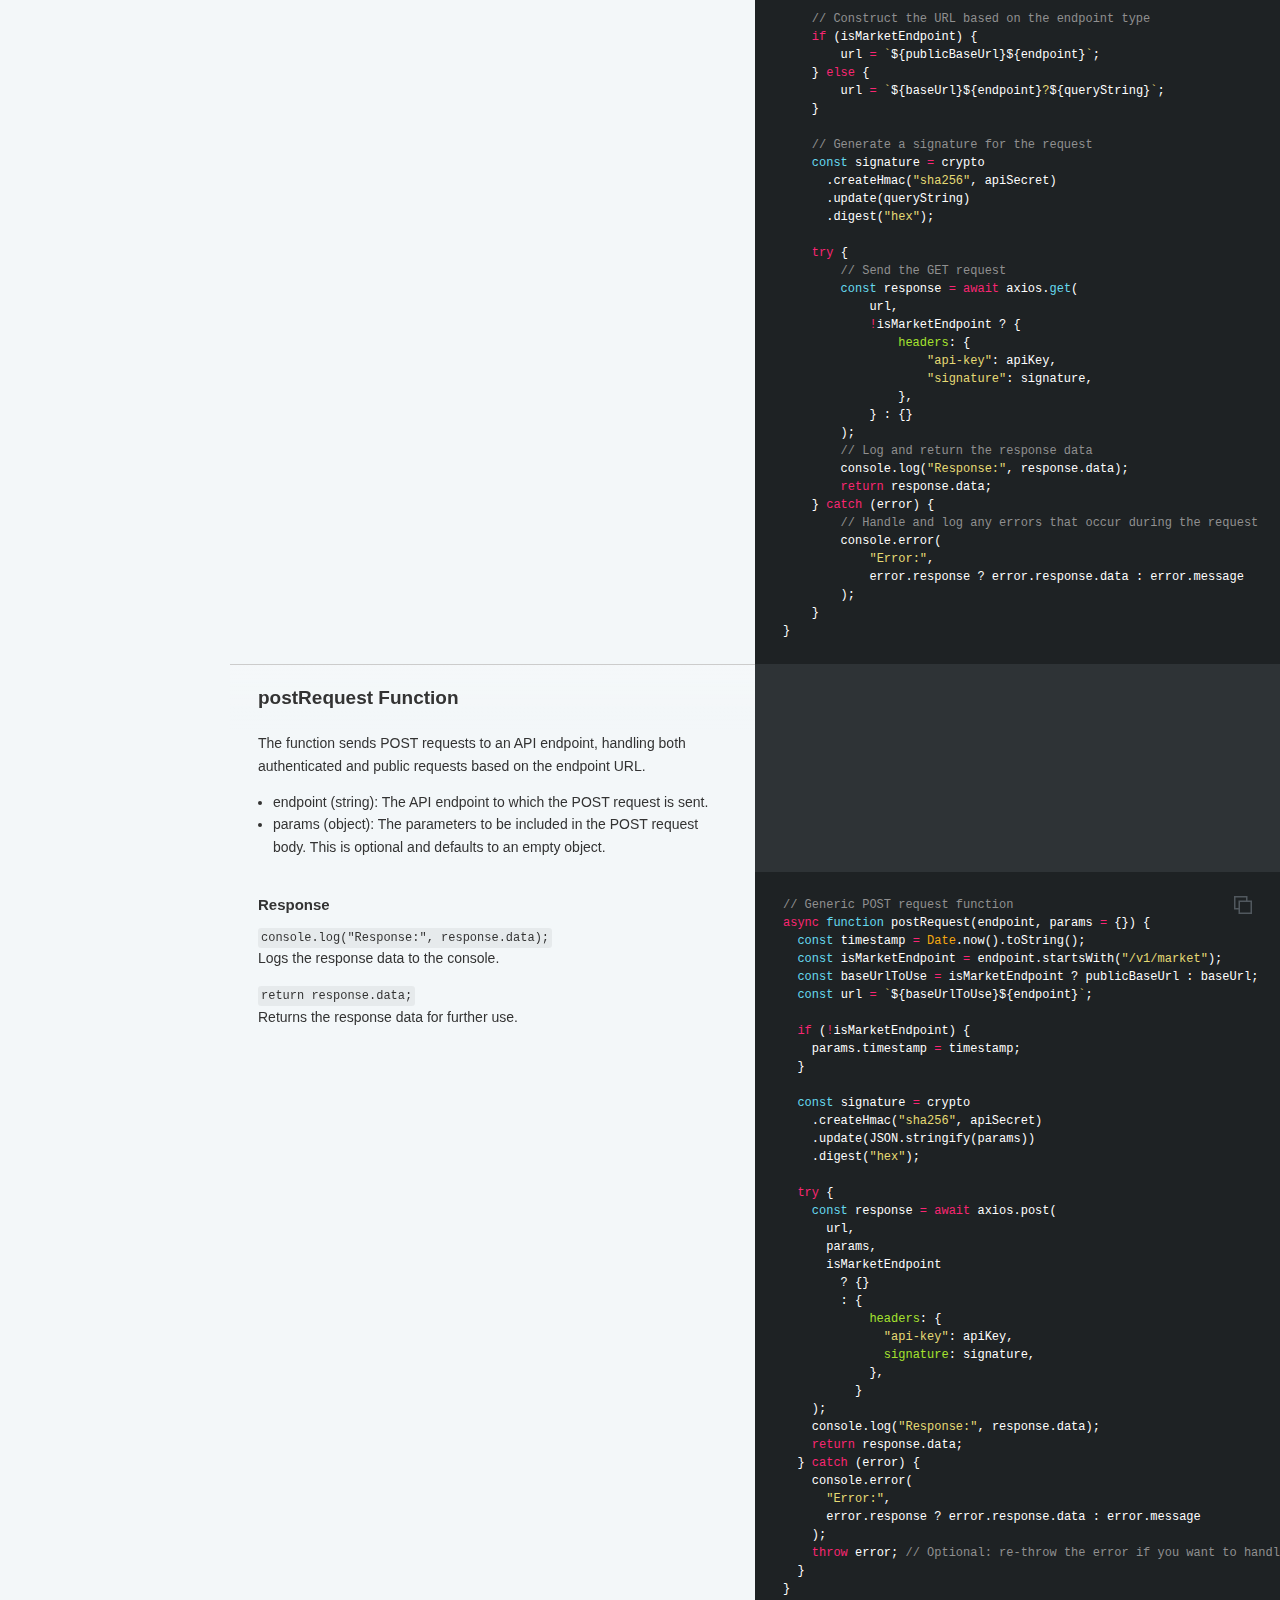
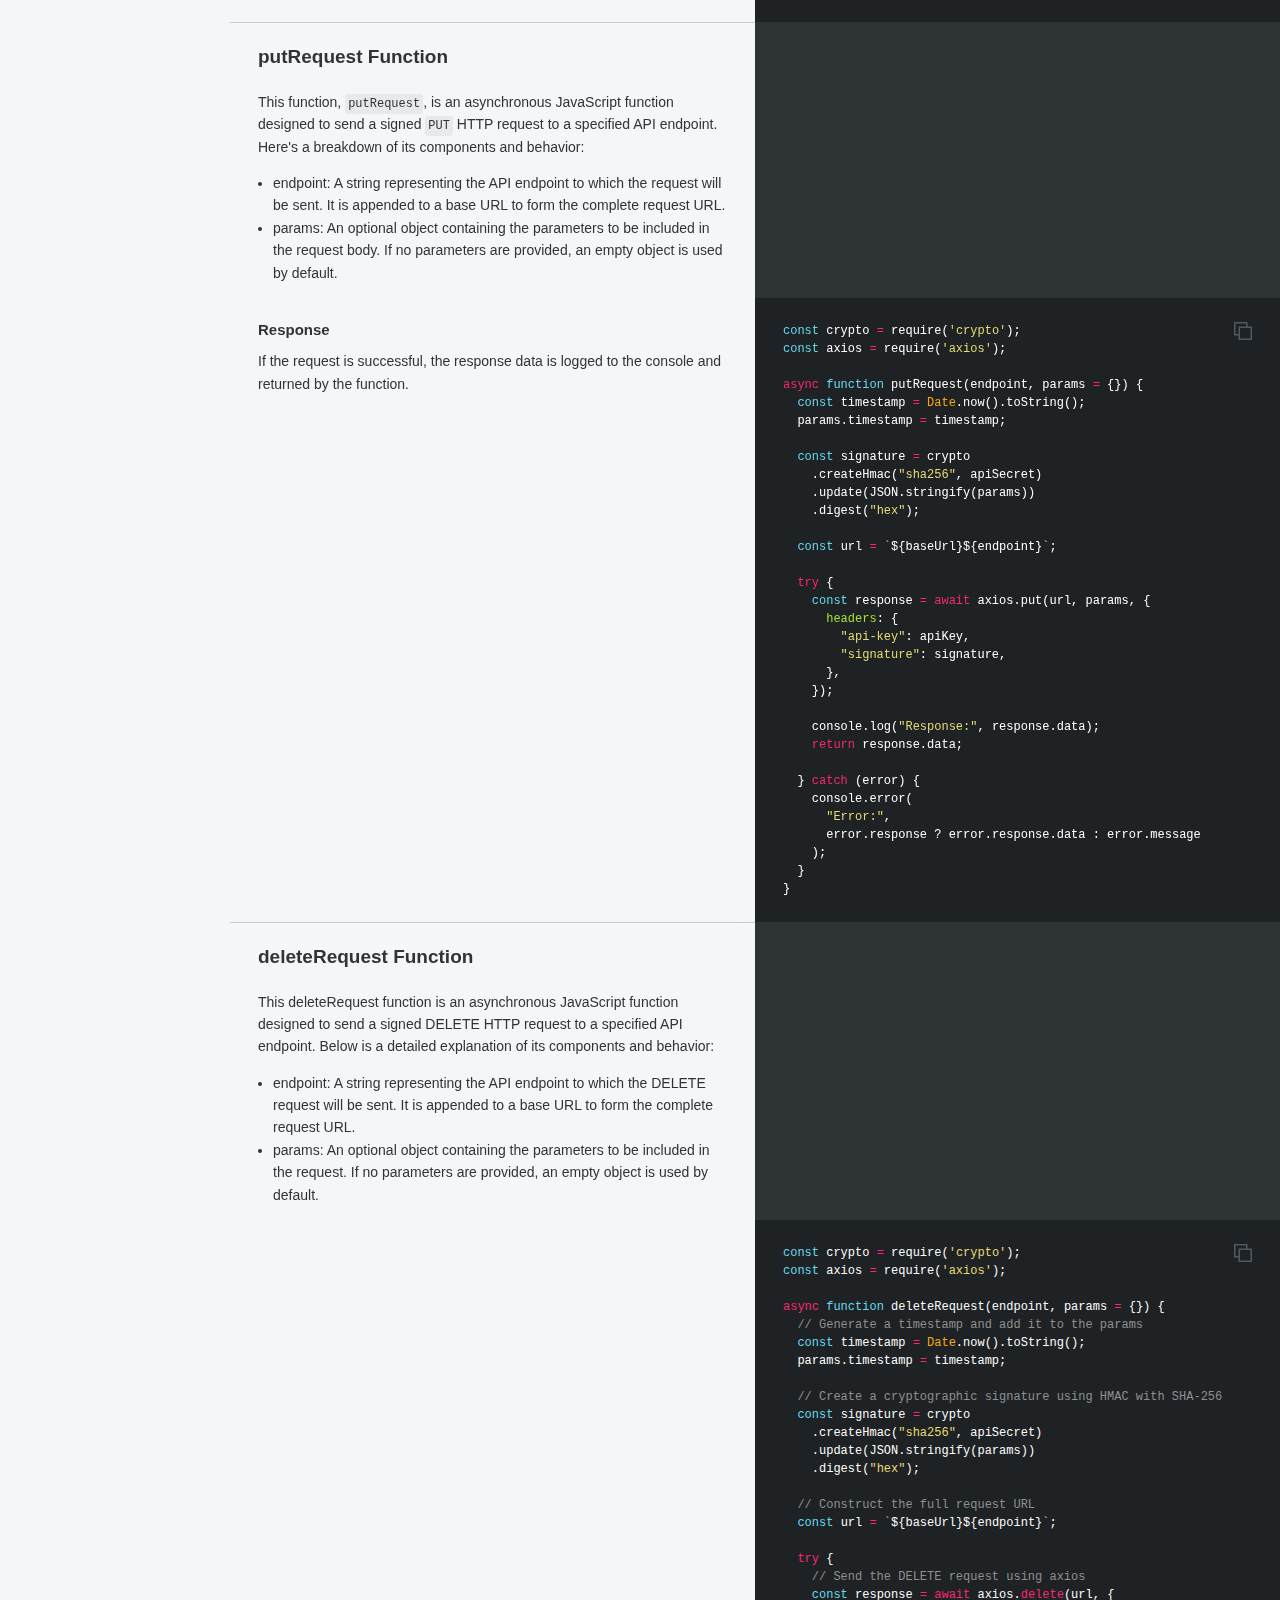
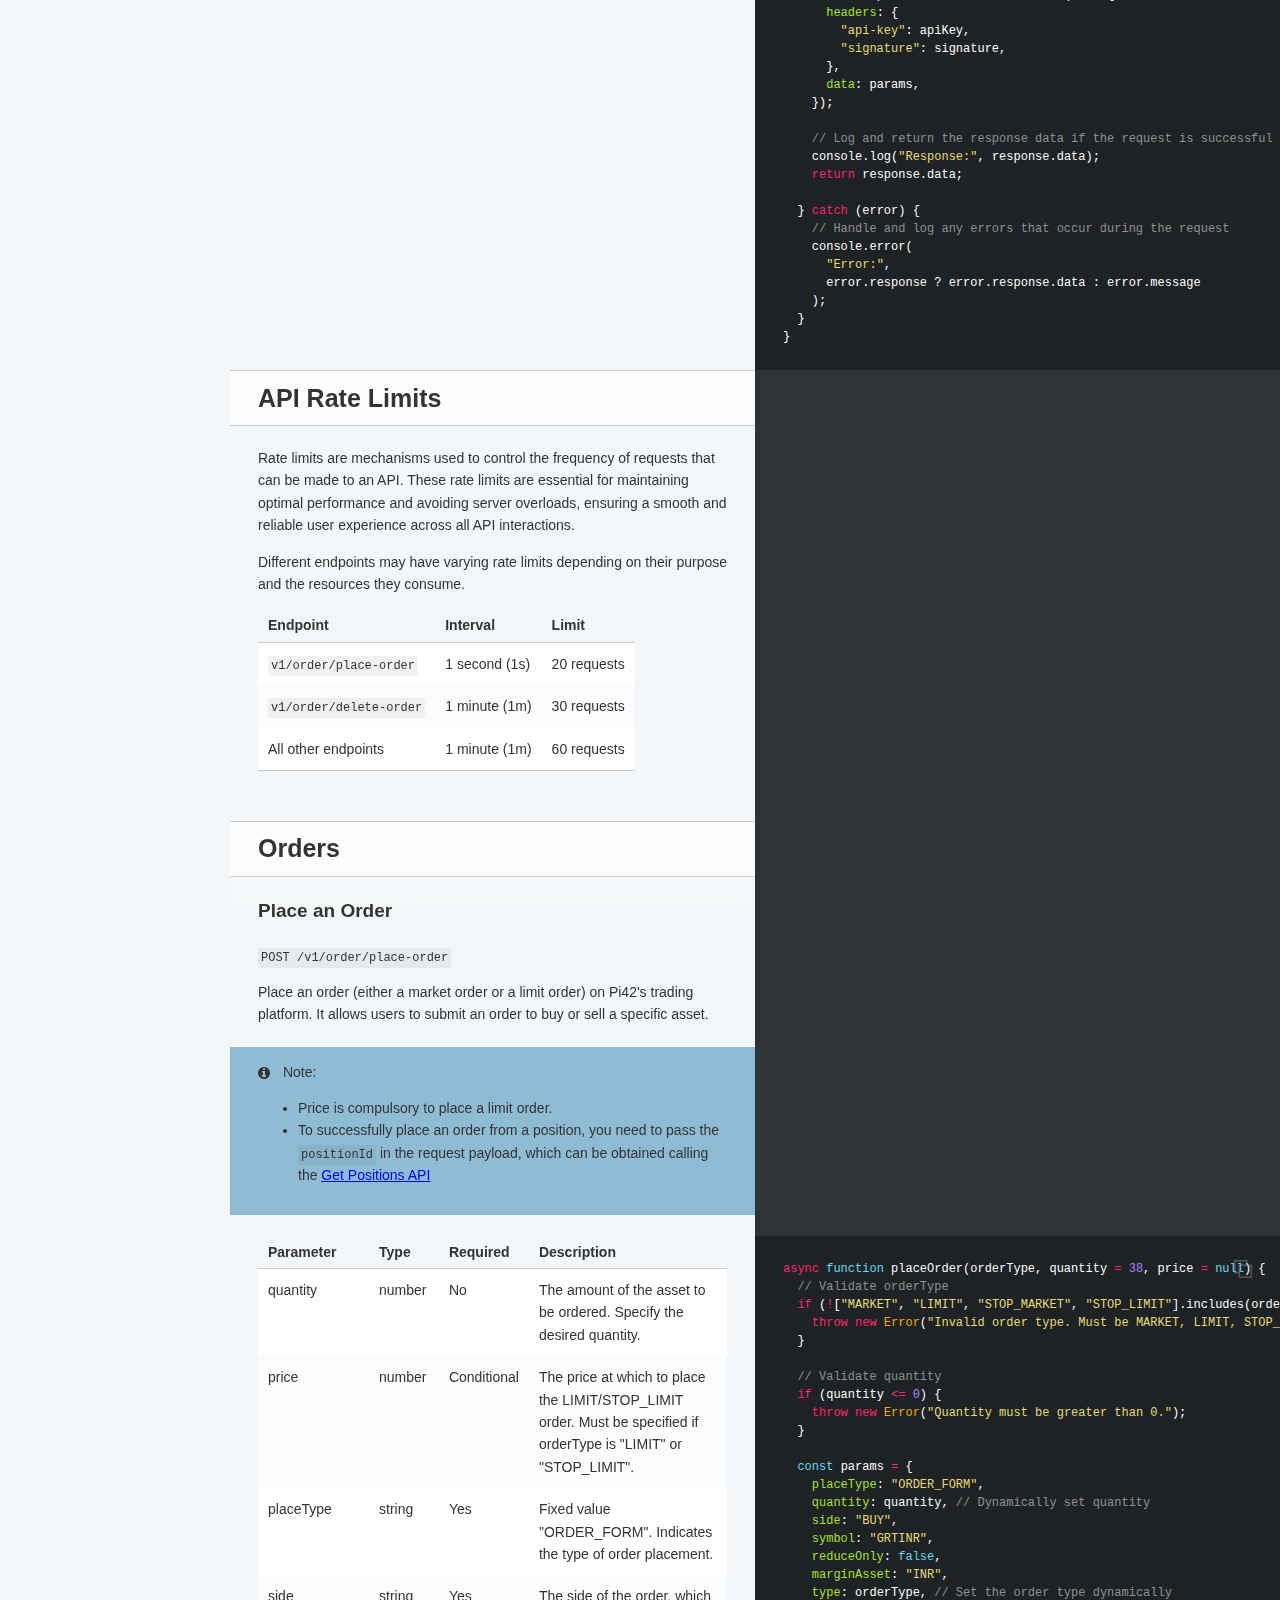
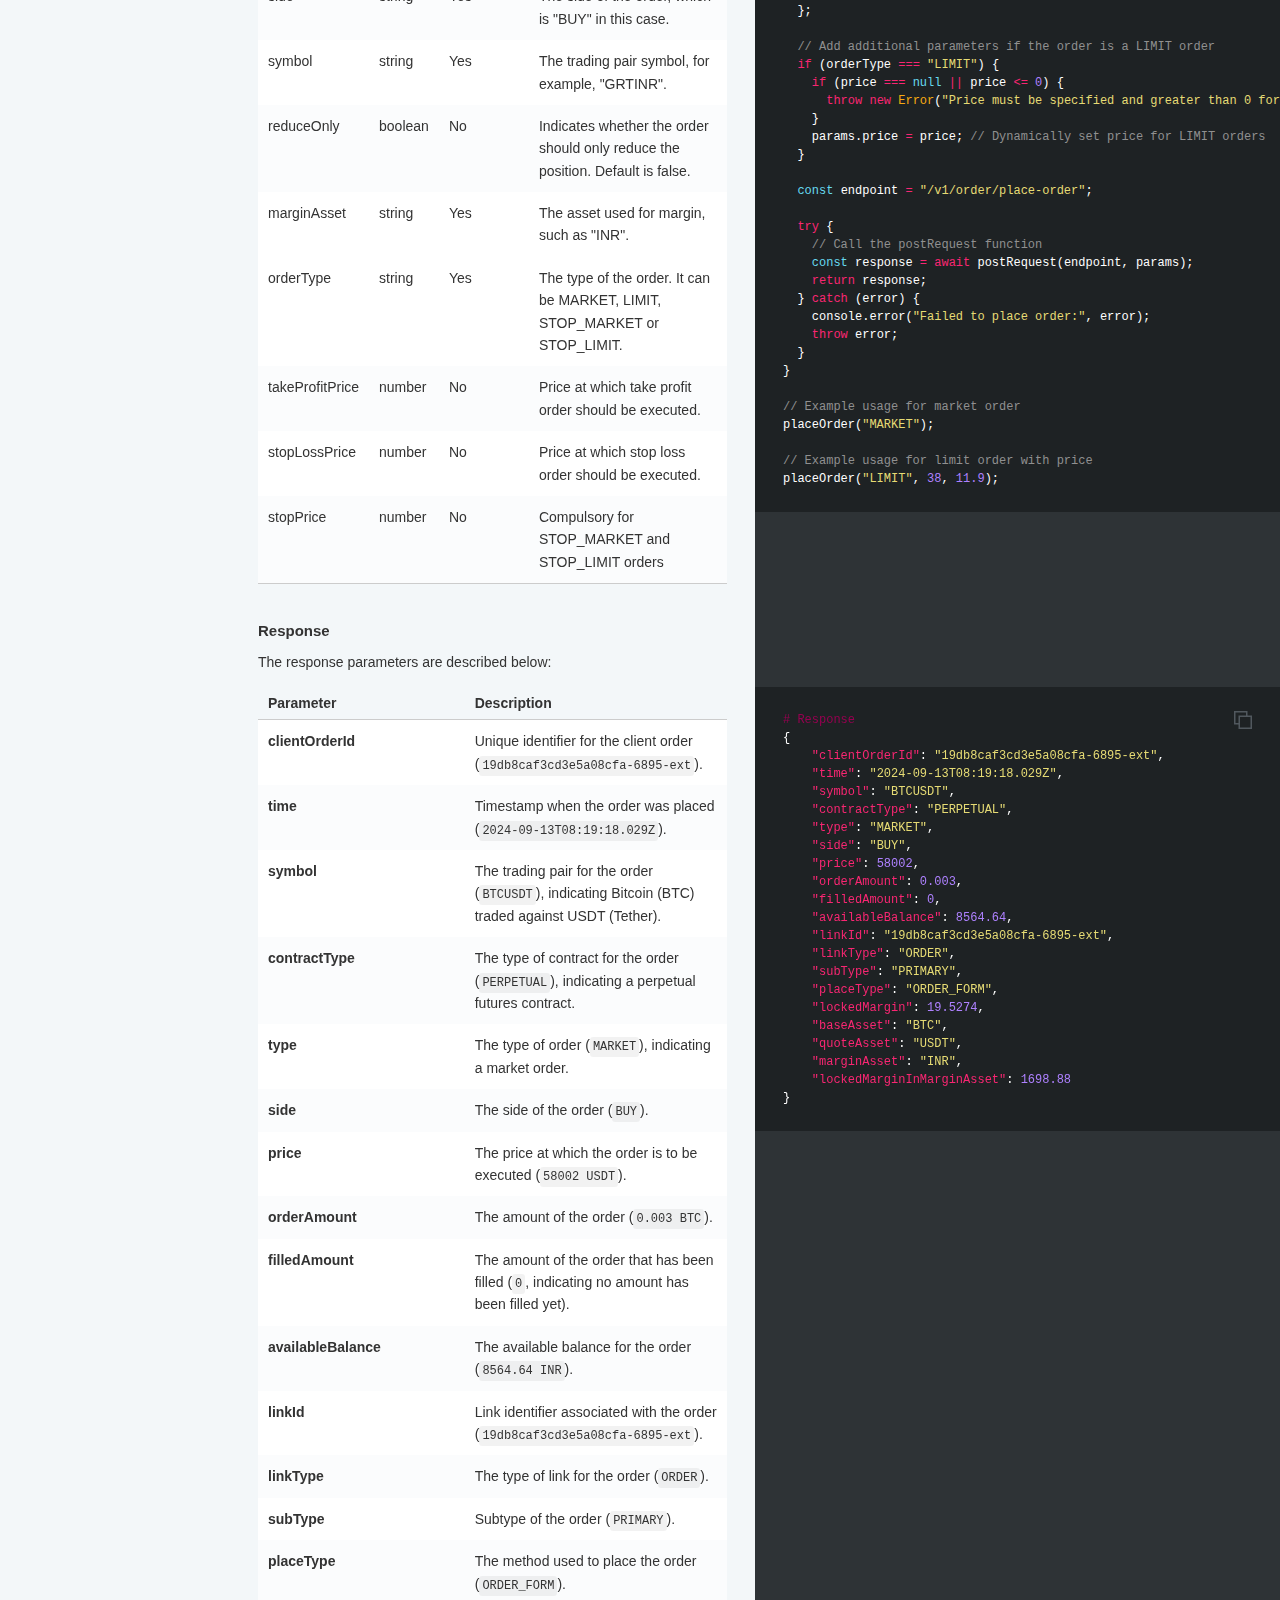
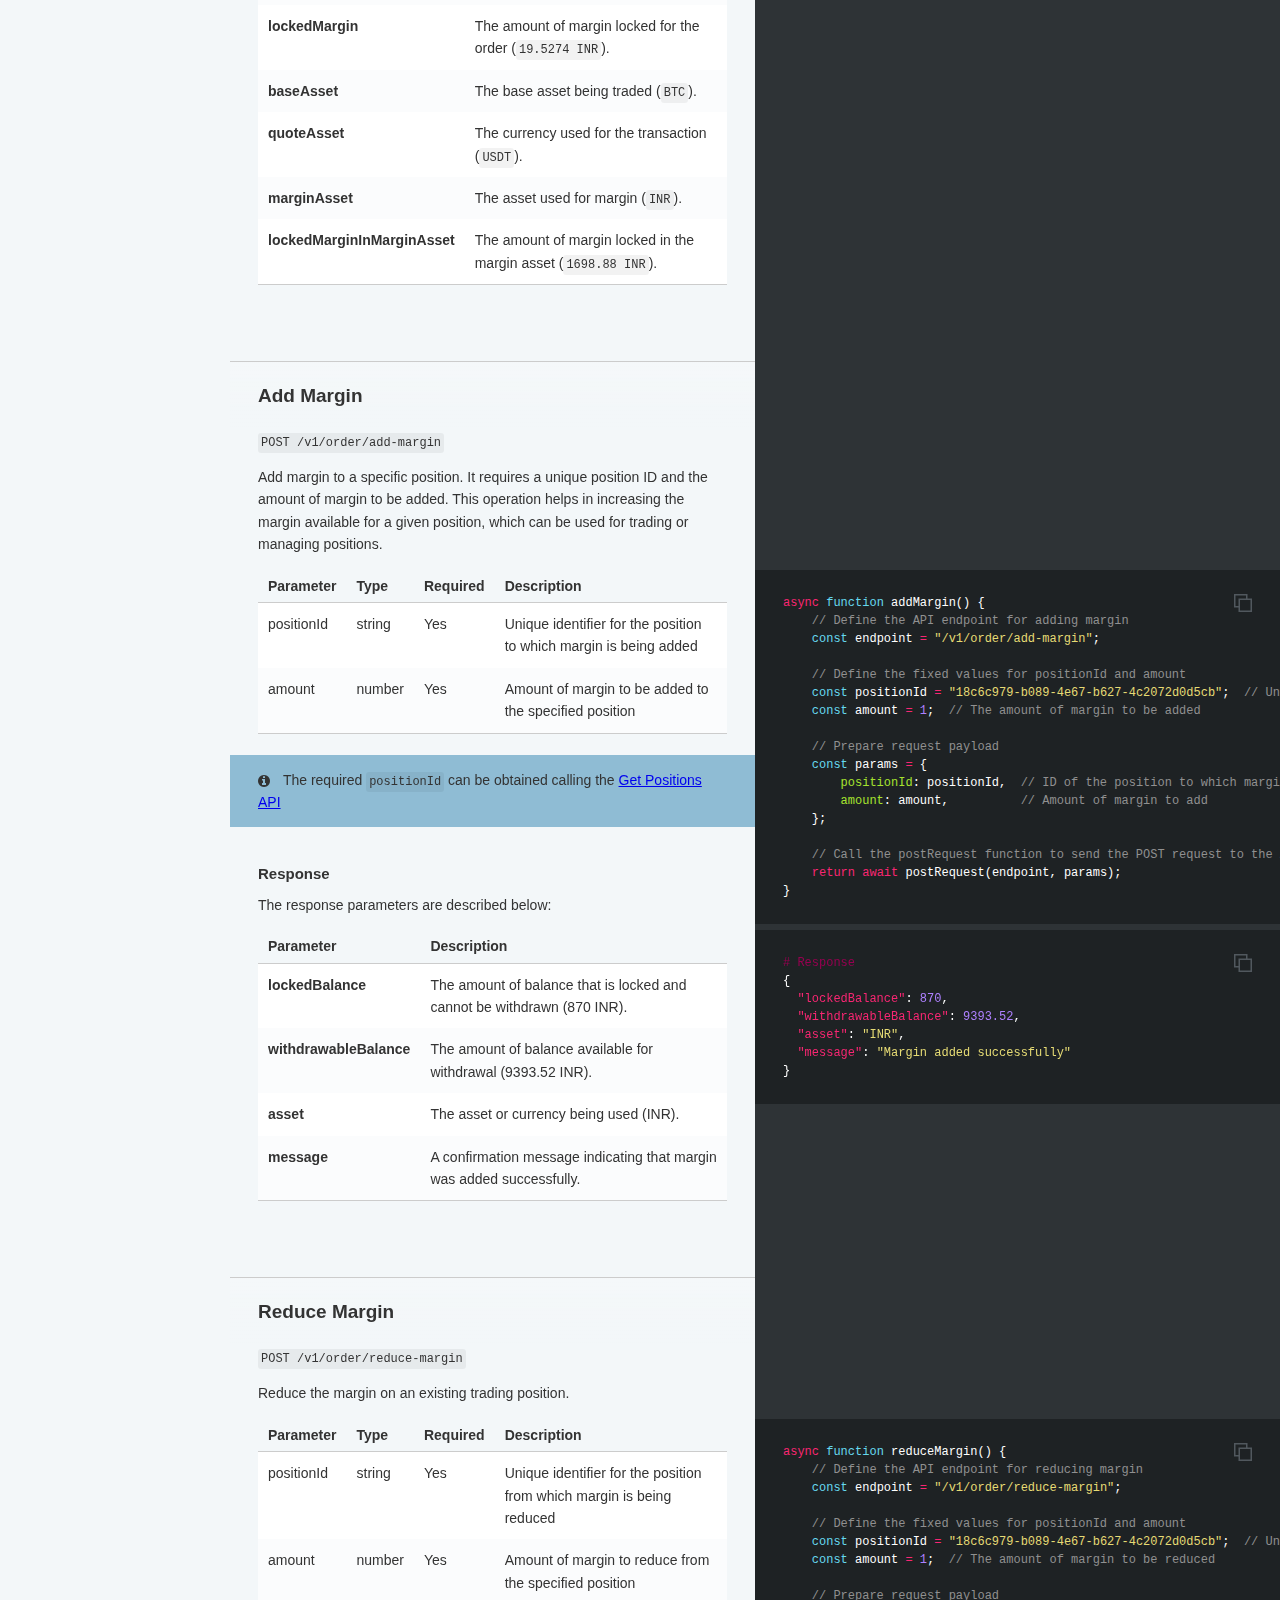
==== commit 13001580: "publish: Stop market/limit" ====
--- a/index.html
+++ b/index.html
@@ -1039,8 +1039,8 @@
 </aside></p>
 <div class="highlight"><pre class="highlight javascript tab-javascript"><code><span class="k">async</span> <span class="kd">function</span> <span class="nx">placeOrder</span><span class="p">(</span><span class="nx">orderType</span><span class="p">,</span> <span class="nx">quantity</span> <span class="o">=</span> <span class="mi">38</span><span class="p">,</span> <span class="nx">price</span> <span class="o">=</span> <span class="kc">null</span><span class="p">)</span> <span class="p">{</span>
   <span class="c1">// Validate orderType</span>
-  <span class="k">if</span> <span class="p">(</span><span class="o">!</span><span class="p">[</span><span class="dl">"</span><span class="s2">MARKET</span><span class="dl">"</span><span class="p">,</span> <span class="dl">"</span><span class="s2">LIMIT</span><span class="dl">"</span><span class="p">].</span><span class="nx">includes</span><span class="p">(</span><span class="nx">orderType</span><span class="p">))</span> <span class="p">{</span>
-    <span class="k">throw</span> <span class="k">new</span> <span class="nb">Error</span><span class="p">(</span><span class="dl">"</span><span class="s2">Invalid order type. Must be 'MARKET' or 'LIMIT'.</span><span class="dl">"</span><span class="p">);</span>
+  <span class="k">if</span> <span class="p">(</span><span class="o">!</span><span class="p">[</span><span class="dl">"</span><span class="s2">MARKET</span><span class="dl">"</span><span class="p">,</span> <span class="dl">"</span><span class="s2">LIMIT</span><span class="dl">"</span><span class="p">,</span> <span class="dl">"</span><span class="s2">STOP_MARKET</span><span class="dl">"</span><span class="p">,</span> <span class="dl">"</span><span class="s2">STOP_LIMIT</span><span class="dl">"</span><span class="p">].</span><span class="nx">includes</span><span class="p">(</span><span class="nx">orderType</span><span class="p">))</span> <span class="p">{</span>
+    <span class="k">throw</span> <span class="k">new</span> <span class="nb">Error</span><span class="p">(</span><span class="dl">"</span><span class="s2">Invalid order type. Must be MARKET, LIMIT, STOP_MARKET or STOP_LIMIT.</span><span class="dl">"</span><span class="p">);</span>
   <span class="p">}</span>
 
   <span class="c1">// Validate quantity</span>
@@ -1146,12 +1146,6 @@
   </thead>
   <tbody>
     <tr>
-      <td>orderType</td>
-      <td>string</td>
-      <td>Yes</td>
-      <td>The type of the order. It can be "MARKET" or "LIMIT".</td>
-    </tr>
-    <tr>
       <td>quantity</td>
       <td>number</td>
       <td>No</td>
@@ -1161,7 +1155,7 @@
       <td>price</td>
       <td>number</td>
       <td>Conditional</td>
-      <td>The price at which to place the LIMIT order. Must be specified if orderType is "LIMIT".</td>
+      <td>The price at which to place the LIMIT/STOP_LIMIT order. Must be specified if orderType is "LIMIT" or "STOP_LIMIT".</td>
     </tr>
     <tr>
       <td>placeType</td>
@@ -1194,10 +1188,12 @@
       <td>The asset used for margin, such as "INR".</td>
     </tr>
     <tr>
-      <td>type</td>
+    <tr>
+      <td>orderType</td>
       <td>string</td>
       <td>Yes</td>
-      <td>The type of order to place, based on the value of <code>orderType</code>.</td>
+      <td>The type of the order. It can be MARKET, LIMIT, STOP_MARKET or STOP_LIMIT.</td>
+    </tr>
     </tr>
         <tr>
       <td>takeProfitPrice</td>
@@ -1210,6 +1206,12 @@
       <td>number</td>
       <td>No</td>
       <td>Price at which stop loss order should be executed.</td>
+    </tr>
+    <tr>
+      <td>stopPrice</td>
+      <td>number</td>
+      <td>No</td>
+      <td>Compulsory for STOP_MARKET and STOP_LIMIT orders</td>
     </tr>
   </tbody>
 </table>
